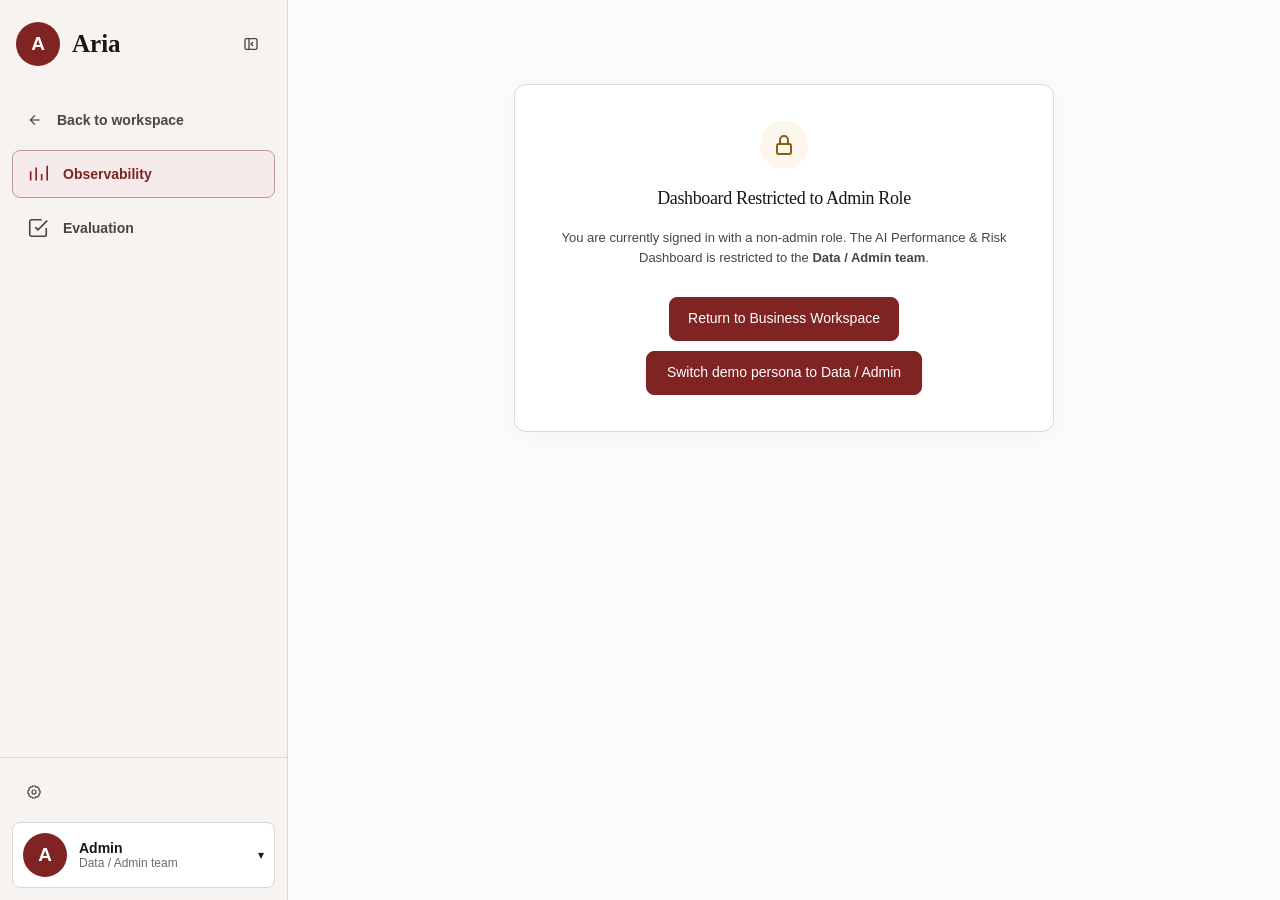
==== admin.html @ cd274049 "feat: unify observability and evaluation with main workspace layout" ====
<!DOCTYPE html>
<html lang="en" data-theme="light">
<head>
  <meta charset="UTF-8">
  <meta name="viewport" content="width=device-width, initial-scale=1.0">
  <title>Aria AI Performance & Risk Dashboard</title>
  <meta name="description" content="Unified observability and evaluation dashboard.">
  <link rel="stylesheet" href="styles.css">
  <style>
    .story-section { margin-bottom: 32px; }
    .story-section h2 { font-size: 18px; margin-bottom: 12px; color: var(--text-primary); border-bottom: 1px solid var(--border-color); padding-bottom: 8px; }
    .collapsible-details { margin-top: 16px; border: 1px solid var(--border-color); border-radius: var(--radius-md); }
    .collapsible-header { padding: 12px 16px; background: var(--bg-surface); cursor: pointer; font-weight: 600; display: flex; justify-content: space-between; }
    .collapsible-body { padding: 16px; border-top: 1px solid var(--border-color); }
    
    .story-line { margin-bottom: 12px; }
    .story-label { font-weight: 700; font-size: 12px; text-transform: uppercase; color: var(--text-muted); margin-bottom: 4px; }
    .story-content { font-size: 14px; color: var(--text-primary); }
    .action-panel { display: flex; gap: 12px; background: var(--bg-surface); padding: 16px; border-radius: var(--radius-md); border: 1px solid var(--border-color); margin-bottom: 24px; align-items: center; justify-content: space-between; }
    .action-title { font-weight: 600; font-size: 15px; }
    .action-desc { font-size: 12px; color: var(--text-secondary); }
  </style>
</head>
<body class="font-md dashboard-page">
  <div class="admin-app-shell">
    <aside class="admin-sidebar" id="adminSidebar" aria-label="Aria admin navigation">
      <div class="admin-sidebar-brand">
        <div class="admin-brand-mark" aria-hidden="true">A</div>
        <span class="admin-brand-name">Aria</span>
        <button type="button" class="admin-sidebar-toggle" id="adminSidebarToggle" aria-label="Collapse sidebar" aria-expanded="true">
          <svg width="18" height="18" fill="none" stroke="currentColor" stroke-width="2" viewBox="0 0 24 24" aria-hidden="true"><rect x="3" y="4" width="18" height="16" rx="2"></rect><path d="M9 4v16"></path><path d="m15 9-3 3 3 3"></path></svg>
        </button>
      </div>

      <nav class="admin-sidebar-nav" aria-label="Admin views">
        <a href="index.html" class="admin-nav-item" title="Back to workspace">
          <svg viewBox="0 0 24 24" aria-hidden="true"><path d="M19 12H5"></path><path d="m12 19-7-7 7-7"></path></svg>
          <span>Back to workspace</span>
        </a>
        <button type="button" class="admin-nav-item active" id="observabilityNavBtn" aria-current="page">
          <svg viewBox="0 0 24 24" aria-hidden="true"><path d="M4 19V9"></path><path d="M10 19V5"></path><path d="M16 19v-7"></path><path d="M22 19V3"></path></svg>
          <span>Observability</span>
        </button>
        <button type="button" class="admin-nav-item" id="evaluationNavBtn">
          <svg viewBox="0 0 24 24" aria-hidden="true"><path d="M9 11 12 14 22 4"></path><path d="M21 12v7a2 2 0 0 1-2 2H5a2 2 0 0 1-2-2V5a2 2 0 0 1 2-2h11"></path></svg>
          <span>Evaluation</span>
        </button>
      </nav>

      <div class="admin-sidebar-footer">
        <a href="index.html" class="admin-settings-link" title="Workspace settings" aria-label="Workspace settings">
          <svg viewBox="0 0 24 24" aria-hidden="true"><circle cx="12" cy="12" r="3"></circle><path d="M19.4 15a1.7 1.7 0 0 0 .34 1.88l.06.06-2.83 2.83-.06-.06a1.7 1.7 0 0 0-1.88-.34 1.7 1.7 0 0 0-1.03 1.56V21h-4v-.09A1.7 1.7 0 0 0 8.95 19.4a1.7 1.7 0 0 0-1.88.34l-.06.06-2.83-2.83.06-.06A1.7 1.7 0 0 0 4.6 15a1.7 1.7 0 0 0-1.56-1.03H3v-4h.09A1.7 1.7 0 0 0 4.6 8.95a1.7 1.7 0 0 0-.34-1.88L4.2 7l2.83-2.83.06.06A1.7 1.7 0 0 0 8.97 4.6 1.7 1.7 0 0 0 10 3.04V3h4v.09a1.7 1.7 0 0 0 1.03 1.56 1.7 1.7 0 0 0 1.88-.34l.06-.06L19.8 7l-.06.06a1.7 1.7 0 0 0-.34 1.88A1.7 1.7 0 0 0 20.96 10H21v4h-.09A1.7 1.7 0 0 0 19.4 15Z"></path></svg>
          <span>Settings</span>
        </a>
        <div class="user-menu-wrapper admin-user-menu" id="adminUserBadge">
          <button type="button" class="admin-persona-button" id="adminUserMenuBtn" aria-label="User profile and roles" aria-expanded="false">
            <span class="admin-persona-avatar" aria-hidden="true">A</span>
            <span class="admin-persona-copy" id="adminUserLabel"><strong>Admin</strong><small>Data / Admin team</small></span>
            <span class="user-menu-chevron" aria-hidden="true">&#9662;</span>
          </button>
          <div class="user-menu-dropdown" id="adminUserMenuDropdown" role="menu">
            <div class="user-menu-context"><strong>Demo persona</strong><span>Access and masking are simulated.</span></div>
            <a href="index.html" class="user-menu-item" role="menuitem">Return to business workspace</a>
            <button type="button" class="user-menu-item" id="adminSwitchPersonaBtn" role="menuitem"><span>Switch demo persona</span></button>
          </div>
        </div>
      </div>
    </aside>

    <div class="admin-main-shell">
      <button type="button" class="admin-mobile-nav-toggle" id="adminMobileNavToggle" aria-label="Open navigation" aria-expanded="false">
        <svg width="22" height="22" fill="none" stroke="currentColor" stroke-width="2" viewBox="0 0 24 24"><path d="M4 6h16M4 12h16M4 18h16"></path></svg>
      </button>

    <div id="restrictedView" class="hidden" style="padding: 24px;">
      <div class="admin-restricted-box">
        <div class="restricted-view-icon" aria-hidden="true"><svg class="ui-icon" viewBox="0 0 24 24"><rect x="5" y="11" width="14" height="10" rx="2"></rect><path d="M8 11V7a4 4 0 0 1 8 0v4"></path></svg></div>
        <h2 style="font-size: 18px; font-weight: 700;">Dashboard Restricted to Admin Role</h2>
        <p style="font-size: 13px; color: var(--text-secondary); line-height: 1.5;" id="restrictedExplanation">
          You are currently signed in with a non-admin role. The AI Performance & Risk Dashboard is restricted to the <strong>Data / Admin team</strong>.
        </p>
        <div style="display: flex; gap: 10px; align-items: center; justify-content: center; flex-wrap: wrap; margin-top: 14px;">
          <a href="index.html" class="btn-new-chat" style="width: auto; background: var(--bg-surface); color: var(--text-primary); border-color: var(--border-color); padding: 8px 18px; text-decoration: none;">Return to Business Workspace</a>
          <button type="button" class="btn-new-chat" id="switchToAdminBtn" style="width: auto; background: var(--accent-primary); color: #fff; padding: 8px 20px;">Switch demo persona to Data / Admin</button>
        </div>
      </div>
    </div>

    <main class="admin-viewport journey-container" id="adminWorkspace">
      
      <!-- Narrative Header -->
      <div class="answer-journey-only" style="padding: 60px 40px; background: var(--bg-app); border-bottom: 1px solid var(--border-color);">
        <h1 style="font-family: var(--font-serif); font-size: 48px; margin-bottom: 16px;">Answer Journey</h1>
        <p style="font-size: 18px; color: var(--text-secondary); max-width: 600px;">
          An editorial case study of AI performance, observing how Aria interprets, validates, and impacts business operations.
        </p>
      </div>

      <!-- 1. The Question -->
      <section class="journey-step answer-journey-only" style="padding: 60px 40px; background: var(--bg-surface);">
        <div class="journey-step-number">01</div>
        <h2 class="journey-step-title">The question</h2>
        <div style="max-width: 800px; font-size: 24px; font-family: var(--font-serif); color: var(--text-primary); border-left: 2px solid var(--accent-primary); padding-left: 24px;">
          "What is the total value of pending procurement contracts expiring this quarter?"
        </div>
      </section>

      <!-- 2. How Aria interpreted it -->
      <section class="journey-step answer-journey-only" style="padding: 60px 40px; background: var(--bg-app);">
        <div class="journey-step-number">02</div>
        <h2 class="journey-step-title">How Aria interpreted it</h2>
        <div style="max-width: 800px; font-size: 16px; color: var(--text-secondary);">
          <p style="margin-bottom: 16px;">Aria mapped the query to the <strong>Procurement</strong> domain, setting the metric to <strong>Contract Value</strong> and applying a time filter for <strong>Q3 2026</strong>. It identified "pending" and "expiring" as key record filters.</p>
          
          <details class="collapsible-details" style="margin-top: 24px;">
            <summary class="collapsible-header" style="font-family: var(--font-sans); text-transform: uppercase; font-size: 12px; letter-spacing: 1px;">View technical interpretation</summary>
            <div class="collapsible-body" style="background: var(--bg-surface); padding: 16px; font-family: var(--font-mono); font-size: 13px;">
              {"metric": "contract_value", "filters": ["status='pending'", "expiry='current_quarter'"]}
            </div>
          </details>
        </div>
      </section>

      <!-- 3. The answer produced -->
      <section class="journey-step answer-journey-only" style="padding: 60px 40px; background: var(--bg-surface);">
        <div class="journey-step-number">03</div>
        <h2 class="journey-step-title">The answer produced</h2>
        <div style="max-width: 800px;">
          <div style="font-size: 48px; font-family: var(--font-serif); margin-bottom: 16px;">$14.2M</div>
          <p style="font-size: 18px; color: var(--text-secondary);">Across 43 pending contracts identified in the active database.</p>
        </div>
      </section>

      <!-- 4. How the answer was validated -->
      <section class="journey-step answer-journey-only" style="padding: 60px 40px; background: var(--bg-app);">
        <div class="journey-step-number">04</div>
        <h2 class="journey-step-title">How the answer was validated</h2>
        <div style="max-width: 800px; font-size: 16px; color: var(--text-secondary);">
          <p>The system ran security checks ensuring the user had access to procurement data, applied data masking to vendor PII, and validated the SQL AST against destructive operations.</p>
          
          <details class="collapsible-details" style="margin-top: 24px;">
            <summary class="collapsible-header" style="font-family: var(--font-sans); text-transform: uppercase; font-size: 12px; letter-spacing: 1px;">Security & Validation Logs</summary>
            <div class="collapsible-body" style="background: var(--bg-surface); padding: 16px; font-family: var(--font-mono); font-size: 13px;">
              > AST Check: PASS<br>
              > Role Auth: PASS (Data Admin)<br>
              > Masking: APPLIED (Vendor ID)
            </div>
          </details>
        </div>
      </section>

      <!-- 5. What happened operationally -->
      <section class="journey-step answer-journey-only" style="padding: 60px 40px; background: var(--bg-surface);">
        <div class="journey-step-number">05</div>
        <h2 class="journey-step-title">What happened operationally</h2>
        <div style="max-width: 800px; font-size: 16px; color: var(--text-secondary);">
          <p>The demo trace records a pipeline duration of <strong>1.45 seconds</strong> with the retrieval-enriched schema strategy. This single trace is descriptive and is not a strategy comparison.</p>
          
          <details class="collapsible-details" style="margin-top: 24px;">
            <summary class="collapsible-header" style="font-family: var(--font-sans); text-transform: uppercase; font-size: 12px; letter-spacing: 1px;">Trace & Benchmark Data</summary>
            <div class="collapsible-body" style="background: var(--bg-surface); padding: 16px; font-family: var(--font-mono); font-size: 13px;">
              > Latency: 1450ms<br>
              > Strategy: retrieval_enriched<br>
              > Tokens: 1,420
            </div>
          </details>
        </div>
      </section>

      <!-- 6. Business impact -->
      <section class="journey-step answer-journey-only" style="padding: 60px 40px; background: var(--bg-app);">
        <div class="journey-step-number">06</div>
        <h2 class="journey-step-title">Business impact</h2>
        <div style="max-width: 800px; font-size: 18px; color: var(--text-primary); border-left: 2px solid var(--accent-primary); padding-left: 24px;">
          Identifying these pending renewals early prevents supply chain disruption and optimizes quarterly expenditure.
        </div>
      </section>

      <!-- 7. Recommended next action -->
      <section class="journey-step answer-journey-only" style="padding: 60px 40px; background: var(--bg-surface); border-bottom: none;">
        <div class="journey-step-number">07</div>
        <h2 class="journey-step-title">Recommended next action</h2>
        <div style="max-width: 800px; font-size: 16px;">
          <p style="margin-bottom: 24px; color: var(--text-secondary);">Review the top 5 highest-value contracts expiring this month and assign renewal workflows to procurement managers.</p>
          <a class="journey-return-link" href="index.html">
            <svg width="15" height="15" fill="none" stroke="currentColor" stroke-width="2" viewBox="0 0 24 24" aria-hidden="true">
              <line x1="19" y1="12" x2="5" y2="12"></line>
              <polyline points="12 19 5 12 12 5"></polyline>
            </svg>
            <span>Return to workspace</span>
          </a>
        </div>
      </section>

      <section class="journey-step observability-section admin-dashboard-view" id="observabilityView" aria-labelledby="observabilityTitle">
        <div class="admin-page-heading"><span>Operations</span><h1 id="observabilityTitle">Observability</h1></div>
        <p class="section-intro">Operational telemetry for the demo workspace. This section reports recorded request outcomes and keeps production observations separate from the simulated evaluation below.</p>

        <div class="observability-context" role="note">
          <div><span>Dataset</span><strong>Demo telemetry</strong></div>
          <div><span>Observation window</span><strong>Current stored session</strong></div>
          <div><span>Last event</span><strong id="observabilityLastEvent">Loading…</strong></div>
          <div><span>Schema coverage</span><strong id="observabilitySchemaCoverage">Loading…</strong></div>
        </div>

        <div class="observability-kpi-grid">
          <article><span>Total requests</span><strong id="kpiQueries">—</strong><small>All recorded requests in the current demo store</small></article>
          <article><span>Successful outcomes</span><strong id="kpiQuality">—</strong><small>SUCCESS or AMBIGUOUS_RESOLVED ÷ traced requests</small></article>
          <article><span>Average latency</span><strong id="kpiLatency">—</strong><small>Mean end-to-end latency across traces</small></article>
          <article><span>Guardrail activity</span><strong id="kpiRisk">—</strong><small>Blocked requests and retry attempts</small></article>
        </div>

        <div class="observability-detail-grid">
          <article class="observability-card">
            <div class="benchmark-section-heading"><div><span class="benchmark-eyebrow">Performance</span><h3>Latency timeline</h3></div><span id="latencyStatsLabel" class="observability-stat"></span></div>
            <div id="latencyChartWrapper"></div>
          </article>
          <article class="observability-card">
            <div class="benchmark-section-heading"><div><span class="benchmark-eyebrow">Answer quality signal</span><h3>User feedback</h3></div><span id="feedbackStatsLabel" class="observability-stat"></span></div>
            <div id="feedbackChartWrapper"></div>
          </article>
        </div>

        <div class="observability-card activity-card">
          <div class="benchmark-section-heading">
            <div><span class="benchmark-eyebrow">Request-level evidence</span><h3>Activity and traces</h3></div>
            <div class="activity-controls">
              <input id="activitySearchInput" class="form-input" type="search" placeholder="Search question or user" aria-label="Search activity">
              <select id="activityTypeFilter" class="form-select" aria-label="Filter activity type"><option>All</option><option>Trace</option><option>Audit</option></select>
            </div>
          </div>
          <div class="table-scroll-wrap">
            <table class="data-table">
              <thead><tr><th>Actor / time</th><th>Request</th><th>Outcome</th><th>Latency</th><th>Details</th></tr></thead>
              <tbody id="activityTableBody"></tbody>
            </table>
          </div>
          <div class="observability-definitions">
            <p><strong>Success:</strong> a completed response, including a clarification that was resolved. <strong>Latency:</strong> elapsed request time in the demo trace.</p>
            <p><strong>Blocked:</strong> a request stopped by access or safety controls. <strong>Retry:</strong> an additional pipeline attempt after a recoverable failure.</p>
          </div>
          <nav class="activity-pagination" aria-label="Activity pagination">
            <button type="button" class="btn-secondary" id="activityPrevBtn">Previous</button>
            <span id="activityPageStatus" aria-live="polite">Page 1 of 1</span>
            <button type="button" class="btn-secondary" id="activityNextBtn">Next</button>
          </nav>
        </div>
      </section>

      <section class="journey-step benchmark-research-section admin-dashboard-view hidden" id="evaluationView" aria-labelledby="benchmarkTitle">
        <div class="admin-page-heading"><span>Research</span><h1 id="benchmarkTitle">Model evaluation benchmark</h1></div>
        <div class="simulated-benchmark-notice" role="note">
          <strong>Simulated benchmark</strong>
          <span>These fixture results illustrate the evaluation workflow. They are not measured model performance and do not establish a preferred strategy.</span>
        </div>

        <div class="benchmark-toolbar">
          <label for="strategySelect">
            <span>Strategy under evaluation</span>
            <select id="strategySelect" class="form-select">
              <option value="full_schema">Full Schema Prompting (Baseline)</option>
              <option value="schema_retrieval">Schema Retrieval (RAG)</option>
              <option value="retrieval_enriched">Retrieval + Enriched Metadata</option>
            </select>
          </label>
          <div class="benchmark-actions">
            <button type="button" class="btn-new-chat" id="runBenchmarkBtn">Run simulated benchmark</button>
            <button type="button" class="btn-secondary" id="downloadBenchmarkCsvBtn" disabled>Download run CSV</button>
          </div>
        </div>
        <div class="benchmark-progress" id="benchmarkProgressBar" style="display:none;" aria-label="Benchmark progress"><div id="progressBarFill"></div></div>

        <div class="benchmark-run-metadata" aria-live="polite">
          <div class="benchmark-section-heading">
            <div><span class="benchmark-eyebrow">Traceability</span><h3>Run metadata</h3></div>
            <span class="badge-status" id="benchmarkRunStatus">Not run</span>
          </div>
          <dl class="benchmark-metadata-grid">
            <div><dt>Run ID</dt><dd id="benchmarkRunId">Not assigned</dd></div>
            <div><dt>Result type</dt><dd id="benchmarkResultType">Simulated fixture</dd></div>
            <div><dt>Strategy</dt><dd id="benchmarkStrategy">Not run</dd></div>
            <div><dt>Model</dt><dd id="benchmarkModel">Not executed</dd></div>
            <div><dt>Config</dt><dd id="benchmarkConfig">Not run</dd></div>
            <div><dt>Dataset version</dt><dd id="benchmarkDataset">aria-eval-fixtures@1.0.0</dd></div>
            <div><dt>Run time</dt><dd id="benchmarkRunTime">Not run</dd></div>
            <div><dt>Environment</dt><dd id="benchmarkEnvironment">Browser demo</dd></div>
          </dl>
        </div>

        <div class="benchmark-summary-grid">
          <article><span>Simulated pass rate</span><strong id="benchmarkPassRate">Not run</strong><small id="benchmarkPassCount">Binary fixture checks</small></article>
          <article><span>Simulated latency</span><strong id="benchmarkLatency">Not run</strong><small>Configured estimate per query</small></article>
          <article><span>Context size</span><strong id="benchmarkTokens">Not run</strong><small>Configured tokens per query</small></article>
          <article><span>Simulated cost</span><strong id="benchmarkCost">Not run</strong><small>Estimated USD per 1,000 queries</small></article>
        </div>

        <div class="benchmark-definition-note">
          <h3>Metric definitions</h3>
          <p><strong>Accuracy / pass rate:</strong> passed fixture assertions divided by all eligible test cases. The pass flags in this demo are predefined; no model response is executed or judged.</p>
          <p><strong>Cost:</strong> a configured estimate per 1,000 queries based on assumed context usage. It is not an observed invoice, billed amount, or measured production cost.</p>
        </div>

        <div class="benchmark-chart-card">
          <h3>Simulated pass rate by category</h3>
          <div id="categoryChartWrapper" class="benchmark-chart-empty">Run the simulated benchmark to view fixture results.</div>
        </div>

        <div class="benchmark-results-card">
          <div class="benchmark-section-heading"><div><span class="benchmark-eyebrow">Fixture-level evidence</span><h3>Run results</h3></div></div>
          <div class="table-scroll-wrap">
            <table class="data-table">
              <thead><tr><th>Category</th><th>Question</th><th>Expected outcome</th><th>Fixture result</th><th>Details</th></tr></thead>
              <tbody id="benchmarkTableBody"><tr><td colspan="5" class="benchmark-not-run">No run results yet.</td></tr></tbody>
            </table>
          </div>
        </div>
      </section>

    </main>
    </div>
  </div>

  <!-- Unified Inspection Modal -->
  <div class="modal-backdrop" id="inspectionModalBackdrop" aria-hidden="true">
    <div class="app-modal" role="dialog" aria-modal="true" aria-labelledby="inspectionModalTitle" tabindex="-1" style="max-width: 600px;">
      <div class="modal-header">
        <div class="modal-title" id="inspectionModalTitle">Event Details</div>
        <button type="button" class="header-icon-btn" id="closeInspectionModalBtn">✕</button>
      </div>
      <div class="modal-body" id="inspectionModalBody"></div>
    </div>
  </div>

  <script src="mock-data.js"></script>
  <script>
    (function () {
      'use strict';
      let currentUser = null;
      try { const stored = localStorage.getItem('aria_user_profile'); if (stored) currentUser = JSON.parse(stored); } catch (e) {}

      const restrictedView = document.getElementById('restrictedView');
      const adminWorkspace = document.getElementById('adminWorkspace');
      const isAdmin = Boolean(currentUser && currentUser.role === 'data_admin');
      
      if (currentUser) {
         document.getElementById('adminUserLabel').innerHTML = `<strong>${currentUser.name}</strong><small>${currentUser.roleTitle || 'Data / Admin team'}</small>`;
      }

      if (!isAdmin) {
        restrictedView.classList.remove('hidden');
        adminWorkspace.classList.add('hidden');
      } else {
        restrictedView.classList.add('hidden');
        adminWorkspace.classList.remove('hidden');
      }

      document.getElementById('switchToAdminBtn').addEventListener('click', () => {
        localStorage.setItem('aria_user_profile', JSON.stringify({ id: 'data_admin', name: 'Alex Thorne (Admin)', role: 'data_admin', roleTitle: 'Data / Admin team' }));
        location.reload();
      });

      const savedTheme = localStorage.getItem('aria_theme') || 'light';
      const resolvedTheme = savedTheme === 'system'
        ? (window.matchMedia('(prefers-color-scheme: dark)').matches ? 'dark' : 'light')
        : savedTheme;
      document.documentElement.setAttribute('data-theme', resolvedTheme);

      const adminSidebar = document.getElementById('adminSidebar');
      const adminSidebarToggle = document.getElementById('adminSidebarToggle');
      const adminMobileNavToggle = document.getElementById('adminMobileNavToggle');
      const observabilityNavBtn = document.getElementById('observabilityNavBtn');
      const evaluationNavBtn = document.getElementById('evaluationNavBtn');
      const observabilityView = document.getElementById('observabilityView');
      const evaluationView = document.getElementById('evaluationView');

      const setAdminView = (view) => {
        const showEvaluation = view === 'evaluation';
        observabilityView.classList.toggle('hidden', showEvaluation);
        evaluationView.classList.toggle('hidden', !showEvaluation);
        observabilityNavBtn.classList.toggle('active', !showEvaluation);
        evaluationNavBtn.classList.toggle('active', showEvaluation);
        observabilityNavBtn.toggleAttribute('aria-current', !showEvaluation);
        evaluationNavBtn.toggleAttribute('aria-current', showEvaluation);
        history.replaceState(null, '', showEvaluation ? '#evaluation' : '#observability');
        adminSidebar.classList.remove('mobile-open');
        adminMobileNavToggle.setAttribute('aria-expanded', 'false');
        window.scrollTo({ top: 0, behavior: 'smooth' });
      };

      observabilityNavBtn.addEventListener('click', () => setAdminView('observability'));
      evaluationNavBtn.addEventListener('click', () => setAdminView('evaluation'));
      adminSidebarToggle.addEventListener('click', () => {
        const collapsed = adminSidebar.classList.toggle('collapsed');
        adminSidebarToggle.setAttribute('aria-expanded', String(!collapsed));
        adminSidebarToggle.setAttribute('aria-label', collapsed ? 'Expand sidebar' : 'Collapse sidebar');
      });
      adminMobileNavToggle.addEventListener('click', () => {
        const open = adminSidebar.classList.toggle('mobile-open');
        adminMobileNavToggle.setAttribute('aria-expanded', String(open));
      });
      setAdminView(location.hash === '#evaluation' ? 'evaluation' : 'observability');

      const adminUserMenuBtn = document.getElementById('adminUserMenuBtn');
      const adminUserMenuDropdown = document.getElementById('adminUserMenuDropdown');
      adminUserMenuBtn.addEventListener('click', (event) => {
        event.stopPropagation();
        const isOpen = adminUserMenuDropdown.classList.toggle('open');
        adminUserMenuBtn.setAttribute('aria-expanded', String(isOpen));
      });
      adminUserMenuDropdown.addEventListener('click', (event) => event.stopPropagation());
      document.addEventListener('click', () => {
        adminUserMenuDropdown.classList.remove('open');
        adminUserMenuBtn.setAttribute('aria-expanded', 'false');
      });
      document.getElementById('adminSwitchPersonaBtn').addEventListener('click', () => {
        localStorage.removeItem('aria_user_profile');
        window.location.href = 'index.html';
      });

      let currentStrategyKey = 'full_schema';
      let benchmarkHasRun = false;
      let isRunning = false;
      let benchmarkRun = null;
      let activityPage = 1;
      const activityPageSize = 5;

      const legacyDashboard = document.getElementById('strategySelect');
      if (legacyDashboard) {
      legacyDashboard.addEventListener('change', (e) => {
        currentStrategyKey = e.target.value;
        benchmarkHasRun = false;
        benchmarkRun = null;
        document.getElementById('downloadBenchmarkCsvBtn').disabled = true;
        loadData();
      });
      }

      document.getElementById('runBenchmarkBtn').addEventListener('click', () => {
        if(isRunning) return;
        isRunning = true;
        const btn = document.getElementById('runBenchmarkBtn');
        btn.disabled = true;
        btn.textContent = 'Running...';
        const pb = document.getElementById('benchmarkProgressBar');
        pb.style.display = 'block';
        let fill = document.getElementById('progressBarFill');
        fill.style.width = '0%';
        let p = 0;
        const int = setInterval(() => {
          p += 10;
          fill.style.width = Math.min(100, p) + '%';
          if (p >= 100) {
            clearInterval(int);
            setTimeout(() => {
              pb.style.display = 'none';
              isRunning = false;
              btn.disabled = false;
              btn.textContent = 'Run simulated benchmark';
              benchmarkHasRun = true;
              const strat = window.AriaMock.EVALUATION_STRATEGIES[currentStrategyKey];
              const executedAt = new Date();
              benchmarkRun = {
                id: `sim-${executedAt.toISOString().replace(/[-:.TZ]/g, '').slice(0, 14)}-${currentStrategyKey}`,
                executedAt: executedAt.toISOString(),
                strategyKey: currentStrategyKey,
                strategy: strat.name,
                model: strat.model,
                configVersion: strat.configVersion,
                datasetVersion: strat.datasetVersion,
                resultType: 'Simulated fixture'
              };
              document.getElementById('downloadBenchmarkCsvBtn').disabled = false;
              loadData();
            }, 300);
          }
        }, 100);
      });

      function loadData() {
        const strat = window.AriaMock.EVALUATION_STRATEGIES[currentStrategyKey];
        const store = window.AriaMock.getObservabilityStore();
        const latestTrace = (store.traces || [])[0];
        document.getElementById('kpiQueries').textContent = Number(store.metrics.totalQueries || 0).toLocaleString();
        document.getElementById('kpiQuality').textContent = Number(store.metrics.successRatePct || 0).toFixed(1) + '%';
        document.getElementById('kpiLatency').textContent = (Number(store.metrics.avgLatencyMs || 0) / 1000).toFixed(2) + 's';
        document.getElementById('kpiRisk').textContent = `${store.metrics.blockedCount || 0} blocked · ${store.metrics.retryCount || 0} retries`;
        document.getElementById('observabilityLastEvent').textContent = latestTrace ? latestTrace.timestamp : 'No recorded trace';
        document.getElementById('observabilitySchemaCoverage').textContent = `${store.metrics.schemaTablesIndexed || 0} indexed tables`;
        renderLatencyChart(store.latencyHistory || []);
        renderFeedbackChart(store.feedback || {});
        renderActivityTable();
        document.getElementById('benchmarkRunStatus').textContent = benchmarkHasRun ? 'Simulated · complete' : 'Not run';
        document.getElementById('benchmarkRunStatus').className = `badge-status ${benchmarkHasRun ? 'success' : ''}`;
        document.getElementById('benchmarkRunId').textContent = benchmarkRun ? benchmarkRun.id : 'Not assigned';
        document.getElementById('benchmarkStrategy').textContent = benchmarkRun ? benchmarkRun.strategy : strat.name + ' selected';
        document.getElementById('benchmarkModel').textContent = benchmarkRun ? benchmarkRun.model : 'Not executed';
        document.getElementById('benchmarkConfig').textContent = benchmarkRun ? benchmarkRun.configVersion : strat.configVersion;
        document.getElementById('benchmarkDataset').textContent = strat.datasetVersion;
        document.getElementById('benchmarkRunTime').textContent = benchmarkRun ? new Date(benchmarkRun.executedAt).toLocaleString() : 'Not run';
        document.getElementById('benchmarkPassRate').textContent = benchmarkHasRun ? strat.accuracyPct + '%' : 'Not run';
        document.getElementById('benchmarkPassCount').textContent = benchmarkHasRun ? `${strat.passCount} of ${strat.totalCount} fixture assertions passed` : 'Binary fixture checks';
        document.getElementById('benchmarkLatency').textContent = benchmarkHasRun ? (strat.avgLatencyMs / 1000).toFixed(2) + 's' : 'Not run';
        document.getElementById('benchmarkTokens').textContent = benchmarkHasRun ? strat.tokenCount.toLocaleString() : 'Not run';
        document.getElementById('benchmarkCost').textContent = benchmarkHasRun ? strat.costPer1k : 'Not run';
        if(benchmarkHasRun) renderCategoryChart();
        else document.getElementById('categoryChartWrapper').innerHTML = 'Run the simulated benchmark to view fixture results.';
        renderBenchmarkTable();
      }

      function renderLatencyChart(history) {
         const w = document.getElementById('latencyChartWrapper');
         if(!history || history.length===0) { w.innerHTML = '<div class="benchmark-chart-empty">No latency samples recorded.</div>'; return; }
         const values = history.map(h => Number(h.latency) || 0);
         const max = Math.max(...values, 1);
         const avg = values.reduce((a,b)=>a+b,0) / values.length;
         const sorted = [...values].sort((a,b)=>a-b);
         const p95 = sorted[Math.min(sorted.length - 1, Math.ceil(sorted.length * .95) - 1)];
         document.getElementById('latencyStatsLabel').textContent = `Avg ${avg.toFixed(2)}s · P95 ${p95.toFixed(2)}s`;
         w.innerHTML = `<div class="latency-bars">${history.map(h => `<div class="latency-bar-item" title="${h.time}: ${Number(h.latency).toFixed(2)} seconds"><div class="latency-bar" style="height:${Math.max(4, (Number(h.latency)/max)*112)}px"></div><small>${h.time}</small></div>`).join('')}</div>`;
      }

      function renderFeedbackChart(feedback) {
         const w = document.getElementById('feedbackChartWrapper');
         const tot = (feedback.thumbsUp||0) + (feedback.thumbsDown||0) || 1;
         const pct = Math.round(((feedback.thumbsUp||0)/tot)*100);
         document.getElementById('feedbackStatsLabel').textContent = `${pct}% positive · ${tot} ratings`;
         let html = `<div class="feedback-summary-bar" title="${feedback.thumbsUp || 0} positive, ${feedback.thumbsDown || 0} negative"><span style="width:${pct}%"></span></div><div class="feedback-reasons">`;
         Object.keys(feedback.reasons||{}).forEach(k => {
           html += `<div class="feedback-reason"><span>${k}</span><strong>${feedback.reasons[k]}</strong></div>`;
         });
         html += '</div>';
         w.innerHTML = html;
      }

      function renderCategoryChart() {
         const w = document.getElementById('categoryChartWrapper');
         const qs = window.AriaMock.BENCHMARK_QUESTIONS || [];
         const cats = [...new Set(qs.map(q=>q.category))];
         let html = '<div style="display:flex; flex-direction:column; gap:8px;">';
         cats.forEach(c => {
           const items = qs.filter(q=>q.category===c);
           const passed = items.filter(q => currentStrategyKey === 'full_schema' ? q.fullSchemaPass : (currentStrategyKey === 'schema_retrieval' ? q.retrievalPass : q.enrichedPass)).length;
           const pct = Math.round((passed/items.length)*100);
           html += `<div style="display:flex; align-items:center; gap:10px; font-size:12px;">
             <div style="width:100px;">${c}</div>
             <div style="flex:1; height:8px; background:var(--bg-hover); border-radius:4px;"><div style="width:${pct}%; height:100%; background:var(--accent-primary); border-radius:4px;"></div></div>
             <div style="width:30px; text-align:right;">${pct}%</div>
           </div>`;
         });
         html += '</div>';
         w.innerHTML = html;
      }

      function renderActivityTable() {
         const trail = window.AriaMock.getAuditTrail() || [];
         const store = window.AriaMock.getObservabilityStore();
         const traces = store.traces || [];
         
         let combined = trail.map(t => ({type:'Audit', time:t.timestamp, user:t.user, role:t.role, q:t.question, out:t.outcome, lat:t.latencyMs, details:t.details, id:t.id}))
           .concat(traces.map(t => ({type:'Trace', time:t.timestamp, user:t.user, role:t.role, q:t.query, out:t.status, lat:t.latencyMs, details:t.stages + ' stages', id:t.requestId})));
         
         const filter = document.getElementById('activitySearchInput').value.toLowerCase();
         const tFilter = document.getElementById('activityTypeFilter').value;
         
         combined = combined.filter(c => (tFilter==='All' || c.type===tFilter) && ((c.q || '').toLowerCase().includes(filter) || (c.user || '').toLowerCase().includes(filter)));
         combined = combined.map((item, index) => ({ ...item, _originalOrder: index }));
         combined.sort((a, b) => {
           const aTime = Date.parse(a.time);
           const bTime = Date.parse(b.time);
           if (Number.isFinite(aTime) && Number.isFinite(bTime) && aTime !== bTime) return bTime - aTime;
           if (Number.isFinite(aTime) !== Number.isFinite(bTime)) return Number.isFinite(bTime) ? 1 : -1;
           return a._originalOrder - b._originalOrder;
         });

         const totalPages = Math.max(1, Math.ceil(combined.length / activityPageSize));
         activityPage = Math.min(Math.max(1, activityPage), totalPages);
         const pageStart = (activityPage - 1) * activityPageSize;
         const pageItems = combined.slice(pageStart, pageStart + activityPageSize);
         
         const tbody = document.getElementById('activityTableBody');
         tbody.innerHTML = pageItems.length ? pageItems.map(c => `
           <tr>
             <td style="font-size:12px;"><strong>${c.user}</strong><br><span style="color:var(--text-muted);">${c.time}</span></td>
             <td style="font-size:13px; max-width:200px;">
               <span class="brand-badge" style="font-size: 12px; margin-bottom:4px; display:inline-block;">${c.type}</span><br>
               ${c.q}
             </td>
             <td><span class="badge-status ${c.out.includes('ERROR')||c.out.includes('BLOCKED')||c.out.includes('DENIED')?'error':'success'}">${c.out.replaceAll('_', ' ')}</span></td>
             <td>${(c.lat/1000).toFixed(2)}s</td>
             <td><button class="btn-table-action inspect-btn" data-id="${c.id}" data-type="${c.type}">Inspect</button></td>
           </tr>
         `).join('') : '<tr><td colspan="5" class="benchmark-not-run">No activities match the current filters.</td></tr>';

         document.getElementById('activityPageStatus').textContent = `Page ${activityPage} of ${totalPages} · ${combined.length} activities`;
         document.getElementById('activityPrevBtn').disabled = activityPage <= 1;
         document.getElementById('activityNextBtn').disabled = activityPage >= totalPages;
         
         tbody.querySelectorAll('.inspect-btn').forEach(btn => {
           btn.addEventListener('click', () => openModal(btn.dataset.id, btn.dataset.type));
         });
      }

      function renderBenchmarkTable() {
         const qs = window.AriaMock.BENCHMARK_QUESTIONS || [];
         const tbody = document.getElementById('benchmarkTableBody');
         if(!benchmarkHasRun) { tbody.innerHTML = '<tr><td colspan="5" class="benchmark-not-run">Run the simulated benchmark to view fixture results.</td></tr>'; return; }
         
         tbody.innerHTML = qs.map(q => {
           let pass = currentStrategyKey === 'full_schema' ? q.fullSchemaPass : (currentStrategyKey === 'schema_retrieval' ? q.retrievalPass : q.enrichedPass);
           return `<tr>
             <td><span class="brand-badge">${q.category}</span></td>
             <td style="font-size:13px; max-width:200px;">${q.question}</td>
             <td style="font-size:12px; color:var(--text-secondary); max-width:200px;">${q.expectedOutcome}</td>
             <td><span class="${pass?'badge-pass':'badge-fail'}">${pass?'PASS':'FAIL'}</span></td>
             <td><button class="btn-table-action inspect-bm" data-id="${q.id}">Inspect</button></td>
           </tr>`;
         }).join('');

         tbody.querySelectorAll('.inspect-bm').forEach(btn => {
           btn.addEventListener('click', () => openModal(btn.dataset.id, 'Benchmark'));
         });
      }

      function openModal(id, type) {
        let item, whatAsked, whatAnswered, whatHappened, whyMatters, action, advDetails;
        const readable = value => {
          if (value === null || value === undefined || value === '') return 'Not recorded';
          if (Array.isArray(value)) return value.map(readable).join('; ') || 'None';
          if (typeof value === 'object') return value.label || value.value || value.name || value.key || JSON.stringify(value);
          return String(value);
        };
        const renderAnswerText = value => String(value || '').replace(/\*\*(.*?)\*\*/g, '<strong>$1</strong>');
        if(type==='Audit') {
           document.getElementById('inspectionModalTitle').textContent = 'Audit event details';
           item = window.AriaMock.getAuditTrail().find(x=>x.id===id);
           const context = item.context || {};
           const scope = context.appliedScope || {};
           const fullQuestion = context.originalQuestion || item.question;
           const isLegacySelection = !item.context && /^(next|last|current|all time|q[1-4]|fy\d{2,4})\b/i.test(item.question || '');
           whatAsked = `<div><strong>Original question:</strong> ${fullQuestion || 'Not recorded'}</div>`;
           if (context.selectedClarification) whatAsked += `<div class="audit-detail-row"><strong>Clarification selected:</strong> ${context.selectedClarification}</div>`;
           if (context.displayedQuestion && context.displayedQuestion !== fullQuestion && context.displayedQuestion !== context.selectedClarification) whatAsked += `<div class="audit-detail-row"><strong>Displayed rerun question:</strong> ${context.displayedQuestion}</div>`;
           if (isLegacySelection) whatAsked += `<div class="audit-legacy-note">This legacy event stored only the clarification selection. The original question was not recorded in the older audit format.</div>`;
           if (context.reconstructedFromLegacyAudit) whatAsked += `<div class="audit-legacy-note">The original question was linked from the preceding clarification audit event. Detailed scope fields unavailable in the legacy record are marked as not recorded.</div>`;
           const outcomeText = item.outcome === 'ANSWERED'
             ? 'The request completed and an answer was returned.'
             : (item.outcome.includes('DENIED') || item.outcome.includes('BLOCKED')
               ? 'The request was stopped by an access or safety control.'
               : `The request finished with outcome ${item.outcome.replaceAll('_', ' ')}.`);
           if (context.answer) {
             whatAnswered = `<div class="audit-answer-text">${renderAnswerText(context.answer)}</div>`;
             if (context.answerSummary) whatAnswered += `<div class="audit-answer-meta"><strong>Summary:</strong> ${context.answerSummary}</div>`;
             if (context.answerDataAsOf) whatAnswered += `<div class="audit-answer-meta"><strong>Data as of:</strong> ${context.answerDataAsOf}</div>`;
             if (Number.isFinite(context.answerRowCount)) whatAnswered += `<div class="audit-answer-meta"><strong>Rows returned:</strong> ${context.answerRowCount}</div>`;
             whatAnswered += `<div class="audit-answer-meta"><strong>Recorded outcome:</strong> ${item.outcome.replaceAll('_', ' ')}</div>`;
             if (context.answerSource === 'demo_fixture_reconstruction') whatAnswered += `<div class="audit-legacy-note">This answer was reconstructed from the matching demo fixture because the older audit event did not store its answer payload.</div>`;
           } else {
             whatAnswered = `${outcomeText}<br><strong>Recorded outcome:</strong> ${item.outcome.replaceAll('_', ' ')}<div class="audit-legacy-note">The answer payload was not recorded for this event, so the audit view cannot reproduce the response text.</div>`;
           }
           const hasScope = Object.keys(scope).length > 0 || context.domain || context.period;
           whatHappened = `Request was processed in ${(item.latencyMs/1000).toFixed(2)}s. ${item.details}`;
           if (hasScope) whatHappened += `<div class="audit-context-grid">
             <div><span>Metric</span><strong>${readable(context.metric || scope.metric)}</strong></div>
             <div><span>Grain</span><strong>${readable(context.grain || scope.grain || scope.breakdown)}</strong></div>
             <div><span>Period</span><strong>${readable(context.period || scope.period || scope.time)}</strong></div>
             <div><span>Domain / project</span><strong>${readable(context.project || scope.project || scope.projectScope || context.domain || scope.domain)}</strong></div>
             <div><span>Currency</span><strong>${readable(context.currency || scope.currency)}</strong></div>
             <div><span>Assumptions</span><strong>${readable(context.assumptions || scope.assumptions)}</strong></div>
           </div>`;
           const restrictedOutcome = item.outcome.includes('BLOCKED') || item.outcome.includes('DENIED');
           whyMatters = restrictedOutcome ? 'Security guardrails prevented access to restricted data or an unsafe operation.' : 'The event preserves the business question, applied scope, outcome, and execution context for verification.';
           action = restrictedOutcome ? 'Use the documented access workflow or contact the data owner if this request is legitimate.' : 'No action needed.';
           advDetails = `ID: ${item.id}<br>Time: ${item.timestamp}<br>Actor: ${item.user}<br>Role: ${item.role}<br>Interaction type: ${context.interactionType || 'Legacy audit event'}<br>Executed question: ${context.executedQuestion || item.question}<br>Latency: ${item.latencyMs}ms`;
        } else if (type==='Trace') {
           document.getElementById('inspectionModalTitle').textContent = 'Request trace details';
           item = window.AriaMock.getObservabilityStore().traces.find(x=>x.requestId===id);
           whatAsked = `User (${item.role}) asked: "${item.query}"`;
           const traceOutcome = item.status === 'SUCCESS'
             ? 'The request completed and returned an answer.'
             : (item.status === 'AMBIGUOUS_RESOLVED'
               ? 'The request completed after an ambiguity was resolved.'
               : 'The request did not produce a completed answer.');
           whatAnswered = `${traceOutcome}<br><strong>Recorded outcome:</strong> ${item.status.replaceAll('_', ' ')}`;
           whatHappened = `The pipeline completed ${item.stages} of 5 stages in ${(item.latencyMs/1000).toFixed(2)} seconds and consulted ${(item.tablesUsed||[]).length} data sources.`;
           whyMatters = item.status.includes('ERROR')
             ? 'The incomplete pipeline can explain a missing or partial answer and should be reviewed before using the result.'
             : 'This trace connects the user request, final outcome, execution time, and source usage for operational verification.';
           action = item.status.includes('ERROR') ? 'Inspect the failed stage and retry history before rerunning the request.' : 'No operational intervention is required; retain the trace for comparison.';
           advDetails = `Request ID: ${item.requestId}<br>Time: ${item.timestamp}<br>Status: ${item.status}<br>Stages: ${item.stages}/5<br>Latency: ${item.latencyMs}ms<br>SQL length: ${item.sqlLength || 0} characters<br>Physical tables: ${(item.tablesUsed||[]).join(', ') || 'None'}`;
        } else if (type==='Benchmark') {
           document.getElementById('inspectionModalTitle').textContent = 'Simulated fixture details';
           item = window.AriaMock.BENCHMARK_QUESTIONS.find(x=>x.id===id);
           let pass = currentStrategyKey === 'full_schema' ? item.fullSchemaPass : (currentStrategyKey === 'schema_retrieval' ? item.retrievalPass : item.enrichedPass);
           whatAsked = `Test Question: "${item.question}"`;
           whatAnswered = `Expected fixture outcome: ${item.expectedOutcome}<br>Predefined fixture result: ${pass?'PASS':'FAIL'}`;
           whatHappened = `Simulated fixture evaluated with ${window.AriaMock.EVALUATION_STRATEGIES[currentStrategyKey].name}. No model call was executed.`;
           whyMatters = 'Provides a repeatable test case for the ' + item.category + ' category; it is not measured model evidence.';
           action = pass ? 'Record this fixture result for comparison; no strategy recommendation is inferred.' : 'Review the fixture, configuration, and expected outcome before a measured experiment.';
           advDetails = `Run ID: ${benchmarkRun ? benchmarkRun.id : 'N/A'}<br>Test ID: ${item.id}<br>Dataset: ${window.AriaMock.EVALUATION_STRATEGIES[currentStrategyKey].datasetVersion}<br>Ground Truth SQL:<br><code>${item.groundTruthSql || 'N/A'}</code>`;
        }

        document.getElementById('inspectionModalBody').innerHTML = `
          <div class="story-line">
            <div class="story-label">What the user asked</div>
            <div class="story-content">${whatAsked}</div>
          </div>
          <div class="story-line">
            <div class="story-label">What the AI answered</div>
            <div class="story-content">${whatAnswered}</div>
          </div>
          <div class="story-line">
            <div class="story-label">What happened</div>
            <div class="story-content">${whatHappened}</div>
          </div>
          <div class="story-line">
            <div class="story-label">Why it matters</div>
            <div class="story-content">${whyMatters}</div>
          </div>
          <div class="story-line">
            <div class="story-label" style="color:var(--accent-primary);">Recommended Next Action</div>
            <div class="story-content" style="font-weight:600;">${action}</div>
          </div>
          
          <details class="collapsible-details">
            <summary class="collapsible-header">
              <span>Advanced Implementation Details</span>
              <span>▼</span>
            </summary>
            <div class="collapsible-body" style="font-size:12px; font-family:monospace; color:var(--text-secondary); background:var(--bg-hover);">
              ${advDetails}
            </div>
          </details>
        `;
        inspectionModalTrigger = document.activeElement;
        inspectionModalBackdrop.classList.add('open');
        inspectionModalBackdrop.setAttribute('aria-hidden', 'false');
        requestAnimationFrame(() => closeInspectionModalBtn.focus());
      }

      document.getElementById('activitySearchInput')?.addEventListener('input', () => { activityPage = 1; renderActivityTable(); });
      document.getElementById('activityTypeFilter')?.addEventListener('change', () => { activityPage = 1; renderActivityTable(); });
      document.getElementById('activityPrevBtn').addEventListener('click', () => { activityPage -= 1; renderActivityTable(); });
      document.getElementById('activityNextBtn').addEventListener('click', () => { activityPage += 1; renderActivityTable(); });

      document.getElementById('downloadBenchmarkCsvBtn').addEventListener('click', () => {
        if (!benchmarkRun) return;
        const strat = window.AriaMock.EVALUATION_STRATEGIES[currentStrategyKey];
        const quote = value => `"${String(value ?? '').replace(/"/g, '""')}"`;
        const metadata = [
          ['run_id', benchmarkRun.id], ['result_type', benchmarkRun.resultType], ['strategy', benchmarkRun.strategy],
          ['model', benchmarkRun.model], ['config_version', benchmarkRun.configVersion], ['dataset_version', benchmarkRun.datasetVersion],
          ['run_time_utc', benchmarkRun.executedAt], ['accuracy_definition', 'Passed predefined fixture assertions divided by eligible test cases; no model was executed'],
          ['cost_definition', 'Configured USD estimate per 1,000 queries; not observed or billed cost']
        ];
        const rows = [['category','question','expected_outcome','fixture_result']].concat((window.AriaMock.BENCHMARK_QUESTIONS || []).map(q => {
          const pass = currentStrategyKey === 'full_schema' ? q.fullSchemaPass : (currentStrategyKey === 'schema_retrieval' ? q.retrievalPass : q.enrichedPass);
          return [q.category, q.question, q.expectedOutcome, pass ? 'PASS' : 'FAIL'];
        }));
        const csv = metadata.map(row => row.map(quote).join(',')).join('\r\n') + '\r\n\r\n' + rows.map(row => row.map(quote).join(',')).join('\r\n');
        const link = document.createElement('a');
        link.href = URL.createObjectURL(new Blob([csv], { type: 'text/csv;charset=utf-8' }));
        link.download = `${benchmarkRun.id}.csv`;
        link.click();
        URL.revokeObjectURL(link.href);
      });

      loadData();

      const closeInspectionModalBtn = document.getElementById('closeInspectionModalBtn');
      const inspectionModalBackdrop = document.getElementById('inspectionModalBackdrop');
      let inspectionModalTrigger = null;
      closeInspectionModalBtn.setAttribute('aria-label', 'Close event details');
      const closeInspectionModal = () => {
        inspectionModalBackdrop.classList.remove('open');
        inspectionModalBackdrop.setAttribute('aria-hidden', 'true');
        const returnTarget = inspectionModalTrigger;
        inspectionModalTrigger = null;
        if (returnTarget && document.contains(returnTarget)) requestAnimationFrame(() => returnTarget.focus());
      };
      closeInspectionModalBtn.addEventListener('click', closeInspectionModal);
      inspectionModalBackdrop.addEventListener('click', (event) => {
        if (event.target === inspectionModalBackdrop) closeInspectionModal();
      });
      document.addEventListener('keydown', (event) => {
        if (!inspectionModalBackdrop.classList.contains('open')) return;
        if (event.key === 'Escape') {
          event.preventDefault();
          closeInspectionModal();
          return;
        }
        if (event.key !== 'Tab') return;
        const focusable = Array.from(inspectionModalBackdrop.querySelectorAll(
          'button:not([disabled]), a[href], input:not([disabled]), select:not([disabled]), textarea:not([disabled]), summary, [tabindex]:not([tabindex="-1"])'
        )).filter(element => element.offsetParent !== null);
        if (!focusable.length) {
          event.preventDefault();
          inspectionModalBackdrop.querySelector('[role="dialog"]').focus();
          return;
        }
        const first = focusable[0];
        const last = focusable[focusable.length - 1];
        if (event.shiftKey && document.activeElement === first) {
          event.preventDefault();
          last.focus();
        } else if (!event.shiftKey && document.activeElement === last) {
          event.preventDefault();
          first.focus();
        }
      });

    })();
  </script>
</body>
</html>
---- styles.css ----
/* ==========================================================================
   Aria - Enterprise NL Query Assistant
   Design System & Stylesheet (Flat, Crisp, Enterprise-Appropriate)
   ========================================================================== */

/* 1. CSS VARIABLES (Theme Definitions) */
:root {
  /* Light Mode (Editorial Ivory & Oxblood) */
  --bg-app: #fcfbfa; /* Warm ivory */
  --bg-surface: #ffffff;
  --bg-sidebar: #f6f3f1; /* Subtle contrast from the warm ivory app canvas */
  --bg-hover: #eae7e1;
  --bg-active: #dfdcd5;
  --bg-code: #1c1919;
  --text-code: #fcfbfa;

  --border-color: #dcd8d3;
  --border-strong: #bcb7b0;

  --text-primary: #1a1516; /* Near-black with warm undertone */
  --text-secondary: #4a4443;
  --text-muted: #736b69;
  --text-inverse: #ffffff;

  --accent-primary: #802323; /* Oxblood / Burgundy */
  --accent-hover: #631919;
  --accent-subtle: #f7eaea;
  --accent-border: #dcb3b3;
  --accent-text: #802323;
  --focus-ring: #802323;
  --control-bg: #ffffff;
  --control-disabled-bg: #eae7e1;
  --control-disabled-text: #625b59;

  /* Interactive colour pairs: foreground and background always move together. */
  --button-primary-bg: #802323;
  --button-primary-fg: #ffffff;
  --button-primary-hover-bg: #631919;
  --button-primary-hover-fg: #ffffff;
  --button-primary-active-bg: #4f1212;
  --button-primary-active-fg: #ffffff;
  --button-secondary-bg: #ffffff;
  --button-secondary-fg: #1a1516;
  --button-secondary-hover-bg: #eae7e1;
  --button-secondary-hover-fg: #1a1516;
  --button-secondary-active-bg: #dfdcd5;
  --button-secondary-active-fg: #1a1516;
  --button-disabled-bg: #eae7e1;
  --button-disabled-fg: #625b59;
  --user-turn-bg: #802323;
  --user-turn-fg: #ffffff;
  --assistant-turn-bg: #f5f3f0;
  --assistant-turn-border: #cfc9c2;

  --success-color: #2b593f;
  --success-bg: #eaf3ed;
  --success-border: #b8d4c4;

  --warning-color: #8c5b19;
  --warning-bg: #fdf6ec;
  --warning-border: #e6c89e;

  --danger-color: #a63131;
  --danger-bg: #fbeded;
  --danger-border: #e8baba;

  --user-bubble-bg: transparent;
  --user-bubble-text: #1a1516;
  --agent-bubble-bg: transparent;

  --table-header-bg: #fcfbfa;
  --table-row-hover: #f5f4f1;
  --table-border: #dcd8d3;

  /* No shadows, or very crisp */
  --shadow-sm: none;
  --shadow-md: none;
  --shadow-lg: 0 4px 20px rgba(0,0,0,0.03);

  /* Shared shape tokens */
  --radius-sm: 8px;
  --radius-md: 8px;
  --radius-lg: 12px;
  --radius-full: 9999px; /* keep for circles if needed */
  --radius-control: 8px;
  --radius-container: 12px;

  /* Editorial Typography */
  --type-body: 14px;
  --type-body-lg: 16px;
  --type-title-sm: 20px;
  --type-title-md: 28px;
  --type-title-lg: 36px;
  --space-1: 8px;
  --space-2: 16px;
  --space-3: 24px;
  --space-4: 32px;
  --space-5: 40px;
  --space-6: 48px;

  /* Fonts */
  --font-sans: -apple-system, BlinkMacSystemFont, "Segoe UI", Roboto, "Helvetica Neue", Arial, sans-serif;
  --font-serif: "Sitka Text", Cambria, "Times New Roman", Times, serif;
  --font-mono: ui-monospace, SFMono-Regular, Menlo, Monaco, Consolas, monospace;

  --sidebar-width: 200px; /* Slimmer navigation rail */
  --header-height: 48px; /* Slim header */
  --drawer-width: 440px;
  --font-scale: 14px;
}

/* Dark Mode Overrides */
[data-theme="dark"] {
  --bg-app: #151313; /* Near-black warm */
  --bg-surface: #151313;
  --bg-sidebar: #1c1919;
  --bg-hover: #2a2626;
  --bg-active: #383333;
  --bg-code: #000000;
  --text-code: #fcfbfa;

  --border-color: #383333;
  --border-strong: #4f4848;

  --text-primary: #f5f4f1;
  --text-secondary: #bcb7b0;
  --text-muted: #aaa29f;
  --text-inverse: #ffffff;

  --accent-primary: #a83c3c;
  --accent-hover: #c44e4e;
  --accent-subtle: #2d1414;
  --accent-border: #4d2323;
  --accent-text: #eebfbf;
  --focus-ring: #eebfbf;
  --control-bg: #201d1d;
  --control-disabled-bg: #2a2626;
  --control-disabled-text: #bcb7b0;

  --button-primary-bg: #8f3030;
  --button-primary-fg: #ffffff;
  --button-primary-hover-bg: #762525;
  --button-primary-hover-fg: #ffffff;
  --button-primary-active-bg: #641d1d;
  --button-primary-active-fg: #ffffff;
  --button-secondary-bg: #201d1d;
  --button-secondary-fg: #f5f4f1;
  --button-secondary-hover-bg: #383333;
  --button-secondary-hover-fg: #ffffff;
  --button-secondary-active-bg: #4f4848;
  --button-secondary-active-fg: #ffffff;
  --button-disabled-bg: #2a2626;
  --button-disabled-fg: #bcb7b0;
  --user-turn-bg: #8f3030;
  --user-turn-fg: #ffffff;
  --assistant-turn-bg: #201d1d;
  --assistant-turn-border: #4f4848;

  --success-color: #5bb07e;
  --success-bg: #143020;
  --success-border: #1e4a31;

  --warning-color: #e3a956;
  --warning-bg: #3d270c;
  --warning-border: #5c3a12;

  --danger-color: #e06060;
  --danger-bg: #3d1414;
  --danger-border: #632121;

  --user-bubble-bg: transparent;
  --user-bubble-text: #f5f4f1;
  --agent-bubble-bg: transparent;

  --table-header-bg: #151313;
  --table-row-hover: #1c1919;
  --table-border: #383333;
}

/* Font Size Scales */
body.font-sm { --font-scale: 14px; font-size: 14px; }
body.font-md { --font-scale: 14px; font-size: 14px; }
body.font-lg { --font-scale: 16px; font-size: 16px; }

/* Compact mode */
body.compact-mode .chat-inner-container { gap: 12px; }
body.compact-mode .agent-response-card { padding: 12px 14px; gap: 10px; }
body.compact-mode .user-bubble { padding: 7px 12px; }

/* 2. BASE & RESET */
*, *::before, *::after {
  box-sizing: border-box;
  margin: 0;
  padding: 0;
}

html, body {
  height: 100%;
  font-family: var(--font-sans);
  background-color: var(--bg-app);
  color: var(--text-primary);
  font-size: var(--font-scale);
  line-height: 1.5;
  -webkit-font-smoothing: antialiased;
}

button, input, textarea, select {
  font-family: inherit;
  font-size: inherit;
  color: inherit;
}

button {
  cursor: pointer;
  background: none;
  border: none;
}

:where(button, a, input, select, textarea, summary, [tabindex]):focus-visible {
  outline: 2px solid var(--focus-ring) !important;
  outline-offset: 2px !important;
  box-shadow: none !important;
}

/* Keep the complete ring visible inside clipped menus and scrollable drawers. */
:where(.user-menu-dropdown, .evidence-desk-drawer) :where(button, a, input, select, textarea, summary, [tabindex]):focus-visible {
  outline-offset: -2px !important;
  position: relative;
  z-index: 1;
}

a {
  color: var(--accent-primary);
  text-decoration: none;
}
a:hover {
  text-decoration: underline;
}

.sr-only {
  position: absolute;
  width: 1px;
  height: 1px;
  padding: 0;
  margin: -1px;
  overflow: hidden;
  clip: rect(0, 0, 0, 0);
  white-space: nowrap;
  border: 0;
}

/* 3. APP CONTAINER & HEADER */
.app-container {
  display: flex;
  flex-direction: column;
  height: 100vh;
  overflow: hidden;
}

.app-header {
  height: var(--header-height);
  background-color: var(--bg-surface);
  border-bottom: 0;
  display: flex;
  align-items: center;
  justify-content: space-between;
  padding: 0 16px;
  z-index: 25;
  flex-shrink: 0;
}

.header-left {
  display: flex;
  align-items: center;
  gap: 16px;
}

.brand-wrapper {
  display: flex;
  align-items: center;
  gap: 10px;
}

.brand-icon {
  width: 28px;
  height: 28px;
  background: var(--accent-primary);
  color: #fff;
  border-radius: var(--radius-sm);
  display: flex;
  align-items: center;
  justify-content: center;
  font-weight: 700;
  font-size: 15px;
  letter-spacing: -0.5px;
}

.app-logo-toggle {
  width: 48px;
  height: 48px;
  padding: 0;
  border: 0;
  background: transparent;
}
.app-logo-mark {
  display: inline-flex;
  width: 36px;
  height: 36px;
  align-items: center;
  justify-content: center;
  border-radius: var(--radius-sm);
  background: var(--accent-primary);
  color: #fff;
  font-size: 16px;
  font-weight: 800;
}
.desktop-sidebar-close-btn {
  margin-left: auto;
  width: 36px;
  height: 36px;
  background: transparent;
}
.sidebar-brand-header {
  display: flex;
  min-height: 64px;
  flex: 0 0 64px;
  align-items: center;
  gap: 10px;
  padding: 0 12px;
}
.sidebar-brand-name {
  color: var(--text-primary);
  font-family: var(--font-serif);
  font-size: 22px;
  font-weight: 600;
}
.mobile-sidebar-launcher { display: none; }

.brand-title {
  font-size: 15px;
  font-weight: 600;
  color: var(--text-primary);
  display: flex;
  align-items: center;
  gap: 8px;
}

.brand-badge {
  font-size: 12px;
  font-weight: 500;
  padding: 2px 6px;
  background-color: var(--accent-subtle);
  color: var(--accent-text);
  border: 1px solid var(--accent-border);
  border-radius: var(--radius-sm);
}

.demo-status-badge {
  display: inline-flex;
  align-items: center;
  gap: 4px;
  padding: 3px 8px;
  border: 1px solid var(--warning-border);
  border-radius: var(--radius-full);
  background: var(--warning-bg);
  color: var(--warning-color);
  font-size: 12px;
  font-weight: 700;
  white-space: nowrap;
}

/* Header Action Button & Top Navigation */
.header-action-btn {
  display: inline-flex;
  align-items: center;
  gap: 6px;
  padding: 5px 12px;
  background-color: var(--bg-hover);
  border: 1px solid var(--border-color);
  border-radius: var(--radius-md);
  font-size: 12px;
  font-weight: 500;
  color: var(--text-secondary);
  text-decoration: none;
  transition: all 0.15s ease;
  white-space: nowrap;
}
.header-action-btn:hover {
  background-color: var(--accent-subtle);
  border-color: var(--accent-primary);
  color: var(--accent-primary);
  text-decoration: none;
}

/* Header Top Navigation */
.header-nav {
  display: flex;
  align-items: center;
  gap: 4px;
  margin-left: 12px;
}

.header-nav-link {
  padding: 5px 10px;
  border-radius: var(--radius-md);
  color: var(--text-secondary);
  font-size: 12px;
  font-weight: 500;
  display: inline-flex;
  align-items: center;
  gap: 5px;
  transition: all 0.15s ease;
}
.header-nav-link:hover {
  background-color: var(--bg-hover);
  color: var(--text-primary);
  text-decoration: none;
}
.header-nav-link.active {
  background-color: var(--accent-subtle);
  color: var(--accent-text);
  font-weight: 600;
}

.header-right {
  display: flex;
  align-items: center;
  gap: 10px;
}

/* User Badge & Dropdown */
.user-menu-wrapper {
  position: relative;
}

.user-badge-btn {
  display: flex;
  align-items: center;
  gap: 8px;
  padding: 5px 12px;
  background-color: var(--bg-hover);
  border: 1px solid var(--border-color);
  border-radius: var(--radius-full);
  font-size: 12px;
  font-weight: 500;
  color: var(--text-secondary);
  transition: all 0.15s ease;
}
.user-badge-btn:hover {
  border-color: var(--border-strong);
  color: var(--text-primary);
}

.user-badge-dot {
  width: 8px;
  height: 8px;
  border-radius: 50%;
  background-color: #10b981;
}

.user-menu-dropdown {
  position: absolute;
  top: calc(100% + 6px);
  right: 0;
  width: 250px;
  background-color: var(--bg-surface);
  border: 1px solid var(--border-color);
  border-radius: var(--radius-md);
  box-shadow: var(--shadow-lg);
  padding: 6px;
  display: none;
  flex-direction: column;
  gap: 2px;
  z-index: 60;
}

.user-menu-context {
  display: flex;
  flex-direction: column;
  gap: 2px;
  padding: 7px 10px 9px;
  border-bottom: 1px solid var(--border-color);
  color: var(--text-secondary);
  font-size: 12px;
}

.user-menu-context strong {
  color: var(--text-primary);
  font-size: 14px;
  line-height: 1.35;
}
.user-menu-context-label {
  color: var(--text-muted);
  font-size: 11px;
  font-weight: 700;
  letter-spacing: .05em;
  text-transform: uppercase;
}
#userMenuPersonaRole { color: var(--accent-text); font-size: 12px; font-weight: 700; }
.user-menu-context small { margin-top: 3px; color: var(--text-muted); font-size: 11px; line-height: 1.4; }

.user-menu-separator {
  height: 1px;
  margin: 4px 2px;
  background: var(--border-color);
}

.user-menu-admin-links {
  display: none;
}

.user-menu-chevron {
  font-size: 12px;
}
.user-menu-dropdown.open {
  display: flex;
}

.user-menu-item {
  display: flex;
  align-items: center;
  gap: 8px;
  padding: 8px 10px;
  border-radius: var(--radius-sm);
  color: var(--text-secondary);
  font-size: 12px;
  transition: all 0.1s ease;
  text-align: left;
  width: 100%;
}
.user-menu-item:hover {
  background-color: var(--bg-hover);
  color: var(--text-primary);
}

.sidebar-account {
  display: flex;
  align-items: center;
  gap: 4px;
  flex: 0 0 auto;
  padding: 10px 12px;
  border-top: 1px solid var(--border-color);
  background: var(--bg-sidebar);
}

.sidebar-account .user-menu-wrapper { min-width: 0; flex: 1; }
.sidebar-account .user-badge-btn {
  width: 100%;
  min-height: 52px;
  padding: 6px 8px;
  border: 0;
  border-radius: var(--radius-md) !important;
  background: transparent;
  text-align: left;
}
.sidebar-account .user-badge-btn:hover { background: var(--bg-hover); }
.sidebar-user-avatar {
  display: inline-flex;
  width: 36px;
  height: 36px;
  flex: 0 0 36px;
  align-items: center;
  justify-content: center;
  border-radius: 50%;
  background: var(--accent-primary);
  color: #fff;
  font-size: 15px;
  font-weight: 800;
}
.sidebar-user-copy {
  display: flex;
  min-width: 0;
  flex: 1;
  flex-direction: column;
  gap: 2px;
}
.sidebar-user-copy strong,
.sidebar-user-copy small {
  overflow: hidden;
  text-overflow: ellipsis;
  white-space: nowrap;
}
.sidebar-user-copy strong { color: var(--text-primary); font-size: 13px; }
.sidebar-user-copy small { color: var(--text-muted); font-size: 11px; }
.sidebar-account .user-menu-dropdown {
  top: auto;
  right: auto;
  bottom: calc(100% + 8px);
  left: 0;
  max-height: calc(100dvh - var(--header-height) - 88px);
  overflow-y: auto;
  overscroll-behavior: contain;
  scrollbar-gutter: stable;
}

/* Lift the sidebar's entire stacking context while the persona toolbox is open.
   The dropdown's own z-index cannot escape a lower-z-index sidebar ancestor. */
.sidebar.persona-menu-open,
.sidebar:has(.sidebar-account .user-menu-dropdown.open) {
  z-index: 70;
}
.sidebar-settings-shortcut {
  display: inline-flex;
  width: 40px;
  height: 40px;
  flex: 0 0 40px;
  align-items: center;
  justify-content: center;
  border: 0;
  border-radius: var(--radius-md);
  background: transparent;
  color: var(--text-secondary);
}
.sidebar-settings-shortcut:hover {
  background: var(--bg-hover);
  color: var(--text-primary);
}

.settings-primary-tabs {
  display: grid;
  grid-template-columns: 1fr 1fr;
  border-bottom: 1px solid var(--border-color);
  background: var(--bg-surface);
}
.settings-primary-tab {
  min-height: 44px;
  padding: 10px 12px;
  border: 0;
  border-bottom: 2px solid transparent;
  background: transparent;
  color: var(--text-secondary);
  font-size: 12px;
  font-weight: 700;
}
.settings-primary-tab:hover { background: var(--bg-hover); color: var(--text-primary); }
.settings-primary-tab.active {
  border-bottom-color: var(--accent-primary);
  color: var(--accent-primary);
}
#settingsDrawer [hidden] { display: none !important; }
.settings-help-panel {
  min-width: 0;
  overflow-x: hidden;
  overflow-y: auto;
}
.settings-help-intro { display: grid; gap: 4px; }
.settings-help-intro span { color: var(--text-secondary); font-size: 12px; line-height: 1.45; }
.settings-help-panel .schema-table-card {
  min-width: 0;
  white-space: normal;
  overflow-wrap: anywhere;
}
.settings-help-panel .explorer-tabs {
  display: grid;
  grid-template-columns: repeat(3, minmax(0, 1fr));
  width: 100%;
}
.settings-help-panel .explorer-tab-btn {
  min-width: 0;
  padding: 8px 6px;
  white-space: normal;
  line-height: 1.35;
  text-align: center;
}
.settings-shortcuts-list {
  display: grid;
  width: 100%;
  min-width: 0;
  border-top: 1px solid var(--border-color);
}
.settings-shortcut-item {
  display: grid;
  min-width: 0;
  gap: 7px;
  padding: 14px 12px;
  border-bottom: 1px solid var(--border-color);
}
.settings-shortcut-item kbd {
  width: fit-content;
  max-width: 100%;
  white-space: normal;
  overflow-wrap: anywhere;
  color: var(--text-primary);
  font-size: 12px;
  font-weight: 700;
}
.settings-shortcut-item span {
  min-width: 0;
  color: var(--text-secondary);
  font-size: 12px;
  line-height: 1.5;
  overflow-wrap: anywhere;
}

@media (min-width: 821px) {
  .sidebar-account { position: relative; }
  .sidebar-account .user-menu-wrapper { position: static; }
  .sidebar-account .user-menu-dropdown {
    top: auto;
    right: auto;
    bottom: 0;
    left: calc(100% + 8px);
    max-height: calc(100dvh - var(--header-height) - 24px);
  }
}
.user-menu-item.danger:hover {
  background-color: var(--danger-bg);
  color: var(--danger-color);
}

.header-icon-btn {
  width: 32px;
  height: 32px;
  display: flex;
  align-items: center;
  justify-content: center;
  border-radius: var(--radius-md);
  border: 1px solid var(--border-color);
  background-color: var(--bg-surface);
  color: var(--text-secondary);
  transition: all 0.15s ease;
}
.header-icon-btn:hover {
  background-color: var(--bg-hover);
  color: var(--text-primary);
}

/* 4. MAIN LAYOUT & SIDEBAR */
.main-wrapper {
  display: flex;
  flex: 1;
  overflow: hidden;
  position: relative;
}

.sidebar {
  width: var(--sidebar-width);
  background-color: var(--bg-sidebar);
  border-right: 1px solid var(--border-color);
  display: flex;
  flex-direction: column;
  flex-shrink: 0;
  transition: transform 0.2s ease, width 0.2s ease;
  z-index: 10;
}

.sidebar-mobile-backdrop { display: none; }
.sidebar-mobile-header { display: none; }

/* Workspace Rail Navigation (Requirement A) */
.workspace-rail-nav {
  display: flex;
  flex-direction: column;
  gap: 3px;
  padding: 10px 10px 6px;
}

.workspace-rail-item {
  display: flex;
  align-items: center;
  gap: 10px;
  width: 100%;
  padding: 8px 12px;
  border-radius: var(--radius-md);
  font-size: 13px;
  font-weight: 500;
  color: var(--text-secondary);
  background: transparent;
  border: 1px solid transparent;
  cursor: pointer;
  text-align: left;
  transition: all 0.15s ease;
}

.workspace-rail-item:hover {
  background-color: var(--bg-hover);
  color: var(--text-primary);
}

.workspace-rail-item.active {
  background-color: var(--accent-subtle);
  border-color: var(--accent-border);
  color: var(--accent-primary);
  font-weight: 600;
}

.workspace-rail-item svg {
  flex-shrink: 0;
  width: 22px;
  height: 22px;
}

.workspace-tool-primary {
  background: var(--danger-color);
  border-color: var(--danger-color);
  color: #fff;
  font-weight: 700;
}

.workspace-tool-primary:hover {
  border-color: #991b1b;
  background: #991b1b;
  color: #fff;
}

.workspace-tool-divider {
  height: 1px;
  margin: 4px 6px;
  background: var(--border-color);
}

.sidebar-rail-separator {
  height: 1px;
  background: var(--border-color);
  margin: 4px 10px 6px;
}

/* Recent Conversations Section in Rail */
.sidebar-conv-section {
  display: flex;
  flex-direction: column;
  flex: 1;
  min-height: 0;
  overflow: hidden;
}

.sidebar-conv-section-header {
  display: flex;
  align-items: center;
  justify-content: space-between;
  padding: 6px 12px 6px 14px;
}

.sidebar-section-heading {
  font-size: 12px;
  font-weight: 700;
  text-transform: uppercase;
  letter-spacing: 0.6px;
  color: var(--text-muted);
}

.sidebar-collapse-toggle-btn {
  width: 22px;
  height: 22px;
  display: flex;
  align-items: center;
  justify-content: center;
  background: transparent;
  border: none;
  color: var(--text-muted);
  cursor: pointer;
  border-radius: var(--radius-sm);
  transition: transform 0.2s ease, color 0.15s ease;
}

.sidebar-collapse-toggle-btn:hover {
  color: var(--text-primary);
  background: var(--bg-hover);
}

.sidebar-collapse-toggle-btn.collapsed svg {
  transform: rotate(-90deg);
}

.sidebar-conv-collapsible {
  display: flex;
  flex-direction: column;
  flex: 1;
  min-height: 0;
  overflow: hidden;
}

.sidebar-conv-collapsible.collapsed {
  display: none;
}

.sidebar-header {
  padding: 10px 12px;
  border-bottom: 1px solid var(--border-color);
  display: flex;
  flex-direction: column;
  gap: 8px;
}

.sidebar-primary-actions {
  display: flex;
  align-items: stretch;
  gap: 8px;
}
.sidebar-primary-actions .btn-new-chat { flex: 1 1 auto; min-width: 0; }
.sidebar-search-trigger {
  display: inline-flex;
  width: 44px;
  min-width: 44px;
  min-height: 44px;
  align-items: center;
  justify-content: center;
  border: 1px solid var(--border-color);
  background: var(--button-secondary-bg);
  color: var(--button-secondary-fg);
}
.sidebar-search-trigger:hover {
  border-color: var(--border-strong);
  background: var(--button-secondary-hover-bg);
  color: var(--button-secondary-hover-fg);
}

.btn-new-chat {
  width: 100%;
  display: flex;
  align-items: center;
  justify-content: center;
  gap: 8px;
  padding: 8px 12px;
  background-color: var(--bg-surface);
  border: 1px solid var(--border-color);
  border-radius: var(--radius-md);
  font-size: 13px;
  font-weight: 500;
  color: var(--text-primary);
  transition: all 0.15s ease;
}
.btn-new-chat:hover {
  border-color: var(--accent-border);
  background-color: var(--accent-subtle);
  color: var(--accent-text);
}

.sidebar-search-box {
  display: flex;
  align-items: center;
  gap: 6px;
  background-color: var(--bg-surface);
  border: 1px solid var(--border-color);
  border-radius: var(--radius-sm);
  padding: 4px 8px;
}
.sidebar-search-box input {
  border: none;
  background: transparent;
  outline: none;
  font-size: 12px;
  color: var(--text-primary);
  width: 100%;
}

.history-search-modal { width: min(640px, calc(100vw - 32px)); }
.history-search-help { margin-top: 4px; color: var(--text-secondary); font-size: 12px; line-height: 1.4; }
.history-search-field {
  display: flex;
  align-items: center;
  gap: 10px;
  min-height: 48px;
  padding: 0 12px;
  border: 1px solid var(--border-strong);
  background: var(--control-bg);
  color: var(--text-secondary);
}
.history-search-field:focus-within { outline: 2px solid var(--focus-ring); outline-offset: 2px; }
.history-search-field input {
  flex: 1;
  min-width: 0;
  border: 0;
  outline: 0 !important;
  background: transparent;
  color: var(--text-primary);
}
.history-search-field kbd { color: var(--text-muted); font-size: 11px; }
.history-search-status { min-height: 20px; margin-top: 12px; color: var(--text-muted); font-size: 12px; }
.history-search-results { display: grid; gap: 6px; max-height: min(430px, 55vh); overflow-y: auto; }
.history-search-result {
  display: grid;
  gap: 4px;
  width: 100%;
  min-height: 64px;
  padding: 10px 12px;
  border: 1px solid var(--border-color);
  background: var(--button-secondary-bg);
  color: var(--button-secondary-fg);
  text-align: left;
}
.history-search-result:hover,
.history-search-result[aria-selected="true"] {
  border-color: var(--border-strong);
  background: var(--button-secondary-hover-bg);
  color: var(--button-secondary-hover-fg);
}
.history-search-result-title { font-size: 14px; font-weight: 700; }
.history-search-result-snippet { color: var(--text-secondary); font-size: 12px; line-height: 1.45; }
.history-search-result-meta { color: var(--text-muted); font-size: 11px; }
.history-search-empty {
  display: grid;
  justify-items: center;
  gap: 8px;
  padding: 32px 16px;
  border: 1px dashed var(--border-color);
  color: var(--text-muted);
  text-align: center;
}
.history-search-empty strong { color: var(--text-primary); font-size: 14px; }
.history-search-empty span { line-height: 1.45; }
.history-empty-new-chat { width: auto; min-width: 132px; margin-top: 8px; }

.sidebar-content {
  flex: 1;
  overflow-y: auto;
  padding: 8px;
  display: flex;
  flex-direction: column;
  gap: 12px;
}

.sidebar-history-empty {
  display: grid;
  justify-items: center;
  gap: 6px;
  padding: 20px 8px;
  color: var(--text-muted);
  font-size: 12px;
  line-height: 1.45;
  text-align: center;
}
.sidebar-history-empty strong { color: var(--text-primary); font-size: 13px; }

.history-group-title {
  font-size: 12px;
  font-weight: 600;
  text-transform: uppercase;
  letter-spacing: 0.5px;
  color: var(--text-muted);
  padding: 4px 8px;
  margin-top: 4px;
}

.history-group-list {
  list-style: none;
  display: flex;
  flex-direction: column;
  gap: 2px;
}

.conversation-item {
  display: flex;
  align-items: center;
  justify-content: space-between;
  padding: 7px 8px;
  border-radius: var(--radius-md);
  color: var(--text-secondary);
  font-size: 12px;
  cursor: pointer;
  transition: all 0.1s ease;
  border: 1px solid transparent;
  position: relative;
  overflow: visible;
}
.conversation-item:hover {
  background-color: var(--bg-hover);
  color: var(--text-primary);
}
.conversation-item.active {
  background-color: var(--bg-surface);
  border-color: var(--border-color);
  color: var(--accent-primary);
  font-weight: 500;
}

.conv-title {
  white-space: nowrap;
  overflow: hidden;
  text-overflow: ellipsis;
  flex: 1;
  margin-right: 6px;
}

.conv-actions {
  display: none;
  align-items: center;
  gap: 3px;
  position: relative;
}
.conversation-item:hover .conv-actions,
.conversation-item.active .conv-actions,
.conversation-item:focus-within .conv-actions {
  display: flex;
}

.conv-action-btn {
  padding: 2px 4px;
  color: var(--text-muted);
  border-radius: var(--radius-sm);
  font-size: 12px;
  line-height: 1;
}
.conv-action-btn:hover {
  background-color: var(--bg-active);
  color: var(--text-primary);
}

.conv-menu-trigger {
  display: inline-flex;
  align-items: center;
  justify-content: center;
  width: 28px;
  height: 28px;
  padding: 0;
}

.conv-menu-trigger[aria-expanded="true"] {
  background-color: var(--bg-active);
  color: var(--text-primary);
}

.conv-action-menu {
  display: none;
  position: fixed;
  z-index: 120;
  width: 210px;
  padding: 6px;
  border: 1px solid var(--border-color);
  border-radius: var(--radius-md);
  background: var(--bg-surface);
  box-shadow: 0 12px 30px rgba(15, 23, 42, 0.18);
  color: var(--text-primary);
}

.conv-action-menu.open {
  display: grid;
  gap: 2px;
}

.conv-menu-item {
  display: flex;
  align-items: center;
  gap: 10px;
  width: 100%;
  min-height: 36px;
  padding: 8px 10px;
  border: 0;
  border-radius: var(--radius-sm);
  background: transparent;
  color: var(--text-primary);
  font: inherit;
  font-size: 13px;
  text-align: left;
  cursor: pointer;
}

.conv-menu-item:hover,
.conv-menu-item:focus-visible {
  background: var(--bg-hover);
  outline: none;
}

.conv-menu-item svg { flex: 0 0 auto; color: var(--text-secondary); }
.conv-menu-item.danger { color: var(--danger-color); }
.conv-menu-item.danger svg { color: currentColor; }
.conv-menu-separator { height: 1px; margin: 4px 6px; background: var(--border-color); }

.active-conversation-header {
  height: 0;
  margin: 0;
  padding: 0;
}
.active-conversation-actions {
  position: fixed;
  z-index: 90;
  top: 16px;
  right: 20px;
}
.active-conversation-menu-trigger {
  display: inline-flex;
  width: 48px;
  height: 48px;
  align-items: center;
  justify-content: center;
  border: 0;
  border-radius: var(--radius-md);
  background: transparent;
  color: var(--text-secondary);
}
.active-conversation-menu-trigger:hover,
.active-conversation-menu-trigger[aria-expanded="true"] {
  background: var(--bg-hover);
  color: var(--text-primary);
}
.active-conversation-menu-trigger svg { width: 32px; height: 32px; }
.active-conversation-menu {
  display: none;
  position: absolute;
  z-index: 80;
  top: calc(100% + 6px);
  right: 0;
  width: 230px;
  padding: 7px;
  border: 1px solid var(--border-color);
  border-radius: var(--radius-lg);
  background: var(--bg-surface);
  box-shadow: var(--shadow-lg);
}
.active-conversation-menu.open {
  display: grid;
  gap: 2px;
}

.conv-pin-icon {
  font-size: 12px;
  margin-right: 4px;
  color: var(--accent-primary);
}

.sidebar-footer {
  padding: 10px 12px;
  border-top: 1px solid var(--border-color);
  display: flex;
  align-items: center;
  justify-content: space-between;
  font-size: 12px;
  color: var(--text-muted);
  background-color: var(--bg-sidebar);
}

.btn-clear-history {
  color: var(--text-muted);
  font-size: 12px;
}
.btn-clear-history:hover {
  color: var(--danger-color);
  text-decoration: underline;
}

/* 5. CHAT VIEWPORT */
.chat-viewport {
  flex: 1;
  display: flex;
  flex-direction: column;
  background-color: var(--bg-app);
  position: relative;
  overflow: hidden;
}

.chat-messages {
  flex: 1;
  overflow-y: auto;
  padding: 20px 24px;
  scroll-behavior: smooth;
}

.chat-inner-container {
  max-width: 860px;
  margin: 0 auto;
  display: flex;
  flex-direction: column;
  gap: 20px;
}

/* 6. IDLE STATE / WELCOME HERO */
.welcome-hero {
  padding: 24px 0 12px 0;
  display: flex;
  flex-direction: column;
  align-items: center;
  text-align: center;
}

.hero-chip {
  display: inline-flex;
  align-items: center;
  gap: 6px;
  padding: 4px 10px;
  background-color: var(--accent-subtle);
  border: 1px solid var(--accent-border);
  border-radius: var(--radius-full);
  font-size: 12px;
  font-weight: 600;
  color: var(--accent-text);
  margin-bottom: 12px;
}

.hero-title {
  font-size: 26px;
  font-weight: 700;
  letter-spacing: -0.5px;
  color: var(--text-primary);
  margin-bottom: 8px;
}

.hero-subtitle {
  font-size: 13.5px;
  color: var(--text-muted);
  max-width: 580px;
  line-height: 1.5;
  margin-bottom: 24px;
}

/* Example Prompts Grid */
.example-section {
  width: 100%;
}

.example-section-label {
  font-size: 12px;
  font-weight: 600;
  text-transform: uppercase;
  letter-spacing: 0.5px;
  color: var(--text-muted);
  margin-bottom: 10px;
  text-align: left;
  display: flex;
  align-items: center;
  justify-content: space-between;
}

.example-grid {
  display: grid;
  grid-template-columns: repeat(auto-fill, minmax(260px, 1fr));
  gap: 10px;
  width: 100%;
}

.example-card {
  background-color: var(--bg-surface);
  border: 1px solid var(--border-color);
  border-radius: var(--radius-md);
  padding: 12px 14px;
  text-align: left;
  transition: all 0.15s ease;
  cursor: pointer;
  display: flex;
  flex-direction: column;
  gap: 6px;
}
.example-card:hover {
  border-color: var(--accent-primary);
  background-color: var(--accent-subtle);
  transform: translateY(-1px);
}

.example-card-header {
  display: flex;
  align-items: center;
  justify-content: space-between;
}

.example-card-category {
  font-size: 12px;
  font-weight: 600;
  text-transform: uppercase;
  color: var(--accent-text);
  letter-spacing: 0.3px;
}

.example-card-text {
  font-size: 16px;
  color: var(--text-secondary);
  font-weight: 500;
  line-height: 1.5;
}

/* 7. CHAT MESSAGE NODES */
.chat-row {
  display: flex;
  flex-direction: column;
  gap: 8px;
  width: 100%;
  animation: fadeIn 0.2s ease forwards;
}

@keyframes fadeIn {
  from { opacity: 0; transform: translateY(4px); }
  to { opacity: 1; transform: translateY(0); }
}

/* User Message */
.user-row {
  align-items: flex-end;
}

.user-bubble-container {
  max-width: 78%;
  display: flex;
  flex-direction: column;
  align-items: flex-end;
  gap: 4px;
}

.user-bubble {
  background-color: var(--user-bubble-bg);
  color: var(--user-bubble-text);
  padding: 10px 16px;
  border-radius: 14px 14px 2px 14px;
  font-size: 13.5px;
  font-weight: 450;
  line-height: 1.45;
  word-break: break-word;
}

.user-bubble-meta {
  display: flex;
  align-items: center;
  gap: 8px;
  font-size: 12px;
  color: var(--text-muted);
}
.user-edit-btn {
  color: var(--text-muted);
  text-decoration: underline;
  cursor: pointer;
}
.user-edit-btn:hover {
  color: var(--accent-primary);
}

/* Agent Response Container */
.agent-row {
  align-items: flex-start;
  width: 100%;
}

.agent-response-card {
  width: 100%;
  background-color: var(--agent-bubble-bg);
  border: 1px solid var(--border-color);
  border-radius: var(--radius-lg);
  padding: 18px 20px;
  display: flex;
  flex-direction: column;
  gap: 16px;
}

/* 8. THINKING STATE & STOP BUTTON */
.thinking-container {
  background-color: var(--bg-surface);
  border: 1px solid var(--border-color);
  border-radius: var(--radius-md);
  padding: 14px 16px;
  width: 100%;
}

.thinking-header {
  display: flex;
  align-items: center;
  justify-content: space-between;
  margin-bottom: 12px;
}

.thinking-title-area {
  display: flex;
  align-items: center;
  gap: 8px;
  font-size: 13px;
  font-weight: 600;
  color: var(--text-primary);
}

.btn-stop-generating {
  padding: 4px 10px;
  background-color: var(--bg-surface);
  border: 1px solid var(--danger-border);
  color: var(--danger-color);
  border-radius: var(--radius-sm);
  font-size: 12px;
  font-weight: 500;
  display: flex;
  align-items: center;
  gap: 5px;
  transition: all 0.15s ease;
}
.btn-stop-generating:hover {
  background-color: var(--danger-bg);
}

.pulse-spinner {
  width: 14px;
  height: 14px;
  border: 2px solid var(--border-strong);
  border-top-color: var(--accent-primary);
  border-radius: 50%;
  animation: spin 0.8s linear infinite;
}

@keyframes spin {
  to { transform: rotate(360deg); }
}

.stage-trail-list {
  display: flex;
  flex-direction: column;
  gap: 8px;
  list-style: none;
}

.stage-item {
  display: flex;
  align-items: center;
  gap: 10px;
  font-size: 12px;
  color: var(--text-muted);
}

.stage-dot {
  width: 18px;
  height: 18px;
  border-radius: 50%;
  border: 1px solid var(--border-strong);
  background: var(--bg-surface);
  display: flex;
  align-items: center;
  justify-content: center;
  font-size: 12px;
  flex-shrink: 0;
}

.stage-item.pending .stage-dot {
  border-color: var(--border-color);
  color: var(--text-muted);
}
.stage-item.active {
  color: var(--accent-primary);
  font-weight: 500;
}
.stage-item.active .stage-dot {
  border-color: var(--accent-primary);
  background-color: var(--accent-subtle);
  color: var(--accent-primary);
}
.stage-item.completed {
  color: var(--text-secondary);
}
.stage-item.completed .stage-dot {
  border-color: var(--success-color);
  background-color: var(--success-bg);
  color: var(--success-color);
}
.stage-item.retry-active {
  color: var(--warning-color);
  font-weight: 500;
}
.stage-item.retry-active .stage-dot {
  border-color: var(--warning-color);
  background-color: var(--warning-bg);
  color: var(--warning-color);
}

/* Collapsed Pipeline Summary */
.collapsed-pipeline {
  display: flex;
  align-items: center;
  justify-content: space-between;
  padding: 6px 10px;
  background-color: var(--bg-hover);
  border: 1px solid var(--border-color);
  border-radius: var(--radius-sm);
  font-size: 12px;
  color: var(--text-muted);
  cursor: pointer;
  user-select: none;
}
.collapsed-pipeline:hover {
  color: var(--text-primary);
}

.collapsed-pipeline-text {
  display: flex;
  align-items: center;
  gap: 6px;
  font-weight: 500;
}
.collapsed-pipeline-text svg {
  color: var(--success-color);
}

.pipeline-details-drawer {
  display: none;
  margin-top: 8px;
  padding: 8px;
  background: var(--bg-app);
  border-radius: var(--radius-sm);
  border: 1px solid var(--border-color);
}
.pipeline-details-drawer.expanded {
  display: block;
}

/* 9. ANSWER META & LIMITATIONS LINE */
.answer-meta-bar {
  display: flex;
  flex-wrap: wrap;
  align-items: center;
  gap: 12px;
  font-size: 12px;
  color: var(--text-muted);
  border-bottom: 1px solid var(--border-color);
  padding-bottom: 8px;
}

.answer-meta-item {
  display: flex;
  align-items: center;
  gap: 4px;
}

.limitations-note-box {
  background-color: var(--bg-app);
  border-left: 3px solid var(--accent-primary);
  padding: 8px 12px;
  font-size: 12px;
  color: var(--text-secondary);
  border-radius: 0 var(--radius-sm) var(--radius-sm) 0;
}

/* 10. PLAIN ENGLISH EXPLANATION BOX */
.explanation-details {
  border: 1px solid var(--border-color);
  border-radius: var(--radius-sm);
  background-color: var(--bg-app);
  font-size: 12px;
}
.explanation-summary {
  padding: 6px 10px;
  cursor: pointer;
  font-weight: 500;
  color: var(--text-secondary);
  user-select: none;
}
.explanation-content {
  padding: 8px 12px;
  border-top: 1px solid var(--border-color);
  color: var(--text-primary);
  line-height: 1.5;
}

/* 11. DATA TABLE CONTROLS & PAGINATION */
.result-table-container {
  border: 1px solid var(--table-border);
  border-radius: var(--radius-md);
  overflow: hidden;
  background-color: var(--bg-surface);
}

.table-toolbar {
  padding: 8px 12px;
  background-color: var(--table-header-bg);
  border-bottom: 1px solid var(--table-border);
  display: flex;
  align-items: center;
  justify-content: space-between;
  gap: 8px;
  flex-wrap: wrap;
}

.table-toolbar-left {
  display: flex;
  align-items: center;
  gap: 8px;
}

.table-search-input {
  border: 1px solid var(--border-color);
  background-color: var(--bg-surface);
  border-radius: var(--radius-sm);
  padding: 3px 8px;
  font-size: 12px;
  width: 140px;
}

.table-view-toggle {
  display: flex;
  align-items: center;
  border: 1px solid var(--border-color);
  border-radius: var(--radius-sm);
  overflow: hidden;
}
.view-btn {
  padding: 3px 8px;
  font-size: 12px;
  font-weight: 500;
  background-color: var(--bg-surface);
  color: var(--text-secondary);
}
.view-btn.active {
  background-color: var(--accent-subtle);
  color: var(--accent-text);
  font-weight: 600;
}

.result-data-table {
  width: 100%;
  border-collapse: collapse;
  font-size: 12px;
  text-align: left;
}

.result-data-table th {
  background-color: var(--table-header-bg);
  color: var(--text-secondary);
  font-weight: 600;
  padding: 8px 12px;
  border-bottom: 1px solid var(--table-border);
  cursor: pointer;
  user-select: none;
  white-space: nowrap;
}
.result-data-table th:hover {
  background-color: var(--bg-hover);
  color: var(--text-primary);
}
.result-data-table th.sort-asc::after {
  content: " ▲";
  font-size: 12px;
  color: var(--accent-primary);
}
.result-data-table th.sort-desc::after {
  content: " ▼";
  font-size: 12px;
  color: var(--accent-primary);
}

.result-data-table td {
  padding: 8px 12px;
  border-bottom: 1px solid var(--table-border);
  color: var(--text-primary);
}
.result-data-table tr:hover td {
  background-color: var(--table-row-hover);
}

.td-masked {
  color: var(--text-muted);
  font-family: var(--font-mono);
  display: inline-flex;
  align-items: center;
  gap: 4px;
  cursor: help;
}

.access-boundary-summary {
  display: grid;
  grid-template-columns: repeat(2, minmax(0, 1fr));
  gap: 10px;
  margin: 14px 0;
}

.access-boundary-summary > div {
  padding: 10px 12px;
  border: 1px solid var(--border-color);
  border-radius: var(--radius-sm);
  background: var(--bg-surface);
}

.access-boundary-summary span,
.access-boundary-summary strong {
  display: block;
}

.access-boundary-summary span {
  margin-bottom: 3px;
  color: var(--text-muted);
  font-size: 12px;
  font-weight: 700;
  letter-spacing: .06em;
  text-transform: uppercase;
}

.access-boundary-summary strong {
  color: var(--text-primary);
  font-size: 12px;
  line-height: 1.45;
}

.access-request-note {
  margin-top: 8px;
  color: var(--text-muted);
  font-size: 12px;
}

.masked-data-notice {
  display: flex;
  flex-direction: column;
  gap: 3px;
  margin-bottom: 10px;
  padding: 10px 12px;
  border: 1px solid var(--warning-color);
  border-radius: var(--radius-sm);
  background: var(--warning-bg);
  color: var(--text-secondary);
  font-size: 12px;
  line-height: 1.45;
}

.masked-data-notice strong {
  color: var(--text-primary);
}

.restricted-column-header {
  display: inline-flex;
  min-width: 150px;
  flex-direction: column;
  align-items: flex-start;
  gap: 3px;
  white-space: normal;
}

.restricted-column-name {
  color: var(--text-primary);
}

.restricted-column-badge {
  padding: 1px 5px;
  border: 1px solid var(--danger-color);
  border-radius: 999px;
  color: var(--danger-color);
  font-size: 12px;
  font-weight: 700;
  letter-spacing: .04em;
  text-transform: uppercase;
}

.restricted-column-reason {
  max-width: 220px;
  color: var(--text-muted);
  font-size: 12px;
  font-weight: 400;
  line-height: 1.35;
}

@media (max-width: 680px) {
  .access-boundary-summary {
    grid-template-columns: 1fr;
  }
}

/* ==========================================================================
   R2-30 accessible interaction states
   Each filled state declares its foreground and background as one pair. The
   focus indicator remains an independent outline so keyboard focus never
   depends on a colour change inside the control.
   ========================================================================== */
:where(.btn-new-chat, .btn-primary, .btn-send, .btn-apply-custom-date) {
  border-color: var(--button-primary-bg) !important;
  background: var(--button-primary-bg) !important;
  color: var(--button-primary-fg) !important;
}
:where(.btn-new-chat, .btn-primary, .btn-send, .btn-apply-custom-date):hover:not(:disabled) {
  border-color: var(--button-primary-hover-bg) !important;
  background: var(--button-primary-hover-bg) !important;
  color: var(--button-primary-hover-fg) !important;
}
:where(.btn-new-chat, .btn-primary, .btn-send, .btn-apply-custom-date):active:not(:disabled) {
  border-color: var(--button-primary-active-bg) !important;
  background: var(--button-primary-active-bg) !important;
  color: var(--button-primary-active-fg) !important;
}

:where(.btn-secondary, .btn-table-action, .header-action-btn, .header-icon-btn,
  .user-badge-btn, .user-menu-item, .action-tool-btn, .source-badge-btn,
  .pagination-btn, .view-btn, .scope-chip, .followup-chip, .reason-chip-btn,
  .role-select-card, .example-card, .audit-prompt-card, .clarification-chip,
  .conflict-option-btn) {
  border-color: var(--border-color);
  background: var(--button-secondary-bg) !important;
  color: var(--button-secondary-fg) !important;
}
:where(.btn-secondary, .btn-table-action, .header-action-btn, .header-icon-btn,
  .user-badge-btn, .user-menu-item, .action-tool-btn, .source-badge-btn,
  .pagination-btn, .view-btn, .scope-chip, .followup-chip, .reason-chip-btn,
  .role-select-card, .example-card, .audit-prompt-card, .clarification-chip,
  .conflict-option-btn):hover:not(:disabled) {
  border-color: var(--border-strong) !important;
  background: var(--button-secondary-hover-bg) !important;
  color: var(--button-secondary-hover-fg) !important;
}
:where(.btn-secondary, .btn-table-action, .header-action-btn, .header-icon-btn,
  .user-badge-btn, .user-menu-item, .action-tool-btn, .source-badge-btn,
  .pagination-btn, .view-btn, .scope-chip, .followup-chip, .reason-chip-btn,
  .role-select-card, .example-card, .audit-prompt-card, .clarification-chip,
  .conflict-option-btn):active:not(:disabled) {
  border-color: var(--border-strong) !important;
  background: var(--button-secondary-active-bg) !important;
  color: var(--button-secondary-active-fg) !important;
}

/* Selected/pressed controls use a readable accent surface and an explicit
   border/check state, so selection is not communicated by colour alone. */
:where(.role-select-card.selected, .view-btn.active, .scope-chip.active,
  .reason-chip-btn.selected, .action-tool-btn.pinned,
  .clarification-chip.selected-resolution, .conflict-option-btn.selected-resolution) {
  border-color: var(--accent-border) !important;
  background: var(--accent-subtle) !important;
  color: var(--accent-text) !important;
}

:where(button, .btn, [role="button"]):disabled,
:where(button, .btn, [role="button"])[aria-disabled="true"] {
  border-color: var(--border-color) !important;
  background: var(--button-disabled-bg) !important;
  color: var(--button-disabled-fg) !important;
  opacity: 1 !important;
  cursor: not-allowed !important;
}

:where(a, button, [role="button"]):focus-visible {
  outline-color: var(--focus-ring) !important;
}

/* Neutral, traceable research benchmark */
.benchmark-research-section { max-width: none; }
.benchmark-research-section > * { max-width: 1120px; }
.simulated-benchmark-notice { display:flex; align-items:flex-start; gap:12px; margin:0 0 24px; padding:14px 16px; border:1px solid var(--warning-color); border-radius:var(--radius-md); background:var(--warning-bg); color:var(--text-primary); font-size:13px; line-height:1.5; }
.simulated-benchmark-notice strong { white-space:nowrap; }
.benchmark-toolbar { display:flex; align-items:end; justify-content:space-between; gap:20px; margin-bottom:16px; }
.benchmark-toolbar label { display:grid; gap:7px; min-width:320px; font-size:12px; font-weight:700; }
.benchmark-actions { display:flex; gap:10px; flex-wrap:wrap; }
.benchmark-actions .btn-new-chat { width:auto; padding:9px 16px; }
.benchmark-progress { height:5px; background:var(--border-color); border-radius:999px; overflow:hidden; margin-bottom:20px; }
.benchmark-progress > div { width:0; height:100%; background:var(--accent-primary); transition:width 100ms linear; }
.benchmark-run-metadata,.benchmark-definition-note,.benchmark-chart-card,.benchmark-results-card { border:1px solid var(--border-color); border-radius:var(--radius-md); background:var(--bg-surface); padding:20px; margin-top:18px; }
.benchmark-research-section .benchmark-run-metadata { display:block; }
.benchmark-research-section .benchmark-run-metadata > .benchmark-section-heading { padding:0; border:0; border-radius:0; background:transparent; }
.benchmark-section-heading { display:flex; align-items:center; justify-content:space-between; gap:16px; margin-bottom:16px; }
.benchmark-section-heading h3,.benchmark-definition-note h3,.benchmark-chart-card h3 { margin:2px 0 0; font-size:16px; }
.benchmark-eyebrow { color:var(--text-muted); font-size: 12px; font-weight:700; letter-spacing:.09em; text-transform:uppercase; }
.benchmark-metadata-grid { display:grid; grid-template-columns:repeat(4,minmax(0,1fr)); gap:16px; margin:0; }
.benchmark-metadata-grid div { min-width:0; }
.benchmark-metadata-grid dt { color:var(--text-muted); font-size: 12px; font-weight:700; letter-spacing:.06em; text-transform:uppercase; }
.benchmark-metadata-grid dd { margin:5px 0 0; color:var(--text-primary); font-size:12px; overflow-wrap:anywhere; }
.benchmark-summary-grid { display:grid; grid-template-columns:repeat(4,minmax(0,1fr)); gap:12px; margin-top:18px; }
.benchmark-summary-grid article { border:1px solid var(--border-color); border-radius:var(--radius-md); background:var(--bg-surface); padding:16px; }
.benchmark-summary-grid span,.benchmark-summary-grid small { display:block; color:var(--text-muted); font-size: 12px; }
.benchmark-summary-grid strong { display:block; margin:8px 0; color:var(--text-primary); font-size:22px; }
.benchmark-definition-note p { margin:10px 0 0; color:var(--text-secondary); font-size:12px; line-height:1.55; }
.benchmark-chart-empty { padding:24px 0 6px; color:var(--text-muted); font-size:13px; }
.benchmark-not-run { text-align:center; color:var(--text-muted); padding:24px !important; }
.table-scroll-wrap { overflow-x:auto; }
@media (max-width:900px) { .benchmark-metadata-grid,.benchmark-summary-grid { grid-template-columns:repeat(2,minmax(0,1fr)); } .benchmark-toolbar { align-items:stretch; flex-direction:column; } .benchmark-toolbar label { min-width:0; } }
@media (max-width:560px) { .benchmark-metadata-grid,.benchmark-summary-grid { grid-template-columns:1fr; } .simulated-benchmark-notice { flex-direction:column; gap:4px; } }

/* Operational observability */
.section-intro { max-width:780px; margin:0 0 22px; color:var(--text-secondary); font-size:14px; line-height:1.6; }
.observability-context { display:grid; grid-template-columns:repeat(4,minmax(0,1fr)); gap:1px; overflow:hidden; border:1px solid var(--border-color); border-radius:var(--radius-md); background:var(--border-color); }
.observability-context > div { padding:13px 15px; background:var(--bg-app); }
.observability-context span,.observability-context strong { display:block; }
.observability-context span { margin-bottom:5px; color:var(--text-muted); font-size: 12px; font-weight:700; letter-spacing:.06em; text-transform:uppercase; }
.observability-context strong { color:var(--text-primary); font-size:12px; overflow-wrap:anywhere; }
.observability-kpi-grid { display:grid; grid-template-columns:repeat(4,minmax(0,1fr)); gap:12px; margin-top:18px; }
.observability-kpi-grid article,.observability-card { border:1px solid var(--border-color); border-radius:var(--radius-md); background:var(--bg-surface); padding:18px; }
.observability-kpi-grid span,.observability-kpi-grid small { display:block; color:var(--text-muted); font-size: 12px; line-height:1.4; }
.observability-kpi-grid strong { display:block; margin:8px 0; color:var(--text-primary); font-size:24px; }
.observability-detail-grid { display:grid; grid-template-columns:1fr 1fr; gap:14px; margin-top:14px; }
.observability-card { margin-top:14px; }
.observability-detail-grid .observability-card { margin-top:0; }
.observability-stat { color:var(--text-secondary); font-size:12px; font-weight:700; }
.latency-bars { display:flex; align-items:end; gap:8px; height:150px; padding-top:12px; }
.latency-bar-item { display:flex; flex:1; flex-direction:column; justify-content:end; align-items:center; gap:6px; height:100%; min-width:28px; }
.latency-bar { width:min(26px,80%); min-height:3px; border-radius:3px 3px 0 0; background:var(--accent-primary); }
.latency-bar-item small { color:var(--text-muted); font-size: 12px; }
.feedback-summary-bar { display:flex; overflow:hidden; height:9px; margin:8px 0 18px; border-radius:99px; background:var(--danger-bg); }
.feedback-summary-bar span { background:var(--success-color); }
.feedback-reasons { display:grid; gap:9px; }
.feedback-reason { display:flex; justify-content:space-between; gap:12px; color:var(--text-secondary); font-size:12px; }
.activity-controls { display:flex; gap:8px; }
.activity-controls .form-input { min-width:220px; }
.activity-controls .form-select { width:auto; min-width:100px; }
.observability-definitions { margin-top:16px; padding-top:12px; border-top:1px solid var(--border-color); color:var(--text-secondary); font-size: 12px; line-height:1.5; }
.observability-definitions p { margin:4px 0; }
@media (max-width:900px) { .observability-context,.observability-kpi-grid { grid-template-columns:repeat(2,minmax(0,1fr)); } .observability-detail-grid { grid-template-columns:1fr; } }
@media (max-width:650px) { .observability-context,.observability-kpi-grid { grid-template-columns:1fr; } .benchmark-section-heading { align-items:flex-start; flex-direction:column; } .activity-controls { width:100%; flex-direction:column; } .activity-controls .form-input,.activity-controls .form-select { width:100%; min-width:0; } }

.table-pagination-bar {
  padding: 6px 12px;
  border-top: 1px solid var(--table-border);
  display: flex;
  align-items: center;
  justify-content: space-between;
  font-size: 12px;
  color: var(--text-muted);
  background-color: var(--table-header-bg);
}

.pagination-btn {
  padding: 2px 6px;
  border: 1px solid var(--border-color);
  background-color: var(--bg-surface);
  border-radius: var(--radius-sm);
  color: var(--text-secondary);
}
.pagination-btn:disabled {
  opacity: 0.4;
  cursor: not-allowed;
}

/* 12. CHARTS (BAR / LINE / PIE SVG) */
.chart-panel-container {
  border: 1px solid var(--border-color);
  border-radius: var(--radius-md);
  padding: 14px 16px;
  background-color: var(--bg-surface);
  display: flex;
  flex-direction: column;
  gap: 12px;
}

.chart-header-row {
  display: flex;
  align-items: center;
  justify-content: space-between;
}
.chart-header-row strong { display: block; font-size: 14px; }
.chart-axis-summary { display: block; margin-top: 4px; color: var(--text-muted); font-size: 12px; line-height: 1.4; }
.visual-choice-note { padding: 3px 7px; border: 1px solid var(--border-color); border-radius: 999px; color: var(--text-secondary); font-size: 12px; font-weight: 600; }
.chart-svg-wrapper {
  width: 100%;
  display: flex;
  justify-content: center;
}

/* 13. SOURCES PILL BADGES & POPOVER */
.sources-row {
  display: flex;
  flex-wrap: wrap;
  align-items: center;
  gap: 6px;
  font-size: 12px;
}

.source-badge-btn {
  display: inline-flex;
  align-items: center;
  gap: 4px;
  padding: 2px 8px;
  background-color: var(--bg-hover);
  border: 1px solid var(--border-color);
  border-radius: var(--radius-full);
  font-family: var(--font-mono);
  font-size: 12px;
  color: var(--text-secondary);
  transition: all 0.15s ease;
}
.source-badge-btn:hover {
  background-color: var(--accent-subtle);
  color: var(--accent-text);
  border-color: var(--accent-border);
}

/* 14. FEEDBACK & ACTION TOOLS */
.response-actions-row {
  display: flex;
  flex-wrap: wrap;
  align-items: center;
  justify-content: space-between;
  border-top: 1px solid var(--border-color);
  padding-top: 10px;
  gap: 8px;
}

.action-tools-group {
  display: flex;
  align-items: center;
  gap: 6px;
}

.action-tool-btn {
  display: inline-flex;
  align-items: center;
  gap: 4px;
  padding: 4px 8px;
  background-color: var(--bg-surface);
  border: 1px solid var(--border-color);
  border-radius: var(--radius-sm);
  font-size: 12px;
  color: var(--text-secondary);
  transition: all 0.15s ease;
}
.action-tool-btn:hover {
  background-color: var(--bg-hover);
  color: var(--text-primary);
}
.action-tool-btn.pinned {
  background-color: var(--accent-subtle);
  color: var(--accent-text);
  border-color: var(--accent-border);
}

/* Thumbs down reason popup */
.feedback-reason-popup {
  display: none;
  background: var(--bg-surface);
  border: 1px solid var(--border-color);
  border-radius: var(--radius-md);
  padding: 10px;
  box-shadow: var(--shadow-md);
  width: 280px;
  position: absolute;
  z-index: 50;
  flex-direction: column;
  gap: 6px;
}
.feedback-reason-popup.open {
  display: flex;
}

.reason-chip-btn {
  padding: 3px 8px;
  border-radius: var(--radius-full);
  border: 1px solid var(--border-color);
  font-size: 12px;
  color: var(--text-secondary);
}
.reason-chip-btn.selected {
  background: var(--accent-primary);
  color: #fff;
  border-color: var(--accent-primary);
}

/* 15. INPUT BAR & HELPERS */
.chat-input-bar {
  padding: 10px 24px 14px;
  background-color: var(--bg-surface);
  border-top: 1px solid var(--border-color);
  display: flex;
  flex-direction: column;
  gap: 6px;
  position: relative;
  z-index: 30;
  overflow: visible;
}

/* Reading mode: history opens with a compact composer. Scope controls are
   disclosed only while the user is actively composing or editing scope. */
.chat-input-bar:not(:focus-within) {
  padding: 12px 24px !important;
  gap: 0;
}
.chat-input-bar:not(:focus-within) > .input-helpers-bar,
.chat-input-bar:not(:focus-within) > .custom-date-range-bar {
  display: none !important;
}

/* Scope & Time Chips Bar */
.input-helpers-bar {
  max-width: 860px;
  width: 100%;
  margin: 0 auto;
  display: flex;
  flex-wrap: wrap;
  align-items: center;
  justify-content: space-between;
  gap: 10px 16px;
  overflow: visible;
  padding-bottom: 2px;
}

.scope-chips-list {
  display: flex;
  align-items: center;
  gap: 4px;
  flex-shrink: 0;
}

.scope-domain-control {
  display: flex;
  align-items: center;
  gap: 6px;
  flex-shrink: 0;
  position: relative;
}

.scope-select-control {
  min-height: 32px;
  padding: 4px 30px 4px 10px;
  border: 1px solid var(--border-color);
  border-radius: var(--radius-control);
  background: var(--bg-surface);
  color: var(--text-primary);
  font-family: inherit;
  font-size: 14px;
  font-weight: 500;
  letter-spacing: 0;
  text-transform: none;
  cursor: pointer;
}

.scope-select-control:focus {
  border-color: var(--accent-primary);
  box-shadow: none;
}

.domain-multiselect-trigger {
  display: inline-flex;
  align-items: center;
  justify-content: space-between;
  gap: 10px;
  min-width: 210px;
  text-align: left;
}

.domain-multiselect-menu {
  position: absolute;
  left: 0;
  bottom: calc(100% + 8px);
  z-index: 80;
  width: min(360px, calc(100vw - 32px));
  max-height: min(420px, calc(100vh - 180px));
  overflow-y: auto;
  padding: 16px;
  border: 1px solid var(--border-color);
  border-radius: var(--radius-container);
  background: var(--bg-surface);
  box-shadow: var(--shadow-lg);
  color: var(--text-primary);
  letter-spacing: 0;
  text-transform: none;
}

.domain-multiselect-menu[hidden] { display: none; }
.domain-multiselect-heading { margin-bottom: 4px; font-size: 14px; font-weight: 700; }
.domain-multiselect-menu > p { margin: 0 0 12px; color: var(--text-secondary); font-size: 12px; line-height: 1.5; }
.domain-multiselect-options { display: grid; grid-template-columns: 1fr 1fr; gap: 8px; }
.domain-multiselect-options label { display: flex; align-items: center; gap: 8px; min-height: 36px; padding: 6px 8px; border: 1px solid var(--border-color); border-radius: var(--radius-control); font-size: 14px; cursor: pointer; }
.domain-multiselect-options label:has(input:checked) { border-color: var(--accent-border); background: var(--accent-subtle); color: var(--accent-text); }
.domain-multiselect-footer { display: flex; align-items: flex-start; justify-content: space-between; gap: 12px; margin-top: 12px; padding-top: 12px; border-top: 1px solid var(--border-color); }
.domain-multiselect-footer span { color: var(--text-secondary); font-size: 12px; line-height: 1.4; }
.domain-multiselect-footer button { flex: 0 0 auto; border: 0; background: transparent; color: var(--accent-text); font: inherit; font-size: 12px; font-weight: 700; cursor: pointer; }
.applied-domain-chips { display: flex; flex-wrap: wrap; gap: 6px; }
.applied-domain-chip { display: inline-flex; align-items: center; min-height: 26px; padding: 3px 9px; border: 1px solid var(--accent-border); border-radius: var(--radius-full); background: var(--accent-subtle); color: var(--accent-text); font-size: 12px; font-weight: 700; }
.domain-access-note { color: var(--text-muted); font-size: 12px; line-height: 1.4; }

.scope-chip {
  padding: 2px 8px;
  background-color: var(--bg-app);
  border: 1px solid var(--border-color);
  border-radius: var(--radius-full);
  font-size: 12px;
  font-weight: 500;
  color: var(--text-muted);
  transition: all 0.15s ease;
}
.scope-chip:hover {
  color: var(--text-primary);
}
.scope-chip.active {
  background-color: var(--accent-subtle);
  border-color: var(--accent-border);
  color: var(--accent-text);
  font-weight: 600;
}

.time-range-select {
  border: 1px solid var(--border-color);
  background: var(--bg-app);
  border-radius: var(--radius-sm);
  padding: 2px 6px;
  font-size: 12px;
  color: var(--text-secondary);
}

.input-box-wrapper {
  max-width: 860px;
  width: 100%;
  margin: 0 auto;
  position: relative;
  display: flex;
  align-items: center;
  background-color: var(--bg-app);
  border: 1px solid var(--border-strong);
  border-radius: var(--radius-lg);
  padding: 6px 10px;
  transition: border-color 0.15s ease;
}
.input-box-wrapper:focus-within {
  border-color: var(--accent-primary);
  outline: 2px solid var(--focus-ring);
  outline-offset: 2px;
  box-shadow: none;
}

.chat-input-field {
  flex: 1;
  border: none;
  background: transparent;
  width: 100%;
  min-height: 52px;
  max-height: 144px;
  padding: 13px 82px 13px 12px;
  overflow-y: hidden;
  resize: none;
  font-family: var(--font-serif);
  font-size: 17px;
  line-height: 1.5;
  color: var(--text-primary);
  outline: none;
  white-space: pre-wrap;
  overflow-wrap: anywhere;
  word-break: break-word;
}

/* The wrapper owns the chat input focus indicator, avoiding a nested ring. */
.chat-input-field:focus-visible {
  outline: none !important;
  box-shadow: none !important;
}

.composer-actions {
  position: absolute;
  right: 14px;
  bottom: 16px;
  display: flex;
  align-items: center;
  gap: 6px;
}

.btn-mic {
  width: 30px;
  height: 30px;
  border-radius: var(--radius-md);
  color: var(--text-muted);
  display: flex;
  align-items: center;
  justify-content: center;
  transition: all 0.15s ease;
}
.btn-mic:hover {
  color: var(--accent-primary);
  background: var(--bg-hover);
}
.btn-mic.recording {
  color: #fff;
  background: var(--danger-color);
  animation: pulse-mic 1s infinite alternate;
}
@keyframes pulse-mic {
  from { transform: scale(1); }
  to { transform: scale(1.1); }
}

.btn-send {
  width: 32px;
  height: 32px;
  border-radius: var(--radius-md);
  background-color: var(--accent-primary);
  color: #fff;
  display: flex;
  align-items: center;
  justify-content: center;
  flex-shrink: 0;
  transition: all 0.15s ease;
}
.btn-send:hover:not(:disabled) {
  background-color: var(--accent-hover);
}
.btn-send:disabled {
  opacity: 0.4;
  cursor: not-allowed;
}

/* Typeahead Autocomplete Box */
.typeahead-popup {
  position: absolute;
  bottom: calc(100% + 4px);
  left: 0;
  right: 0;
  background: var(--bg-surface);
  border: 1px solid var(--border-color);
  border-radius: var(--radius-md);
  box-shadow: var(--shadow-lg);
  max-height: 200px;
  overflow-y: auto;
  display: none;
  flex-direction: column;
  z-index: 40;
}
.typeahead-popup.open {
  display: flex;
}
.typeahead-item {
  padding: 8px 12px;
  font-size: 12px;
  color: var(--text-secondary);
  cursor: pointer;
  border-bottom: 1px solid var(--border-color);
  text-align: left;
}
.typeahead-item:hover, .typeahead-item.selected {
  background-color: var(--accent-subtle);
  color: var(--accent-text);
}

/* 16. MODALS & DRAWERS (General) */
.modal-backdrop {
  display: none;
  position: fixed;
  top: 0; left: 0; right: 0; bottom: 0;
  background: rgba(0, 0, 0, 0.55);
  z-index: 100;
  align-items: center;
  justify-content: center;
  padding: 16px;
}
.modal-backdrop.open {
  display: flex;
}

.app-modal {
  background: var(--bg-surface);
  border: 1px solid var(--border-color);
  border-radius: var(--radius-lg);
  width: 100%;
  max-width: 640px;
  max-height: 90vh;
  overflow-y: auto;
  display: flex;
  flex-direction: column;
  box-shadow: var(--shadow-lg);
}

.modal-header {
  padding: 14px 18px;
  border-bottom: 1px solid var(--border-color);
  display: flex;
  align-items: center;
  justify-content: space-between;
}
.modal-title {
  font-size: 15px;
  font-weight: 700;
  color: var(--text-primary);
}

.modal-body {
  padding: 18px;
  display: flex;
  flex-direction: column;
  gap: 14px;
}

.export-options-modal { max-width: 560px; }
.export-options-modal .modal-body > p { margin: 0; color: var(--text-secondary); font-size: 14px; line-height: 1.5; }
.export-row-options { display: grid; gap: 8px; margin: 0; padding: 0; border: 0; }
.export-row-options legend { margin-bottom: 8px; color: var(--text-primary); font-size: 14px; font-weight: 700; }
.export-row-options label { display: flex; align-items: flex-start; gap: 10px; padding: 12px; border: 1px solid var(--border-color); border-radius: var(--radius-control); cursor: pointer; }
.export-row-options label:has(input:checked) { border-color: var(--accent-primary); background: var(--accent-subtle); }
.export-row-options label.is-disabled { cursor: not-allowed; opacity: .55; }
.export-row-options input { margin-top: 3px; }
.export-row-options span, .export-row-options strong, .export-row-options small { display: block; }
.export-row-options strong { font-size: 14px; }
.export-row-options small { margin-top: 3px; color: var(--text-muted); font-size: 12px; line-height: 1.4; }
.export-context-preview { display: grid; grid-template-columns: repeat(2, minmax(0, 1fr)); gap: 8px; padding: 12px; border: 1px solid var(--border-color); border-radius: var(--radius-control); background: var(--bg-app); }
.export-context-preview > div { min-width: 0; }
.export-context-preview span, .export-context-preview strong { display: block; }
.export-context-preview span { color: var(--text-muted); font-size: 12px; text-transform: uppercase; letter-spacing: .04em; }
.export-context-preview strong { margin-top: 2px; overflow-wrap: anywhere; color: var(--text-primary); font-size: 13px; line-height: 1.4; }
.modal-action-row { display: flex; justify-content: flex-end; gap: 8px; }
@media (max-width: 560px) { .export-context-preview { grid-template-columns: 1fr; } }

/* Who is Using Role Picker Cards */
.role-cards-grid {
  display: grid;
  grid-template-columns: repeat(auto-fit, minmax(240px, 1fr));
  gap: 10px;
}

.role-select-card {
  width: 100%;
  background: var(--bg-app);
  border: 1px solid var(--border-color);
  border-radius: var(--radius-md);
  padding: 12px;
  cursor: pointer;
  transition: all 0.15s ease;
  display: flex;
  flex-direction: column;
  gap: 4px;
  color: var(--text-primary);
  font: inherit;
  text-align: left;
}
.role-select-card:hover {
  border-color: var(--accent-primary);
  background: var(--accent-subtle);
}
.role-select-card.selected {
  border-color: var(--accent-primary);
  background: var(--accent-subtle);
  box-shadow: 0 0 0 1px var(--accent-primary);
}

.role-card-title {
  font-size: 13px;
  font-weight: 700;
  color: var(--text-primary);
}
.role-card-desc {
  font-size: 12px;
  color: var(--text-secondary);
  line-height: 1.4;
}

/* Drawers */
.app-drawer {
  position: fixed;
  top: 0;
  right: 0;
  bottom: 0;
  width: var(--drawer-width);
  max-width: 90vw;
  background: var(--bg-surface);
  border-left: 1px solid var(--border-color);
  box-shadow: var(--shadow-lg);
  z-index: 105;
  display: flex;
  flex-direction: column;
  transform: translateX(100%);
  transition: transform 0.25s cubic-bezier(0.16, 1, 0.3, 1);
}
.app-drawer.open {
  transform: translateX(0);
}

.data-guide-backdrop {
  display: block;
  position: fixed;
  inset: 0;
  z-index: 104;
  border: 0;
  background: rgba(10, 8, 8, .2);
  opacity: 0;
  visibility: hidden;
  pointer-events: none;
  backdrop-filter: blur(3px);
  transition: opacity .2s ease, visibility .2s ease;
}
.data-guide-backdrop.open {
  opacity: 1;
  visibility: visible;
  pointer-events: auto;
}
#dataExplorerDrawer {
  transition: width .22s ease, inset .22s ease, transform .25s cubic-bezier(.16, 1, .3, 1);
}
#dataExplorerDrawer .drawer-header > div:first-child { margin-right: auto; }
#dataExplorerDrawer .drawer-header {
  position: relative;
  z-index: 2;
  pointer-events: auto;
}
#dataExplorerDrawer .drawer-header button { pointer-events: auto; }
#dataExplorerDrawer.expanded {
  top: 16px;
  right: 16px;
  bottom: 16px;
  width: min(1100px, calc(100vw - 32px));
  max-width: calc(100vw - 32px);
  border: 1px solid var(--border-strong);
}
.drawer-expand-btn .restore-icon { display: none; }
.drawer-expand-btn[aria-pressed="true"] .expand-icon { display: none; }
.drawer-expand-btn[aria-pressed="true"] .restore-icon { display: block; }

.drawer-header {
  padding: 14px 18px;
  border-bottom: 1px solid var(--border-color);
  display: flex;
  align-items: center;
  justify-content: space-between;
}
.drawer-body {
  flex: 1;
  overflow-y: auto;
  padding: 16px;
  display: flex;
  flex-direction: column;
  gap: 14px;
}

/* Data Explorer Drawer Tables List */
.explorer-tabs {
  display: flex;
  border-bottom: 1px solid var(--border-color);
  margin-bottom: 10px;
}
.explorer-tab-btn {
  padding: 8px 14px;
  font-size: 12px;
  font-weight: 500;
  color: var(--text-muted);
}
.explorer-tab-btn.active {
  color: var(--accent-primary);
  border-bottom: 2px solid var(--accent-primary);
  font-weight: 600;
}

.schema-table-card {
  border: 1px solid var(--border-color);
  border-radius: var(--radius-md);
  padding: 10px 12px;
  background: var(--bg-app);
  display: flex;
  flex-direction: column;
  gap: 6px;
}
.schema-table-name {
  font-family: var(--font-mono);
  font-weight: 600;
  font-size: 13px;
  color: var(--accent-primary);
}

/* 17. TOAST NOTIFICATIONS */
.toast-container {
  position: fixed;
  bottom: 24px;
  right: 24px;
  display: flex;
  flex-direction: column;
  gap: 8px;
  z-index: 150;
  pointer-events: none;
}

.toast-message {
  background: var(--bg-surface);
  border: 1px solid var(--border-strong);
  box-shadow: var(--shadow-lg);
  padding: 10px 16px;
  border-radius: var(--radius-md);
  font-size: 12px;
  color: var(--text-primary);
  pointer-events: auto;
  animation: slideUpToast 0.2s ease forwards;
}
@keyframes slideUpToast {
  from { opacity: 0; transform: translateY(10px); }
  to { opacity: 1; transform: translateY(0); }
}

/* 18. PRINT STYLESHEET */
@media print {
  body {
    background: #ffffff !important;
    color: #000000 !important;
  }
  body::before {
    content: "DEMO • SYNTHETIC DATA — Access and masking behaviours are simulated.";
    display: block;
    margin-bottom: 12px;
    padding: 8px 10px;
    border: 1px solid #cbd5e1;
    color: #334155;
    font: 600 11px/1.4 Arial, sans-serif;
  }
  .app-header, .sidebar, .chat-input-bar, .response-actions-row, .table-toolbar, .collapsed-pipeline, .btn-new-chat, .header-action-btn, .theme-toggle-btn {
    display: none !important;
  }
  .chat-viewport, .main-wrapper, .chat-messages {
    overflow: visible !important;
    height: auto !important;
    padding: 0 !important;
  }
  .agent-response-card, .user-bubble {
    box-shadow: none !important;
    border: 1px solid #ccc !important;
    page-break-inside: avoid;
  }
}

@media (max-width: 1100px) and (min-width: 821px) {
  .app-header { padding-inline: 12px; }
  .header-left { gap: 10px; }
  .header-nav { margin-left: 4px; }
  .user-badge-btn { max-width: 240px; }
  #headerUserLabel {
    overflow: hidden;
    text-overflow: ellipsis;
    white-space: nowrap;
  }
}

/* 19. RESPONSIVE BREAKPOINTS */
@media (max-width: 820px) {
  .header-nav { display: none; }
  .user-badge-btn span { display: none; }
  .sidebar {
    position: absolute;
    top: var(--header-height);
    bottom: 0;
    left: 0;
    transform: translateX(-100%);
    box-shadow: 2px 0 8px rgba(0, 0, 0, 0.15);
  }
  .sidebar.open { transform: translateX(0); }
  .sidebar-mobile-header {
    display: flex;
    min-height: 52px;
    flex: 0 0 52px;
    align-items: center;
    justify-content: space-between;
    padding: 0 12px 0 16px;
    border-bottom: 1px solid var(--border-color);
    color: var(--text-primary);
    font-size: 14px;
    font-weight: 700;
  }
  .sidebar-mobile-close {
    display: inline-flex;
    width: 40px;
    height: 40px;
    align-items: center;
    justify-content: center;
    border: 1px solid var(--border-color);
    background: var(--button-secondary-bg);
    color: var(--button-secondary-fg);
  }
  .sidebar-mobile-close:hover {
    background: var(--button-secondary-hover-bg);
    color: var(--button-secondary-hover-fg);
  }
  .chat-messages { padding: 12px; }
  .chat-input-bar { padding: 8px 12px 10px; }
  .scope-inspector-panel {
    position: fixed;
    top: var(--header-height);
    right: 0;
    bottom: 0;
    width: 320px;
    max-width: 85vw;
    z-index: 106;
    box-shadow: -4px 0 20px rgba(0, 0, 0, 0.25);
    border-left: 1px solid var(--border-color);
  }
  .scope-inspector-backdrop.open {
    display: block;
    position: fixed;
    top: var(--header-height);
    left: 0;
    right: 0;
    bottom: 0;
    background: rgba(0, 0, 0, 0.45);
    z-index: 105;
  }
}

/* ==========================================================================
   20. ENTERPRISE OBSERVABILITY & EVALUATION DASHBOARD STYLES
   ========================================================================== */

/* Full Page Natural Scrolling for Dashboards */
body.dashboard-page,
body.dashboard-page .app-container {
  height: auto !important;
  min-height: 100vh !important;
  overflow-x: hidden !important;
  overflow-y: auto !important;
}

body.dashboard-page .app-header {
  position: sticky !important;
  top: 0 !important;
  z-index: 100 !important;
  background-color: var(--bg-surface) !important;
  box-shadow: 0 1px 3px rgba(0, 0, 0, 0.05);
}

/* Main Viewport Containers */
.admin-viewport,
.eval-container {
  display: flex !important;
  flex-direction: column !important;
  gap: 22px !important;
  max-width: 1280px;
  width: 100%;
  margin: 0 auto;
  padding: 24px 28px 60px;
  flex: 1 0 auto;
  min-height: 0;
}

.admin-viewport.hidden,
.eval-container.hidden,
#restrictedView.hidden {
  display: none !important;
}

/* Header Row & Title Area */
.admin-header-row {
  display: flex;
  align-items: flex-start;
  justify-content: space-between;
  gap: 18px;
  border-bottom: 1px solid var(--border-color);
  padding-bottom: 18px;
  flex-wrap: wrap;
}

.admin-title-area h1 {
  font-size: 22px;
  font-weight: 700;
  color: var(--text-primary);
  letter-spacing: -0.4px;
}

.admin-title-area p {
  font-size: 13.5px;
  color: var(--text-muted);
  margin-top: 4px;
  line-height: 1.5;
  max-width: 760px;
}

/* KPI Summary Cards Grid */
.kpi-cards-grid {
  display: grid;
  grid-template-columns: repeat(auto-fit, minmax(210px, 1fr));
  gap: 14px;
  width: 100%;
}

.kpi-card {
  background-color: var(--bg-surface);
  border: 1px solid var(--border-color);
  border-radius: var(--radius-lg);
  padding: 16px 18px;
  display: flex;
  flex-direction: column;
  gap: 4px;
  box-shadow: var(--shadow-sm);
  transition: transform 0.15s ease, box-shadow 0.15s ease, border-color 0.15s ease;
  position: relative;
  overflow: hidden;
}

.kpi-card::before {
  content: "";
  position: absolute;
  top: 0;
  left: 0;
  right: 0;
  height: 3px;
  background: var(--accent-primary);
  opacity: 0.85;
}

.kpi-card.kpi-accent-blue::before { background: #3b82f6; }
.kpi-card.kpi-accent-green::before { background: #10b981; }
.kpi-card.kpi-accent-purple::before { background: #8b5cf6; }
.kpi-card.kpi-accent-amber::before { background: #f59e0b; }
.kpi-card.kpi-accent-rose::before { background: #ef4444; }

.kpi-card:hover {
  transform: translateY(-2px);
  box-shadow: var(--shadow-md);
  border-color: var(--border-strong);
}

.kpi-label {
  font-size: 12px;
  font-weight: 700;
  text-transform: uppercase;
  letter-spacing: 0.6px;
  color: var(--text-muted);
}

.kpi-value {
  font-size: 28px;
  font-weight: 800;
  color: var(--text-primary);
  font-family: var(--font-mono);
  line-height: 1.15;
  margin: 2px 0;
}

.kpi-meta {
  font-size: 12px;
  color: var(--text-secondary);
  display: flex;
  align-items: center;
  gap: 4px;
}

/* Strategy Comparison Grid (eval.html) */
.strategy-card-grid {
  display: grid;
  grid-template-columns: repeat(3, 1fr);
  gap: 14px;
  width: 100%;
}

@media (max-width: 960px) {
  .strategy-card-grid {
    grid-template-columns: 1fr;
  }
}

.strategy-card {
  background: var(--bg-surface);
  border: 1.5px solid var(--border-color);
  border-radius: var(--radius-lg);
  padding: 18px;
  cursor: pointer;
  transition: all 0.2s cubic-bezier(0.16, 1, 0.3, 1);
  display: flex;
  flex-direction: column;
  gap: 8px;
  box-shadow: var(--shadow-sm);
  position: relative;
}

.strategy-card:hover {
  border-color: var(--accent-primary);
  transform: translateY(-2px);
  box-shadow: var(--shadow-md);
}

.strategy-card.selected {
  border-color: var(--accent-primary);
  background: var(--accent-subtle);
  box-shadow: 0 0 0 1.5px var(--accent-primary);
}

.strategy-card.selected::after {
  content: "ACTIVE";
  position: absolute;
  top: 14px;
  right: 14px;
  font-size: 12px;
  font-weight: 700;
  padding: 2px 7px;
  border-radius: var(--radius-sm);
  background: var(--accent-primary);
  color: #fff;
  letter-spacing: 0.5px;
}

.strategy-title {
  font-size: 14px;
  font-weight: 700;
  color: var(--text-primary);
  padding-right: 55px;
}

.strategy-desc {
  font-size: 12px;
  color: var(--text-secondary);
  line-height: 1.45;
  flex: 1;
}

.strategy-metrics-row {
  display: flex;
  align-items: center;
  justify-content: space-between;
  border-top: 1px solid var(--border-color);
  padding-top: 10px;
  margin-top: 4px;
  font-size: 12px;
  color: var(--text-muted);
}

.strategy-metrics-row strong {
  color: var(--text-primary);
  font-family: var(--font-mono);
}

/* Section Cards & Tables */
.admin-card {
  background-color: var(--bg-surface);
  border: 1px solid var(--border-color);
  border-radius: var(--radius-lg);
  box-shadow: var(--shadow-sm);
  overflow: hidden;
  display: flex;
  flex-direction: column;
}

.admin-card-header {
  padding: 14px 20px;
  border-bottom: 1px solid var(--border-color);
  display: flex;
  align-items: center;
  justify-content: space-between;
  background-color: var(--table-header-bg);
  flex-wrap: wrap;
  gap: 12px;
}

.admin-card-title {
  font-size: 14.5px;
  font-weight: 700;
  color: var(--text-primary);
  letter-spacing: -0.2px;
}

/* Table Toolbar Group & Form Controls */
.table-toolbar-group {
  display: flex;
  align-items: center;
  gap: 8px;
  flex-wrap: wrap;
}

.table-filter-input {
  border: 1px solid var(--border-color);
  background-color: var(--bg-surface);
  color: var(--text-primary);
  border-radius: var(--radius-md);
  padding: 6px 12px;
  font-size: 12px;
  width: 190px;
  transition: all 0.15s ease;
}

.table-filter-input:focus {
  border-color: var(--accent-primary);
  box-shadow: none;
}

.table-filter-select {
  border: 1px solid var(--border-color);
  background-color: var(--bg-surface);
  color: var(--text-primary);
  border-radius: var(--radius-md);
  padding: 6px 10px;
  font-size: 12px;
  cursor: pointer;
  transition: all 0.15s ease;
}

.table-filter-select:focus {
  border-color: var(--accent-primary);
  box-shadow: none;
}

.table-count-badge {
  font-size: 12px;
  color: var(--text-secondary);
  font-weight: 600;
  padding: 3px 8px;
  background-color: var(--bg-hover);
  border-radius: var(--radius-full);
  border: 1px solid var(--border-color);
  white-space: nowrap;
}

/* Table Scroll Wrapper & Responsive Layout */
.table-scroll-wrapper {
  width: 100%;
  overflow-x: auto;
  -webkit-overflow-scrolling: touch;
  background-color: var(--bg-surface);
}

.result-data-table {
  width: 100%;
  min-width: 820px;
  border-collapse: collapse;
  font-size: 12px;
  text-align: left;
  line-height: 1.5;
}

.result-data-table thead {
  background-color: var(--table-header-bg);
  border-bottom: 1px solid var(--border-color);
}

.result-data-table th {
  background-color: var(--table-header-bg);
  color: var(--text-secondary);
  font-size: 12px;
  font-weight: 700;
  text-transform: uppercase;
  letter-spacing: 0.5px;
  padding: 11px 16px;
  border-bottom: 1px solid var(--border-color);
  white-space: nowrap;
}

.result-data-table td {
  padding: 12px 16px;
  border-bottom: 1px solid var(--border-color);
  color: var(--text-primary);
  font-size: 12px;
  vertical-align: middle;
}

.result-data-table tbody tr:last-child td {
  border-bottom: none;
}

.result-data-table tbody tr:hover td {
  background-color: var(--table-row-hover);
}

.result-data-table code {
  font-family: var(--font-mono);
  font-size: 12px;
  padding: 2px 6px;
  border-radius: var(--radius-sm);
  background-color: var(--bg-hover);
  color: var(--accent-text);
  border: 1px solid var(--border-color);
  white-space: nowrap;
}

.td-number {
  text-align: right;
  font-family: var(--font-mono);
  font-size: 12px;
  font-weight: 600;
}

/* Benchmark Progress Bar */
.progress-bar-container {
  width: 100%;
  height: 6px;
  background: var(--bg-hover);
  border-radius: var(--radius-full);
  overflow: hidden;
  display: none;
}

.progress-bar-fill {
  height: 100%;
  background: linear-gradient(90deg, var(--accent-primary), #60a5fa);
  width: 0%;
  transition: width 0.12s ease;
}

/* Status Badges */
.badge-status {
  display: inline-flex;
  align-items: center;
  gap: 4px;
  padding: 3px 8px;
  border-radius: var(--radius-full);
  font-size: 12px;
  font-weight: 600;
  letter-spacing: 0.2px;
  white-space: nowrap;
}

.badge-status.success {
  background-color: var(--success-bg);
  color: var(--success-color);
  border: 1px solid var(--success-border);
}

.badge-status.error {
  background-color: var(--danger-bg);
  color: var(--danger-color);
  border: 1px solid var(--danger-border);
}

.badge-status.warning,
.badge-status.ambiguous {
  background-color: var(--warning-bg);
  color: var(--warning-color);
  border: 1px solid var(--warning-border);
}

.badge-pass {
  background-color: var(--success-bg);
  color: var(--success-color);
  border: 1px solid var(--success-border);
  padding: 3px 9px;
  border-radius: var(--radius-full);
  font-size: 12px;
  font-weight: 700;
  white-space: nowrap;
}

.badge-fail {
  background-color: var(--danger-bg);
  color: var(--danger-color);
  border: 1px solid var(--danger-border);
  padding: 3px 9px;
  border-radius: var(--radius-full);
  font-size: 12px;
  font-weight: 700;
  white-space: nowrap;
}

/* Trace Stage Stepper inside Modal */
.trace-stages-stepper {
  display: flex;
  align-items: center;
  gap: 8px;
  margin: 14px 0;
  overflow-x: auto;
  padding-bottom: 4px;
}

.trace-step-item {
  display: flex;
  align-items: center;
  gap: 6px;
  font-size: 12px;
  color: var(--text-secondary);
  background: var(--bg-hover);
  padding: 5px 10px;
  border-radius: var(--radius-md);
  border: 1px solid var(--border-color);
  white-space: nowrap;
}

.trace-step-item.step-passed {
  border-color: var(--success-border);
  background: var(--success-bg);
  color: var(--success-color);
  font-weight: 600;
}

.trace-step-item.step-blocked {
  border-color: var(--danger-border);
  background: var(--danger-bg);
  color: var(--danger-color);
  font-weight: 600;
}

/* Action tool buttons inside tables */
.btn-table-action {
  padding: 3px 9px;
  font-size: 12px;
  font-weight: 600;
  border-radius: var(--radius-sm);
  background: var(--bg-hover);
  color: var(--text-primary);
  border: 1px solid var(--border-color);
  cursor: pointer;
  transition: all 0.15s ease;
  white-space: nowrap;
}

.btn-table-action:hover {
  background: var(--accent-primary);
  color: #fff;
  border-color: var(--accent-primary);
}

/* Restricted Message Box */
.admin-restricted-box {
  max-width: 540px;
  margin: 60px auto;
  background: var(--bg-surface);
  border: 1px solid var(--border-color);
  border-radius: var(--radius-lg);
  padding: 36px 32px;
  text-align: center;
  display: flex;
  flex-direction: column;
  align-items: center;
  gap: 16px;
  box-shadow: var(--shadow-lg);
}


.followup-chip:hover { background: var(--accent-subtle) !important; border-color: var(--accent-primary) !important; color: var(--accent-primary) !important; cursor: pointer; transform: translateY(-1px); box-shadow: 0 2px 5px rgba(0,0,0,0.05); }
.followup-chip:focus { outline: 2px solid var(--accent-primary); outline-offset: 2px; }
.followup-chip { transition: all 0.2s ease; cursor: pointer; }

.sidebar { transition: width 0.2s ease, opacity 0.2s ease; }
@media (min-width: 821px) {
  .sidebar.collapsed {
    width: 64px !important;
    min-width: 64px;
    border-right: 1px solid var(--border-color) !important;
    opacity: 1;
    pointer-events: auto;
  }
  .sidebar.collapsed .workspace-rail-nav { padding: 12px 8px; }
  .sidebar.collapsed .sidebar-brand-header {
    justify-content: center;
    padding: 0 8px;
  }
  .sidebar.collapsed .sidebar-brand-name,
  .sidebar.collapsed .desktop-sidebar-close-btn { display: none; }
  .sidebar.collapsed .workspace-rail-item {
    width: 48px;
    height: 48px;
    min-height: 48px;
    justify-content: center;
    padding: 0;
  }
  .sidebar.collapsed .workspace-rail-item > span,
  .sidebar.collapsed .workspace-tool-divider,
  .sidebar.collapsed .sidebar-rail-separator,
  .sidebar.collapsed .sidebar-conv-section,
  .sidebar.collapsed .sidebar-user-copy,
  .sidebar.collapsed .user-menu-chevron,
  .sidebar.collapsed .sidebar-resize-handle {
    display: none !important;
  }
  .sidebar.collapsed .workspace-rail-item svg { width: 22px; height: 22px; }
  .sidebar.collapsed .sidebar-account {
    margin-top: auto;
    padding: 8px;
    border-top: 0;
    flex-direction: column-reverse;
    gap: 4px;
  }
  .sidebar.collapsed .sidebar-account .user-badge-btn {
    width: 48px;
    min-height: 48px;
    justify-content: center;
    padding: 0;
  }
  .sidebar.collapsed .sidebar-user-avatar {
    width: 36px;
    height: 36px;
    flex-basis: 36px;
  }
  .sidebar.collapsed .sidebar-account .user-menu-dropdown {
    right: auto;
    bottom: 0;
    left: calc(100% + 8px);
  }
  .sidebar.collapsed .sidebar-settings-shortcut {
    width: 48px;
    height: 48px;
  }
  .sidebar.collapsed .sidebar-settings-shortcut svg { width: 22px; height: 22px; }
}
.mobile-menu-btn { display: flex !important; }
@media (max-width: 820px) { .sidebar.collapsed { width: var(--sidebar-width) !important; opacity: 1; pointer-events: auto; } }

.followup-chip { border: 1.5px solid var(--border-color) !important; padding: 6px 12px; border-radius: 24px; font-weight: 500; display: inline-flex; align-items: center; gap: 6px; box-shadow: 0 1px 3px rgba(0,0,0,0.05); }
.followup-chip:hover { border-color: var(--accent-primary) !important; }

.sql-code-block { white-space: pre-wrap !important; word-wrap: break-word !important; overflow-x: auto; background: var(--bg-surface); padding: 12px; border-radius: var(--radius-md); border: 1px solid var(--border-color); }
.sql-summary { padding: 8px 12px; background: var(--bg-hover); border-radius: var(--radius-sm); border: 1px solid var(--border-color); transition: background 0.2s; }
.sql-summary:hover { background: var(--accent-subtle); border-color: var(--accent-primary); }

.sql-summary::-webkit-details-marker { display: none; }
details[open] .sql-chevron { transform: rotate(180deg); }
.sql-chevron { transition: transform 0.2s ease; }

/* =========================================================================
   R2-06 & R2-08: SCOPE EDITOR, APPLIED SCOPE & CONFLICT RESOLUTION
   ========================================================================= */

.scope-helper-label {
  font-size: 12px;
  font-weight: 600;
  color: var(--text-muted);
  text-transform: uppercase;
  letter-spacing: 0.3px;
  margin-right: 2px;
}

.scope-period-control {
  display: flex;
  align-items: center;
  gap: 6px;
  flex-shrink: 0;
}

.scope-period-control .time-range-select {
  padding: 3px 8px;
  font-size: 12px;
  border-radius: var(--radius-sm);
  background: var(--bg-surface);
  border: 1px solid var(--border-color);
  color: var(--text-primary);
  font-weight: 500;
  cursor: pointer;
  transition: all 0.15s ease;
}

.scope-period-control .time-range-select:focus {
  border-color: var(--accent-primary);
  box-shadow: none;
}

.scope-auto-rule {
  align-self: center;
  flex: 0 0 100%;
  width: 100%;
  color: var(--text-muted);
  font-size: 12px;
  font-weight: 500;
  letter-spacing: 0;
  line-height: 1.4;
  text-align: right;
  text-transform: none;
  white-space: nowrap;
}

@media (max-width: 980px) {
  .scope-domain-control,
  .scope-period-control { min-width: 0; }
}

@media (max-width: 680px) {
  #scopeEditorBar { align-items: stretch; }
  .scope-domain-control,
  .scope-period-control { width: 100%; flex-wrap: wrap; }
  .scope-select-control,
  .scope-period-control .time-range-select { flex: 1 1 240px; min-width: 0; }
  .scope-auto-rule { text-align: left; white-space: normal; }
}

/* Custom Date Range Sub-Bar */
.custom-date-range-bar {
  max-width: 860px;
  width: 100%;
  margin: 0 auto;
  display: flex;
  flex-direction: column;
  gap: 6px;
  background: var(--bg-hover);
  border: 1px solid var(--border-color);
  border-radius: var(--radius-md);
  padding: 8px 12px;
}

.custom-date-inputs {
  display: flex;
  align-items: center;
  flex-wrap: wrap;
  gap: 12px;
}

.date-field-group {
  display: flex;
  align-items: center;
  gap: 6px;
}

.date-field-group label {
  font-size: 12px;
  color: var(--text-secondary);
  font-weight: 500;
}

.date-input {
  border: 1px solid var(--border-color);
  background: var(--bg-surface);
  border-radius: var(--radius-sm);
  padding: 3px 8px;
  font-size: 12px;
  color: var(--text-primary);
  font-family: inherit;
}

.date-input:focus {
  border-color: var(--accent-primary);
}

.btn-apply-custom-date {
  padding: 3px 10px;
  font-size: 12px;
  font-weight: 600;
  border-radius: var(--radius-sm);
  border: 1px solid var(--accent-primary);
  background: var(--accent-primary);
  color: #fff;
  cursor: pointer;
  transition: all 0.15s ease;
}

.btn-apply-custom-date:hover {
  opacity: 0.9;
}

.custom-date-validation {
  font-size: 12px;
  color: var(--danger-color);
  font-weight: 500;
  display: flex;
  align-items: center;
  gap: 4px;
}

/* Scope editor highlight pulse */
@keyframes scope-pulse {
  0% { box-shadow: 0 0 0 0 rgba(37, 99, 235, 0.6); }
  50% { box-shadow: 0 0 0 8px rgba(37, 99, 235, 0); }
  100% { box-shadow: 0 0 0 0 rgba(37, 99, 235, 0); }
}

.scope-editor-pulse {
  animation: scope-pulse 1.2s ease-in-out 2;
  border-radius: var(--radius-md);
}

/* Applied Scope Card (Prominent Answer Block) */
.applied-scope-card {
  background: var(--bg-hover);
  border: 1px solid var(--border-color);
  border-left: 3px solid var(--accent-primary);
  border-radius: var(--radius-md);
  padding: 10px 14px;
  margin-bottom: 12px;
  display: flex;
  flex-direction: column;
  gap: 8px;
}

.applied-scope-header {
  display: flex;
  align-items: center;
  justify-content: space-between;
  border-bottom: 1px solid var(--border-color);
  padding-bottom: 6px;
}

.applied-scope-badge-title {
  display: flex;
  align-items: center;
  gap: 6px;
  font-size: 12px;
  font-weight: 700;
  text-transform: uppercase;
  letter-spacing: 0.4px;
  color: var(--accent-primary);
}

.applied-scope-basis {
  font-size: 12px;
  color: var(--text-muted);
  font-family: var(--font-mono);
}

.applied-scope-grid {
  display: grid;
  grid-template-columns: repeat(auto-fit, minmax(200px, 1fr));
  gap: 8px 16px;
}

.applied-scope-item {
  display: flex;
  flex-direction: column;
  gap: 2px;
}

.applied-scope-label {
  font-size: 12px;
  text-transform: uppercase;
  letter-spacing: 0.4px;
  font-weight: 600;
  color: var(--text-muted);
}

.applied-scope-value {
  font-size: 12px;
  font-weight: 600;
  color: var(--text-primary);
}

.applied-scope-value small {
  font-weight: 400;
  font-size: 12px;
  color: var(--text-muted);
}

.applied-scope-source {
  font-size: 12px;
  font-weight: 500;
  display: inline-block;
  margin-top: 1px;
}

.applied-scope-source.source-confirmed {
  color: var(--success-color);
}

.applied-scope-source.source-inferred {
  color: var(--accent-primary);
}

.applied-scope-source.source-selected {
  color: var(--text-secondary);
}

/* Scope Conflict Clarification Card */
.scope-conflict-card {
  border: 2px solid var(--warning-color) !important;
  background-color: var(--bg-surface);
  box-shadow: 0 4px 16px rgba(0, 0, 0, 0.08);
}

.conflict-header {
  display: flex;
  align-items: center;
  justify-content: space-between;
  margin-bottom: 8px;
}

.conflict-badge {
  display: inline-flex;
  align-items: center;
  gap: 6px;
  padding: 3px 10px;
  background-color: var(--warning-bg);
  border: 1px solid var(--warning-border);
  color: var(--warning-color);
  border-radius: var(--radius-full);
  font-size: 12px;
  font-weight: 600;
}

.conflict-explanation {
  font-size: 13.5px;
  line-height: 1.5;
  color: var(--text-primary);
  margin-bottom: 12px;
}

.conflict-options-list {
  display: flex;
  flex-direction: column;
  gap: 8px;
}

.conflict-option-btn {
  display: flex;
  align-items: center;
  justify-content: space-between;
  padding: 10px 14px;
  border-radius: var(--radius-md);
  border: 1px solid var(--border-color);
  background: var(--bg-surface);
  font-size: 13px;
  font-weight: 500;
  color: var(--text-primary);
  text-align: left;
  cursor: pointer;
  transition: all 0.15s ease;
}

.conflict-option-btn:hover {
  background: var(--bg-hover);
  border-color: var(--accent-primary);
  transform: translateX(2px);
}

.conflict-option-btn.btn-edit-scope-action {
  border-style: dashed;
  color: var(--text-secondary);
  background: var(--bg-hover);
}

.conflict-option-btn.btn-edit-scope-action:hover {
  color: var(--accent-primary);
}

.clarification-chips {
  display: grid;
  gap: 10px;
  margin-top: 16px;
}

.clarification-key-hint {
  margin-bottom: 2px;
  color: var(--text-muted);
  font-size: 12px;
  font-weight: 600;
}

.clarification-choice-content {
  display: inline-flex;
  min-width: 0;
  align-items: center;
  gap: 12px;
}

.clarification-choice-number {
  display: inline-flex;
  width: 28px;
  height: 28px;
  flex: 0 0 28px;
  align-items: center;
  justify-content: center;
  border: 1px solid var(--border-strong);
  border-radius: 50%;
  color: var(--text-secondary);
  font-size: 12px;
  font-weight: 700;
}

.inline-interpretation {
  margin: 18px 0;
  overflow: hidden;
  border: 1px solid var(--border-color);
  border-radius: var(--radius-control);
  background: var(--bg-app);
}

.inline-interpretation-heading {
  display: flex;
  align-items: center;
  justify-content: space-between;
  gap: 16px;
  padding: 12px 16px;
  border-bottom: 1px solid var(--border-color);
  color: var(--text-primary);
  font-size: 14px;
  font-weight: 700;
}

.inline-interpretation-status {
  color: var(--text-muted);
  font-size: 12px;
  font-weight: 600;
}

.inline-interpretation-grid {
  display: grid;
  grid-template-columns: repeat(auto-fit, minmax(180px, 1fr));
  gap: 0;
  margin: 0;
}

.inline-interpretation-grid > div {
  min-width: 0;
  padding: 12px 16px;
  border-bottom: 1px solid var(--border-color);
}

.inline-interpretation-grid dt {
  margin-bottom: 4px;
  color: var(--text-muted);
  font-size: 11px;
  font-weight: 700;
  letter-spacing: .06em;
  text-transform: uppercase;
}

.inline-interpretation-grid dd {
  margin: 0;
  color: var(--text-primary);
  font-size: 14px;
  line-height: 1.45;
  overflow-wrap: anywhere;
}

@media (max-width: 640px) {
  .inline-interpretation-heading {
    align-items: flex-start;
    flex-direction: column;
    gap: 4px;
  }

  .inline-interpretation-grid {
    grid-template-columns: 1fr;
  }
}

.clarification-chip {
  width: 100%;
  display: flex;
  align-items: center;
  justify-content: space-between;
  gap: 12px;
  border: 1px solid var(--border-color);
  background: var(--bg-surface);
  color: var(--text-primary);
  text-align: left;
  cursor: pointer;
}

.clarification-chip:hover,
.clarification-chip:focus-visible {
  border-color: var(--accent-primary);
  background: var(--bg-hover);
}

.clarification-chip:focus {
  outline: 3px solid var(--focus-ring);
  outline-offset: 3px;
}

.conflict-option-btn:disabled,
.clarification-chip:disabled {
  opacity: 0.75;
  cursor: default !important;
  pointer-events: none;
  transform: none !important;
}

.conflict-option-btn.selected-resolution,
.clarification-chip.selected-resolution {
  border-color: var(--success-color, #10b981) !important;
  background-color: var(--success-bg, #ecfdf5) !important;
  color: var(--success-color, #065f46) !important;
  font-weight: 600 !important;
}

.conflict-resolved-banner {
  box-shadow: 0 1px 3px rgba(0, 0, 0, 0.05);
}

/* =========================================================================
   R2-09 UNIFIED "HOW I INTERPRETED YOUR QUESTION" CARD & EDIT MODAL
   ========================================================================= */

.interpretation-card {
  background: var(--bg-hover);
  border: 1px solid var(--border-color);
  border-left: 3px solid var(--accent-primary);
  border-radius: var(--radius-md);
  padding: 12px 16px;
  margin-bottom: 14px;
  display: flex;
  flex-direction: column;
  gap: 10px;
  transition: all 0.2s ease;
}

.interpretation-card.card-superseded {
  opacity: 0.72;
  border-left-color: var(--text-muted);
  background: rgba(148, 163, 184, 0.08);
}

.interpretation-card.card-superseded:hover {
  opacity: 0.95;
}

.interpretation-header {
  display: flex;
  align-items: center;
  justify-content: space-between;
  border-bottom: 1px solid var(--border-color);
  padding-bottom: 8px;
  gap: 8px;
  flex-wrap: wrap;
}

.interpretation-title-group {
  display: flex;
  align-items: center;
  gap: 7px;
  font-size: 12px;
  font-weight: 700;
  text-transform: uppercase;
  letter-spacing: 0.4px;
  color: var(--accent-primary);
}

.interpretation-header-actions {
  display: flex;
  align-items: center;
  gap: 10px;
}

.interpretation-basis {
  font-size: 12px;
  color: var(--text-muted);
  font-family: var(--font-mono);
}

.btn-edit-interpretation {
  display: inline-flex;
  align-items: center;
  gap: 5px;
  padding: 4px 10px;
  font-size: 12px;
  font-weight: 600;
  color: var(--accent-primary);
  background: var(--bg-surface);
  border: 1px solid var(--border-color);
  border-radius: var(--radius-sm);
  cursor: pointer;
  transition: all 0.15s ease;
}

.btn-edit-interpretation:hover {
  background: var(--accent-primary);
  color: #fff;
  border-color: var(--accent-primary);
}

.superseded-badge-pill {
  display: inline-flex;
  align-items: center;
  padding: 2px 8px;
  font-size: 12px;
  font-weight: 600;
  color: var(--text-muted);
  background: var(--bg-surface);
  border: 1px solid var(--border-color);
  border-radius: var(--radius-full);
  text-transform: uppercase;
  letter-spacing: 0.3px;
}

.superseded-callout {
  display: flex;
  align-items: center;
  gap: 8px;
  padding: 8px 12px;
  background: rgba(239, 68, 68, 0.08);
  border: 1px solid rgba(239, 68, 68, 0.3);
  border-radius: 6px;
  color: var(--danger-color);
  font-size: 12px;
  margin-bottom: 12px;
  font-weight: 500;
}

.rerun-callout {
  display: flex;
  align-items: center;
  gap: 8px;
  padding: 6px 12px;
  background: rgba(59, 130, 246, 0.08);
  border: 1px solid rgba(59, 130, 246, 0.25);
  border-radius: 6px;
  color: var(--accent-primary);
  font-size: 12px;
  margin-bottom: 12px;
  font-weight: 500;
}

.interpretation-grid {
  display: grid;
  grid-template-columns: repeat(auto-fit, minmax(180px, 1fr));
  gap: 10px 16px;
}

.interpretation-item {
  display: flex;
  flex-direction: column;
  gap: 2px;
}

.interpretation-item-label {
  font-size: 12px;
  text-transform: uppercase;
  letter-spacing: 0.4px;
  font-weight: 600;
  color: var(--text-muted);
}

.interpretation-item-val {
  font-size: 12px;
  font-weight: 600;
  color: var(--text-primary);
  line-height: 1.35;
}

.interpretation-dates {
  font-weight: 400;
  font-size: 12px;
  color: var(--text-muted);
}

.scope-source-tag {
  font-size: 12px;
  font-weight: 500;
  display: inline-block;
  margin-top: 2px;
}

.scope-source-tag.source-confirmed {
  color: var(--success-color);
}

.scope-source-tag.source-inferred {
  color: var(--accent-primary);
}

.scope-source-tag.source-selected {
  color: var(--text-secondary);
}

.scope-source-tag.source-standard {
  color: var(--text-muted);
}

.interpretation-assumptions-block {
  margin-top: 4px;
  padding-top: 8px;
  border-top: 1px dashed var(--border-color);
  font-size: 12px;
}

.interpretation-assumptions-title {
  display: flex;
  align-items: center;
  gap: 5px;
  font-weight: 600;
  color: var(--text-secondary);
  margin-bottom: 4px;
}

.interpretation-assumptions-list {
  margin: 0;
  padding-left: 18px;
  color: var(--text-secondary);
  line-height: 1.5;
}

.clarification-understood-box {
  margin-bottom: 16px;
  padding: 12px 14px;
  background: var(--bg-hover);
  border-left: 3px solid var(--accent-primary);
  border-radius: 6px;
  font-size: 12px;
}

.interp-dynamic-hint {
  margin-top: 6px;
  padding: 6px 10px;
  background: #fef3c7;
  border: 1px solid #fde68a;
  border-radius: 4px;
  color: #92400e;
  font-size: 12px;
  line-height: 1.4;
}

/* =========================================================================
   R2-10 / R2-11 / R2-21: INTENT-BASED RESULT CANVAS & RESULT STATES
   ========================================================================= */

.result-canvas {
  display: flex;
  flex-direction: column;
  gap: 14px;
}

.result-hero {
  position: relative;
  padding: 18px 20px;
  border: 1px solid var(--border-color);
  border-radius: var(--radius-lg);
  background: linear-gradient(135deg, var(--bg-surface), var(--bg-hover));
  overflow: hidden;
}

.result-hero::before {
  content: '';
  position: absolute;
  inset: 0 auto 0 0;
  width: 4px;
  background: var(--accent-primary);
}

.result-pattern-kpi::before { background: var(--success-color); }
.result-pattern-ranking::before { background: #7c3aed; }
.result-pattern-trend::before { background: #0284c7; }
.result-pattern-record_list::before { background: #475569; }
.result-pattern-entity_detail::before { background: #d97706; }
.result-pattern-comparison::before { background: #0891b2; }

.result-hero-topline,
.result-view-header,
.result-provenance-row {
  display: flex;
  align-items: center;
  justify-content: space-between;
  gap: 10px;
  flex-wrap: wrap;
}

.result-pattern-badge,
.result-period-badge,
.result-state-label {
  display: inline-flex;
  align-items: center;
  width: fit-content;
  padding: 3px 9px;
  border-radius: var(--radius-full);
  font-size: 12px;
  font-weight: 700;
  letter-spacing: 0.35px;
  text-transform: uppercase;
}

.result-state-card.state-warning .result-state-label {
  border-color: var(--warning-border);
  background: var(--warning-bg);
  color: var(--warning-color);
}

.result-state-card.state-danger .result-state-label {
  border-color: var(--danger-border);
  background: var(--danger-bg);
  color: var(--danger-color);
}

.state-applied-scope {
  display: flex;
  flex-direction: column;
  gap: 4px;
  margin-top: 10px;
  padding: 10px 12px;
  border: 1px solid var(--border-color);
  border-radius: var(--radius-control);
  background: var(--bg-surface);
}

.state-applied-scope span {
  color: var(--text-muted);
  font-size: 12px;
  font-weight: 700;
  letter-spacing: .04em;
  text-transform: uppercase;
}

.state-applied-scope strong { color: var(--text-primary); font-size: 14px; line-height: 1.45; }
.state-history-note { margin: 10px 0 0; color: var(--text-muted); font-size: 12px; line-height: 1.45; }

.result-pattern-badge {
  color: var(--accent-primary);
  background: var(--accent-subtle);
  border: 1px solid var(--border-color);
}

.result-period-badge {
  color: var(--text-secondary);
  background: var(--bg-surface);
  border: 1px solid var(--border-color);
  text-transform: none;
  letter-spacing: 0;
}

.result-kpi-block {
  margin-top: 14px;
}

.result-kpi-value {
  font-size: clamp(30px, 5vw, 46px);
  line-height: 1;
  font-weight: 750;
  letter-spacing: -1.5px;
  color: var(--text-primary);
}

.result-kpi-definition {
  margin-top: 7px;
  font-size: 12px;
  font-weight: 650;
  color: var(--text-secondary);
}

.result-headline {
  margin-top: 13px;
  max-width: 920px;
  font-size: 15px;
  line-height: 1.65;
  color: var(--text-primary);
}

.result-headline strong {
  color: var(--text-primary);
  font-weight: 750;
}

.result-highlight-row {
  display: flex;
  align-items: center;
  flex-wrap: wrap;
  gap: 8px;
  margin-top: 13px;
}

.result-highlight-primary,
.result-highlight-secondary {
  padding: 5px 10px;
  border-radius: var(--radius-md);
  font-family: var(--font-mono);
  font-size: 12px;
  font-weight: 700;
}

.result-highlight-primary {
  color: var(--accent-primary);
  background: var(--accent-subtle);
}

.result-highlight-secondary {
  color: var(--text-secondary);
  background: var(--bg-surface);
  border: 1px solid var(--border-color);
}

.result-pattern-description {
  margin-top: 10px;
  font-size: 12px;
  color: var(--text-muted);
}

.result-scope-disclosure,
.supporting-evidence-disclosure {
  border: 1px solid var(--border-color);
  border-radius: var(--radius-md);
  background: var(--bg-surface);
}

.result-scope-disclosure > summary,
.supporting-evidence-disclosure > summary {
  display: flex;
  align-items: center;
  gap: 10px;
  padding: 10px 12px;
  cursor: pointer;
  list-style: none;
}

.result-scope-disclosure > summary::-webkit-details-marker,
.supporting-evidence-disclosure > summary::-webkit-details-marker {
  display: none;
}

.result-scope-summary-label {
  flex: 0 0 auto;
  font-size: 12px;
  font-weight: 750;
  text-transform: uppercase;
  color: var(--text-muted);
}

.result-scope-summary-value {
  min-width: 0;
  flex: 1;
  overflow: hidden;
  text-overflow: ellipsis;
  white-space: nowrap;
  font-size: 12px;
  font-weight: 600;
  color: var(--text-primary);
}

.result-scope-summary-action {
  flex: 0 0 auto;
  font-size: 12px;
  color: var(--accent-primary);
}

.result-scope-expanded {
  padding: 0 10px 10px;
}

.result-scope-expanded .interpretation-card {
  margin: 0;
  box-shadow: none;
}

.result-evidence,
.entity-detail-panel,
.supporting-evidence-content {
  display: flex;
  flex-direction: column;
  gap: 9px;
}

.supporting-evidence-content {
  padding: 0 12px 12px;
}

.evidence-section-heading {
  font-size: 12px;
  font-weight: 700;
  color: var(--text-secondary);
}

.entity-detail-panel {
  padding: 14px;
  border: 1px solid var(--border-color);
  border-radius: var(--radius-lg);
  background: var(--bg-surface);
}

.entity-detail-grid {
  display: grid;
  grid-template-columns: repeat(auto-fit, minmax(170px, 1fr));
  gap: 10px;
}

.entity-detail-field {
  display: flex;
  flex-direction: column;
  gap: 4px;
  padding: 10px 12px;
  border-radius: var(--radius-md);
  background: var(--bg-hover);
}

.entity-detail-field span {
  font-size: 12px;
  font-weight: 700;
  text-transform: uppercase;
  letter-spacing: 0.3px;
  color: var(--text-muted);
}

.entity-detail-field strong {
  font-size: 13px;
  line-height: 1.45;
  color: var(--text-primary);
}

.result-provenance-row {
  padding: 9px 11px;
  border-top: 1px solid var(--border-color);
  border-bottom: 1px solid var(--border-color);
  font-size: 12px;
  color: var(--text-muted);
}

.result-business-sources {
  display: flex;
  align-items: center;
  flex-wrap: wrap;
  gap: 6px;
}

.partial-result-banner {
  display: flex;
  align-items: flex-start;
  gap: 8px;
  padding: 10px 12px;
  border: 1px solid var(--warning-border);
  border-radius: var(--radius-md);
  color: var(--warning-color);
  background: var(--warning-bg);
  font-size: 12px;
}

.result-state-card {
  padding: 22px !important;
  border-width: 1px !important;
  border-style: solid !important;
}

.result-state-card.state-neutral {
  border-color: var(--border-color) !important;
  background: var(--bg-surface);
}

.result-state-card.state-warning {
  border-color: var(--warning-border) !important;
  background: var(--warning-bg);
}

.result-state-card.state-danger,
.result-state-card.state-denied {
  border-color: var(--danger-border) !important;
  background: var(--danger-bg);
}

.result-state-label {
  color: var(--text-secondary);
  background: var(--bg-surface);
  border: 1px solid var(--border-color);
}

.result-state-card h3 {
  margin: 12px 0 7px;
  font-size: 18px;
  line-height: 1.3;
  color: var(--text-primary);
}

.result-state-card > p {
  margin: 0 0 12px;
  line-height: 1.55;
  color: var(--text-secondary);
}

.result-state-detail,
.state-suggestions,
.state-details {
  margin-top: 10px;
  padding: 10px 12px;
  border-radius: var(--radius-md);
  background: var(--bg-surface);
  border: 1px solid var(--border-color);
  color: var(--text-secondary);
  font-size: 12px;
  line-height: 1.5;
}

.state-suggestions ul {
  margin: 6px 0 0;
  padding-left: 18px;
}

.result-state-actions {
  display: flex;
  flex-wrap: wrap;
  gap: 8px;
  margin-top: 14px;
}

@media (max-width: 720px) {
  .result-hero { padding: 15px; }
  .result-kpi-value { font-size: 32px; }
  .result-scope-summary-value { white-space: normal; }
  .result-scope-summary-action { display: none; }
  .entity-detail-grid { grid-template-columns: 1fr; }
}

/* =========================================================================
   SCOPE & SOURCES INSPECTOR PANEL (Requirement B)
   ========================================================================= */

.scope-inspector-panel {
  display: none;
  width: 300px;
  flex-shrink: 0;
  border-left: 1px solid var(--border-color);
  background: var(--bg-surface);
  flex-direction: column;
  height: 100%;
  overflow: hidden;
  z-index: 15;
}

.scope-inspector-panel.open {
  display: flex;
}

.inspector-header {
  padding: 12px 14px;
  border-bottom: 1px solid var(--border-color);
  display: flex;
  align-items: center;
  justify-content: space-between;
  background: var(--bg-surface);
  flex-shrink: 0;
}

.inspector-title-wrap {
  display: flex;
  align-items: center;
  gap: 8px;
  font-size: 13.5px;
  font-weight: 700;
  color: var(--text-primary);
}

.inspector-title-wrap svg {
  color: var(--accent-primary);
}

.inspector-body {
  flex: 1;
  overflow-y: auto;
  padding: 14px;
  display: flex;
  flex-direction: column;
  gap: 14px;
}

.inspector-section {
  display: flex;
  flex-direction: column;
  gap: 6px;
}

.inspector-section-label {
  font-size: 12px;
  font-weight: 700;
  text-transform: uppercase;
  letter-spacing: 0.5px;
  color: var(--text-muted);
}

.inspector-query-title {
  font-size: 12px;
  font-weight: 600;
  color: var(--text-primary);
  line-height: 1.4;
  padding: 8px 10px;
  background: var(--bg-hover);
  border-radius: var(--radius-sm);
  border: 1px solid var(--border-color);
}

.inspector-fields-list {
  display: flex;
  flex-direction: column;
  gap: 6px;
}

.inspector-field {
  display: flex;
  flex-direction: column;
  gap: 3px;
  padding: 8px 10px;
  border: 1px solid var(--border-color);
  border-radius: var(--radius-sm);
  background: var(--bg-app);
}

.inspector-field-label {
  font-size: 12px;
  font-weight: 700;
  text-transform: uppercase;
  letter-spacing: 0.4px;
  color: var(--text-muted);
}

.inspector-field-val {
  font-size: 12px;
  font-weight: 650;
  color: var(--text-primary);
  line-height: 1.35;
}

.inspector-assumptions-list {
  list-style: disc;
  padding-left: 18px;
  display: flex;
  flex-direction: column;
  gap: 4px;
  font-size: 12px;
  color: var(--text-secondary);
  line-height: 1.4;
  margin: 0;
}

.inspector-freshness-box {
  display: flex;
  flex-direction: column;
  gap: 4px;
  font-size: 12px;
  color: var(--text-secondary);
  padding: 8px 10px;
  background: var(--bg-hover);
  border-radius: var(--radius-sm);
  border: 1px solid var(--border-color);
}

.inspector-sources-list {
  display: flex;
  flex-wrap: wrap;
  gap: 6px;
}

.inspector-source-pill {
  display: inline-flex;
  align-items: center;
  gap: 5px;
  padding: 4px 8px;
  border-radius: var(--radius-sm);
  font-size: 12px;
  font-weight: 600;
  background: var(--accent-subtle);
  border: 1px solid var(--accent-border);
  color: var(--accent-text);
  cursor: pointer;
  transition: all 0.15s ease;
}

.inspector-source-pill:hover {
  background: var(--accent-hover);
  color: #fff;
}

.inspector-section-help {
  font-size: 12px;
  color: var(--text-muted);
  line-height: 1.4;
  margin: 0;
}

.inspector-actions {
  margin-top: 6px;
  padding-top: 10px;
  border-top: 1px solid var(--border-color);
}

.btn-inspect-scope {
  display: inline-flex;
  align-items: center;
  gap: 5px;
}

.scope-inspector-backdrop {
  display: none;
}

/* Role gate mobile z-index override and admin responsive header */
@media (max-width: 820px) {
  .scope-inspector-panel {
    position: fixed;
    z-index: 106;
    width: 320px;
    max-width: 85vw;
  }
  .scope-inspector-backdrop.open {
    z-index: 105;
  }
}
@media (max-width: 600px) {
  body.dashboard-page .app-header .header-action-btn span {
    display: none;
  }
  body.dashboard-page .app-header .demo-status-badge {
    display: none;
  }
  body.dashboard-page .app-header .user-badge span {
    display: none;
  }
  body.dashboard-page .app-header .brand-title {
    max-width: 120px;
    overflow: hidden;
    text-overflow: ellipsis;
    white-space: nowrap;
  }
}


/* SAVED INSIGHTS SPECIFIC STYLES */
.saved-insights-viewport {
  overflow-y: auto;
  padding: 24px;
}

.saved-library-summary {
  display: grid;
  grid-template-columns: repeat(2, minmax(0, 1fr));
  gap: 12px;
  margin-bottom: 20px;
}

.saved-library-summary > div {
  display: grid;
  grid-template-columns: 1fr auto;
  gap: 3px 12px;
  padding: 14px 16px;
  border: 1px solid var(--border-color);
  border-radius: var(--radius-container);
  background: var(--bg-surface);
}

.saved-library-summary span { color: var(--text-secondary); font-size: 14px; font-weight: 700; }
.saved-library-summary strong { grid-row: 1 / 3; grid-column: 2; align-self: center; font-family: var(--font-serif); font-size: 28px; }
.saved-library-summary small { color: var(--text-muted); font-size: 12px; }

.saved-insight-card {
  border-left: 4px solid var(--accent-primary);
  border-radius: var(--radius-container);
}

.saved-insight-card.is-snapshot { border-left-color: #0e7490; }
.saved-question-text,
.saved-scope-block { display: flex; flex-direction: column; gap: 4px; margin-top: 10px; }
.saved-question-text > span,
.saved-scope-block > span { color: var(--text-muted); font-size: 12px; font-weight: 700; letter-spacing: .04em; text-transform: uppercase; }
.saved-question-text > strong { color: var(--text-primary); font-family: var(--font-serif); font-size: 16px; line-height: 1.45; }
.saved-scope-block { padding: 10px 12px; border-radius: var(--radius-control); background: var(--bg-hover); }
.saved-scope-block > strong { color: var(--text-primary); font-size: 13px; line-height: 1.5; }
.saved-scope-block > small { color: var(--text-muted); font-size: 12px; line-height: 1.4; }
.saved-item-metadata { display: flex; flex-wrap: wrap; gap: 8px 16px; margin-top: 10px; color: var(--text-muted); font-size: 12px; }
.saved-item-metadata strong { color: var(--text-secondary); }
.saved-action-note { margin-top: 12px; padding: 8px 10px; border-left: 3px solid var(--border-strong); background: var(--bg-hover); color: var(--text-secondary); font-size: 12px; line-height: 1.45; }

@media (max-width: 640px) {
  .saved-library-summary { grid-template-columns: 1fr; }
}

/* R2 visual handoff and result evidence */
.modal-eyebrow,
.result-state-label,
.kpi-label,
.inspector-field-label {
  font-size: 12px;
}

.action-tool-btn,
.btn-table-action,
.view-btn,
.source-badge-btn {
  min-height: 32px;
  font-size: 13px;
  border-radius: var(--radius-control);
}

.business-definitions {
  border: 1px solid var(--border-color);
  border-radius: var(--radius-container);
  padding: 12px 14px;
  background: var(--bg-surface);
}
.business-definitions > summary { cursor: pointer; font-size: 14px; font-weight: 700; }
.metric-definition { display: flex; flex-direction: column; gap: 4px; margin: 12px 0; font-size: 13px; }
.metric-definition span { color: var(--text-secondary); }
.business-source-definition-list { display: grid; gap: 8px; }
.business-source-definition { border-top: 1px solid var(--border-color); padding-top: 10px; }
.business-source-definition > div { display: flex; justify-content: space-between; gap: 12px; font-size: 13px; }
.business-source-definition > div span { color: var(--text-muted); font-size: 12px; }
.business-source-definition p { color: var(--text-secondary); font-size: 13px; margin: 5px 0; }
.business-source-definition dl, .source-definition-grid { display: grid; grid-template-columns: repeat(3, minmax(0, 1fr)); gap: 8px; }
.business-source-definition dl div, .source-definition-grid div { min-width: 0; }
.business-source-definition dt, .source-definition-grid dt { color: var(--text-muted); font-size: 12px; }
.business-source-definition dd, .source-definition-grid dd { color: var(--text-primary); font-size: 13px; margin: 0; }
.prototype-source-label, .restricted-label { color: var(--warning-color); font-size: 12px; font-weight: 700; }
.technical-source-details { border-top: 1px solid var(--border-color); padding-top: 12px; }
.technical-source-details summary { cursor: pointer; font-weight: 650; }
.technical-source-name { color: var(--text-muted); font-size: 12px; margin: 8px 0; }

/* Only contextual primary actions stay visible; secondary actions live in More. */
.action-tools-group > .btn-inspect-scope,
.action-tools-group > .btn-copy-answer,
.action-tools-group > .btn-copy-table,
.action-tools-group > .btn-run-again,
.action-tools-group > .btn-edit-interpretation,
.response-actions-row > .feedback-buttons { display: none; }
.result-more-menu { position: relative; }
.result-more-menu > summary { display: inline-flex; align-items: center; gap: 6px; list-style: none; }
.result-more-menu > summary::-webkit-details-marker { display: none; }
.result-more-popover { position: absolute; right: 0; bottom: calc(100% + 6px); z-index: 20; width: 190px; padding: 6px; border: 1px solid var(--border-color); border-radius: var(--radius-control); background: var(--bg-surface); box-shadow: var(--shadow-lg); }
.result-more-popover button { display: block; width: 100%; padding: 8px 10px; border-radius: 6px; text-align: left; font-size: 13px; }
.result-more-popover button:hover { background: var(--bg-hover); }

.answer-run-metadata {
  display: flex;
  flex-wrap: wrap;
  gap: 6px 16px;
  margin: 8px 0 14px;
  padding: 8px 10px;
  border: 1px solid var(--border-color);
  border-radius: var(--radius-control);
  background: var(--bg-app);
  color: var(--text-secondary);
  font-size: 12px;
  line-height: 1.45;
}

.answer-run-metadata strong { color: var(--text-primary); }
.result-action-note { color: var(--text-secondary); font-size: 12px; line-height: 1.45; }

#clarificationModalBackdrop {
  align-items: center;
  justify-content: flex-end;
  padding: 24px;
  background: rgba(15, 23, 42, 0.34);
  backdrop-filter: blur(2px);
}

#clarificationModalBackdrop.open {
  display: flex;
}

.clarification-modal {
  width: min(560px, calc(100vw - 48px));
  max-width: 560px;
  max-height: min(680px, calc(100vh - 80px));
  border: 1px solid var(--border-strong);
  border-radius: var(--radius-container);
  box-shadow: 0 18px 55px rgba(15, 23, 42, 0.2);
  pointer-events: auto;
  animation: clarification-card-in 180ms ease-out;
}

@keyframes clarification-card-in {
  from { opacity: 0; transform: translateY(12px) scale(0.985); }
  to { opacity: 1; transform: translateY(0) scale(1); }
}

.clarification-modal-header {
  align-items: flex-start;
  padding: 24px 24px 16px;
  border-bottom: 1px solid var(--border-color);
}

.clarification-heading {
  display: flex;
  align-items: center;
  gap: 10px;
}

.clarification-assistant-mark {
  display: inline-flex;
  align-items: center;
  justify-content: center;
  width: 30px;
  height: 30px;
  flex: 0 0 30px;
  border-radius: 50%;
  background: var(--accent-primary);
  color: #fff;
  font-family: var(--font-serif);
  font-size: 16px;
}

.clarification-modal .modal-eyebrow {
  margin-bottom: 2px;
  color: var(--accent-text);
  font-size: 12px;
  font-weight: 700;
  letter-spacing: 0.08em;
  text-transform: uppercase;
}

.clarification-modal .modal-title {
  font-size: var(--type-title-sm);
}

.clarification-modal .modal-body {
  padding: 20px 24px 24px;
}

.clarification-reason {
  margin: 0 0 16px;
  color: var(--text-secondary);
  font-size: var(--type-body);
  line-height: 1.55;
}
.clarification-original-question { margin:0 0 16px; padding:12px 16px; border:1px solid var(--border-color); border-left:3px solid var(--accent-primary); border-radius:var(--radius-control); background:var(--bg-app); }
.clarification-original-question > span { display:block; margin-bottom:6px; color:var(--text-muted); font-size:12px; font-weight:700; letter-spacing:.06em; text-transform:uppercase; }
.clarification-original-question blockquote { margin:0; color:var(--text-primary); font-family:var(--font-serif); font-size:var(--type-body-lg); line-height:1.5; overflow-wrap:anywhere; }

.clarification-understood {
  display: flex;
  flex-direction: column;
  gap: 3px;
  padding: 9px 10px;
  margin-bottom: 12px;
  border-left: 2px solid var(--accent-primary);
  background: var(--bg-hover);
  border-radius: 0 6px 6px 0;
  color: var(--text-secondary);
  font-size: var(--type-body);
  line-height: 1.5;
}

.clarification-understood strong {
  color: var(--text-primary);
  font-size: 12px;
}
.clarification-understood-title { margin-bottom:6px; }
.clarification-understood dl { display:grid; gap:0; margin:0; }
.clarification-understood dl > div { display:grid; grid-template-columns:minmax(120px, 34%) minmax(0, 1fr); gap:12px; padding:8px 0; border-top:1px solid var(--border-color); }
.clarification-understood dl > div:first-child { border-top:0; }
.clarification-understood dt { color:var(--text-muted); font-size:12px; font-weight:700; line-height:1.45; }
.clarification-understood dd { margin:0; color:var(--text-primary); font-size:14px; line-height:1.5; overflow-wrap:anywhere; }
@media (max-width:480px) { .clarification-understood dl > div { grid-template-columns:1fr; gap:2px; } }
.clarification-resolution { display:flex; align-items:center; justify-content:space-between; gap:16px; padding:12px 16px; border:1px solid var(--success-border); }
.clarification-locked-note { display:inline-flex; align-items:center; gap:6px; color:var(--success-color); font-size:12px; font-weight:700; }

.clarification-fieldset {
  min-width: 0;
  border: 0;
}

.clarification-fieldset legend {
  margin-bottom: 8px;
  color: var(--text-primary);
  font-family: var(--font-serif);
  font-size: var(--type-body-lg);
  font-weight: 600;
  line-height: 1.35;
}

.clarification-modal-options {
  display: grid;
  gap: 8px;
}

.clarification-option {
  display: flex;
  align-items: flex-start;
  gap: 9px;
  padding: 12px 16px;
  border: 1px solid var(--border-color);
  border-radius: 8px;
  background: var(--bg-surface);
  color: var(--text-primary);
  cursor: pointer;
  font-size: var(--type-body);
  line-height: 1.5;
  transition: border-color 120ms ease, background-color 120ms ease;
}

.clarification-option:hover {
  border-color: var(--border-strong);
  background: var(--bg-hover);
}

.clarification-option input {
  appearance: none;
  width: 16px;
  height: 16px;
  flex: 0 0 16px;
  margin: 1px 0 0;
  border: 1.5px solid var(--border-strong);
  border-radius: 50%;
  background: var(--bg-surface);
}

.clarification-option input:checked {
  border: 5px solid var(--accent-primary);
}

.clarification-option-number {
  display: inline-grid;
  width: 22px;
  height: 22px;
  flex: 0 0 22px;
  place-items: center;
  margin-top: -2px;
  border: 1px solid var(--border-strong);
  border-radius: 6px;
  background: var(--bg-app);
  color: var(--text-secondary);
  font-size: 12px;
  font-weight: 700;
}

.clarification-option:has(input:checked) .clarification-option-number {
  border-color: var(--accent-primary);
  background: var(--accent-primary);
  color: #fff;
}

.clarification-option:has(input:checked) {
  border-color: var(--accent-primary);
  background: var(--accent-subtle);
}

.clarification-option:focus-within {
  outline: 2px solid var(--accent-border);
  outline-offset: 1px;
}

.clarification-modal-actions {
  display: flex;
  justify-content: flex-end;
  gap: 8px;
  margin-top: 24px;
}

.adjust-question-modal { width: min(640px, calc(100vw - 32px)); }
.adjust-question-help { margin: 0 0 18px; color: var(--text-secondary); font-size: 14px; line-height: 1.55; }
.adjust-question-field { display: grid; gap: 8px; color: var(--text-primary); font-size: 13px; font-weight: 700; }
.adjust-question-field textarea {
  width: 100%;
  min-height: 128px;
  resize: vertical;
  padding: 12px 14px;
  border: 1px solid var(--border-strong);
  border-radius: var(--radius-control);
  background: var(--control-bg);
  color: var(--text-primary);
  font: inherit;
  font-weight: 400;
  line-height: 1.55;
}
.adjust-question-field textarea:focus-visible { outline: 2px solid var(--focus-ring); outline-offset: 2px; }
.adjust-question-scope {
  display: grid;
  gap: 6px;
  margin-top: 16px;
  padding: 14px 16px;
  border: 1px solid var(--border-color);
  border-left: 3px solid var(--accent-primary);
  border-radius: var(--radius-control);
  background: var(--bg-app);
}
.adjust-question-scope > span { color: var(--text-muted); font-size: 12px; font-weight: 700; letter-spacing: .04em; text-transform: uppercase; }
.adjust-question-scope > strong { color: var(--text-primary); font-size: 14px; line-height: 1.5; }
.adjust-question-actions { display: flex; justify-content: flex-end; gap: 8px; margin-top: 20px; }
.clarification-card-actions { display: flex; flex-wrap: wrap; gap: 8px; }
.question-version-note {
  width: fit-content;
  margin-bottom: 6px;
  color: var(--user-turn-fg);
  font-size: 12px;
  font-weight: 700;
  line-height: 1.35;
}
.user-turn-superseded { opacity: .72; }
.user-turn-superseded:hover,
.user-turn-superseded:focus-within { opacity: 1; }
.agent-response-card.answer-superseded { opacity: .76; }
.agent-response-card.answer-superseded:hover,
.agent-response-card.answer-superseded:focus-within { opacity: 1; }

.clarification-modal .action-tool-btn,
.clarification-modal .header-icon-btn {
  border-radius: 8px !important;
}

@media (max-width: 640px) {
  #clarificationModalBackdrop {
    align-items: flex-end;
    justify-content: center;
    padding: 0;
    background: rgba(15, 23, 42, 0.18);
  }

  .clarification-modal {
    width: 100%;
    max-width: none;
    max-height: min(78vh, 680px);
    border-right: 0;
    border-bottom: 0;
    border-left: 0;
    border-radius: 16px 16px 0 0;
  }
}
.clarification-status-card { border-left: 4px solid var(--warning-color); }
.clarification-status-card.is-resolved { border-left-color: var(--success-color); }

.audit-prompt-suite { width: 100%; max-width: 980px; margin-top: 20px; border: 1px solid var(--border-color); border-radius: var(--radius-container); background: var(--bg-surface); }
.audit-prompt-suite > summary { display: flex; justify-content: space-between; align-items: center; padding: 12px 16px; cursor: pointer; font-size: 14px; font-weight: 700; }
.audit-prompt-suite > summary small { color: var(--text-muted); font-size: 12px; font-weight: 500; }
.audit-prompt-help { margin: 0 16px 12px; padding: 10px 12px; border-radius: var(--radius-control); background: var(--accent-subtle); color: var(--text-secondary); font-size: 13px; }
.audit-prompt-group { padding: 0 16px 16px; }
.audit-prompt-group h2 { margin-bottom: 8px; color: var(--text-secondary); font-size: 12px; text-transform: uppercase; letter-spacing: .04em; }
.audit-prompt-grid { display: grid; grid-template-columns: repeat(2, minmax(0, 1fr)); gap: 8px; }
.audit-prompt-card { display: flex; flex-direction: column; gap: 4px; padding: 10px 12px; border: 1px solid var(--border-color); border-radius: var(--radius-control); background: var(--bg-surface); text-align: left; }
.audit-prompt-card:hover, .audit-prompt-card:focus-visible { border-color: var(--accent-primary); background: var(--accent-subtle); }
.audit-prompt-card span { color: var(--accent-text); font-size: 12px; font-weight: 700; }
.audit-prompt-card strong { font-size: 14.5px; line-height: 1.45; }
.audit-manual-checks { margin: 0 16px 16px; padding: 12px 14px; border: 1px dashed var(--border-strong); border-radius: var(--radius-control); color: var(--text-secondary); font-size: 13px; }
.audit-manual-checks ol { margin: 6px 0 0 18px; }
.clarification-resolution { padding: 8px 10px; background: var(--success-bg); border-radius: var(--radius-control); }

.capability-assumption, .simulated-benchmark-notice { padding: 12px 14px; border: 1px solid var(--warning-border); border-radius: var(--radius-container); background: var(--warning-bg); color: var(--text-secondary); }
.capability-status { float: right; font-size: 12px; font-weight: 700; }
.capability-status.available { color: var(--success-color); }
.capability-status.limited { color: var(--warning-color); }
.capability-status.covered { color: var(--success-color); }
.capability-status.partial, .capability-status.simulated { color: var(--warning-color); }
.capability-status.gap { color: var(--danger-color); }
.schema-table-card p { margin-top: 5px; color: var(--text-secondary); }

.capability-map-summary {
  padding: 14px;
  border: 1px solid var(--accent-border);
  border-radius: var(--radius-md);
  background: var(--accent-subtle);
}

.capability-map-summary strong,
.capability-map-summary span {
  display: block;
}

.capability-map-summary span {
  margin-top: 3px;
  color: var(--text-secondary);
  font-size: 12px;
}

.capability-map-summary p {
  margin: 8px 0 0;
  color: var(--text-secondary);
  font-size: 12px;
  line-height: 1.45;
}

.capability-map-card {
  padding: 13px;
  border: 1px solid var(--border-color);
  border-radius: var(--radius-md);
  background: var(--bg-surface);
}

.capability-map-heading {
  display: flex;
  justify-content: space-between;
  gap: 10px;
}

.capability-map-heading > div:first-child span,
.capability-map-heading > div:first-child strong {
  display: block;
}

.capability-map-heading > div:first-child span {
  color: var(--text-muted);
  font-size: 12px;
  font-weight: 700;
  letter-spacing: .06em;
  text-transform: uppercase;
}

.capability-badges {
  display: flex;
  flex-wrap: wrap;
  justify-content: flex-end;
  gap: 6px;
}

.capability-map-card .capability-status {
  float: none;
  padding: 2px 6px;
  border: 1px solid currentColor;
  border-radius: 999px;
  font-size: 12px;
  text-transform: uppercase;
}

.capability-map-card dl {
  display: grid;
  gap: 8px;
  margin-top: 12px;
}

.capability-map-card dt {
  color: var(--text-muted);
  font-size: 12px;
  font-weight: 700;
  text-transform: uppercase;
}

.capability-map-card dd {
  margin-top: 2px;
  color: var(--text-secondary);
  font-size: 12px;
  line-height: 1.4;
}

.capability-map-card code {
  display: inline-block;
  margin: 2px 3px 0 0;
  padding: 2px 4px;
  border-radius: 3px;
  background: var(--bg-hover);
  font-size: 12px;
}

.capability-gap-text { color: var(--danger-color); }
.business-guide-summary {
  padding: 16px;
  border: 1px solid var(--accent-border);
  border-radius: var(--radius-container);
  background: var(--accent-subtle);
}
.business-guide-summary strong { font-size: 16px; }
.business-guide-summary p { margin: 6px 0 12px; color: var(--text-secondary); font-size: 14px; line-height: 1.5; }
.demo-domain-list { display: flex; flex-wrap: wrap; gap: 6px; }
.demo-domain-list span { padding: 4px 8px; border: 1px solid var(--accent-border); border-radius: 999px; background: var(--bg-surface); color: var(--text-secondary); font-size: 12px; font-weight: 600; }
.business-guide-domain { display: grid; gap: 8px; }
.business-guide-domain h3 { margin: 8px 0 0; color: var(--text-primary); font-size: 16px; }
.business-entity-card { display: grid; gap: 10px; padding: 14px; border: 1px solid var(--border-color); border-radius: var(--radius-container); background: var(--bg-surface); }
.business-entity-heading { display: flex; align-items: flex-start; justify-content: space-between; gap: 12px; }
.business-entity-heading strong { font-size: 16px; line-height: 1.35; }
.guide-availability { flex: 0 0 auto; padding: 3px 7px; border: 1px solid currentColor; border-radius: 999px; font-size: 12px; font-weight: 700; }
.guide-availability.available { color: var(--success-color); }
.guide-availability.limited, .guide-availability.simulated { color: var(--warning-color); }
.business-definition { margin: 0 !important; color: var(--text-secondary); font-size: 14px; line-height: 1.5; }
.business-metrics { display: flex; flex-wrap: wrap; align-items: center; gap: 6px; }
.business-metrics > span, .example-question > span { width: 100%; color: var(--text-muted); font-size: 12px; font-weight: 700; letter-spacing: .04em; text-transform: uppercase; }
.business-metrics em { padding: 4px 7px; border-radius: 999px; background: var(--bg-hover); color: var(--text-secondary); font-size: 12px; font-style: normal; }
.example-question { padding: 10px 12px; border-left: 3px solid var(--accent-primary); border-radius: 0 var(--radius-control) var(--radius-control) 0; background: var(--bg-hover); }
.example-question p { margin: 4px 0 0 !important; color: var(--text-primary); font-size: 14px; line-height: 1.45; }
.business-entity-card .action-tool-btn, .business-definition-card .action-tool-btn { justify-self: start; }
.business-definition-card { display: grid; gap: 10px; }
.definition-synonyms { color: var(--text-muted); font-size: 12px; line-height: 1.5; }
.definition-coverage-note { padding: 9px 10px; border: 1px dashed var(--warning-border); border-radius: var(--radius-control); background: var(--warning-bg); color: var(--text-secondary); font-size: 12px; line-height: 1.4; }
.empty-state span { display: block; margin-top: 4px; }
.ck1-grain { margin: 6px 0 8px; color: var(--text-secondary); font-size: 12px; }
.technical-column-list code small { color: var(--text-muted); font-size: 12px; }
.benchmark-run-metadata { display: grid; grid-template-columns: repeat(5, minmax(0, 1fr)); gap: 8px; }
.benchmark-run-metadata > div { padding: 10px 12px; border: 1px solid var(--border-color); border-radius: var(--radius-control); background: var(--bg-surface); }
.benchmark-run-metadata span, .benchmark-run-metadata strong { display: block; font-size: 12px; }
.benchmark-run-metadata span { color: var(--text-muted); }
.benchmark-definition-note { color: var(--text-secondary); font-size: 12px; }
.benchmark-chart-empty { min-height: 150px; display: grid; place-content: center; gap: 4px; text-align: center; color: var(--text-secondary); }
.benchmark-chart-empty strong { color: var(--text-primary); font-size: 16px; }
.restricted-column-reason { color: var(--text-muted); font-size: 12px; font-weight: 400; }
.benchmark-not-run .badge-pass, .benchmark-not-run .badge-fail { font-size: 0; background: var(--bg-hover); color: var(--text-secondary); }
.benchmark-not-run .badge-pass::after, .benchmark-not-run .badge-fail::after { content: "NOT RUN"; font-size: 12px; }

@media (max-width: 700px) {
  .business-source-definition dl, .source-definition-grid, .benchmark-run-metadata { grid-template-columns: 1fr; }
  .response-actions-row { flex-wrap: wrap; }
  .result-more-popover { right: auto; left: 0; }
  .audit-prompt-grid { grid-template-columns: 1fr; }
}

.insight-rename-form {
  display: flex;
  align-items: center;
  gap: 6px;
}

@media (max-width: 600px) {
  .insight-rename-form {
    flex-direction: column;
    align-items: stretch;
  }
  .insight-rename-form input {
    width: 100% !important;
  }
}


/* --- EDITORIAL OVERRIDES --- */

/* Typography */
h1, h2, h3, h4, h5, .hero-title, .brand-title, .page-title, .direct-answer-headline, .evidence-desk-header {
  font-family: var(--font-serif) !important;
  font-weight: normal !important;
  letter-spacing: -0.02em !important;
}

/* Layout */
.app-container {
  background-color: var(--bg-app);
}
.sidebar {
  width: var(--sidebar-width);
  border-right: 1px solid var(--border-color);
  background-color: var(--bg-sidebar);
  position: relative;
}

body.panel-resizing .sidebar,
body.panel-resizing .evidence-desk-drawer {
  transition: none !important;
}
.sidebar-header, .sidebar-conv-section-header, .history-group-title, .sidebar-footer {
  /* Minimal UI, hide some headers */
  display: flex; 
  background-color: var(--bg-sidebar);
}
.workspace-rail-nav {
  padding: 12px 8px;
  gap: 5px;
}
.workspace-rail-item {
  min-height: 40px;
  border-radius: var(--radius-md);
  font-family: var(--font-sans);
}

.workspace-rail-item.workspace-tool-primary {
  border: 1px solid var(--danger-color);
}

/* Header */
.app-header {
  border-bottom: 0;
  background-color: var(--bg-surface);
}
.brand-title {
  font-size: 20px;
}
.header-action-btn, .header-icon-btn, .user-badge-btn {
  border-radius: 0 !important;
  border-color: var(--border-color);
}

/* Landing */
.welcome-hero {
  padding: 60px 0 40px;
  text-align: left;
  align-items: flex-start;
  margin: 0 auto;
  max-width: 800px;
  width: 100%;
}
.hero-title {
  font-size: 48px;
  margin-bottom: 24px;
}
.hero-subtitle {
  font-size: 18px;
  font-family: var(--font-sans);
  margin-bottom: 40px;
}

/* Main input */
.chat-input-wrapper {
  border-radius: 0 !important;
  border: 1px solid var(--border-color) !important;
  box-shadow: none !important;
  background: var(--bg-surface) !important;
}

/* Chat Messages (Business Briefs) */
.user-row {
  align-items: stretch;
  margin-top: 28px;
}

.user-bubble-container {
  width: 100%;
  max-width: 100%;
  align-items: flex-start;
  gap: 8px;
  padding: 18px 20px;
  border-top: 3px solid var(--accent-primary);
  background: var(--bg-hover);
}

.conversation-turn-label {
  display: flex;
  align-items: center;
  gap: 7px;
  color: var(--text-muted);
  font-size: 12px;
  font-weight: 700;
  letter-spacing: 0.09em;
  line-height: 1;
  text-transform: uppercase;
}

.question-turn-label {
  color: var(--accent-text);
}

.answer-turn-label {
  margin-bottom: 4px;
  color: var(--text-secondary);
}

.answer-turn-mark {
  display: inline-flex;
  align-items: center;
  justify-content: center;
  width: 22px;
  height: 22px;
  border-radius: 50%;
  background: var(--accent-primary);
  color: #fff;
  font-family: var(--font-serif);
  font-size: 12px;
  letter-spacing: 0;
  text-transform: none;
}

.user-bubble {
  background: transparent !important;
  color: var(--text-primary) !important;
  border: 0 !important;
  padding: 0 !important;
  font-size: 19px !important;
  font-family: var(--font-serif) !important;
  border-radius: 0 !important;
  margin-bottom: 0 !important;
  align-self: flex-start !important;
  max-width: 100% !important;
  line-height: 1.45 !important;
}
.agent-response-card {
  background: transparent !important;
  border: none !important;
  border-top: 1px solid var(--border-color) !important;
  border-radius: 0 !important;
  box-shadow: none !important;
  padding: 28px 0 36px !important;
}
.agent-header {
  display: none !important;
}
.message-content {
  font-size: 16px;
  line-height: 1.6;
}

/* Direct Answer Brief Styling */
.brief-container {
  display: flex;
  flex-direction: column;
  gap: 18px;
  margin-bottom: 28px;
}
.brief-meta {
  font-size: 12px;
  text-transform: uppercase;
  letter-spacing: 1px;
  color: var(--text-muted);
  border-bottom: 1px solid var(--border-color);
  padding-bottom: 8px;
}
.brief-headline {
  font-size: 19px;
  font-family: var(--font-serif);
  color: var(--text-primary);
  line-height: 1.5;
  font-variant-numeric: lining-nums;
}
.brief-number {
  font-size: 46px;
  font-family: var(--font-sans);
  font-weight: 300;
  color: var(--accent-primary);
  margin: 8px 0;
}
.brief-interpretation {
  font-size: 15px;
  color: var(--text-secondary);
  border-left: 1px solid var(--border-color);
  padding-left: 16px;
}

@media (max-width: 640px) {
  .example-card-text {
    font-size: 15px;
  }

  .user-bubble-container {
    padding: 15px 16px;
  }

  .user-bubble {
    font-size: 17px !important;
  }

  .brief-headline {
    font-size: 18px;
  }

  .brief-number {
    font-size: 38px;
  }
}
.brief-why {
  font-size: 14px;
  background: var(--bg-surface);
  padding: 16px;
  border: 1px solid var(--border-color);
}
.brief-action {
  font-weight: bold;
  color: var(--accent-primary);
  text-transform: uppercase;
  font-size: 12px;
  letter-spacing: 1px;
}

/* Evidence Desk */
.evidence-desk-drawer {
  width: var(--drawer-width);
  border-left: 1px solid var(--border-color);
  background: var(--bg-surface);
  transition: transform 0.3s ease;
  transform: translateX(100%);
  position: absolute;
  right: 0;
  top: 0;
  bottom: 0;
  /* Keep the drawer and its close control above the fixed conversation menu. */
  z-index: 130;
  display: flex;
  flex-direction: column;
  min-height: 0;
  overflow: hidden;
}
.evidence-desk-drawer.open {
  transform: translateX(0);
}

.evidence-desk-drawer.open .inspector-close-btn {
  position: relative;
  z-index: 2;
  pointer-events: auto;
}
.drawer-header {
  padding: 16px;
  border-bottom: 1px solid var(--border-color);
  font-family: var(--font-serif);
  font-size: 20px;
  flex: 0 0 auto;
}
.drawer-tabs {
  border-bottom: 1px solid var(--border-color);
  flex: 0 0 auto;
}
.drawer-tab {
  border-radius: 0;
}
.drawer-tab.active {
  border-bottom: 2px solid var(--accent-primary);
  color: var(--accent-primary);
}

.evidence-desk-drawer > .inspector-body {
  flex: 1 1 auto;
  min-height: 0;
  overflow-x: hidden !important;
  overflow-y: auto !important;
  overscroll-behavior: contain;
  scrollbar-gutter: stable;
}

.panel-resize-handle {
  position: absolute;
  top: 0;
  bottom: 0;
  width: 9px;
  z-index: 60;
  cursor: col-resize;
  touch-action: none;
}

.panel-resize-handle::after {
  content: '';
  position: absolute;
  top: 0;
  bottom: 0;
  width: 1px;
  background: transparent;
  transition: background-color .15s ease, width .15s ease;
}

.panel-resize-handle:hover::after,
.panel-resize-handle:focus-visible::after,
body.panel-resizing .panel-resize-handle::after {
  width: 3px;
  background: var(--accent-primary);
}

.sidebar-resize-handle {
  right: -5px;
}

.sidebar-resize-handle::after {
  right: 4px;
}

.evidence-resize-handle {
  left: -5px;
}

.evidence-resize-handle::after {
  left: 4px;
}

body.panel-resizing {
  cursor: col-resize !important;
  user-select: none;
}

body.panel-resizing iframe {
  pointer-events: none;
}

@media (max-width: 820px) {
  .panel-resize-handle {
    display: none;
  }

  .sidebar {
    position: absolute;
  }

  .evidence-desk-drawer {
    width: min(92vw, 420px) !important;
  }
}

/* Tables */
.data-table-wrapper {
  border: none !important;
  border-radius: 0 !important;
  box-shadow: none !important;
}
.data-table {
  border-collapse: collapse;
  width: 100%;
}
.data-table th, .data-table td {
  border-bottom: 1px solid var(--border-color);
  padding: 12px 16px;
  text-align: left;
}
.data-table th {
  font-weight: normal;
  text-transform: uppercase;
  font-size: 12px;
  letter-spacing: 1px;
  color: var(--text-muted);
  background: transparent !important;
}

/* Charts */
.chart-container {
  border: none !important;
  border-radius: 0 !important;
  box-shadow: none !important;
}
.chart-header {
  border-bottom: 1px solid var(--border-color) !important;
}

/* Cards */
.insight-card, .metric-card {
  border: 1px solid var(--border-color) !important;
  border-radius: 0 !important;
  box-shadow: none !important;
  background: transparent !important;
}

/* Evaluation / Observability (Answer Journey) */
.journey-container {
  display: flex;
  flex-direction: column;
  gap: 0;
}
.journey-step {
  padding: 40px 0;
  border-bottom: 1px solid var(--border-color);
}
.journey-step-number {
  font-family: var(--font-serif);
  font-size: 48px;
  color: var(--border-color);
  margin-bottom: 16px;
}
.journey-step-title {
  font-family: var(--font-serif);
  font-size: 24px;
  margin-bottom: 16px;
}

.journey-return-link {
  display: inline-flex;
  align-items: center;
  justify-content: center;
  gap: 9px;
  min-height: 42px;
  padding: 11px 16px;
  border: 1px solid var(--text-primary);
  background: var(--text-primary);
  color: var(--bg-surface);
  font-size: 12px;
  font-weight: 650;
  letter-spacing: 0.08em;
  line-height: 1;
  text-decoration: none;
  text-transform: uppercase;
  transition: background-color 150ms ease, color 150ms ease, transform 150ms ease;
}

.journey-return-link:hover {
  background: var(--bg-surface);
  color: var(--text-primary);
  text-decoration: none;
  transform: translateY(-1px);
}

.journey-return-link:focus-visible {
  outline: 2px solid var(--accent-primary);
  outline-offset: 3px;
}


/* Buttons */
.btn, button {
  border-radius: 0 !important;
}
.btn-primary {
  background: var(--text-primary) !important;
  color: var(--bg-surface) !important;
  border: none !important;
  text-transform: uppercase !important;
  font-size: 12px !important;
  letter-spacing: 1px !important;
}
.btn-secondary {
  border: 1px solid var(--border-color) !important;
  background: transparent !important;
  text-transform: uppercase !important;
  font-size: 12px !important;
  letter-spacing: 1px !important;
}


/* Force all numbers to sit on the baseline instead of dipping below */
* {
  font-variant-numeric: lining-nums;
}

/* Compact answer actions restored after the editorial layout update. */
.answer-footer {
  position: relative;
  display: flex;
  align-items: center;
  justify-content: flex-end;
  gap: 8px;
  margin-top: 24px;
  padding-top: 16px;
  border-top: 1px solid var(--border-color);
}

.answer-primary-actions {
  display: flex;
  flex-wrap: wrap;
  gap: 8px;
}

.answer-actions-menu {
  position: relative;
}

.answer-actions-menu > summary {
  list-style: none;
  cursor: pointer;
}

.answer-actions-menu > summary::-webkit-details-marker {
  display: none;
}

.answer-actions-popover {
  position: absolute;
  right: 0;
  bottom: calc(100% + 8px);
  z-index: 20;
  display: grid;
  grid-template-columns: repeat(2, minmax(130px, 1fr));
  gap: 6px;
  width: min(360px, calc(100vw - 48px));
  padding: 10px;
  border: 1px solid var(--border-color);
  background: var(--bg-surface);
  box-shadow: 0 12px 32px rgba(15, 23, 42, 0.16);
}

.answer-actions-popover .action-tool-btn {
  justify-content: flex-start;
  width: 100%;
}

.answer-followups {
  grid-column: 1 / -1;
  display: flex;
  flex-wrap: wrap;
  gap: 6px;
  padding-top: 8px;
  border-top: 1px solid var(--border-color);
}

/* Unified admin shell: mirrors the main Aria workspace navigation and surfaces. */
body.dashboard-page {
  --admin-sidebar-width: 288px;
  --admin-sidebar-collapsed-width: 88px;
  background: var(--bg-app);
}

.admin-app-shell {
  display: grid;
  grid-template-columns: var(--admin-sidebar-width) minmax(0, 1fr);
  min-height: 100dvh;
  background: var(--bg-app);
  transition: grid-template-columns .2s ease;
}

.admin-app-shell:has(.admin-sidebar.collapsed) {
  grid-template-columns: var(--admin-sidebar-collapsed-width) minmax(0, 1fr);
}

.admin-sidebar {
  position: sticky;
  top: 0;
  z-index: 120;
  display: flex;
  width: 100%;
  height: 100dvh;
  min-width: 0;
  flex-direction: column;
  overflow: visible;
  border-right: 1px solid var(--border-color);
  background: var(--bg-sidebar);
  color: var(--text-primary);
}

.admin-sidebar-brand {
  display: flex;
  min-height: 88px;
  align-items: center;
  gap: 12px;
  padding: 16px;
}

.admin-brand-mark,
.admin-persona-avatar {
  display: inline-flex;
  width: 44px;
  height: 44px;
  flex: 0 0 44px;
  align-items: center;
  justify-content: center;
  border-radius: 50%;
  background: var(--accent-primary);
  color: var(--button-primary-fg);
  font-size: 19px;
  font-weight: 700;
}

.admin-brand-name {
  min-width: 0;
  flex: 1;
  font-family: var(--font-serif);
  font-size: 25px;
  font-weight: 700;
}

.admin-sidebar-toggle,
.admin-mobile-nav-toggle,
.admin-settings-link {
  display: inline-flex;
  align-items: center;
  justify-content: center;
  border: 0;
  background: transparent;
  color: var(--text-secondary);
}

.admin-sidebar-toggle {
  width: 40px;
  height: 40px;
  flex: 0 0 40px;
}

.admin-sidebar-nav {
  display: grid;
  gap: 6px;
  padding: 8px 12px;
}

.admin-nav-item {
  display: flex;
  width: 100%;
  min-height: 48px;
  align-items: center;
  gap: 14px;
  padding: 10px 14px;
  border: 1px solid transparent;
  border-radius: var(--radius-control) !important;
  background: transparent;
  color: var(--text-secondary);
  font: inherit;
  font-weight: 600;
  text-align: left;
  text-decoration: none;
  cursor: pointer;
}

.admin-nav-item svg,
.admin-settings-link svg {
  width: 22px;
  height: 22px;
  flex: 0 0 22px;
  fill: none;
  stroke: currentColor;
  stroke-width: 1.8;
}

.admin-nav-item:hover,
.admin-nav-item:focus-visible {
  background: var(--bg-hover);
  color: var(--text-primary);
}

.admin-nav-item.active {
  border-color: color-mix(in srgb, var(--accent-primary) 34%, var(--border-color));
  background: var(--accent-subtle);
  color: var(--accent-primary);
}

.admin-sidebar-footer {
  display: grid;
  gap: 8px;
  margin-top: auto;
  padding: 12px;
  border-top: 1px solid var(--border-color);
}

.admin-settings-link {
  width: 44px;
  height: 44px;
  border-radius: var(--radius-control);
  text-decoration: none;
}

.admin-settings-link span { display: none; }
.admin-user-menu { position: relative; min-width: 0; }

.admin-persona-button {
  display: flex;
  width: 100%;
  min-width: 0;
  align-items: center;
  gap: 12px;
  padding: 10px;
  border: 1px solid var(--border-color);
  border-radius: var(--radius-container) !important;
  background: var(--bg-surface);
  color: var(--text-primary);
  text-align: left;
}

.admin-persona-copy {
  display: grid;
  min-width: 0;
  flex: 1;
}

.admin-persona-copy strong,
.admin-persona-copy small {
  overflow: hidden;
  text-overflow: ellipsis;
  white-space: nowrap;
}

.admin-persona-copy small { color: var(--text-muted); font-size: 12px; }
.admin-user-menu .user-menu-dropdown { right: auto; bottom: calc(100% + 8px); left: 0; top: auto; width: 260px; }

.admin-sidebar.collapsed .admin-brand-name,
.admin-sidebar.collapsed .admin-nav-item span,
.admin-sidebar.collapsed .admin-persona-copy,
.admin-sidebar.collapsed .user-menu-chevron {
  display: none;
}

.admin-sidebar.collapsed .admin-sidebar-brand { justify-content: center; padding-inline: 10px; flex-wrap: wrap; }
.admin-sidebar.collapsed .admin-sidebar-toggle { order: 2; }
.admin-sidebar.collapsed .admin-sidebar-nav { padding-inline: 10px; }
.admin-sidebar.collapsed .admin-nav-item { justify-content: center; padding-inline: 0; }
.admin-sidebar.collapsed .admin-persona-button { justify-content: center; padding-inline: 0; }
.admin-sidebar.collapsed .admin-settings-link { margin-inline: auto; }
.admin-sidebar.collapsed .admin-user-menu .user-menu-dropdown { left: calc(100% + 12px); bottom: 0; }

.admin-main-shell { position: relative; min-width: 0; min-height: 100dvh; background: var(--bg-app); }
.admin-mobile-nav-toggle { display: none; }

body.dashboard-page .admin-viewport {
  display: block !important;
  width: min(100%, 1440px);
  max-width: 1440px;
  margin: 0 auto;
  padding: 40px clamp(20px, 4vw, 64px) 72px;
  background: var(--bg-app) !important;
}

body.dashboard-page .admin-viewport.hidden,
body.dashboard-page .admin-dashboard-view.hidden { display: none !important; }

body.dashboard-page .admin-dashboard-view {
  width: 100%;
  max-width: none;
  padding: 0 !important;
  border: 0;
  background: transparent !important;
}

.admin-page-heading { margin-bottom: 12px; }
.admin-page-heading > span { color: var(--accent-primary); font-size: 12px; font-weight: 700; letter-spacing: .08em; text-transform: uppercase; }
.admin-page-heading h1 { margin: 6px 0 0; color: var(--text-primary); font-family: var(--font-serif); font-size: clamp(30px, 4vw, 46px); line-height: 1.08; }
body.dashboard-page .section-intro { max-width: 780px; margin-bottom: 28px; color: var(--text-secondary); font-size: 15px; line-height: 1.65; }

body.dashboard-page :where(.observability-context, .observability-kpi-grid article, .observability-card, .benchmark-toolbar, .benchmark-run-metadata, .benchmark-summary-grid article, .benchmark-definition-note, .benchmark-chart-card, .benchmark-results-card, .simulated-benchmark-notice) {
  border: 1px solid var(--border-color);
  border-radius: var(--radius-container) !important;
  background: var(--bg-surface) !important;
  box-shadow: none;
}

body.dashboard-page :where(button, .btn, .btn-new-chat, .btn-secondary, .form-input, .form-select, input, select) {
  border-radius: var(--radius-control) !important;
}

body.dashboard-page .observability-context { overflow: hidden; }
body.dashboard-page .observability-kpi-grid,
body.dashboard-page .benchmark-summary-grid { gap: 14px; }
body.dashboard-page .observability-detail-grid { gap: 16px; }
body.dashboard-page .observability-card,
body.dashboard-page .benchmark-toolbar,
body.dashboard-page .benchmark-chart-card,
body.dashboard-page .benchmark-results-card,
body.dashboard-page .benchmark-definition-note { padding: 20px; }
body.dashboard-page .benchmark-research-section > * { max-width: none; }
body.dashboard-page .journey-step-number,
body.dashboard-page > .app-container > .app-header { display: none !important; }

@media (max-width: 900px) {
  body.dashboard-page { --admin-sidebar-width: 260px; }
  .admin-app-shell,
  .admin-app-shell:has(.admin-sidebar.collapsed) { display: block; }
  .admin-sidebar {
    position: fixed;
    left: 0;
    transform: translateX(-100%);
    width: min(82vw, 300px);
    box-shadow: var(--shadow-lg);
    transition: transform .2s ease;
  }
  .admin-sidebar.mobile-open { transform: translateX(0); }
  .admin-sidebar.collapsed .admin-brand-name,
  .admin-sidebar.collapsed .admin-nav-item span,
  .admin-sidebar.collapsed .admin-persona-copy,
  .admin-sidebar.collapsed .user-menu-chevron { display: initial; }
  .admin-sidebar.collapsed .admin-sidebar-brand { justify-content: flex-start; flex-wrap: nowrap; padding-inline: 16px; }
  .admin-sidebar.collapsed .admin-sidebar-toggle { order: initial; }
  .admin-sidebar.collapsed .admin-nav-item { justify-content: flex-start; padding-inline: 14px; }
  .admin-sidebar.collapsed .admin-persona-button { justify-content: flex-start; padding-inline: 10px; }
  .admin-mobile-nav-toggle {
    display: inline-flex;
    position: sticky;
    top: 12px;
    z-index: 110;
    width: 44px;
    height: 44px;
    margin: 12px 0 0 12px;
    border: 1px solid var(--border-color);
    border-radius: var(--radius-control) !important;
    background: var(--bg-surface);
  }
  body.dashboard-page .admin-viewport { padding-top: 20px; }
}

@media (max-width: 640px) {
  body.dashboard-page .admin-viewport { padding-inline: 14px; }
  body.dashboard-page .observability-context,
  body.dashboard-page .observability-kpi-grid,
  body.dashboard-page .observability-detail-grid,
  body.dashboard-page .benchmark-summary-grid,
  body.dashboard-page .benchmark-metadata-grid { grid-template-columns: 1fr !important; }
  body.dashboard-page .benchmark-toolbar,
  body.dashboard-page .benchmark-actions,
  body.dashboard-page .benchmark-section-heading { align-items: stretch; flex-direction: column; }
  body.dashboard-page .table-scroll-wrap { overflow-x: auto; }
}

.answer-followups > span {
  width: 100%;
  color: var(--text-muted);
  font-size: 12px;
  font-weight: 700;
  letter-spacing: 0.08em;
  text-transform: uppercase;
}

.evidence-source-list {
  display: flex;
  flex-wrap: wrap;
  gap: 6px;
  margin-top: 8px;
}

@media (max-width: 640px) {
  .answer-footer {
    align-items: stretch;
    flex-direction: column;
  }

  .answer-primary-actions,
  .answer-primary-actions .action-tool-btn,
  .answer-actions-menu > summary {
    width: 100%;
  }

  .answer-actions-popover {
    position: static;
    grid-template-columns: 1fr;
    width: 100%;
    margin-top: 8px;
    box-shadow: none;
  }
}
.user-scope-rerun-summary {
  max-width: min(680px, 88vw);
  margin-top: 8px;
  padding: 9px 11px;
  border: 1px solid var(--border-color);
  border-radius: var(--radius-md);
  background: var(--bg-surface);
  color: var(--text-secondary);
  font-size: 12px;
  line-height: 1.5;
}

.user-scope-rerun-summary summary {
  display: flex;
  align-items: center;
  justify-content: space-between;
  gap: 12px;
  color: var(--text-primary);
  font-weight: 700;
  cursor: pointer;
  list-style: none;
}
.user-scope-rerun-summary summary::-webkit-details-marker { display: none; }
.user-scope-rerun-summary summary::after {
  content: '';
  width: 8px;
  height: 8px;
  flex: 0 0 8px;
  border-right: 2px solid currentColor;
  border-bottom: 2px solid currentColor;
  transform: rotate(45deg) translateY(-2px);
  transition: transform .15s ease;
}
.user-scope-rerun-summary[open] summary::after { transform: rotate(225deg) translate(-2px, -2px); }
.user-scope-rerun-detail {
  margin-top: 10px;
  padding-top: 10px;
  border-top: 1px solid currentColor;
  overflow-wrap: anywhere;
}

.result-provenance {
  display: grid;
  grid-template-columns: minmax(160px, 0.8fr) minmax(240px, 1.2fr);
  gap: 10px;
  margin: 12px 0 16px;
  padding: 10px 12px;
  border: 1px solid var(--border-color);
  border-radius: var(--radius-md);
  background: var(--bg-hover);
}

.result-provenance div,
.result-provenance span,
.result-provenance strong {
  display: block;
}

.result-provenance span,
.evidence-business-summary span {
  margin-bottom: 2px;
  color: var(--text-muted);
  font-size: 12px;
  font-weight: 700;
  letter-spacing: .06em;
  text-transform: uppercase;
}

.result-provenance strong {
  color: var(--text-primary);
  font-size: 12px;
  line-height: 1.45;
}

.evidence-business-summary {
  margin-bottom: 14px;
  padding: 10px 12px;
  border-radius: var(--radius-sm);
  background: var(--bg-hover);
}

.evidence-business-summary strong {
  display: block;
  color: var(--text-primary);
}

.business-source-card {
  margin-bottom: 12px;
  padding: 14px;
  border: 1px solid var(--border-color);
  border-radius: var(--radius-md);
  background: var(--bg-surface);
}

.business-source-title {
  padding: 0;
  border: 0;
  background: transparent;
  color: var(--accent-primary);
  font: inherit;
  font-weight: 700;
  text-align: left;
  cursor: pointer;
}

.business-source-card p {
  margin: 6px 0 12px;
}

.business-source-card .source-definition-grid {
  display: grid;
  grid-template-columns: 1fr 1fr;
  gap: 8px 12px;
}

.business-source-card .source-definition-wide {
  grid-column: 1 / -1;
}

.technical-column-list {
  display: flex;
  flex-wrap: wrap;
  gap: 5px;
  margin: 8px 0 12px;
}

.technical-column-list code {
  padding: 2px 5px;
  border-radius: 3px;
  background: var(--bg-hover);
  font-size: 12px;
}

/* Keep the research metadata panel from inheriting the legacy five-column card layout. */
.answer-journey-only { display:none !important; }
.activity-pagination { display:flex; align-items:center; justify-content:flex-end; gap:12px; margin-top:16px; padding-top:14px; border-top:1px solid var(--border-color); }
.activity-pagination span { min-width:150px; color:var(--text-secondary); font-size:12px; text-align:center; }
.activity-pagination .btn-secondary { min-width:82px; }
.activity-pagination .btn-secondary:disabled { cursor:not-allowed; opacity:.45; }
.audit-detail-row { margin-top:8px; }
.audit-answer-text { padding:12px 14px; border-left:3px solid var(--accent-primary); background:var(--bg-app); color:var(--text-primary); font-size:14px; line-height:1.6; }
.audit-answer-meta { margin-top:8px; color:var(--text-secondary); font-size:12px; line-height:1.45; }
.audit-legacy-note { margin-top:10px; padding:9px 11px; border-left:3px solid var(--warning-color); background:var(--warning-bg); color:var(--text-secondary); font-size:12px; line-height:1.45; }
.audit-context-grid { display:grid; grid-template-columns:repeat(2,minmax(0,1fr)); gap:10px; margin-top:14px; }
.audit-context-grid > div { padding:10px 12px; border:1px solid var(--border-color); border-radius:var(--radius-control); background:var(--bg-app); }
.audit-context-grid span,.audit-context-grid strong { display:block; }
.audit-context-grid span { margin-bottom:4px; color:var(--text-muted); font-size: 12px; font-weight:700; letter-spacing:.05em; text-transform:uppercase; }
.audit-context-grid strong { color:var(--text-primary); font-size:12px; line-height:1.4; overflow-wrap:anywhere; }
@media (max-width:560px) { .audit-context-grid { grid-template-columns:1fr; } }
.benchmark-research-section .benchmark-run-metadata { display:block; }
.benchmark-research-section .benchmark-run-metadata > .benchmark-section-heading { display:flex; padding:0; border:0; border-radius:0; background:transparent; }
.benchmark-research-section .benchmark-run-metadata > .benchmark-metadata-grid { display:grid; grid-template-columns:repeat(4,minmax(0,1fr)); }
.benchmark-research-section .benchmark-run-metadata > .benchmark-metadata-grid > div { padding:0; border:0; border-radius:0; background:transparent; min-width:0; }
@media (max-width:900px) { .benchmark-research-section .benchmark-run-metadata > .benchmark-metadata-grid { grid-template-columns:repeat(2,minmax(0,1fr)); } }
@media (max-width:560px) { .benchmark-research-section .benchmark-run-metadata > .benchmark-metadata-grid { grid-template-columns:1fr; } }

/* ========================================================================== 
   Shared component variants and visual hierarchy
   Type: 14 / 16 / 20 / 28 / 36 · Spacing: 8px grid · Radius: 8 / 12
   ========================================================================== */
.type-body,.body-text { font-size:var(--type-body); line-height:1.55; }
.type-body-lg,.lead-text { font-size:var(--type-body-lg); line-height:1.5; }
.type-title-sm { font-size:var(--type-title-sm); line-height:1.3; }
.type-title-md { font-size:var(--type-title-md); line-height:1.2; }
.type-title-lg { font-size:var(--type-title-lg); line-height:1.15; }

/* Supporting copy never drops below 12px. */
small,
.story-label,.benchmark-eyebrow,.benchmark-metadata-grid dt,
.observability-context span,.observability-kpi-grid span,.observability-kpi-grid small,
.latency-bar-item small,.observability-definitions,.audit-context-grid span,
.source-definition-label,.technical-column-list code small,
.demo-status-badge,.badge-status,.brand-badge,.badge-pass,.badge-fail,
.table-meta,.result-meta,.scope-source,.scope-chip-label { font-size:12px !important; }

/* Buttons */
.btn-new-chat,.btn-secondary,.btn-primary,.btn-table-action,
.header-action-btn,.user-menu-item,.clarification-chip,.followup-chip {
  min-height:44px; padding:8px 16px; border-radius:var(--radius-control);
  font-size:var(--type-body); line-height:1.4;
}
.btn-new-chat,.btn-primary { background:var(--button-primary-bg); color:var(--button-primary-fg); }
.btn-new-chat:hover,.btn-primary:hover { background:var(--button-primary-hover-bg); color:var(--button-primary-hover-fg); }
.btn-secondary,.btn-table-action { border:1px solid var(--border-color); background:var(--bg-surface); color:var(--text-primary); }

/* Inputs */
.form-input,.form-select,input[type="search"],input[type="text"],input[type="date"],textarea,select {
  min-height:44px; border-radius:var(--radius-control); font-size:var(--type-body); line-height:1.4;
}

/* Theme-aware native controls. These classes previously inherited the browser's
   white control surface, which made light text unreadable in dark mode. */
.form-input,.form-select,.scope-select,
input[type="search"],input[type="text"],input[type="date"] {
  border:1px solid var(--border-strong);
  background-color:var(--control-bg);
  color:var(--text-primary);
}
.form-input,.scope-select,input[type="search"],input[type="text"],input[type="date"] { padding:8px 12px; }
.form-select,.scope-select:is(select) { padding:8px 36px 8px 12px; }
input::placeholder,textarea::placeholder { color:var(--text-muted); opacity:1; }
select option { background:var(--control-bg); color:var(--text-primary); }
input:disabled,select:disabled,textarea:disabled,
input[readonly] {
  border-color:var(--border-color);
  background:var(--control-disabled-bg);
  color:var(--control-disabled-text);
  opacity:1;
  cursor:not-allowed;
}
[data-theme="dark"] { color-scheme:dark; }
[data-theme="dark"] a { color:var(--accent-text); }

/* Cards, drawers, tables and statuses */
.agent-response-card,.observability-card,.benchmark-run-metadata,
.benchmark-definition-note,.benchmark-chart-card,.benchmark-results-card,
.business-source-card,.app-modal { border-radius:var(--radius-container); }
.evidence-desk,.history-sidebar,.drawer,.side-panel { font-size:var(--type-body); }
.data-table { font-size:var(--type-body); }
.data-table th { min-height:40px; padding:12px 16px; font-size:12px; line-height:1.4; }
.data-table td { padding:16px; line-height:1.5; }
.badge-status,.brand-badge,.badge-pass,.badge-fail { display:inline-flex; align-items:center; min-height:24px; padding:4px 8px; border-radius:var(--radius-control); line-height:1.2; }

/* One SVG icon language for interactive controls. */
button > svg,a[class] > svg,.header-icon-btn svg {
  width:16px; height:16px; flex:0 0 16px;
}
.ui-icon {
  width:16px; height:16px; fill:none; stroke:currentColor;
  stroke-width:2; stroke-linecap:round; stroke-linejoin:round;
}
.clear-history-modal { width:min(480px,calc(100vw - 32px)); max-width:480px; }
.clear-history-heading { display:flex; align-items:center; gap:12px; }
.clear-history-icon { display:inline-flex; align-items:center; justify-content:center; width:40px; height:40px; flex:0 0 40px; border-radius:var(--radius-control); background:var(--danger-bg); color:var(--danger-color); }
.clear-history-modal .modal-body > p { color:var(--text-primary); font-size:14px; line-height:1.6; }
.clear-history-warning { margin-top:16px; padding:12px 16px; border:1px solid var(--border-color); border-radius:var(--radius-control); background:var(--bg-app); color:var(--text-secondary); font-size:14px; line-height:1.5; }
.clear-history-actions { display:flex; justify-content:flex-end; gap:8px; margin-top:24px; }
.action-tool-btn.danger { border-color:var(--danger-color); background:var(--danger-color); color:#fff; }
.action-tool-btn.danger:hover { filter:brightness(.92); }
.schema-card-badges { display:flex; align-items:center; justify-content:flex-end; gap:8px; flex-wrap:wrap; }
.ck1-fixture-badge,.ck1-no-fixture-badge { display:inline-flex; align-items:center; min-height:24px; padding:4px 8px; border-radius:var(--radius-control); font-size:12px; font-weight:700; }
.ck1-fixture-badge { border:1px solid var(--success-border); background:var(--success-bg); color:var(--success-color); }
.ck1-no-fixture-badge { border:1px solid var(--border-color); background:var(--bg-hover); color:var(--text-muted); }
.ck1-mock-preview { margin-top:12px; border-top:1px solid var(--border-color); padding-top:12px; }
.ck1-mock-preview > summary { cursor:pointer; font-size:14px; font-weight:700; }
.ck1-preview-table { margin-top:12px; min-width:680px; }
.ck1-preview-table th,.ck1-preview-table td { white-space:nowrap; font-size:12px; }

/* Business-state cards: supporting labels may be 12px, actionable content is 14px+. */
.result-state-card { padding:24px !important; }
.result-state-card h3 { margin:16px 0 8px; font-size:var(--type-title-sm); line-height:1.35; }
.result-state-card > p { margin-bottom:16px; font-size:var(--type-body); line-height:1.6; }
.result-state-detail,
.state-suggestions,
.state-details {
  margin-top:16px; padding:16px; border-radius:var(--radius-control);
  font-size:var(--type-body); line-height:1.6;
}
.state-details > summary { min-height:24px; font-size:var(--type-body); font-weight:600; line-height:1.5; }
.state-details > p { margin-top:12px; font-size:var(--type-body); line-height:1.6; }
.result-state-detail strong,.state-details strong,.state-suggestions strong { font-size:var(--type-body); }
.result-state-actions { gap:8px; margin-top:24px; }
.action-tool-btn { min-height:44px; padding:8px 16px; border-radius:var(--radius-control); font-size:var(--type-body); line-height:1.4; }
.business-loading-copy { margin:12px 0 0; color:var(--text-secondary); font-size:14px; line-height:1.5; }
.example-card-meta { display:block; margin-bottom:6px; color:var(--text-muted); font-family:var(--font-sans); font-size:12px; font-weight:700; letter-spacing:.04em; text-transform:uppercase; }
.feedback-help { margin:0; color:var(--text-secondary); font-size:14px; line-height:1.5; }
.feedback-submitted { border-color:var(--success-border) !important; background:var(--success-bg) !important; color:var(--success-color) !important; }
.restricted-view-icon { display:flex; width:48px; height:48px; align-items:center; justify-content:center; border-radius:50%; background:var(--warning-bg); color:var(--warning-color); }
.restricted-view-icon .ui-icon { width:24px; height:24px; }
.technical-sensitive-label { display:inline-flex; min-height:24px; align-items:center; padding:4px 8px; border-radius:var(--radius-control); background:var(--warning-bg); color:var(--warning-color); font-size:12px; font-weight:700; }
.task-home-title { margin:0 0 16px; font-size:clamp(36px,5vw,56px); font-weight:400; line-height:1.08; }
.task-home-subtitle { max-width:720px; margin:0 0 32px; color:var(--text-secondary); font-size:18px; line-height:1.55; }
.task-groups-section { max-width:960px; }
.task-groups-label { display:flex; align-items:flex-end; justify-content:space-between; gap:16px; margin-bottom:16px; color:var(--text-muted); font-size:12px; font-weight:700; letter-spacing:.06em; text-transform:uppercase; }
.task-groups-label small { max-width:380px; font-size:12px; font-weight:500; letter-spacing:0; line-height:1.4; text-align:right; text-transform:none; }
.task-groups-grid { display:grid; grid-template-columns:repeat(3,minmax(0,1fr)); gap:16px; }
.task-group-card { min-width:0; padding:16px; border:1px solid var(--border-color); border-radius:var(--radius-container); background:var(--bg-surface); }
.task-group-heading { display:flex; align-items:flex-start; justify-content:space-between; gap:12px; margin-bottom:16px; }
.task-group-heading h2 { margin:0; font-size:20px; line-height:1.25; }
.task-group-heading p { margin:4px 0 0; color:var(--text-secondary); font-size:14px; line-height:1.4; }
.task-output-badge { flex:0 0 auto; padding:4px 8px; border-radius:var(--radius-control); background:var(--accent-subtle); color:var(--accent-primary); font-size:12px; font-weight:700; }
.task-group-card .example-card { display:flex; min-height:176px; width:100%; flex-direction:column; align-items:flex-start; padding:16px; border:1px solid var(--border-color); border-radius:var(--radius-control); background:var(--bg-app); color:var(--text-primary); text-align:left; }
.task-group-card .example-card:hover { border-color:var(--accent-primary); background:var(--accent-subtle); }
.task-group-card .example-card-text { font-family:var(--font-serif); font-size:16px; line-height:1.5; }
.example-card-action { margin-top:auto; padding-top:16px; color:var(--accent-primary); font-family:var(--font-sans); font-size:14px; font-weight:700; }

/* Final responsive/accessibility contract. Keep these overrides last. */
@media (max-width: 820px) {
  :root { --header-height: 0px; }
  .sidebar-brand-header { padding-inline: 16px 12px; }
  .mobile-sidebar-launcher {
    display: inline-flex;
    position: fixed;
    top: 12px;
    left: 12px;
    z-index: 120;
    width: 40px;
    height: 40px;
    align-items: center;
    justify-content: center;
    border: 0;
    background: transparent;
  }
  /* Dialogs must always sit above mobile navigation and contextual drawers. */
  .modal-backdrop { z-index: 200 !important; }
  .app-header {
    min-height: var(--header-height);
    padding-top: 6px;
    padding-bottom: 6px;
  }
  .task-groups-grid { grid-template-columns:1fr; }
  .task-group-card .example-card { min-height:0; }
  #scopeInspectorPanel.evidence-desk-drawer {
    position: fixed;
    inset: var(--header-height) 0 0 auto;
    width: min(92vw, 420px) !important;
    max-width: 100vw;
    height: calc(100dvh - var(--header-height));
    z-index: 132;
    opacity: 1;
    pointer-events: auto;
  }
  #scopeInspectorBackdrop.scope-inspector-backdrop.open {
    position: fixed;
    inset: var(--header-height) 0 0;
    z-index: 131;
    pointer-events: auto;
  }
  #scopeInspectorPanel .inspector-body {
    min-height: 0;
    overflow-y: auto !important;
    -webkit-overflow-scrolling: touch;
  }
  .app-modal { width:calc(100vw - 24px); max-height:calc(100dvh - 24px); margin:12px; }
  .modal-body { overflow-y:auto; }
  .result-table-wrapper,.table-responsive { max-width:100%; overflow-x:auto; overscroll-behavior-inline:contain; }

  /* Mobile navigation is a full-height drawer, while retaining page context. */
  .sidebar {
    position: fixed !important;
    inset: 0 auto 0 0 !important;
    width: 75vw !important;
    max-width: none;
    height: 100vh;
    height: 100dvh;
    z-index: 121;
    overflow: hidden;
    transform: translateX(-100%);
    box-shadow: 8px 0 28px rgba(0, 0, 0, .28);
  }
  .sidebar.open { transform: translateX(0); }
  .sidebar-mobile-header {
    min-height: 64px;
    flex-basis: 64px;
    padding: 0 104px 0 20px;
    font-size: 18px;
  }
  .sidebar-mobile-close {
    position: absolute;
    top: 10px;
    right: 10px;
    border-color: transparent;
    background: transparent;
  }
  .sidebar-search-trigger {
    position: absolute;
    top: 10px;
    right: 56px;
    z-index: 2;
    width: 40px;
    min-width: 40px;
    min-height: 40px;
    border-color: transparent;
    background: transparent;
  }
  .workspace-rail-nav {
    gap: 6px;
    padding: 12px 12px 10px;
  }
  .workspace-rail-item {
    min-height: 48px;
    padding-inline: 14px;
    font-size: 14px;
  }
  .sidebar-rail-separator { margin: 4px 16px 10px; }
  .sidebar-conv-section-header { padding: 8px 18px; }
  .sidebar-header {
    position: static;
    padding: 0;
    border: 0;
  }
  .sidebar-primary-actions { display: contents; }
  .sidebar-primary-actions .btn-new-chat {
    position: absolute;
    right: auto;
    bottom: max(24px, env(safe-area-inset-bottom));
    left: 20px;
    z-index: 3;
    width: auto;
    min-width: 148px;
    min-height: 52px;
    padding: 12px 22px;
    border: 0;
    border-radius: 999px;
    box-shadow: 0 8px 24px rgba(0, 0, 0, .28);
    font-size: 15px;
    font-weight: 700;
  }
  .sidebar-conv-collapsible { padding-bottom: 0; }
  .sidebar-content {
    gap: 8px;
    padding: 8px 14px 20px;
  }
  .sidebar-history-empty {
    justify-items: start;
    padding: 18px 6px;
    text-align: left;
  }
  .sidebar-footer { display: none; }
  .sidebar-mobile-backdrop {
    display: block;
    position: fixed;
    inset: 0;
    z-index: 120;
    border: 0;
    background: rgba(0, 0, 0, .5);
    opacity: 0;
    visibility: hidden;
    pointer-events: none;
    transition: opacity .2s ease, visibility .2s ease;
  }
  .sidebar-mobile-backdrop.open {
    opacity: 1;
    visibility: visible;
    pointer-events: auto;
  }
  .history-search-modal {
    width: calc(100vw - 24px);
    max-height: calc(100dvh - 24px);
  }
  #historySearchModalBackdrop { z-index: 140; }
  .history-search-results { max-height: calc(100dvh - 250px); }
  #dataExplorerDrawer.expanded {
    inset: 8px;
    width: calc(100vw - 16px);
    max-width: calc(100vw - 16px);
  }
  .toast-container {
    top: calc(var(--header-height) + 10px);
    right: 12px;
    bottom: auto;
    left: 12px;
    align-items: center;
  }
  .toast-message {
    width: auto;
    max-width: min(420px, 100%);
    padding: 8px 12px;
    font-size: 12px;
    line-height: 1.4;
    text-align: center;
    animation-name: slideDownToast;
  }
}
@media (max-width: 480px) {
  .chat-messages { padding:12px 8px; }
  .chat-input-bar { padding:8px; }
  .chat-input-bar:not(:focus-within) { padding:8px !important; }
  .chat-input-bar:focus-within { padding:10px 8px !important; }
  .chat-input-field {
    min-height: 48px;
    padding: 11px 76px 11px 10px;
    font-size: 16px;
    line-height: 1.5;
  }
  .chat-input-field::placeholder {
    white-space: nowrap;
    text-overflow: ellipsis;
  }
  .input-box-wrapper { min-height: 56px; }
  .task-home-title { font-size:36px; }
  .task-home-subtitle { margin-bottom:24px; font-size:16px; }
  .task-groups-label { align-items:flex-start; flex-direction:column; }
  .task-groups-label small { text-align:left; }
  .task-group-card { padding:12px; }
  .answer-actions-popover,.result-state-actions,.clear-history-actions { grid-template-columns:1fr; flex-direction:column; }
  .answer-actions-popover .action-tool-btn,.result-state-actions .action-tool-btn,.clear-history-actions .action-tool-btn { width:100%; }
  .adjust-question-actions { flex-direction: column-reverse; }
  .adjust-question-actions .action-tool-btn,
  .clarification-card-actions .action-tool-btn { width: 100%; }
}

@keyframes slideDownToast {
  from { opacity: 0; transform: translateY(-8px); }
  to { opacity: 1; transform: translateY(0); }
}
.access-boundary-summary { gap:16px; margin:16px 0; }
.access-boundary-summary > div { padding:16px; border-radius:var(--radius-control); }
.access-boundary-summary span { margin-bottom:8px; font-size:12px; }
.access-boundary-summary strong { font-size:var(--type-body); line-height:1.55; }
.access-request-note { font-size:var(--type-body); line-height:1.55; }

@media (max-width: 680px) {
  .result-provenance,
  .business-source-card .source-definition-grid {
    grid-template-columns: 1fr;
  }

  .business-source-card .source-definition-wide {
    grid-column: auto;
  }
}

/* Final cascade guard: legacy editorial rules above also use !important. */
html body :where(.btn-new-chat, .btn-primary, .btn-send, .btn-apply-custom-date) {
  border-color: var(--button-primary-bg) !important;
  background: var(--button-primary-bg) !important;
  color: var(--button-primary-fg) !important;
}
html body :where(.btn-new-chat, .btn-primary, .btn-send, .btn-apply-custom-date):hover:not(:disabled) {
  border-color: var(--button-primary-hover-bg) !important;
  background: var(--button-primary-hover-bg) !important;
  color: var(--button-primary-hover-fg) !important;
}
html body :where(.btn-new-chat, .btn-primary, .btn-send, .btn-apply-custom-date):active:not(:disabled) {
  border-color: var(--button-primary-active-bg) !important;
  background: var(--button-primary-active-bg) !important;
  color: var(--button-primary-active-fg) !important;
}
html body :where(.btn-secondary, .btn-table-action, .header-action-btn, .header-icon-btn,
  .user-badge-btn, .user-menu-item, .action-tool-btn, .source-badge-btn,
  .pagination-btn, .view-btn, .scope-chip, .followup-chip, .reason-chip-btn,
  .role-select-card, .example-card, .audit-prompt-card, .clarification-chip,
  .conflict-option-btn) {
  border-color: var(--border-color) !important;
  background: var(--button-secondary-bg) !important;
  color: var(--button-secondary-fg) !important;
}
html body :where(.btn-secondary, .btn-table-action, .header-action-btn, .header-icon-btn,
  .user-badge-btn, .user-menu-item, .action-tool-btn, .source-badge-btn,
  .pagination-btn, .view-btn, .scope-chip, .followup-chip, .reason-chip-btn,
  .role-select-card, .example-card, .audit-prompt-card, .clarification-chip,
  .conflict-option-btn):hover:not(:disabled) {
  border-color: var(--border-strong) !important;
  background: var(--button-secondary-hover-bg) !important;
  color: var(--button-secondary-hover-fg) !important;
}
html body :where(.btn-secondary, .btn-table-action, .header-action-btn, .header-icon-btn,
  .user-badge-btn, .user-menu-item, .action-tool-btn, .source-badge-btn,
  .pagination-btn, .view-btn, .scope-chip, .followup-chip, .reason-chip-btn,
  .role-select-card, .example-card, .audit-prompt-card, .clarification-chip,
  .conflict-option-btn):active:not(:disabled) {
  border-color: var(--border-strong) !important;
  background: var(--button-secondary-active-bg) !important;
  color: var(--button-secondary-active-fg) !important;
}
html body :where(.role-select-card.selected, .view-btn.active, .scope-chip.active,
  .reason-chip-btn.selected, .action-tool-btn.pinned,
  .clarification-chip.selected-resolution, .conflict-option-btn.selected-resolution) {
  border-color: var(--accent-border) !important;
  background: var(--accent-subtle) !important;
  color: var(--accent-text) !important;
}
html body :where(button, .btn, [role="button"]):disabled,
html body :where(button, .btn, [role="button"])[aria-disabled="true"] {
  border-color: var(--border-color) !important;
  background: var(--button-disabled-bg) !important;
  color: var(--button-disabled-fg) !important;
  opacity: 1 !important;
}

html body :where(.action-tool-btn.danger, .user-menu-item.danger) {
  border-color: var(--button-primary-bg) !important;
  background: var(--button-primary-bg) !important;
  color: var(--button-primary-fg) !important;
}
html body :where(.action-tool-btn.danger, .user-menu-item.danger):hover:not(:disabled) {
  border-color: var(--button-primary-hover-bg) !important;
  background: var(--button-primary-hover-bg) !important;
  color: var(--button-primary-hover-fg) !important;
}
.role-select-card.selected .role-card-title::after {
  content: " (selected)";
  font-family: var(--font-sans);
  font-size: 12px;
  font-weight: 700;
}

/* R3 conversation rhythm: a full-width turn with a readable text measure,
   rather than either a dense 860px strip or a narrow chat bubble. */
.user-row {
  width: 100%;
  margin: 24px 0 8px;
  align-items: stretch;
}
.user-bubble-container {
  width: 100%;
  max-width: 100%;
  padding: 20px 24px 18px;
  align-items: flex-start;
  gap: 0;
  border-top: 0;
  border-left: 4px solid var(--accent-primary);
  background: var(--bg-surface);
}
.user-bubble-container .question-turn-label {
  margin-bottom: 10px;
  color: var(--accent-text);
}
.user-bubble-container .user-bubble {
  width: 100%;
  max-width: 68ch !important;
  padding: 0 !important;
  background: transparent !important;
  color: var(--text-primary) !important;
  font-family: var(--font-serif) !important;
  font-size: 18px !important;
  font-weight: 600;
  line-height: 1.55 !important;
  overflow-wrap: anywhere;
  word-break: normal;
  white-space: pre-wrap;
}
.user-bubble-container .user-scope-rerun-summary {
  width: 100%;
  max-width: 68ch;
  margin: 16px 0 0;
  padding: 10px 12px;
}
.user-bubble-container .user-bubble-meta {
  display: flex;
  width: 100%;
  max-width: 68ch;
  align-items: center;
  flex-wrap: wrap;
  gap: 6px 12px;
  margin-top: 14px;
  padding-top: 10px;
  border-top: 1px solid var(--border-color);
  color: var(--text-muted);
  font-family: var(--font-sans);
  font-size: 12px;
  line-height: 1.4;
}
.user-turn-version { color: var(--text-secondary); font-weight: 700; }
.user-edit-btn {
  min-height: 32px;
  margin-left: auto;
  padding: 4px 8px;
  border: 0;
  background: transparent;
  color: var(--accent-text);
  font-size: 12px;
  font-weight: 700;
  text-decoration: underline;
  text-underline-offset: 3px;
}
.user-edit-btn:hover { color: var(--text-primary); }

@media (max-width: 640px) {
  .user-row { margin-top: 16px; }
  .user-bubble-container { padding: 16px 14px 14px; }
  .user-bubble-container .user-bubble {
    max-width: none !important;
    font-size: 17px !important;
    line-height: 1.55 !important;
  }
  .user-bubble-container .user-scope-rerun-summary,
  .user-bubble-container .user-bubble-meta { max-width: none; }
  .user-edit-btn { margin-left: 0; }
}

/* Conversation surfaces: user and Aria remain visually distinct in both
   themes without reducing either turn to a narrow speech bubble. */
.user-row { align-items: flex-end; }
.user-bubble-container {
  width: fit-content;
  max-width: min(55%, 520px);
  border: 1px solid var(--button-primary-hover-bg);
  border-left: 1px solid var(--button-primary-hover-bg);
  border-radius: var(--radius-container);
  background: var(--user-turn-bg);
  color: var(--user-turn-fg);
}
.user-bubble-container .question-turn-label,
.user-bubble-container .user-bubble,
.user-bubble-container .user-turn-version,
.user-bubble-container .user-bubble-meta {
  color: var(--user-turn-fg) !important;
}
.user-bubble-container .question-turn-label { opacity: .84; }
.user-bubble-container .user-bubble-meta {
  border-top-color: rgba(255, 255, 255, .28);
  color: rgba(255, 255, 255, .82) !important;
}
.user-bubble-container .user-turn-version { opacity: .92; }
.user-bubble-container .user-edit-btn {
  color: var(--user-turn-fg);
}
.user-bubble-container .user-edit-btn:hover {
  background: rgba(255, 255, 255, .12);
  color: var(--user-turn-fg);
}
.user-bubble-container .user-scope-rerun-summary {
  border-color: rgba(255, 255, 255, .3);
  background: rgba(0, 0, 0, .16);
  color: var(--user-turn-fg);
}
.user-bubble-container .user-scope-rerun-summary summary { color: var(--user-turn-fg); }

.agent-response-card:not(.result-state-card) {
  width: 100%;
  padding: 24px !important;
  border: 1px solid var(--assistant-turn-border) !important;
  border-top: 1px solid var(--assistant-turn-border) !important;
  border-radius: var(--radius-container) !important;
  background: var(--assistant-turn-bg) !important;
}
.agent-response-card:not(.result-state-card) .answer-turn-label { color: var(--text-secondary); }

@media (max-width: 640px) {
  .user-bubble-container {
    width: fit-content;
    max-width: 88%;
  }
  .agent-response-card:not(.result-state-card) { padding: 18px 14px !important; }
}

/* Keep the sidebar brand mark aligned with the profile mark. The generic
   header-button theme must not draw a second box around the logo. */
html body .header-icon-btn.app-logo-toggle,
html body .header-icon-btn.app-logo-toggle:hover,
html body .header-icon-btn.app-logo-toggle:active {
  width: 48px;
  height: 48px;
  border: 0 !important;
  border-radius: var(--radius-md) !important;
  background: transparent !important;
  box-shadow: none !important;
}
html body .app-logo-mark {
  width: 36px;
  height: 36px;
  flex: 0 0 36px;
  border-radius: 50%;
}
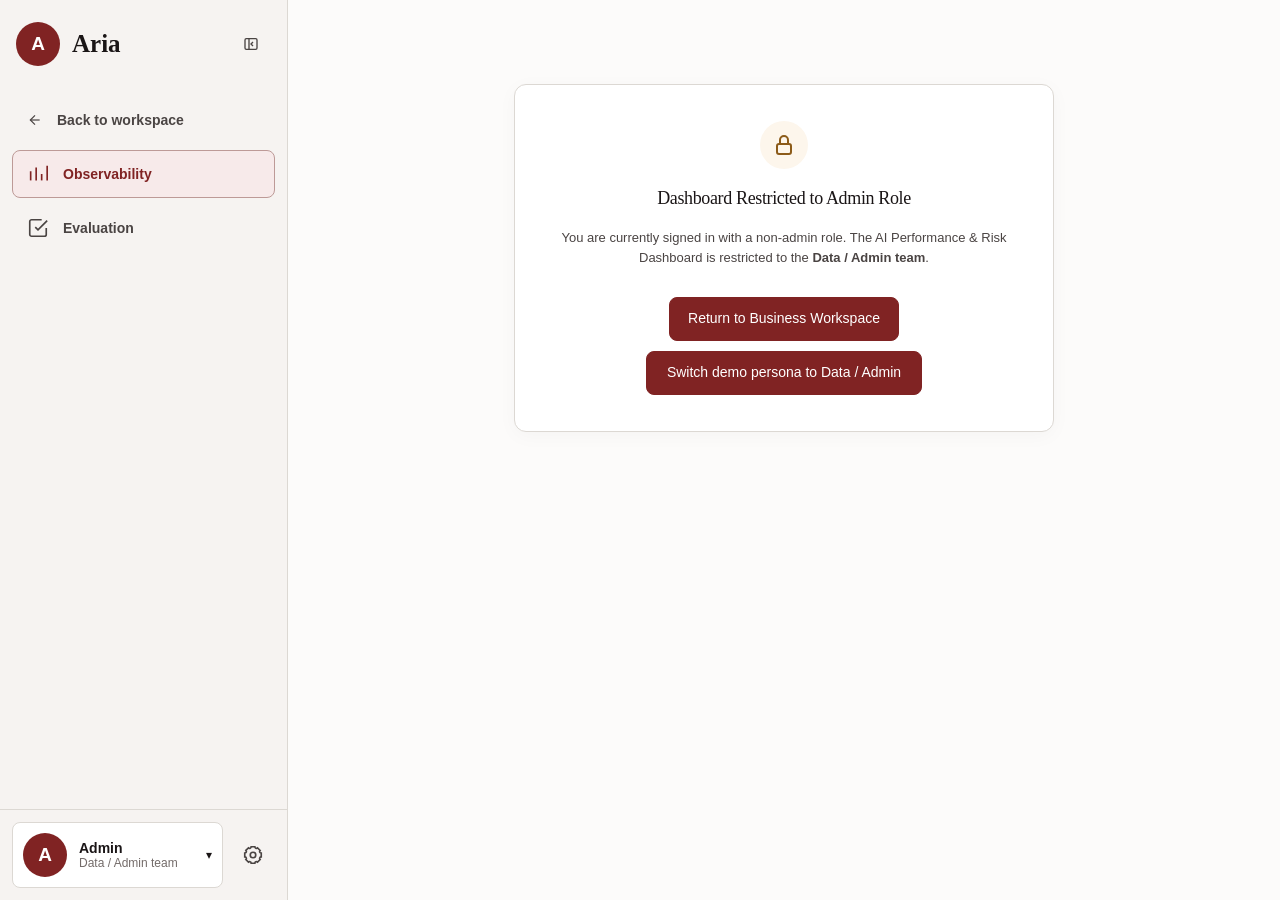
==== commit 30166096: "fix: separate admin settings from workspace navigation Add appearance preferences to the admin panel" ====
--- a/admin.html
+++ b/admin.html
@@ -19,9 +19,17 @@
     .action-panel { display: flex; gap: 12px; background: var(--bg-surface); padding: 16px; border-radius: var(--radius-md); border: 1px solid var(--border-color); margin-bottom: 24px; align-items: center; justify-content: space-between; }
     .action-title { font-weight: 600; font-size: 15px; }
     .action-desc { font-size: 12px; color: var(--text-secondary); }
+    .admin-settings-modal { width: min(560px, calc(100vw - 32px)); }
+    .admin-settings-group h3 { margin: 0 0 10px; font-size: 13px; letter-spacing: .08em; text-transform: uppercase; color: var(--text-muted); }
+    .admin-setting-options { display: grid; grid-template-columns: repeat(3, minmax(0, 1fr)); gap: 8px; }
+    .admin-setting-option { min-height: 48px; padding: 10px 12px; border: 1px solid var(--border-color); border-radius: var(--radius-control); background: var(--bg-surface); color: var(--text-primary); font: inherit; cursor: pointer; }
+    .admin-setting-option:hover,
+    .admin-setting-option:focus-visible { border-color: var(--accent-primary); }
+    .admin-setting-option.active { border-color: var(--accent-primary); background: var(--accent-subtle); color: var(--accent-primary); font-weight: 700; }
+    @media (max-width: 480px) { .admin-setting-options { grid-template-columns: 1fr; } }
   </style>
 </head>
-<body class="font-md dashboard-page">
+<body class="dashboard-page">
   <div class="admin-app-shell">
     <aside class="admin-sidebar" id="adminSidebar" aria-label="Aria admin navigation">
       <div class="admin-sidebar-brand">
@@ -48,10 +56,10 @@
       </nav>
 
       <div class="admin-sidebar-footer">
-        <a href="index.html" class="admin-settings-link" title="Workspace settings" aria-label="Workspace settings">
+        <button type="button" class="admin-settings-link" id="adminSettingsBtn" title="Settings" aria-label="Open settings" aria-haspopup="dialog">
           <svg viewBox="0 0 24 24" aria-hidden="true"><circle cx="12" cy="12" r="3"></circle><path d="M19.4 15a1.7 1.7 0 0 0 .34 1.88l.06.06-2.83 2.83-.06-.06a1.7 1.7 0 0 0-1.88-.34 1.7 1.7 0 0 0-1.03 1.56V21h-4v-.09A1.7 1.7 0 0 0 8.95 19.4a1.7 1.7 0 0 0-1.88.34l-.06.06-2.83-2.83.06-.06A1.7 1.7 0 0 0 4.6 15a1.7 1.7 0 0 0-1.56-1.03H3v-4h.09A1.7 1.7 0 0 0 4.6 8.95a1.7 1.7 0 0 0-.34-1.88L4.2 7l2.83-2.83.06.06A1.7 1.7 0 0 0 8.97 4.6 1.7 1.7 0 0 0 10 3.04V3h4v.09a1.7 1.7 0 0 0 1.03 1.56 1.7 1.7 0 0 0 1.88-.34l.06-.06L19.8 7l-.06.06a1.7 1.7 0 0 0-.34 1.88A1.7 1.7 0 0 0 20.96 10H21v4h-.09A1.7 1.7 0 0 0 19.4 15Z"></path></svg>
           <span>Settings</span>
-        </a>
+        </button>
         <div class="user-menu-wrapper admin-user-menu" id="adminUserBadge">
           <button type="button" class="admin-persona-button" id="adminUserMenuBtn" aria-label="User profile and roles" aria-expanded="false">
             <span class="admin-persona-avatar" aria-hidden="true">A</span>
@@ -331,6 +339,25 @@
     </div>
   </div>
 
+  <div class="modal-backdrop" id="adminSettingsBackdrop" aria-hidden="true">
+    <div class="app-modal admin-settings-modal" role="dialog" aria-modal="true" aria-labelledby="adminSettingsTitle" tabindex="-1">
+      <div class="modal-header">
+        <div class="modal-title" id="adminSettingsTitle">User Preferences &amp; Settings</div>
+        <button type="button" class="header-icon-btn" id="closeAdminSettingsBtn" aria-label="Close settings">✕</button>
+      </div>
+      <div class="modal-body">
+        <section class="admin-settings-group" aria-labelledby="appearanceSettingLabel">
+          <h3 id="appearanceSettingLabel">Appearance</h3>
+          <div class="admin-setting-options" data-setting-group="theme">
+            <button type="button" class="admin-setting-option" data-theme-choice="light">Light</button>
+            <button type="button" class="admin-setting-option" data-theme-choice="dark">Dark</button>
+            <button type="button" class="admin-setting-option" data-theme-choice="system">System</button>
+          </div>
+        </section>
+      </div>
+    </div>
+  </div>
+
   <script src="mock-data.js"></script>
   <script>
     (function () {
@@ -365,6 +392,45 @@
         : savedTheme;
       document.documentElement.setAttribute('data-theme', resolvedTheme);
 
+      const adminSettingsBtn = document.getElementById('adminSettingsBtn');
+      const adminSettingsBackdrop = document.getElementById('adminSettingsBackdrop');
+      const closeAdminSettingsBtn = document.getElementById('closeAdminSettingsBtn');
+      const adminSettingsDialog = adminSettingsBackdrop.querySelector('[role="dialog"]');
+      const syncSettingsControls = () => {
+        const theme = localStorage.getItem('aria_theme') || 'light';
+        document.querySelectorAll('[data-theme-choice]').forEach(button => {
+          const selected = button.dataset.themeChoice === theme;
+          button.classList.toggle('active', selected);
+          button.setAttribute('aria-pressed', String(selected));
+        });
+      };
+      const openAdminSettings = () => {
+        syncSettingsControls();
+        adminSettingsBackdrop.classList.add('open');
+        adminSettingsBackdrop.setAttribute('aria-hidden', 'false');
+        requestAnimationFrame(() => closeAdminSettingsBtn.focus());
+      };
+      const closeAdminSettings = () => {
+        adminSettingsBackdrop.classList.remove('open');
+        adminSettingsBackdrop.setAttribute('aria-hidden', 'true');
+        requestAnimationFrame(() => adminSettingsBtn.focus());
+      };
+      adminSettingsBtn.addEventListener('click', openAdminSettings);
+      closeAdminSettingsBtn.addEventListener('click', closeAdminSettings);
+      adminSettingsBackdrop.addEventListener('click', event => {
+        if (event.target === adminSettingsBackdrop) closeAdminSettings();
+      });
+      document.querySelectorAll('[data-theme-choice]').forEach(button => {
+        button.addEventListener('click', () => {
+          const theme = button.dataset.themeChoice;
+          localStorage.setItem('aria_theme', theme);
+          const resolved = theme === 'system'
+            ? (window.matchMedia('(prefers-color-scheme: dark)').matches ? 'dark' : 'light')
+            : theme;
+          document.documentElement.setAttribute('data-theme', resolved);
+          syncSettingsControls();
+        });
+      });
       const adminSidebar = document.getElementById('adminSidebar');
       const adminSidebarToggle = document.getElementById('adminSidebarToggle');
       const adminMobileNavToggle = document.getElementById('adminMobileNavToggle');
@@ -782,6 +848,26 @@
         if (event.target === inspectionModalBackdrop) closeInspectionModal();
       });
       document.addEventListener('keydown', (event) => {
+        if (adminSettingsBackdrop.classList.contains('open')) {
+          if (event.key === 'Escape') {
+            event.preventDefault();
+            closeAdminSettings();
+            return;
+          }
+          if (event.key === 'Tab') {
+            const focusable = Array.from(adminSettingsDialog.querySelectorAll('button:not([disabled]), [tabindex]:not([tabindex="-1"])'));
+            const first = focusable[0];
+            const last = focusable[focusable.length - 1];
+            if (event.shiftKey && document.activeElement === first) {
+              event.preventDefault();
+              last.focus();
+            } else if (!event.shiftKey && document.activeElement === last) {
+              event.preventDefault();
+              first.focus();
+            }
+          }
+          return;
+        }
         if (!inspectionModalBackdrop.classList.contains('open')) return;
         if (event.key === 'Escape') {
           event.preventDefault();
--- a/styles.css
+++ b/styles.css
@@ -178,10 +178,6 @@
 }
 
 /* Font Size Scales */
-body.font-sm { --font-scale: 14px; font-size: 14px; }
-body.font-md { --font-scale: 14px; font-size: 14px; }
-body.font-lg { --font-scale: 16px; font-size: 16px; }
-
 /* Compact mode */
 body.compact-mode .chat-inner-container { gap: 12px; }
 body.compact-mode .agent-response-card { padding: 12px 14px; gap: 10px; }
@@ -5853,7 +5849,8 @@
 }
 
 .admin-sidebar-footer {
-  display: grid;
+  display: flex;
+  align-items: center;
   gap: 8px;
   margin-top: auto;
   padding: 12px;
@@ -5861,6 +5858,7 @@
 }
 
 .admin-settings-link {
+  order: 2;
   width: 44px;
   height: 44px;
   border-radius: var(--radius-control);
@@ -5868,7 +5866,7 @@
 }
 
 .admin-settings-link span { display: none; }
-.admin-user-menu { position: relative; min-width: 0; }
+.admin-user-menu { position: relative; min-width: 0; flex: 1; order: 1; }
 
 .admin-persona-button {
   display: flex;
@@ -5912,7 +5910,9 @@
 .admin-sidebar.collapsed .admin-sidebar-nav { padding-inline: 10px; }
 .admin-sidebar.collapsed .admin-nav-item { justify-content: center; padding-inline: 0; }
 .admin-sidebar.collapsed .admin-persona-button { justify-content: center; padding-inline: 0; }
-.admin-sidebar.collapsed .admin-settings-link { margin-inline: auto; }
+.admin-sidebar.collapsed .admin-sidebar-footer { flex-direction: column; }
+.admin-sidebar.collapsed .admin-settings-link { margin-inline: auto; order: 1; }
+.admin-sidebar.collapsed .admin-user-menu { flex: 0 0 auto; order: 2; }
 .admin-sidebar.collapsed .admin-user-menu .user-menu-dropdown { left: calc(100% + 12px); bottom: 0; }
 
 .admin-main-shell { position: relative; min-width: 0; min-height: 100dvh; background: var(--bg-app); }
@@ -5988,6 +5988,9 @@
   .admin-sidebar.collapsed .admin-sidebar-toggle { order: initial; }
   .admin-sidebar.collapsed .admin-nav-item { justify-content: flex-start; padding-inline: 14px; }
   .admin-sidebar.collapsed .admin-persona-button { justify-content: flex-start; padding-inline: 10px; }
+  .admin-sidebar.collapsed .admin-sidebar-footer { flex-direction: row; }
+  .admin-sidebar.collapsed .admin-user-menu { flex: 1; order: 1; }
+  .admin-sidebar.collapsed .admin-settings-link { margin-inline: 0; order: 2; }
   .admin-mobile-nav-toggle {
     display: inline-flex;
     position: sticky;
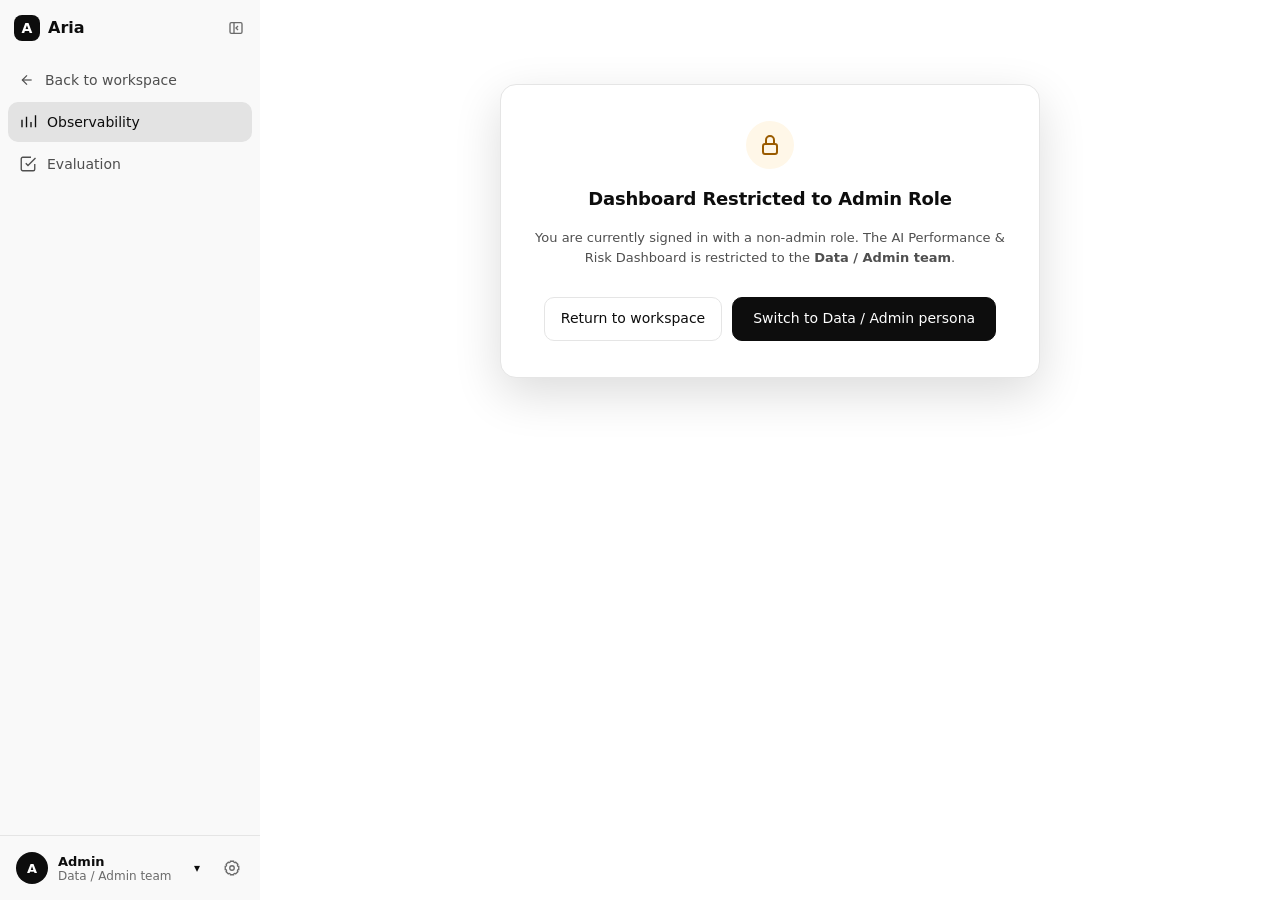
==== commit f6163226: "feat: redesign workspace as conversational chat assistant - Centred greeting and composer for new ch" ====
--- a/admin.html
+++ b/admin.html
@@ -3,7 +3,7 @@
 <head>
   <meta charset="UTF-8">
   <meta name="viewport" content="width=device-width, initial-scale=1.0">
-  <title>Aria AI Performance & Risk Dashboard</title>
+  <title>Aria · Observability &amp; evaluation</title>
   <meta name="description" content="Unified observability and evaluation dashboard.">
   <link rel="stylesheet" href="styles.css">
   <style>
@@ -20,7 +20,7 @@
     .action-title { font-weight: 600; font-size: 15px; }
     .action-desc { font-size: 12px; color: var(--text-secondary); }
     .admin-settings-modal { width: min(560px, calc(100vw - 32px)); }
-    .admin-settings-group h3 { margin: 0 0 10px; font-size: 13px; letter-spacing: .08em; text-transform: uppercase; color: var(--text-muted); }
+    .admin-settings-group h3 { margin: 0 0 10px; font-size: 13px; font-weight: 600; color: var(--text-secondary); }
     .admin-setting-options { display: grid; grid-template-columns: repeat(3, minmax(0, 1fr)); gap: 8px; }
     .admin-setting-option { min-height: 48px; padding: 10px 12px; border: 1px solid var(--border-color); border-radius: var(--radius-control); background: var(--bg-surface); color: var(--text-primary); font: inherit; cursor: pointer; }
     .admin-setting-option:hover,
@@ -88,8 +88,8 @@
           You are currently signed in with a non-admin role. The AI Performance & Risk Dashboard is restricted to the <strong>Data / Admin team</strong>.
         </p>
         <div style="display: flex; gap: 10px; align-items: center; justify-content: center; flex-wrap: wrap; margin-top: 14px;">
-          <a href="index.html" class="btn-new-chat" style="width: auto; background: var(--bg-surface); color: var(--text-primary); border-color: var(--border-color); padding: 8px 18px; text-decoration: none;">Return to Business Workspace</a>
-          <button type="button" class="btn-new-chat" id="switchToAdminBtn" style="width: auto; background: var(--accent-primary); color: #fff; padding: 8px 20px;">Switch demo persona to Data / Admin</button>
+          <a href="index.html" class="btn-secondary" style="display: inline-flex; align-items: center; text-decoration: none;">Return to workspace</a>
+          <button type="button" class="btn-new-chat" id="switchToAdminBtn" style="width: auto; padding: 8px 20px;">Switch to Data / Admin persona</button>
         </div>
       </div>
     </div>
@@ -98,7 +98,7 @@
       
       <!-- Narrative Header -->
       <div class="answer-journey-only" style="padding: 60px 40px; background: var(--bg-app); border-bottom: 1px solid var(--border-color);">
-        <h1 style="font-family: var(--font-serif); font-size: 48px; margin-bottom: 16px;">Answer Journey</h1>
+        <h1 style="font-family: var(--font-sans); font-size: 48px; margin-bottom: 16px;">Answer Journey</h1>
         <p style="font-size: 18px; color: var(--text-secondary); max-width: 600px;">
           An editorial case study of AI performance, observing how Aria interprets, validates, and impacts business operations.
         </p>
@@ -108,7 +108,7 @@
       <section class="journey-step answer-journey-only" style="padding: 60px 40px; background: var(--bg-surface);">
         <div class="journey-step-number">01</div>
         <h2 class="journey-step-title">The question</h2>
-        <div style="max-width: 800px; font-size: 24px; font-family: var(--font-serif); color: var(--text-primary); border-left: 2px solid var(--accent-primary); padding-left: 24px;">
+        <div style="max-width: 800px; font-size: 24px; font-family: var(--font-sans); color: var(--text-primary); border-left: 2px solid var(--accent-primary); padding-left: 24px;">
           "What is the total value of pending procurement contracts expiring this quarter?"
         </div>
       </section>
@@ -134,7 +134,7 @@
         <div class="journey-step-number">03</div>
         <h2 class="journey-step-title">The answer produced</h2>
         <div style="max-width: 800px;">
-          <div style="font-size: 48px; font-family: var(--font-serif); margin-bottom: 16px;">$14.2M</div>
+          <div style="font-size: 48px; font-family: var(--font-sans); margin-bottom: 16px;">$14.2M</div>
           <p style="font-size: 18px; color: var(--text-secondary);">Across 43 pending contracts identified in the active database.</p>
         </div>
       </section>
@@ -562,7 +562,7 @@
         document.getElementById('benchmarkModel').textContent = benchmarkRun ? benchmarkRun.model : 'Not executed';
         document.getElementById('benchmarkConfig').textContent = benchmarkRun ? benchmarkRun.configVersion : strat.configVersion;
         document.getElementById('benchmarkDataset').textContent = strat.datasetVersion;
-        document.getElementById('benchmarkRunTime').textContent = benchmarkRun ? new Date(benchmarkRun.executedAt).toLocaleString() : 'Not run';
+        document.getElementById('benchmarkRunTime').textContent = benchmarkRun ? new Date(benchmarkRun.executedAt).toLocaleString('en-GB', { day: 'numeric', month: 'short', year: 'numeric', hour: '2-digit', minute: '2-digit' }) : 'Not run';
         document.getElementById('benchmarkPassRate').textContent = benchmarkHasRun ? strat.accuracyPct + '%' : 'Not run';
         document.getElementById('benchmarkPassCount').textContent = benchmarkHasRun ? `${strat.passCount} of ${strat.totalCount} fixture assertions passed` : 'Binary fixture checks';
         document.getElementById('benchmarkLatency').textContent = benchmarkHasRun ? (strat.avgLatencyMs / 1000).toFixed(2) + 's' : 'Not run';
--- a/styles.css
+++ b/styles.css
@@ -3,94 +3,117 @@
    Design System & Stylesheet (Flat, Crisp, Enterprise-Appropriate)
    ========================================================================== */
 
-/* 1. CSS VARIABLES (Theme Definitions) */
+/* 1. CSS VARIABLES (Theme Definitions)
+   Conversational workspace: monochrome chrome in the style of modern chat
+   assistants. Black/white carries primary actions; one blue is reserved for
+   links, selection, focus and data series; status colours carry meaning only. */
 :root {
-  /* Light Mode (Editorial Ivory & Oxblood) */
-  --bg-app: #fcfbfa; /* Warm ivory */
+  /* Surfaces */
+  --bg-app: #ffffff;
   --bg-surface: #ffffff;
-  --bg-sidebar: #f6f3f1; /* Subtle contrast from the warm ivory app canvas */
-  --bg-hover: #eae7e1;
-  --bg-active: #dfdcd5;
-  --bg-code: #1c1919;
-  --text-code: #fcfbfa;
-
-  --border-color: #dcd8d3;
-  --border-strong: #bcb7b0;
-
-  --text-primary: #1a1516; /* Near-black with warm undertone */
-  --text-secondary: #4a4443;
-  --text-muted: #736b69;
+  --bg-sidebar: #f9f9f9;
+  --bg-subtle: #f4f4f4;
+  --bg-hover: #ececec;
+  --bg-active: #e3e3e3;
+  --bg-code: #171717;
+  --text-code: #f4f4f4;
+
+  --border-color: #e5e5e5;
+  --border-strong: #d0d0d0;
+
+  /* Text */
+  --text-primary: #0d0d0d;
+  --text-secondary: #4f4f4f;
+  --text-muted: #6b6b6b;
   --text-inverse: #ffffff;
 
-  --accent-primary: #802323; /* Oxblood / Burgundy */
-  --accent-hover: #631919;
-  --accent-subtle: #f7eaea;
-  --accent-border: #dcb3b3;
-  --accent-text: #802323;
-  --focus-ring: #802323;
+  /* Accent: links, selection, focus and data. Never a primary button fill. */
+  --accent-primary: #2563eb;
+  --accent-hover: #1d4ed8;
+  --accent-subtle: #eef4ff;
+  --accent-border: #c7d7fe;
+  --accent-text: #1d4ed8;
+  --focus-ring: #2563eb;
   --control-bg: #ffffff;
-  --control-disabled-bg: #eae7e1;
-  --control-disabled-text: #625b59;
+  --control-disabled-bg: #f4f4f4;
+  --control-disabled-text: #6b6b6b;
 
   /* Interactive colour pairs: foreground and background always move together. */
-  --button-primary-bg: #802323;
+  --button-primary-bg: #0d0d0d;
   --button-primary-fg: #ffffff;
-  --button-primary-hover-bg: #631919;
+  --button-primary-hover-bg: #2f2f2f;
   --button-primary-hover-fg: #ffffff;
-  --button-primary-active-bg: #4f1212;
+  --button-primary-active-bg: #000000;
   --button-primary-active-fg: #ffffff;
   --button-secondary-bg: #ffffff;
-  --button-secondary-fg: #1a1516;
-  --button-secondary-hover-bg: #eae7e1;
-  --button-secondary-hover-fg: #1a1516;
-  --button-secondary-active-bg: #dfdcd5;
-  --button-secondary-active-fg: #1a1516;
-  --button-disabled-bg: #eae7e1;
-  --button-disabled-fg: #625b59;
-  --user-turn-bg: #802323;
-  --user-turn-fg: #ffffff;
-  --assistant-turn-bg: #f5f3f0;
-  --assistant-turn-border: #cfc9c2;
-
-  --success-color: #2b593f;
-  --success-bg: #eaf3ed;
-  --success-border: #b8d4c4;
-
-  --warning-color: #8c5b19;
-  --warning-bg: #fdf6ec;
-  --warning-border: #e6c89e;
-
-  --danger-color: #a63131;
-  --danger-bg: #fbeded;
-  --danger-border: #e8baba;
+  --button-secondary-fg: #0d0d0d;
+  --button-secondary-hover-bg: #f4f4f4;
+  --button-secondary-hover-fg: #0d0d0d;
+  --button-secondary-active-bg: #ececec;
+  --button-secondary-active-fg: #0d0d0d;
+  --button-disabled-bg: #ececec;
+  --button-disabled-fg: #6b6b6b;
+  --button-danger-bg: #c4281c;
+  --button-danger-fg: #ffffff;
+  --button-danger-hover-bg: #a3200f;
+  --user-turn-bg: #f4f4f4;
+  --user-turn-fg: #0d0d0d;
+  --user-turn-border: transparent;
+  --assistant-turn-bg: transparent;
+  --assistant-turn-border: transparent;
+
+  /* Status: reserved for meaning, never decoration. */
+  --success-color: #0f7b3f;
+  --success-bg: #edfaf2;
+  --success-border: #b6e3c7;
+
+  --warning-color: #9a5b00;
+  --warning-bg: #fff7e8;
+  --warning-border: #f2d39b;
+
+  --danger-color: #c4281c;
+  --danger-bg: #fdf1f0;
+  --danger-border: #f5c3be;
+
+  --info-color: #1d4ed8;
 
   --user-bubble-bg: transparent;
-  --user-bubble-text: #1a1516;
+  --user-bubble-text: #0d0d0d;
   --agent-bubble-bg: transparent;
 
-  --table-header-bg: #fcfbfa;
-  --table-row-hover: #f5f4f1;
-  --table-border: #dcd8d3;
-
-  /* No shadows, or very crisp */
-  --shadow-sm: none;
-  --shadow-md: none;
-  --shadow-lg: 0 4px 20px rgba(0,0,0,0.03);
+  --table-header-bg: #f9f9f9;
+  --table-row-hover: #f9f9f9;
+  --table-border: #e5e5e5;
+
+  /* Data visualisation */
+  --chart-1: #2563eb;
+  --chart-2: #10a37f;
+  --chart-3: #f59e0b;
+  --chart-4: #8b5cf6;
+  --chart-5: #64748b;
+  --chart-track: #f0f0f0;
+
+  /* Elevation: only floating layers (composer, menus, dialogs) lift. */
+  --shadow-sm: 0 1px 2px rgba(0, 0, 0, 0.04);
+  --shadow-md: 0 4px 16px rgba(0, 0, 0, 0.06);
+  --shadow-lg: 0 16px 48px rgba(0, 0, 0, 0.14);
+  --shadow-composer: 0 0 0 1px rgba(0, 0, 0, 0.04), 0 4px 20px rgba(0, 0, 0, 0.06);
 
   /* Shared shape tokens */
-  --radius-sm: 8px;
-  --radius-md: 8px;
-  --radius-lg: 12px;
-  --radius-full: 9999px; /* keep for circles if needed */
-  --radius-control: 8px;
-  --radius-container: 12px;
-
-  /* Editorial Typography */
+  --radius-sm: 6px;
+  --radius-md: 10px;
+  --radius-lg: 16px;
+  --radius-full: 9999px;
+  --radius-control: 10px;
+  --radius-container: 16px;
+
+  /* Typography */
+  --type-caption: 12px;
   --type-body: 14px;
   --type-body-lg: 16px;
-  --type-title-sm: 20px;
-  --type-title-md: 28px;
-  --type-title-lg: 36px;
+  --type-title-sm: 18px;
+  --type-title-md: 24px;
+  --type-title-lg: 28px;
   --space-1: 8px;
   --space-2: 16px;
   --space-3: 24px;
@@ -98,83 +121,104 @@
   --space-5: 40px;
   --space-6: 48px;
 
-  /* Fonts */
-  --font-sans: -apple-system, BlinkMacSystemFont, "Segoe UI", Roboto, "Helvetica Neue", Arial, sans-serif;
-  --font-serif: "Sitka Text", Cambria, "Times New Roman", Times, serif;
-  --font-mono: ui-monospace, SFMono-Regular, Menlo, Monaco, Consolas, monospace;
-
-  --sidebar-width: 200px; /* Slimmer navigation rail */
-  --header-height: 48px; /* Slim header */
+  /* Fonts: one UI family throughout; mono only for code and identifiers. */
+  --font-sans: ui-sans-serif, -apple-system, system-ui, "Segoe UI Variable Text", "Segoe UI", Roboto, Helvetica, Arial, sans-serif;
+  --font-display: ui-sans-serif, -apple-system, system-ui, "Segoe UI Variable Display", "Segoe UI", Roboto, Helvetica, Arial, sans-serif;
+  --font-mono: ui-monospace, "Cascadia Mono", SFMono-Regular, Menlo, Consolas, monospace;
+
+  /* Layout */
+  --sidebar-width: 260px;
+  --thread-width: 768px;
+  --header-height: 0px;
   --drawer-width: 440px;
   --font-scale: 14px;
 }
 
 /* Dark Mode Overrides */
 [data-theme="dark"] {
-  --bg-app: #151313; /* Near-black warm */
-  --bg-surface: #151313;
-  --bg-sidebar: #1c1919;
-  --bg-hover: #2a2626;
-  --bg-active: #383333;
-  --bg-code: #000000;
-  --text-code: #fcfbfa;
-
-  --border-color: #383333;
-  --border-strong: #4f4848;
-
-  --text-primary: #f5f4f1;
-  --text-secondary: #bcb7b0;
-  --text-muted: #aaa29f;
-  --text-inverse: #ffffff;
-
-  --accent-primary: #a83c3c;
-  --accent-hover: #c44e4e;
-  --accent-subtle: #2d1414;
-  --accent-border: #4d2323;
-  --accent-text: #eebfbf;
-  --focus-ring: #eebfbf;
-  --control-bg: #201d1d;
-  --control-disabled-bg: #2a2626;
-  --control-disabled-text: #bcb7b0;
-
-  --button-primary-bg: #8f3030;
-  --button-primary-fg: #ffffff;
-  --button-primary-hover-bg: #762525;
-  --button-primary-hover-fg: #ffffff;
-  --button-primary-active-bg: #641d1d;
-  --button-primary-active-fg: #ffffff;
-  --button-secondary-bg: #201d1d;
-  --button-secondary-fg: #f5f4f1;
-  --button-secondary-hover-bg: #383333;
+  --bg-app: #212121;
+  --bg-surface: #212121;
+  --bg-sidebar: #171717;
+  --bg-subtle: #2f2f2f;
+  --bg-hover: #2a2a2a;
+  --bg-active: #383838;
+  --bg-code: #0d0d0d;
+  --text-code: #ececec;
+
+  --border-color: #383838;
+  --border-strong: #4d4d4d;
+
+  --text-primary: #ececec;
+  --text-secondary: #c4c4c4;
+  --text-muted: #a3a3a3;
+  --text-inverse: #0d0d0d;
+
+  --accent-primary: #2f6fe4; /* fill-safe: white text passes 4.5:1; text uses --accent-text */
+  --accent-hover: #4a84f0;
+  --accent-subtle: #1c2840;
+  --accent-border: #2f4a80;
+  --accent-text: #8ab4ff;
+  --focus-ring: #8ab4ff;
+  --control-bg: #2a2a2a;
+  --control-disabled-bg: #2a2a2a;
+  --control-disabled-text: #a3a3a3;
+
+  --button-primary-bg: #ececec;
+  --button-primary-fg: #0d0d0d;
+  --button-primary-hover-bg: #ffffff;
+  --button-primary-hover-fg: #0d0d0d;
+  --button-primary-active-bg: #d4d4d4;
+  --button-primary-active-fg: #0d0d0d;
+  --button-secondary-bg: #212121;
+  --button-secondary-fg: #ececec;
+  --button-secondary-hover-bg: #2f2f2f;
   --button-secondary-hover-fg: #ffffff;
-  --button-secondary-active-bg: #4f4848;
+  --button-secondary-active-bg: #383838;
   --button-secondary-active-fg: #ffffff;
-  --button-disabled-bg: #2a2626;
-  --button-disabled-fg: #bcb7b0;
-  --user-turn-bg: #8f3030;
-  --user-turn-fg: #ffffff;
-  --assistant-turn-bg: #201d1d;
-  --assistant-turn-border: #4f4848;
-
-  --success-color: #5bb07e;
-  --success-bg: #143020;
-  --success-border: #1e4a31;
-
-  --warning-color: #e3a956;
-  --warning-bg: #3d270c;
-  --warning-border: #5c3a12;
-
-  --danger-color: #e06060;
-  --danger-bg: #3d1414;
-  --danger-border: #632121;
+  --button-disabled-bg: #2f2f2f;
+  --button-disabled-fg: #8f8f8f;
+  --button-danger-bg: #d0352a;
+  --button-danger-fg: #ffffff;
+  --button-danger-hover-bg: #e04a3f;
+  --user-turn-bg: #2f2f2f;
+  --user-turn-fg: #ececec;
+  --user-turn-border: transparent;
+  --assistant-turn-bg: transparent;
+  --assistant-turn-border: transparent;
+
+  --success-color: #5fd08f;
+  --success-bg: #12291c;
+  --success-border: #1f4d33;
+
+  --warning-color: #f2b45a;
+  --warning-bg: #2c2210;
+  --warning-border: #5b4016;
+
+  --danger-color: #ff8a80;
+  --danger-bg: #2e1614;
+  --danger-border: #5e2722;
+
+  --info-color: #8ab4ff;
 
   --user-bubble-bg: transparent;
-  --user-bubble-text: #f5f4f1;
+  --user-bubble-text: #ececec;
   --agent-bubble-bg: transparent;
 
-  --table-header-bg: #151313;
-  --table-row-hover: #1c1919;
-  --table-border: #383333;
+  --table-header-bg: #262626;
+  --table-row-hover: #262626;
+  --table-border: #383838;
+
+  --chart-1: #6b9bff;
+  --chart-2: #34c79b;
+  --chart-3: #f2b45a;
+  --chart-4: #b39dff;
+  --chart-5: #94a3b8;
+  --chart-track: #2f2f2f;
+
+  --shadow-sm: 0 1px 2px rgba(0, 0, 0, 0.4);
+  --shadow-md: 0 4px 16px rgba(0, 0, 0, 0.4);
+  --shadow-lg: 0 16px 48px rgba(0, 0, 0, 0.55);
+  --shadow-composer: 0 0 0 1px rgba(255, 255, 255, 0.06), 0 4px 20px rgba(0, 0, 0, 0.35);
 }
 
 /* Font Size Scales */
@@ -326,7 +370,7 @@
 }
 .sidebar-brand-name {
   color: var(--text-primary);
-  font-family: var(--font-serif);
+  font-family: var(--font-sans);
   font-size: 22px;
   font-weight: 600;
 }
@@ -489,8 +533,6 @@
   color: var(--text-muted);
   font-size: 11px;
   font-weight: 700;
-  letter-spacing: .05em;
-  text-transform: uppercase;
 }
 #userMenuPersonaRole { color: var(--accent-text); font-size: 12px; font-weight: 700; }
 .user-menu-context small { margin-top: 3px; color: var(--text-muted); font-size: 11px; line-height: 1.4; }
@@ -830,8 +872,6 @@
 .sidebar-section-heading {
   font-size: 12px;
   font-weight: 700;
-  text-transform: uppercase;
-  letter-spacing: 0.6px;
   color: var(--text-muted);
 }
 
@@ -1021,8 +1061,6 @@
 .history-group-title {
   font-size: 12px;
   font-weight: 600;
-  text-transform: uppercase;
-  letter-spacing: 0.5px;
   color: var(--text-muted);
   padding: 4px 8px;
   margin-top: 4px;
@@ -1296,8 +1334,6 @@
 .example-section-label {
   font-size: 12px;
   font-weight: 600;
-  text-transform: uppercase;
-  letter-spacing: 0.5px;
   color: var(--text-muted);
   margin-bottom: 10px;
   text-align: left;
@@ -1340,9 +1376,7 @@
 .example-card-category {
   font-size: 12px;
   font-weight: 600;
-  text-transform: uppercase;
   color: var(--accent-text);
-  letter-spacing: 0.3px;
 }
 
 .example-card-text {
@@ -1753,8 +1787,6 @@
   color: var(--text-muted);
   font-size: 12px;
   font-weight: 700;
-  letter-spacing: .06em;
-  text-transform: uppercase;
 }
 
 .access-boundary-summary strong {
@@ -1807,8 +1839,6 @@
   color: var(--danger-color);
   font-size: 12px;
   font-weight: 700;
-  letter-spacing: .04em;
-  text-transform: uppercase;
 }
 
 .restricted-column-reason {
@@ -1914,10 +1944,10 @@
 .benchmark-research-section .benchmark-run-metadata > .benchmark-section-heading { padding:0; border:0; border-radius:0; background:transparent; }
 .benchmark-section-heading { display:flex; align-items:center; justify-content:space-between; gap:16px; margin-bottom:16px; }
 .benchmark-section-heading h3,.benchmark-definition-note h3,.benchmark-chart-card h3 { margin:2px 0 0; font-size:16px; }
-.benchmark-eyebrow { color:var(--text-muted); font-size: 12px; font-weight:700; letter-spacing:.09em; text-transform:uppercase; }
+.benchmark-eyebrow { color:var(--text-muted); font-size: 12px; font-weight:700; }
 .benchmark-metadata-grid { display:grid; grid-template-columns:repeat(4,minmax(0,1fr)); gap:16px; margin:0; }
 .benchmark-metadata-grid div { min-width:0; }
-.benchmark-metadata-grid dt { color:var(--text-muted); font-size: 12px; font-weight:700; letter-spacing:.06em; text-transform:uppercase; }
+.benchmark-metadata-grid dt { color:var(--text-muted); font-size: 12px; font-weight:700; }
 .benchmark-metadata-grid dd { margin:5px 0 0; color:var(--text-primary); font-size:12px; overflow-wrap:anywhere; }
 .benchmark-summary-grid { display:grid; grid-template-columns:repeat(4,minmax(0,1fr)); gap:12px; margin-top:18px; }
 .benchmark-summary-grid article { border:1px solid var(--border-color); border-radius:var(--radius-md); background:var(--bg-surface); padding:16px; }
@@ -1935,7 +1965,7 @@
 .observability-context { display:grid; grid-template-columns:repeat(4,minmax(0,1fr)); gap:1px; overflow:hidden; border:1px solid var(--border-color); border-radius:var(--radius-md); background:var(--border-color); }
 .observability-context > div { padding:13px 15px; background:var(--bg-app); }
 .observability-context span,.observability-context strong { display:block; }
-.observability-context span { margin-bottom:5px; color:var(--text-muted); font-size: 12px; font-weight:700; letter-spacing:.06em; text-transform:uppercase; }
+.observability-context span { margin-bottom:5px; color:var(--text-muted); font-size: 12px; font-weight:700; }
 .observability-context strong { color:var(--text-primary); font-size:12px; overflow-wrap:anywhere; }
 .observability-kpi-grid { display:grid; grid-template-columns:repeat(4,minmax(0,1fr)); gap:12px; margin-top:18px; }
 .observability-kpi-grid article,.observability-card { border:1px solid var(--border-color); border-radius:var(--radius-md); background:var(--bg-surface); padding:18px; }
@@ -2279,7 +2309,7 @@
   padding: 13px 82px 13px 12px;
   overflow-y: hidden;
   resize: none;
-  font-family: var(--font-serif);
+  font-family: var(--font-sans);
   font-size: 17px;
   line-height: 1.5;
   color: var(--text-primary);
@@ -2442,7 +2472,7 @@
 .export-context-preview { display: grid; grid-template-columns: repeat(2, minmax(0, 1fr)); gap: 8px; padding: 12px; border: 1px solid var(--border-color); border-radius: var(--radius-control); background: var(--bg-app); }
 .export-context-preview > div { min-width: 0; }
 .export-context-preview span, .export-context-preview strong { display: block; }
-.export-context-preview span { color: var(--text-muted); font-size: 12px; text-transform: uppercase; letter-spacing: .04em; }
+.export-context-preview span { color: var(--text-muted); font-size: 12px; }
 .export-context-preview strong { margin-top: 2px; overflow-wrap: anywhere; color: var(--text-primary); font-size: 13px; line-height: 1.4; }
 .modal-action-row { display: flex; justify-content: flex-end; gap: 8px; }
 @media (max-width: 560px) { .export-context-preview { grid-template-columns: 1fr; } }
@@ -2850,8 +2880,6 @@
 .kpi-label {
   font-size: 12px;
   font-weight: 700;
-  text-transform: uppercase;
-  letter-spacing: 0.6px;
   color: var(--text-muted);
 }
 
@@ -3063,8 +3091,6 @@
   color: var(--text-secondary);
   font-size: 12px;
   font-weight: 700;
-  text-transform: uppercase;
-  letter-spacing: 0.5px;
   padding: 11px 16px;
   border-bottom: 1px solid var(--border-color);
   white-space: nowrap;
@@ -3337,8 +3363,6 @@
   font-size: 12px;
   font-weight: 600;
   color: var(--text-muted);
-  text-transform: uppercase;
-  letter-spacing: 0.3px;
   margin-right: 2px;
 }
 
@@ -3505,8 +3529,6 @@
   gap: 6px;
   font-size: 12px;
   font-weight: 700;
-  text-transform: uppercase;
-  letter-spacing: 0.4px;
   color: var(--accent-primary);
 }
 
@@ -3530,8 +3552,6 @@
 
 .applied-scope-label {
   font-size: 12px;
-  text-transform: uppercase;
-  letter-spacing: 0.4px;
   font-weight: 600;
   color: var(--text-muted);
 }
@@ -3717,8 +3737,6 @@
   color: var(--text-muted);
   font-size: 11px;
   font-weight: 700;
-  letter-spacing: .06em;
-  text-transform: uppercase;
 }
 
 .inline-interpretation-grid dd {
@@ -3828,8 +3846,6 @@
   gap: 7px;
   font-size: 12px;
   font-weight: 700;
-  text-transform: uppercase;
-  letter-spacing: 0.4px;
   color: var(--accent-primary);
 }
 
@@ -3876,8 +3892,6 @@
   background: var(--bg-surface);
   border: 1px solid var(--border-color);
   border-radius: var(--radius-full);
-  text-transform: uppercase;
-  letter-spacing: 0.3px;
 }
 
 .superseded-callout {
@@ -3922,8 +3936,6 @@
 
 .interpretation-item-label {
   font-size: 12px;
-  text-transform: uppercase;
-  letter-spacing: 0.4px;
   font-weight: 600;
   color: var(--text-muted);
 }
@@ -4061,8 +4073,6 @@
   border-radius: var(--radius-full);
   font-size: 12px;
   font-weight: 700;
-  letter-spacing: 0.35px;
-  text-transform: uppercase;
 }
 
 .result-state-card.state-warning .result-state-label {
@@ -4092,8 +4102,6 @@
   color: var(--text-muted);
   font-size: 12px;
   font-weight: 700;
-  letter-spacing: .04em;
-  text-transform: uppercase;
 }
 
 .state-applied-scope strong { color: var(--text-primary); font-size: 14px; line-height: 1.45; }
@@ -4205,7 +4213,6 @@
   flex: 0 0 auto;
   font-size: 12px;
   font-weight: 750;
-  text-transform: uppercase;
   color: var(--text-muted);
 }
 
@@ -4278,8 +4285,6 @@
 .entity-detail-field span {
   font-size: 12px;
   font-weight: 700;
-  text-transform: uppercase;
-  letter-spacing: 0.3px;
   color: var(--text-muted);
 }
 
@@ -4451,8 +4456,6 @@
 .inspector-section-label {
   font-size: 12px;
   font-weight: 700;
-  text-transform: uppercase;
-  letter-spacing: 0.5px;
   color: var(--text-muted);
 }
 
@@ -4486,8 +4489,6 @@
 .inspector-field-label {
   font-size: 12px;
   font-weight: 700;
-  text-transform: uppercase;
-  letter-spacing: 0.4px;
   color: var(--text-muted);
 }
 
@@ -4626,7 +4627,7 @@
 }
 
 .saved-library-summary span { color: var(--text-secondary); font-size: 14px; font-weight: 700; }
-.saved-library-summary strong { grid-row: 1 / 3; grid-column: 2; align-self: center; font-family: var(--font-serif); font-size: 28px; }
+.saved-library-summary strong { grid-row: 1 / 3; grid-column: 2; align-self: center; font-family: var(--font-sans); font-size: 28px; }
 .saved-library-summary small { color: var(--text-muted); font-size: 12px; }
 
 .saved-insight-card {
@@ -4638,8 +4639,8 @@
 .saved-question-text,
 .saved-scope-block { display: flex; flex-direction: column; gap: 4px; margin-top: 10px; }
 .saved-question-text > span,
-.saved-scope-block > span { color: var(--text-muted); font-size: 12px; font-weight: 700; letter-spacing: .04em; text-transform: uppercase; }
-.saved-question-text > strong { color: var(--text-primary); font-family: var(--font-serif); font-size: 16px; line-height: 1.45; }
+.saved-scope-block > span { color: var(--text-muted); font-size: 12px; font-weight: 700; }
+.saved-question-text > strong { color: var(--text-primary); font-family: var(--font-sans); font-size: 16px; line-height: 1.45; }
 .saved-scope-block { padding: 10px 12px; border-radius: var(--radius-control); background: var(--bg-hover); }
 .saved-scope-block > strong { color: var(--text-primary); font-size: 13px; line-height: 1.5; }
 .saved-scope-block > small { color: var(--text-muted); font-size: 12px; line-height: 1.4; }
@@ -4772,7 +4773,7 @@
   border-radius: 50%;
   background: var(--accent-primary);
   color: #fff;
-  font-family: var(--font-serif);
+  font-family: var(--font-sans);
   font-size: 16px;
 }
 
@@ -4781,8 +4782,6 @@
   color: var(--accent-text);
   font-size: 12px;
   font-weight: 700;
-  letter-spacing: 0.08em;
-  text-transform: uppercase;
 }
 
 .clarification-modal .modal-title {
@@ -4800,8 +4799,8 @@
   line-height: 1.55;
 }
 .clarification-original-question { margin:0 0 16px; padding:12px 16px; border:1px solid var(--border-color); border-left:3px solid var(--accent-primary); border-radius:var(--radius-control); background:var(--bg-app); }
-.clarification-original-question > span { display:block; margin-bottom:6px; color:var(--text-muted); font-size:12px; font-weight:700; letter-spacing:.06em; text-transform:uppercase; }
-.clarification-original-question blockquote { margin:0; color:var(--text-primary); font-family:var(--font-serif); font-size:var(--type-body-lg); line-height:1.5; overflow-wrap:anywhere; }
+.clarification-original-question > span { display:block; margin-bottom:6px; color:var(--text-muted); font-size:12px; font-weight:700; }
+.clarification-original-question blockquote { margin:0; color:var(--text-primary); font-family:var(--font-sans); font-size:var(--type-body-lg); line-height:1.5; overflow-wrap:anywhere; }
 
 .clarification-understood {
   display: flex;
@@ -4839,7 +4838,7 @@
 .clarification-fieldset legend {
   margin-bottom: 8px;
   color: var(--text-primary);
-  font-family: var(--font-serif);
+  font-family: var(--font-sans);
   font-size: var(--type-body-lg);
   font-weight: 600;
   line-height: 1.35;
@@ -4950,7 +4949,7 @@
   border-radius: var(--radius-control);
   background: var(--bg-app);
 }
-.adjust-question-scope > span { color: var(--text-muted); font-size: 12px; font-weight: 700; letter-spacing: .04em; text-transform: uppercase; }
+.adjust-question-scope > span { color: var(--text-muted); font-size: 12px; font-weight: 700; }
 .adjust-question-scope > strong { color: var(--text-primary); font-size: 14px; line-height: 1.5; }
 .adjust-question-actions { display: flex; justify-content: flex-end; gap: 8px; margin-top: 20px; }
 .clarification-card-actions { display: flex; flex-wrap: wrap; gap: 8px; }
@@ -5000,7 +4999,7 @@
 .audit-prompt-suite > summary small { color: var(--text-muted); font-size: 12px; font-weight: 500; }
 .audit-prompt-help { margin: 0 16px 12px; padding: 10px 12px; border-radius: var(--radius-control); background: var(--accent-subtle); color: var(--text-secondary); font-size: 13px; }
 .audit-prompt-group { padding: 0 16px 16px; }
-.audit-prompt-group h2 { margin-bottom: 8px; color: var(--text-secondary); font-size: 12px; text-transform: uppercase; letter-spacing: .04em; }
+.audit-prompt-group h2 { margin-bottom: 8px; color: var(--text-secondary); font-size: 12px; }
 .audit-prompt-grid { display: grid; grid-template-columns: repeat(2, minmax(0, 1fr)); gap: 8px; }
 .audit-prompt-card { display: flex; flex-direction: column; gap: 4px; padding: 10px 12px; border: 1px solid var(--border-color); border-radius: var(--radius-control); background: var(--bg-surface); text-align: left; }
 .audit-prompt-card:hover, .audit-prompt-card:focus-visible { border-color: var(--accent-primary); background: var(--accent-subtle); }
@@ -5066,8 +5065,6 @@
   color: var(--text-muted);
   font-size: 12px;
   font-weight: 700;
-  letter-spacing: .06em;
-  text-transform: uppercase;
 }
 
 .capability-badges {
@@ -5083,7 +5080,6 @@
   border: 1px solid currentColor;
   border-radius: 999px;
   font-size: 12px;
-  text-transform: uppercase;
 }
 
 .capability-map-card dl {
@@ -5096,7 +5092,6 @@
   color: var(--text-muted);
   font-size: 12px;
   font-weight: 700;
-  text-transform: uppercase;
 }
 
 .capability-map-card dd {
@@ -5136,7 +5131,7 @@
 .guide-availability.limited, .guide-availability.simulated { color: var(--warning-color); }
 .business-definition { margin: 0 !important; color: var(--text-secondary); font-size: 14px; line-height: 1.5; }
 .business-metrics { display: flex; flex-wrap: wrap; align-items: center; gap: 6px; }
-.business-metrics > span, .example-question > span { width: 100%; color: var(--text-muted); font-size: 12px; font-weight: 700; letter-spacing: .04em; text-transform: uppercase; }
+.business-metrics > span, .example-question > span { width: 100%; color: var(--text-muted); font-size: 12px; font-weight: 700; }
 .business-metrics em { padding: 4px 7px; border-radius: 999px; background: var(--bg-hover); color: var(--text-secondary); font-size: 12px; font-style: normal; }
 .example-question { padding: 10px 12px; border-left: 3px solid var(--accent-primary); border-radius: 0 var(--radius-control) var(--radius-control) 0; background: var(--bg-hover); }
 .example-question p { margin: 4px 0 0 !important; color: var(--text-primary); font-size: 14px; line-height: 1.45; }
@@ -5181,297 +5176,970 @@
   }
 }
 
-
-/* --- EDITORIAL OVERRIDES --- */
-
-/* Typography */
-h1, h2, h3, h4, h5, .hero-title, .brand-title, .page-title, .direct-answer-headline, .evidence-desk-header {
-  font-family: var(--font-serif) !important;
-  font-weight: normal !important;
-  letter-spacing: -0.02em !important;
-}
-
-/* Layout */
-.app-container {
-  background-color: var(--bg-app);
-}
+/* ==========================================================================
+   20. WORKSPACE DESIGN LAYER
+   This single layer owns the final look of shared surfaces. It replaced the
+   former editorial, R3 and cascade-guard override passes; change components
+   here rather than appending another override pass at the end of the file.
+   ========================================================================== */
+
+/* --- Typography --------------------------------------------------------- */
+body { font-variant-numeric: lining-nums; }
+
+h1, h2, h3, h4, h5, .hero-title, .brand-title, .page-title {
+  font-family: var(--font-display);
+  letter-spacing: -0.01em;
+}
+
+/* Figures line up in columns wherever values are compared. */
+.data-table, .brief-number, .answer-run-metadata, .result-provenance,
+.observability-kpi-grid, .benchmark-summary-grid, .latency-bar-item, .chart-svg-wrapper {
+  font-variant-numeric: tabular-nums lining-nums;
+}
+
+.type-body,.body-text { font-size:var(--type-body); line-height:1.55; }
+.type-body-lg,.lead-text { font-size:var(--type-body-lg); line-height:1.5; }
+.type-title-sm { font-size:var(--type-title-sm); line-height:1.3; }
+.type-title-md { font-size:var(--type-title-md); line-height:1.2; }
+.type-title-lg { font-size:var(--type-title-lg); line-height:1.15; }
+
+/* Supporting copy never drops below 12px. */
+small,
+.story-label,.benchmark-eyebrow,.benchmark-metadata-grid dt,
+.observability-context span,.observability-kpi-grid span,.observability-kpi-grid small,
+.latency-bar-item small,.observability-definitions,.audit-context-grid span,
+.source-definition-label,.technical-column-list code small,
+.badge-status,.brand-badge,.badge-pass,.badge-fail,
+.result-meta,.scope-source { font-size:12px !important; }
+
+/* --- Shell -------------------------------------------------------------- */
+.app-container { background-color: var(--bg-app); }
+
+/* Closed side panels sit outside the visible area. `clip` (unlike `hidden`)
+   also stops scrollIntoView from scrolling this wrapper sideways, which used
+   to shift the whole workspace left and hide the sidebar after a question. */
+/* clip is not a scroll container, so the flex minimum must be reset explicitly. */
+.main-wrapper { min-width: 0; min-height: 0; overflow: hidden; overflow: clip; }
+
 .sidebar {
   width: var(--sidebar-width);
-  border-right: 1px solid var(--border-color);
+  border-right: 0;
   background-color: var(--bg-sidebar);
   position: relative;
 }
+[data-theme="dark"] .sidebar { border-right: 0; }
 
 body.panel-resizing .sidebar,
 body.panel-resizing .evidence-desk-drawer {
   transition: none !important;
 }
-.sidebar-header, .sidebar-conv-section-header, .history-group-title, .sidebar-footer {
-  /* Minimal UI, hide some headers */
-  display: flex; 
-  background-color: var(--bg-sidebar);
-}
-.workspace-rail-nav {
-  padding: 12px 8px;
-  gap: 5px;
-}
+
+.sidebar-brand-header {
+  min-height: 52px;
+  flex-basis: 52px;
+  gap: 6px;
+  padding: 0 8px 0 8px;
+}
+.sidebar-brand-name {
+  font-family: var(--font-display);
+  font-size: 16px;
+  font-weight: 600;
+  letter-spacing: -0.01em;
+}
+
+html body .header-icon-btn.app-logo-toggle,
+html body .header-icon-btn.app-logo-toggle:hover,
+html body .header-icon-btn.app-logo-toggle:active {
+  width: 36px;
+  height: 36px;
+  border: 0 !important;
+  border-radius: var(--radius-md) !important;
+  background: transparent !important;
+  box-shadow: none !important;
+}
+html body .header-icon-btn.app-logo-toggle:hover { background: var(--bg-hover) !important; }
+html body .app-logo-mark {
+  width: 26px;
+  height: 26px;
+  flex: 0 0 26px;
+  border-radius: 8px;
+  background: var(--button-primary-bg);
+  color: var(--button-primary-fg);
+  font-size: 13px;
+  font-weight: 700;
+}
+
+/* Quiet icon buttons: panel close/collapse controls carry no box. */
+html body :is(.desktop-sidebar-close-btn, .inspector-close-btn, .modal-header .header-icon-btn, .drawer-header .header-icon-btn) {
+  width: 36px;
+  height: 36px;
+  min-height: 36px;
+  border-color: transparent !important;
+  border-radius: var(--radius-md);
+  background: transparent !important;
+  color: var(--text-muted) !important;
+  font-size: 16px;
+}
+html body :is(.desktop-sidebar-close-btn, .inspector-close-btn, .modal-header .header-icon-btn, .drawer-header .header-icon-btn):hover:not(:disabled) {
+  border-color: transparent !important;
+  background: var(--bg-hover) !important;
+  color: var(--text-primary) !important;
+}
+
+/* Navigation rail: flat rows, neutral selection, no boxed buttons. */
+.workspace-rail-nav { gap: 1px; padding: 2px 8px 4px; }
 .workspace-rail-item {
-  min-height: 40px;
+  min-height: 36px;
+  gap: 10px;
+  padding: 6px 10px;
+  border: 0;
   border-radius: var(--radius-md);
+  color: var(--text-primary);
   font-family: var(--font-sans);
-}
-
-.workspace-rail-item.workspace-tool-primary {
-  border: 1px solid var(--danger-color);
-}
-
-/* Header */
-.app-header {
-  border-bottom: 0;
-  background-color: var(--bg-surface);
-}
-.brand-title {
-  font-size: 20px;
-}
-.header-action-btn, .header-icon-btn, .user-badge-btn {
-  border-radius: 0 !important;
-  border-color: var(--border-color);
-}
-
-/* Landing */
-.welcome-hero {
-  padding: 60px 0 40px;
-  text-align: left;
-  align-items: flex-start;
-  margin: 0 auto;
-  max-width: 800px;
-  width: 100%;
-}
-.hero-title {
-  font-size: 48px;
-  margin-bottom: 24px;
-}
-.hero-subtitle {
-  font-size: 18px;
-  font-family: var(--font-sans);
-  margin-bottom: 40px;
-}
-
-/* Main input */
-.chat-input-wrapper {
-  border-radius: 0 !important;
-  border: 1px solid var(--border-color) !important;
-  box-shadow: none !important;
-  background: var(--bg-surface) !important;
-}
-
-/* Chat Messages (Business Briefs) */
-.user-row {
-  align-items: stretch;
-  margin-top: 28px;
-}
-
-.user-bubble-container {
-  width: 100%;
-  max-width: 100%;
-  align-items: flex-start;
-  gap: 8px;
-  padding: 18px 20px;
-  border-top: 3px solid var(--accent-primary);
-  background: var(--bg-hover);
-}
-
-.conversation-turn-label {
-  display: flex;
-  align-items: center;
-  gap: 7px;
+  font-size: 14px;
+  font-weight: 400;
+}
+.workspace-rail-item svg { width: 18px; height: 18px; flex: 0 0 18px; color: var(--text-secondary); }
+.workspace-rail-item:hover { background: var(--bg-hover); color: var(--text-primary); }
+.workspace-rail-item.active {
+  border: 0;
+  background: var(--bg-active);
+  color: var(--text-primary);
+  font-weight: 500;
+}
+.workspace-rail-item.active svg { color: var(--text-primary); }
+.workspace-rail-item.workspace-tool-primary,
+.workspace-rail-item.workspace-tool-primary:hover {
+  margin: 0;
+  border: 0;
+  background: transparent;
+  color: var(--text-primary);
+  font-weight: 500;
+  box-shadow: none;
+}
+.workspace-rail-item.workspace-tool-primary:hover { background: var(--bg-hover); }
+.workspace-tool-divider { height: 0; margin: 4px 0; background: transparent; }
+.sidebar-rail-separator { height: 0; margin: 6px 0; background: transparent; }
+
+/* Recents */
+.sidebar-conv-section-header { padding: 6px 8px 4px 18px; background: transparent; }
+.sidebar-section-heading {
   color: var(--text-muted);
   font-size: 12px;
-  font-weight: 700;
-  letter-spacing: 0.09em;
-  line-height: 1;
-  text-transform: uppercase;
-}
-
-.question-turn-label {
-  color: var(--accent-text);
-}
-
-.answer-turn-label {
-  margin-bottom: 4px;
-  color: var(--text-secondary);
-}
-
-.answer-turn-mark {
-  display: inline-flex;
-  align-items: center;
-  justify-content: center;
-  width: 22px;
-  height: 22px;
-  border-radius: 50%;
-  background: var(--accent-primary);
-  color: #fff;
-  font-family: var(--font-serif);
-  font-size: 12px;
+  font-weight: 500;
   letter-spacing: 0;
   text-transform: none;
 }
-
-.user-bubble {
+.sidebar-content { gap: 1px; padding: 0 8px 8px; }
+.history-group-list { gap: 1px; }
+.conversation-item {
+  min-height: 36px;
+  padding: 4px 4px 4px 10px;
+  border: 0;
+  border-radius: var(--radius-md);
+  color: var(--text-primary);
+  font-size: 14px;
+}
+.conversation-item:hover { background: var(--bg-hover); color: var(--text-primary); }
+.conversation-item.active { border: 0; background: var(--bg-active); color: var(--text-primary); font-weight: 400; }
+.sidebar-history-empty { justify-items: start; padding: 6px 10px; text-align: left; }
+.sidebar-history-empty strong { font-size: 13px; font-weight: 500; }
+
+/* Account footer */
+.sidebar-account { gap: 4px; padding: 8px; border-top: 0; background: var(--bg-sidebar); }
+html body .sidebar-account .user-badge-btn {
+  min-height: 48px;
+  padding: 6px 8px;
+  border-color: transparent !important;
+  border-radius: var(--radius-md) !important;
   background: transparent !important;
+}
+html body .sidebar-account .user-badge-btn:hover {
+  border-color: transparent !important;
+  background: var(--bg-hover) !important;
+}
+.sidebar-user-avatar {
+  width: 32px;
+  height: 32px;
+  flex: 0 0 32px;
+  background: var(--button-primary-bg);
+  color: var(--button-primary-fg);
+  font-size: 13px;
+  font-weight: 600;
+}
+.sidebar-user-copy strong { font-size: 14px; font-weight: 500; }
+.sidebar-user-copy small { font-size: 12px; }
+.sidebar-settings-shortcut { color: var(--text-muted); }
+
+/* --- Top bar ------------------------------------------------------------ */
+.chat-viewport { background: var(--bg-app); }
+.chat-topbar {
+  display: flex;
+  min-height: 52px;
+  flex: 0 0 auto;
+  align-items: center;
+  gap: 10px;
+  padding: 0 72px 0 20px;
+  background: var(--bg-app);
+}
+.chat-topbar-title {
+  min-width: 0;
+  overflow: hidden;
+  margin: 0;
+  color: var(--text-primary);
+  font-family: var(--font-sans);
+  font-size: 15px;
+  font-weight: 500;
+  letter-spacing: 0;
+  text-overflow: ellipsis;
+  white-space: nowrap;
+}
+.chat-topbar-badge {
+  flex: 0 0 auto;
+  padding: 2px 8px;
+  border: 1px solid var(--border-color);
+  border-radius: var(--radius-full);
+  color: var(--text-muted);
+  font-size: 12px;
+  white-space: nowrap;
+}
+.active-conversation-actions { top: 8px; right: 12px; }
+.active-conversation-menu-trigger { width: 36px; height: 36px; border-radius: var(--radius-md); color: var(--text-secondary); }
+.active-conversation-menu-trigger svg { width: 20px; height: 20px; }
+.active-conversation-menu { border-radius: var(--radius-lg); box-shadow: var(--shadow-lg); }
+
+/* --- Thread ------------------------------------------------------------- */
+.chat-messages { padding: 8px 24px 32px; }
+.chat-inner-container { max-width: var(--thread-width); gap: 28px; }
+
+/* The user's turn: a soft right-aligned bubble; time appears on hover. */
+.user-row { width: 100%; margin: 0; align-items: flex-end; }
+.user-bubble-container {
+  position: relative;
+  width: fit-content;
+  max-width: min(75%, 600px);
+  gap: 4px;
+  padding: 10px 18px;
+  align-items: stretch;
+  border: 0;
+  border-radius: 22px;
+  background: var(--user-turn-bg);
+  color: var(--user-turn-fg);
+}
+.user-bubble-container .user-bubble {
+  max-width: none;
+  margin: 0;
+  padding: 0;
+  border: 0;
+  border-radius: 0;
+  background: transparent;
+  color: inherit;
+  font-family: var(--font-sans);
+  font-size: 16px;
+  font-weight: 400;
+  line-height: 1.55;
+  overflow-wrap: anywhere;
+  white-space: pre-wrap;
+}
+.conversation-turn-label {
+  display: flex;
+  align-items: center;
+  gap: 8px;
+  color: var(--text-muted);
+  font-size: 12px;
+  font-weight: 500;
+  letter-spacing: 0;
+  line-height: 1.3;
+  text-transform: none;
+}
+.user-bubble-container .question-turn-label { color: var(--text-secondary); }
+.question-version-note { color: var(--text-muted); font-size: 12px; }
+.user-bubble-container .user-bubble-meta {
+  position: absolute;
+  top: 100%;
+  right: 6px;
+  display: flex;
+  gap: 8px;
+  margin: 4px 0 0;
+  padding: 0;
+  border: 0;
+  color: var(--text-muted);
+  font-size: 12px;
+  line-height: 1.4;
+  white-space: nowrap;
+  opacity: 0;
+  transition: opacity .15s ease;
+}
+.user-row:hover .user-bubble-meta,
+.user-row:focus-within .user-bubble-meta { opacity: 1; }
+.user-turn-version { color: var(--text-secondary); font-weight: 500; }
+.user-edit-btn {
+  min-height: 28px;
+  padding: 2px 6px;
+  border: 0;
+  background: transparent;
+  color: var(--accent-text);
+  font-size: 12px;
+  font-weight: 500;
+  text-decoration: underline;
+  text-underline-offset: 3px;
+}
+.user-turn-superseded { opacity: .65; }
+.user-bubble-container .user-scope-rerun-summary {
+  width: 100%;
+  margin: 8px 0 2px;
+  padding: 8px 10px;
+  border: 1px solid var(--border-color);
+  border-radius: var(--radius-md);
+  background: var(--bg-surface);
+  color: var(--text-secondary);
+}
+
+.user-scope-rerun-summary {
+  max-width: min(680px, 88vw);
+  margin-top: 8px;
+  padding: 9px 11px;
+  border: 1px solid var(--border-color);
+  border-radius: var(--radius-md);
+  background: var(--bg-surface);
+  color: var(--text-secondary);
+  font-size: 12px;
+  line-height: 1.5;
+}
+.user-scope-rerun-summary summary {
+  display: flex;
+  align-items: center;
+  justify-content: space-between;
+  gap: 12px;
+  color: var(--text-primary);
+  font-weight: 500;
+  cursor: pointer;
+  list-style: none;
+}
+.user-scope-rerun-summary summary::-webkit-details-marker { display: none; }
+.user-scope-rerun-summary summary::after {
+  content: '';
+  width: 7px;
+  height: 7px;
+  flex: 0 0 7px;
+  border-right: 2px solid currentColor;
+  border-bottom: 2px solid currentColor;
+  transform: rotate(45deg) translateY(-2px);
+  transition: transform .15s ease;
+}
+.user-scope-rerun-summary[open] summary::after { transform: rotate(225deg) translate(-2px, -2px); }
+.user-scope-rerun-detail {
+  margin-top: 10px;
+  padding-top: 10px;
+  border-top: 1px solid var(--border-color);
+  overflow-wrap: anywhere;
+}
+
+/* Aria's turn: plain text on the page, like a chat assistant. Structured
+   results sit in one embedded block below the prose. */
+.agent-response-card {
+  width: 100%;
+  gap: 12px;
+  padding: 0;
+  border: 0;
+  border-radius: 0;
+  background: transparent;
+  box-shadow: none;
+}
+.answer-context-note { color: var(--text-muted); font-size: 13px; }
+.superseded-callout {
+  padding: 8px 12px;
+  border-radius: var(--radius-md);
+  background: var(--bg-subtle);
+  color: var(--text-secondary);
+  font-size: 13px;
+}
+.message-content { font-size: 16px; line-height: 1.75; }
+.brief-container { display: flex; flex-direction: column; gap: 16px; margin: 0; }
+.answer-message .message-content { display: flex; flex-direction: column; gap: 16px; }
+.answer-prose, .brief-headline {
+  color: var(--text-primary);
+  font-family: var(--font-sans);
+  font-size: 16px;
+  line-height: 1.75;
+}
+.answer-prose strong, .brief-headline strong { font-weight: 600; }
+
+.result-block {
+  display: flex;
+  flex-direction: column;
+  gap: 16px;
+  padding: 20px;
+  border: 1px solid var(--border-color);
+  border-radius: var(--radius-container);
+  background: var(--bg-surface);
+}
+.brief-kpi { display: flex; flex-direction: column; gap: 2px; }
+.brief-number {
+  margin: 0;
+  color: var(--text-primary);
+  font-family: var(--font-display);
+  font-size: 32px;
+  font-weight: 600;
+  letter-spacing: -0.02em;
+  line-height: 1.15;
+}
+.brief-kpi-label { color: var(--text-muted); font-size: 13px; line-height: 1.45; }
+.brief-evidence:empty { display: none; }
+.result-block .result-view-header { display: none; }
+.result-block .result-evidence { gap: 12px; padding: 0; border: 0; }
+
+/* KPI answers fold their evidence away behind a quiet disclosure link. */
+.supporting-evidence-disclosure { border: 0; border-radius: 0; background: transparent; }
+.supporting-evidence-disclosure > summary {
+  display: inline-flex;
+  width: fit-content;
+  min-height: 32px;
+  padding: 4px 0;
+  color: var(--accent-text);
+  font-size: 14px;
+  font-weight: 500;
+}
+.supporting-evidence-disclosure > summary::after {
+  content: '';
+  width: 6px;
+  height: 6px;
+  border-right: 2px solid currentColor;
+  border-bottom: 2px solid currentColor;
+  transform: rotate(45deg) translateY(-2px);
+  transition: transform .15s ease;
+}
+.supporting-evidence-disclosure[open] > summary::after { transform: rotate(225deg) translate(-1px, -1px); }
+.supporting-evidence-disclosure .supporting-evidence-content { padding: 8px 0 0; }
+
+.result-evidence { display: flex; flex-direction: column; gap: 12px; }
+.evidence-section-heading {
+  color: var(--text-primary);
+  font-size: 13px;
+  font-weight: 600;
+  letter-spacing: 0;
+  text-transform: none;
+}
+.visual-choice-note { padding: 0; border: 0; color: var(--text-muted); font-size: 12px; font-weight: 500; }
+.chart-panel-container { gap: 12px; padding: 0; border: 0; border-radius: 0; background: transparent; }
+.chart-header-row strong { color: var(--text-primary); font-size: 14px; font-weight: 600; }
+.chart-axis-summary { margin-top: 2px; }
+.chart-svg-wrapper { justify-content: flex-start; }
+
+/* Provenance reads as the block's footnote. */
+.result-provenance {
+  display: flex;
+  flex-wrap: wrap;
+  gap: 4px 24px;
+  margin: 0;
+  padding: 12px 0 0;
+  border: 0;
+  border-top: 1px solid var(--border-color);
+  border-radius: 0;
+  background: transparent;
+}
+.result-provenance div { display: flex; align-items: baseline; gap: 6px; min-width: 0; }
+.result-provenance span,
+.result-provenance strong { display: inline; }
+.result-provenance span {
+  margin: 0;
+  color: var(--text-muted);
+  font-size: 12px;
+  font-weight: 400;
+  letter-spacing: 0;
+  text-transform: none;
+  white-space: nowrap;
+}
+.result-provenance strong { color: var(--text-secondary); font-size: 12px; font-weight: 500; line-height: 1.45; }
+
+.evidence-business-summary span { margin-bottom: 2px; color: var(--text-muted); font-size: 12px; font-weight: 500; }
+.evidence-business-summary { margin-bottom: 14px; padding: 10px 12px; border-radius: var(--radius-md); background: var(--bg-subtle); }
+.evidence-business-summary strong { display: block; color: var(--text-primary); }
+
+/* Answer toolbar: icon actions, an evidence pill and quiet run metadata. */
+.answer-footer {
+  position: relative;
+  display: flex;
+  flex-wrap: wrap;
+  align-items: center;
+  gap: 4px;
+  margin: -4px 0 0;
+  padding: 0;
+  border: 0;
+}
+.answer-icon-actions { display: flex; align-items: center; gap: 2px; }
+.icon-action {
+  display: inline-flex;
+  width: 32px;
+  height: 32px;
+  align-items: center;
+  justify-content: center;
+  padding: 0;
+  border: 0;
+  border-radius: 8px;
+  background: transparent;
+  color: var(--text-muted);
+  cursor: pointer;
+  list-style: none;
+}
+.icon-action svg { width: 18px; height: 18px; flex: 0 0 18px; }
+.icon-action:hover { background: var(--bg-hover); color: var(--text-primary); }
+.icon-action.is-active { color: var(--text-primary); }
+.icon-action.is-active svg { fill: currentColor; fill-opacity: .18; }
+.answer-actions-menu { position: relative; }
+.answer-actions-menu > summary { list-style: none; cursor: pointer; }
+.answer-actions-menu > summary::-webkit-details-marker { display: none; }
+.answer-actions-menu[open] > summary { background: var(--bg-hover); color: var(--text-primary); }
+.answer-actions-popover {
+  position: absolute;
+  left: 0;
+  bottom: calc(100% + 6px);
+  z-index: 20;
+  display: grid;
+  gap: 2px;
+  min-width: 190px;
+  padding: 6px;
+  border: 1px solid var(--border-color);
+  border-radius: 14px;
+  background: var(--bg-surface);
+  box-shadow: var(--shadow-lg);
+}
+.menu-action {
+  width: 100%;
+  min-height: 36px;
+  padding: 8px 10px;
+  border: 0;
+  border-radius: 8px;
+  background: transparent;
+  color: var(--text-primary);
+  font-size: 14px;
+  text-align: left;
+  cursor: pointer;
+}
+.menu-action:hover { background: var(--bg-hover); }
+.evidence-pill {
+  display: inline-flex;
+  height: 32px;
+  align-items: center;
+  gap: 6px;
+  margin-left: 6px;
+  padding: 0 12px;
+  border: 1px solid var(--border-color);
+  border-radius: var(--radius-full);
+  background: transparent;
+  color: var(--text-secondary);
+  font-size: 13px;
+  font-weight: 500;
+  cursor: pointer;
+}
+.evidence-pill svg { width: 15px; height: 15px; flex: 0 0 15px; }
+.evidence-pill:hover { background: var(--bg-hover); color: var(--text-primary); }
+.answer-footer .answer-run-metadata { margin-left: auto; }
+
+.answer-run-metadata {
+  display: flex;
+  flex-wrap: wrap;
+  gap: 2px 10px;
+  margin: 0;
+  padding: 0;
+  border: 0;
+  border-radius: 0;
+  background: transparent;
+  color: var(--text-muted);
+  font-size: 12px;
+  line-height: 1.4;
+}
+.answer-run-metadata strong { color: var(--text-secondary); font-weight: 500; }
+.result-action-note { color: var(--text-secondary); font-size: 12px; line-height: 1.45; }
+
+/* Follow-ups read as a "related questions" list under the latest answer. */
+.answer-followups {
+  display: flex;
+  flex-direction: column;
+  margin-top: 8px;
+  padding: 0;
+  border: 0;
+}
+.answer-followups > span { margin-bottom: 4px; color: var(--text-primary); font-size: 15px; font-weight: 600; }
+#chatContainer .answer-followups .followup-chip {
+  display: flex;
+  width: 100%;
+  min-height: 44px;
+  align-items: center;
+  justify-content: space-between;
+  gap: 12px;
+  padding: 10px 2px;
+  border: 0 !important;
+  border-top: 1px solid var(--border-color) !important;
+  border-radius: 0;
+  background: transparent !important;
+  box-shadow: none !important;
+  color: var(--text-secondary) !important;
+  font-size: 15px;
+  font-weight: 400;
+  text-align: left;
+  transform: none !important;
+}
+#chatContainer .answer-followups .followup-chip:hover { color: var(--text-primary) !important; }
+#chatContainer .answer-followups .followup-chip svg { width: 16px; height: 16px; flex: 0 0 16px; color: var(--text-muted); }
+.evidence-source-list { display: flex; flex-wrap: wrap; gap: 6px; margin-top: 8px; }
+
+.action-tool-btn {
+  min-height: 40px;
+  padding: 8px 14px;
+  border-radius: var(--radius-full);
+  font-size: var(--type-body);
+  font-weight: 500;
+  line-height: 1.4;
+}
+
+/* Thinking: a single shimmering line, not a card. */
+.thinking-container { padding: 0; border: 0; background: transparent; }
+.thinking-header { margin-bottom: 4px; }
+.thinking-title-area { gap: 10px; font-size: 15px; font-weight: 500; }
+.thinking-title-area > span {
+  background: linear-gradient(90deg, var(--text-muted) 0%, var(--text-primary) 45%, var(--text-muted) 90%);
+  background-size: 200% 100%;
+  -webkit-background-clip: text;
+  background-clip: text;
+  color: transparent;
+  animation: aria-shimmer 1.8s linear infinite;
+}
+@keyframes aria-shimmer { from { background-position: 100% 0; } to { background-position: -100% 0; } }
+@media (prefers-reduced-motion: reduce) {
+  .thinking-title-area > span { animation: none; color: var(--text-secondary); background: none; }
+}
+.btn-stop-generating {
+  min-height: 32px;
+  padding: 4px 12px;
+  border: 1px solid var(--border-color);
+  border-radius: var(--radius-full);
+  background: var(--bg-surface);
+  color: var(--text-secondary);
+  font-size: 13px;
+}
+.business-loading-copy { margin: 0; color: var(--text-muted); font-size: 14px; line-height: 1.5; }
+
+/* --- Clarification: an inline decision widget --------------------------- */
+#chatContainer .clarification-status-card {
+  gap: 14px;
+  padding: 20px !important;
+  border: 1px solid var(--border-color) !important;
+  border-radius: var(--radius-container) !important;
+  background: var(--bg-surface) !important;
+}
+.result-state-label {
+  padding: 2px 10px;
+  border-radius: var(--radius-full);
+  font-size: 12px;
+  font-weight: 500;
+  letter-spacing: 0;
+  text-transform: none;
+}
+.clarification-status-card .result-state-label {
+  border-color: var(--border-color);
+  background: var(--bg-subtle);
+  color: var(--text-secondary);
+}
+.clarification-status-card h3 { margin: 0; font-size: 17px; font-weight: 600; line-height: 1.4; }
+.clarification-status-card > p { margin: 0; color: var(--text-secondary); font-size: 15px; }
+.inline-interpretation { margin: 0; border: 0; border-radius: 12px; background: var(--bg-subtle); }
+.inline-interpretation-heading { padding: 10px 16px 0; border: 0; color: var(--text-secondary); font-size: 13px; font-weight: 500; }
+.inline-interpretation-grid {
+  grid-template-columns: repeat(auto-fill, minmax(170px, 1fr));
+  gap: 14px 24px;
+  padding: 12px 16px 16px;
+}
+.inline-interpretation-grid > div { padding: 0; border: 0; }
+.inline-interpretation-grid dt {
+  margin-bottom: 2px;
+  color: var(--text-muted);
+  font-size: 12px;
+  font-weight: 400;
+  letter-spacing: 0;
+  text-transform: none;
+}
+.inline-interpretation-grid dd { font-size: 14px; font-weight: 500; }
+.clarification-chips { gap: 6px; margin-top: 0; }
+.clarification-key-hint { color: var(--text-muted); font-weight: 400; }
+.clarification-chip { min-height: 48px; padding: 10px 14px; border-radius: 12px; font-size: 15px; font-weight: 400; }
+html body .clarification-chip:hover:not(:disabled) {
+  border-color: var(--border-strong) !important;
+  background: var(--bg-subtle) !important;
   color: var(--text-primary) !important;
+}
+.clarification-choice-number {
+  width: 24px;
+  height: 24px;
+  flex: 0 0 24px;
+  border-radius: 6px;
+  border-color: var(--border-color);
+  background: var(--bg-subtle);
+  color: var(--text-secondary);
+}
+
+/* --- Result states: told in the answer's own voice ---------------------- */
+#chatContainer .result-state-card {
+  gap: 12px;
+  padding: 0 !important;
   border: 0 !important;
-  padding: 0 !important;
-  font-size: 19px !important;
-  font-family: var(--font-serif) !important;
-  border-radius: 0 !important;
-  margin-bottom: 0 !important;
-  align-self: flex-start !important;
-  max-width: 100% !important;
-  line-height: 1.45 !important;
-}
-.agent-response-card {
   background: transparent !important;
-  border: none !important;
-  border-top: 1px solid var(--border-color) !important;
-  border-radius: 0 !important;
-  box-shadow: none !important;
-  padding: 28px 0 36px !important;
-}
-.agent-header {
-  display: none !important;
-}
-.message-content {
+}
+.result-state-card.state-denied .result-state-label,
+.result-state-card.state-danger .result-state-label {
+  border-color: var(--danger-border);
+  background: var(--danger-bg);
+  color: var(--danger-color);
+}
+.result-state-card.state-warning .result-state-label {
+  border-color: var(--warning-border);
+  background: var(--warning-bg);
+  color: var(--warning-color);
+}
+.result-state-card h3 { margin: 4px 0 0; font-size: 18px; font-weight: 600; line-height: 1.4; }
+.result-state-card > p { margin: 0; color: var(--text-primary); font-size: 16px; line-height: 1.75; }
+.result-state-detail,
+.state-suggestions,
+.state-details {
+  margin-top: 0; padding: 14px 16px; border-radius: 12px;
+  font-size: var(--type-body); line-height: 1.6;
+}
+.state-details > summary { min-height: 24px; font-size: var(--type-body); font-weight: 500; line-height: 1.5; }
+.state-details > p { margin-top: 12px; font-size: var(--type-body); line-height: 1.6; }
+.result-state-detail strong,.state-details strong,.state-suggestions strong { font-size: var(--type-body); }
+.result-state-actions { gap: 8px; margin-top: 4px; }
+.result-state-card .answer-run-metadata { order: 99; }
+.feedback-help { margin:0; color:var(--text-secondary); font-size:14px; line-height:1.5; }
+.feedback-submitted { border-color:var(--success-border) !important; background:var(--success-bg) !important; color:var(--success-color) !important; }
+.restricted-view-icon { display:flex; width:48px; height:48px; align-items:center; justify-content:center; border-radius:50%; background:var(--warning-bg); color:var(--warning-color); }
+.restricted-view-icon .ui-icon { width:24px; height:24px; }
+.technical-sensitive-label { display:inline-flex; min-height:24px; align-items:center; padding:4px 8px; border-radius:var(--radius-control); background:var(--warning-bg); color:var(--warning-color); font-size:12px; font-weight:700; }
+.access-boundary-summary { gap:12px; margin:0; }
+.access-boundary-summary > div { padding:14px 16px; border-radius:12px; }
+.access-boundary-summary span { margin-bottom:4px; font-size:12px; }
+.access-boundary-summary strong { font-size:var(--type-body); font-weight:500; line-height:1.55; }
+.access-request-note { font-size:var(--type-body); line-height:1.55; }
+
+/* --- New chat: centred greeting, composer and starter questions --------- */
+#chatViewport.is-idle {
+  justify-content: center;
+  padding-bottom: 10vh;
+  overflow-y: auto;
+}
+#chatViewport.is-idle .chat-topbar { position: absolute; top: 0; right: 0; left: 0; }
+#chatViewport.is-idle .chat-messages { flex: 0 0 auto; overflow: visible; padding: 0 24px 28px; }
+#chatViewport.is-idle .composer-disclaimer { display: none; }
+#chatViewport:not(.is-idle) .composer-suggestions { display: none; }
+
+.welcome-hero {
+  width: 100%;
+  max-width: var(--thread-width);
+  margin: 0 auto;
+  padding: 0;
+  align-items: center;
+  text-align: center;
+}
+.task-home-title {
+  margin: 0;
+  font-size: clamp(26px, 3vw, 30px);
+  font-weight: 600;
+  letter-spacing: -0.02em;
+  line-height: 1.25;
+}
+.task-home-subtitle { max-width: 560px; margin: 8px 0 0; color: var(--text-secondary); font-size: 16px; line-height: 1.55; }
+
+.composer-suggestions { width: 100%; max-width: var(--thread-width); margin: 8px auto 0; }
+.starter-list { display: grid; gap: 2px; }
+#composerSuggestions .starter-row {
+  display: flex;
+  flex-direction: row;
+  justify-content: flex-start;
+  transform: none !important;
+  width: 100%;
+  min-height: 48px;
+  align-items: center;
+  gap: 12px;
+  padding: 10px 14px;
+  border: 0 !important;
+  border-radius: 12px;
+  background: transparent !important;
+  color: var(--text-secondary) !important;
+  text-align: left;
+}
+#composerSuggestions .starter-row:hover:not(:disabled) { background: var(--bg-subtle) !important; color: var(--text-primary) !important; }
+.starter-row-icon { display: inline-flex; color: var(--text-muted); }
+.starter-row-icon svg { width: 18px; height: 18px; }
+.starter-row-text { min-width: 0; flex: 1; font-size: 15px; line-height: 1.45; }
+.starter-row-tag { flex: 0 0 auto; color: var(--text-muted); font-size: 12px; }
+
+.audit-prompt-suite { max-width: none; margin-top: 12px; border: 0; background: transparent; }
+.audit-prompt-suite > summary {
+  justify-content: center;
+  gap: 8px;
+  min-height: 36px;
+  padding: 6px 12px;
+  color: var(--text-muted);
+  font-size: 13px;
+  font-weight: 500;
+}
+.audit-prompt-suite > summary small { color: var(--text-muted); }
+.audit-prompt-suite[open] {
+  border: 1px solid var(--border-color);
+  border-radius: var(--radius-container);
+  background: var(--bg-surface);
+}
+
+/* --- Composer: one rounded box with its tools inside -------------------- */
+#chatViewport .chat-input-bar {
+  flex: 0 0 auto;
+  gap: 8px;
+  padding: 0 24px 10px !important;
+  border: 0;
+  background: var(--bg-app);
+}
+.input-box-wrapper {
+  position: relative;
+  display: flex;
+  width: 100%;
+  max-width: var(--thread-width);
+  flex-direction: column;
+  align-items: stretch;
+  margin: 0 auto;
+  padding: 10px 10px 10px 14px;
+  border: 1px solid var(--border-color);
+  border-radius: 26px;
+  background: var(--bg-surface);
+  box-shadow: var(--shadow-composer);
+}
+.input-box-wrapper:focus-within {
+  border-color: var(--border-strong);
+  outline: 0;
+  box-shadow: var(--shadow-composer);
+}
+.input-box-wrapper:has(.chat-input-field:focus-visible) { border-color: var(--text-muted); }
+.chat-input-field {
+  min-height: 44px;
+  max-height: 220px;
+  padding: 6px 4px 4px;
+  font-family: var(--font-sans);
   font-size: 16px;
-  line-height: 1.6;
-}
-
-/* Direct Answer Brief Styling */
-.brief-container {
-  display: flex;
+  line-height: 1.5;
+}
+.composer-toolbar { display: flex; align-items: center; justify-content: space-between; gap: 8px; }
+.input-helpers-bar {
+  display: flex;
+  width: auto;
+  max-width: none;
+  margin: 0;
+  padding: 0;
+  gap: 8px;
+}
+.scope-domain-control { position: relative; gap: 0; }
+.scope-select-control {
+  display: inline-flex;
+  min-height: 36px;
+  align-items: center;
+  gap: 6px;
+  padding: 0 12px;
+  border: 1px solid var(--border-color);
+  border-radius: var(--radius-full);
+  background: transparent;
+  color: var(--text-secondary);
+  font-size: 13px;
+  font-weight: 500;
+}
+.scope-select-control:hover { background: var(--bg-hover); color: var(--text-primary); }
+.scope-select-control svg { flex: 0 0 auto; }
+.domain-multiselect-trigger { min-width: 0; }
+.domain-multiselect-menu { border-radius: var(--radius-container); box-shadow: var(--shadow-lg); }
+.composer-actions { position: static; display: flex; align-items: center; gap: 4px; }
+.btn-mic, .btn-send { width: 36px; height: 36px; border-radius: var(--radius-full); }
+.btn-mic { color: var(--text-secondary); }
+.btn-mic:hover { background: var(--bg-hover); color: var(--text-primary); }
+.btn-mic.recording { color: var(--button-danger-fg); background: var(--button-danger-bg); }
+.btn-send svg { width: 18px; height: 18px; }
+.composer-disclaimer {
+  max-width: var(--thread-width);
+  margin: 0 auto;
+  color: var(--text-muted);
+  font-size: 12px;
+  line-height: 1.4;
+  text-align: center;
+}
+
+/* --- Evidence Desk: a side panel that makes room instead of covering ----- */
+.evidence-desk-drawer {
+  position: relative;
+  z-index: 30;
+  display: flex;
+  width: 0;
+  min-width: 0;
+  min-height: 0;
+  flex: 0 0 auto;
   flex-direction: column;
-  gap: 18px;
-  margin-bottom: 28px;
-}
-.brief-meta {
-  font-size: 12px;
-  text-transform: uppercase;
-  letter-spacing: 1px;
-  color: var(--text-muted);
+  overflow: hidden;
+  border-left: 0 solid var(--border-color);
+  background: var(--bg-surface);
+  visibility: hidden;
+  transition: width .2s ease, visibility 0s linear .2s;
+}
+.evidence-desk-drawer.open {
+  width: var(--drawer-width);
+  border-left-width: 1px;
+  visibility: visible;
+  transition: width .2s ease, visibility 0s;
+}
+@media (min-width: 821px) {
+  /* Content keeps its width while the panel animates open. */
+  .evidence-desk-drawer > :not(.panel-resize-handle) { min-width: calc(var(--drawer-width) - 1px); }
+}
+.evidence-desk-drawer.open .inspector-close-btn { position: relative; z-index: 2; pointer-events: auto; }
+.evidence-desk-drawer .drawer-header {
+  display: flex;
+  min-height: 56px;
+  flex: 0 0 auto;
+  align-items: center;
+  justify-content: space-between;
+  padding: 0 12px 0 20px;
   border-bottom: 1px solid var(--border-color);
-  padding-bottom: 8px;
-}
-.brief-headline {
-  font-size: 19px;
-  font-family: var(--font-serif);
-  color: var(--text-primary);
-  line-height: 1.5;
-  font-variant-numeric: lining-nums;
-}
-.brief-number {
-  font-size: 46px;
-  font-family: var(--font-sans);
-  font-weight: 300;
-  color: var(--accent-primary);
-  margin: 8px 0;
-}
-.brief-interpretation {
-  font-size: 15px;
+  font-family: var(--font-display);
+  font-size: 16px;
+  font-weight: 600;
+}
+.drawer-tabs { display: flex; flex: 0 0 auto; gap: 4px; padding: 0 12px; border-bottom: 1px solid var(--border-color); }
+.drawer-tab {
+  min-height: 40px;
+  padding: 8px 10px;
+  border: 0;
+  border-bottom: 2px solid transparent;
+  border-radius: 0;
+  background: transparent;
   color: var(--text-secondary);
-  border-left: 1px solid var(--border-color);
-  padding-left: 16px;
-}
-
-@media (max-width: 640px) {
-  .example-card-text {
-    font-size: 15px;
-  }
-
-  .user-bubble-container {
-    padding: 15px 16px;
-  }
-
-  .user-bubble {
-    font-size: 17px !important;
-  }
-
-  .brief-headline {
-    font-size: 18px;
-  }
-
-  .brief-number {
-    font-size: 38px;
-  }
-}
-.brief-why {
-  font-size: 14px;
-  background: var(--bg-surface);
-  padding: 16px;
-  border: 1px solid var(--border-color);
-}
-.brief-action {
-  font-weight: bold;
-  color: var(--accent-primary);
-  text-transform: uppercase;
-  font-size: 12px;
-  letter-spacing: 1px;
-}
-
-/* Evidence Desk */
-.evidence-desk-drawer {
-  width: var(--drawer-width);
-  border-left: 1px solid var(--border-color);
-  background: var(--bg-surface);
-  transition: transform 0.3s ease;
-  transform: translateX(100%);
-  position: absolute;
-  right: 0;
-  top: 0;
-  bottom: 0;
-  /* Keep the drawer and its close control above the fixed conversation menu. */
-  z-index: 130;
-  display: flex;
-  flex-direction: column;
-  min-height: 0;
-  overflow: hidden;
-}
-.evidence-desk-drawer.open {
-  transform: translateX(0);
-}
-
-.evidence-desk-drawer.open .inspector-close-btn {
-  position: relative;
-  z-index: 2;
-  pointer-events: auto;
-}
-.drawer-header {
-  padding: 16px;
-  border-bottom: 1px solid var(--border-color);
-  font-family: var(--font-serif);
-  font-size: 20px;
-  flex: 0 0 auto;
-}
-.drawer-tabs {
-  border-bottom: 1px solid var(--border-color);
-  flex: 0 0 auto;
-}
-.drawer-tab {
-  border-radius: 0;
-}
-.drawer-tab.active {
-  border-bottom: 2px solid var(--accent-primary);
-  color: var(--accent-primary);
-}
-
+  font-size: 13px;
+  font-weight: 500;
+  cursor: pointer;
+}
+.drawer-tab:hover { color: var(--text-primary); }
+.drawer-tab.active { border-bottom-color: var(--accent-primary); color: var(--accent-text); font-weight: 600; }
 .evidence-desk-drawer > .inspector-body {
   flex: 1 1 auto;
   min-height: 0;
+  padding: 20px;
   overflow-x: hidden !important;
   overflow-y: auto !important;
   overscroll-behavior: contain;
   scrollbar-gutter: stable;
 }
-
+.inspector-empty-copy { color: var(--text-muted); font-size: 14px; }
+@media (min-width: 821px) {
+  /* Keep the conversation menu clear of the open panel's close button. */
+  body:has(#scopeInspectorPanel.open) .active-conversation-actions { right: calc(var(--drawer-width) + 20px); }
+}
+/* Off-canvas panels cast no shadow while parked off-screen; it bled into view. */
+.app-drawer:not(.open) { box-shadow: none; }
+.interpretation-card { border-left-width: 1px; border-radius: var(--radius-md); background: var(--bg-subtle); }
+
+/* Resize handles */
 .panel-resize-handle {
   position: absolute;
   top: 0;
@@ -5481,7 +6149,6 @@
   cursor: col-resize;
   touch-action: none;
 }
-
 .panel-resize-handle::after {
   content: '';
   position: absolute;
@@ -5491,242 +6158,167 @@
   background: transparent;
   transition: background-color .15s ease, width .15s ease;
 }
-
 .panel-resize-handle:hover::after,
 .panel-resize-handle:focus-visible::after,
 body.panel-resizing .panel-resize-handle::after {
   width: 3px;
   background: var(--accent-primary);
 }
-
-.sidebar-resize-handle {
-  right: -5px;
-}
-
-.sidebar-resize-handle::after {
-  right: 4px;
-}
-
-.evidence-resize-handle {
-  left: -5px;
-}
-
-.evidence-resize-handle::after {
-  left: 4px;
-}
-
-body.panel-resizing {
-  cursor: col-resize !important;
-  user-select: none;
-}
-
-body.panel-resizing iframe {
-  pointer-events: none;
-}
+.sidebar-resize-handle { right: -5px; }
+.sidebar-resize-handle::after { right: 4px; }
+.evidence-resize-handle { left: 0; }
+.evidence-resize-handle::after { left: 0; }
+body.panel-resizing { cursor: col-resize !important; user-select: none; }
+body.panel-resizing iframe { pointer-events: none; }
 
 @media (max-width: 820px) {
-  .panel-resize-handle {
-    display: none;
-  }
-
-  .sidebar {
-    position: absolute;
-  }
-
-  .evidence-desk-drawer {
-    width: min(92vw, 420px) !important;
-  }
-}
-
-/* Tables */
-.data-table-wrapper {
-  border: none !important;
-  border-radius: 0 !important;
-  box-shadow: none !important;
-}
-.data-table {
-  border-collapse: collapse;
-  width: 100%;
-}
-.data-table th, .data-table td {
-  border-bottom: 1px solid var(--border-color);
-  padding: 12px 16px;
+  .panel-resize-handle { display: none; }
+  .sidebar { position: absolute; }
+}
+
+/* --- Tables ------------------------------------------------------------- */
+.data-table { width: 100%; border-collapse: collapse; font-size: var(--type-body); }
+.data-table th, .data-table td { padding: 10px 14px; border-bottom: 1px solid var(--table-border); text-align: left; }
+.data-table th {
+  min-height: 40px;
+  background: var(--table-header-bg);
+  color: var(--text-secondary);
+  font-size: 12px;
+  font-weight: 600;
+  letter-spacing: 0;
+  line-height: 1.4;
+  text-transform: none;
+}
+.data-table td { line-height: 1.5; }
+.data-table tbody tr:hover td { background: var(--table-row-hover); }
+
+/* --- Cards, sources and governance detail ------------------------------- */
+.insight-card { border: 1px solid var(--border-color); border-radius: var(--radius-container); background: var(--bg-surface); box-shadow: none; }
+.business-source-card {
+  margin-bottom: 12px;
+  padding: 14px;
+  border: 1px solid var(--border-color);
+  border-radius: var(--radius-md);
+  background: var(--bg-surface);
+}
+.business-source-title {
+  padding: 0;
+  border: 0;
+  background: transparent;
+  color: var(--accent-text);
+  font: inherit;
+  font-weight: 600;
   text-align: left;
-}
-.data-table th {
-  font-weight: normal;
-  text-transform: uppercase;
-  font-size: 12px;
-  letter-spacing: 1px;
-  color: var(--text-muted);
-  background: transparent !important;
-}
-
-/* Charts */
-.chart-container {
-  border: none !important;
-  border-radius: 0 !important;
-  box-shadow: none !important;
-}
-.chart-header {
-  border-bottom: 1px solid var(--border-color) !important;
-}
-
-/* Cards */
-.insight-card, .metric-card {
-  border: 1px solid var(--border-color) !important;
-  border-radius: 0 !important;
-  box-shadow: none !important;
-  background: transparent !important;
-}
-
-/* Evaluation / Observability (Answer Journey) */
-.journey-container {
-  display: flex;
-  flex-direction: column;
-  gap: 0;
-}
-.journey-step {
-  padding: 40px 0;
-  border-bottom: 1px solid var(--border-color);
-}
-.journey-step-number {
-  font-family: var(--font-serif);
-  font-size: 48px;
-  color: var(--border-color);
-  margin-bottom: 16px;
-}
-.journey-step-title {
-  font-family: var(--font-serif);
-  font-size: 24px;
-  margin-bottom: 16px;
-}
-
-.journey-return-link {
-  display: inline-flex;
+  cursor: pointer;
+}
+.business-source-card p { margin: 6px 0 12px; }
+.business-source-card .source-definition-grid { display: grid; grid-template-columns: 1fr 1fr; gap: 8px 12px; }
+.business-source-card .source-definition-wide { grid-column: 1 / -1; }
+.technical-column-list { display: flex; flex-wrap: wrap; gap: 5px; margin: 8px 0 12px; }
+.technical-column-list code { padding: 2px 5px; border-radius: 4px; background: var(--bg-subtle); font-size: 12px; }
+.schema-card-badges { display:flex; align-items:center; justify-content:flex-end; gap:8px; flex-wrap:wrap; }
+.ck1-fixture-badge,.ck1-no-fixture-badge { display:inline-flex; align-items:center; min-height:24px; padding:4px 8px; border-radius:var(--radius-full); font-size:12px; font-weight:600; }
+.ck1-fixture-badge { border:1px solid var(--success-border); background:var(--success-bg); color:var(--success-color); }
+.ck1-no-fixture-badge { border:1px solid var(--border-color); background:var(--bg-subtle); color:var(--text-muted); }
+.ck1-mock-preview { margin-top:12px; border-top:1px solid var(--border-color); padding-top:12px; }
+.ck1-mock-preview > summary { cursor:pointer; font-size:14px; font-weight:600; }
+.ck1-preview-table { margin-top:12px; min-width:680px; }
+.ck1-preview-table th,.ck1-preview-table td { white-space:nowrap; font-size:12px; }
+.badge-status,.brand-badge,.badge-pass,.badge-fail { display:inline-flex; align-items:center; min-height:22px; padding:2px 8px; border-radius:var(--radius-full); line-height:1.2; }
+.app-modal, .observability-card, .benchmark-run-metadata, .benchmark-definition-note,
+.benchmark-chart-card, .benchmark-results-card { border-radius: var(--radius-container); }
+.evidence-desk,.drawer { font-size: var(--type-body); }
+
+/* --- Controls ----------------------------------------------------------- */
+.btn-new-chat,.btn-secondary,.btn-primary,.btn-table-action,
+.header-action-btn,.user-menu-item,.clarification-chip,.followup-chip {
+  min-height: 44px; padding: 8px 16px; border-radius: var(--radius-control);
+  font-size: var(--type-body); line-height: 1.4;
+}
+.user-menu-item { min-height: 40px; padding: 8px 10px; font-size: 13px; }
+.btn-new-chat,.btn-primary { background:var(--button-primary-bg); color:var(--button-primary-fg); }
+.btn-new-chat:hover,.btn-primary:hover { background:var(--button-primary-hover-bg); color:var(--button-primary-hover-fg); }
+.btn-secondary,.btn-table-action { border:1px solid var(--border-color); background:var(--bg-surface); color:var(--text-primary); }
+
+.form-input,.form-select,input[type="search"],input[type="text"],input[type="date"],textarea,select {
+  min-height: 44px; border-radius: var(--radius-control); font-size: var(--type-body); line-height: 1.4;
+}
+/* Theme-aware native controls. */
+.form-input,.form-select,.scope-select,
+input[type="search"],input[type="text"],input[type="date"] {
+  border: 1px solid var(--border-strong);
+  background-color: var(--control-bg);
+  color: var(--text-primary);
+}
+.form-input,.scope-select,input[type="search"],input[type="text"],input[type="date"] { padding: 8px 12px; }
+.form-select,.scope-select:is(select) { padding: 8px 36px 8px 12px; }
+input::placeholder,textarea::placeholder { color: var(--text-muted); opacity: 1; }
+select option { background: var(--control-bg); color: var(--text-primary); }
+input:disabled,select:disabled,textarea:disabled,input[readonly] {
+  border-color: var(--border-color);
+  background: var(--control-disabled-bg);
+  color: var(--control-disabled-text);
+  opacity: 1;
+  cursor: not-allowed;
+}
+[data-theme="dark"] { color-scheme: dark; }
+[data-theme="dark"] a { color: var(--accent-text); }
+
+/* One SVG icon language for interactive controls. */
+button > svg, a[class] > svg, .header-icon-btn svg { width: 16px; height: 16px; flex: 0 0 16px; }
+.workspace-rail-item > svg { width: 18px; height: 18px; flex-basis: 18px; }
+.ui-icon { width: 16px; height: 16px; fill: none; stroke: currentColor; stroke-width: 2; stroke-linecap: round; stroke-linejoin: round; }
+
+/* --- Modals ------------------------------------------------------------- */
+.modal-backdrop { background: rgba(0, 0, 0, 0.45); }
+.app-modal { border: 0; border-radius: 20px; box-shadow: var(--shadow-lg); }
+.modal-header { padding: 16px 16px 16px 20px; }
+.modal-title { font-family: var(--font-display); font-size: 17px; font-weight: 600; }
+.modal-eyebrow { color: var(--text-muted); font-size: 12px; font-weight: 600; letter-spacing: 0; text-transform: none; }
+.modal-body { gap: 16px; padding: 20px; }
+.modal-intro { margin: 0; color: var(--text-secondary); font-size: 14px; line-height: 1.55; }
+.form-field-label { display: block; margin-bottom: 6px; color: var(--text-primary); font-size: 13px; font-weight: 600; }
+.modal-action-row { display: flex; justify-content: flex-end; gap: 8px; }
+
+/* Persona picker */
+.role-cards-grid { grid-template-columns: repeat(auto-fit, minmax(260px, 1fr)); gap: 10px; }
+.role-select-card { position: relative; gap: 6px; padding: 14px 16px; border-radius: var(--radius-md); }
+.role-card-head { display: flex; align-items: flex-start; justify-content: space-between; gap: 8px; }
+.role-card-title { display: block; font-size: 14px; font-weight: 600; }
+.role-card-category { display: block; margin-top: 1px; color: var(--text-muted); font-size: 12px; }
+.role-card-desc { color: var(--text-secondary); font-size: 13px; line-height: 1.45; }
+.role-card-scope { margin-top: 2px; color: var(--text-muted); font-size: 12px; line-height: 1.45; }
+.role-card-check {
+  display: none;
+  width: 20px;
+  height: 20px;
+  flex: 0 0 20px;
   align-items: center;
   justify-content: center;
-  gap: 9px;
-  min-height: 42px;
-  padding: 11px 16px;
-  border: 1px solid var(--text-primary);
-  background: var(--text-primary);
-  color: var(--bg-surface);
-  font-size: 12px;
-  font-weight: 650;
-  letter-spacing: 0.08em;
-  line-height: 1;
-  text-decoration: none;
-  text-transform: uppercase;
-  transition: background-color 150ms ease, color 150ms ease, transform 150ms ease;
-}
-
-.journey-return-link:hover {
-  background: var(--bg-surface);
-  color: var(--text-primary);
-  text-decoration: none;
-  transform: translateY(-1px);
-}
-
-.journey-return-link:focus-visible {
-  outline: 2px solid var(--accent-primary);
-  outline-offset: 3px;
-}
-
-
-/* Buttons */
-.btn, button {
-  border-radius: 0 !important;
-}
-.btn-primary {
-  background: var(--text-primary) !important;
-  color: var(--bg-surface) !important;
-  border: none !important;
-  text-transform: uppercase !important;
-  font-size: 12px !important;
-  letter-spacing: 1px !important;
-}
-.btn-secondary {
-  border: 1px solid var(--border-color) !important;
-  background: transparent !important;
-  text-transform: uppercase !important;
-  font-size: 12px !important;
-  letter-spacing: 1px !important;
-}
-
-
-/* Force all numbers to sit on the baseline instead of dipping below */
-* {
-  font-variant-numeric: lining-nums;
-}
-
-/* Compact answer actions restored after the editorial layout update. */
-.answer-footer {
-  position: relative;
-  display: flex;
-  align-items: center;
-  justify-content: flex-end;
-  gap: 8px;
-  margin-top: 24px;
-  padding-top: 16px;
-  border-top: 1px solid var(--border-color);
-}
-
-.answer-primary-actions {
-  display: flex;
-  flex-wrap: wrap;
-  gap: 8px;
-}
-
-.answer-actions-menu {
-  position: relative;
-}
-
-.answer-actions-menu > summary {
-  list-style: none;
-  cursor: pointer;
-}
-
-.answer-actions-menu > summary::-webkit-details-marker {
-  display: none;
-}
-
-.answer-actions-popover {
-  position: absolute;
-  right: 0;
-  bottom: calc(100% + 8px);
-  z-index: 20;
-  display: grid;
-  grid-template-columns: repeat(2, minmax(130px, 1fr));
-  gap: 6px;
-  width: min(360px, calc(100vw - 48px));
-  padding: 10px;
-  border: 1px solid var(--border-color);
-  background: var(--bg-surface);
-  box-shadow: 0 12px 32px rgba(15, 23, 42, 0.16);
-}
-
-.answer-actions-popover .action-tool-btn {
-  justify-content: flex-start;
-  width: 100%;
-}
-
-.answer-followups {
-  grid-column: 1 / -1;
-  display: flex;
-  flex-wrap: wrap;
-  gap: 6px;
-  padding-top: 8px;
-  border-top: 1px solid var(--border-color);
-}
-
-/* Unified admin shell: mirrors the main Aria workspace navigation and surfaces. */
+  border-radius: 50%;
+  background: var(--button-primary-bg);
+  color: var(--button-primary-fg);
+}
+.role-card-check svg { width: 12px; height: 12px; }
+.role-select-card.selected .role-card-check { display: inline-flex; }
+
+/* Destructive confirmation */
+.clear-history-modal { width:min(480px,calc(100vw - 32px)); max-width:480px; }
+.clear-history-heading { display:flex; align-items:center; gap:12px; }
+.clear-history-icon { display:inline-flex; align-items:center; justify-content:center; width:40px; height:40px; flex:0 0 40px; border-radius:var(--radius-control); background:var(--danger-bg); color:var(--danger-color); }
+.clear-history-modal .modal-body > p { color:var(--text-primary); font-size:14px; line-height:1.6; }
+.clear-history-warning { margin-top:16px; padding:12px 16px; border:1px solid var(--border-color); border-radius:var(--radius-control); background:var(--bg-subtle); color:var(--text-secondary); font-size:14px; line-height:1.5; }
+.clear-history-actions { display:flex; justify-content:flex-end; gap:8px; margin-top:24px; }
+
+/* Toasts */
+.toast-message { border-radius: var(--radius-full); box-shadow: var(--shadow-md); font-size: 13px; }
+
+/* --- Admin workspace ---------------------------------------------------- */
 body.dashboard-page {
-  --admin-sidebar-width: 288px;
-  --admin-sidebar-collapsed-width: 88px;
+  --admin-sidebar-width: var(--sidebar-width);
+  --admin-sidebar-collapsed-width: 72px;
   background: var(--bg-app);
 }
-
 .admin-app-shell {
   display: grid;
   grid-template-columns: var(--admin-sidebar-width) minmax(0, 1fr);
@@ -5734,11 +6326,7 @@
   background: var(--bg-app);
   transition: grid-template-columns .2s ease;
 }
-
-.admin-app-shell:has(.admin-sidebar.collapsed) {
-  grid-template-columns: var(--admin-sidebar-collapsed-width) minmax(0, 1fr);
-}
-
+.admin-app-shell:has(.admin-sidebar.collapsed) { grid-template-columns: var(--admin-sidebar-collapsed-width) minmax(0, 1fr); }
 .admin-sidebar {
   position: sticky;
   top: 0;
@@ -5749,42 +6337,22 @@
   min-width: 0;
   flex-direction: column;
   overflow: visible;
-  border-right: 1px solid var(--border-color);
+  border-right: 0;
   background: var(--bg-sidebar);
   color: var(--text-primary);
 }
-
-.admin-sidebar-brand {
-  display: flex;
-  min-height: 88px;
-  align-items: center;
-  gap: 12px;
-  padding: 16px;
-}
-
+.admin-sidebar-brand { display: flex; min-height: 56px; align-items: center; gap: 8px; padding: 0 8px 0 14px; }
 .admin-brand-mark,
 .admin-persona-avatar {
   display: inline-flex;
-  width: 44px;
-  height: 44px;
-  flex: 0 0 44px;
   align-items: center;
   justify-content: center;
-  border-radius: 50%;
-  background: var(--accent-primary);
-  color: var(--button-primary-fg);
-  font-size: 19px;
+  border-radius: 8px;
   font-weight: 700;
 }
-
-.admin-brand-name {
-  min-width: 0;
-  flex: 1;
-  font-family: var(--font-serif);
-  font-size: 25px;
-  font-weight: 700;
-}
-
+.admin-brand-mark { width: 26px; height: 26px; flex: 0 0 26px; background: var(--button-primary-bg); color: var(--button-primary-fg); font-size: 14px; }
+.admin-persona-avatar { width: 32px; height: 32px; flex: 0 0 32px; border-radius: 50%; background: var(--button-primary-bg); color: var(--button-primary-fg); font-size: 13px; }
+.admin-brand-name { min-width: 0; flex: 1; font-family: var(--font-display); font-size: 16px; font-weight: 650; }
 .admin-sidebar-toggle,
 .admin-mobile-nav-toggle,
 .admin-settings-link {
@@ -5793,121 +6361,74 @@
   justify-content: center;
   border: 0;
   background: transparent;
-  color: var(--text-secondary);
-}
-
-.admin-sidebar-toggle {
-  width: 40px;
-  height: 40px;
-  flex: 0 0 40px;
-}
-
-.admin-sidebar-nav {
-  display: grid;
-  gap: 6px;
-  padding: 8px 12px;
-}
-
+  color: var(--text-muted);
+}
+.admin-sidebar-toggle { width: 32px; height: 32px; flex: 0 0 32px; border-radius: var(--radius-md); }
+.admin-sidebar-toggle:hover, .admin-settings-link:hover { background: var(--bg-hover); color: var(--text-primary); }
+.admin-sidebar-nav { display: grid; gap: 2px; padding: 4px 8px; }
 .admin-nav-item {
   display: flex;
   width: 100%;
-  min-height: 48px;
-  align-items: center;
-  gap: 14px;
-  padding: 10px 14px;
+  min-height: 40px;
+  align-items: center;
+  gap: 10px;
+  padding: 8px 10px;
   border: 1px solid transparent;
-  border-radius: var(--radius-control) !important;
+  border-radius: var(--radius-md) !important;
   background: transparent;
   color: var(--text-secondary);
   font: inherit;
-  font-weight: 600;
+  font-size: 14px;
+  font-weight: 500;
   text-align: left;
   text-decoration: none;
   cursor: pointer;
 }
-
 .admin-nav-item svg,
 .admin-settings-link svg {
-  width: 22px;
-  height: 22px;
-  flex: 0 0 22px;
+  width: 18px;
+  height: 18px;
+  flex: 0 0 18px;
   fill: none;
   stroke: currentColor;
   stroke-width: 1.8;
 }
-
 .admin-nav-item:hover,
-.admin-nav-item:focus-visible {
-  background: var(--bg-hover);
-  color: var(--text-primary);
-}
-
-.admin-nav-item.active {
-  border-color: color-mix(in srgb, var(--accent-primary) 34%, var(--border-color));
-  background: var(--accent-subtle);
-  color: var(--accent-primary);
-}
-
-.admin-sidebar-footer {
-  display: flex;
-  align-items: center;
-  gap: 8px;
-  margin-top: auto;
-  padding: 12px;
-  border-top: 1px solid var(--border-color);
-}
-
-.admin-settings-link {
-  order: 2;
-  width: 44px;
-  height: 44px;
-  border-radius: var(--radius-control);
-  text-decoration: none;
-}
-
+.admin-nav-item:focus-visible { background: var(--bg-hover); color: var(--text-primary); text-decoration: none; }
+.admin-nav-item.active { background: var(--bg-active); color: var(--text-primary); font-weight: 500; }
+.admin-sidebar-footer { display: flex; align-items: center; gap: 4px; margin-top: auto; padding: 8px; border-top: 1px solid var(--border-color); }
+.admin-settings-link { order: 2; width: 40px; height: 40px; border-radius: var(--radius-md); text-decoration: none; }
 .admin-settings-link span { display: none; }
 .admin-user-menu { position: relative; min-width: 0; flex: 1; order: 1; }
-
 .admin-persona-button {
   display: flex;
   width: 100%;
   min-width: 0;
-  align-items: center;
-  gap: 12px;
-  padding: 10px;
-  border: 1px solid var(--border-color);
-  border-radius: var(--radius-container) !important;
-  background: var(--bg-surface);
+  min-height: 48px;
+  align-items: center;
+  gap: 10px;
+  padding: 6px 8px;
+  border: 0;
+  border-radius: var(--radius-md) !important;
+  background: transparent;
   color: var(--text-primary);
   text-align: left;
 }
-
-.admin-persona-copy {
-  display: grid;
-  min-width: 0;
-  flex: 1;
-}
-
+.admin-persona-button:hover { background: var(--bg-hover); }
+.admin-persona-copy { display: grid; min-width: 0; flex: 1; }
 .admin-persona-copy strong,
-.admin-persona-copy small {
-  overflow: hidden;
-  text-overflow: ellipsis;
-  white-space: nowrap;
-}
-
+.admin-persona-copy small { overflow: hidden; text-overflow: ellipsis; white-space: nowrap; }
+.admin-persona-copy strong { font-size: 13px; font-weight: 600; }
 .admin-persona-copy small { color: var(--text-muted); font-size: 12px; }
 .admin-user-menu .user-menu-dropdown { right: auto; bottom: calc(100% + 8px); left: 0; top: auto; width: 260px; }
 
 .admin-sidebar.collapsed .admin-brand-name,
 .admin-sidebar.collapsed .admin-nav-item span,
 .admin-sidebar.collapsed .admin-persona-copy,
-.admin-sidebar.collapsed .user-menu-chevron {
-  display: none;
-}
-
-.admin-sidebar.collapsed .admin-sidebar-brand { justify-content: center; padding-inline: 10px; flex-wrap: wrap; }
+.admin-sidebar.collapsed .user-menu-chevron { display: none; }
+.admin-sidebar.collapsed .admin-sidebar-brand { justify-content: center; padding-inline: 8px; flex-wrap: wrap; }
 .admin-sidebar.collapsed .admin-sidebar-toggle { order: 2; }
-.admin-sidebar.collapsed .admin-sidebar-nav { padding-inline: 10px; }
+.admin-sidebar.collapsed .admin-sidebar-nav { padding-inline: 8px; }
 .admin-sidebar.collapsed .admin-nav-item { justify-content: center; padding-inline: 0; }
 .admin-sidebar.collapsed .admin-persona-button { justify-content: center; padding-inline: 0; }
 .admin-sidebar.collapsed .admin-sidebar-footer { flex-direction: column; }
@@ -5920,16 +6441,14 @@
 
 body.dashboard-page .admin-viewport {
   display: block !important;
-  width: min(100%, 1440px);
-  max-width: 1440px;
+  width: min(100%, 1360px);
+  max-width: 1360px;
   margin: 0 auto;
-  padding: 40px clamp(20px, 4vw, 64px) 72px;
+  padding: 32px clamp(20px, 4vw, 56px) 72px;
   background: var(--bg-app) !important;
 }
-
 body.dashboard-page .admin-viewport.hidden,
 body.dashboard-page .admin-dashboard-view.hidden { display: none !important; }
-
 body.dashboard-page .admin-dashboard-view {
   width: 100%;
   max-width: none;
@@ -5937,27 +6456,24 @@
   border: 0;
   background: transparent !important;
 }
-
-.admin-page-heading { margin-bottom: 12px; }
-.admin-page-heading > span { color: var(--accent-primary); font-size: 12px; font-weight: 700; letter-spacing: .08em; text-transform: uppercase; }
-.admin-page-heading h1 { margin: 6px 0 0; color: var(--text-primary); font-family: var(--font-serif); font-size: clamp(30px, 4vw, 46px); line-height: 1.08; }
-body.dashboard-page .section-intro { max-width: 780px; margin-bottom: 28px; color: var(--text-secondary); font-size: 15px; line-height: 1.65; }
+.admin-page-heading { margin-bottom: 8px; }
+.admin-page-heading > span { color: var(--text-muted); font-size: 12px; font-weight: 600; letter-spacing: 0; text-transform: none; }
+.admin-page-heading h1 { margin: 4px 0 0; color: var(--text-primary); font-family: var(--font-display); font-size: clamp(24px, 3vw, 30px); font-weight: 650; letter-spacing: -0.02em; line-height: 1.2; }
+body.dashboard-page .section-intro { max-width: 760px; margin-bottom: 24px; color: var(--text-secondary); font-size: 14px; line-height: 1.6; }
 
 body.dashboard-page :where(.observability-context, .observability-kpi-grid article, .observability-card, .benchmark-toolbar, .benchmark-run-metadata, .benchmark-summary-grid article, .benchmark-definition-note, .benchmark-chart-card, .benchmark-results-card, .simulated-benchmark-notice) {
   border: 1px solid var(--border-color);
   border-radius: var(--radius-container) !important;
   background: var(--bg-surface) !important;
-  box-shadow: none;
-}
-
+  box-shadow: var(--shadow-sm);
+}
 body.dashboard-page :where(button, .btn, .btn-new-chat, .btn-secondary, .form-input, .form-select, input, select) {
   border-radius: var(--radius-control) !important;
 }
-
 body.dashboard-page .observability-context { overflow: hidden; }
 body.dashboard-page .observability-kpi-grid,
-body.dashboard-page .benchmark-summary-grid { gap: 14px; }
-body.dashboard-page .observability-detail-grid { gap: 16px; }
+body.dashboard-page .benchmark-summary-grid { gap: 12px; }
+body.dashboard-page .observability-detail-grid { gap: 12px; }
 body.dashboard-page .observability-card,
 body.dashboard-page .benchmark-toolbar,
 body.dashboard-page .benchmark-chart-card,
@@ -5966,6 +6482,32 @@
 body.dashboard-page .benchmark-research-section > * { max-width: none; }
 body.dashboard-page .journey-step-number,
 body.dashboard-page > .app-container > .app-header { display: none !important; }
+
+.journey-container { display: flex; flex-direction: column; gap: 0; }
+.journey-step { padding: 40px 0; border-bottom: 1px solid var(--border-color); }
+.journey-step-title { font-family: var(--font-display); font-size: 22px; font-weight: 600; margin-bottom: 16px; }
+.answer-journey-only { display: none !important; }
+
+.activity-pagination { display:flex; align-items:center; justify-content:flex-end; gap:12px; margin-top:16px; padding-top:14px; border-top:1px solid var(--border-color); }
+.activity-pagination span { min-width:150px; color:var(--text-secondary); font-size:12px; text-align:center; }
+.activity-pagination .btn-secondary { min-width:82px; }
+.activity-pagination .btn-secondary:disabled { cursor:not-allowed; opacity:.45; }
+.audit-detail-row { margin-top:8px; }
+.audit-answer-text { padding:12px 14px; border-left:3px solid var(--accent-primary); background:var(--bg-subtle); color:var(--text-primary); font-size:14px; line-height:1.6; }
+.audit-answer-meta { margin-top:8px; color:var(--text-secondary); font-size:12px; line-height:1.45; }
+.audit-legacy-note { margin-top:10px; padding:9px 11px; border-left:3px solid var(--warning-color); background:var(--warning-bg); color:var(--text-secondary); font-size:12px; line-height:1.45; }
+.audit-context-grid { display:grid; grid-template-columns:repeat(2,minmax(0,1fr)); gap:10px; margin-top:14px; }
+.audit-context-grid > div { padding:10px 12px; border:1px solid var(--border-color); border-radius:var(--radius-control); background:var(--bg-subtle); }
+.audit-context-grid span,.audit-context-grid strong { display:block; }
+.audit-context-grid span { margin-bottom:4px; color:var(--text-muted); font-size: 12px; font-weight:600; }
+.audit-context-grid strong { color:var(--text-primary); font-size:12px; line-height:1.4; overflow-wrap:anywhere; }
+@media (max-width:560px) { .audit-context-grid { grid-template-columns:1fr; } }
+.benchmark-research-section .benchmark-run-metadata { display:block; }
+.benchmark-research-section .benchmark-run-metadata > .benchmark-section-heading { display:flex; padding:0; border:0; border-radius:0; background:transparent; }
+.benchmark-research-section .benchmark-run-metadata > .benchmark-metadata-grid { display:grid; grid-template-columns:repeat(4,minmax(0,1fr)); }
+.benchmark-research-section .benchmark-run-metadata > .benchmark-metadata-grid > div { padding:0; border:0; border-radius:0; background:transparent; min-width:0; }
+@media (max-width:900px) { .benchmark-research-section .benchmark-run-metadata > .benchmark-metadata-grid { grid-template-columns:repeat(2,minmax(0,1fr)); } }
+@media (max-width:560px) { .benchmark-research-section .benchmark-run-metadata > .benchmark-metadata-grid { grid-template-columns:1fr; } }
 
 @media (max-width: 900px) {
   body.dashboard-page { --admin-sidebar-width: 260px; }
@@ -5980,14 +6522,15 @@
     transition: transform .2s ease;
   }
   .admin-sidebar.mobile-open { transform: translateX(0); }
+  .admin-sidebar:not(.mobile-open) { box-shadow: none; }
   .admin-sidebar.collapsed .admin-brand-name,
   .admin-sidebar.collapsed .admin-nav-item span,
   .admin-sidebar.collapsed .admin-persona-copy,
   .admin-sidebar.collapsed .user-menu-chevron { display: initial; }
-  .admin-sidebar.collapsed .admin-sidebar-brand { justify-content: flex-start; flex-wrap: nowrap; padding-inline: 16px; }
+  .admin-sidebar.collapsed .admin-sidebar-brand { justify-content: flex-start; flex-wrap: nowrap; padding-inline: 14px 8px; }
   .admin-sidebar.collapsed .admin-sidebar-toggle { order: initial; }
-  .admin-sidebar.collapsed .admin-nav-item { justify-content: flex-start; padding-inline: 14px; }
-  .admin-sidebar.collapsed .admin-persona-button { justify-content: flex-start; padding-inline: 10px; }
+  .admin-sidebar.collapsed .admin-nav-item { justify-content: flex-start; padding-inline: 10px; }
+  .admin-sidebar.collapsed .admin-persona-button { justify-content: flex-start; padding-inline: 8px; }
   .admin-sidebar.collapsed .admin-sidebar-footer { flex-direction: row; }
   .admin-sidebar.collapsed .admin-user-menu { flex: 1; order: 1; }
   .admin-sidebar.collapsed .admin-settings-link { margin-inline: 0; order: 2; }
@@ -6002,10 +6545,10 @@
     border: 1px solid var(--border-color);
     border-radius: var(--radius-control) !important;
     background: var(--bg-surface);
+    box-shadow: var(--shadow-sm);
   }
   body.dashboard-page .admin-viewport { padding-top: 20px; }
 }
-
 @media (max-width: 640px) {
   body.dashboard-page .admin-viewport { padding-inline: 14px; }
   body.dashboard-page .observability-context,
@@ -6019,354 +6562,32 @@
   body.dashboard-page .table-scroll-wrap { overflow-x: auto; }
 }
 
-.answer-followups > span {
-  width: 100%;
-  color: var(--text-muted);
-  font-size: 12px;
-  font-weight: 700;
-  letter-spacing: 0.08em;
-  text-transform: uppercase;
-}
-
-.evidence-source-list {
-  display: flex;
-  flex-wrap: wrap;
-  gap: 6px;
-  margin-top: 8px;
-}
-
-@media (max-width: 640px) {
-  .answer-footer {
-    align-items: stretch;
-    flex-direction: column;
-  }
-
-  .answer-primary-actions,
-  .answer-primary-actions .action-tool-btn,
-  .answer-actions-menu > summary {
-    width: 100%;
-  }
-
-  .answer-actions-popover {
-    position: static;
-    grid-template-columns: 1fr;
-    width: 100%;
-    margin-top: 8px;
-    box-shadow: none;
-  }
-}
-.user-scope-rerun-summary {
-  max-width: min(680px, 88vw);
-  margin-top: 8px;
-  padding: 9px 11px;
-  border: 1px solid var(--border-color);
-  border-radius: var(--radius-md);
-  background: var(--bg-surface);
-  color: var(--text-secondary);
-  font-size: 12px;
-  line-height: 1.5;
-}
-
-.user-scope-rerun-summary summary {
-  display: flex;
-  align-items: center;
-  justify-content: space-between;
-  gap: 12px;
-  color: var(--text-primary);
-  font-weight: 700;
-  cursor: pointer;
-  list-style: none;
-}
-.user-scope-rerun-summary summary::-webkit-details-marker { display: none; }
-.user-scope-rerun-summary summary::after {
-  content: '';
-  width: 8px;
-  height: 8px;
-  flex: 0 0 8px;
-  border-right: 2px solid currentColor;
-  border-bottom: 2px solid currentColor;
-  transform: rotate(45deg) translateY(-2px);
-  transition: transform .15s ease;
-}
-.user-scope-rerun-summary[open] summary::after { transform: rotate(225deg) translate(-2px, -2px); }
-.user-scope-rerun-detail {
-  margin-top: 10px;
-  padding-top: 10px;
-  border-top: 1px solid currentColor;
-  overflow-wrap: anywhere;
-}
-
-.result-provenance {
-  display: grid;
-  grid-template-columns: minmax(160px, 0.8fr) minmax(240px, 1.2fr);
-  gap: 10px;
-  margin: 12px 0 16px;
-  padding: 10px 12px;
-  border: 1px solid var(--border-color);
-  border-radius: var(--radius-md);
-  background: var(--bg-hover);
-}
-
-.result-provenance div,
-.result-provenance span,
-.result-provenance strong {
-  display: block;
-}
-
-.result-provenance span,
-.evidence-business-summary span {
-  margin-bottom: 2px;
-  color: var(--text-muted);
-  font-size: 12px;
-  font-weight: 700;
-  letter-spacing: .06em;
-  text-transform: uppercase;
-}
-
-.result-provenance strong {
-  color: var(--text-primary);
-  font-size: 12px;
-  line-height: 1.45;
-}
-
-.evidence-business-summary {
-  margin-bottom: 14px;
-  padding: 10px 12px;
-  border-radius: var(--radius-sm);
-  background: var(--bg-hover);
-}
-
-.evidence-business-summary strong {
-  display: block;
-  color: var(--text-primary);
-}
-
-.business-source-card {
-  margin-bottom: 12px;
-  padding: 14px;
-  border: 1px solid var(--border-color);
-  border-radius: var(--radius-md);
-  background: var(--bg-surface);
-}
-
-.business-source-title {
-  padding: 0;
-  border: 0;
-  background: transparent;
-  color: var(--accent-primary);
-  font: inherit;
-  font-weight: 700;
-  text-align: left;
-  cursor: pointer;
-}
-
-.business-source-card p {
-  margin: 6px 0 12px;
-}
-
-.business-source-card .source-definition-grid {
-  display: grid;
-  grid-template-columns: 1fr 1fr;
-  gap: 8px 12px;
-}
-
-.business-source-card .source-definition-wide {
-  grid-column: 1 / -1;
-}
-
-.technical-column-list {
-  display: flex;
-  flex-wrap: wrap;
-  gap: 5px;
-  margin: 8px 0 12px;
-}
-
-.technical-column-list code {
-  padding: 2px 5px;
-  border-radius: 3px;
-  background: var(--bg-hover);
-  font-size: 12px;
-}
-
-/* Keep the research metadata panel from inheriting the legacy five-column card layout. */
-.answer-journey-only { display:none !important; }
-.activity-pagination { display:flex; align-items:center; justify-content:flex-end; gap:12px; margin-top:16px; padding-top:14px; border-top:1px solid var(--border-color); }
-.activity-pagination span { min-width:150px; color:var(--text-secondary); font-size:12px; text-align:center; }
-.activity-pagination .btn-secondary { min-width:82px; }
-.activity-pagination .btn-secondary:disabled { cursor:not-allowed; opacity:.45; }
-.audit-detail-row { margin-top:8px; }
-.audit-answer-text { padding:12px 14px; border-left:3px solid var(--accent-primary); background:var(--bg-app); color:var(--text-primary); font-size:14px; line-height:1.6; }
-.audit-answer-meta { margin-top:8px; color:var(--text-secondary); font-size:12px; line-height:1.45; }
-.audit-legacy-note { margin-top:10px; padding:9px 11px; border-left:3px solid var(--warning-color); background:var(--warning-bg); color:var(--text-secondary); font-size:12px; line-height:1.45; }
-.audit-context-grid { display:grid; grid-template-columns:repeat(2,minmax(0,1fr)); gap:10px; margin-top:14px; }
-.audit-context-grid > div { padding:10px 12px; border:1px solid var(--border-color); border-radius:var(--radius-control); background:var(--bg-app); }
-.audit-context-grid span,.audit-context-grid strong { display:block; }
-.audit-context-grid span { margin-bottom:4px; color:var(--text-muted); font-size: 12px; font-weight:700; letter-spacing:.05em; text-transform:uppercase; }
-.audit-context-grid strong { color:var(--text-primary); font-size:12px; line-height:1.4; overflow-wrap:anywhere; }
-@media (max-width:560px) { .audit-context-grid { grid-template-columns:1fr; } }
-.benchmark-research-section .benchmark-run-metadata { display:block; }
-.benchmark-research-section .benchmark-run-metadata > .benchmark-section-heading { display:flex; padding:0; border:0; border-radius:0; background:transparent; }
-.benchmark-research-section .benchmark-run-metadata > .benchmark-metadata-grid { display:grid; grid-template-columns:repeat(4,minmax(0,1fr)); }
-.benchmark-research-section .benchmark-run-metadata > .benchmark-metadata-grid > div { padding:0; border:0; border-radius:0; background:transparent; min-width:0; }
-@media (max-width:900px) { .benchmark-research-section .benchmark-run-metadata > .benchmark-metadata-grid { grid-template-columns:repeat(2,minmax(0,1fr)); } }
-@media (max-width:560px) { .benchmark-research-section .benchmark-run-metadata > .benchmark-metadata-grid { grid-template-columns:1fr; } }
-
-/* ========================================================================== 
-   Shared component variants and visual hierarchy
-   Type: 14 / 16 / 20 / 28 / 36 · Spacing: 8px grid · Radius: 8 / 12
-   ========================================================================== */
-.type-body,.body-text { font-size:var(--type-body); line-height:1.55; }
-.type-body-lg,.lead-text { font-size:var(--type-body-lg); line-height:1.5; }
-.type-title-sm { font-size:var(--type-title-sm); line-height:1.3; }
-.type-title-md { font-size:var(--type-title-md); line-height:1.2; }
-.type-title-lg { font-size:var(--type-title-lg); line-height:1.15; }
-
-/* Supporting copy never drops below 12px. */
-small,
-.story-label,.benchmark-eyebrow,.benchmark-metadata-grid dt,
-.observability-context span,.observability-kpi-grid span,.observability-kpi-grid small,
-.latency-bar-item small,.observability-definitions,.audit-context-grid span,
-.source-definition-label,.technical-column-list code small,
-.demo-status-badge,.badge-status,.brand-badge,.badge-pass,.badge-fail,
-.table-meta,.result-meta,.scope-source,.scope-chip-label { font-size:12px !important; }
-
-/* Buttons */
-.btn-new-chat,.btn-secondary,.btn-primary,.btn-table-action,
-.header-action-btn,.user-menu-item,.clarification-chip,.followup-chip {
-  min-height:44px; padding:8px 16px; border-radius:var(--radius-control);
-  font-size:var(--type-body); line-height:1.4;
-}
-.btn-new-chat,.btn-primary { background:var(--button-primary-bg); color:var(--button-primary-fg); }
-.btn-new-chat:hover,.btn-primary:hover { background:var(--button-primary-hover-bg); color:var(--button-primary-hover-fg); }
-.btn-secondary,.btn-table-action { border:1px solid var(--border-color); background:var(--bg-surface); color:var(--text-primary); }
-
-/* Inputs */
-.form-input,.form-select,input[type="search"],input[type="text"],input[type="date"],textarea,select {
-  min-height:44px; border-radius:var(--radius-control); font-size:var(--type-body); line-height:1.4;
-}
-
-/* Theme-aware native controls. These classes previously inherited the browser's
-   white control surface, which made light text unreadable in dark mode. */
-.form-input,.form-select,.scope-select,
-input[type="search"],input[type="text"],input[type="date"] {
-  border:1px solid var(--border-strong);
-  background-color:var(--control-bg);
-  color:var(--text-primary);
-}
-.form-input,.scope-select,input[type="search"],input[type="text"],input[type="date"] { padding:8px 12px; }
-.form-select,.scope-select:is(select) { padding:8px 36px 8px 12px; }
-input::placeholder,textarea::placeholder { color:var(--text-muted); opacity:1; }
-select option { background:var(--control-bg); color:var(--text-primary); }
-input:disabled,select:disabled,textarea:disabled,
-input[readonly] {
-  border-color:var(--border-color);
-  background:var(--control-disabled-bg);
-  color:var(--control-disabled-text);
-  opacity:1;
-  cursor:not-allowed;
-}
-[data-theme="dark"] { color-scheme:dark; }
-[data-theme="dark"] a { color:var(--accent-text); }
-
-/* Cards, drawers, tables and statuses */
-.agent-response-card,.observability-card,.benchmark-run-metadata,
-.benchmark-definition-note,.benchmark-chart-card,.benchmark-results-card,
-.business-source-card,.app-modal { border-radius:var(--radius-container); }
-.evidence-desk,.history-sidebar,.drawer,.side-panel { font-size:var(--type-body); }
-.data-table { font-size:var(--type-body); }
-.data-table th { min-height:40px; padding:12px 16px; font-size:12px; line-height:1.4; }
-.data-table td { padding:16px; line-height:1.5; }
-.badge-status,.brand-badge,.badge-pass,.badge-fail { display:inline-flex; align-items:center; min-height:24px; padding:4px 8px; border-radius:var(--radius-control); line-height:1.2; }
-
-/* One SVG icon language for interactive controls. */
-button > svg,a[class] > svg,.header-icon-btn svg {
-  width:16px; height:16px; flex:0 0 16px;
-}
-.ui-icon {
-  width:16px; height:16px; fill:none; stroke:currentColor;
-  stroke-width:2; stroke-linecap:round; stroke-linejoin:round;
-}
-.clear-history-modal { width:min(480px,calc(100vw - 32px)); max-width:480px; }
-.clear-history-heading { display:flex; align-items:center; gap:12px; }
-.clear-history-icon { display:inline-flex; align-items:center; justify-content:center; width:40px; height:40px; flex:0 0 40px; border-radius:var(--radius-control); background:var(--danger-bg); color:var(--danger-color); }
-.clear-history-modal .modal-body > p { color:var(--text-primary); font-size:14px; line-height:1.6; }
-.clear-history-warning { margin-top:16px; padding:12px 16px; border:1px solid var(--border-color); border-radius:var(--radius-control); background:var(--bg-app); color:var(--text-secondary); font-size:14px; line-height:1.5; }
-.clear-history-actions { display:flex; justify-content:flex-end; gap:8px; margin-top:24px; }
-.action-tool-btn.danger { border-color:var(--danger-color); background:var(--danger-color); color:#fff; }
-.action-tool-btn.danger:hover { filter:brightness(.92); }
-.schema-card-badges { display:flex; align-items:center; justify-content:flex-end; gap:8px; flex-wrap:wrap; }
-.ck1-fixture-badge,.ck1-no-fixture-badge { display:inline-flex; align-items:center; min-height:24px; padding:4px 8px; border-radius:var(--radius-control); font-size:12px; font-weight:700; }
-.ck1-fixture-badge { border:1px solid var(--success-border); background:var(--success-bg); color:var(--success-color); }
-.ck1-no-fixture-badge { border:1px solid var(--border-color); background:var(--bg-hover); color:var(--text-muted); }
-.ck1-mock-preview { margin-top:12px; border-top:1px solid var(--border-color); padding-top:12px; }
-.ck1-mock-preview > summary { cursor:pointer; font-size:14px; font-weight:700; }
-.ck1-preview-table { margin-top:12px; min-width:680px; }
-.ck1-preview-table th,.ck1-preview-table td { white-space:nowrap; font-size:12px; }
-
-/* Business-state cards: supporting labels may be 12px, actionable content is 14px+. */
-.result-state-card { padding:24px !important; }
-.result-state-card h3 { margin:16px 0 8px; font-size:var(--type-title-sm); line-height:1.35; }
-.result-state-card > p { margin-bottom:16px; font-size:var(--type-body); line-height:1.6; }
-.result-state-detail,
-.state-suggestions,
-.state-details {
-  margin-top:16px; padding:16px; border-radius:var(--radius-control);
-  font-size:var(--type-body); line-height:1.6;
-}
-.state-details > summary { min-height:24px; font-size:var(--type-body); font-weight:600; line-height:1.5; }
-.state-details > p { margin-top:12px; font-size:var(--type-body); line-height:1.6; }
-.result-state-detail strong,.state-details strong,.state-suggestions strong { font-size:var(--type-body); }
-.result-state-actions { gap:8px; margin-top:24px; }
-.action-tool-btn { min-height:44px; padding:8px 16px; border-radius:var(--radius-control); font-size:var(--type-body); line-height:1.4; }
-.business-loading-copy { margin:12px 0 0; color:var(--text-secondary); font-size:14px; line-height:1.5; }
-.example-card-meta { display:block; margin-bottom:6px; color:var(--text-muted); font-family:var(--font-sans); font-size:12px; font-weight:700; letter-spacing:.04em; text-transform:uppercase; }
-.feedback-help { margin:0; color:var(--text-secondary); font-size:14px; line-height:1.5; }
-.feedback-submitted { border-color:var(--success-border) !important; background:var(--success-bg) !important; color:var(--success-color) !important; }
-.restricted-view-icon { display:flex; width:48px; height:48px; align-items:center; justify-content:center; border-radius:50%; background:var(--warning-bg); color:var(--warning-color); }
-.restricted-view-icon .ui-icon { width:24px; height:24px; }
-.technical-sensitive-label { display:inline-flex; min-height:24px; align-items:center; padding:4px 8px; border-radius:var(--radius-control); background:var(--warning-bg); color:var(--warning-color); font-size:12px; font-weight:700; }
-.task-home-title { margin:0 0 16px; font-size:clamp(36px,5vw,56px); font-weight:400; line-height:1.08; }
-.task-home-subtitle { max-width:720px; margin:0 0 32px; color:var(--text-secondary); font-size:18px; line-height:1.55; }
-.task-groups-section { max-width:960px; }
-.task-groups-label { display:flex; align-items:flex-end; justify-content:space-between; gap:16px; margin-bottom:16px; color:var(--text-muted); font-size:12px; font-weight:700; letter-spacing:.06em; text-transform:uppercase; }
-.task-groups-label small { max-width:380px; font-size:12px; font-weight:500; letter-spacing:0; line-height:1.4; text-align:right; text-transform:none; }
-.task-groups-grid { display:grid; grid-template-columns:repeat(3,minmax(0,1fr)); gap:16px; }
-.task-group-card { min-width:0; padding:16px; border:1px solid var(--border-color); border-radius:var(--radius-container); background:var(--bg-surface); }
-.task-group-heading { display:flex; align-items:flex-start; justify-content:space-between; gap:12px; margin-bottom:16px; }
-.task-group-heading h2 { margin:0; font-size:20px; line-height:1.25; }
-.task-group-heading p { margin:4px 0 0; color:var(--text-secondary); font-size:14px; line-height:1.4; }
-.task-output-badge { flex:0 0 auto; padding:4px 8px; border-radius:var(--radius-control); background:var(--accent-subtle); color:var(--accent-primary); font-size:12px; font-weight:700; }
-.task-group-card .example-card { display:flex; min-height:176px; width:100%; flex-direction:column; align-items:flex-start; padding:16px; border:1px solid var(--border-color); border-radius:var(--radius-control); background:var(--bg-app); color:var(--text-primary); text-align:left; }
-.task-group-card .example-card:hover { border-color:var(--accent-primary); background:var(--accent-subtle); }
-.task-group-card .example-card-text { font-family:var(--font-serif); font-size:16px; line-height:1.5; }
-.example-card-action { margin-top:auto; padding-top:16px; color:var(--accent-primary); font-family:var(--font-sans); font-size:14px; font-weight:700; }
-
-/* Final responsive/accessibility contract. Keep these overrides last. */
+/* --- Responsive contract ------------------------------------------------ */
 @media (max-width: 820px) {
   :root { --header-height: 0px; }
   .sidebar-brand-header { padding-inline: 16px 12px; }
   .mobile-sidebar-launcher {
     display: inline-flex;
     position: fixed;
-    top: 12px;
-    left: 12px;
+    top: 6px;
+    left: 10px;
     z-index: 120;
     width: 40px;
     height: 40px;
     align-items: center;
     justify-content: center;
-    border: 0;
-    background: transparent;
+    border: 1px solid var(--border-color);
+    border-radius: var(--radius-md);
+    background: var(--bg-surface);
+    box-shadow: var(--shadow-sm);
   }
+  .mobile-sidebar-launcher .app-logo-mark { width: 26px; height: 26px; flex-basis: 26px; font-size: 13px; }
+  /* The floating launcher sits inside the top bar's left edge. */
+  .chat-topbar { padding-left: 60px; }
+  .chat-topbar-badge { display: none; }
   /* Dialogs must always sit above mobile navigation and contextual drawers. */
   .modal-backdrop { z-index: 200 !important; }
-  .app-header {
-    min-height: var(--header-height);
-    padding-top: 6px;
-    padding-bottom: 6px;
-  }
-  .task-groups-grid { grid-template-columns:1fr; }
-  .task-group-card .example-card { min-height:0; }
+  .starter-row-tag { display: none; }
   #scopeInspectorPanel.evidence-desk-drawer {
     position: fixed;
     inset: var(--header-height) 0 0 auto;
@@ -6374,8 +6595,14 @@
     max-width: 100vw;
     height: calc(100dvh - var(--header-height));
     z-index: 132;
-    opacity: 1;
-    pointer-events: auto;
+    border-left-width: 1px;
+    box-shadow: var(--shadow-lg);
+    transform: translateX(100%);
+    transition: transform .2s ease, visibility 0s linear .2s;
+  }
+  #scopeInspectorPanel.evidence-desk-drawer.open {
+    transform: translateX(0);
+    transition: transform .2s ease, visibility 0s;
   }
   #scopeInspectorBackdrop.scope-inspector-backdrop.open {
     position: fixed;
@@ -6396,119 +6623,43 @@
   .sidebar {
     position: fixed !important;
     inset: 0 auto 0 0 !important;
-    width: 75vw !important;
+    width: min(82vw, 320px) !important;
     max-width: none;
     height: 100vh;
     height: 100dvh;
     z-index: 121;
     overflow: hidden;
     transform: translateX(-100%);
-    box-shadow: 8px 0 28px rgba(0, 0, 0, .28);
+    box-shadow: var(--shadow-lg);
   }
   .sidebar.open { transform: translateX(0); }
-  .sidebar-mobile-header {
-    min-height: 64px;
-    flex-basis: 64px;
-    padding: 0 104px 0 20px;
-    font-size: 18px;
-  }
-  .sidebar-mobile-close {
-    position: absolute;
-    top: 10px;
-    right: 10px;
-    border-color: transparent;
-    background: transparent;
-  }
-  .sidebar-search-trigger {
-    position: absolute;
-    top: 10px;
-    right: 56px;
-    z-index: 2;
-    width: 40px;
-    min-width: 40px;
-    min-height: 40px;
-    border-color: transparent;
-    background: transparent;
-  }
-  .workspace-rail-nav {
-    gap: 6px;
-    padding: 12px 12px 10px;
-  }
-  .workspace-rail-item {
-    min-height: 48px;
-    padding-inline: 14px;
-    font-size: 14px;
-  }
+  .sidebar:not(.open),
+  #scopeInspectorPanel.evidence-desk-drawer:not(.open) { box-shadow: none; }
+  .workspace-rail-nav { gap: 2px; padding: 4px 12px 10px; }
+  .workspace-rail-item { min-height: 44px; padding-inline: 12px; font-size: 14px; }
   .sidebar-rail-separator { margin: 4px 16px 10px; }
   .sidebar-conv-section-header { padding: 8px 18px; }
-  .sidebar-header {
-    position: static;
-    padding: 0;
-    border: 0;
-  }
-  .sidebar-primary-actions { display: contents; }
-  .sidebar-primary-actions .btn-new-chat {
-    position: absolute;
-    right: auto;
-    bottom: max(24px, env(safe-area-inset-bottom));
-    left: 20px;
-    z-index: 3;
-    width: auto;
-    min-width: 148px;
-    min-height: 52px;
-    padding: 12px 22px;
-    border: 0;
-    border-radius: 999px;
-    box-shadow: 0 8px 24px rgba(0, 0, 0, .28);
-    font-size: 15px;
-    font-weight: 700;
-  }
   .sidebar-conv-collapsible { padding-bottom: 0; }
-  .sidebar-content {
-    gap: 8px;
-    padding: 8px 14px 20px;
-  }
-  .sidebar-history-empty {
-    justify-items: start;
-    padding: 18px 6px;
-    text-align: left;
-  }
-  .sidebar-footer { display: none; }
+  .sidebar-content { gap: 2px; padding: 4px 12px 20px; }
+  .sidebar-history-empty { justify-items: start; padding: 12px 8px; text-align: left; }
   .sidebar-mobile-backdrop {
     display: block;
     position: fixed;
     inset: 0;
     z-index: 120;
     border: 0;
-    background: rgba(0, 0, 0, .5);
+    background: rgba(16, 24, 40, .45);
     opacity: 0;
     visibility: hidden;
     pointer-events: none;
     transition: opacity .2s ease, visibility .2s ease;
   }
-  .sidebar-mobile-backdrop.open {
-    opacity: 1;
-    visibility: visible;
-    pointer-events: auto;
-  }
-  .history-search-modal {
-    width: calc(100vw - 24px);
-    max-height: calc(100dvh - 24px);
-  }
+  .sidebar-mobile-backdrop.open { opacity: 1; visibility: visible; pointer-events: auto; }
+  .history-search-modal { width: calc(100vw - 24px); max-height: calc(100dvh - 24px); }
   #historySearchModalBackdrop { z-index: 140; }
   .history-search-results { max-height: calc(100dvh - 250px); }
-  #dataExplorerDrawer.expanded {
-    inset: 8px;
-    width: calc(100vw - 16px);
-    max-width: calc(100vw - 16px);
-  }
-  .toast-container {
-    top: calc(var(--header-height) + 10px);
-    right: 12px;
-    bottom: auto;
-    left: 12px;
-    align-items: center;
-  }
+  #dataExplorerDrawer.expanded { inset: 8px; width: calc(100vw - 16px); max-width: calc(100vw - 16px); }
+  .toast-container { top: calc(var(--header-height) + 10px); right: 12px; bottom: auto; left: 12px; align-items: center; }
   .toast-message {
     width: auto;
     max-width: min(420px, 100%);
@@ -6519,27 +6670,25 @@
     animation-name: slideDownToast;
   }
 }
+
+@media (max-width: 680px) {
+  .business-source-card .source-definition-grid { grid-template-columns: 1fr; }
+  .business-source-card .source-definition-wide { grid-column: auto; }
+}
+
+@media (max-width: 640px) {
+  .user-bubble-container { max-width: 88%; padding: 9px 14px; }
+  .result-block { padding: 16px; }
+  .brief-number { font-size: 28px; }
+  .answer-footer .answer-run-metadata { width: 100%; margin-left: 0; }
+}
+
 @media (max-width: 480px) {
-  .chat-messages { padding:12px 8px; }
-  .chat-input-bar { padding:8px; }
-  .chat-input-bar:not(:focus-within) { padding:8px !important; }
-  .chat-input-bar:focus-within { padding:10px 8px !important; }
-  .chat-input-field {
-    min-height: 48px;
-    padding: 11px 76px 11px 10px;
-    font-size: 16px;
-    line-height: 1.5;
-  }
-  .chat-input-field::placeholder {
-    white-space: nowrap;
-    text-overflow: ellipsis;
-  }
-  .input-box-wrapper { min-height: 56px; }
-  .task-home-title { font-size:36px; }
-  .task-home-subtitle { margin-bottom:24px; font-size:16px; }
-  .task-groups-label { align-items:flex-start; flex-direction:column; }
-  .task-groups-label small { text-align:left; }
-  .task-group-card { padding:12px; }
+  .chat-messages { padding: 4px 12px 16px; }
+  #chatViewport .chat-input-bar { padding: 0 8px 8px !important; }
+  .chat-input-field { min-height: 40px; padding: 4px 2px; }
+  .chat-input-field::placeholder { white-space: nowrap; text-overflow: ellipsis; }
+  .task-home-subtitle { font-size: 15px; }
   .answer-actions-popover,.result-state-actions,.clear-history-actions { grid-template-columns:1fr; flex-direction:column; }
   .answer-actions-popover .action-tool-btn,.result-state-actions .action-tool-btn,.clear-history-actions .action-tool-btn { width:100%; }
   .adjust-question-actions { flex-direction: column-reverse; }
@@ -6551,41 +6700,28 @@
   from { opacity: 0; transform: translateY(-8px); }
   to { opacity: 1; transform: translateY(0); }
 }
-.access-boundary-summary { gap:16px; margin:16px 0; }
-.access-boundary-summary > div { padding:16px; border-radius:var(--radius-control); }
-.access-boundary-summary span { margin-bottom:8px; font-size:12px; }
-.access-boundary-summary strong { font-size:var(--type-body); line-height:1.55; }
-.access-request-note { font-size:var(--type-body); line-height:1.55; }
-
-@media (max-width: 680px) {
-  .result-provenance,
-  .business-source-card .source-definition-grid {
-    grid-template-columns: 1fr;
-  }
-
-  .business-source-card .source-definition-wide {
-    grid-column: auto;
-  }
-}
-
-/* Final cascade guard: legacy editorial rules above also use !important. */
-html body :where(.btn-new-chat, .btn-primary, .btn-send, .btn-apply-custom-date) {
+
+/* --- Interaction state guard --------------------------------------------
+   Kept last on purpose: earlier component rules and a few legacy rules use
+   !important, so filled states declare foreground and background as one pair
+   here. Destructive actions use the danger pair, never the brand accent. */
+html body :where(.btn-new-chat, .btn-primary, .btn-send, .btn-apply-custom-date, .action-tool-btn.primary) {
   border-color: var(--button-primary-bg) !important;
   background: var(--button-primary-bg) !important;
   color: var(--button-primary-fg) !important;
 }
-html body :where(.btn-new-chat, .btn-primary, .btn-send, .btn-apply-custom-date):hover:not(:disabled) {
+html body :where(.btn-new-chat, .btn-primary, .btn-send, .btn-apply-custom-date, .action-tool-btn.primary):hover:not(:disabled) {
   border-color: var(--button-primary-hover-bg) !important;
   background: var(--button-primary-hover-bg) !important;
   color: var(--button-primary-hover-fg) !important;
 }
-html body :where(.btn-new-chat, .btn-primary, .btn-send, .btn-apply-custom-date):active:not(:disabled) {
+html body :where(.btn-new-chat, .btn-primary, .btn-send, .btn-apply-custom-date, .action-tool-btn.primary):active:not(:disabled) {
   border-color: var(--button-primary-active-bg) !important;
   background: var(--button-primary-active-bg) !important;
   color: var(--button-primary-active-fg) !important;
 }
 html body :where(.btn-secondary, .btn-table-action, .header-action-btn, .header-icon-btn,
-  .user-badge-btn, .user-menu-item, .action-tool-btn, .source-badge-btn,
+  .user-badge-btn, .user-menu-item, .action-tool-btn:not(.primary), .source-badge-btn,
   .pagination-btn, .view-btn, .scope-chip, .followup-chip, .reason-chip-btn,
   .role-select-card, .example-card, .audit-prompt-card, .clarification-chip,
   .conflict-option-btn) {
@@ -6594,7 +6730,7 @@
   color: var(--button-secondary-fg) !important;
 }
 html body :where(.btn-secondary, .btn-table-action, .header-action-btn, .header-icon-btn,
-  .user-badge-btn, .user-menu-item, .action-tool-btn, .source-badge-btn,
+  .user-badge-btn, .user-menu-item, .action-tool-btn:not(.primary), .source-badge-btn,
   .pagination-btn, .view-btn, .scope-chip, .followup-chip, .reason-chip-btn,
   .role-select-card, .example-card, .audit-prompt-card, .clarification-chip,
   .conflict-option-btn):hover:not(:disabled) {
@@ -6603,7 +6739,7 @@
   color: var(--button-secondary-hover-fg) !important;
 }
 html body :where(.btn-secondary, .btn-table-action, .header-action-btn, .header-icon-btn,
-  .user-badge-btn, .user-menu-item, .action-tool-btn, .source-badge-btn,
+  .user-badge-btn, .user-menu-item, .action-tool-btn:not(.primary), .source-badge-btn,
   .pagination-btn, .view-btn, .scope-chip, .followup-chip, .reason-chip-btn,
   .role-select-card, .example-card, .audit-prompt-card, .clarification-chip,
   .conflict-option-btn):active:not(:disabled) {
@@ -6611,12 +6747,23 @@
   background: var(--button-secondary-active-bg) !important;
   color: var(--button-secondary-active-fg) !important;
 }
-html body :where(.role-select-card.selected, .view-btn.active, .scope-chip.active,
+/* Menu rows are flat until hovered. */
+html body :where(.user-menu-item) { border-color: transparent !important; background: transparent !important; color: var(--text-secondary) !important; }
+html body :where(.user-menu-item):hover:not(:disabled) { border-color: transparent !important; background: var(--bg-hover) !important; color: var(--text-primary) !important; }
+
+html body :where(.view-btn.active, .scope-chip.active,
   .reason-chip-btn.selected, .action-tool-btn.pinned,
   .clarification-chip.selected-resolution, .conflict-option-btn.selected-resolution) {
   border-color: var(--accent-border) !important;
   background: var(--accent-subtle) !important;
   color: var(--accent-text) !important;
+}
+/* The selected persona keeps readable body copy; the edge and check carry state. */
+html body .role-select-card.selected {
+  border-color: var(--accent-primary) !important;
+  background: var(--accent-subtle) !important;
+  color: var(--text-primary) !important;
+  box-shadow: 0 0 0 1px var(--accent-primary);
 }
 html body :where(button, .btn, [role="button"]):disabled,
 html body :where(button, .btn, [role="button"])[aria-disabled="true"] {
@@ -6625,180 +6772,15 @@
   color: var(--button-disabled-fg) !important;
   opacity: 1 !important;
 }
-
-html body :where(.action-tool-btn.danger, .user-menu-item.danger) {
-  border-color: var(--button-primary-bg) !important;
-  background: var(--button-primary-bg) !important;
-  color: var(--button-primary-fg) !important;
-}
-html body :where(.action-tool-btn.danger, .user-menu-item.danger):hover:not(:disabled) {
-  border-color: var(--button-primary-hover-bg) !important;
-  background: var(--button-primary-hover-bg) !important;
-  color: var(--button-primary-hover-fg) !important;
-}
-.role-select-card.selected .role-card-title::after {
-  content: " (selected)";
-  font-family: var(--font-sans);
-  font-size: 12px;
-  font-weight: 700;
-}
-
-/* R3 conversation rhythm: a full-width turn with a readable text measure,
-   rather than either a dense 860px strip or a narrow chat bubble. */
-.user-row {
-  width: 100%;
-  margin: 24px 0 8px;
-  align-items: stretch;
-}
-.user-bubble-container {
-  width: 100%;
-  max-width: 100%;
-  padding: 20px 24px 18px;
-  align-items: flex-start;
-  gap: 0;
-  border-top: 0;
-  border-left: 4px solid var(--accent-primary);
-  background: var(--bg-surface);
-}
-.user-bubble-container .question-turn-label {
-  margin-bottom: 10px;
-  color: var(--accent-text);
-}
-.user-bubble-container .user-bubble {
-  width: 100%;
-  max-width: 68ch !important;
-  padding: 0 !important;
-  background: transparent !important;
-  color: var(--text-primary) !important;
-  font-family: var(--font-serif) !important;
-  font-size: 18px !important;
-  font-weight: 600;
-  line-height: 1.55 !important;
-  overflow-wrap: anywhere;
-  word-break: normal;
-  white-space: pre-wrap;
-}
-.user-bubble-container .user-scope-rerun-summary {
-  width: 100%;
-  max-width: 68ch;
-  margin: 16px 0 0;
-  padding: 10px 12px;
-}
-.user-bubble-container .user-bubble-meta {
-  display: flex;
-  width: 100%;
-  max-width: 68ch;
-  align-items: center;
-  flex-wrap: wrap;
-  gap: 6px 12px;
-  margin-top: 14px;
-  padding-top: 10px;
-  border-top: 1px solid var(--border-color);
-  color: var(--text-muted);
-  font-family: var(--font-sans);
-  font-size: 12px;
-  line-height: 1.4;
-}
-.user-turn-version { color: var(--text-secondary); font-weight: 700; }
-.user-edit-btn {
-  min-height: 32px;
-  margin-left: auto;
-  padding: 4px 8px;
-  border: 0;
-  background: transparent;
-  color: var(--accent-text);
-  font-size: 12px;
-  font-weight: 700;
-  text-decoration: underline;
-  text-underline-offset: 3px;
-}
-.user-edit-btn:hover { color: var(--text-primary); }
-
-@media (max-width: 640px) {
-  .user-row { margin-top: 16px; }
-  .user-bubble-container { padding: 16px 14px 14px; }
-  .user-bubble-container .user-bubble {
-    max-width: none !important;
-    font-size: 17px !important;
-    line-height: 1.55 !important;
-  }
-  .user-bubble-container .user-scope-rerun-summary,
-  .user-bubble-container .user-bubble-meta { max-width: none; }
-  .user-edit-btn { margin-left: 0; }
-}
-
-/* Conversation surfaces: user and Aria remain visually distinct in both
-   themes without reducing either turn to a narrow speech bubble. */
-.user-row { align-items: flex-end; }
-.user-bubble-container {
-  width: fit-content;
-  max-width: min(55%, 520px);
-  border: 1px solid var(--button-primary-hover-bg);
-  border-left: 1px solid var(--button-primary-hover-bg);
-  border-radius: var(--radius-container);
-  background: var(--user-turn-bg);
-  color: var(--user-turn-fg);
-}
-.user-bubble-container .question-turn-label,
-.user-bubble-container .user-bubble,
-.user-bubble-container .user-turn-version,
-.user-bubble-container .user-bubble-meta {
-  color: var(--user-turn-fg) !important;
-}
-.user-bubble-container .question-turn-label { opacity: .84; }
-.user-bubble-container .user-bubble-meta {
-  border-top-color: rgba(255, 255, 255, .28);
-  color: rgba(255, 255, 255, .82) !important;
-}
-.user-bubble-container .user-turn-version { opacity: .92; }
-.user-bubble-container .user-edit-btn {
-  color: var(--user-turn-fg);
-}
-.user-bubble-container .user-edit-btn:hover {
-  background: rgba(255, 255, 255, .12);
-  color: var(--user-turn-fg);
-}
-.user-bubble-container .user-scope-rerun-summary {
-  border-color: rgba(255, 255, 255, .3);
-  background: rgba(0, 0, 0, .16);
-  color: var(--user-turn-fg);
-}
-.user-bubble-container .user-scope-rerun-summary summary { color: var(--user-turn-fg); }
-
-.agent-response-card:not(.result-state-card) {
-  width: 100%;
-  padding: 24px !important;
-  border: 1px solid var(--assistant-turn-border) !important;
-  border-top: 1px solid var(--assistant-turn-border) !important;
-  border-radius: var(--radius-container) !important;
-  background: var(--assistant-turn-bg) !important;
-}
-.agent-response-card:not(.result-state-card) .answer-turn-label { color: var(--text-secondary); }
-
-@media (max-width: 640px) {
-  .user-bubble-container {
-    width: fit-content;
-    max-width: 88%;
-  }
-  .agent-response-card:not(.result-state-card) { padding: 18px 14px !important; }
-}
-
-/* Keep the sidebar brand mark aligned with the profile mark. The generic
-   header-button theme must not draw a second box around the logo. */
-html body .header-icon-btn.app-logo-toggle,
-html body .header-icon-btn.app-logo-toggle:hover,
-html body .header-icon-btn.app-logo-toggle:active {
-  width: 48px;
-  height: 48px;
-  border: 0 !important;
-  border-radius: var(--radius-md) !important;
-  background: transparent !important;
-  box-shadow: none !important;
-}
-html body .app-logo-mark {
-  width: 36px;
-  height: 36px;
-  flex: 0 0 36px;
-  border-radius: 50%;
-}
-
+html body :where(.action-tool-btn.danger) {
+  border-color: var(--button-danger-bg) !important;
+  background: var(--button-danger-bg) !important;
+  color: var(--button-danger-fg) !important;
+}
+html body :where(.action-tool-btn.danger):hover:not(:disabled) {
+  border-color: var(--button-danger-hover-bg) !important;
+  background: var(--button-danger-hover-bg) !important;
+  color: var(--button-danger-fg) !important;
+}
+html body :where(.user-menu-item.danger) { color: var(--danger-color) !important; }
+html body :where(.user-menu-item.danger):hover:not(:disabled) { background: var(--danger-bg) !important; color: var(--danger-color) !important; }
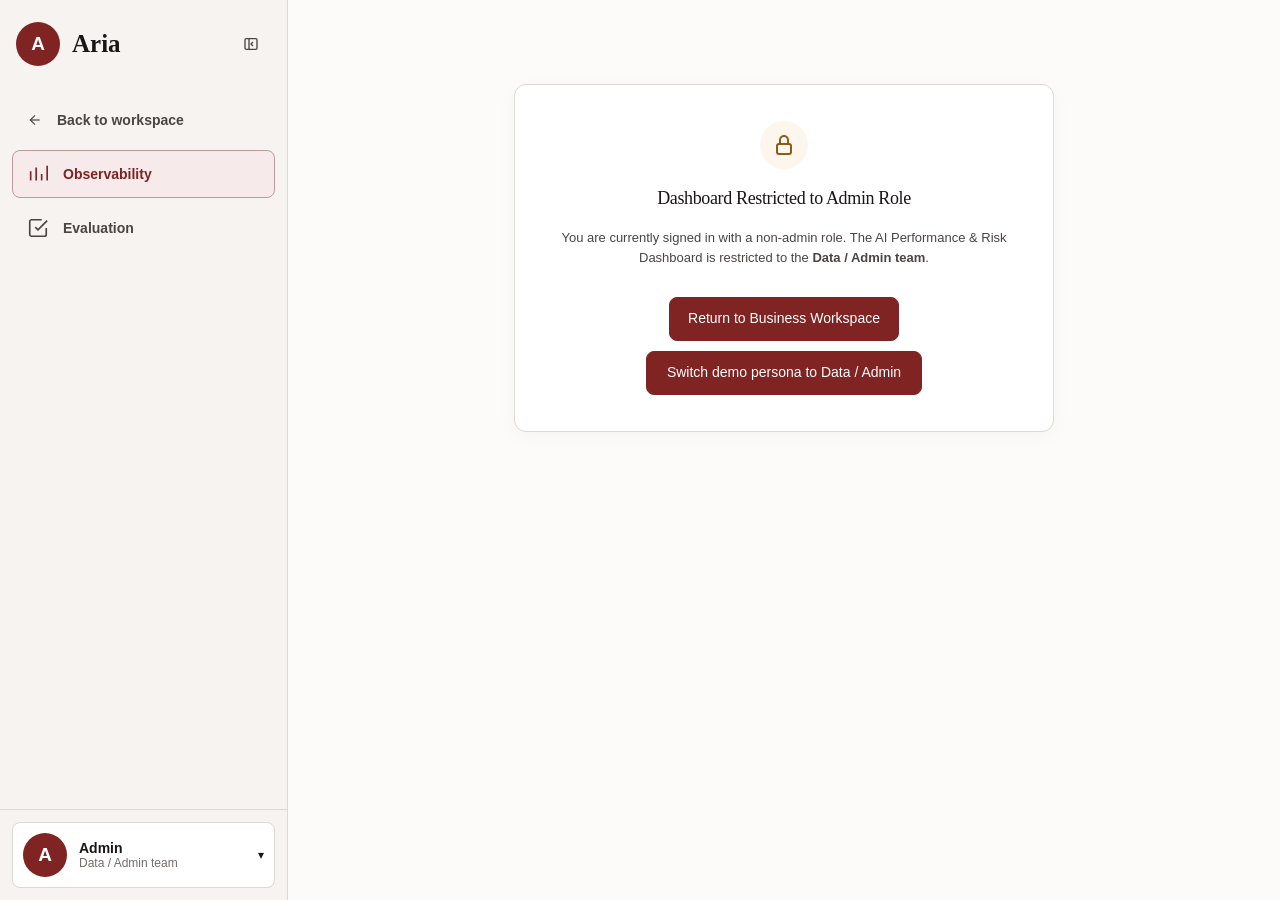
==== commit 8689ae53: "feat(ui): refine help modals, settings layout, and sidebar behavior" ====
--- a/admin.html
+++ b/admin.html
@@ -3,7 +3,7 @@
 <head>
   <meta charset="UTF-8">
   <meta name="viewport" content="width=device-width, initial-scale=1.0">
-  <title>Aria · Observability &amp; evaluation</title>
+  <title>Aria AI Performance & Risk Dashboard</title>
   <meta name="description" content="Unified observability and evaluation dashboard.">
   <link rel="stylesheet" href="styles.css">
   <style>
@@ -19,14 +19,6 @@
     .action-panel { display: flex; gap: 12px; background: var(--bg-surface); padding: 16px; border-radius: var(--radius-md); border: 1px solid var(--border-color); margin-bottom: 24px; align-items: center; justify-content: space-between; }
     .action-title { font-weight: 600; font-size: 15px; }
     .action-desc { font-size: 12px; color: var(--text-secondary); }
-    .admin-settings-modal { width: min(560px, calc(100vw - 32px)); }
-    .admin-settings-group h3 { margin: 0 0 10px; font-size: 13px; font-weight: 600; color: var(--text-secondary); }
-    .admin-setting-options { display: grid; grid-template-columns: repeat(3, minmax(0, 1fr)); gap: 8px; }
-    .admin-setting-option { min-height: 48px; padding: 10px 12px; border: 1px solid var(--border-color); border-radius: var(--radius-control); background: var(--bg-surface); color: var(--text-primary); font: inherit; cursor: pointer; }
-    .admin-setting-option:hover,
-    .admin-setting-option:focus-visible { border-color: var(--accent-primary); }
-    .admin-setting-option.active { border-color: var(--accent-primary); background: var(--accent-subtle); color: var(--accent-primary); font-weight: 700; }
-    @media (max-width: 480px) { .admin-setting-options { grid-template-columns: 1fr; } }
   </style>
 </head>
 <body class="dashboard-page">
@@ -56,10 +48,6 @@
       </nav>
 
       <div class="admin-sidebar-footer">
-        <button type="button" class="admin-settings-link" id="adminSettingsBtn" title="Settings" aria-label="Open settings" aria-haspopup="dialog">
-          <svg viewBox="0 0 24 24" aria-hidden="true"><circle cx="12" cy="12" r="3"></circle><path d="M19.4 15a1.7 1.7 0 0 0 .34 1.88l.06.06-2.83 2.83-.06-.06a1.7 1.7 0 0 0-1.88-.34 1.7 1.7 0 0 0-1.03 1.56V21h-4v-.09A1.7 1.7 0 0 0 8.95 19.4a1.7 1.7 0 0 0-1.88.34l-.06.06-2.83-2.83.06-.06A1.7 1.7 0 0 0 4.6 15a1.7 1.7 0 0 0-1.56-1.03H3v-4h.09A1.7 1.7 0 0 0 4.6 8.95a1.7 1.7 0 0 0-.34-1.88L4.2 7l2.83-2.83.06.06A1.7 1.7 0 0 0 8.97 4.6 1.7 1.7 0 0 0 10 3.04V3h4v.09a1.7 1.7 0 0 0 1.03 1.56 1.7 1.7 0 0 0 1.88-.34l.06-.06L19.8 7l-.06.06a1.7 1.7 0 0 0-.34 1.88A1.7 1.7 0 0 0 20.96 10H21v4h-.09A1.7 1.7 0 0 0 19.4 15Z"></path></svg>
-          <span>Settings</span>
-        </button>
         <div class="user-menu-wrapper admin-user-menu" id="adminUserBadge">
           <button type="button" class="admin-persona-button" id="adminUserMenuBtn" aria-label="User profile and roles" aria-expanded="false">
             <span class="admin-persona-avatar" aria-hidden="true">A</span>
@@ -68,6 +56,10 @@
           </button>
           <div class="user-menu-dropdown" id="adminUserMenuDropdown" role="menu">
             <div class="user-menu-context"><strong>Demo persona</strong><span>Access and masking are simulated.</span></div>
+            <button type="button" class="user-menu-item" id="adminSettingsBtn" role="menuitem" aria-haspopup="dialog">
+              <svg width="14" height="14" fill="none" stroke="currentColor" stroke-width="2" viewBox="0 0 24 24" aria-hidden="true"><circle cx="12" cy="12" r="3"></circle><path d="M19.4 15a1.7 1.7 0 0 0 .34 1.88l.06.06-2.83 2.83-.06-.06a1.7 1.7 0 0 0-1.88-.34 1.7 1.7 0 0 0-1.03 1.56V21h-4v-.09A1.7 1.7 0 0 0 8.95 19.4a1.7 1.7 0 0 0-1.88.34l-.06.06-2.83-2.83.06-.06A1.7 1.7 0 0 0 4.6 15a1.7 1.7 0 0 0-1.56-1.03H3v-4h.09A1.7 1.7 0 0 0 4.6 8.95a1.7 1.7 0 0 0-.34-1.88L4.2 7l2.83-2.83.06.06A1.7 1.7 0 0 0 8.97 4.6 1.7 1.7 0 0 0 10 3.04V3h4v.09a1.7 1.7 0 0 0 1.03 1.56 1.7 1.7 0 0 0 1.88-.34l.06-.06L19.8 7l-.06.06a1.7 1.7 0 0 0-.34 1.88A1.7 1.7 0 0 0 20.96 10H21v4h-.09A1.7 1.7 0 0 0 19.4 15Z"></path></svg>
+              <span>Settings</span>
+            </button>
             <a href="index.html" class="user-menu-item" role="menuitem">Return to business workspace</a>
             <button type="button" class="user-menu-item" id="adminSwitchPersonaBtn" role="menuitem"><span>Switch demo persona</span></button>
           </div>
@@ -88,8 +80,8 @@
           You are currently signed in with a non-admin role. The AI Performance & Risk Dashboard is restricted to the <strong>Data / Admin team</strong>.
         </p>
         <div style="display: flex; gap: 10px; align-items: center; justify-content: center; flex-wrap: wrap; margin-top: 14px;">
-          <a href="index.html" class="btn-secondary" style="display: inline-flex; align-items: center; text-decoration: none;">Return to workspace</a>
-          <button type="button" class="btn-new-chat" id="switchToAdminBtn" style="width: auto; padding: 8px 20px;">Switch to Data / Admin persona</button>
+          <a href="index.html" class="btn-new-chat" style="width: auto; background: var(--bg-surface); color: var(--text-primary); border-color: var(--border-color); padding: 8px 18px; text-decoration: none;">Return to Business Workspace</a>
+          <button type="button" class="btn-new-chat" id="switchToAdminBtn" style="width: auto; background: var(--accent-primary); color: #fff; padding: 8px 20px;">Switch demo persona to Data / Admin</button>
         </div>
       </div>
     </div>
@@ -98,7 +90,7 @@
       
       <!-- Narrative Header -->
       <div class="answer-journey-only" style="padding: 60px 40px; background: var(--bg-app); border-bottom: 1px solid var(--border-color);">
-        <h1 style="font-family: var(--font-sans); font-size: 48px; margin-bottom: 16px;">Answer Journey</h1>
+        <h1 style="font-family: var(--font-serif); font-size: 48px; margin-bottom: 16px;">Answer Journey</h1>
         <p style="font-size: 18px; color: var(--text-secondary); max-width: 600px;">
           An editorial case study of AI performance, observing how Aria interprets, validates, and impacts business operations.
         </p>
@@ -108,7 +100,7 @@
       <section class="journey-step answer-journey-only" style="padding: 60px 40px; background: var(--bg-surface);">
         <div class="journey-step-number">01</div>
         <h2 class="journey-step-title">The question</h2>
-        <div style="max-width: 800px; font-size: 24px; font-family: var(--font-sans); color: var(--text-primary); border-left: 2px solid var(--accent-primary); padding-left: 24px;">
+        <div style="max-width: 800px; font-size: 24px; font-family: var(--font-serif); color: var(--text-primary); border-left: 2px solid var(--accent-primary); padding-left: 24px;">
           "What is the total value of pending procurement contracts expiring this quarter?"
         </div>
       </section>
@@ -134,7 +126,7 @@
         <div class="journey-step-number">03</div>
         <h2 class="journey-step-title">The answer produced</h2>
         <div style="max-width: 800px;">
-          <div style="font-size: 48px; font-family: var(--font-sans); margin-bottom: 16px;">$14.2M</div>
+          <div style="font-size: 48px; font-family: var(--font-serif); margin-bottom: 16px;">$14.2M</div>
           <p style="font-size: 18px; color: var(--text-secondary);">Across 43 pending contracts identified in the active database.</p>
         </div>
       </section>
@@ -339,21 +331,41 @@
     </div>
   </div>
 
-  <div class="modal-backdrop" id="adminSettingsBackdrop" aria-hidden="true">
-    <div class="app-modal admin-settings-modal" role="dialog" aria-modal="true" aria-labelledby="adminSettingsTitle" tabindex="-1">
+  <div class="modal-backdrop settings-page-backdrop" id="adminSettingsBackdrop" aria-hidden="true">
+    <div class="app-modal settings-modal" role="dialog" aria-modal="true" aria-labelledby="adminSettingsTitle" tabindex="-1">
       <div class="modal-header">
-        <div class="modal-title" id="adminSettingsTitle">User Preferences &amp; Settings</div>
+        <div class="modal-title" id="adminSettingsTitle">Aria settings</div>
         <button type="button" class="header-icon-btn" id="closeAdminSettingsBtn" aria-label="Close settings">✕</button>
       </div>
-      <div class="modal-body">
-        <section class="admin-settings-group" aria-labelledby="appearanceSettingLabel">
-          <h3 id="appearanceSettingLabel">Appearance</h3>
-          <div class="admin-setting-options" data-setting-group="theme">
-            <button type="button" class="admin-setting-option" data-theme-choice="light">Light</button>
-            <button type="button" class="admin-setting-option" data-theme-choice="dark">Dark</button>
-            <button type="button" class="admin-setting-option" data-theme-choice="system">System</button>
-          </div>
-        </section>
+      <div class="settings-primary-tabs" role="tablist" aria-label="Settings sections">
+        <button type="button" class="settings-primary-tab active" id="adminAppearanceTabBtn" role="tab" aria-selected="true" aria-controls="adminAppearancePanel">Appearance</button>
+        <button type="button" class="settings-primary-tab" id="adminPreferencesTabBtn" role="tab" aria-selected="false" aria-controls="adminPreferencesPanel">Preferences</button>
+      </div>
+      <div class="modal-body settings-panel" id="adminAppearancePanel" role="tabpanel" aria-labelledby="adminAppearanceTabBtn">
+        <h1>Appearance</h1>
+        <p class="settings-panel-intro">Choose how Aria looks across your workspace.</p>
+        <div class="schema-table-card">
+          <div style="font-weight: 600; font-size: 13px;">Appearance Theme</div>
+          <div style="display: flex; gap: 8px; margin-top: 6px;">
+            <button type="button" class="view-btn theme-choice-btn" data-theme-choice="light">Light</button>
+            <button type="button" class="view-btn theme-choice-btn" data-theme-choice="dark">Dark</button>
+            <button type="button" class="view-btn theme-choice-btn" data-theme-choice="system">System</button>
+          </div>
+        </div>
+      </div>
+      <div class="modal-body settings-panel" id="adminPreferencesPanel" role="tabpanel" aria-labelledby="adminPreferencesTabBtn" hidden>
+        <h1>Preferences</h1>
+        <p class="settings-panel-intro">Control how answers and processing details are displayed.</p>
+        <div class="schema-table-card">
+          <div style="font-weight: 600; font-size: 13px;">Answer Detail Level</div>
+          <div style="display: flex; gap: 8px; margin-top: 6px;">
+            <button type="button" class="view-btn admin-detail-choice-btn active" data-detail="detailed">Detailed (Executive Summary + Stats)</button>
+            <button type="button" class="view-btn admin-detail-choice-btn" data-detail="concise">Concise (Key Takeaway only)</button>
+          </div>
+        </div>
+        <div class="schema-table-card settings-switch-card"><label class="settings-switch-row" for="adminSettingShowSql"><span class="settings-switch-label">Expand SQL query</span><span class="settings-switch-control"><input type="checkbox" id="adminSettingShowSql"><span class="settings-switch-track" aria-hidden="true"><span class="switch-option switch-option-off">No</span><span class="switch-option switch-option-on">Yes</span></span></span></label></div>
+        <div class="schema-table-card settings-switch-card"><label class="settings-switch-row" for="adminSettingShowPipeline"><span class="settings-switch-label">Animated pipeline stages</span><span class="settings-switch-control"><input type="checkbox" id="adminSettingShowPipeline"><span class="settings-switch-track" aria-hidden="true"><span class="switch-option switch-option-off">Off</span><span class="switch-option switch-option-on">Show</span></span></span></label></div>
+        <div class="schema-table-card settings-switch-card"><label class="settings-switch-row" for="adminSettingCompactMode"><span class="settings-switch-label">Compact messages</span><span class="settings-switch-control"><input type="checkbox" id="adminSettingCompactMode"><span class="settings-switch-track" aria-hidden="true"><span class="switch-option switch-option-off">No</span><span class="switch-option switch-option-on">Yes</span></span></span></label></div>
       </div>
     </div>
   </div>
@@ -396,15 +408,48 @@
       const adminSettingsBackdrop = document.getElementById('adminSettingsBackdrop');
       const closeAdminSettingsBtn = document.getElementById('closeAdminSettingsBtn');
       const adminSettingsDialog = adminSettingsBackdrop.querySelector('[role="dialog"]');
+      closeAdminSettingsBtn.innerHTML = '<svg width="18" height="18" fill="none" stroke="currentColor" stroke-width="2" viewBox="0 0 24 24" aria-hidden="true"><path d="m15 18-6-6 6-6"></path></svg><span>Back to app</span>';
+      closeAdminSettingsBtn.setAttribute('aria-label', 'Back to admin workspace');
+      const adminAppearanceTabBtn = document.getElementById('adminAppearanceTabBtn');
+      const adminPreferencesTabBtn = document.getElementById('adminPreferencesTabBtn');
+      const adminAppearancePanel = document.getElementById('adminAppearancePanel');
+      const adminPreferencesPanel = document.getElementById('adminPreferencesPanel');
+      const getWorkspacePreferences = () => {
+        try { return JSON.parse(localStorage.getItem('aria_workspace_preferences')) || {}; } catch (e) { return {}; }
+      };
+      const saveWorkspacePreferences = preferences => localStorage.setItem('aria_workspace_preferences', JSON.stringify(preferences));
+      const setAdminSettingsSection = section => {
+        const showPreferences = section === 'preferences';
+        adminAppearancePanel.hidden = showPreferences;
+        adminPreferencesPanel.hidden = !showPreferences;
+        adminAppearanceTabBtn.classList.toggle('active', !showPreferences);
+        adminPreferencesTabBtn.classList.toggle('active', showPreferences);
+        adminAppearanceTabBtn.setAttribute('aria-selected', String(!showPreferences));
+        adminPreferencesTabBtn.setAttribute('aria-selected', String(showPreferences));
+      };
       const syncSettingsControls = () => {
         const theme = localStorage.getItem('aria_theme') || 'light';
+        const preferences = getWorkspacePreferences();
         document.querySelectorAll('[data-theme-choice]').forEach(button => {
           const selected = button.dataset.themeChoice === theme;
           button.classList.toggle('active', selected);
           button.setAttribute('aria-pressed', String(selected));
         });
+        document.querySelectorAll('.admin-detail-choice-btn').forEach(button => {
+          const selected = button.dataset.detail === (preferences.detailLevel || 'detailed');
+          button.classList.toggle('active', selected);
+          button.setAttribute('aria-pressed', String(selected));
+        });
+        document.getElementById('adminSettingShowSql').checked = Boolean(preferences.showSqlDefault);
+        document.getElementById('adminSettingShowPipeline').checked = Boolean(preferences.showPipelineDefault);
+        document.getElementById('adminSettingCompactMode').checked = Boolean(preferences.compactMode);
       };
       const openAdminSettings = () => {
+        const adminUserMenuDropdown = document.getElementById('adminUserMenuDropdown');
+        const adminUserMenuBtn = document.getElementById('adminUserMenuBtn');
+        adminUserMenuDropdown.classList.remove('open');
+        adminUserMenuBtn.setAttribute('aria-expanded', 'false');
+        setAdminSettingsSection('appearance');
         syncSettingsControls();
         adminSettingsBackdrop.classList.add('open');
         adminSettingsBackdrop.setAttribute('aria-hidden', 'false');
@@ -416,6 +461,8 @@
         requestAnimationFrame(() => adminSettingsBtn.focus());
       };
       adminSettingsBtn.addEventListener('click', openAdminSettings);
+      adminAppearanceTabBtn.addEventListener('click', () => setAdminSettingsSection('appearance'));
+      adminPreferencesTabBtn.addEventListener('click', () => setAdminSettingsSection('preferences'));
       closeAdminSettingsBtn.addEventListener('click', closeAdminSettings);
       adminSettingsBackdrop.addEventListener('click', event => {
         if (event.target === adminSettingsBackdrop) closeAdminSettings();
@@ -429,6 +476,25 @@
             : theme;
           document.documentElement.setAttribute('data-theme', resolved);
           syncSettingsControls();
+        });
+      });
+      document.querySelectorAll('.admin-detail-choice-btn').forEach(button => {
+        button.addEventListener('click', () => {
+          const preferences = getWorkspacePreferences();
+          preferences.detailLevel = button.dataset.detail;
+          saveWorkspacePreferences(preferences);
+          syncSettingsControls();
+        });
+      });
+      [
+        ['adminSettingShowSql', 'showSqlDefault'],
+        ['adminSettingShowPipeline', 'showPipelineDefault'],
+        ['adminSettingCompactMode', 'compactMode']
+      ].forEach(([id, key]) => {
+        document.getElementById(id).addEventListener('change', event => {
+          const preferences = getWorkspacePreferences();
+          preferences[key] = event.target.checked;
+          saveWorkspacePreferences(preferences);
         });
       });
       const adminSidebar = document.getElementById('adminSidebar');
@@ -562,7 +628,7 @@
         document.getElementById('benchmarkModel').textContent = benchmarkRun ? benchmarkRun.model : 'Not executed';
         document.getElementById('benchmarkConfig').textContent = benchmarkRun ? benchmarkRun.configVersion : strat.configVersion;
         document.getElementById('benchmarkDataset').textContent = strat.datasetVersion;
-        document.getElementById('benchmarkRunTime').textContent = benchmarkRun ? new Date(benchmarkRun.executedAt).toLocaleString('en-GB', { day: 'numeric', month: 'short', year: 'numeric', hour: '2-digit', minute: '2-digit' }) : 'Not run';
+        document.getElementById('benchmarkRunTime').textContent = benchmarkRun ? new Date(benchmarkRun.executedAt).toLocaleString() : 'Not run';
         document.getElementById('benchmarkPassRate').textContent = benchmarkHasRun ? strat.accuracyPct + '%' : 'Not run';
         document.getElementById('benchmarkPassCount').textContent = benchmarkHasRun ? `${strat.passCount} of ${strat.totalCount} fixture assertions passed` : 'Binary fixture checks';
         document.getElementById('benchmarkLatency').textContent = benchmarkHasRun ? (strat.avgLatencyMs / 1000).toFixed(2) + 's' : 'Not run';
--- a/styles.css
+++ b/styles.css
@@ -3,117 +3,94 @@
    Design System & Stylesheet (Flat, Crisp, Enterprise-Appropriate)
    ========================================================================== */
 
-/* 1. CSS VARIABLES (Theme Definitions)
-   Conversational workspace: monochrome chrome in the style of modern chat
-   assistants. Black/white carries primary actions; one blue is reserved for
-   links, selection, focus and data series; status colours carry meaning only. */
+/* 1. CSS VARIABLES (Theme Definitions) */
 :root {
-  /* Surfaces */
-  --bg-app: #ffffff;
+  /* Light Mode (Editorial Ivory & Oxblood) */
+  --bg-app: #fcfbfa; /* Warm ivory */
   --bg-surface: #ffffff;
-  --bg-sidebar: #f9f9f9;
-  --bg-subtle: #f4f4f4;
-  --bg-hover: #ececec;
-  --bg-active: #e3e3e3;
-  --bg-code: #171717;
-  --text-code: #f4f4f4;
-
-  --border-color: #e5e5e5;
-  --border-strong: #d0d0d0;
-
-  /* Text */
-  --text-primary: #0d0d0d;
-  --text-secondary: #4f4f4f;
-  --text-muted: #6b6b6b;
+  --bg-sidebar: #f6f3f1; /* Subtle contrast from the warm ivory app canvas */
+  --bg-hover: #eae7e1;
+  --bg-active: #dfdcd5;
+  --bg-code: #1c1919;
+  --text-code: #fcfbfa;
+
+  --border-color: #dcd8d3;
+  --border-strong: #bcb7b0;
+
+  --text-primary: #1a1516; /* Near-black with warm undertone */
+  --text-secondary: #4a4443;
+  --text-muted: #736b69;
   --text-inverse: #ffffff;
 
-  /* Accent: links, selection, focus and data. Never a primary button fill. */
-  --accent-primary: #2563eb;
-  --accent-hover: #1d4ed8;
-  --accent-subtle: #eef4ff;
-  --accent-border: #c7d7fe;
-  --accent-text: #1d4ed8;
-  --focus-ring: #2563eb;
+  --accent-primary: #802323; /* Oxblood / Burgundy */
+  --accent-hover: #631919;
+  --accent-subtle: #f7eaea;
+  --accent-border: #dcb3b3;
+  --accent-text: #802323;
+  --focus-ring: #802323;
   --control-bg: #ffffff;
-  --control-disabled-bg: #f4f4f4;
-  --control-disabled-text: #6b6b6b;
+  --control-disabled-bg: #eae7e1;
+  --control-disabled-text: #625b59;
 
   /* Interactive colour pairs: foreground and background always move together. */
-  --button-primary-bg: #0d0d0d;
+  --button-primary-bg: #802323;
   --button-primary-fg: #ffffff;
-  --button-primary-hover-bg: #2f2f2f;
+  --button-primary-hover-bg: #631919;
   --button-primary-hover-fg: #ffffff;
-  --button-primary-active-bg: #000000;
+  --button-primary-active-bg: #4f1212;
   --button-primary-active-fg: #ffffff;
   --button-secondary-bg: #ffffff;
-  --button-secondary-fg: #0d0d0d;
-  --button-secondary-hover-bg: #f4f4f4;
-  --button-secondary-hover-fg: #0d0d0d;
-  --button-secondary-active-bg: #ececec;
-  --button-secondary-active-fg: #0d0d0d;
-  --button-disabled-bg: #ececec;
-  --button-disabled-fg: #6b6b6b;
-  --button-danger-bg: #c4281c;
-  --button-danger-fg: #ffffff;
-  --button-danger-hover-bg: #a3200f;
-  --user-turn-bg: #f4f4f4;
-  --user-turn-fg: #0d0d0d;
-  --user-turn-border: transparent;
-  --assistant-turn-bg: transparent;
-  --assistant-turn-border: transparent;
-
-  /* Status: reserved for meaning, never decoration. */
-  --success-color: #0f7b3f;
-  --success-bg: #edfaf2;
-  --success-border: #b6e3c7;
-
-  --warning-color: #9a5b00;
-  --warning-bg: #fff7e8;
-  --warning-border: #f2d39b;
-
-  --danger-color: #c4281c;
-  --danger-bg: #fdf1f0;
-  --danger-border: #f5c3be;
-
-  --info-color: #1d4ed8;
+  --button-secondary-fg: #1a1516;
+  --button-secondary-hover-bg: #eae7e1;
+  --button-secondary-hover-fg: #1a1516;
+  --button-secondary-active-bg: #dfdcd5;
+  --button-secondary-active-fg: #1a1516;
+  --button-disabled-bg: #eae7e1;
+  --button-disabled-fg: #625b59;
+  --user-turn-bg: #802323;
+  --user-turn-fg: #ffffff;
+  --assistant-turn-bg: #f5f3f0;
+  --assistant-turn-border: #cfc9c2;
+
+  --success-color: #2b593f;
+  --success-bg: #eaf3ed;
+  --success-border: #b8d4c4;
+
+  --warning-color: #8c5b19;
+  --warning-bg: #fdf6ec;
+  --warning-border: #e6c89e;
+
+  --danger-color: #a63131;
+  --danger-bg: #fbeded;
+  --danger-border: #e8baba;
 
   --user-bubble-bg: transparent;
-  --user-bubble-text: #0d0d0d;
+  --user-bubble-text: #1a1516;
   --agent-bubble-bg: transparent;
 
-  --table-header-bg: #f9f9f9;
-  --table-row-hover: #f9f9f9;
-  --table-border: #e5e5e5;
-
-  /* Data visualisation */
-  --chart-1: #2563eb;
-  --chart-2: #10a37f;
-  --chart-3: #f59e0b;
-  --chart-4: #8b5cf6;
-  --chart-5: #64748b;
-  --chart-track: #f0f0f0;
-
-  /* Elevation: only floating layers (composer, menus, dialogs) lift. */
-  --shadow-sm: 0 1px 2px rgba(0, 0, 0, 0.04);
-  --shadow-md: 0 4px 16px rgba(0, 0, 0, 0.06);
-  --shadow-lg: 0 16px 48px rgba(0, 0, 0, 0.14);
-  --shadow-composer: 0 0 0 1px rgba(0, 0, 0, 0.04), 0 4px 20px rgba(0, 0, 0, 0.06);
+  --table-header-bg: #fcfbfa;
+  --table-row-hover: #f5f4f1;
+  --table-border: #dcd8d3;
+
+  /* No shadows, or very crisp */
+  --shadow-sm: none;
+  --shadow-md: none;
+  --shadow-lg: 0 4px 20px rgba(0,0,0,0.03);
 
   /* Shared shape tokens */
-  --radius-sm: 6px;
-  --radius-md: 10px;
-  --radius-lg: 16px;
-  --radius-full: 9999px;
-  --radius-control: 10px;
-  --radius-container: 16px;
-
-  /* Typography */
-  --type-caption: 12px;
+  --radius-sm: 8px;
+  --radius-md: 8px;
+  --radius-lg: 12px;
+  --radius-full: 9999px; /* keep for circles if needed */
+  --radius-control: 8px;
+  --radius-container: 12px;
+
+  /* Editorial Typography */
   --type-body: 14px;
   --type-body-lg: 16px;
-  --type-title-sm: 18px;
-  --type-title-md: 24px;
-  --type-title-lg: 28px;
+  --type-title-sm: 20px;
+  --type-title-md: 28px;
+  --type-title-lg: 36px;
   --space-1: 8px;
   --space-2: 16px;
   --space-3: 24px;
@@ -121,104 +98,83 @@
   --space-5: 40px;
   --space-6: 48px;
 
-  /* Fonts: one UI family throughout; mono only for code and identifiers. */
-  --font-sans: ui-sans-serif, -apple-system, system-ui, "Segoe UI Variable Text", "Segoe UI", Roboto, Helvetica, Arial, sans-serif;
-  --font-display: ui-sans-serif, -apple-system, system-ui, "Segoe UI Variable Display", "Segoe UI", Roboto, Helvetica, Arial, sans-serif;
-  --font-mono: ui-monospace, "Cascadia Mono", SFMono-Regular, Menlo, Consolas, monospace;
-
-  /* Layout */
-  --sidebar-width: 260px;
-  --thread-width: 768px;
-  --header-height: 0px;
+  /* Fonts */
+  --font-sans: -apple-system, BlinkMacSystemFont, "Segoe UI", Roboto, "Helvetica Neue", Arial, sans-serif;
+  --font-serif: "Sitka Text", Cambria, "Times New Roman", Times, serif;
+  --font-mono: ui-monospace, SFMono-Regular, Menlo, Monaco, Consolas, monospace;
+
+  --sidebar-width: 280px;
+  --header-height: 48px; /* Slim header */
   --drawer-width: 440px;
   --font-scale: 14px;
 }
 
 /* Dark Mode Overrides */
 [data-theme="dark"] {
-  --bg-app: #212121;
-  --bg-surface: #212121;
-  --bg-sidebar: #171717;
-  --bg-subtle: #2f2f2f;
-  --bg-hover: #2a2a2a;
-  --bg-active: #383838;
-  --bg-code: #0d0d0d;
-  --text-code: #ececec;
-
-  --border-color: #383838;
-  --border-strong: #4d4d4d;
-
-  --text-primary: #ececec;
-  --text-secondary: #c4c4c4;
-  --text-muted: #a3a3a3;
-  --text-inverse: #0d0d0d;
-
-  --accent-primary: #2f6fe4; /* fill-safe: white text passes 4.5:1; text uses --accent-text */
-  --accent-hover: #4a84f0;
-  --accent-subtle: #1c2840;
-  --accent-border: #2f4a80;
-  --accent-text: #8ab4ff;
-  --focus-ring: #8ab4ff;
-  --control-bg: #2a2a2a;
-  --control-disabled-bg: #2a2a2a;
-  --control-disabled-text: #a3a3a3;
-
-  --button-primary-bg: #ececec;
-  --button-primary-fg: #0d0d0d;
-  --button-primary-hover-bg: #ffffff;
-  --button-primary-hover-fg: #0d0d0d;
-  --button-primary-active-bg: #d4d4d4;
-  --button-primary-active-fg: #0d0d0d;
-  --button-secondary-bg: #212121;
-  --button-secondary-fg: #ececec;
-  --button-secondary-hover-bg: #2f2f2f;
+  --bg-app: #151313; /* Near-black warm */
+  --bg-surface: #151313;
+  --bg-sidebar: #1c1919;
+  --bg-hover: #2a2626;
+  --bg-active: #383333;
+  --bg-code: #000000;
+  --text-code: #fcfbfa;
+
+  --border-color: #383333;
+  --border-strong: #4f4848;
+
+  --text-primary: #f5f4f1;
+  --text-secondary: #bcb7b0;
+  --text-muted: #aaa29f;
+  --text-inverse: #ffffff;
+
+  --accent-primary: #a83c3c;
+  --accent-hover: #c44e4e;
+  --accent-subtle: #2d1414;
+  --accent-border: #4d2323;
+  --accent-text: #eebfbf;
+  --focus-ring: #eebfbf;
+  --control-bg: #201d1d;
+  --control-disabled-bg: #2a2626;
+  --control-disabled-text: #bcb7b0;
+
+  --button-primary-bg: #8f3030;
+  --button-primary-fg: #ffffff;
+  --button-primary-hover-bg: #762525;
+  --button-primary-hover-fg: #ffffff;
+  --button-primary-active-bg: #641d1d;
+  --button-primary-active-fg: #ffffff;
+  --button-secondary-bg: #201d1d;
+  --button-secondary-fg: #f5f4f1;
+  --button-secondary-hover-bg: #383333;
   --button-secondary-hover-fg: #ffffff;
-  --button-secondary-active-bg: #383838;
+  --button-secondary-active-bg: #4f4848;
   --button-secondary-active-fg: #ffffff;
-  --button-disabled-bg: #2f2f2f;
-  --button-disabled-fg: #8f8f8f;
-  --button-danger-bg: #d0352a;
-  --button-danger-fg: #ffffff;
-  --button-danger-hover-bg: #e04a3f;
-  --user-turn-bg: #2f2f2f;
-  --user-turn-fg: #ececec;
-  --user-turn-border: transparent;
-  --assistant-turn-bg: transparent;
-  --assistant-turn-border: transparent;
-
-  --success-color: #5fd08f;
-  --success-bg: #12291c;
-  --success-border: #1f4d33;
-
-  --warning-color: #f2b45a;
-  --warning-bg: #2c2210;
-  --warning-border: #5b4016;
-
-  --danger-color: #ff8a80;
-  --danger-bg: #2e1614;
-  --danger-border: #5e2722;
-
-  --info-color: #8ab4ff;
+  --button-disabled-bg: #2a2626;
+  --button-disabled-fg: #bcb7b0;
+  --user-turn-bg: #8f3030;
+  --user-turn-fg: #ffffff;
+  --assistant-turn-bg: #201d1d;
+  --assistant-turn-border: #4f4848;
+
+  --success-color: #5bb07e;
+  --success-bg: #143020;
+  --success-border: #1e4a31;
+
+  --warning-color: #e3a956;
+  --warning-bg: #3d270c;
+  --warning-border: #5c3a12;
+
+  --danger-color: #e06060;
+  --danger-bg: #3d1414;
+  --danger-border: #632121;
 
   --user-bubble-bg: transparent;
-  --user-bubble-text: #ececec;
+  --user-bubble-text: #f5f4f1;
   --agent-bubble-bg: transparent;
 
-  --table-header-bg: #262626;
-  --table-row-hover: #262626;
-  --table-border: #383838;
-
-  --chart-1: #6b9bff;
-  --chart-2: #34c79b;
-  --chart-3: #f2b45a;
-  --chart-4: #b39dff;
-  --chart-5: #94a3b8;
-  --chart-track: #2f2f2f;
-
-  --shadow-sm: 0 1px 2px rgba(0, 0, 0, 0.4);
-  --shadow-md: 0 4px 16px rgba(0, 0, 0, 0.4);
-  --shadow-lg: 0 16px 48px rgba(0, 0, 0, 0.55);
-  --shadow-composer: 0 0 0 1px rgba(255, 255, 255, 0.06), 0 4px 20px rgba(0, 0, 0, 0.35);
+  --table-header-bg: #151313;
+  --table-row-hover: #1c1919;
+  --table-border: #383333;
 }
 
 /* Font Size Scales */
@@ -370,7 +326,7 @@
 }
 .sidebar-brand-name {
   color: var(--text-primary);
-  font-family: var(--font-sans);
+  font-family: var(--font-serif);
   font-size: 22px;
   font-weight: 600;
 }
@@ -533,6 +489,8 @@
   color: var(--text-muted);
   font-size: 11px;
   font-weight: 700;
+  letter-spacing: .05em;
+  text-transform: uppercase;
 }
 #userMenuPersonaRole { color: var(--accent-text); font-size: 12px; font-weight: 700; }
 .user-menu-context small { margin-top: 3px; color: var(--text-muted); font-size: 11px; line-height: 1.4; }
@@ -570,6 +528,37 @@
   background-color: var(--bg-hover);
   color: var(--text-primary);
 }
+
+.user-menu-item-chevron { margin-left: auto; }
+.user-help-menu-group { position: relative; }
+.user-help-menu-group::after {
+  content: '';
+  position: absolute;
+  z-index: 1;
+  top: -18px;
+  bottom: -18px;
+  left: 100%;
+  width: 12px;
+}
+.user-help-submenu {
+  position: absolute;
+  bottom: 0;
+  left: calc(100% + 8px);
+  display: none;
+  width: 230px;
+  flex-direction: column;
+  gap: 2px;
+  padding: 6px;
+  border: 1px solid var(--border-color);
+  border-radius: var(--radius-md);
+  background: var(--bg-surface);
+  box-shadow: var(--shadow-lg);
+  z-index: 3;
+}
+.user-help-submenu.open,
+.user-help-menu-group:hover .user-help-submenu,
+.user-help-menu-group:focus-within .user-help-submenu { display: flex; }
+.help-topic-item { min-height: 38px; }
 
 .sidebar-account {
   display: flex;
@@ -675,7 +664,8 @@
   border-bottom-color: var(--accent-primary);
   color: var(--accent-primary);
 }
-#settingsDrawer [hidden] { display: none !important; }
+#settingsDrawer [hidden],
+.settings-modal [hidden] { display: none !important; }
 .settings-help-panel {
   min-width: 0;
   overflow-x: hidden;
@@ -739,6 +729,21 @@
     bottom: 0;
     left: calc(100% + 8px);
     max-height: calc(100dvh - var(--header-height) - 24px);
+    overflow: visible;
+  }
+}
+
+@media (max-width: 820px) {
+  .user-help-menu-group::after { display: none; }
+  .user-help-submenu {
+    position: static;
+    width: 100%;
+    margin-top: 2px;
+    padding: 4px 4px 4px 22px;
+    border: 0;
+    border-left: 1px solid var(--border-color);
+    border-radius: 0;
+    box-shadow: none;
   }
 }
 .user-menu-item.danger:hover {
@@ -872,6 +877,8 @@
 .sidebar-section-heading {
   font-size: 12px;
   font-weight: 700;
+  text-transform: uppercase;
+  letter-spacing: 0.6px;
   color: var(--text-muted);
 }
 
@@ -1061,6 +1068,8 @@
 .history-group-title {
   font-size: 12px;
   font-weight: 600;
+  text-transform: uppercase;
+  letter-spacing: 0.5px;
   color: var(--text-muted);
   padding: 4px 8px;
   margin-top: 4px;
@@ -1334,6 +1343,8 @@
 .example-section-label {
   font-size: 12px;
   font-weight: 600;
+  text-transform: uppercase;
+  letter-spacing: 0.5px;
   color: var(--text-muted);
   margin-bottom: 10px;
   text-align: left;
@@ -1376,7 +1387,9 @@
 .example-card-category {
   font-size: 12px;
   font-weight: 600;
+  text-transform: uppercase;
   color: var(--accent-text);
+  letter-spacing: 0.3px;
 }
 
 .example-card-text {
@@ -1787,6 +1800,8 @@
   color: var(--text-muted);
   font-size: 12px;
   font-weight: 700;
+  letter-spacing: .06em;
+  text-transform: uppercase;
 }
 
 .access-boundary-summary strong {
@@ -1839,6 +1854,8 @@
   color: var(--danger-color);
   font-size: 12px;
   font-weight: 700;
+  letter-spacing: .04em;
+  text-transform: uppercase;
 }
 
 .restricted-column-reason {
@@ -1944,10 +1961,10 @@
 .benchmark-research-section .benchmark-run-metadata > .benchmark-section-heading { padding:0; border:0; border-radius:0; background:transparent; }
 .benchmark-section-heading { display:flex; align-items:center; justify-content:space-between; gap:16px; margin-bottom:16px; }
 .benchmark-section-heading h3,.benchmark-definition-note h3,.benchmark-chart-card h3 { margin:2px 0 0; font-size:16px; }
-.benchmark-eyebrow { color:var(--text-muted); font-size: 12px; font-weight:700; }
+.benchmark-eyebrow { color:var(--text-muted); font-size: 12px; font-weight:700; letter-spacing:.09em; text-transform:uppercase; }
 .benchmark-metadata-grid { display:grid; grid-template-columns:repeat(4,minmax(0,1fr)); gap:16px; margin:0; }
 .benchmark-metadata-grid div { min-width:0; }
-.benchmark-metadata-grid dt { color:var(--text-muted); font-size: 12px; font-weight:700; }
+.benchmark-metadata-grid dt { color:var(--text-muted); font-size: 12px; font-weight:700; letter-spacing:.06em; text-transform:uppercase; }
 .benchmark-metadata-grid dd { margin:5px 0 0; color:var(--text-primary); font-size:12px; overflow-wrap:anywhere; }
 .benchmark-summary-grid { display:grid; grid-template-columns:repeat(4,minmax(0,1fr)); gap:12px; margin-top:18px; }
 .benchmark-summary-grid article { border:1px solid var(--border-color); border-radius:var(--radius-md); background:var(--bg-surface); padding:16px; }
@@ -1965,7 +1982,7 @@
 .observability-context { display:grid; grid-template-columns:repeat(4,minmax(0,1fr)); gap:1px; overflow:hidden; border:1px solid var(--border-color); border-radius:var(--radius-md); background:var(--border-color); }
 .observability-context > div { padding:13px 15px; background:var(--bg-app); }
 .observability-context span,.observability-context strong { display:block; }
-.observability-context span { margin-bottom:5px; color:var(--text-muted); font-size: 12px; font-weight:700; }
+.observability-context span { margin-bottom:5px; color:var(--text-muted); font-size: 12px; font-weight:700; letter-spacing:.06em; text-transform:uppercase; }
 .observability-context strong { color:var(--text-primary); font-size:12px; overflow-wrap:anywhere; }
 .observability-kpi-grid { display:grid; grid-template-columns:repeat(4,minmax(0,1fr)); gap:12px; margin-top:18px; }
 .observability-kpi-grid article,.observability-card { border:1px solid var(--border-color); border-radius:var(--radius-md); background:var(--bg-surface); padding:18px; }
@@ -2309,7 +2326,7 @@
   padding: 13px 82px 13px 12px;
   overflow-y: hidden;
   resize: none;
-  font-family: var(--font-sans);
+  font-family: var(--font-serif);
   font-size: 17px;
   line-height: 1.5;
   color: var(--text-primary);
@@ -2423,6 +2440,270 @@
 }
 .modal-backdrop.open {
   display: flex;
+}
+
+.focused-modal-backdrop {
+  background: rgba(15, 12, 12, 0.48);
+  -webkit-backdrop-filter: blur(8px);
+  backdrop-filter: blur(8px);
+}
+
+.settings-modal,
+.help-modal {
+  width: min(680px, calc(100vw - 32px));
+  max-height: min(760px, calc(100dvh - 32px));
+}
+
+.settings-modal {
+  display: grid;
+  grid-template-columns: 180px minmax(0, 1fr);
+  grid-template-rows: auto minmax(420px, 58vh);
+  max-width: 760px;
+  overflow: hidden;
+}
+
+.settings-modal .modal-header {
+  grid-column: 1 / -1;
+  grid-row: 1;
+}
+
+.settings-modal .settings-primary-tabs {
+  grid-column: 1;
+  grid-row: 2;
+  display: flex;
+  flex-direction: column;
+  justify-content: flex-start;
+  gap: 4px;
+  padding: 18px 12px;
+  border-right: 1px solid var(--border-color);
+  border-bottom: 0;
+  background: var(--bg-app);
+}
+
+.settings-modal .settings-primary-tab {
+  width: 100%;
+  min-height: 42px;
+  padding: 10px 12px;
+  border: 0;
+  border-left: 3px solid transparent;
+  border-radius: var(--radius-control);
+  text-align: left;
+}
+
+.settings-modal .settings-primary-tab.active {
+  border-left-color: var(--accent-primary);
+  border-bottom-color: transparent;
+  background: var(--accent-subtle);
+}
+
+.settings-panel {
+  grid-column: 2;
+  grid-row: 2;
+  min-width: 0;
+  height: 100%;
+  padding: 20px;
+  overflow-y: auto;
+}
+
+.settings-panel > .schema-table-card {
+  width: 100%;
+  box-sizing: border-box;
+}
+
+/* Full-page settings workspace */
+.settings-page-backdrop {
+  padding: 0;
+  background: var(--bg-app);
+  z-index: 200;
+}
+
+.settings-page-backdrop .settings-modal {
+  display: grid;
+  grid-template-columns: 330px minmax(0, 1fr);
+  grid-template-rows: auto 1fr;
+  width: 100vw;
+  max-width: none;
+  height: 100dvh;
+  max-height: none;
+  overflow: hidden;
+  border: 0;
+  border-radius: 0;
+  box-shadow: none;
+}
+
+.settings-page-backdrop .settings-modal .modal-header {
+  grid-column: 1;
+  grid-row: 1;
+  flex-direction: column;
+  align-items: stretch;
+  gap: 22px;
+  padding: 24px 20px 14px;
+  border-right: 1px solid var(--border-strong);
+  border-bottom: 0;
+  background: var(--bg-sidebar);
+}
+
+.settings-page-backdrop .settings-modal .modal-title {
+  padding: 0 10px;
+  color: var(--text-primary);
+  font-size: 22px;
+  font-weight: 800;
+}
+
+.settings-page-backdrop #closeSettingsBtn,
+.settings-page-backdrop #closeAdminSettingsBtn {
+  display: flex;
+  width: 100%;
+  min-height: 50px;
+  align-items: center;
+  justify-content: flex-start;
+  gap: 9px;
+  padding: 8px 10px;
+  border: 0;
+  border-radius: var(--radius-control);
+  color: var(--text-primary);
+  background: var(--button-primary-bg);
+  color: var(--button-primary-fg);
+  font-size: 16px;
+  font-weight: 700;
+}
+
+.settings-page-backdrop #closeSettingsBtn:hover,
+.settings-page-backdrop #closeAdminSettingsBtn:hover {
+  background: var(--button-primary-hover-bg);
+  color: var(--button-primary-hover-fg);
+}
+
+.settings-page-backdrop .settings-modal .settings-primary-tabs {
+  grid-column: 1;
+  grid-row: 2;
+  padding: 8px 12px 24px;
+  border-right: 1px solid var(--border-strong);
+  background: var(--bg-sidebar);
+}
+
+.settings-page-backdrop .settings-panel {
+  grid-column: 2;
+  grid-row: 1 / -1;
+  width: 100%;
+  height: 100%;
+  padding: 28px clamp(32px, 8vw, 140px) 64px;
+  background: var(--bg-surface);
+  color: var(--text-primary);
+}
+
+.settings-page-backdrop .settings-primary-tab {
+  min-height: 50px;
+  padding: 12px 16px;
+  color: var(--text-secondary);
+  font-size: 16px;
+  font-weight: 700;
+}
+
+.settings-page-backdrop .settings-primary-tab:hover {
+  background: var(--bg-hover);
+  color: var(--text-primary);
+}
+
+.settings-page-backdrop .settings-primary-tab.active {
+  border-left-width: 4px;
+  background: var(--accent-subtle);
+  color: var(--accent-text);
+  box-shadow: inset 0 0 0 1px var(--accent-border);
+}
+
+.settings-page-backdrop .settings-panel > h1,
+.settings-page-backdrop .settings-panel > .settings-panel-intro,
+.settings-page-backdrop .settings-panel > .schema-table-card {
+  width: 100%;
+  max-width: 920px;
+  margin-right: auto;
+  margin-left: auto;
+}
+
+.settings-page-backdrop .settings-panel > h1 {
+  margin-top: 0;
+  margin-bottom: 8px;
+  color: var(--text-primary);
+  font-family: var(--font-sans);
+  font-size: 36px;
+  font-weight: 750;
+  line-height: 1.2;
+}
+
+.settings-panel-intro {
+  margin-top: 0;
+  margin-bottom: 24px;
+  color: var(--text-secondary);
+  font-size: 17px;
+  line-height: 1.6;
+}
+
+.settings-page-backdrop .settings-panel > .schema-table-card {
+  padding: 20px;
+  border: 1px solid var(--border-strong);
+  border-radius: var(--radius-md);
+  background: var(--bg-app);
+  color: var(--text-primary);
+  font-size: 16px;
+}
+
+.settings-page-backdrop .schema-table-card > div:first-child,
+.settings-page-backdrop .schema-table-card label > span:first-child {
+  color: var(--text-primary);
+  font-size: 16px !important;
+  font-weight: 700 !important;
+  line-height: 1.5;
+}
+
+.settings-page-backdrop .view-btn {
+  min-height: 48px;
+  padding: 10px 16px;
+  border: 1px solid var(--border-strong);
+  background: var(--control-bg);
+  color: var(--text-primary);
+  font-size: 16px;
+  font-weight: 650;
+}
+
+.settings-page-backdrop .view-btn:hover {
+  border-color: var(--accent-primary);
+  background: var(--bg-hover);
+}
+
+.settings-page-backdrop .view-btn.active {
+  border-color: var(--accent-primary);
+  background: var(--accent-subtle);
+  color: var(--accent-text);
+  box-shadow: inset 0 0 0 1px var(--accent-primary);
+}
+
+.settings-page-backdrop input[type="checkbox"] {
+  width: 20px;
+  height: 20px;
+  flex: 0 0 20px;
+}
+
+@media (max-width: 620px) {
+  .settings-page-backdrop .settings-modal {
+    grid-template-columns: 150px minmax(0, 1fr);
+    grid-template-rows: auto 1fr;
+  }
+  .settings-page-backdrop .settings-panel {
+    padding: 24px 16px 48px;
+  }
+  .settings-page-backdrop .settings-modal .modal-header {
+    padding: 18px 8px 10px;
+  }
+  .settings-page-backdrop .settings-modal .modal-title {
+    padding: 0 6px;
+    font-size: 17px;
+  }
+  .settings-page-backdrop .settings-primary-tab,
+  .settings-page-backdrop #closeSettingsBtn,
+  .settings-page-backdrop #closeAdminSettingsBtn {
+    font-size: 14px;
+  }
 }
 
 .app-modal {
@@ -2472,7 +2753,7 @@
 .export-context-preview { display: grid; grid-template-columns: repeat(2, minmax(0, 1fr)); gap: 8px; padding: 12px; border: 1px solid var(--border-color); border-radius: var(--radius-control); background: var(--bg-app); }
 .export-context-preview > div { min-width: 0; }
 .export-context-preview span, .export-context-preview strong { display: block; }
-.export-context-preview span { color: var(--text-muted); font-size: 12px; }
+.export-context-preview span { color: var(--text-muted); font-size: 12px; text-transform: uppercase; letter-spacing: .04em; }
 .export-context-preview strong { margin-top: 2px; overflow-wrap: anywhere; color: var(--text-primary); font-size: 13px; line-height: 1.4; }
 .modal-action-row { display: flex; justify-content: flex-end; gap: 8px; }
 @media (max-width: 560px) { .export-context-preview { grid-template-columns: 1fr; } }
@@ -2880,6 +3161,8 @@
 .kpi-label {
   font-size: 12px;
   font-weight: 700;
+  text-transform: uppercase;
+  letter-spacing: 0.6px;
   color: var(--text-muted);
 }
 
@@ -3091,6 +3374,8 @@
   color: var(--text-secondary);
   font-size: 12px;
   font-weight: 700;
+  text-transform: uppercase;
+  letter-spacing: 0.5px;
   padding: 11px 16px;
   border-bottom: 1px solid var(--border-color);
   white-space: nowrap;
@@ -3307,8 +3592,7 @@
   .sidebar.collapsed .sidebar-rail-separator,
   .sidebar.collapsed .sidebar-conv-section,
   .sidebar.collapsed .sidebar-user-copy,
-  .sidebar.collapsed .user-menu-chevron,
-  .sidebar.collapsed .sidebar-resize-handle {
+  .sidebar.collapsed .user-menu-chevron {
     display: none !important;
   }
   .sidebar.collapsed .workspace-rail-item svg { width: 22px; height: 22px; }
@@ -3363,6 +3647,8 @@
   font-size: 12px;
   font-weight: 600;
   color: var(--text-muted);
+  text-transform: uppercase;
+  letter-spacing: 0.3px;
   margin-right: 2px;
 }
 
@@ -3529,6 +3815,8 @@
   gap: 6px;
   font-size: 12px;
   font-weight: 700;
+  text-transform: uppercase;
+  letter-spacing: 0.4px;
   color: var(--accent-primary);
 }
 
@@ -3552,6 +3840,8 @@
 
 .applied-scope-label {
   font-size: 12px;
+  text-transform: uppercase;
+  letter-spacing: 0.4px;
   font-weight: 600;
   color: var(--text-muted);
 }
@@ -3737,6 +4027,8 @@
   color: var(--text-muted);
   font-size: 11px;
   font-weight: 700;
+  letter-spacing: .06em;
+  text-transform: uppercase;
 }
 
 .inline-interpretation-grid dd {
@@ -3846,6 +4138,8 @@
   gap: 7px;
   font-size: 12px;
   font-weight: 700;
+  text-transform: uppercase;
+  letter-spacing: 0.4px;
   color: var(--accent-primary);
 }
 
@@ -3892,6 +4186,8 @@
   background: var(--bg-surface);
   border: 1px solid var(--border-color);
   border-radius: var(--radius-full);
+  text-transform: uppercase;
+  letter-spacing: 0.3px;
 }
 
 .superseded-callout {
@@ -3936,6 +4232,8 @@
 
 .interpretation-item-label {
   font-size: 12px;
+  text-transform: uppercase;
+  letter-spacing: 0.4px;
   font-weight: 600;
   color: var(--text-muted);
 }
@@ -4073,6 +4371,8 @@
   border-radius: var(--radius-full);
   font-size: 12px;
   font-weight: 700;
+  letter-spacing: 0.35px;
+  text-transform: uppercase;
 }
 
 .result-state-card.state-warning .result-state-label {
@@ -4102,6 +4402,8 @@
   color: var(--text-muted);
   font-size: 12px;
   font-weight: 700;
+  letter-spacing: .04em;
+  text-transform: uppercase;
 }
 
 .state-applied-scope strong { color: var(--text-primary); font-size: 14px; line-height: 1.45; }
@@ -4213,6 +4515,7 @@
   flex: 0 0 auto;
   font-size: 12px;
   font-weight: 750;
+  text-transform: uppercase;
   color: var(--text-muted);
 }
 
@@ -4285,6 +4588,8 @@
 .entity-detail-field span {
   font-size: 12px;
   font-weight: 700;
+  text-transform: uppercase;
+  letter-spacing: 0.3px;
   color: var(--text-muted);
 }
 
@@ -4456,6 +4761,8 @@
 .inspector-section-label {
   font-size: 12px;
   font-weight: 700;
+  text-transform: uppercase;
+  letter-spacing: 0.5px;
   color: var(--text-muted);
 }
 
@@ -4489,6 +4796,8 @@
 .inspector-field-label {
   font-size: 12px;
   font-weight: 700;
+  text-transform: uppercase;
+  letter-spacing: 0.4px;
   color: var(--text-muted);
 }
 
@@ -4627,7 +4936,7 @@
 }
 
 .saved-library-summary span { color: var(--text-secondary); font-size: 14px; font-weight: 700; }
-.saved-library-summary strong { grid-row: 1 / 3; grid-column: 2; align-self: center; font-family: var(--font-sans); font-size: 28px; }
+.saved-library-summary strong { grid-row: 1 / 3; grid-column: 2; align-self: center; font-family: var(--font-serif); font-size: 28px; }
 .saved-library-summary small { color: var(--text-muted); font-size: 12px; }
 
 .saved-insight-card {
@@ -4639,8 +4948,8 @@
 .saved-question-text,
 .saved-scope-block { display: flex; flex-direction: column; gap: 4px; margin-top: 10px; }
 .saved-question-text > span,
-.saved-scope-block > span { color: var(--text-muted); font-size: 12px; font-weight: 700; }
-.saved-question-text > strong { color: var(--text-primary); font-family: var(--font-sans); font-size: 16px; line-height: 1.45; }
+.saved-scope-block > span { color: var(--text-muted); font-size: 12px; font-weight: 700; letter-spacing: .04em; text-transform: uppercase; }
+.saved-question-text > strong { color: var(--text-primary); font-family: var(--font-serif); font-size: 16px; line-height: 1.45; }
 .saved-scope-block { padding: 10px 12px; border-radius: var(--radius-control); background: var(--bg-hover); }
 .saved-scope-block > strong { color: var(--text-primary); font-size: 13px; line-height: 1.5; }
 .saved-scope-block > small { color: var(--text-muted); font-size: 12px; line-height: 1.4; }
@@ -4773,7 +5082,7 @@
   border-radius: 50%;
   background: var(--accent-primary);
   color: #fff;
-  font-family: var(--font-sans);
+  font-family: var(--font-serif);
   font-size: 16px;
 }
 
@@ -4782,6 +5091,8 @@
   color: var(--accent-text);
   font-size: 12px;
   font-weight: 700;
+  letter-spacing: 0.08em;
+  text-transform: uppercase;
 }
 
 .clarification-modal .modal-title {
@@ -4799,8 +5110,8 @@
   line-height: 1.55;
 }
 .clarification-original-question { margin:0 0 16px; padding:12px 16px; border:1px solid var(--border-color); border-left:3px solid var(--accent-primary); border-radius:var(--radius-control); background:var(--bg-app); }
-.clarification-original-question > span { display:block; margin-bottom:6px; color:var(--text-muted); font-size:12px; font-weight:700; }
-.clarification-original-question blockquote { margin:0; color:var(--text-primary); font-family:var(--font-sans); font-size:var(--type-body-lg); line-height:1.5; overflow-wrap:anywhere; }
+.clarification-original-question > span { display:block; margin-bottom:6px; color:var(--text-muted); font-size:12px; font-weight:700; letter-spacing:.06em; text-transform:uppercase; }
+.clarification-original-question blockquote { margin:0; color:var(--text-primary); font-family:var(--font-serif); font-size:var(--type-body-lg); line-height:1.5; overflow-wrap:anywhere; }
 
 .clarification-understood {
   display: flex;
@@ -4838,7 +5149,7 @@
 .clarification-fieldset legend {
   margin-bottom: 8px;
   color: var(--text-primary);
-  font-family: var(--font-sans);
+  font-family: var(--font-serif);
   font-size: var(--type-body-lg);
   font-weight: 600;
   line-height: 1.35;
@@ -4922,36 +5233,6 @@
   margin-top: 24px;
 }
 
-.adjust-question-modal { width: min(640px, calc(100vw - 32px)); }
-.adjust-question-help { margin: 0 0 18px; color: var(--text-secondary); font-size: 14px; line-height: 1.55; }
-.adjust-question-field { display: grid; gap: 8px; color: var(--text-primary); font-size: 13px; font-weight: 700; }
-.adjust-question-field textarea {
-  width: 100%;
-  min-height: 128px;
-  resize: vertical;
-  padding: 12px 14px;
-  border: 1px solid var(--border-strong);
-  border-radius: var(--radius-control);
-  background: var(--control-bg);
-  color: var(--text-primary);
-  font: inherit;
-  font-weight: 400;
-  line-height: 1.55;
-}
-.adjust-question-field textarea:focus-visible { outline: 2px solid var(--focus-ring); outline-offset: 2px; }
-.adjust-question-scope {
-  display: grid;
-  gap: 6px;
-  margin-top: 16px;
-  padding: 14px 16px;
-  border: 1px solid var(--border-color);
-  border-left: 3px solid var(--accent-primary);
-  border-radius: var(--radius-control);
-  background: var(--bg-app);
-}
-.adjust-question-scope > span { color: var(--text-muted); font-size: 12px; font-weight: 700; }
-.adjust-question-scope > strong { color: var(--text-primary); font-size: 14px; line-height: 1.5; }
-.adjust-question-actions { display: flex; justify-content: flex-end; gap: 8px; margin-top: 20px; }
 .clarification-card-actions { display: flex; flex-wrap: wrap; gap: 8px; }
 .question-version-note {
   width: fit-content;
@@ -4999,7 +5280,7 @@
 .audit-prompt-suite > summary small { color: var(--text-muted); font-size: 12px; font-weight: 500; }
 .audit-prompt-help { margin: 0 16px 12px; padding: 10px 12px; border-radius: var(--radius-control); background: var(--accent-subtle); color: var(--text-secondary); font-size: 13px; }
 .audit-prompt-group { padding: 0 16px 16px; }
-.audit-prompt-group h2 { margin-bottom: 8px; color: var(--text-secondary); font-size: 12px; }
+.audit-prompt-group h2 { margin-bottom: 8px; color: var(--text-secondary); font-size: 12px; text-transform: uppercase; letter-spacing: .04em; }
 .audit-prompt-grid { display: grid; grid-template-columns: repeat(2, minmax(0, 1fr)); gap: 8px; }
 .audit-prompt-card { display: flex; flex-direction: column; gap: 4px; padding: 10px 12px; border: 1px solid var(--border-color); border-radius: var(--radius-control); background: var(--bg-surface); text-align: left; }
 .audit-prompt-card:hover, .audit-prompt-card:focus-visible { border-color: var(--accent-primary); background: var(--accent-subtle); }
@@ -5065,6 +5346,8 @@
   color: var(--text-muted);
   font-size: 12px;
   font-weight: 700;
+  letter-spacing: .06em;
+  text-transform: uppercase;
 }
 
 .capability-badges {
@@ -5080,6 +5363,7 @@
   border: 1px solid currentColor;
   border-radius: 999px;
   font-size: 12px;
+  text-transform: uppercase;
 }
 
 .capability-map-card dl {
@@ -5092,6 +5376,7 @@
   color: var(--text-muted);
   font-size: 12px;
   font-weight: 700;
+  text-transform: uppercase;
 }
 
 .capability-map-card dd {
@@ -5131,7 +5416,7 @@
 .guide-availability.limited, .guide-availability.simulated { color: var(--warning-color); }
 .business-definition { margin: 0 !important; color: var(--text-secondary); font-size: 14px; line-height: 1.5; }
 .business-metrics { display: flex; flex-wrap: wrap; align-items: center; gap: 6px; }
-.business-metrics > span, .example-question > span { width: 100%; color: var(--text-muted); font-size: 12px; font-weight: 700; }
+.business-metrics > span, .example-question > span { width: 100%; color: var(--text-muted); font-size: 12px; font-weight: 700; letter-spacing: .04em; text-transform: uppercase; }
 .business-metrics em { padding: 4px 7px; border-radius: 999px; background: var(--bg-hover); color: var(--text-secondary); font-size: 12px; font-style: normal; }
 .example-question { padding: 10px 12px; border-left: 3px solid var(--accent-primary); border-radius: 0 var(--radius-control) var(--radius-control) 0; background: var(--bg-hover); }
 .example-question p { margin: 4px 0 0 !important; color: var(--text-primary); font-size: 14px; line-height: 1.45; }
@@ -5176,970 +5461,297 @@
   }
 }
 
-/* ==========================================================================
-   20. WORKSPACE DESIGN LAYER
-   This single layer owns the final look of shared surfaces. It replaced the
-   former editorial, R3 and cascade-guard override passes; change components
-   here rather than appending another override pass at the end of the file.
-   ========================================================================== */
-
-/* --- Typography --------------------------------------------------------- */
-body { font-variant-numeric: lining-nums; }
-
-h1, h2, h3, h4, h5, .hero-title, .brand-title, .page-title {
-  font-family: var(--font-display);
-  letter-spacing: -0.01em;
-}
-
-/* Figures line up in columns wherever values are compared. */
-.data-table, .brief-number, .answer-run-metadata, .result-provenance,
-.observability-kpi-grid, .benchmark-summary-grid, .latency-bar-item, .chart-svg-wrapper {
-  font-variant-numeric: tabular-nums lining-nums;
-}
-
-.type-body,.body-text { font-size:var(--type-body); line-height:1.55; }
-.type-body-lg,.lead-text { font-size:var(--type-body-lg); line-height:1.5; }
-.type-title-sm { font-size:var(--type-title-sm); line-height:1.3; }
-.type-title-md { font-size:var(--type-title-md); line-height:1.2; }
-.type-title-lg { font-size:var(--type-title-lg); line-height:1.15; }
-
-/* Supporting copy never drops below 12px. */
-small,
-.story-label,.benchmark-eyebrow,.benchmark-metadata-grid dt,
-.observability-context span,.observability-kpi-grid span,.observability-kpi-grid small,
-.latency-bar-item small,.observability-definitions,.audit-context-grid span,
-.source-definition-label,.technical-column-list code small,
-.badge-status,.brand-badge,.badge-pass,.badge-fail,
-.result-meta,.scope-source { font-size:12px !important; }
-
-/* --- Shell -------------------------------------------------------------- */
-.app-container { background-color: var(--bg-app); }
-
-/* Closed side panels sit outside the visible area. `clip` (unlike `hidden`)
-   also stops scrollIntoView from scrolling this wrapper sideways, which used
-   to shift the whole workspace left and hide the sidebar after a question. */
-/* clip is not a scroll container, so the flex minimum must be reset explicitly. */
-.main-wrapper { min-width: 0; min-height: 0; overflow: hidden; overflow: clip; }
-
+
+/* --- EDITORIAL OVERRIDES --- */
+
+/* Typography */
+h1, h2, h3, h4, h5, .hero-title, .brand-title, .page-title, .direct-answer-headline, .evidence-desk-header {
+  font-family: var(--font-serif) !important;
+  font-weight: normal !important;
+  letter-spacing: -0.02em !important;
+}
+
+/* Layout */
+.app-container {
+  background-color: var(--bg-app);
+}
 .sidebar {
   width: var(--sidebar-width);
-  border-right: 0;
+  border-right: 1px solid var(--border-color);
   background-color: var(--bg-sidebar);
   position: relative;
 }
-[data-theme="dark"] .sidebar { border-right: 0; }
 
 body.panel-resizing .sidebar,
 body.panel-resizing .evidence-desk-drawer {
   transition: none !important;
 }
-
-.sidebar-brand-header {
-  min-height: 52px;
-  flex-basis: 52px;
-  gap: 6px;
-  padding: 0 8px 0 8px;
-}
-.sidebar-brand-name {
-  font-family: var(--font-display);
-  font-size: 16px;
-  font-weight: 600;
-  letter-spacing: -0.01em;
-}
-
-html body .header-icon-btn.app-logo-toggle,
-html body .header-icon-btn.app-logo-toggle:hover,
-html body .header-icon-btn.app-logo-toggle:active {
-  width: 36px;
-  height: 36px;
-  border: 0 !important;
-  border-radius: var(--radius-md) !important;
-  background: transparent !important;
+.sidebar-header, .sidebar-conv-section-header, .history-group-title, .sidebar-footer {
+  /* Minimal UI, hide some headers */
+  display: flex; 
+  background-color: var(--bg-sidebar);
+}
+.workspace-rail-nav {
+  padding: 12px 8px;
+  gap: 5px;
+}
+.workspace-rail-item {
+  min-height: 40px;
+  border-radius: var(--radius-md);
+  font-family: var(--font-sans);
+}
+
+.workspace-rail-item.workspace-tool-primary {
+  border: 1px solid var(--danger-color);
+}
+
+/* Header */
+.app-header {
+  border-bottom: 0;
+  background-color: var(--bg-surface);
+}
+.brand-title {
+  font-size: 20px;
+}
+.header-action-btn, .header-icon-btn, .user-badge-btn {
+  border-radius: 0 !important;
+  border-color: var(--border-color);
+}
+
+/* Landing */
+.welcome-hero {
+  padding: 60px 0 40px;
+  text-align: left;
+  align-items: flex-start;
+  margin: 0 auto;
+  max-width: 800px;
+  width: 100%;
+}
+.hero-title {
+  font-size: 48px;
+  margin-bottom: 24px;
+}
+.hero-subtitle {
+  font-size: 18px;
+  font-family: var(--font-sans);
+  margin-bottom: 40px;
+}
+
+/* Main input */
+.chat-input-wrapper {
+  border-radius: 0 !important;
+  border: 1px solid var(--border-color) !important;
   box-shadow: none !important;
-}
-html body .header-icon-btn.app-logo-toggle:hover { background: var(--bg-hover) !important; }
-html body .app-logo-mark {
-  width: 26px;
-  height: 26px;
-  flex: 0 0 26px;
-  border-radius: 8px;
-  background: var(--button-primary-bg);
-  color: var(--button-primary-fg);
-  font-size: 13px;
+  background: var(--bg-surface) !important;
+}
+
+/* Chat Messages (Business Briefs) */
+.user-row {
+  align-items: stretch;
+  margin-top: 28px;
+}
+
+.user-bubble-container {
+  width: 100%;
+  max-width: 100%;
+  align-items: flex-start;
+  gap: 8px;
+  padding: 18px 20px;
+  border-top: 3px solid var(--accent-primary);
+  background: var(--bg-hover);
+}
+
+.conversation-turn-label {
+  display: flex;
+  align-items: center;
+  gap: 7px;
+  color: var(--text-muted);
+  font-size: 12px;
   font-weight: 700;
-}
-
-/* Quiet icon buttons: panel close/collapse controls carry no box. */
-html body :is(.desktop-sidebar-close-btn, .inspector-close-btn, .modal-header .header-icon-btn, .drawer-header .header-icon-btn) {
-  width: 36px;
-  height: 36px;
-  min-height: 36px;
-  border-color: transparent !important;
-  border-radius: var(--radius-md);
-  background: transparent !important;
-  color: var(--text-muted) !important;
-  font-size: 16px;
-}
-html body :is(.desktop-sidebar-close-btn, .inspector-close-btn, .modal-header .header-icon-btn, .drawer-header .header-icon-btn):hover:not(:disabled) {
-  border-color: transparent !important;
-  background: var(--bg-hover) !important;
-  color: var(--text-primary) !important;
-}
-
-/* Navigation rail: flat rows, neutral selection, no boxed buttons. */
-.workspace-rail-nav { gap: 1px; padding: 2px 8px 4px; }
-.workspace-rail-item {
-  min-height: 36px;
-  gap: 10px;
-  padding: 6px 10px;
-  border: 0;
-  border-radius: var(--radius-md);
-  color: var(--text-primary);
-  font-family: var(--font-sans);
-  font-size: 14px;
-  font-weight: 400;
-}
-.workspace-rail-item svg { width: 18px; height: 18px; flex: 0 0 18px; color: var(--text-secondary); }
-.workspace-rail-item:hover { background: var(--bg-hover); color: var(--text-primary); }
-.workspace-rail-item.active {
-  border: 0;
-  background: var(--bg-active);
-  color: var(--text-primary);
-  font-weight: 500;
-}
-.workspace-rail-item.active svg { color: var(--text-primary); }
-.workspace-rail-item.workspace-tool-primary,
-.workspace-rail-item.workspace-tool-primary:hover {
-  margin: 0;
-  border: 0;
-  background: transparent;
-  color: var(--text-primary);
-  font-weight: 500;
-  box-shadow: none;
-}
-.workspace-rail-item.workspace-tool-primary:hover { background: var(--bg-hover); }
-.workspace-tool-divider { height: 0; margin: 4px 0; background: transparent; }
-.sidebar-rail-separator { height: 0; margin: 6px 0; background: transparent; }
-
-/* Recents */
-.sidebar-conv-section-header { padding: 6px 8px 4px 18px; background: transparent; }
-.sidebar-section-heading {
-  color: var(--text-muted);
-  font-size: 12px;
-  font-weight: 500;
+  letter-spacing: 0.09em;
+  line-height: 1;
+  text-transform: uppercase;
+}
+
+.question-turn-label {
+  color: var(--accent-text);
+}
+
+.answer-turn-label {
+  margin-bottom: 4px;
+  color: var(--text-secondary);
+}
+
+.answer-turn-mark {
+  display: inline-flex;
+  align-items: center;
+  justify-content: center;
+  width: 22px;
+  height: 22px;
+  border-radius: 50%;
+  background: var(--accent-primary);
+  color: #fff;
+  font-family: var(--font-serif);
+  font-size: 12px;
   letter-spacing: 0;
   text-transform: none;
 }
-.sidebar-content { gap: 1px; padding: 0 8px 8px; }
-.history-group-list { gap: 1px; }
-.conversation-item {
-  min-height: 36px;
-  padding: 4px 4px 4px 10px;
-  border: 0;
-  border-radius: var(--radius-md);
-  color: var(--text-primary);
+
+.user-bubble {
+  background: transparent !important;
+  color: var(--text-primary) !important;
+  border: 0 !important;
+  padding: 0 !important;
+  font-size: 19px !important;
+  font-family: var(--font-serif) !important;
+  border-radius: 0 !important;
+  margin-bottom: 0 !important;
+  align-self: flex-start !important;
+  max-width: 100% !important;
+  line-height: 1.45 !important;
+}
+.agent-response-card {
+  background: transparent !important;
+  border: none !important;
+  border-top: 1px solid var(--border-color) !important;
+  border-radius: 0 !important;
+  box-shadow: none !important;
+  padding: 28px 0 36px !important;
+}
+.agent-header {
+  display: none !important;
+}
+.message-content {
+  font-size: 16px;
+  line-height: 1.6;
+}
+
+/* Direct Answer Brief Styling */
+.brief-container {
+  display: flex;
+  flex-direction: column;
+  gap: 18px;
+  margin-bottom: 28px;
+}
+.brief-meta {
+  font-size: 12px;
+  text-transform: uppercase;
+  letter-spacing: 1px;
+  color: var(--text-muted);
+  border-bottom: 1px solid var(--border-color);
+  padding-bottom: 8px;
+}
+.brief-headline {
+  font-size: 19px;
+  font-family: var(--font-serif);
+  color: var(--text-primary);
+  line-height: 1.5;
+  font-variant-numeric: lining-nums;
+}
+.brief-number {
+  font-size: 46px;
+  font-family: var(--font-sans);
+  font-weight: 300;
+  color: var(--accent-primary);
+  margin: 8px 0;
+}
+.brief-interpretation {
+  font-size: 15px;
+  color: var(--text-secondary);
+  border-left: 1px solid var(--border-color);
+  padding-left: 16px;
+}
+
+@media (max-width: 640px) {
+  .example-card-text {
+    font-size: 15px;
+  }
+
+  .user-bubble-container {
+    padding: 15px 16px;
+  }
+
+  .user-bubble {
+    font-size: 17px !important;
+  }
+
+  .brief-headline {
+    font-size: 18px;
+  }
+
+  .brief-number {
+    font-size: 38px;
+  }
+}
+.brief-why {
   font-size: 14px;
-}
-.conversation-item:hover { background: var(--bg-hover); color: var(--text-primary); }
-.conversation-item.active { border: 0; background: var(--bg-active); color: var(--text-primary); font-weight: 400; }
-.sidebar-history-empty { justify-items: start; padding: 6px 10px; text-align: left; }
-.sidebar-history-empty strong { font-size: 13px; font-weight: 500; }
-
-/* Account footer */
-.sidebar-account { gap: 4px; padding: 8px; border-top: 0; background: var(--bg-sidebar); }
-html body .sidebar-account .user-badge-btn {
-  min-height: 48px;
-  padding: 6px 8px;
-  border-color: transparent !important;
-  border-radius: var(--radius-md) !important;
-  background: transparent !important;
-}
-html body .sidebar-account .user-badge-btn:hover {
-  border-color: transparent !important;
-  background: var(--bg-hover) !important;
-}
-.sidebar-user-avatar {
-  width: 32px;
-  height: 32px;
-  flex: 0 0 32px;
-  background: var(--button-primary-bg);
-  color: var(--button-primary-fg);
-  font-size: 13px;
-  font-weight: 600;
-}
-.sidebar-user-copy strong { font-size: 14px; font-weight: 500; }
-.sidebar-user-copy small { font-size: 12px; }
-.sidebar-settings-shortcut { color: var(--text-muted); }
-
-/* --- Top bar ------------------------------------------------------------ */
-.chat-viewport { background: var(--bg-app); }
-.chat-topbar {
-  display: flex;
-  min-height: 52px;
+  background: var(--bg-surface);
+  padding: 16px;
+  border: 1px solid var(--border-color);
+}
+.brief-action {
+  font-weight: bold;
+  color: var(--accent-primary);
+  text-transform: uppercase;
+  font-size: 12px;
+  letter-spacing: 1px;
+}
+
+/* Evidence Desk */
+.evidence-desk-drawer {
+  width: var(--drawer-width);
+  border-left: 1px solid var(--border-color);
+  background: var(--bg-surface);
+  transition: transform 0.3s ease;
+  transform: translateX(100%);
+  position: absolute;
+  right: 0;
+  top: 0;
+  bottom: 0;
+  /* Keep the drawer and its close control above the fixed conversation menu. */
+  z-index: 130;
+  display: flex;
+  flex-direction: column;
+  min-height: 0;
+  overflow: hidden;
+}
+.evidence-desk-drawer.open {
+  transform: translateX(0);
+}
+
+.evidence-desk-drawer.open .inspector-close-btn {
+  position: relative;
+  z-index: 2;
+  pointer-events: auto;
+}
+.drawer-header {
+  padding: 16px;
+  border-bottom: 1px solid var(--border-color);
+  font-family: var(--font-serif);
+  font-size: 20px;
   flex: 0 0 auto;
-  align-items: center;
-  gap: 10px;
-  padding: 0 72px 0 20px;
-  background: var(--bg-app);
-}
-.chat-topbar-title {
-  min-width: 0;
-  overflow: hidden;
-  margin: 0;
-  color: var(--text-primary);
-  font-family: var(--font-sans);
-  font-size: 15px;
-  font-weight: 500;
-  letter-spacing: 0;
-  text-overflow: ellipsis;
-  white-space: nowrap;
-}
-.chat-topbar-badge {
+}
+.drawer-tabs {
+  border-bottom: 1px solid var(--border-color);
   flex: 0 0 auto;
-  padding: 2px 8px;
-  border: 1px solid var(--border-color);
-  border-radius: var(--radius-full);
-  color: var(--text-muted);
-  font-size: 12px;
-  white-space: nowrap;
-}
-.active-conversation-actions { top: 8px; right: 12px; }
-.active-conversation-menu-trigger { width: 36px; height: 36px; border-radius: var(--radius-md); color: var(--text-secondary); }
-.active-conversation-menu-trigger svg { width: 20px; height: 20px; }
-.active-conversation-menu { border-radius: var(--radius-lg); box-shadow: var(--shadow-lg); }
-
-/* --- Thread ------------------------------------------------------------- */
-.chat-messages { padding: 8px 24px 32px; }
-.chat-inner-container { max-width: var(--thread-width); gap: 28px; }
-
-/* The user's turn: a soft right-aligned bubble; time appears on hover. */
-.user-row { width: 100%; margin: 0; align-items: flex-end; }
-.user-bubble-container {
-  position: relative;
-  width: fit-content;
-  max-width: min(75%, 600px);
-  gap: 4px;
-  padding: 10px 18px;
-  align-items: stretch;
-  border: 0;
-  border-radius: 22px;
-  background: var(--user-turn-bg);
-  color: var(--user-turn-fg);
-}
-.user-bubble-container .user-bubble {
-  max-width: none;
-  margin: 0;
-  padding: 0;
-  border: 0;
+}
+.drawer-tab {
   border-radius: 0;
-  background: transparent;
-  color: inherit;
-  font-family: var(--font-sans);
-  font-size: 16px;
-  font-weight: 400;
-  line-height: 1.55;
-  overflow-wrap: anywhere;
-  white-space: pre-wrap;
-}
-.conversation-turn-label {
-  display: flex;
-  align-items: center;
-  gap: 8px;
-  color: var(--text-muted);
-  font-size: 12px;
-  font-weight: 500;
-  letter-spacing: 0;
-  line-height: 1.3;
-  text-transform: none;
-}
-.user-bubble-container .question-turn-label { color: var(--text-secondary); }
-.question-version-note { color: var(--text-muted); font-size: 12px; }
-.user-bubble-container .user-bubble-meta {
-  position: absolute;
-  top: 100%;
-  right: 6px;
-  display: flex;
-  gap: 8px;
-  margin: 4px 0 0;
-  padding: 0;
-  border: 0;
-  color: var(--text-muted);
-  font-size: 12px;
-  line-height: 1.4;
-  white-space: nowrap;
-  opacity: 0;
-  transition: opacity .15s ease;
-}
-.user-row:hover .user-bubble-meta,
-.user-row:focus-within .user-bubble-meta { opacity: 1; }
-.user-turn-version { color: var(--text-secondary); font-weight: 500; }
-.user-edit-btn {
-  min-height: 28px;
-  padding: 2px 6px;
-  border: 0;
-  background: transparent;
-  color: var(--accent-text);
-  font-size: 12px;
-  font-weight: 500;
-  text-decoration: underline;
-  text-underline-offset: 3px;
-}
-.user-turn-superseded { opacity: .65; }
-.user-bubble-container .user-scope-rerun-summary {
-  width: 100%;
-  margin: 8px 0 2px;
-  padding: 8px 10px;
-  border: 1px solid var(--border-color);
-  border-radius: var(--radius-md);
-  background: var(--bg-surface);
-  color: var(--text-secondary);
-}
-
-.user-scope-rerun-summary {
-  max-width: min(680px, 88vw);
-  margin-top: 8px;
-  padding: 9px 11px;
-  border: 1px solid var(--border-color);
-  border-radius: var(--radius-md);
-  background: var(--bg-surface);
-  color: var(--text-secondary);
-  font-size: 12px;
-  line-height: 1.5;
-}
-.user-scope-rerun-summary summary {
-  display: flex;
-  align-items: center;
-  justify-content: space-between;
-  gap: 12px;
-  color: var(--text-primary);
-  font-weight: 500;
-  cursor: pointer;
-  list-style: none;
-}
-.user-scope-rerun-summary summary::-webkit-details-marker { display: none; }
-.user-scope-rerun-summary summary::after {
-  content: '';
-  width: 7px;
-  height: 7px;
-  flex: 0 0 7px;
-  border-right: 2px solid currentColor;
-  border-bottom: 2px solid currentColor;
-  transform: rotate(45deg) translateY(-2px);
-  transition: transform .15s ease;
-}
-.user-scope-rerun-summary[open] summary::after { transform: rotate(225deg) translate(-2px, -2px); }
-.user-scope-rerun-detail {
-  margin-top: 10px;
-  padding-top: 10px;
-  border-top: 1px solid var(--border-color);
-  overflow-wrap: anywhere;
-}
-
-/* Aria's turn: plain text on the page, like a chat assistant. Structured
-   results sit in one embedded block below the prose. */
-.agent-response-card {
-  width: 100%;
-  gap: 12px;
-  padding: 0;
-  border: 0;
-  border-radius: 0;
-  background: transparent;
-  box-shadow: none;
-}
-.answer-context-note { color: var(--text-muted); font-size: 13px; }
-.superseded-callout {
-  padding: 8px 12px;
-  border-radius: var(--radius-md);
-  background: var(--bg-subtle);
-  color: var(--text-secondary);
-  font-size: 13px;
-}
-.message-content { font-size: 16px; line-height: 1.75; }
-.brief-container { display: flex; flex-direction: column; gap: 16px; margin: 0; }
-.answer-message .message-content { display: flex; flex-direction: column; gap: 16px; }
-.answer-prose, .brief-headline {
-  color: var(--text-primary);
-  font-family: var(--font-sans);
-  font-size: 16px;
-  line-height: 1.75;
-}
-.answer-prose strong, .brief-headline strong { font-weight: 600; }
-
-.result-block {
-  display: flex;
-  flex-direction: column;
-  gap: 16px;
-  padding: 20px;
-  border: 1px solid var(--border-color);
-  border-radius: var(--radius-container);
-  background: var(--bg-surface);
-}
-.brief-kpi { display: flex; flex-direction: column; gap: 2px; }
-.brief-number {
-  margin: 0;
-  color: var(--text-primary);
-  font-family: var(--font-display);
-  font-size: 32px;
-  font-weight: 600;
-  letter-spacing: -0.02em;
-  line-height: 1.15;
-}
-.brief-kpi-label { color: var(--text-muted); font-size: 13px; line-height: 1.45; }
-.brief-evidence:empty { display: none; }
-.result-block .result-view-header { display: none; }
-.result-block .result-evidence { gap: 12px; padding: 0; border: 0; }
-
-/* KPI answers fold their evidence away behind a quiet disclosure link. */
-.supporting-evidence-disclosure { border: 0; border-radius: 0; background: transparent; }
-.supporting-evidence-disclosure > summary {
-  display: inline-flex;
-  width: fit-content;
-  min-height: 32px;
-  padding: 4px 0;
-  color: var(--accent-text);
-  font-size: 14px;
-  font-weight: 500;
-}
-.supporting-evidence-disclosure > summary::after {
-  content: '';
-  width: 6px;
-  height: 6px;
-  border-right: 2px solid currentColor;
-  border-bottom: 2px solid currentColor;
-  transform: rotate(45deg) translateY(-2px);
-  transition: transform .15s ease;
-}
-.supporting-evidence-disclosure[open] > summary::after { transform: rotate(225deg) translate(-1px, -1px); }
-.supporting-evidence-disclosure .supporting-evidence-content { padding: 8px 0 0; }
-
-.result-evidence { display: flex; flex-direction: column; gap: 12px; }
-.evidence-section-heading {
-  color: var(--text-primary);
-  font-size: 13px;
-  font-weight: 600;
-  letter-spacing: 0;
-  text-transform: none;
-}
-.visual-choice-note { padding: 0; border: 0; color: var(--text-muted); font-size: 12px; font-weight: 500; }
-.chart-panel-container { gap: 12px; padding: 0; border: 0; border-radius: 0; background: transparent; }
-.chart-header-row strong { color: var(--text-primary); font-size: 14px; font-weight: 600; }
-.chart-axis-summary { margin-top: 2px; }
-.chart-svg-wrapper { justify-content: flex-start; }
-
-/* Provenance reads as the block's footnote. */
-.result-provenance {
-  display: flex;
-  flex-wrap: wrap;
-  gap: 4px 24px;
-  margin: 0;
-  padding: 12px 0 0;
-  border: 0;
-  border-top: 1px solid var(--border-color);
-  border-radius: 0;
-  background: transparent;
-}
-.result-provenance div { display: flex; align-items: baseline; gap: 6px; min-width: 0; }
-.result-provenance span,
-.result-provenance strong { display: inline; }
-.result-provenance span {
-  margin: 0;
-  color: var(--text-muted);
-  font-size: 12px;
-  font-weight: 400;
-  letter-spacing: 0;
-  text-transform: none;
-  white-space: nowrap;
-}
-.result-provenance strong { color: var(--text-secondary); font-size: 12px; font-weight: 500; line-height: 1.45; }
-
-.evidence-business-summary span { margin-bottom: 2px; color: var(--text-muted); font-size: 12px; font-weight: 500; }
-.evidence-business-summary { margin-bottom: 14px; padding: 10px 12px; border-radius: var(--radius-md); background: var(--bg-subtle); }
-.evidence-business-summary strong { display: block; color: var(--text-primary); }
-
-/* Answer toolbar: icon actions, an evidence pill and quiet run metadata. */
-.answer-footer {
-  position: relative;
-  display: flex;
-  flex-wrap: wrap;
-  align-items: center;
-  gap: 4px;
-  margin: -4px 0 0;
-  padding: 0;
-  border: 0;
-}
-.answer-icon-actions { display: flex; align-items: center; gap: 2px; }
-.icon-action {
-  display: inline-flex;
-  width: 32px;
-  height: 32px;
-  align-items: center;
-  justify-content: center;
-  padding: 0;
-  border: 0;
-  border-radius: 8px;
-  background: transparent;
-  color: var(--text-muted);
-  cursor: pointer;
-  list-style: none;
-}
-.icon-action svg { width: 18px; height: 18px; flex: 0 0 18px; }
-.icon-action:hover { background: var(--bg-hover); color: var(--text-primary); }
-.icon-action.is-active { color: var(--text-primary); }
-.icon-action.is-active svg { fill: currentColor; fill-opacity: .18; }
-.answer-actions-menu { position: relative; }
-.answer-actions-menu > summary { list-style: none; cursor: pointer; }
-.answer-actions-menu > summary::-webkit-details-marker { display: none; }
-.answer-actions-menu[open] > summary { background: var(--bg-hover); color: var(--text-primary); }
-.answer-actions-popover {
-  position: absolute;
-  left: 0;
-  bottom: calc(100% + 6px);
-  z-index: 20;
-  display: grid;
-  gap: 2px;
-  min-width: 190px;
-  padding: 6px;
-  border: 1px solid var(--border-color);
-  border-radius: 14px;
-  background: var(--bg-surface);
-  box-shadow: var(--shadow-lg);
-}
-.menu-action {
-  width: 100%;
-  min-height: 36px;
-  padding: 8px 10px;
-  border: 0;
-  border-radius: 8px;
-  background: transparent;
-  color: var(--text-primary);
-  font-size: 14px;
-  text-align: left;
-  cursor: pointer;
-}
-.menu-action:hover { background: var(--bg-hover); }
-.evidence-pill {
-  display: inline-flex;
-  height: 32px;
-  align-items: center;
-  gap: 6px;
-  margin-left: 6px;
-  padding: 0 12px;
-  border: 1px solid var(--border-color);
-  border-radius: var(--radius-full);
-  background: transparent;
-  color: var(--text-secondary);
-  font-size: 13px;
-  font-weight: 500;
-  cursor: pointer;
-}
-.evidence-pill svg { width: 15px; height: 15px; flex: 0 0 15px; }
-.evidence-pill:hover { background: var(--bg-hover); color: var(--text-primary); }
-.answer-footer .answer-run-metadata { margin-left: auto; }
-
-.answer-run-metadata {
-  display: flex;
-  flex-wrap: wrap;
-  gap: 2px 10px;
-  margin: 0;
-  padding: 0;
-  border: 0;
-  border-radius: 0;
-  background: transparent;
-  color: var(--text-muted);
-  font-size: 12px;
-  line-height: 1.4;
-}
-.answer-run-metadata strong { color: var(--text-secondary); font-weight: 500; }
-.result-action-note { color: var(--text-secondary); font-size: 12px; line-height: 1.45; }
-
-/* Follow-ups read as a "related questions" list under the latest answer. */
-.answer-followups {
-  display: flex;
-  flex-direction: column;
-  margin-top: 8px;
-  padding: 0;
-  border: 0;
-}
-.answer-followups > span { margin-bottom: 4px; color: var(--text-primary); font-size: 15px; font-weight: 600; }
-#chatContainer .answer-followups .followup-chip {
-  display: flex;
-  width: 100%;
-  min-height: 44px;
-  align-items: center;
-  justify-content: space-between;
-  gap: 12px;
-  padding: 10px 2px;
-  border: 0 !important;
-  border-top: 1px solid var(--border-color) !important;
-  border-radius: 0;
-  background: transparent !important;
-  box-shadow: none !important;
-  color: var(--text-secondary) !important;
-  font-size: 15px;
-  font-weight: 400;
-  text-align: left;
-  transform: none !important;
-}
-#chatContainer .answer-followups .followup-chip:hover { color: var(--text-primary) !important; }
-#chatContainer .answer-followups .followup-chip svg { width: 16px; height: 16px; flex: 0 0 16px; color: var(--text-muted); }
-.evidence-source-list { display: flex; flex-wrap: wrap; gap: 6px; margin-top: 8px; }
-
-.action-tool-btn {
-  min-height: 40px;
-  padding: 8px 14px;
-  border-radius: var(--radius-full);
-  font-size: var(--type-body);
-  font-weight: 500;
-  line-height: 1.4;
-}
-
-/* Thinking: a single shimmering line, not a card. */
-.thinking-container { padding: 0; border: 0; background: transparent; }
-.thinking-header { margin-bottom: 4px; }
-.thinking-title-area { gap: 10px; font-size: 15px; font-weight: 500; }
-.thinking-title-area > span {
-  background: linear-gradient(90deg, var(--text-muted) 0%, var(--text-primary) 45%, var(--text-muted) 90%);
-  background-size: 200% 100%;
-  -webkit-background-clip: text;
-  background-clip: text;
-  color: transparent;
-  animation: aria-shimmer 1.8s linear infinite;
-}
-@keyframes aria-shimmer { from { background-position: 100% 0; } to { background-position: -100% 0; } }
-@media (prefers-reduced-motion: reduce) {
-  .thinking-title-area > span { animation: none; color: var(--text-secondary); background: none; }
-}
-.btn-stop-generating {
-  min-height: 32px;
-  padding: 4px 12px;
-  border: 1px solid var(--border-color);
-  border-radius: var(--radius-full);
-  background: var(--bg-surface);
-  color: var(--text-secondary);
-  font-size: 13px;
-}
-.business-loading-copy { margin: 0; color: var(--text-muted); font-size: 14px; line-height: 1.5; }
-
-/* --- Clarification: an inline decision widget --------------------------- */
-#chatContainer .clarification-status-card {
-  gap: 14px;
-  padding: 20px !important;
-  border: 1px solid var(--border-color) !important;
-  border-radius: var(--radius-container) !important;
-  background: var(--bg-surface) !important;
-}
-.result-state-label {
-  padding: 2px 10px;
-  border-radius: var(--radius-full);
-  font-size: 12px;
-  font-weight: 500;
-  letter-spacing: 0;
-  text-transform: none;
-}
-.clarification-status-card .result-state-label {
-  border-color: var(--border-color);
-  background: var(--bg-subtle);
-  color: var(--text-secondary);
-}
-.clarification-status-card h3 { margin: 0; font-size: 17px; font-weight: 600; line-height: 1.4; }
-.clarification-status-card > p { margin: 0; color: var(--text-secondary); font-size: 15px; }
-.inline-interpretation { margin: 0; border: 0; border-radius: 12px; background: var(--bg-subtle); }
-.inline-interpretation-heading { padding: 10px 16px 0; border: 0; color: var(--text-secondary); font-size: 13px; font-weight: 500; }
-.inline-interpretation-grid {
-  grid-template-columns: repeat(auto-fill, minmax(170px, 1fr));
-  gap: 14px 24px;
-  padding: 12px 16px 16px;
-}
-.inline-interpretation-grid > div { padding: 0; border: 0; }
-.inline-interpretation-grid dt {
-  margin-bottom: 2px;
-  color: var(--text-muted);
-  font-size: 12px;
-  font-weight: 400;
-  letter-spacing: 0;
-  text-transform: none;
-}
-.inline-interpretation-grid dd { font-size: 14px; font-weight: 500; }
-.clarification-chips { gap: 6px; margin-top: 0; }
-.clarification-key-hint { color: var(--text-muted); font-weight: 400; }
-.clarification-chip { min-height: 48px; padding: 10px 14px; border-radius: 12px; font-size: 15px; font-weight: 400; }
-html body .clarification-chip:hover:not(:disabled) {
-  border-color: var(--border-strong) !important;
-  background: var(--bg-subtle) !important;
-  color: var(--text-primary) !important;
-}
-.clarification-choice-number {
-  width: 24px;
-  height: 24px;
-  flex: 0 0 24px;
-  border-radius: 6px;
-  border-color: var(--border-color);
-  background: var(--bg-subtle);
-  color: var(--text-secondary);
-}
-
-/* --- Result states: told in the answer's own voice ---------------------- */
-#chatContainer .result-state-card {
-  gap: 12px;
-  padding: 0 !important;
-  border: 0 !important;
-  background: transparent !important;
-}
-.result-state-card.state-denied .result-state-label,
-.result-state-card.state-danger .result-state-label {
-  border-color: var(--danger-border);
-  background: var(--danger-bg);
-  color: var(--danger-color);
-}
-.result-state-card.state-warning .result-state-label {
-  border-color: var(--warning-border);
-  background: var(--warning-bg);
-  color: var(--warning-color);
-}
-.result-state-card h3 { margin: 4px 0 0; font-size: 18px; font-weight: 600; line-height: 1.4; }
-.result-state-card > p { margin: 0; color: var(--text-primary); font-size: 16px; line-height: 1.75; }
-.result-state-detail,
-.state-suggestions,
-.state-details {
-  margin-top: 0; padding: 14px 16px; border-radius: 12px;
-  font-size: var(--type-body); line-height: 1.6;
-}
-.state-details > summary { min-height: 24px; font-size: var(--type-body); font-weight: 500; line-height: 1.5; }
-.state-details > p { margin-top: 12px; font-size: var(--type-body); line-height: 1.6; }
-.result-state-detail strong,.state-details strong,.state-suggestions strong { font-size: var(--type-body); }
-.result-state-actions { gap: 8px; margin-top: 4px; }
-.result-state-card .answer-run-metadata { order: 99; }
-.feedback-help { margin:0; color:var(--text-secondary); font-size:14px; line-height:1.5; }
-.feedback-submitted { border-color:var(--success-border) !important; background:var(--success-bg) !important; color:var(--success-color) !important; }
-.restricted-view-icon { display:flex; width:48px; height:48px; align-items:center; justify-content:center; border-radius:50%; background:var(--warning-bg); color:var(--warning-color); }
-.restricted-view-icon .ui-icon { width:24px; height:24px; }
-.technical-sensitive-label { display:inline-flex; min-height:24px; align-items:center; padding:4px 8px; border-radius:var(--radius-control); background:var(--warning-bg); color:var(--warning-color); font-size:12px; font-weight:700; }
-.access-boundary-summary { gap:12px; margin:0; }
-.access-boundary-summary > div { padding:14px 16px; border-radius:12px; }
-.access-boundary-summary span { margin-bottom:4px; font-size:12px; }
-.access-boundary-summary strong { font-size:var(--type-body); font-weight:500; line-height:1.55; }
-.access-request-note { font-size:var(--type-body); line-height:1.55; }
-
-/* --- New chat: centred greeting, composer and starter questions --------- */
-#chatViewport.is-idle {
-  justify-content: center;
-  padding-bottom: 10vh;
-  overflow-y: auto;
-}
-#chatViewport.is-idle .chat-topbar { position: absolute; top: 0; right: 0; left: 0; }
-#chatViewport.is-idle .chat-messages { flex: 0 0 auto; overflow: visible; padding: 0 24px 28px; }
-#chatViewport.is-idle .composer-disclaimer { display: none; }
-#chatViewport:not(.is-idle) .composer-suggestions { display: none; }
-
-.welcome-hero {
-  width: 100%;
-  max-width: var(--thread-width);
-  margin: 0 auto;
-  padding: 0;
-  align-items: center;
-  text-align: center;
-}
-.task-home-title {
-  margin: 0;
-  font-size: clamp(26px, 3vw, 30px);
-  font-weight: 600;
-  letter-spacing: -0.02em;
-  line-height: 1.25;
-}
-.task-home-subtitle { max-width: 560px; margin: 8px 0 0; color: var(--text-secondary); font-size: 16px; line-height: 1.55; }
-
-.composer-suggestions { width: 100%; max-width: var(--thread-width); margin: 8px auto 0; }
-.starter-list { display: grid; gap: 2px; }
-#composerSuggestions .starter-row {
-  display: flex;
-  flex-direction: row;
-  justify-content: flex-start;
-  transform: none !important;
-  width: 100%;
-  min-height: 48px;
-  align-items: center;
-  gap: 12px;
-  padding: 10px 14px;
-  border: 0 !important;
-  border-radius: 12px;
-  background: transparent !important;
-  color: var(--text-secondary) !important;
-  text-align: left;
-}
-#composerSuggestions .starter-row:hover:not(:disabled) { background: var(--bg-subtle) !important; color: var(--text-primary) !important; }
-.starter-row-icon { display: inline-flex; color: var(--text-muted); }
-.starter-row-icon svg { width: 18px; height: 18px; }
-.starter-row-text { min-width: 0; flex: 1; font-size: 15px; line-height: 1.45; }
-.starter-row-tag { flex: 0 0 auto; color: var(--text-muted); font-size: 12px; }
-
-.audit-prompt-suite { max-width: none; margin-top: 12px; border: 0; background: transparent; }
-.audit-prompt-suite > summary {
-  justify-content: center;
-  gap: 8px;
-  min-height: 36px;
-  padding: 6px 12px;
-  color: var(--text-muted);
-  font-size: 13px;
-  font-weight: 500;
-}
-.audit-prompt-suite > summary small { color: var(--text-muted); }
-.audit-prompt-suite[open] {
-  border: 1px solid var(--border-color);
-  border-radius: var(--radius-container);
-  background: var(--bg-surface);
-}
-
-/* --- Composer: one rounded box with its tools inside -------------------- */
-#chatViewport .chat-input-bar {
-  flex: 0 0 auto;
-  gap: 8px;
-  padding: 0 24px 10px !important;
-  border: 0;
-  background: var(--bg-app);
-}
-.input-box-wrapper {
-  position: relative;
-  display: flex;
-  width: 100%;
-  max-width: var(--thread-width);
-  flex-direction: column;
-  align-items: stretch;
-  margin: 0 auto;
-  padding: 10px 10px 10px 14px;
-  border: 1px solid var(--border-color);
-  border-radius: 26px;
-  background: var(--bg-surface);
-  box-shadow: var(--shadow-composer);
-}
-.input-box-wrapper:focus-within {
-  border-color: var(--border-strong);
-  outline: 0;
-  box-shadow: var(--shadow-composer);
-}
-.input-box-wrapper:has(.chat-input-field:focus-visible) { border-color: var(--text-muted); }
-.chat-input-field {
-  min-height: 44px;
-  max-height: 220px;
-  padding: 6px 4px 4px;
-  font-family: var(--font-sans);
-  font-size: 16px;
-  line-height: 1.5;
-}
-.composer-toolbar { display: flex; align-items: center; justify-content: space-between; gap: 8px; }
-.input-helpers-bar {
-  display: flex;
-  width: auto;
-  max-width: none;
-  margin: 0;
-  padding: 0;
-  gap: 8px;
-}
-.scope-domain-control { position: relative; gap: 0; }
-.scope-select-control {
-  display: inline-flex;
-  min-height: 36px;
-  align-items: center;
-  gap: 6px;
-  padding: 0 12px;
-  border: 1px solid var(--border-color);
-  border-radius: var(--radius-full);
-  background: transparent;
-  color: var(--text-secondary);
-  font-size: 13px;
-  font-weight: 500;
-}
-.scope-select-control:hover { background: var(--bg-hover); color: var(--text-primary); }
-.scope-select-control svg { flex: 0 0 auto; }
-.domain-multiselect-trigger { min-width: 0; }
-.domain-multiselect-menu { border-radius: var(--radius-container); box-shadow: var(--shadow-lg); }
-.composer-actions { position: static; display: flex; align-items: center; gap: 4px; }
-.btn-mic, .btn-send { width: 36px; height: 36px; border-radius: var(--radius-full); }
-.btn-mic { color: var(--text-secondary); }
-.btn-mic:hover { background: var(--bg-hover); color: var(--text-primary); }
-.btn-mic.recording { color: var(--button-danger-fg); background: var(--button-danger-bg); }
-.btn-send svg { width: 18px; height: 18px; }
-.composer-disclaimer {
-  max-width: var(--thread-width);
-  margin: 0 auto;
-  color: var(--text-muted);
-  font-size: 12px;
-  line-height: 1.4;
-  text-align: center;
-}
-
-/* --- Evidence Desk: a side panel that makes room instead of covering ----- */
-.evidence-desk-drawer {
-  position: relative;
-  z-index: 30;
-  display: flex;
-  width: 0;
-  min-width: 0;
-  min-height: 0;
-  flex: 0 0 auto;
-  flex-direction: column;
-  overflow: hidden;
-  border-left: 0 solid var(--border-color);
-  background: var(--bg-surface);
-  visibility: hidden;
-  transition: width .2s ease, visibility 0s linear .2s;
-}
-.evidence-desk-drawer.open {
-  width: var(--drawer-width);
-  border-left-width: 1px;
-  visibility: visible;
-  transition: width .2s ease, visibility 0s;
-}
-@media (min-width: 821px) {
-  /* Content keeps its width while the panel animates open. */
-  .evidence-desk-drawer > :not(.panel-resize-handle) { min-width: calc(var(--drawer-width) - 1px); }
-}
-.evidence-desk-drawer.open .inspector-close-btn { position: relative; z-index: 2; pointer-events: auto; }
-.evidence-desk-drawer .drawer-header {
-  display: flex;
-  min-height: 56px;
-  flex: 0 0 auto;
-  align-items: center;
-  justify-content: space-between;
-  padding: 0 12px 0 20px;
-  border-bottom: 1px solid var(--border-color);
-  font-family: var(--font-display);
-  font-size: 16px;
-  font-weight: 600;
-}
-.drawer-tabs { display: flex; flex: 0 0 auto; gap: 4px; padding: 0 12px; border-bottom: 1px solid var(--border-color); }
-.drawer-tab {
-  min-height: 40px;
-  padding: 8px 10px;
-  border: 0;
-  border-bottom: 2px solid transparent;
-  border-radius: 0;
-  background: transparent;
-  color: var(--text-secondary);
-  font-size: 13px;
-  font-weight: 500;
-  cursor: pointer;
-}
-.drawer-tab:hover { color: var(--text-primary); }
-.drawer-tab.active { border-bottom-color: var(--accent-primary); color: var(--accent-text); font-weight: 600; }
+}
+.drawer-tab.active {
+  border-bottom: 2px solid var(--accent-primary);
+  color: var(--accent-primary);
+}
+
 .evidence-desk-drawer > .inspector-body {
   flex: 1 1 auto;
   min-height: 0;
-  padding: 20px;
   overflow-x: hidden !important;
   overflow-y: auto !important;
   overscroll-behavior: contain;
   scrollbar-gutter: stable;
 }
-.inspector-empty-copy { color: var(--text-muted); font-size: 14px; }
-@media (min-width: 821px) {
-  /* Keep the conversation menu clear of the open panel's close button. */
-  body:has(#scopeInspectorPanel.open) .active-conversation-actions { right: calc(var(--drawer-width) + 20px); }
-}
-/* Off-canvas panels cast no shadow while parked off-screen; it bled into view. */
-.app-drawer:not(.open) { box-shadow: none; }
-.interpretation-card { border-left-width: 1px; border-radius: var(--radius-md); background: var(--bg-subtle); }
-
-/* Resize handles */
+
 .panel-resize-handle {
   position: absolute;
   top: 0;
@@ -6149,6 +5761,7 @@
   cursor: col-resize;
   touch-action: none;
 }
+
 .panel-resize-handle::after {
   content: '';
   position: absolute;
@@ -6158,167 +5771,234 @@
   background: transparent;
   transition: background-color .15s ease, width .15s ease;
 }
+
 .panel-resize-handle:hover::after,
 .panel-resize-handle:focus-visible::after,
 body.panel-resizing .panel-resize-handle::after {
   width: 3px;
   background: var(--accent-primary);
 }
-.sidebar-resize-handle { right: -5px; }
-.sidebar-resize-handle::after { right: 4px; }
-.evidence-resize-handle { left: 0; }
-.evidence-resize-handle::after { left: 0; }
-body.panel-resizing { cursor: col-resize !important; user-select: none; }
-body.panel-resizing iframe { pointer-events: none; }
+
+.evidence-resize-handle {
+  left: -5px;
+}
+
+.evidence-resize-handle::after {
+  left: 4px;
+}
+
+body.panel-resizing {
+  cursor: col-resize !important;
+  user-select: none;
+}
+
+body.panel-resizing iframe {
+  pointer-events: none;
+}
 
 @media (max-width: 820px) {
-  .panel-resize-handle { display: none; }
-  .sidebar { position: absolute; }
-}
-
-/* --- Tables ------------------------------------------------------------- */
-.data-table { width: 100%; border-collapse: collapse; font-size: var(--type-body); }
-.data-table th, .data-table td { padding: 10px 14px; border-bottom: 1px solid var(--table-border); text-align: left; }
+  .panel-resize-handle {
+    display: none;
+  }
+
+  .sidebar {
+    position: absolute;
+  }
+
+  .evidence-desk-drawer {
+    width: min(92vw, 420px) !important;
+  }
+}
+
+/* Tables */
+.data-table-wrapper {
+  border: none !important;
+  border-radius: 0 !important;
+  box-shadow: none !important;
+}
+.data-table {
+  border-collapse: collapse;
+  width: 100%;
+}
+.data-table th, .data-table td {
+  border-bottom: 1px solid var(--border-color);
+  padding: 12px 16px;
+  text-align: left;
+}
 .data-table th {
-  min-height: 40px;
-  background: var(--table-header-bg);
-  color: var(--text-secondary);
-  font-size: 12px;
-  font-weight: 600;
-  letter-spacing: 0;
-  line-height: 1.4;
-  text-transform: none;
-}
-.data-table td { line-height: 1.5; }
-.data-table tbody tr:hover td { background: var(--table-row-hover); }
-
-/* --- Cards, sources and governance detail ------------------------------- */
-.insight-card { border: 1px solid var(--border-color); border-radius: var(--radius-container); background: var(--bg-surface); box-shadow: none; }
-.business-source-card {
-  margin-bottom: 12px;
-  padding: 14px;
-  border: 1px solid var(--border-color);
-  border-radius: var(--radius-md);
+  font-weight: normal;
+  text-transform: uppercase;
+  font-size: 12px;
+  letter-spacing: 1px;
+  color: var(--text-muted);
+  background: transparent !important;
+}
+
+/* Charts */
+.chart-container {
+  border: none !important;
+  border-radius: 0 !important;
+  box-shadow: none !important;
+}
+.chart-header {
+  border-bottom: 1px solid var(--border-color) !important;
+}
+
+/* Cards */
+.insight-card, .metric-card {
+  border: 1px solid var(--border-color) !important;
+  border-radius: 0 !important;
+  box-shadow: none !important;
+  background: transparent !important;
+}
+
+/* Evaluation / Observability (Answer Journey) */
+.journey-container {
+  display: flex;
+  flex-direction: column;
+  gap: 0;
+}
+.journey-step {
+  padding: 40px 0;
+  border-bottom: 1px solid var(--border-color);
+}
+.journey-step-number {
+  font-family: var(--font-serif);
+  font-size: 48px;
+  color: var(--border-color);
+  margin-bottom: 16px;
+}
+.journey-step-title {
+  font-family: var(--font-serif);
+  font-size: 24px;
+  margin-bottom: 16px;
+}
+
+.journey-return-link {
+  display: inline-flex;
+  align-items: center;
+  justify-content: center;
+  gap: 9px;
+  min-height: 42px;
+  padding: 11px 16px;
+  border: 1px solid var(--text-primary);
+  background: var(--text-primary);
+  color: var(--bg-surface);
+  font-size: 12px;
+  font-weight: 650;
+  letter-spacing: 0.08em;
+  line-height: 1;
+  text-decoration: none;
+  text-transform: uppercase;
+  transition: background-color 150ms ease, color 150ms ease, transform 150ms ease;
+}
+
+.journey-return-link:hover {
   background: var(--bg-surface);
-}
-.business-source-title {
-  padding: 0;
-  border: 0;
-  background: transparent;
-  color: var(--accent-text);
-  font: inherit;
-  font-weight: 600;
-  text-align: left;
+  color: var(--text-primary);
+  text-decoration: none;
+  transform: translateY(-1px);
+}
+
+.journey-return-link:focus-visible {
+  outline: 2px solid var(--accent-primary);
+  outline-offset: 3px;
+}
+
+
+/* Buttons */
+.btn, button {
+  border-radius: 0 !important;
+}
+.btn-primary {
+  background: var(--text-primary) !important;
+  color: var(--bg-surface) !important;
+  border: none !important;
+  text-transform: uppercase !important;
+  font-size: 12px !important;
+  letter-spacing: 1px !important;
+}
+.btn-secondary {
+  border: 1px solid var(--border-color) !important;
+  background: transparent !important;
+  text-transform: uppercase !important;
+  font-size: 12px !important;
+  letter-spacing: 1px !important;
+}
+
+
+/* Force all numbers to sit on the baseline instead of dipping below */
+* {
+  font-variant-numeric: lining-nums;
+}
+
+/* Compact answer actions restored after the editorial layout update. */
+.answer-footer {
+  position: relative;
+  display: flex;
+  align-items: center;
+  justify-content: flex-end;
+  gap: 8px;
+  margin-top: 24px;
+  padding-top: 16px;
+  border-top: 1px solid var(--border-color);
+}
+
+.answer-primary-actions {
+  display: flex;
+  flex-wrap: wrap;
+  gap: 8px;
+}
+
+.answer-actions-menu {
+  position: relative;
+}
+
+.answer-actions-menu > summary {
+  list-style: none;
   cursor: pointer;
 }
-.business-source-card p { margin: 6px 0 12px; }
-.business-source-card .source-definition-grid { display: grid; grid-template-columns: 1fr 1fr; gap: 8px 12px; }
-.business-source-card .source-definition-wide { grid-column: 1 / -1; }
-.technical-column-list { display: flex; flex-wrap: wrap; gap: 5px; margin: 8px 0 12px; }
-.technical-column-list code { padding: 2px 5px; border-radius: 4px; background: var(--bg-subtle); font-size: 12px; }
-.schema-card-badges { display:flex; align-items:center; justify-content:flex-end; gap:8px; flex-wrap:wrap; }
-.ck1-fixture-badge,.ck1-no-fixture-badge { display:inline-flex; align-items:center; min-height:24px; padding:4px 8px; border-radius:var(--radius-full); font-size:12px; font-weight:600; }
-.ck1-fixture-badge { border:1px solid var(--success-border); background:var(--success-bg); color:var(--success-color); }
-.ck1-no-fixture-badge { border:1px solid var(--border-color); background:var(--bg-subtle); color:var(--text-muted); }
-.ck1-mock-preview { margin-top:12px; border-top:1px solid var(--border-color); padding-top:12px; }
-.ck1-mock-preview > summary { cursor:pointer; font-size:14px; font-weight:600; }
-.ck1-preview-table { margin-top:12px; min-width:680px; }
-.ck1-preview-table th,.ck1-preview-table td { white-space:nowrap; font-size:12px; }
-.badge-status,.brand-badge,.badge-pass,.badge-fail { display:inline-flex; align-items:center; min-height:22px; padding:2px 8px; border-radius:var(--radius-full); line-height:1.2; }
-.app-modal, .observability-card, .benchmark-run-metadata, .benchmark-definition-note,
-.benchmark-chart-card, .benchmark-results-card { border-radius: var(--radius-container); }
-.evidence-desk,.drawer { font-size: var(--type-body); }
-
-/* --- Controls ----------------------------------------------------------- */
-.btn-new-chat,.btn-secondary,.btn-primary,.btn-table-action,
-.header-action-btn,.user-menu-item,.clarification-chip,.followup-chip {
-  min-height: 44px; padding: 8px 16px; border-radius: var(--radius-control);
-  font-size: var(--type-body); line-height: 1.4;
-}
-.user-menu-item { min-height: 40px; padding: 8px 10px; font-size: 13px; }
-.btn-new-chat,.btn-primary { background:var(--button-primary-bg); color:var(--button-primary-fg); }
-.btn-new-chat:hover,.btn-primary:hover { background:var(--button-primary-hover-bg); color:var(--button-primary-hover-fg); }
-.btn-secondary,.btn-table-action { border:1px solid var(--border-color); background:var(--bg-surface); color:var(--text-primary); }
-
-.form-input,.form-select,input[type="search"],input[type="text"],input[type="date"],textarea,select {
-  min-height: 44px; border-radius: var(--radius-control); font-size: var(--type-body); line-height: 1.4;
-}
-/* Theme-aware native controls. */
-.form-input,.form-select,.scope-select,
-input[type="search"],input[type="text"],input[type="date"] {
-  border: 1px solid var(--border-strong);
-  background-color: var(--control-bg);
-  color: var(--text-primary);
-}
-.form-input,.scope-select,input[type="search"],input[type="text"],input[type="date"] { padding: 8px 12px; }
-.form-select,.scope-select:is(select) { padding: 8px 36px 8px 12px; }
-input::placeholder,textarea::placeholder { color: var(--text-muted); opacity: 1; }
-select option { background: var(--control-bg); color: var(--text-primary); }
-input:disabled,select:disabled,textarea:disabled,input[readonly] {
-  border-color: var(--border-color);
-  background: var(--control-disabled-bg);
-  color: var(--control-disabled-text);
-  opacity: 1;
-  cursor: not-allowed;
-}
-[data-theme="dark"] { color-scheme: dark; }
-[data-theme="dark"] a { color: var(--accent-text); }
-
-/* One SVG icon language for interactive controls. */
-button > svg, a[class] > svg, .header-icon-btn svg { width: 16px; height: 16px; flex: 0 0 16px; }
-.workspace-rail-item > svg { width: 18px; height: 18px; flex-basis: 18px; }
-.ui-icon { width: 16px; height: 16px; fill: none; stroke: currentColor; stroke-width: 2; stroke-linecap: round; stroke-linejoin: round; }
-
-/* --- Modals ------------------------------------------------------------- */
-.modal-backdrop { background: rgba(0, 0, 0, 0.45); }
-.app-modal { border: 0; border-radius: 20px; box-shadow: var(--shadow-lg); }
-.modal-header { padding: 16px 16px 16px 20px; }
-.modal-title { font-family: var(--font-display); font-size: 17px; font-weight: 600; }
-.modal-eyebrow { color: var(--text-muted); font-size: 12px; font-weight: 600; letter-spacing: 0; text-transform: none; }
-.modal-body { gap: 16px; padding: 20px; }
-.modal-intro { margin: 0; color: var(--text-secondary); font-size: 14px; line-height: 1.55; }
-.form-field-label { display: block; margin-bottom: 6px; color: var(--text-primary); font-size: 13px; font-weight: 600; }
-.modal-action-row { display: flex; justify-content: flex-end; gap: 8px; }
-
-/* Persona picker */
-.role-cards-grid { grid-template-columns: repeat(auto-fit, minmax(260px, 1fr)); gap: 10px; }
-.role-select-card { position: relative; gap: 6px; padding: 14px 16px; border-radius: var(--radius-md); }
-.role-card-head { display: flex; align-items: flex-start; justify-content: space-between; gap: 8px; }
-.role-card-title { display: block; font-size: 14px; font-weight: 600; }
-.role-card-category { display: block; margin-top: 1px; color: var(--text-muted); font-size: 12px; }
-.role-card-desc { color: var(--text-secondary); font-size: 13px; line-height: 1.45; }
-.role-card-scope { margin-top: 2px; color: var(--text-muted); font-size: 12px; line-height: 1.45; }
-.role-card-check {
+
+.answer-actions-menu > summary::-webkit-details-marker {
   display: none;
-  width: 20px;
-  height: 20px;
-  flex: 0 0 20px;
-  align-items: center;
-  justify-content: center;
-  border-radius: 50%;
-  background: var(--button-primary-bg);
-  color: var(--button-primary-fg);
-}
-.role-card-check svg { width: 12px; height: 12px; }
-.role-select-card.selected .role-card-check { display: inline-flex; }
-
-/* Destructive confirmation */
-.clear-history-modal { width:min(480px,calc(100vw - 32px)); max-width:480px; }
-.clear-history-heading { display:flex; align-items:center; gap:12px; }
-.clear-history-icon { display:inline-flex; align-items:center; justify-content:center; width:40px; height:40px; flex:0 0 40px; border-radius:var(--radius-control); background:var(--danger-bg); color:var(--danger-color); }
-.clear-history-modal .modal-body > p { color:var(--text-primary); font-size:14px; line-height:1.6; }
-.clear-history-warning { margin-top:16px; padding:12px 16px; border:1px solid var(--border-color); border-radius:var(--radius-control); background:var(--bg-subtle); color:var(--text-secondary); font-size:14px; line-height:1.5; }
-.clear-history-actions { display:flex; justify-content:flex-end; gap:8px; margin-top:24px; }
-
-/* Toasts */
-.toast-message { border-radius: var(--radius-full); box-shadow: var(--shadow-md); font-size: 13px; }
-
-/* --- Admin workspace ---------------------------------------------------- */
+}
+
+.answer-actions-popover {
+  position: absolute;
+  right: 0;
+  bottom: calc(100% + 8px);
+  z-index: 20;
+  display: grid;
+  grid-template-columns: repeat(2, minmax(130px, 1fr));
+  gap: 6px;
+  width: min(360px, calc(100vw - 48px));
+  padding: 10px;
+  border: 1px solid var(--border-color);
+  background: var(--bg-surface);
+  box-shadow: 0 12px 32px rgba(15, 23, 42, 0.16);
+}
+
+.answer-actions-popover .action-tool-btn {
+  justify-content: flex-start;
+  width: 100%;
+}
+
+.answer-followups {
+  grid-column: 1 / -1;
+  display: flex;
+  flex-wrap: wrap;
+  gap: 6px;
+  padding-top: 8px;
+  border-top: 1px solid var(--border-color);
+}
+
+/* Unified admin shell: mirrors the main Aria workspace navigation and surfaces. */
 body.dashboard-page {
-  --admin-sidebar-width: var(--sidebar-width);
-  --admin-sidebar-collapsed-width: 72px;
+  --admin-sidebar-width: 288px;
+  --admin-sidebar-collapsed-width: 88px;
   background: var(--bg-app);
 }
+
 .admin-app-shell {
   display: grid;
   grid-template-columns: var(--admin-sidebar-width) minmax(0, 1fr);
@@ -6326,7 +6006,11 @@
   background: var(--bg-app);
   transition: grid-template-columns .2s ease;
 }
-.admin-app-shell:has(.admin-sidebar.collapsed) { grid-template-columns: var(--admin-sidebar-collapsed-width) minmax(0, 1fr); }
+
+.admin-app-shell:has(.admin-sidebar.collapsed) {
+  grid-template-columns: var(--admin-sidebar-collapsed-width) minmax(0, 1fr);
+}
+
 .admin-sidebar {
   position: sticky;
   top: 0;
@@ -6337,103 +6021,157 @@
   min-width: 0;
   flex-direction: column;
   overflow: visible;
-  border-right: 0;
+  border-right: 1px solid var(--border-color);
   background: var(--bg-sidebar);
   color: var(--text-primary);
 }
-.admin-sidebar-brand { display: flex; min-height: 56px; align-items: center; gap: 8px; padding: 0 8px 0 14px; }
+
+.admin-sidebar-brand {
+  display: flex;
+  min-height: 88px;
+  align-items: center;
+  gap: 12px;
+  padding: 16px;
+}
+
 .admin-brand-mark,
 .admin-persona-avatar {
   display: inline-flex;
+  width: 44px;
+  height: 44px;
+  flex: 0 0 44px;
   align-items: center;
   justify-content: center;
-  border-radius: 8px;
+  border-radius: 50%;
+  background: var(--accent-primary);
+  color: var(--button-primary-fg);
+  font-size: 19px;
   font-weight: 700;
 }
-.admin-brand-mark { width: 26px; height: 26px; flex: 0 0 26px; background: var(--button-primary-bg); color: var(--button-primary-fg); font-size: 14px; }
-.admin-persona-avatar { width: 32px; height: 32px; flex: 0 0 32px; border-radius: 50%; background: var(--button-primary-bg); color: var(--button-primary-fg); font-size: 13px; }
-.admin-brand-name { min-width: 0; flex: 1; font-family: var(--font-display); font-size: 16px; font-weight: 650; }
+
+.admin-brand-name {
+  min-width: 0;
+  flex: 1;
+  font-family: var(--font-serif);
+  font-size: 25px;
+  font-weight: 700;
+}
+
 .admin-sidebar-toggle,
-.admin-mobile-nav-toggle,
-.admin-settings-link {
+.admin-mobile-nav-toggle {
   display: inline-flex;
   align-items: center;
   justify-content: center;
   border: 0;
   background: transparent;
-  color: var(--text-muted);
-}
-.admin-sidebar-toggle { width: 32px; height: 32px; flex: 0 0 32px; border-radius: var(--radius-md); }
-.admin-sidebar-toggle:hover, .admin-settings-link:hover { background: var(--bg-hover); color: var(--text-primary); }
-.admin-sidebar-nav { display: grid; gap: 2px; padding: 4px 8px; }
+  color: var(--text-secondary);
+}
+
+.admin-sidebar-toggle {
+  width: 40px;
+  height: 40px;
+  flex: 0 0 40px;
+}
+
+.admin-sidebar-nav {
+  display: grid;
+  gap: 6px;
+  padding: 8px 12px;
+}
+
 .admin-nav-item {
   display: flex;
   width: 100%;
-  min-height: 40px;
-  align-items: center;
-  gap: 10px;
-  padding: 8px 10px;
+  min-height: 48px;
+  align-items: center;
+  gap: 14px;
+  padding: 10px 14px;
   border: 1px solid transparent;
-  border-radius: var(--radius-md) !important;
+  border-radius: var(--radius-control) !important;
   background: transparent;
   color: var(--text-secondary);
   font: inherit;
-  font-size: 14px;
-  font-weight: 500;
+  font-weight: 600;
   text-align: left;
   text-decoration: none;
   cursor: pointer;
 }
-.admin-nav-item svg,
-.admin-settings-link svg {
-  width: 18px;
-  height: 18px;
-  flex: 0 0 18px;
+
+.admin-nav-item svg {
+  width: 22px;
+  height: 22px;
+  flex: 0 0 22px;
   fill: none;
   stroke: currentColor;
   stroke-width: 1.8;
 }
+
 .admin-nav-item:hover,
-.admin-nav-item:focus-visible { background: var(--bg-hover); color: var(--text-primary); text-decoration: none; }
-.admin-nav-item.active { background: var(--bg-active); color: var(--text-primary); font-weight: 500; }
-.admin-sidebar-footer { display: flex; align-items: center; gap: 4px; margin-top: auto; padding: 8px; border-top: 1px solid var(--border-color); }
-.admin-settings-link { order: 2; width: 40px; height: 40px; border-radius: var(--radius-md); text-decoration: none; }
-.admin-settings-link span { display: none; }
-.admin-user-menu { position: relative; min-width: 0; flex: 1; order: 1; }
+.admin-nav-item:focus-visible {
+  background: var(--bg-hover);
+  color: var(--text-primary);
+}
+
+.admin-nav-item.active {
+  border-color: color-mix(in srgb, var(--accent-primary) 34%, var(--border-color));
+  background: var(--accent-subtle);
+  color: var(--accent-primary);
+}
+
+.admin-sidebar-footer {
+  display: flex;
+  align-items: center;
+  margin-top: auto;
+  padding: 12px;
+  border-top: 1px solid var(--border-color);
+}
+
+.admin-user-menu { position: relative; min-width: 0; flex: 1; }
+
 .admin-persona-button {
   display: flex;
   width: 100%;
   min-width: 0;
-  min-height: 48px;
-  align-items: center;
-  gap: 10px;
-  padding: 6px 8px;
-  border: 0;
-  border-radius: var(--radius-md) !important;
-  background: transparent;
+  align-items: center;
+  gap: 12px;
+  padding: 10px;
+  border: 1px solid var(--border-color);
+  border-radius: var(--radius-container) !important;
+  background: var(--bg-surface);
   color: var(--text-primary);
   text-align: left;
 }
-.admin-persona-button:hover { background: var(--bg-hover); }
-.admin-persona-copy { display: grid; min-width: 0; flex: 1; }
+
+.admin-persona-copy {
+  display: grid;
+  min-width: 0;
+  flex: 1;
+}
+
 .admin-persona-copy strong,
-.admin-persona-copy small { overflow: hidden; text-overflow: ellipsis; white-space: nowrap; }
-.admin-persona-copy strong { font-size: 13px; font-weight: 600; }
+.admin-persona-copy small {
+  overflow: hidden;
+  text-overflow: ellipsis;
+  white-space: nowrap;
+}
+
 .admin-persona-copy small { color: var(--text-muted); font-size: 12px; }
 .admin-user-menu .user-menu-dropdown { right: auto; bottom: calc(100% + 8px); left: 0; top: auto; width: 260px; }
 
 .admin-sidebar.collapsed .admin-brand-name,
 .admin-sidebar.collapsed .admin-nav-item span,
 .admin-sidebar.collapsed .admin-persona-copy,
-.admin-sidebar.collapsed .user-menu-chevron { display: none; }
-.admin-sidebar.collapsed .admin-sidebar-brand { justify-content: center; padding-inline: 8px; flex-wrap: wrap; }
+.admin-sidebar.collapsed .user-menu-chevron {
+  display: none;
+}
+
+.admin-sidebar.collapsed .admin-sidebar-brand { justify-content: center; padding-inline: 10px; flex-wrap: wrap; }
 .admin-sidebar.collapsed .admin-sidebar-toggle { order: 2; }
-.admin-sidebar.collapsed .admin-sidebar-nav { padding-inline: 8px; }
+.admin-sidebar.collapsed .admin-sidebar-nav { padding-inline: 10px; }
 .admin-sidebar.collapsed .admin-nav-item { justify-content: center; padding-inline: 0; }
 .admin-sidebar.collapsed .admin-persona-button { justify-content: center; padding-inline: 0; }
-.admin-sidebar.collapsed .admin-sidebar-footer { flex-direction: column; }
-.admin-sidebar.collapsed .admin-settings-link { margin-inline: auto; order: 1; }
-.admin-sidebar.collapsed .admin-user-menu { flex: 0 0 auto; order: 2; }
+.admin-sidebar.collapsed .admin-sidebar-footer { justify-content: center; }
+.admin-sidebar.collapsed .admin-user-menu { flex: 0 0 auto; }
 .admin-sidebar.collapsed .admin-user-menu .user-menu-dropdown { left: calc(100% + 12px); bottom: 0; }
 
 .admin-main-shell { position: relative; min-width: 0; min-height: 100dvh; background: var(--bg-app); }
@@ -6441,14 +6179,16 @@
 
 body.dashboard-page .admin-viewport {
   display: block !important;
-  width: min(100%, 1360px);
-  max-width: 1360px;
+  width: min(100%, 1440px);
+  max-width: 1440px;
   margin: 0 auto;
-  padding: 32px clamp(20px, 4vw, 56px) 72px;
+  padding: 40px clamp(20px, 4vw, 64px) 72px;
   background: var(--bg-app) !important;
 }
+
 body.dashboard-page .admin-viewport.hidden,
 body.dashboard-page .admin-dashboard-view.hidden { display: none !important; }
+
 body.dashboard-page .admin-dashboard-view {
   width: 100%;
   max-width: none;
@@ -6456,24 +6196,27 @@
   border: 0;
   background: transparent !important;
 }
-.admin-page-heading { margin-bottom: 8px; }
-.admin-page-heading > span { color: var(--text-muted); font-size: 12px; font-weight: 600; letter-spacing: 0; text-transform: none; }
-.admin-page-heading h1 { margin: 4px 0 0; color: var(--text-primary); font-family: var(--font-display); font-size: clamp(24px, 3vw, 30px); font-weight: 650; letter-spacing: -0.02em; line-height: 1.2; }
-body.dashboard-page .section-intro { max-width: 760px; margin-bottom: 24px; color: var(--text-secondary); font-size: 14px; line-height: 1.6; }
+
+.admin-page-heading { margin-bottom: 12px; }
+.admin-page-heading > span { color: var(--accent-primary); font-size: 12px; font-weight: 700; letter-spacing: .08em; text-transform: uppercase; }
+.admin-page-heading h1 { margin: 6px 0 0; color: var(--text-primary); font-family: var(--font-serif); font-size: clamp(30px, 4vw, 46px); line-height: 1.08; }
+body.dashboard-page .section-intro { max-width: 780px; margin-bottom: 28px; color: var(--text-secondary); font-size: 15px; line-height: 1.65; }
 
 body.dashboard-page :where(.observability-context, .observability-kpi-grid article, .observability-card, .benchmark-toolbar, .benchmark-run-metadata, .benchmark-summary-grid article, .benchmark-definition-note, .benchmark-chart-card, .benchmark-results-card, .simulated-benchmark-notice) {
   border: 1px solid var(--border-color);
   border-radius: var(--radius-container) !important;
   background: var(--bg-surface) !important;
-  box-shadow: var(--shadow-sm);
-}
+  box-shadow: none;
+}
+
 body.dashboard-page :where(button, .btn, .btn-new-chat, .btn-secondary, .form-input, .form-select, input, select) {
   border-radius: var(--radius-control) !important;
 }
+
 body.dashboard-page .observability-context { overflow: hidden; }
 body.dashboard-page .observability-kpi-grid,
-body.dashboard-page .benchmark-summary-grid { gap: 12px; }
-body.dashboard-page .observability-detail-grid { gap: 12px; }
+body.dashboard-page .benchmark-summary-grid { gap: 14px; }
+body.dashboard-page .observability-detail-grid { gap: 16px; }
 body.dashboard-page .observability-card,
 body.dashboard-page .benchmark-toolbar,
 body.dashboard-page .benchmark-chart-card,
@@ -6482,32 +6225,6 @@
 body.dashboard-page .benchmark-research-section > * { max-width: none; }
 body.dashboard-page .journey-step-number,
 body.dashboard-page > .app-container > .app-header { display: none !important; }
-
-.journey-container { display: flex; flex-direction: column; gap: 0; }
-.journey-step { padding: 40px 0; border-bottom: 1px solid var(--border-color); }
-.journey-step-title { font-family: var(--font-display); font-size: 22px; font-weight: 600; margin-bottom: 16px; }
-.answer-journey-only { display: none !important; }
-
-.activity-pagination { display:flex; align-items:center; justify-content:flex-end; gap:12px; margin-top:16px; padding-top:14px; border-top:1px solid var(--border-color); }
-.activity-pagination span { min-width:150px; color:var(--text-secondary); font-size:12px; text-align:center; }
-.activity-pagination .btn-secondary { min-width:82px; }
-.activity-pagination .btn-secondary:disabled { cursor:not-allowed; opacity:.45; }
-.audit-detail-row { margin-top:8px; }
-.audit-answer-text { padding:12px 14px; border-left:3px solid var(--accent-primary); background:var(--bg-subtle); color:var(--text-primary); font-size:14px; line-height:1.6; }
-.audit-answer-meta { margin-top:8px; color:var(--text-secondary); font-size:12px; line-height:1.45; }
-.audit-legacy-note { margin-top:10px; padding:9px 11px; border-left:3px solid var(--warning-color); background:var(--warning-bg); color:var(--text-secondary); font-size:12px; line-height:1.45; }
-.audit-context-grid { display:grid; grid-template-columns:repeat(2,minmax(0,1fr)); gap:10px; margin-top:14px; }
-.audit-context-grid > div { padding:10px 12px; border:1px solid var(--border-color); border-radius:var(--radius-control); background:var(--bg-subtle); }
-.audit-context-grid span,.audit-context-grid strong { display:block; }
-.audit-context-grid span { margin-bottom:4px; color:var(--text-muted); font-size: 12px; font-weight:600; }
-.audit-context-grid strong { color:var(--text-primary); font-size:12px; line-height:1.4; overflow-wrap:anywhere; }
-@media (max-width:560px) { .audit-context-grid { grid-template-columns:1fr; } }
-.benchmark-research-section .benchmark-run-metadata { display:block; }
-.benchmark-research-section .benchmark-run-metadata > .benchmark-section-heading { display:flex; padding:0; border:0; border-radius:0; background:transparent; }
-.benchmark-research-section .benchmark-run-metadata > .benchmark-metadata-grid { display:grid; grid-template-columns:repeat(4,minmax(0,1fr)); }
-.benchmark-research-section .benchmark-run-metadata > .benchmark-metadata-grid > div { padding:0; border:0; border-radius:0; background:transparent; min-width:0; }
-@media (max-width:900px) { .benchmark-research-section .benchmark-run-metadata > .benchmark-metadata-grid { grid-template-columns:repeat(2,minmax(0,1fr)); } }
-@media (max-width:560px) { .benchmark-research-section .benchmark-run-metadata > .benchmark-metadata-grid { grid-template-columns:1fr; } }
 
 @media (max-width: 900px) {
   body.dashboard-page { --admin-sidebar-width: 260px; }
@@ -6522,18 +6239,16 @@
     transition: transform .2s ease;
   }
   .admin-sidebar.mobile-open { transform: translateX(0); }
-  .admin-sidebar:not(.mobile-open) { box-shadow: none; }
   .admin-sidebar.collapsed .admin-brand-name,
   .admin-sidebar.collapsed .admin-nav-item span,
   .admin-sidebar.collapsed .admin-persona-copy,
   .admin-sidebar.collapsed .user-menu-chevron { display: initial; }
-  .admin-sidebar.collapsed .admin-sidebar-brand { justify-content: flex-start; flex-wrap: nowrap; padding-inline: 14px 8px; }
+  .admin-sidebar.collapsed .admin-sidebar-brand { justify-content: flex-start; flex-wrap: nowrap; padding-inline: 16px; }
   .admin-sidebar.collapsed .admin-sidebar-toggle { order: initial; }
-  .admin-sidebar.collapsed .admin-nav-item { justify-content: flex-start; padding-inline: 10px; }
-  .admin-sidebar.collapsed .admin-persona-button { justify-content: flex-start; padding-inline: 8px; }
+  .admin-sidebar.collapsed .admin-nav-item { justify-content: flex-start; padding-inline: 14px; }
+  .admin-sidebar.collapsed .admin-persona-button { justify-content: flex-start; padding-inline: 10px; }
   .admin-sidebar.collapsed .admin-sidebar-footer { flex-direction: row; }
   .admin-sidebar.collapsed .admin-user-menu { flex: 1; order: 1; }
-  .admin-sidebar.collapsed .admin-settings-link { margin-inline: 0; order: 2; }
   .admin-mobile-nav-toggle {
     display: inline-flex;
     position: sticky;
@@ -6545,10 +6260,10 @@
     border: 1px solid var(--border-color);
     border-radius: var(--radius-control) !important;
     background: var(--bg-surface);
-    box-shadow: var(--shadow-sm);
   }
   body.dashboard-page .admin-viewport { padding-top: 20px; }
 }
+
 @media (max-width: 640px) {
   body.dashboard-page .admin-viewport { padding-inline: 14px; }
   body.dashboard-page .observability-context,
@@ -6562,32 +6277,354 @@
   body.dashboard-page .table-scroll-wrap { overflow-x: auto; }
 }
 
-/* --- Responsive contract ------------------------------------------------ */
+.answer-followups > span {
+  width: 100%;
+  color: var(--text-muted);
+  font-size: 12px;
+  font-weight: 700;
+  letter-spacing: 0.08em;
+  text-transform: uppercase;
+}
+
+.evidence-source-list {
+  display: flex;
+  flex-wrap: wrap;
+  gap: 6px;
+  margin-top: 8px;
+}
+
+@media (max-width: 640px) {
+  .answer-footer {
+    align-items: stretch;
+    flex-direction: column;
+  }
+
+  .answer-primary-actions,
+  .answer-primary-actions .action-tool-btn,
+  .answer-actions-menu > summary {
+    width: 100%;
+  }
+
+  .answer-actions-popover {
+    position: static;
+    grid-template-columns: 1fr;
+    width: 100%;
+    margin-top: 8px;
+    box-shadow: none;
+  }
+}
+.user-scope-rerun-summary {
+  max-width: min(680px, 88vw);
+  margin-top: 8px;
+  padding: 9px 11px;
+  border: 1px solid var(--border-color);
+  border-radius: var(--radius-md);
+  background: var(--bg-surface);
+  color: var(--text-secondary);
+  font-size: 12px;
+  line-height: 1.5;
+}
+
+.user-scope-rerun-summary summary {
+  display: flex;
+  align-items: center;
+  justify-content: space-between;
+  gap: 12px;
+  color: var(--text-primary);
+  font-weight: 700;
+  cursor: pointer;
+  list-style: none;
+}
+.user-scope-rerun-summary summary::-webkit-details-marker { display: none; }
+.user-scope-rerun-summary summary::after {
+  content: '';
+  width: 8px;
+  height: 8px;
+  flex: 0 0 8px;
+  border-right: 2px solid currentColor;
+  border-bottom: 2px solid currentColor;
+  transform: rotate(45deg) translateY(-2px);
+  transition: transform .15s ease;
+}
+.user-scope-rerun-summary[open] summary::after { transform: rotate(225deg) translate(-2px, -2px); }
+.user-scope-rerun-detail {
+  margin-top: 10px;
+  padding-top: 10px;
+  border-top: 1px solid currentColor;
+  overflow-wrap: anywhere;
+}
+
+.result-provenance {
+  display: grid;
+  grid-template-columns: minmax(160px, 0.8fr) minmax(240px, 1.2fr);
+  gap: 10px;
+  margin: 12px 0 16px;
+  padding: 10px 12px;
+  border: 1px solid var(--border-color);
+  border-radius: var(--radius-md);
+  background: var(--bg-hover);
+}
+
+.result-provenance div,
+.result-provenance span,
+.result-provenance strong {
+  display: block;
+}
+
+.result-provenance span,
+.evidence-business-summary span {
+  margin-bottom: 2px;
+  color: var(--text-muted);
+  font-size: 12px;
+  font-weight: 700;
+  letter-spacing: .06em;
+  text-transform: uppercase;
+}
+
+.result-provenance strong {
+  color: var(--text-primary);
+  font-size: 12px;
+  line-height: 1.45;
+}
+
+.evidence-business-summary {
+  margin-bottom: 14px;
+  padding: 10px 12px;
+  border-radius: var(--radius-sm);
+  background: var(--bg-hover);
+}
+
+.evidence-business-summary strong {
+  display: block;
+  color: var(--text-primary);
+}
+
+.business-source-card {
+  margin-bottom: 12px;
+  padding: 14px;
+  border: 1px solid var(--border-color);
+  border-radius: var(--radius-md);
+  background: var(--bg-surface);
+}
+
+.business-source-title {
+  padding: 0;
+  border: 0;
+  background: transparent;
+  color: var(--accent-primary);
+  font: inherit;
+  font-weight: 700;
+  text-align: left;
+  cursor: pointer;
+}
+
+.business-source-card p {
+  margin: 6px 0 12px;
+}
+
+.business-source-card .source-definition-grid {
+  display: grid;
+  grid-template-columns: 1fr 1fr;
+  gap: 8px 12px;
+}
+
+.business-source-card .source-definition-wide {
+  grid-column: 1 / -1;
+}
+
+.technical-column-list {
+  display: flex;
+  flex-wrap: wrap;
+  gap: 5px;
+  margin: 8px 0 12px;
+}
+
+.technical-column-list code {
+  padding: 2px 5px;
+  border-radius: 3px;
+  background: var(--bg-hover);
+  font-size: 12px;
+}
+
+/* Keep the research metadata panel from inheriting the legacy five-column card layout. */
+.answer-journey-only { display:none !important; }
+.activity-pagination { display:flex; align-items:center; justify-content:flex-end; gap:12px; margin-top:16px; padding-top:14px; border-top:1px solid var(--border-color); }
+.activity-pagination span { min-width:150px; color:var(--text-secondary); font-size:12px; text-align:center; }
+.activity-pagination .btn-secondary { min-width:82px; }
+.activity-pagination .btn-secondary:disabled { cursor:not-allowed; opacity:.45; }
+.audit-detail-row { margin-top:8px; }
+.audit-answer-text { padding:12px 14px; border-left:3px solid var(--accent-primary); background:var(--bg-app); color:var(--text-primary); font-size:14px; line-height:1.6; }
+.audit-answer-meta { margin-top:8px; color:var(--text-secondary); font-size:12px; line-height:1.45; }
+.audit-legacy-note { margin-top:10px; padding:9px 11px; border-left:3px solid var(--warning-color); background:var(--warning-bg); color:var(--text-secondary); font-size:12px; line-height:1.45; }
+.audit-context-grid { display:grid; grid-template-columns:repeat(2,minmax(0,1fr)); gap:10px; margin-top:14px; }
+.audit-context-grid > div { padding:10px 12px; border:1px solid var(--border-color); border-radius:var(--radius-control); background:var(--bg-app); }
+.audit-context-grid span,.audit-context-grid strong { display:block; }
+.audit-context-grid span { margin-bottom:4px; color:var(--text-muted); font-size: 12px; font-weight:700; letter-spacing:.05em; text-transform:uppercase; }
+.audit-context-grid strong { color:var(--text-primary); font-size:12px; line-height:1.4; overflow-wrap:anywhere; }
+@media (max-width:560px) { .audit-context-grid { grid-template-columns:1fr; } }
+.benchmark-research-section .benchmark-run-metadata { display:block; }
+.benchmark-research-section .benchmark-run-metadata > .benchmark-section-heading { display:flex; padding:0; border:0; border-radius:0; background:transparent; }
+.benchmark-research-section .benchmark-run-metadata > .benchmark-metadata-grid { display:grid; grid-template-columns:repeat(4,minmax(0,1fr)); }
+.benchmark-research-section .benchmark-run-metadata > .benchmark-metadata-grid > div { padding:0; border:0; border-radius:0; background:transparent; min-width:0; }
+@media (max-width:900px) { .benchmark-research-section .benchmark-run-metadata > .benchmark-metadata-grid { grid-template-columns:repeat(2,minmax(0,1fr)); } }
+@media (max-width:560px) { .benchmark-research-section .benchmark-run-metadata > .benchmark-metadata-grid { grid-template-columns:1fr; } }
+
+/* ========================================================================== 
+   Shared component variants and visual hierarchy
+   Type: 14 / 16 / 20 / 28 / 36 · Spacing: 8px grid · Radius: 8 / 12
+   ========================================================================== */
+.type-body,.body-text { font-size:var(--type-body); line-height:1.55; }
+.type-body-lg,.lead-text { font-size:var(--type-body-lg); line-height:1.5; }
+.type-title-sm { font-size:var(--type-title-sm); line-height:1.3; }
+.type-title-md { font-size:var(--type-title-md); line-height:1.2; }
+.type-title-lg { font-size:var(--type-title-lg); line-height:1.15; }
+
+/* Supporting copy never drops below 12px. */
+small,
+.story-label,.benchmark-eyebrow,.benchmark-metadata-grid dt,
+.observability-context span,.observability-kpi-grid span,.observability-kpi-grid small,
+.latency-bar-item small,.observability-definitions,.audit-context-grid span,
+.source-definition-label,.technical-column-list code small,
+.demo-status-badge,.badge-status,.brand-badge,.badge-pass,.badge-fail,
+.table-meta,.result-meta,.scope-source,.scope-chip-label { font-size:12px !important; }
+
+/* Buttons */
+.btn-new-chat,.btn-secondary,.btn-primary,.btn-table-action,
+.header-action-btn,.user-menu-item,.clarification-chip,.followup-chip {
+  min-height:44px; padding:8px 16px; border-radius:var(--radius-control);
+  font-size:var(--type-body); line-height:1.4;
+}
+.btn-new-chat,.btn-primary { background:var(--button-primary-bg); color:var(--button-primary-fg); }
+.btn-new-chat:hover,.btn-primary:hover { background:var(--button-primary-hover-bg); color:var(--button-primary-hover-fg); }
+.btn-secondary,.btn-table-action { border:1px solid var(--border-color); background:var(--bg-surface); color:var(--text-primary); }
+
+/* Inputs */
+.form-input,.form-select,input[type="search"],input[type="text"],input[type="date"],textarea,select {
+  min-height:44px; border-radius:var(--radius-control); font-size:var(--type-body); line-height:1.4;
+}
+
+/* Theme-aware native controls. These classes previously inherited the browser's
+   white control surface, which made light text unreadable in dark mode. */
+.form-input,.form-select,.scope-select,
+input[type="search"],input[type="text"],input[type="date"] {
+  border:1px solid var(--border-strong);
+  background-color:var(--control-bg);
+  color:var(--text-primary);
+}
+.form-input,.scope-select,input[type="search"],input[type="text"],input[type="date"] { padding:8px 12px; }
+.form-select,.scope-select:is(select) { padding:8px 36px 8px 12px; }
+input::placeholder,textarea::placeholder { color:var(--text-muted); opacity:1; }
+select option { background:var(--control-bg); color:var(--text-primary); }
+input:disabled,select:disabled,textarea:disabled,
+input[readonly] {
+  border-color:var(--border-color);
+  background:var(--control-disabled-bg);
+  color:var(--control-disabled-text);
+  opacity:1;
+  cursor:not-allowed;
+}
+[data-theme="dark"] { color-scheme:dark; }
+[data-theme="dark"] a { color:var(--accent-text); }
+
+/* Cards, drawers, tables and statuses */
+.agent-response-card,.observability-card,.benchmark-run-metadata,
+.benchmark-definition-note,.benchmark-chart-card,.benchmark-results-card,
+.business-source-card,.app-modal { border-radius:var(--radius-container); }
+.evidence-desk,.history-sidebar,.drawer,.side-panel { font-size:var(--type-body); }
+.data-table { font-size:var(--type-body); }
+.data-table th { min-height:40px; padding:12px 16px; font-size:12px; line-height:1.4; }
+.data-table td { padding:16px; line-height:1.5; }
+.badge-status,.brand-badge,.badge-pass,.badge-fail { display:inline-flex; align-items:center; min-height:24px; padding:4px 8px; border-radius:var(--radius-control); line-height:1.2; }
+
+/* One SVG icon language for interactive controls. */
+button > svg,a[class] > svg,.header-icon-btn svg {
+  width:16px; height:16px; flex:0 0 16px;
+}
+.ui-icon {
+  width:16px; height:16px; fill:none; stroke:currentColor;
+  stroke-width:2; stroke-linecap:round; stroke-linejoin:round;
+}
+.clear-history-modal { width:min(480px,calc(100vw - 32px)); max-width:480px; }
+.clear-history-heading { display:flex; align-items:center; gap:12px; }
+.clear-history-icon { display:inline-flex; align-items:center; justify-content:center; width:40px; height:40px; flex:0 0 40px; border-radius:var(--radius-control); background:var(--danger-bg); color:var(--danger-color); }
+.clear-history-modal .modal-body > p { color:var(--text-primary); font-size:14px; line-height:1.6; }
+.clear-history-warning { margin-top:16px; padding:12px 16px; border:1px solid var(--border-color); border-radius:var(--radius-control); background:var(--bg-app); color:var(--text-secondary); font-size:14px; line-height:1.5; }
+.clear-history-actions { display:flex; justify-content:flex-end; gap:8px; margin-top:24px; }
+.action-tool-btn.danger { border-color:var(--danger-color); background:var(--danger-color); color:#fff; }
+.action-tool-btn.danger:hover { filter:brightness(.92); }
+.schema-card-badges { display:flex; align-items:center; justify-content:flex-end; gap:8px; flex-wrap:wrap; }
+.ck1-fixture-badge,.ck1-no-fixture-badge { display:inline-flex; align-items:center; min-height:24px; padding:4px 8px; border-radius:var(--radius-control); font-size:12px; font-weight:700; }
+.ck1-fixture-badge { border:1px solid var(--success-border); background:var(--success-bg); color:var(--success-color); }
+.ck1-no-fixture-badge { border:1px solid var(--border-color); background:var(--bg-hover); color:var(--text-muted); }
+.ck1-mock-preview { margin-top:12px; border-top:1px solid var(--border-color); padding-top:12px; }
+.ck1-mock-preview > summary { cursor:pointer; font-size:14px; font-weight:700; }
+.ck1-preview-table { margin-top:12px; min-width:680px; }
+.ck1-preview-table th,.ck1-preview-table td { white-space:nowrap; font-size:12px; }
+
+/* Business-state cards: supporting labels may be 12px, actionable content is 14px+. */
+.result-state-card { padding:24px !important; }
+.result-state-card h3 { margin:16px 0 8px; font-size:var(--type-title-sm); line-height:1.35; }
+.result-state-card > p { margin-bottom:16px; font-size:var(--type-body); line-height:1.6; }
+.result-state-detail,
+.state-suggestions,
+.state-details {
+  margin-top:16px; padding:16px; border-radius:var(--radius-control);
+  font-size:var(--type-body); line-height:1.6;
+}
+.state-details > summary { min-height:24px; font-size:var(--type-body); font-weight:600; line-height:1.5; }
+.state-details > p { margin-top:12px; font-size:var(--type-body); line-height:1.6; }
+.result-state-detail strong,.state-details strong,.state-suggestions strong { font-size:var(--type-body); }
+.result-state-actions { gap:8px; margin-top:24px; }
+.action-tool-btn { min-height:44px; padding:8px 16px; border-radius:var(--radius-control); font-size:var(--type-body); line-height:1.4; }
+.business-loading-copy { margin:12px 0 0; color:var(--text-secondary); font-size:14px; line-height:1.5; }
+.example-card-meta { display:block; margin-bottom:6px; color:var(--text-muted); font-family:var(--font-sans); font-size:12px; font-weight:700; letter-spacing:.04em; text-transform:uppercase; }
+.feedback-help { margin:0; color:var(--text-secondary); font-size:14px; line-height:1.5; }
+.feedback-submitted { border-color:var(--success-border) !important; background:var(--success-bg) !important; color:var(--success-color) !important; }
+.restricted-view-icon { display:flex; width:48px; height:48px; align-items:center; justify-content:center; border-radius:50%; background:var(--warning-bg); color:var(--warning-color); }
+.restricted-view-icon .ui-icon { width:24px; height:24px; }
+.technical-sensitive-label { display:inline-flex; min-height:24px; align-items:center; padding:4px 8px; border-radius:var(--radius-control); background:var(--warning-bg); color:var(--warning-color); font-size:12px; font-weight:700; }
+.task-home-title { margin:0 0 16px; font-size:clamp(36px,5vw,56px); font-weight:400; line-height:1.08; }
+.task-home-subtitle { max-width:720px; margin:0 0 32px; color:var(--text-secondary); font-size:18px; line-height:1.55; }
+.task-groups-section { max-width:960px; }
+.task-groups-label { display:flex; align-items:flex-end; justify-content:space-between; gap:16px; margin-bottom:16px; color:var(--text-muted); font-size:12px; font-weight:700; letter-spacing:.06em; text-transform:uppercase; }
+.task-groups-label small { max-width:380px; font-size:12px; font-weight:500; letter-spacing:0; line-height:1.4; text-align:right; text-transform:none; }
+.task-groups-grid { display:grid; grid-template-columns:repeat(3,minmax(0,1fr)); gap:16px; }
+.task-group-card { min-width:0; padding:16px; border:1px solid var(--border-color); border-radius:var(--radius-container); background:var(--bg-surface); }
+.task-group-heading { display:flex; align-items:flex-start; justify-content:space-between; gap:12px; margin-bottom:16px; }
+.task-group-heading h2 { margin:0; font-size:20px; line-height:1.25; }
+.task-group-heading p { margin:4px 0 0; color:var(--text-secondary); font-size:14px; line-height:1.4; }
+.task-output-badge { flex:0 0 auto; padding:4px 8px; border-radius:var(--radius-control); background:var(--accent-subtle); color:var(--accent-primary); font-size:12px; font-weight:700; }
+.task-group-card .example-card { display:flex; min-height:176px; width:100%; flex-direction:column; align-items:flex-start; padding:16px; border:1px solid var(--border-color); border-radius:var(--radius-control); background:var(--bg-app); color:var(--text-primary); text-align:left; }
+.task-group-card .example-card:hover { border-color:var(--accent-primary); background:var(--accent-subtle); }
+.task-group-card .example-card-text { font-family:var(--font-serif); font-size:16px; line-height:1.5; }
+.example-card-action { margin-top:auto; padding-top:16px; color:var(--accent-primary); font-family:var(--font-sans); font-size:14px; font-weight:700; }
+
+/* Final responsive/accessibility contract. Keep these overrides last. */
 @media (max-width: 820px) {
   :root { --header-height: 0px; }
   .sidebar-brand-header { padding-inline: 16px 12px; }
   .mobile-sidebar-launcher {
     display: inline-flex;
     position: fixed;
-    top: 6px;
-    left: 10px;
+    top: 12px;
+    left: 12px;
     z-index: 120;
     width: 40px;
     height: 40px;
     align-items: center;
     justify-content: center;
-    border: 1px solid var(--border-color);
-    border-radius: var(--radius-md);
-    background: var(--bg-surface);
-    box-shadow: var(--shadow-sm);
-  }
-  .mobile-sidebar-launcher .app-logo-mark { width: 26px; height: 26px; flex-basis: 26px; font-size: 13px; }
-  /* The floating launcher sits inside the top bar's left edge. */
-  .chat-topbar { padding-left: 60px; }
-  .chat-topbar-badge { display: none; }
+    border: 0;
+    background: transparent;
+  }
   /* Dialogs must always sit above mobile navigation and contextual drawers. */
   .modal-backdrop { z-index: 200 !important; }
-  .starter-row-tag { display: none; }
+  .app-header {
+    min-height: var(--header-height);
+    padding-top: 6px;
+    padding-bottom: 6px;
+  }
+  .task-groups-grid { grid-template-columns:1fr; }
+  .task-group-card .example-card { min-height:0; }
   #scopeInspectorPanel.evidence-desk-drawer {
     position: fixed;
     inset: var(--header-height) 0 0 auto;
@@ -6595,14 +6632,8 @@
     max-width: 100vw;
     height: calc(100dvh - var(--header-height));
     z-index: 132;
-    border-left-width: 1px;
-    box-shadow: var(--shadow-lg);
-    transform: translateX(100%);
-    transition: transform .2s ease, visibility 0s linear .2s;
-  }
-  #scopeInspectorPanel.evidence-desk-drawer.open {
-    transform: translateX(0);
-    transition: transform .2s ease, visibility 0s;
+    opacity: 1;
+    pointer-events: auto;
   }
   #scopeInspectorBackdrop.scope-inspector-backdrop.open {
     position: fixed;
@@ -6623,43 +6654,119 @@
   .sidebar {
     position: fixed !important;
     inset: 0 auto 0 0 !important;
-    width: min(82vw, 320px) !important;
+    width: 75vw !important;
     max-width: none;
     height: 100vh;
     height: 100dvh;
     z-index: 121;
     overflow: hidden;
     transform: translateX(-100%);
-    box-shadow: var(--shadow-lg);
+    box-shadow: 8px 0 28px rgba(0, 0, 0, .28);
   }
   .sidebar.open { transform: translateX(0); }
-  .sidebar:not(.open),
-  #scopeInspectorPanel.evidence-desk-drawer:not(.open) { box-shadow: none; }
-  .workspace-rail-nav { gap: 2px; padding: 4px 12px 10px; }
-  .workspace-rail-item { min-height: 44px; padding-inline: 12px; font-size: 14px; }
+  .sidebar-mobile-header {
+    min-height: 64px;
+    flex-basis: 64px;
+    padding: 0 104px 0 20px;
+    font-size: 18px;
+  }
+  .sidebar-mobile-close {
+    position: absolute;
+    top: 10px;
+    right: 10px;
+    border-color: transparent;
+    background: transparent;
+  }
+  .sidebar-search-trigger {
+    position: absolute;
+    top: 10px;
+    right: 56px;
+    z-index: 2;
+    width: 40px;
+    min-width: 40px;
+    min-height: 40px;
+    border-color: transparent;
+    background: transparent;
+  }
+  .workspace-rail-nav {
+    gap: 6px;
+    padding: 12px 12px 10px;
+  }
+  .workspace-rail-item {
+    min-height: 48px;
+    padding-inline: 14px;
+    font-size: 14px;
+  }
   .sidebar-rail-separator { margin: 4px 16px 10px; }
   .sidebar-conv-section-header { padding: 8px 18px; }
+  .sidebar-header {
+    position: static;
+    padding: 0;
+    border: 0;
+  }
+  .sidebar-primary-actions { display: contents; }
+  .sidebar-primary-actions .btn-new-chat {
+    position: absolute;
+    right: auto;
+    bottom: max(24px, env(safe-area-inset-bottom));
+    left: 20px;
+    z-index: 3;
+    width: auto;
+    min-width: 148px;
+    min-height: 52px;
+    padding: 12px 22px;
+    border: 0;
+    border-radius: 999px;
+    box-shadow: 0 8px 24px rgba(0, 0, 0, .28);
+    font-size: 15px;
+    font-weight: 700;
+  }
   .sidebar-conv-collapsible { padding-bottom: 0; }
-  .sidebar-content { gap: 2px; padding: 4px 12px 20px; }
-  .sidebar-history-empty { justify-items: start; padding: 12px 8px; text-align: left; }
+  .sidebar-content {
+    gap: 8px;
+    padding: 8px 14px 20px;
+  }
+  .sidebar-history-empty {
+    justify-items: start;
+    padding: 18px 6px;
+    text-align: left;
+  }
+  .sidebar-footer { display: none; }
   .sidebar-mobile-backdrop {
     display: block;
     position: fixed;
     inset: 0;
     z-index: 120;
     border: 0;
-    background: rgba(16, 24, 40, .45);
+    background: rgba(0, 0, 0, .5);
     opacity: 0;
     visibility: hidden;
     pointer-events: none;
     transition: opacity .2s ease, visibility .2s ease;
   }
-  .sidebar-mobile-backdrop.open { opacity: 1; visibility: visible; pointer-events: auto; }
-  .history-search-modal { width: calc(100vw - 24px); max-height: calc(100dvh - 24px); }
+  .sidebar-mobile-backdrop.open {
+    opacity: 1;
+    visibility: visible;
+    pointer-events: auto;
+  }
+  .history-search-modal {
+    width: calc(100vw - 24px);
+    max-height: calc(100dvh - 24px);
+  }
   #historySearchModalBackdrop { z-index: 140; }
   .history-search-results { max-height: calc(100dvh - 250px); }
-  #dataExplorerDrawer.expanded { inset: 8px; width: calc(100vw - 16px); max-width: calc(100vw - 16px); }
-  .toast-container { top: calc(var(--header-height) + 10px); right: 12px; bottom: auto; left: 12px; align-items: center; }
+  #dataExplorerDrawer.expanded {
+    inset: 8px;
+    width: calc(100vw - 16px);
+    max-width: calc(100vw - 16px);
+  }
+  .toast-container {
+    top: calc(var(--header-height) + 10px);
+    right: 12px;
+    bottom: auto;
+    left: 12px;
+    align-items: center;
+  }
   .toast-message {
     width: auto;
     max-width: min(420px, 100%);
@@ -6670,29 +6777,29 @@
     animation-name: slideDownToast;
   }
 }
-
-@media (max-width: 680px) {
-  .business-source-card .source-definition-grid { grid-template-columns: 1fr; }
-  .business-source-card .source-definition-wide { grid-column: auto; }
-}
-
-@media (max-width: 640px) {
-  .user-bubble-container { max-width: 88%; padding: 9px 14px; }
-  .result-block { padding: 16px; }
-  .brief-number { font-size: 28px; }
-  .answer-footer .answer-run-metadata { width: 100%; margin-left: 0; }
-}
-
 @media (max-width: 480px) {
-  .chat-messages { padding: 4px 12px 16px; }
-  #chatViewport .chat-input-bar { padding: 0 8px 8px !important; }
-  .chat-input-field { min-height: 40px; padding: 4px 2px; }
-  .chat-input-field::placeholder { white-space: nowrap; text-overflow: ellipsis; }
-  .task-home-subtitle { font-size: 15px; }
+  .chat-messages { padding:12px 8px; }
+  .chat-input-bar { padding:8px; }
+  .chat-input-bar:not(:focus-within) { padding:8px !important; }
+  .chat-input-bar:focus-within { padding:10px 8px !important; }
+  .chat-input-field {
+    min-height: 48px;
+    padding: 11px 76px 11px 10px;
+    font-size: 16px;
+    line-height: 1.5;
+  }
+  .chat-input-field::placeholder {
+    white-space: nowrap;
+    text-overflow: ellipsis;
+  }
+  .input-box-wrapper { min-height: 56px; }
+  .task-home-title { font-size:36px; }
+  .task-home-subtitle { margin-bottom:24px; font-size:16px; }
+  .task-groups-label { align-items:flex-start; flex-direction:column; }
+  .task-groups-label small { text-align:left; }
+  .task-group-card { padding:12px; }
   .answer-actions-popover,.result-state-actions,.clear-history-actions { grid-template-columns:1fr; flex-direction:column; }
   .answer-actions-popover .action-tool-btn,.result-state-actions .action-tool-btn,.clear-history-actions .action-tool-btn { width:100%; }
-  .adjust-question-actions { flex-direction: column-reverse; }
-  .adjust-question-actions .action-tool-btn,
   .clarification-card-actions .action-tool-btn { width: 100%; }
 }
 
@@ -6700,28 +6807,41 @@
   from { opacity: 0; transform: translateY(-8px); }
   to { opacity: 1; transform: translateY(0); }
 }
-
-/* --- Interaction state guard --------------------------------------------
-   Kept last on purpose: earlier component rules and a few legacy rules use
-   !important, so filled states declare foreground and background as one pair
-   here. Destructive actions use the danger pair, never the brand accent. */
-html body :where(.btn-new-chat, .btn-primary, .btn-send, .btn-apply-custom-date, .action-tool-btn.primary) {
+.access-boundary-summary { gap:16px; margin:16px 0; }
+.access-boundary-summary > div { padding:16px; border-radius:var(--radius-control); }
+.access-boundary-summary span { margin-bottom:8px; font-size:12px; }
+.access-boundary-summary strong { font-size:var(--type-body); line-height:1.55; }
+.access-request-note { font-size:var(--type-body); line-height:1.55; }
+
+@media (max-width: 680px) {
+  .result-provenance,
+  .business-source-card .source-definition-grid {
+    grid-template-columns: 1fr;
+  }
+
+  .business-source-card .source-definition-wide {
+    grid-column: auto;
+  }
+}
+
+/* Final cascade guard: legacy editorial rules above also use !important. */
+html body :where(.btn-new-chat, .btn-primary, .btn-send, .btn-apply-custom-date) {
   border-color: var(--button-primary-bg) !important;
   background: var(--button-primary-bg) !important;
   color: var(--button-primary-fg) !important;
 }
-html body :where(.btn-new-chat, .btn-primary, .btn-send, .btn-apply-custom-date, .action-tool-btn.primary):hover:not(:disabled) {
+html body :where(.btn-new-chat, .btn-primary, .btn-send, .btn-apply-custom-date):hover:not(:disabled) {
   border-color: var(--button-primary-hover-bg) !important;
   background: var(--button-primary-hover-bg) !important;
   color: var(--button-primary-hover-fg) !important;
 }
-html body :where(.btn-new-chat, .btn-primary, .btn-send, .btn-apply-custom-date, .action-tool-btn.primary):active:not(:disabled) {
+html body :where(.btn-new-chat, .btn-primary, .btn-send, .btn-apply-custom-date):active:not(:disabled) {
   border-color: var(--button-primary-active-bg) !important;
   background: var(--button-primary-active-bg) !important;
   color: var(--button-primary-active-fg) !important;
 }
 html body :where(.btn-secondary, .btn-table-action, .header-action-btn, .header-icon-btn,
-  .user-badge-btn, .user-menu-item, .action-tool-btn:not(.primary), .source-badge-btn,
+  .user-badge-btn, .user-menu-item, .action-tool-btn, .source-badge-btn,
   .pagination-btn, .view-btn, .scope-chip, .followup-chip, .reason-chip-btn,
   .role-select-card, .example-card, .audit-prompt-card, .clarification-chip,
   .conflict-option-btn) {
@@ -6730,7 +6850,7 @@
   color: var(--button-secondary-fg) !important;
 }
 html body :where(.btn-secondary, .btn-table-action, .header-action-btn, .header-icon-btn,
-  .user-badge-btn, .user-menu-item, .action-tool-btn:not(.primary), .source-badge-btn,
+  .user-badge-btn, .user-menu-item, .action-tool-btn, .source-badge-btn,
   .pagination-btn, .view-btn, .scope-chip, .followup-chip, .reason-chip-btn,
   .role-select-card, .example-card, .audit-prompt-card, .clarification-chip,
   .conflict-option-btn):hover:not(:disabled) {
@@ -6739,7 +6859,7 @@
   color: var(--button-secondary-hover-fg) !important;
 }
 html body :where(.btn-secondary, .btn-table-action, .header-action-btn, .header-icon-btn,
-  .user-badge-btn, .user-menu-item, .action-tool-btn:not(.primary), .source-badge-btn,
+  .user-badge-btn, .user-menu-item, .action-tool-btn, .source-badge-btn,
   .pagination-btn, .view-btn, .scope-chip, .followup-chip, .reason-chip-btn,
   .role-select-card, .example-card, .audit-prompt-card, .clarification-chip,
   .conflict-option-btn):active:not(:disabled) {
@@ -6747,23 +6867,12 @@
   background: var(--button-secondary-active-bg) !important;
   color: var(--button-secondary-active-fg) !important;
 }
-/* Menu rows are flat until hovered. */
-html body :where(.user-menu-item) { border-color: transparent !important; background: transparent !important; color: var(--text-secondary) !important; }
-html body :where(.user-menu-item):hover:not(:disabled) { border-color: transparent !important; background: var(--bg-hover) !important; color: var(--text-primary) !important; }
-
-html body :where(.view-btn.active, .scope-chip.active,
+html body :where(.role-select-card.selected, .view-btn.active, .scope-chip.active,
   .reason-chip-btn.selected, .action-tool-btn.pinned,
   .clarification-chip.selected-resolution, .conflict-option-btn.selected-resolution) {
   border-color: var(--accent-border) !important;
   background: var(--accent-subtle) !important;
   color: var(--accent-text) !important;
-}
-/* The selected persona keeps readable body copy; the edge and check carry state. */
-html body .role-select-card.selected {
-  border-color: var(--accent-primary) !important;
-  background: var(--accent-subtle) !important;
-  color: var(--text-primary) !important;
-  box-shadow: 0 0 0 1px var(--accent-primary);
 }
 html body :where(button, .btn, [role="button"]):disabled,
 html body :where(button, .btn, [role="button"])[aria-disabled="true"] {
@@ -6772,15 +6881,317 @@
   color: var(--button-disabled-fg) !important;
   opacity: 1 !important;
 }
-html body :where(.action-tool-btn.danger) {
-  border-color: var(--button-danger-bg) !important;
-  background: var(--button-danger-bg) !important;
-  color: var(--button-danger-fg) !important;
-}
-html body :where(.action-tool-btn.danger):hover:not(:disabled) {
-  border-color: var(--button-danger-hover-bg) !important;
-  background: var(--button-danger-hover-bg) !important;
-  color: var(--button-danger-fg) !important;
-}
-html body :where(.user-menu-item.danger) { color: var(--danger-color) !important; }
-html body :where(.user-menu-item.danger):hover:not(:disabled) { background: var(--danger-bg) !important; color: var(--danger-color) !important; }
+
+html body :where(.action-tool-btn.danger, .user-menu-item.danger) {
+  border-color: var(--button-primary-bg) !important;
+  background: var(--button-primary-bg) !important;
+  color: var(--button-primary-fg) !important;
+}
+html body :where(.action-tool-btn.danger, .user-menu-item.danger):hover:not(:disabled) {
+  border-color: var(--button-primary-hover-bg) !important;
+  background: var(--button-primary-hover-bg) !important;
+  color: var(--button-primary-hover-fg) !important;
+}
+.role-select-card.selected .role-card-title::after {
+  content: " (selected)";
+  font-family: var(--font-sans);
+  font-size: 12px;
+  font-weight: 700;
+}
+
+/* R3 conversation rhythm: a full-width turn with a readable text measure,
+   rather than either a dense 860px strip or a narrow chat bubble. */
+.user-row {
+  width: 100%;
+  margin: 24px 0 8px;
+  align-items: stretch;
+}
+.user-bubble-container {
+  width: 100%;
+  max-width: 100%;
+  padding: 20px 24px 18px;
+  align-items: flex-start;
+  gap: 0;
+  border-top: 0;
+  border-left: 4px solid var(--accent-primary);
+  background: var(--bg-surface);
+}
+.user-bubble-container .question-turn-label {
+  margin-bottom: 10px;
+  color: var(--accent-text);
+}
+.user-bubble-container .user-bubble {
+  width: 100%;
+  max-width: 68ch !important;
+  padding: 0 !important;
+  background: transparent !important;
+  color: var(--text-primary) !important;
+  font-family: var(--font-serif) !important;
+  font-size: 18px !important;
+  font-weight: 600;
+  line-height: 1.55 !important;
+  overflow-wrap: anywhere;
+  word-break: normal;
+  white-space: pre-wrap;
+}
+.user-bubble-container .user-scope-rerun-summary {
+  width: 100%;
+  max-width: 68ch;
+  margin: 16px 0 0;
+  padding: 10px 12px;
+}
+.user-bubble-container .user-bubble-meta {
+  display: flex;
+  width: 100%;
+  max-width: 68ch;
+  align-items: center;
+  flex-wrap: wrap;
+  gap: 6px 12px;
+  margin-top: 14px;
+  padding-top: 10px;
+  border-top: 1px solid var(--border-color);
+  color: var(--text-muted);
+  font-family: var(--font-sans);
+  font-size: 12px;
+  line-height: 1.4;
+}
+.user-turn-version { color: var(--text-secondary); font-weight: 700; }
+.user-edit-btn {
+  min-height: 32px;
+  margin-left: auto;
+  padding: 4px 8px;
+  border: 0;
+  background: transparent;
+  color: var(--accent-text);
+  font-size: 12px;
+  font-weight: 700;
+  text-decoration: underline;
+  text-underline-offset: 3px;
+}
+.user-edit-btn:hover { color: var(--text-primary); }
+
+.user-bubble-container.is-editing {
+  width: min(100%, 720px);
+  max-width: 100%;
+}
+.inline-question-editor {
+  display: grid;
+  width: min(100%, 68ch);
+  gap: 10px;
+}
+.inline-question-editor > label {
+  color: var(--user-turn-fg);
+  font-size: 12px;
+  font-weight: 700;
+}
+.inline-question-input {
+  width: 100%;
+  min-height: 96px;
+  resize: vertical;
+  padding: 12px 14px;
+  border: 1px solid rgba(255, 255, 255, .45);
+  border-radius: var(--radius-sm);
+  background: var(--bg-surface);
+  color: var(--text-primary);
+  font: 500 16px/1.5 var(--font-sans);
+}
+.inline-question-input:focus-visible {
+  outline: 2px solid var(--focus-ring);
+  outline-offset: 2px;
+}
+.inline-question-scope {
+  color: var(--user-turn-fg);
+  font-size: 12px;
+  line-height: 1.45;
+  opacity: .84;
+}
+.inline-question-actions {
+  display: flex;
+  justify-content: flex-end;
+  gap: 8px;
+}
+
+@media (max-width: 640px) {
+  .user-row { margin-top: 16px; }
+  .user-bubble-container { padding: 16px 14px 14px; }
+  .user-bubble-container .user-bubble {
+    max-width: none !important;
+    font-size: 17px !important;
+    line-height: 1.55 !important;
+  }
+  .user-bubble-container .user-scope-rerun-summary,
+  .user-bubble-container .user-bubble-meta { max-width: none; }
+  .user-edit-btn { margin-left: 0; }
+}
+
+/* Conversation surfaces: user and Aria remain visually distinct in both
+   themes without reducing either turn to a narrow speech bubble. */
+.user-row { align-items: flex-end; }
+.user-bubble-container {
+  width: fit-content;
+  max-width: min(55%, 520px);
+  border: 1px solid var(--button-primary-hover-bg);
+  border-left: 1px solid var(--button-primary-hover-bg);
+  border-radius: var(--radius-container);
+  background: var(--user-turn-bg);
+  color: var(--user-turn-fg);
+}
+.user-bubble-container .question-turn-label,
+.user-bubble-container .user-bubble,
+.user-bubble-container .user-turn-version,
+.user-bubble-container .user-bubble-meta {
+  color: var(--user-turn-fg) !important;
+}
+.user-bubble-container .question-turn-label { opacity: .84; }
+.user-bubble-container .user-bubble-meta {
+  border-top-color: rgba(255, 255, 255, .28);
+  color: rgba(255, 255, 255, .82) !important;
+}
+.user-bubble-container .user-turn-version { opacity: .92; }
+.user-bubble-container .user-edit-btn {
+  color: var(--user-turn-fg);
+}
+.user-bubble-container .user-edit-btn:hover {
+  background: rgba(255, 255, 255, .12);
+  color: var(--user-turn-fg);
+}
+.user-bubble-container .user-scope-rerun-summary {
+  border-color: rgba(255, 255, 255, .3);
+  background: rgba(0, 0, 0, .16);
+  color: var(--user-turn-fg);
+}
+.user-bubble-container .user-scope-rerun-summary summary { color: var(--user-turn-fg); }
+
+.agent-response-card:not(.result-state-card) {
+  width: 100%;
+  padding: 24px !important;
+  border: 1px solid var(--assistant-turn-border) !important;
+  border-top: 1px solid var(--assistant-turn-border) !important;
+  border-radius: var(--radius-container) !important;
+  background: var(--assistant-turn-bg) !important;
+}
+.agent-response-card:not(.result-state-card) .answer-turn-label { color: var(--text-secondary); }
+
+@media (max-width: 640px) {
+  .user-bubble-container {
+    width: fit-content;
+    max-width: 88%;
+  }
+  .agent-response-card:not(.result-state-card) { padding: 18px 14px !important; }
+}
+
+/* Keep the sidebar brand mark aligned with the profile mark. The generic
+   header-button theme must not draw a second box around the logo. */
+html body .header-icon-btn.app-logo-toggle,
+html body .header-icon-btn.app-logo-toggle:hover,
+html body .header-icon-btn.app-logo-toggle:active {
+  width: 48px;
+  height: 48px;
+  border: 0 !important;
+  border-radius: var(--radius-md) !important;
+  background: transparent !important;
+  box-shadow: none !important;
+}
+
+/* Settings navigation is a primary exit action, not a generic header icon. */
+html body .settings-page-backdrop #closeSettingsBtn {
+  border-color: var(--button-primary-bg) !important;
+  background: var(--button-primary-bg) !important;
+  color: var(--button-primary-fg) !important;
+}
+html body .settings-page-backdrop #closeSettingsBtn:hover:not(:disabled) {
+  border-color: var(--button-primary-hover-bg) !important;
+  background: var(--button-primary-hover-bg) !important;
+  color: var(--button-primary-hover-fg) !important;
+}
+html body .settings-page-backdrop #closeSettingsBtn:active:not(:disabled) {
+  border-color: var(--button-primary-active-bg) !important;
+  background: var(--button-primary-active-bg) !important;
+  color: var(--button-primary-active-fg) !important;
+}
+
+html body .settings-page-backdrop .theme-choice-btn.active {
+  border-color: var(--button-primary-bg) !important;
+  background: var(--button-primary-bg) !important;
+  color: var(--button-primary-fg) !important;
+}
+html body .settings-page-backdrop .theme-choice-btn.active:hover:not(:disabled) {
+  border-color: var(--button-primary-hover-bg) !important;
+  background: var(--button-primary-hover-bg) !important;
+  color: var(--button-primary-hover-fg) !important;
+}
+
+.settings-page-backdrop .settings-switch-card {
+  padding: 0 !important;
+}
+.settings-switch-row {
+  display: flex;
+  min-height: 76px;
+  align-items: center;
+  justify-content: space-between;
+  gap: 20px;
+  padding: 16px 20px;
+  cursor: pointer;
+}
+.settings-switch-label {
+  color: var(--text-primary);
+  font-size: 17px;
+  font-weight: 700;
+}
+.settings-switch-control {
+  display: inline-flex;
+  flex: 0 0 auto;
+  align-items: center;
+  gap: 10px;
+}
+.settings-switch-control input {
+  position: absolute;
+  width: 1px !important;
+  height: 1px !important;
+  overflow: hidden;
+  clip: rect(0 0 0 0);
+  clip-path: inset(50%);
+  white-space: nowrap;
+}
+.settings-switch-track {
+  display: grid;
+  grid-template-columns: 1fr 1fr;
+  min-width: 124px;
+  min-height: 40px;
+  padding: 3px;
+  border: 1px solid var(--border-strong);
+  border-radius: var(--radius-control);
+  background: var(--control-bg);
+  transition: background .16s ease, border-color .16s ease;
+}
+.settings-switch-track .switch-option {
+  display: inline-flex;
+  min-width: 54px;
+  align-items: center;
+  justify-content: center;
+  padding: 6px 10px;
+  border-radius: 5px;
+  color: var(--text-secondary);
+  font-size: 14px;
+  font-weight: 750;
+  transition: background .16s ease, color .16s ease;
+}
+.settings-switch-control input:not(:checked) + .settings-switch-track .switch-option-off,
+.settings-switch-control input:checked + .settings-switch-track .switch-option-on {
+  background: var(--button-primary-bg);
+  color: var(--button-primary-fg);
+}
+.settings-switch-control input:checked + .settings-switch-track {
+  border-color: var(--accent-primary);
+}
+.settings-switch-control input:focus-visible + .settings-switch-track {
+  outline: 3px solid var(--accent-border);
+  outline-offset: 2px;
+}
+html body .app-logo-mark {
+  width: 36px;
+  height: 36px;
+  flex: 0 0 36px;
+  border-radius: 50%;
+}
+
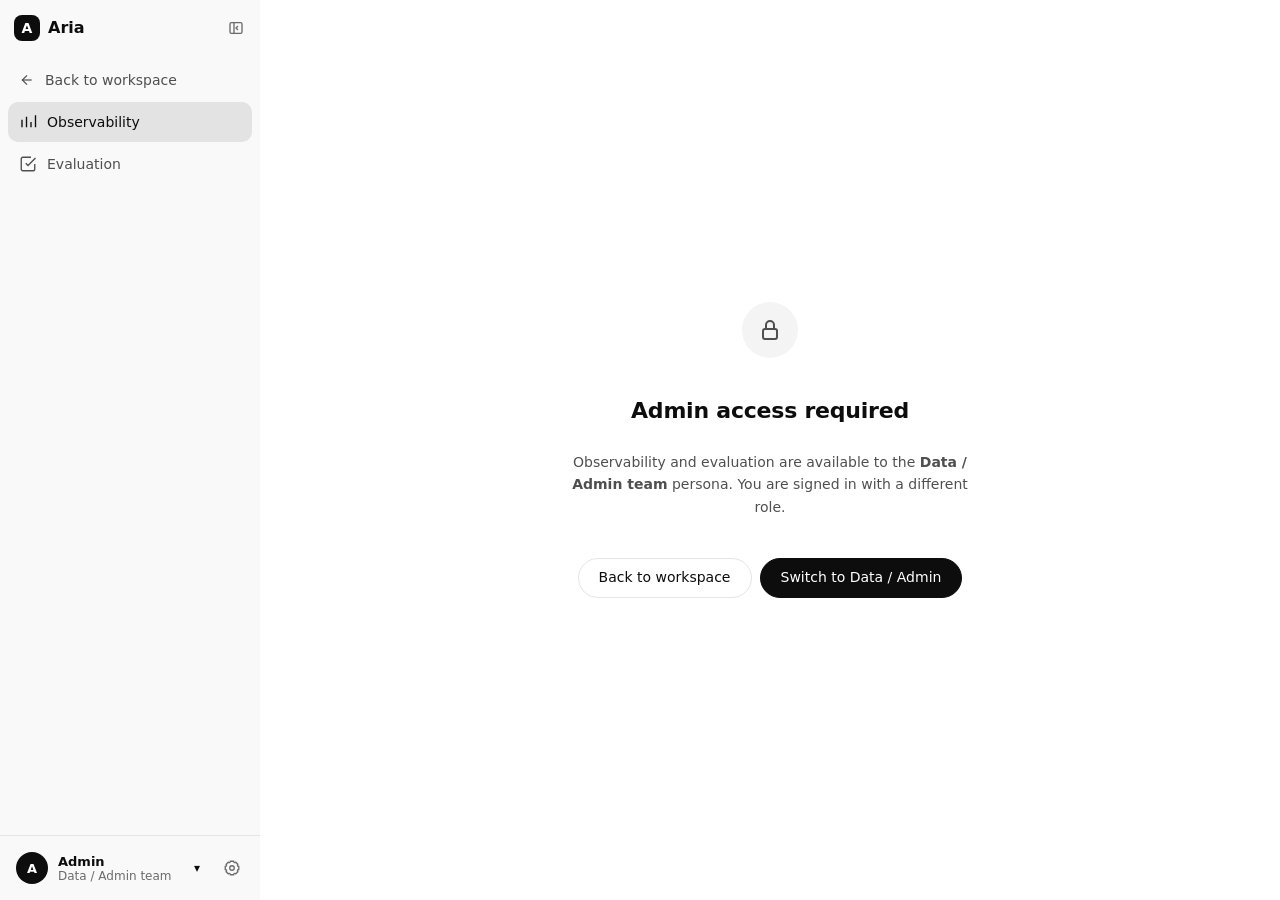
==== commit e8ad9331: "Refactor code structure for improved readability and maintainability" ====
--- a/admin.html
+++ b/admin.html
@@ -3,7 +3,7 @@
 <head>
   <meta charset="UTF-8">
   <meta name="viewport" content="width=device-width, initial-scale=1.0">
-  <title>Aria AI Performance & Risk Dashboard</title>
+  <title>Aria · Observability &amp; evaluation</title>
   <meta name="description" content="Unified observability and evaluation dashboard.">
   <link rel="stylesheet" href="styles.css">
   <style>
@@ -14,11 +14,12 @@
     .collapsible-body { padding: 16px; border-top: 1px solid var(--border-color); }
     
     .story-line { margin-bottom: 12px; }
-    .story-label { font-weight: 700; font-size: 12px; text-transform: uppercase; color: var(--text-muted); margin-bottom: 4px; }
+    .story-label { font-weight: 600; font-size: 13px; color: var(--text-muted); margin-bottom: 4px; }
     .story-content { font-size: 14px; color: var(--text-primary); }
     .action-panel { display: flex; gap: 12px; background: var(--bg-surface); padding: 16px; border-radius: var(--radius-md); border: 1px solid var(--border-color); margin-bottom: 24px; align-items: center; justify-content: space-between; }
     .action-title { font-weight: 600; font-size: 15px; }
     .action-desc { font-size: 12px; color: var(--text-secondary); }
+    .admin-settings-modal { width: min(520px, calc(100vw - 32px)); }
   </style>
 </head>
 <body class="dashboard-page">
@@ -48,6 +49,10 @@
       </nav>
 
       <div class="admin-sidebar-footer">
+        <button type="button" class="admin-settings-link" id="adminSettingsBtn" title="Settings" aria-label="Open settings" aria-haspopup="dialog">
+          <svg viewBox="0 0 24 24" aria-hidden="true"><circle cx="12" cy="12" r="3"></circle><path d="M19.4 15a1.7 1.7 0 0 0 .34 1.88l.06.06-2.83 2.83-.06-.06a1.7 1.7 0 0 0-1.88-.34 1.7 1.7 0 0 0-1.03 1.56V21h-4v-.09A1.7 1.7 0 0 0 8.95 19.4a1.7 1.7 0 0 0-1.88.34l-.06.06-2.83-2.83.06-.06A1.7 1.7 0 0 0 4.6 15a1.7 1.7 0 0 0-1.56-1.03H3v-4h.09A1.7 1.7 0 0 0 4.6 8.95a1.7 1.7 0 0 0-.34-1.88L4.2 7l2.83-2.83.06.06A1.7 1.7 0 0 0 8.97 4.6 1.7 1.7 0 0 0 10 3.04V3h4v.09a1.7 1.7 0 0 0 1.03 1.56 1.7 1.7 0 0 0 1.88-.34l.06-.06L19.8 7l-.06.06a1.7 1.7 0 0 0-.34 1.88A1.7 1.7 0 0 0 20.96 10H21v4h-.09A1.7 1.7 0 0 0 19.4 15Z"></path></svg>
+          <span>Settings</span>
+        </button>
         <div class="user-menu-wrapper admin-user-menu" id="adminUserBadge">
           <button type="button" class="admin-persona-button" id="adminUserMenuBtn" aria-label="User profile and roles" aria-expanded="false">
             <span class="admin-persona-avatar" aria-hidden="true">A</span>
@@ -56,10 +61,6 @@
           </button>
           <div class="user-menu-dropdown" id="adminUserMenuDropdown" role="menu">
             <div class="user-menu-context"><strong>Demo persona</strong><span>Access and masking are simulated.</span></div>
-            <button type="button" class="user-menu-item" id="adminSettingsBtn" role="menuitem" aria-haspopup="dialog">
-              <svg width="14" height="14" fill="none" stroke="currentColor" stroke-width="2" viewBox="0 0 24 24" aria-hidden="true"><circle cx="12" cy="12" r="3"></circle><path d="M19.4 15a1.7 1.7 0 0 0 .34 1.88l.06.06-2.83 2.83-.06-.06a1.7 1.7 0 0 0-1.88-.34 1.7 1.7 0 0 0-1.03 1.56V21h-4v-.09A1.7 1.7 0 0 0 8.95 19.4a1.7 1.7 0 0 0-1.88.34l-.06.06-2.83-2.83.06-.06A1.7 1.7 0 0 0 4.6 15a1.7 1.7 0 0 0-1.56-1.03H3v-4h.09A1.7 1.7 0 0 0 4.6 8.95a1.7 1.7 0 0 0-.34-1.88L4.2 7l2.83-2.83.06.06A1.7 1.7 0 0 0 8.97 4.6 1.7 1.7 0 0 0 10 3.04V3h4v.09a1.7 1.7 0 0 0 1.03 1.56 1.7 1.7 0 0 0 1.88-.34l.06-.06L19.8 7l-.06.06a1.7 1.7 0 0 0-.34 1.88A1.7 1.7 0 0 0 20.96 10H21v4h-.09A1.7 1.7 0 0 0 19.4 15Z"></path></svg>
-              <span>Settings</span>
-            </button>
             <a href="index.html" class="user-menu-item" role="menuitem">Return to business workspace</a>
             <button type="button" class="user-menu-item" id="adminSwitchPersonaBtn" role="menuitem"><span>Switch demo persona</span></button>
           </div>
@@ -72,16 +73,16 @@
         <svg width="22" height="22" fill="none" stroke="currentColor" stroke-width="2" viewBox="0 0 24 24"><path d="M4 6h16M4 12h16M4 18h16"></path></svg>
       </button>
 
-    <div id="restrictedView" class="hidden" style="padding: 24px;">
+    <div id="restrictedView" class="hidden restricted-page">
       <div class="admin-restricted-box">
         <div class="restricted-view-icon" aria-hidden="true"><svg class="ui-icon" viewBox="0 0 24 24"><rect x="5" y="11" width="14" height="10" rx="2"></rect><path d="M8 11V7a4 4 0 0 1 8 0v4"></path></svg></div>
-        <h2 style="font-size: 18px; font-weight: 700;">Dashboard Restricted to Admin Role</h2>
-        <p style="font-size: 13px; color: var(--text-secondary); line-height: 1.5;" id="restrictedExplanation">
-          You are currently signed in with a non-admin role. The AI Performance & Risk Dashboard is restricted to the <strong>Data / Admin team</strong>.
+        <h1>Admin access required</h1>
+        <p id="restrictedExplanation">
+          Observability and evaluation are available to the <strong>Data / Admin team</strong> persona. You are signed in with a different role.
         </p>
-        <div style="display: flex; gap: 10px; align-items: center; justify-content: center; flex-wrap: wrap; margin-top: 14px;">
-          <a href="index.html" class="btn-new-chat" style="width: auto; background: var(--bg-surface); color: var(--text-primary); border-color: var(--border-color); padding: 8px 18px; text-decoration: none;">Return to Business Workspace</a>
-          <button type="button" class="btn-new-chat" id="switchToAdminBtn" style="width: auto; background: var(--accent-primary); color: #fff; padding: 8px 20px;">Switch demo persona to Data / Admin</button>
+        <div class="restricted-actions">
+          <a href="index.html" class="btn-secondary">Back to workspace</a>
+          <button type="button" class="btn-new-chat" id="switchToAdminBtn">Switch to Data / Admin</button>
         </div>
       </div>
     </div>
@@ -90,7 +91,7 @@
       
       <!-- Narrative Header -->
       <div class="answer-journey-only" style="padding: 60px 40px; background: var(--bg-app); border-bottom: 1px solid var(--border-color);">
-        <h1 style="font-family: var(--font-serif); font-size: 48px; margin-bottom: 16px;">Answer Journey</h1>
+        <h1 style="font-family: var(--font-sans); font-size: 48px; margin-bottom: 16px;">Answer Journey</h1>
         <p style="font-size: 18px; color: var(--text-secondary); max-width: 600px;">
           An editorial case study of AI performance, observing how Aria interprets, validates, and impacts business operations.
         </p>
@@ -100,7 +101,7 @@
       <section class="journey-step answer-journey-only" style="padding: 60px 40px; background: var(--bg-surface);">
         <div class="journey-step-number">01</div>
         <h2 class="journey-step-title">The question</h2>
-        <div style="max-width: 800px; font-size: 24px; font-family: var(--font-serif); color: var(--text-primary); border-left: 2px solid var(--accent-primary); padding-left: 24px;">
+        <div style="max-width: 800px; font-size: 24px; font-family: var(--font-sans); color: var(--text-primary); border-left: 2px solid var(--accent-primary); padding-left: 24px;">
           "What is the total value of pending procurement contracts expiring this quarter?"
         </div>
       </section>
@@ -126,7 +127,7 @@
         <div class="journey-step-number">03</div>
         <h2 class="journey-step-title">The answer produced</h2>
         <div style="max-width: 800px;">
-          <div style="font-size: 48px; font-family: var(--font-serif); margin-bottom: 16px;">$14.2M</div>
+          <div style="font-size: 48px; font-family: var(--font-sans); margin-bottom: 16px;">$14.2M</div>
           <p style="font-size: 18px; color: var(--text-secondary);">Across 43 pending contracts identified in the active database.</p>
         </div>
       </section>
@@ -193,17 +194,22 @@
       </section>
 
       <section class="journey-step observability-section admin-dashboard-view" id="observabilityView" aria-labelledby="observabilityTitle">
-        <div class="admin-page-heading"><span>Operations</span><h1 id="observabilityTitle">Observability</h1></div>
-        <p class="section-intro">Operational telemetry for the demo workspace. This section reports recorded request outcomes and keeps production observations separate from the simulated evaluation below.</p>
-
-        <div class="observability-context" role="note">
+        <header class="console-header">
+          <div>
+            <h1 id="observabilityTitle">Observability</h1>
+            <p class="section-intro">Requests, latency and feedback recorded in this browser's demo workspace.</p>
+          </div>
+          <span class="console-live-pill"><span class="console-live-dot" aria-hidden="true"></span>Demo telemetry</span>
+        </header>
+
+        <div class="observability-context console-meta" role="note">
           <div><span>Dataset</span><strong>Demo telemetry</strong></div>
           <div><span>Observation window</span><strong>Current stored session</strong></div>
           <div><span>Last event</span><strong id="observabilityLastEvent">Loading…</strong></div>
           <div><span>Schema coverage</span><strong id="observabilitySchemaCoverage">Loading…</strong></div>
         </div>
 
-        <div class="observability-kpi-grid">
+        <div class="observability-kpi-grid stat-strip">
           <article><span>Total requests</span><strong id="kpiQueries">—</strong><small>All recorded requests in the current demo store</small></article>
           <article><span>Successful outcomes</span><strong id="kpiQuality">—</strong><small>SUCCESS or AMBIGUOUS_RESOLVED ÷ traced requests</small></article>
           <article><span>Average latency</span><strong id="kpiLatency">—</strong><small>Mean end-to-end latency across traces</small></article>
@@ -248,10 +254,15 @@
       </section>
 
       <section class="journey-step benchmark-research-section admin-dashboard-view hidden" id="evaluationView" aria-labelledby="benchmarkTitle">
-        <div class="admin-page-heading"><span>Research</span><h1 id="benchmarkTitle">Model evaluation benchmark</h1></div>
+        <header class="console-header">
+          <div>
+            <h1 id="benchmarkTitle">Evaluation</h1>
+            <p class="section-intro">Run the fixture benchmark against a prompting strategy and review each test case.</p>
+          </div>
+        </header>
         <div class="simulated-benchmark-notice" role="note">
-          <strong>Simulated benchmark</strong>
-          <span>These fixture results illustrate the evaluation workflow. They are not measured model performance and do not establish a preferred strategy.</span>
+          <svg width="16" height="16" fill="none" stroke="currentColor" stroke-width="2" viewBox="0 0 24 24" aria-hidden="true"><circle cx="12" cy="12" r="10"></circle><path d="M12 16v-4M12 8h.01"></path></svg>
+          <span><strong>Simulated benchmark.</strong> Results come from predefined fixtures. They are not measured model performance and do not rank strategies.</span>
         </div>
 
         <div class="benchmark-toolbar">
@@ -287,7 +298,7 @@
           </dl>
         </div>
 
-        <div class="benchmark-summary-grid">
+        <div class="benchmark-summary-grid stat-strip">
           <article><span>Simulated pass rate</span><strong id="benchmarkPassRate">Not run</strong><small id="benchmarkPassCount">Binary fixture checks</small></article>
           <article><span>Simulated latency</span><strong id="benchmarkLatency">Not run</strong><small>Configured estimate per query</small></article>
           <article><span>Context size</span><strong id="benchmarkTokens">Not run</strong><small>Configured tokens per query</small></article>
@@ -321,51 +332,31 @@
   </div>
 
   <!-- Unified Inspection Modal -->
-  <div class="modal-backdrop" id="inspectionModalBackdrop" aria-hidden="true">
-    <div class="app-modal" role="dialog" aria-modal="true" aria-labelledby="inspectionModalTitle" tabindex="-1" style="max-width: 600px;">
+  <div class="modal-backdrop sheet-backdrop" id="inspectionModalBackdrop" aria-hidden="true">
+    <div class="app-modal sheet-modal" role="dialog" aria-modal="true" aria-labelledby="inspectionModalTitle" tabindex="-1">
       <div class="modal-header">
-        <div class="modal-title" id="inspectionModalTitle">Event Details</div>
-        <button type="button" class="header-icon-btn" id="closeInspectionModalBtn">✕</button>
+        <div class="modal-title" id="inspectionModalTitle">Event details</div>
+        <button type="button" class="header-icon-btn modal-close" id="closeInspectionModalBtn" aria-label="Close event details"><svg width="18" height="18" fill="none" stroke="currentColor" stroke-width="2" viewBox="0 0 24 24" aria-hidden="true"><path d="M18 6 6 18M6 6l12 12"></path></svg></button>
       </div>
       <div class="modal-body" id="inspectionModalBody"></div>
     </div>
   </div>
 
-  <div class="modal-backdrop settings-page-backdrop" id="adminSettingsBackdrop" aria-hidden="true">
-    <div class="app-modal settings-modal" role="dialog" aria-modal="true" aria-labelledby="adminSettingsTitle" tabindex="-1">
+  <div class="modal-backdrop" id="adminSettingsBackdrop" aria-hidden="true">
+    <div class="app-modal admin-settings-modal" role="dialog" aria-modal="true" aria-labelledby="adminSettingsTitle" tabindex="-1">
       <div class="modal-header">
-        <div class="modal-title" id="adminSettingsTitle">Aria settings</div>
-        <button type="button" class="header-icon-btn" id="closeAdminSettingsBtn" aria-label="Close settings">✕</button>
+        <div class="modal-title" id="adminSettingsTitle">Settings</div>
+        <button type="button" class="header-icon-btn modal-close" id="closeAdminSettingsBtn" aria-label="Close settings"><svg width="18" height="18" fill="none" stroke="currentColor" stroke-width="2" viewBox="0 0 24 24" aria-hidden="true"><path d="M18 6 6 18M6 6l12 12"></path></svg></button>
       </div>
-      <div class="settings-primary-tabs" role="tablist" aria-label="Settings sections">
-        <button type="button" class="settings-primary-tab active" id="adminAppearanceTabBtn" role="tab" aria-selected="true" aria-controls="adminAppearancePanel">Appearance</button>
-        <button type="button" class="settings-primary-tab" id="adminPreferencesTabBtn" role="tab" aria-selected="false" aria-controls="adminPreferencesPanel">Preferences</button>
-      </div>
-      <div class="modal-body settings-panel" id="adminAppearancePanel" role="tabpanel" aria-labelledby="adminAppearanceTabBtn">
-        <h1>Appearance</h1>
-        <p class="settings-panel-intro">Choose how Aria looks across your workspace.</p>
-        <div class="schema-table-card">
-          <div style="font-weight: 600; font-size: 13px;">Appearance Theme</div>
-          <div style="display: flex; gap: 8px; margin-top: 6px;">
-            <button type="button" class="view-btn theme-choice-btn" data-theme-choice="light">Light</button>
-            <button type="button" class="view-btn theme-choice-btn" data-theme-choice="dark">Dark</button>
-            <button type="button" class="view-btn theme-choice-btn" data-theme-choice="system">System</button>
-          </div>
-        </div>
-      </div>
-      <div class="modal-body settings-panel" id="adminPreferencesPanel" role="tabpanel" aria-labelledby="adminPreferencesTabBtn" hidden>
-        <h1>Preferences</h1>
-        <p class="settings-panel-intro">Control how answers and processing details are displayed.</p>
-        <div class="schema-table-card">
-          <div style="font-weight: 600; font-size: 13px;">Answer Detail Level</div>
-          <div style="display: flex; gap: 8px; margin-top: 6px;">
-            <button type="button" class="view-btn admin-detail-choice-btn active" data-detail="detailed">Detailed (Executive Summary + Stats)</button>
-            <button type="button" class="view-btn admin-detail-choice-btn" data-detail="concise">Concise (Key Takeaway only)</button>
-          </div>
-        </div>
-        <div class="schema-table-card settings-switch-card"><label class="settings-switch-row" for="adminSettingShowSql"><span class="settings-switch-label">Expand SQL query</span><span class="settings-switch-control"><input type="checkbox" id="adminSettingShowSql"><span class="settings-switch-track" aria-hidden="true"><span class="switch-option switch-option-off">No</span><span class="switch-option switch-option-on">Yes</span></span></span></label></div>
-        <div class="schema-table-card settings-switch-card"><label class="settings-switch-row" for="adminSettingShowPipeline"><span class="settings-switch-label">Animated pipeline stages</span><span class="settings-switch-control"><input type="checkbox" id="adminSettingShowPipeline"><span class="settings-switch-track" aria-hidden="true"><span class="switch-option switch-option-off">Off</span><span class="switch-option switch-option-on">Show</span></span></span></label></div>
-        <div class="schema-table-card settings-switch-card"><label class="settings-switch-row" for="adminSettingCompactMode"><span class="settings-switch-label">Compact messages</span><span class="settings-switch-control"><input type="checkbox" id="adminSettingCompactMode"><span class="settings-switch-track" aria-hidden="true"><span class="switch-option switch-option-off">No</span><span class="switch-option switch-option-on">Yes</span></span></span></label></div>
+      <div class="modal-body">
+        <section class="settings-row admin-settings-group" aria-labelledby="appearanceSettingLabel">
+          <div class="settings-row-copy"><strong id="appearanceSettingLabel">Theme</strong><span>Light, dark, or follow your system.</span></div>
+          <div class="admin-setting-options segmented-control" data-setting-group="theme">
+            <button type="button" class="admin-setting-option" data-theme-choice="light">Light</button>
+            <button type="button" class="admin-setting-option" data-theme-choice="dark">Dark</button>
+            <button type="button" class="admin-setting-option" data-theme-choice="system">System</button>
+          </div>
+        </section>
       </div>
     </div>
   </div>
@@ -374,6 +365,7 @@
   <script>
     (function () {
       'use strict';
+      const esc = (value) => String(value ?? '').replace(/[&<>"']/g, (ch) => ({ '&': '&amp;', '<': '&lt;', '>': '&gt;', '"': '&quot;', "'": '&#39;' })[ch]);
       let currentUser = null;
       try { const stored = localStorage.getItem('aria_user_profile'); if (stored) currentUser = JSON.parse(stored); } catch (e) {}
 
@@ -382,7 +374,7 @@
       const isAdmin = Boolean(currentUser && currentUser.role === 'data_admin');
       
       if (currentUser) {
-         document.getElementById('adminUserLabel').innerHTML = `<strong>${currentUser.name}</strong><small>${currentUser.roleTitle || 'Data / Admin team'}</small>`;
+         document.getElementById('adminUserLabel').innerHTML = `<strong>${esc(currentUser.name)}</strong><small>${esc(currentUser.roleTitle || 'Data / Admin team')}</small>`;
       }
 
       if (!isAdmin) {
@@ -403,53 +395,25 @@
         ? (window.matchMedia('(prefers-color-scheme: dark)').matches ? 'dark' : 'light')
         : savedTheme;
       document.documentElement.setAttribute('data-theme', resolvedTheme);
+      window.matchMedia('(prefers-color-scheme: dark)').addEventListener('change', (event) => {
+        if ((localStorage.getItem('aria_theme') || 'light') === 'system') {
+          document.documentElement.setAttribute('data-theme', event.matches ? 'dark' : 'light');
+        }
+      });
 
       const adminSettingsBtn = document.getElementById('adminSettingsBtn');
       const adminSettingsBackdrop = document.getElementById('adminSettingsBackdrop');
       const closeAdminSettingsBtn = document.getElementById('closeAdminSettingsBtn');
       const adminSettingsDialog = adminSettingsBackdrop.querySelector('[role="dialog"]');
-      closeAdminSettingsBtn.innerHTML = '<svg width="18" height="18" fill="none" stroke="currentColor" stroke-width="2" viewBox="0 0 24 24" aria-hidden="true"><path d="m15 18-6-6 6-6"></path></svg><span>Back to app</span>';
-      closeAdminSettingsBtn.setAttribute('aria-label', 'Back to admin workspace');
-      const adminAppearanceTabBtn = document.getElementById('adminAppearanceTabBtn');
-      const adminPreferencesTabBtn = document.getElementById('adminPreferencesTabBtn');
-      const adminAppearancePanel = document.getElementById('adminAppearancePanel');
-      const adminPreferencesPanel = document.getElementById('adminPreferencesPanel');
-      const getWorkspacePreferences = () => {
-        try { return JSON.parse(localStorage.getItem('aria_workspace_preferences')) || {}; } catch (e) { return {}; }
-      };
-      const saveWorkspacePreferences = preferences => localStorage.setItem('aria_workspace_preferences', JSON.stringify(preferences));
-      const setAdminSettingsSection = section => {
-        const showPreferences = section === 'preferences';
-        adminAppearancePanel.hidden = showPreferences;
-        adminPreferencesPanel.hidden = !showPreferences;
-        adminAppearanceTabBtn.classList.toggle('active', !showPreferences);
-        adminPreferencesTabBtn.classList.toggle('active', showPreferences);
-        adminAppearanceTabBtn.setAttribute('aria-selected', String(!showPreferences));
-        adminPreferencesTabBtn.setAttribute('aria-selected', String(showPreferences));
-      };
       const syncSettingsControls = () => {
         const theme = localStorage.getItem('aria_theme') || 'light';
-        const preferences = getWorkspacePreferences();
         document.querySelectorAll('[data-theme-choice]').forEach(button => {
           const selected = button.dataset.themeChoice === theme;
           button.classList.toggle('active', selected);
           button.setAttribute('aria-pressed', String(selected));
         });
-        document.querySelectorAll('.admin-detail-choice-btn').forEach(button => {
-          const selected = button.dataset.detail === (preferences.detailLevel || 'detailed');
-          button.classList.toggle('active', selected);
-          button.setAttribute('aria-pressed', String(selected));
-        });
-        document.getElementById('adminSettingShowSql').checked = Boolean(preferences.showSqlDefault);
-        document.getElementById('adminSettingShowPipeline').checked = Boolean(preferences.showPipelineDefault);
-        document.getElementById('adminSettingCompactMode').checked = Boolean(preferences.compactMode);
       };
       const openAdminSettings = () => {
-        const adminUserMenuDropdown = document.getElementById('adminUserMenuDropdown');
-        const adminUserMenuBtn = document.getElementById('adminUserMenuBtn');
-        adminUserMenuDropdown.classList.remove('open');
-        adminUserMenuBtn.setAttribute('aria-expanded', 'false');
-        setAdminSettingsSection('appearance');
         syncSettingsControls();
         adminSettingsBackdrop.classList.add('open');
         adminSettingsBackdrop.setAttribute('aria-hidden', 'false');
@@ -461,8 +425,6 @@
         requestAnimationFrame(() => adminSettingsBtn.focus());
       };
       adminSettingsBtn.addEventListener('click', openAdminSettings);
-      adminAppearanceTabBtn.addEventListener('click', () => setAdminSettingsSection('appearance'));
-      adminPreferencesTabBtn.addEventListener('click', () => setAdminSettingsSection('preferences'));
       closeAdminSettingsBtn.addEventListener('click', closeAdminSettings);
       adminSettingsBackdrop.addEventListener('click', event => {
         if (event.target === adminSettingsBackdrop) closeAdminSettings();
@@ -476,25 +438,6 @@
             : theme;
           document.documentElement.setAttribute('data-theme', resolved);
           syncSettingsControls();
-        });
-      });
-      document.querySelectorAll('.admin-detail-choice-btn').forEach(button => {
-        button.addEventListener('click', () => {
-          const preferences = getWorkspacePreferences();
-          preferences.detailLevel = button.dataset.detail;
-          saveWorkspacePreferences(preferences);
-          syncSettingsControls();
-        });
-      });
-      [
-        ['adminSettingShowSql', 'showSqlDefault'],
-        ['adminSettingShowPipeline', 'showPipelineDefault'],
-        ['adminSettingCompactMode', 'compactMode']
-      ].forEach(([id, key]) => {
-        document.getElementById(id).addEventListener('change', event => {
-          const preferences = getWorkspacePreferences();
-          preferences[key] = event.target.checked;
-          saveWorkspacePreferences(preferences);
         });
       });
       const adminSidebar = document.getElementById('adminSidebar');
@@ -530,7 +473,7 @@
         const open = adminSidebar.classList.toggle('mobile-open');
         adminMobileNavToggle.setAttribute('aria-expanded', String(open));
       });
-      setAdminView(location.hash === '#evaluation' ? 'evaluation' : 'observability');
+      setAdminView(location.hash === '#evaluation' || location.hash === '#benchmarkTitle' ? 'evaluation' : 'observability');
 
       const adminUserMenuBtn = document.getElementById('adminUserMenuBtn');
       const adminUserMenuDropdown = document.getElementById('adminUserMenuDropdown');
@@ -573,6 +516,8 @@
         const btn = document.getElementById('runBenchmarkBtn');
         btn.disabled = true;
         btn.textContent = 'Running...';
+        const strategySelect = document.getElementById('strategySelect');
+        if (strategySelect) strategySelect.disabled = true;
         const pb = document.getElementById('benchmarkProgressBar');
         pb.style.display = 'block';
         let fill = document.getElementById('progressBarFill');
@@ -588,6 +533,7 @@
               isRunning = false;
               btn.disabled = false;
               btn.textContent = 'Run simulated benchmark';
+              if (strategySelect) strategySelect.disabled = false;
               benchmarkHasRun = true;
               const strat = window.AriaMock.EVALUATION_STRATEGIES[currentStrategyKey];
               const executedAt = new Date();
@@ -628,7 +574,7 @@
         document.getElementById('benchmarkModel').textContent = benchmarkRun ? benchmarkRun.model : 'Not executed';
         document.getElementById('benchmarkConfig').textContent = benchmarkRun ? benchmarkRun.configVersion : strat.configVersion;
         document.getElementById('benchmarkDataset').textContent = strat.datasetVersion;
-        document.getElementById('benchmarkRunTime').textContent = benchmarkRun ? new Date(benchmarkRun.executedAt).toLocaleString() : 'Not run';
+        document.getElementById('benchmarkRunTime').textContent = benchmarkRun ? new Date(benchmarkRun.executedAt).toLocaleString('en-GB', { day: 'numeric', month: 'short', year: 'numeric', hour: '2-digit', minute: '2-digit' }) : 'Not run';
         document.getElementById('benchmarkPassRate').textContent = benchmarkHasRun ? strat.accuracyPct + '%' : 'Not run';
         document.getElementById('benchmarkPassCount').textContent = benchmarkHasRun ? `${strat.passCount} of ${strat.totalCount} fixture assertions passed` : 'Binary fixture checks';
         document.getElementById('benchmarkLatency').textContent = benchmarkHasRun ? (strat.avgLatencyMs / 1000).toFixed(2) + 's' : 'Not run';
@@ -653,9 +599,9 @@
 
       function renderFeedbackChart(feedback) {
          const w = document.getElementById('feedbackChartWrapper');
-         const tot = (feedback.thumbsUp||0) + (feedback.thumbsDown||0) || 1;
-         const pct = Math.round(((feedback.thumbsUp||0)/tot)*100);
-         document.getElementById('feedbackStatsLabel').textContent = `${pct}% positive · ${tot} ratings`;
+         const tot = (feedback.thumbsUp||0) + (feedback.thumbsDown||0);
+         const pct = tot ? Math.round(((feedback.thumbsUp||0)/tot)*100) : 0;
+         document.getElementById('feedbackStatsLabel').textContent = tot ? `${pct}% positive · ${tot} ${tot === 1 ? 'rating' : 'ratings'}` : 'No ratings yet';
          let html = `<div class="feedback-summary-bar" title="${feedback.thumbsUp || 0} positive, ${feedback.thumbsDown || 0} negative"><span style="width:${pct}%"></span></div><div class="feedback-reasons">`;
          Object.keys(feedback.reasons||{}).forEach(k => {
            html += `<div class="feedback-reason"><span>${k}</span><strong>${feedback.reasons[k]}</strong></div>`;
@@ -712,14 +658,14 @@
          const tbody = document.getElementById('activityTableBody');
          tbody.innerHTML = pageItems.length ? pageItems.map(c => `
            <tr>
-             <td style="font-size:12px;"><strong>${c.user}</strong><br><span style="color:var(--text-muted);">${c.time}</span></td>
+             <td style="font-size:12px;"><strong>${esc(c.user)}</strong><br><span style="color:var(--text-muted);">${esc(c.time)}</span></td>
              <td style="font-size:13px; max-width:200px;">
-               <span class="brand-badge" style="font-size: 12px; margin-bottom:4px; display:inline-block;">${c.type}</span><br>
-               ${c.q}
+               <span class="brand-badge" style="font-size: 12px; margin-bottom:4px; display:inline-block;">${esc(c.type)}</span><br>
+               ${esc(c.q)}
              </td>
-             <td><span class="badge-status ${c.out.includes('ERROR')||c.out.includes('BLOCKED')||c.out.includes('DENIED')?'error':'success'}">${c.out.replaceAll('_', ' ')}</span></td>
+             <td><span class="badge-status ${c.out.includes('ERROR')||c.out.includes('BLOCKED')||c.out.includes('DENIED')?'error':'success'}">${c.out.replaceAll('_', ' ').toLowerCase().replace(/^./, ch => ch.toUpperCase())}</span></td>
              <td>${(c.lat/1000).toFixed(2)}s</td>
-             <td><button class="btn-table-action inspect-btn" data-id="${c.id}" data-type="${c.type}">Inspect</button></td>
+             <td><button class="btn-table-action inspect-btn" data-id="${esc(c.id)}" data-type="${esc(c.type)}" aria-label="View details">View</button></td>
            </tr>
          `).join('') : '<tr><td colspan="5" class="benchmark-not-run">No activities match the current filters.</td></tr>';
 
@@ -744,7 +690,7 @@
              <td style="font-size:13px; max-width:200px;">${q.question}</td>
              <td style="font-size:12px; color:var(--text-secondary); max-width:200px;">${q.expectedOutcome}</td>
              <td><span class="${pass?'badge-pass':'badge-fail'}">${pass?'PASS':'FAIL'}</span></td>
-             <td><button class="btn-table-action inspect-bm" data-id="${q.id}">Inspect</button></td>
+             <td><button class="btn-table-action inspect-bm" data-id="${q.id}" aria-label="View details">View</button></td>
            </tr>`;
          }).join('');
 
@@ -761,7 +707,8 @@
           if (typeof value === 'object') return value.label || value.value || value.name || value.key || JSON.stringify(value);
           return String(value);
         };
-        const renderAnswerText = value => String(value || '').replace(/\*\*(.*?)\*\*/g, '<strong>$1</strong>');
+        const readableHtml = value => esc(readable(value));
+        const renderAnswerText = value => esc(value || '').replace(/\*\*(.*?)\*\*/g, '<strong>$1</strong>');
         if(type==='Audit') {
            document.getElementById('inspectionModalTitle').textContent = 'Audit event details';
            item = window.AriaMock.getAuditTrail().find(x=>x.id===id);
@@ -769,9 +716,9 @@
            const scope = context.appliedScope || {};
            const fullQuestion = context.originalQuestion || item.question;
            const isLegacySelection = !item.context && /^(next|last|current|all time|q[1-4]|fy\d{2,4})\b/i.test(item.question || '');
-           whatAsked = `<div><strong>Original question:</strong> ${fullQuestion || 'Not recorded'}</div>`;
-           if (context.selectedClarification) whatAsked += `<div class="audit-detail-row"><strong>Clarification selected:</strong> ${context.selectedClarification}</div>`;
-           if (context.displayedQuestion && context.displayedQuestion !== fullQuestion && context.displayedQuestion !== context.selectedClarification) whatAsked += `<div class="audit-detail-row"><strong>Displayed rerun question:</strong> ${context.displayedQuestion}</div>`;
+           whatAsked = `<div><strong>Original question:</strong> ${esc(fullQuestion || 'Not recorded')}</div>`;
+           if (context.selectedClarification) whatAsked += `<div class="audit-detail-row"><strong>Clarification selected:</strong> ${esc(context.selectedClarification)}</div>`;
+           if (context.displayedQuestion && context.displayedQuestion !== fullQuestion && context.displayedQuestion !== context.selectedClarification) whatAsked += `<div class="audit-detail-row"><strong>Displayed rerun question:</strong> ${esc(context.displayedQuestion)}</div>`;
            if (isLegacySelection) whatAsked += `<div class="audit-legacy-note">This legacy event stored only the clarification selection. The original question was not recorded in the older audit format.</div>`;
            if (context.reconstructedFromLegacyAudit) whatAsked += `<div class="audit-legacy-note">The original question was linked from the preceding clarification audit event. Detailed scope fields unavailable in the legacy record are marked as not recorded.</div>`;
            const outcomeText = item.outcome === 'ANSWERED'
@@ -781,8 +728,8 @@
                : `The request finished with outcome ${item.outcome.replaceAll('_', ' ')}.`);
            if (context.answer) {
              whatAnswered = `<div class="audit-answer-text">${renderAnswerText(context.answer)}</div>`;
-             if (context.answerSummary) whatAnswered += `<div class="audit-answer-meta"><strong>Summary:</strong> ${context.answerSummary}</div>`;
-             if (context.answerDataAsOf) whatAnswered += `<div class="audit-answer-meta"><strong>Data as of:</strong> ${context.answerDataAsOf}</div>`;
+             if (context.answerSummary) whatAnswered += `<div class="audit-answer-meta"><strong>Summary:</strong> ${esc(context.answerSummary)}</div>`;
+             if (context.answerDataAsOf) whatAnswered += `<div class="audit-answer-meta"><strong>Data as of:</strong> ${esc(context.answerDataAsOf)}</div>`;
              if (Number.isFinite(context.answerRowCount)) whatAnswered += `<div class="audit-answer-meta"><strong>Rows returned:</strong> ${context.answerRowCount}</div>`;
              whatAnswered += `<div class="audit-answer-meta"><strong>Recorded outcome:</strong> ${item.outcome.replaceAll('_', ' ')}</div>`;
              if (context.answerSource === 'demo_fixture_reconstruction') whatAnswered += `<div class="audit-legacy-note">This answer was reconstructed from the matching demo fixture because the older audit event did not store its answer payload.</div>`;
@@ -790,23 +737,23 @@
              whatAnswered = `${outcomeText}<br><strong>Recorded outcome:</strong> ${item.outcome.replaceAll('_', ' ')}<div class="audit-legacy-note">The answer payload was not recorded for this event, so the audit view cannot reproduce the response text.</div>`;
            }
            const hasScope = Object.keys(scope).length > 0 || context.domain || context.period;
-           whatHappened = `Request was processed in ${(item.latencyMs/1000).toFixed(2)}s. ${item.details}`;
+           whatHappened = `Request was processed in ${(item.latencyMs/1000).toFixed(2)}s. ${esc(item.details)}`;
            if (hasScope) whatHappened += `<div class="audit-context-grid">
-             <div><span>Metric</span><strong>${readable(context.metric || scope.metric)}</strong></div>
-             <div><span>Grain</span><strong>${readable(context.grain || scope.grain || scope.breakdown)}</strong></div>
-             <div><span>Period</span><strong>${readable(context.period || scope.period || scope.time)}</strong></div>
-             <div><span>Domain / project</span><strong>${readable(context.project || scope.project || scope.projectScope || context.domain || scope.domain)}</strong></div>
-             <div><span>Currency</span><strong>${readable(context.currency || scope.currency)}</strong></div>
-             <div><span>Assumptions</span><strong>${readable(context.assumptions || scope.assumptions)}</strong></div>
+             <div><span>Metric</span><strong>${readableHtml(context.metric || scope.metric)}</strong></div>
+             <div><span>Grain</span><strong>${readableHtml(context.grain || scope.grain || scope.breakdown)}</strong></div>
+             <div><span>Period</span><strong>${readableHtml(context.period || scope.period || scope.time)}</strong></div>
+             <div><span>Domain / project</span><strong>${readableHtml(context.project || scope.project || scope.projectScope || context.domain || scope.domain)}</strong></div>
+             <div><span>Currency</span><strong>${readableHtml(context.currency || scope.currency)}</strong></div>
+             <div><span>Assumptions</span><strong>${readableHtml(context.assumptions || scope.assumptions)}</strong></div>
            </div>`;
            const restrictedOutcome = item.outcome.includes('BLOCKED') || item.outcome.includes('DENIED');
            whyMatters = restrictedOutcome ? 'Security guardrails prevented access to restricted data or an unsafe operation.' : 'The event preserves the business question, applied scope, outcome, and execution context for verification.';
            action = restrictedOutcome ? 'Use the documented access workflow or contact the data owner if this request is legitimate.' : 'No action needed.';
-           advDetails = `ID: ${item.id}<br>Time: ${item.timestamp}<br>Actor: ${item.user}<br>Role: ${item.role}<br>Interaction type: ${context.interactionType || 'Legacy audit event'}<br>Executed question: ${context.executedQuestion || item.question}<br>Latency: ${item.latencyMs}ms`;
+           advDetails = `ID: ${esc(item.id)}<br>Time: ${esc(item.timestamp)}<br>Actor: ${esc(item.user)}<br>Role: ${esc(item.role)}<br>Interaction type: ${esc(context.interactionType || 'Legacy audit event')}<br>Executed question: ${esc(context.executedQuestion || item.question)}<br>Latency: ${esc(item.latencyMs)}ms`;
         } else if (type==='Trace') {
            document.getElementById('inspectionModalTitle').textContent = 'Request trace details';
            item = window.AriaMock.getObservabilityStore().traces.find(x=>x.requestId===id);
-           whatAsked = `User (${item.role}) asked: "${item.query}"`;
+           whatAsked = `User (${esc(item.role)}) asked: "${esc(item.query)}"`;
            const traceOutcome = item.status === 'SUCCESS'
              ? 'The request completed and returned an answer.'
              : (item.status === 'AMBIGUOUS_RESOLVED'
@@ -818,7 +765,7 @@
              ? 'The incomplete pipeline can explain a missing or partial answer and should be reviewed before using the result.'
              : 'This trace connects the user request, final outcome, execution time, and source usage for operational verification.';
            action = item.status.includes('ERROR') ? 'Inspect the failed stage and retry history before rerunning the request.' : 'No operational intervention is required; retain the trace for comparison.';
-           advDetails = `Request ID: ${item.requestId}<br>Time: ${item.timestamp}<br>Status: ${item.status}<br>Stages: ${item.stages}/5<br>Latency: ${item.latencyMs}ms<br>SQL length: ${item.sqlLength || 0} characters<br>Physical tables: ${(item.tablesUsed||[]).join(', ') || 'None'}`;
+           advDetails = `Request ID: ${esc(item.requestId)}<br>Time: ${esc(item.timestamp)}<br>Status: ${item.status}<br>Stages: ${item.stages}/5<br>Latency: ${item.latencyMs}ms<br>SQL length: ${item.sqlLength || 0} characters<br>Physical tables: ${(item.tablesUsed||[]).join(', ') || 'None'}`;
         } else if (type==='Benchmark') {
            document.getElementById('inspectionModalTitle').textContent = 'Simulated fixture details';
            item = window.AriaMock.BENCHMARK_QUESTIONS.find(x=>x.id===id);
--- a/styles.css
+++ b/styles.css
@@ -3,94 +3,117 @@
    Design System & Stylesheet (Flat, Crisp, Enterprise-Appropriate)
    ========================================================================== */
 
-/* 1. CSS VARIABLES (Theme Definitions) */
+/* 1. CSS VARIABLES (Theme Definitions)
+   Conversational workspace: monochrome chrome in the style of modern chat
+   assistants. Black/white carries primary actions; one blue is reserved for
+   links, selection, focus and data series; status colours carry meaning only. */
 :root {
-  /* Light Mode (Editorial Ivory & Oxblood) */
-  --bg-app: #fcfbfa; /* Warm ivory */
+  /* Surfaces */
+  --bg-app: #ffffff;
   --bg-surface: #ffffff;
-  --bg-sidebar: #f6f3f1; /* Subtle contrast from the warm ivory app canvas */
-  --bg-hover: #eae7e1;
-  --bg-active: #dfdcd5;
-  --bg-code: #1c1919;
-  --text-code: #fcfbfa;
-
-  --border-color: #dcd8d3;
-  --border-strong: #bcb7b0;
-
-  --text-primary: #1a1516; /* Near-black with warm undertone */
-  --text-secondary: #4a4443;
-  --text-muted: #736b69;
+  --bg-sidebar: #f9f9f9;
+  --bg-subtle: #f4f4f4;
+  --bg-hover: #ececec;
+  --bg-active: #e3e3e3;
+  --bg-code: #171717;
+  --text-code: #f4f4f4;
+
+  --border-color: #e5e5e5;
+  --border-strong: #d0d0d0;
+
+  /* Text */
+  --text-primary: #0d0d0d;
+  --text-secondary: #4f4f4f;
+  --text-muted: #6b6b6b;
   --text-inverse: #ffffff;
 
-  --accent-primary: #802323; /* Oxblood / Burgundy */
-  --accent-hover: #631919;
-  --accent-subtle: #f7eaea;
-  --accent-border: #dcb3b3;
-  --accent-text: #802323;
-  --focus-ring: #802323;
+  /* Accent: links, selection, focus and data. Never a primary button fill. */
+  --accent-primary: #2563eb;
+  --accent-hover: #1d4ed8;
+  --accent-subtle: #eef4ff;
+  --accent-border: #c7d7fe;
+  --accent-text: #1d4ed8;
+  --focus-ring: #2563eb;
   --control-bg: #ffffff;
-  --control-disabled-bg: #eae7e1;
-  --control-disabled-text: #625b59;
+  --control-disabled-bg: #f4f4f4;
+  --control-disabled-text: #6b6b6b;
 
   /* Interactive colour pairs: foreground and background always move together. */
-  --button-primary-bg: #802323;
+  --button-primary-bg: #0d0d0d;
   --button-primary-fg: #ffffff;
-  --button-primary-hover-bg: #631919;
+  --button-primary-hover-bg: #2f2f2f;
   --button-primary-hover-fg: #ffffff;
-  --button-primary-active-bg: #4f1212;
+  --button-primary-active-bg: #000000;
   --button-primary-active-fg: #ffffff;
   --button-secondary-bg: #ffffff;
-  --button-secondary-fg: #1a1516;
-  --button-secondary-hover-bg: #eae7e1;
-  --button-secondary-hover-fg: #1a1516;
-  --button-secondary-active-bg: #dfdcd5;
-  --button-secondary-active-fg: #1a1516;
-  --button-disabled-bg: #eae7e1;
-  --button-disabled-fg: #625b59;
-  --user-turn-bg: #802323;
-  --user-turn-fg: #ffffff;
-  --assistant-turn-bg: #f5f3f0;
-  --assistant-turn-border: #cfc9c2;
-
-  --success-color: #2b593f;
-  --success-bg: #eaf3ed;
-  --success-border: #b8d4c4;
-
-  --warning-color: #8c5b19;
-  --warning-bg: #fdf6ec;
-  --warning-border: #e6c89e;
-
-  --danger-color: #a63131;
-  --danger-bg: #fbeded;
-  --danger-border: #e8baba;
+  --button-secondary-fg: #0d0d0d;
+  --button-secondary-hover-bg: #f4f4f4;
+  --button-secondary-hover-fg: #0d0d0d;
+  --button-secondary-active-bg: #ececec;
+  --button-secondary-active-fg: #0d0d0d;
+  --button-disabled-bg: #ececec;
+  --button-disabled-fg: #6b6b6b;
+  --button-danger-bg: #c4281c;
+  --button-danger-fg: #ffffff;
+  --button-danger-hover-bg: #a3200f;
+  --user-turn-bg: #f4f4f4;
+  --user-turn-fg: #0d0d0d;
+  --user-turn-border: transparent;
+  --assistant-turn-bg: transparent;
+  --assistant-turn-border: transparent;
+
+  /* Status: reserved for meaning, never decoration. */
+  --success-color: #0f7b3f;
+  --success-bg: #edfaf2;
+  --success-border: #b6e3c7;
+
+  --warning-color: #9a5b00;
+  --warning-bg: #fff7e8;
+  --warning-border: #f2d39b;
+
+  --danger-color: #c4281c;
+  --danger-bg: #fdf1f0;
+  --danger-border: #f5c3be;
+
+  --info-color: #1d4ed8;
 
   --user-bubble-bg: transparent;
-  --user-bubble-text: #1a1516;
+  --user-bubble-text: #0d0d0d;
   --agent-bubble-bg: transparent;
 
-  --table-header-bg: #fcfbfa;
-  --table-row-hover: #f5f4f1;
-  --table-border: #dcd8d3;
-
-  /* No shadows, or very crisp */
-  --shadow-sm: none;
-  --shadow-md: none;
-  --shadow-lg: 0 4px 20px rgba(0,0,0,0.03);
+  --table-header-bg: #f9f9f9;
+  --table-row-hover: #f9f9f9;
+  --table-border: #e5e5e5;
+
+  /* Data visualisation */
+  --chart-1: #2563eb;
+  --chart-2: #10a37f;
+  --chart-3: #f59e0b;
+  --chart-4: #8b5cf6;
+  --chart-5: #64748b;
+  --chart-track: #f0f0f0;
+
+  /* Elevation: only floating layers (composer, menus, dialogs) lift. */
+  --shadow-sm: 0 1px 2px rgba(0, 0, 0, 0.04);
+  --shadow-md: 0 4px 16px rgba(0, 0, 0, 0.06);
+  --shadow-lg: 0 16px 48px rgba(0, 0, 0, 0.14);
+  --shadow-composer: 0 0 0 1px rgba(0, 0, 0, 0.04), 0 4px 20px rgba(0, 0, 0, 0.06);
 
   /* Shared shape tokens */
-  --radius-sm: 8px;
-  --radius-md: 8px;
-  --radius-lg: 12px;
-  --radius-full: 9999px; /* keep for circles if needed */
-  --radius-control: 8px;
-  --radius-container: 12px;
-
-  /* Editorial Typography */
+  --radius-sm: 6px;
+  --radius-md: 10px;
+  --radius-lg: 16px;
+  --radius-full: 9999px;
+  --radius-control: 10px;
+  --radius-container: 16px;
+
+  /* Typography */
+  --type-caption: 12px;
   --type-body: 14px;
   --type-body-lg: 16px;
-  --type-title-sm: 20px;
-  --type-title-md: 28px;
-  --type-title-lg: 36px;
+  --type-title-sm: 18px;
+  --type-title-md: 24px;
+  --type-title-lg: 28px;
   --space-1: 8px;
   --space-2: 16px;
   --space-3: 24px;
@@ -98,83 +121,104 @@
   --space-5: 40px;
   --space-6: 48px;
 
-  /* Fonts */
-  --font-sans: -apple-system, BlinkMacSystemFont, "Segoe UI", Roboto, "Helvetica Neue", Arial, sans-serif;
-  --font-serif: "Sitka Text", Cambria, "Times New Roman", Times, serif;
-  --font-mono: ui-monospace, SFMono-Regular, Menlo, Monaco, Consolas, monospace;
-
-  --sidebar-width: 280px;
-  --header-height: 48px; /* Slim header */
+  /* Fonts: one UI family throughout; mono only for code and identifiers. */
+  --font-sans: ui-sans-serif, -apple-system, system-ui, "Segoe UI Variable Text", "Segoe UI", Roboto, Helvetica, Arial, sans-serif;
+  --font-display: ui-sans-serif, -apple-system, system-ui, "Segoe UI Variable Display", "Segoe UI", Roboto, Helvetica, Arial, sans-serif;
+  --font-mono: ui-monospace, "Cascadia Mono", SFMono-Regular, Menlo, Consolas, monospace;
+
+  /* Layout */
+  --sidebar-width: 260px;
+  --thread-width: 768px;
+  --header-height: 0px;
   --drawer-width: 440px;
   --font-scale: 14px;
 }
 
 /* Dark Mode Overrides */
 [data-theme="dark"] {
-  --bg-app: #151313; /* Near-black warm */
-  --bg-surface: #151313;
-  --bg-sidebar: #1c1919;
-  --bg-hover: #2a2626;
-  --bg-active: #383333;
-  --bg-code: #000000;
-  --text-code: #fcfbfa;
-
-  --border-color: #383333;
-  --border-strong: #4f4848;
-
-  --text-primary: #f5f4f1;
-  --text-secondary: #bcb7b0;
-  --text-muted: #aaa29f;
-  --text-inverse: #ffffff;
-
-  --accent-primary: #a83c3c;
-  --accent-hover: #c44e4e;
-  --accent-subtle: #2d1414;
-  --accent-border: #4d2323;
-  --accent-text: #eebfbf;
-  --focus-ring: #eebfbf;
-  --control-bg: #201d1d;
-  --control-disabled-bg: #2a2626;
-  --control-disabled-text: #bcb7b0;
-
-  --button-primary-bg: #8f3030;
-  --button-primary-fg: #ffffff;
-  --button-primary-hover-bg: #762525;
-  --button-primary-hover-fg: #ffffff;
-  --button-primary-active-bg: #641d1d;
-  --button-primary-active-fg: #ffffff;
-  --button-secondary-bg: #201d1d;
-  --button-secondary-fg: #f5f4f1;
-  --button-secondary-hover-bg: #383333;
+  --bg-app: #212121;
+  --bg-surface: #212121;
+  --bg-sidebar: #171717;
+  --bg-subtle: #2f2f2f;
+  --bg-hover: #2a2a2a;
+  --bg-active: #383838;
+  --bg-code: #0d0d0d;
+  --text-code: #ececec;
+
+  --border-color: #383838;
+  --border-strong: #4d4d4d;
+
+  --text-primary: #ececec;
+  --text-secondary: #c4c4c4;
+  --text-muted: #a3a3a3;
+  --text-inverse: #0d0d0d;
+
+  --accent-primary: #2f6fe4; /* fill-safe: white text passes 4.5:1; text uses --accent-text */
+  --accent-hover: #4a84f0;
+  --accent-subtle: #1c2840;
+  --accent-border: #2f4a80;
+  --accent-text: #8ab4ff;
+  --focus-ring: #8ab4ff;
+  --control-bg: #2a2a2a;
+  --control-disabled-bg: #2a2a2a;
+  --control-disabled-text: #a3a3a3;
+
+  --button-primary-bg: #ececec;
+  --button-primary-fg: #0d0d0d;
+  --button-primary-hover-bg: #ffffff;
+  --button-primary-hover-fg: #0d0d0d;
+  --button-primary-active-bg: #d4d4d4;
+  --button-primary-active-fg: #0d0d0d;
+  --button-secondary-bg: #212121;
+  --button-secondary-fg: #ececec;
+  --button-secondary-hover-bg: #2f2f2f;
   --button-secondary-hover-fg: #ffffff;
-  --button-secondary-active-bg: #4f4848;
+  --button-secondary-active-bg: #383838;
   --button-secondary-active-fg: #ffffff;
-  --button-disabled-bg: #2a2626;
-  --button-disabled-fg: #bcb7b0;
-  --user-turn-bg: #8f3030;
-  --user-turn-fg: #ffffff;
-  --assistant-turn-bg: #201d1d;
-  --assistant-turn-border: #4f4848;
-
-  --success-color: #5bb07e;
-  --success-bg: #143020;
-  --success-border: #1e4a31;
-
-  --warning-color: #e3a956;
-  --warning-bg: #3d270c;
-  --warning-border: #5c3a12;
-
-  --danger-color: #e06060;
-  --danger-bg: #3d1414;
-  --danger-border: #632121;
+  --button-disabled-bg: #2f2f2f;
+  --button-disabled-fg: #8f8f8f;
+  --button-danger-bg: #d0352a;
+  --button-danger-fg: #ffffff;
+  --button-danger-hover-bg: #e04a3f;
+  --user-turn-bg: #2f2f2f;
+  --user-turn-fg: #ececec;
+  --user-turn-border: transparent;
+  --assistant-turn-bg: transparent;
+  --assistant-turn-border: transparent;
+
+  --success-color: #5fd08f;
+  --success-bg: #12291c;
+  --success-border: #1f4d33;
+
+  --warning-color: #f2b45a;
+  --warning-bg: #2c2210;
+  --warning-border: #5b4016;
+
+  --danger-color: #ff8a80;
+  --danger-bg: #2e1614;
+  --danger-border: #5e2722;
+
+  --info-color: #8ab4ff;
 
   --user-bubble-bg: transparent;
-  --user-bubble-text: #f5f4f1;
+  --user-bubble-text: #ececec;
   --agent-bubble-bg: transparent;
 
-  --table-header-bg: #151313;
-  --table-row-hover: #1c1919;
-  --table-border: #383333;
+  --table-header-bg: #262626;
+  --table-row-hover: #262626;
+  --table-border: #383838;
+
+  --chart-1: #6b9bff;
+  --chart-2: #34c79b;
+  --chart-3: #f2b45a;
+  --chart-4: #b39dff;
+  --chart-5: #94a3b8;
+  --chart-track: #2f2f2f;
+
+  --shadow-sm: 0 1px 2px rgba(0, 0, 0, 0.4);
+  --shadow-md: 0 4px 16px rgba(0, 0, 0, 0.4);
+  --shadow-lg: 0 16px 48px rgba(0, 0, 0, 0.55);
+  --shadow-composer: 0 0 0 1px rgba(255, 255, 255, 0.06), 0 4px 20px rgba(0, 0, 0, 0.35);
 }
 
 /* Font Size Scales */
@@ -326,7 +370,7 @@
 }
 .sidebar-brand-name {
   color: var(--text-primary);
-  font-family: var(--font-serif);
+  font-family: var(--font-sans);
   font-size: 22px;
   font-weight: 600;
 }
@@ -489,8 +533,6 @@
   color: var(--text-muted);
   font-size: 11px;
   font-weight: 700;
-  letter-spacing: .05em;
-  text-transform: uppercase;
 }
 #userMenuPersonaRole { color: var(--accent-text); font-size: 12px; font-weight: 700; }
 .user-menu-context small { margin-top: 3px; color: var(--text-muted); font-size: 11px; line-height: 1.4; }
@@ -528,37 +570,6 @@
   background-color: var(--bg-hover);
   color: var(--text-primary);
 }
-
-.user-menu-item-chevron { margin-left: auto; }
-.user-help-menu-group { position: relative; }
-.user-help-menu-group::after {
-  content: '';
-  position: absolute;
-  z-index: 1;
-  top: -18px;
-  bottom: -18px;
-  left: 100%;
-  width: 12px;
-}
-.user-help-submenu {
-  position: absolute;
-  bottom: 0;
-  left: calc(100% + 8px);
-  display: none;
-  width: 230px;
-  flex-direction: column;
-  gap: 2px;
-  padding: 6px;
-  border: 1px solid var(--border-color);
-  border-radius: var(--radius-md);
-  background: var(--bg-surface);
-  box-shadow: var(--shadow-lg);
-  z-index: 3;
-}
-.user-help-submenu.open,
-.user-help-menu-group:hover .user-help-submenu,
-.user-help-menu-group:focus-within .user-help-submenu { display: flex; }
-.help-topic-item { min-height: 38px; }
 
 .sidebar-account {
   display: flex;
@@ -664,8 +675,7 @@
   border-bottom-color: var(--accent-primary);
   color: var(--accent-primary);
 }
-#settingsDrawer [hidden],
-.settings-modal [hidden] { display: none !important; }
+#settingsDrawer [hidden] { display: none !important; }
 .settings-help-panel {
   min-width: 0;
   overflow-x: hidden;
@@ -729,21 +739,6 @@
     bottom: 0;
     left: calc(100% + 8px);
     max-height: calc(100dvh - var(--header-height) - 24px);
-    overflow: visible;
-  }
-}
-
-@media (max-width: 820px) {
-  .user-help-menu-group::after { display: none; }
-  .user-help-submenu {
-    position: static;
-    width: 100%;
-    margin-top: 2px;
-    padding: 4px 4px 4px 22px;
-    border: 0;
-    border-left: 1px solid var(--border-color);
-    border-radius: 0;
-    box-shadow: none;
   }
 }
 .user-menu-item.danger:hover {
@@ -877,8 +872,6 @@
 .sidebar-section-heading {
   font-size: 12px;
   font-weight: 700;
-  text-transform: uppercase;
-  letter-spacing: 0.6px;
   color: var(--text-muted);
 }
 
@@ -1068,8 +1061,6 @@
 .history-group-title {
   font-size: 12px;
   font-weight: 600;
-  text-transform: uppercase;
-  letter-spacing: 0.5px;
   color: var(--text-muted);
   padding: 4px 8px;
   margin-top: 4px;
@@ -1343,8 +1334,6 @@
 .example-section-label {
   font-size: 12px;
   font-weight: 600;
-  text-transform: uppercase;
-  letter-spacing: 0.5px;
   color: var(--text-muted);
   margin-bottom: 10px;
   text-align: left;
@@ -1387,9 +1376,7 @@
 .example-card-category {
   font-size: 12px;
   font-weight: 600;
-  text-transform: uppercase;
   color: var(--accent-text);
-  letter-spacing: 0.3px;
 }
 
 .example-card-text {
@@ -1800,8 +1787,6 @@
   color: var(--text-muted);
   font-size: 12px;
   font-weight: 700;
-  letter-spacing: .06em;
-  text-transform: uppercase;
 }
 
 .access-boundary-summary strong {
@@ -1854,8 +1839,6 @@
   color: var(--danger-color);
   font-size: 12px;
   font-weight: 700;
-  letter-spacing: .04em;
-  text-transform: uppercase;
 }
 
 .restricted-column-reason {
@@ -1897,7 +1880,7 @@
 :where(.btn-secondary, .btn-table-action, .header-action-btn, .header-icon-btn,
   .user-badge-btn, .user-menu-item, .action-tool-btn, .source-badge-btn,
   .pagination-btn, .view-btn, .scope-chip, .followup-chip, .reason-chip-btn,
-  .role-select-card, .example-card, .audit-prompt-card, .clarification-chip,
+  .example-card, .audit-prompt-card, .clarification-chip,
   .conflict-option-btn) {
   border-color: var(--border-color);
   background: var(--button-secondary-bg) !important;
@@ -1906,7 +1889,7 @@
 :where(.btn-secondary, .btn-table-action, .header-action-btn, .header-icon-btn,
   .user-badge-btn, .user-menu-item, .action-tool-btn, .source-badge-btn,
   .pagination-btn, .view-btn, .scope-chip, .followup-chip, .reason-chip-btn,
-  .role-select-card, .example-card, .audit-prompt-card, .clarification-chip,
+  .example-card, .audit-prompt-card, .clarification-chip,
   .conflict-option-btn):hover:not(:disabled) {
   border-color: var(--border-strong) !important;
   background: var(--button-secondary-hover-bg) !important;
@@ -1915,7 +1898,7 @@
 :where(.btn-secondary, .btn-table-action, .header-action-btn, .header-icon-btn,
   .user-badge-btn, .user-menu-item, .action-tool-btn, .source-badge-btn,
   .pagination-btn, .view-btn, .scope-chip, .followup-chip, .reason-chip-btn,
-  .role-select-card, .example-card, .audit-prompt-card, .clarification-chip,
+  .example-card, .audit-prompt-card, .clarification-chip,
   .conflict-option-btn):active:not(:disabled) {
   border-color: var(--border-strong) !important;
   background: var(--button-secondary-active-bg) !important;
@@ -1961,10 +1944,10 @@
 .benchmark-research-section .benchmark-run-metadata > .benchmark-section-heading { padding:0; border:0; border-radius:0; background:transparent; }
 .benchmark-section-heading { display:flex; align-items:center; justify-content:space-between; gap:16px; margin-bottom:16px; }
 .benchmark-section-heading h3,.benchmark-definition-note h3,.benchmark-chart-card h3 { margin:2px 0 0; font-size:16px; }
-.benchmark-eyebrow { color:var(--text-muted); font-size: 12px; font-weight:700; letter-spacing:.09em; text-transform:uppercase; }
+.benchmark-eyebrow { color:var(--text-muted); font-size: 12px; font-weight:700; }
 .benchmark-metadata-grid { display:grid; grid-template-columns:repeat(4,minmax(0,1fr)); gap:16px; margin:0; }
 .benchmark-metadata-grid div { min-width:0; }
-.benchmark-metadata-grid dt { color:var(--text-muted); font-size: 12px; font-weight:700; letter-spacing:.06em; text-transform:uppercase; }
+.benchmark-metadata-grid dt { color:var(--text-muted); font-size: 12px; font-weight:700; }
 .benchmark-metadata-grid dd { margin:5px 0 0; color:var(--text-primary); font-size:12px; overflow-wrap:anywhere; }
 .benchmark-summary-grid { display:grid; grid-template-columns:repeat(4,minmax(0,1fr)); gap:12px; margin-top:18px; }
 .benchmark-summary-grid article { border:1px solid var(--border-color); border-radius:var(--radius-md); background:var(--bg-surface); padding:16px; }
@@ -1982,7 +1965,7 @@
 .observability-context { display:grid; grid-template-columns:repeat(4,minmax(0,1fr)); gap:1px; overflow:hidden; border:1px solid var(--border-color); border-radius:var(--radius-md); background:var(--border-color); }
 .observability-context > div { padding:13px 15px; background:var(--bg-app); }
 .observability-context span,.observability-context strong { display:block; }
-.observability-context span { margin-bottom:5px; color:var(--text-muted); font-size: 12px; font-weight:700; letter-spacing:.06em; text-transform:uppercase; }
+.observability-context span { margin-bottom:5px; color:var(--text-muted); font-size: 12px; font-weight:700; }
 .observability-context strong { color:var(--text-primary); font-size:12px; overflow-wrap:anywhere; }
 .observability-kpi-grid { display:grid; grid-template-columns:repeat(4,minmax(0,1fr)); gap:12px; margin-top:18px; }
 .observability-kpi-grid article,.observability-card { border:1px solid var(--border-color); border-radius:var(--radius-md); background:var(--bg-surface); padding:18px; }
@@ -2326,7 +2309,7 @@
   padding: 13px 82px 13px 12px;
   overflow-y: hidden;
   resize: none;
-  font-family: var(--font-serif);
+  font-family: var(--font-sans);
   font-size: 17px;
   line-height: 1.5;
   color: var(--text-primary);
@@ -2440,270 +2423,6 @@
 }
 .modal-backdrop.open {
   display: flex;
-}
-
-.focused-modal-backdrop {
-  background: rgba(15, 12, 12, 0.48);
-  -webkit-backdrop-filter: blur(8px);
-  backdrop-filter: blur(8px);
-}
-
-.settings-modal,
-.help-modal {
-  width: min(680px, calc(100vw - 32px));
-  max-height: min(760px, calc(100dvh - 32px));
-}
-
-.settings-modal {
-  display: grid;
-  grid-template-columns: 180px minmax(0, 1fr);
-  grid-template-rows: auto minmax(420px, 58vh);
-  max-width: 760px;
-  overflow: hidden;
-}
-
-.settings-modal .modal-header {
-  grid-column: 1 / -1;
-  grid-row: 1;
-}
-
-.settings-modal .settings-primary-tabs {
-  grid-column: 1;
-  grid-row: 2;
-  display: flex;
-  flex-direction: column;
-  justify-content: flex-start;
-  gap: 4px;
-  padding: 18px 12px;
-  border-right: 1px solid var(--border-color);
-  border-bottom: 0;
-  background: var(--bg-app);
-}
-
-.settings-modal .settings-primary-tab {
-  width: 100%;
-  min-height: 42px;
-  padding: 10px 12px;
-  border: 0;
-  border-left: 3px solid transparent;
-  border-radius: var(--radius-control);
-  text-align: left;
-}
-
-.settings-modal .settings-primary-tab.active {
-  border-left-color: var(--accent-primary);
-  border-bottom-color: transparent;
-  background: var(--accent-subtle);
-}
-
-.settings-panel {
-  grid-column: 2;
-  grid-row: 2;
-  min-width: 0;
-  height: 100%;
-  padding: 20px;
-  overflow-y: auto;
-}
-
-.settings-panel > .schema-table-card {
-  width: 100%;
-  box-sizing: border-box;
-}
-
-/* Full-page settings workspace */
-.settings-page-backdrop {
-  padding: 0;
-  background: var(--bg-app);
-  z-index: 200;
-}
-
-.settings-page-backdrop .settings-modal {
-  display: grid;
-  grid-template-columns: 330px minmax(0, 1fr);
-  grid-template-rows: auto 1fr;
-  width: 100vw;
-  max-width: none;
-  height: 100dvh;
-  max-height: none;
-  overflow: hidden;
-  border: 0;
-  border-radius: 0;
-  box-shadow: none;
-}
-
-.settings-page-backdrop .settings-modal .modal-header {
-  grid-column: 1;
-  grid-row: 1;
-  flex-direction: column;
-  align-items: stretch;
-  gap: 22px;
-  padding: 24px 20px 14px;
-  border-right: 1px solid var(--border-strong);
-  border-bottom: 0;
-  background: var(--bg-sidebar);
-}
-
-.settings-page-backdrop .settings-modal .modal-title {
-  padding: 0 10px;
-  color: var(--text-primary);
-  font-size: 22px;
-  font-weight: 800;
-}
-
-.settings-page-backdrop #closeSettingsBtn,
-.settings-page-backdrop #closeAdminSettingsBtn {
-  display: flex;
-  width: 100%;
-  min-height: 50px;
-  align-items: center;
-  justify-content: flex-start;
-  gap: 9px;
-  padding: 8px 10px;
-  border: 0;
-  border-radius: var(--radius-control);
-  color: var(--text-primary);
-  background: var(--button-primary-bg);
-  color: var(--button-primary-fg);
-  font-size: 16px;
-  font-weight: 700;
-}
-
-.settings-page-backdrop #closeSettingsBtn:hover,
-.settings-page-backdrop #closeAdminSettingsBtn:hover {
-  background: var(--button-primary-hover-bg);
-  color: var(--button-primary-hover-fg);
-}
-
-.settings-page-backdrop .settings-modal .settings-primary-tabs {
-  grid-column: 1;
-  grid-row: 2;
-  padding: 8px 12px 24px;
-  border-right: 1px solid var(--border-strong);
-  background: var(--bg-sidebar);
-}
-
-.settings-page-backdrop .settings-panel {
-  grid-column: 2;
-  grid-row: 1 / -1;
-  width: 100%;
-  height: 100%;
-  padding: 28px clamp(32px, 8vw, 140px) 64px;
-  background: var(--bg-surface);
-  color: var(--text-primary);
-}
-
-.settings-page-backdrop .settings-primary-tab {
-  min-height: 50px;
-  padding: 12px 16px;
-  color: var(--text-secondary);
-  font-size: 16px;
-  font-weight: 700;
-}
-
-.settings-page-backdrop .settings-primary-tab:hover {
-  background: var(--bg-hover);
-  color: var(--text-primary);
-}
-
-.settings-page-backdrop .settings-primary-tab.active {
-  border-left-width: 4px;
-  background: var(--accent-subtle);
-  color: var(--accent-text);
-  box-shadow: inset 0 0 0 1px var(--accent-border);
-}
-
-.settings-page-backdrop .settings-panel > h1,
-.settings-page-backdrop .settings-panel > .settings-panel-intro,
-.settings-page-backdrop .settings-panel > .schema-table-card {
-  width: 100%;
-  max-width: 920px;
-  margin-right: auto;
-  margin-left: auto;
-}
-
-.settings-page-backdrop .settings-panel > h1 {
-  margin-top: 0;
-  margin-bottom: 8px;
-  color: var(--text-primary);
-  font-family: var(--font-sans);
-  font-size: 36px;
-  font-weight: 750;
-  line-height: 1.2;
-}
-
-.settings-panel-intro {
-  margin-top: 0;
-  margin-bottom: 24px;
-  color: var(--text-secondary);
-  font-size: 17px;
-  line-height: 1.6;
-}
-
-.settings-page-backdrop .settings-panel > .schema-table-card {
-  padding: 20px;
-  border: 1px solid var(--border-strong);
-  border-radius: var(--radius-md);
-  background: var(--bg-app);
-  color: var(--text-primary);
-  font-size: 16px;
-}
-
-.settings-page-backdrop .schema-table-card > div:first-child,
-.settings-page-backdrop .schema-table-card label > span:first-child {
-  color: var(--text-primary);
-  font-size: 16px !important;
-  font-weight: 700 !important;
-  line-height: 1.5;
-}
-
-.settings-page-backdrop .view-btn {
-  min-height: 48px;
-  padding: 10px 16px;
-  border: 1px solid var(--border-strong);
-  background: var(--control-bg);
-  color: var(--text-primary);
-  font-size: 16px;
-  font-weight: 650;
-}
-
-.settings-page-backdrop .view-btn:hover {
-  border-color: var(--accent-primary);
-  background: var(--bg-hover);
-}
-
-.settings-page-backdrop .view-btn.active {
-  border-color: var(--accent-primary);
-  background: var(--accent-subtle);
-  color: var(--accent-text);
-  box-shadow: inset 0 0 0 1px var(--accent-primary);
-}
-
-.settings-page-backdrop input[type="checkbox"] {
-  width: 20px;
-  height: 20px;
-  flex: 0 0 20px;
-}
-
-@media (max-width: 620px) {
-  .settings-page-backdrop .settings-modal {
-    grid-template-columns: 150px minmax(0, 1fr);
-    grid-template-rows: auto 1fr;
-  }
-  .settings-page-backdrop .settings-panel {
-    padding: 24px 16px 48px;
-  }
-  .settings-page-backdrop .settings-modal .modal-header {
-    padding: 18px 8px 10px;
-  }
-  .settings-page-backdrop .settings-modal .modal-title {
-    padding: 0 6px;
-    font-size: 17px;
-  }
-  .settings-page-backdrop .settings-primary-tab,
-  .settings-page-backdrop #closeSettingsBtn,
-  .settings-page-backdrop #closeAdminSettingsBtn {
-    font-size: 14px;
-  }
 }
 
 .app-modal {
@@ -2753,7 +2472,7 @@
 .export-context-preview { display: grid; grid-template-columns: repeat(2, minmax(0, 1fr)); gap: 8px; padding: 12px; border: 1px solid var(--border-color); border-radius: var(--radius-control); background: var(--bg-app); }
 .export-context-preview > div { min-width: 0; }
 .export-context-preview span, .export-context-preview strong { display: block; }
-.export-context-preview span { color: var(--text-muted); font-size: 12px; text-transform: uppercase; letter-spacing: .04em; }
+.export-context-preview span { color: var(--text-muted); font-size: 12px; }
 .export-context-preview strong { margin-top: 2px; overflow-wrap: anywhere; color: var(--text-primary); font-size: 13px; line-height: 1.4; }
 .modal-action-row { display: flex; justify-content: flex-end; gap: 8px; }
 @media (max-width: 560px) { .export-context-preview { grid-template-columns: 1fr; } }
@@ -3161,8 +2880,6 @@
 .kpi-label {
   font-size: 12px;
   font-weight: 700;
-  text-transform: uppercase;
-  letter-spacing: 0.6px;
   color: var(--text-muted);
 }
 
@@ -3374,8 +3091,6 @@
   color: var(--text-secondary);
   font-size: 12px;
   font-weight: 700;
-  text-transform: uppercase;
-  letter-spacing: 0.5px;
   padding: 11px 16px;
   border-bottom: 1px solid var(--border-color);
   white-space: nowrap;
@@ -3592,7 +3307,8 @@
   .sidebar.collapsed .sidebar-rail-separator,
   .sidebar.collapsed .sidebar-conv-section,
   .sidebar.collapsed .sidebar-user-copy,
-  .sidebar.collapsed .user-menu-chevron {
+  .sidebar.collapsed .user-menu-chevron,
+  .sidebar.collapsed .sidebar-resize-handle {
     display: none !important;
   }
   .sidebar.collapsed .workspace-rail-item svg { width: 22px; height: 22px; }
@@ -3647,8 +3363,6 @@
   font-size: 12px;
   font-weight: 600;
   color: var(--text-muted);
-  text-transform: uppercase;
-  letter-spacing: 0.3px;
   margin-right: 2px;
 }
 
@@ -3815,8 +3529,6 @@
   gap: 6px;
   font-size: 12px;
   font-weight: 700;
-  text-transform: uppercase;
-  letter-spacing: 0.4px;
   color: var(--accent-primary);
 }
 
@@ -3840,8 +3552,6 @@
 
 .applied-scope-label {
   font-size: 12px;
-  text-transform: uppercase;
-  letter-spacing: 0.4px;
   font-weight: 600;
   color: var(--text-muted);
 }
@@ -4027,8 +3737,6 @@
   color: var(--text-muted);
   font-size: 11px;
   font-weight: 700;
-  letter-spacing: .06em;
-  text-transform: uppercase;
 }
 
 .inline-interpretation-grid dd {
@@ -4138,8 +3846,6 @@
   gap: 7px;
   font-size: 12px;
   font-weight: 700;
-  text-transform: uppercase;
-  letter-spacing: 0.4px;
   color: var(--accent-primary);
 }
 
@@ -4186,8 +3892,6 @@
   background: var(--bg-surface);
   border: 1px solid var(--border-color);
   border-radius: var(--radius-full);
-  text-transform: uppercase;
-  letter-spacing: 0.3px;
 }
 
 .superseded-callout {
@@ -4232,8 +3936,6 @@
 
 .interpretation-item-label {
   font-size: 12px;
-  text-transform: uppercase;
-  letter-spacing: 0.4px;
   font-weight: 600;
   color: var(--text-muted);
 }
@@ -4371,8 +4073,6 @@
   border-radius: var(--radius-full);
   font-size: 12px;
   font-weight: 700;
-  letter-spacing: 0.35px;
-  text-transform: uppercase;
 }
 
 .result-state-card.state-warning .result-state-label {
@@ -4402,8 +4102,6 @@
   color: var(--text-muted);
   font-size: 12px;
   font-weight: 700;
-  letter-spacing: .04em;
-  text-transform: uppercase;
 }
 
 .state-applied-scope strong { color: var(--text-primary); font-size: 14px; line-height: 1.45; }
@@ -4515,7 +4213,6 @@
   flex: 0 0 auto;
   font-size: 12px;
   font-weight: 750;
-  text-transform: uppercase;
   color: var(--text-muted);
 }
 
@@ -4588,8 +4285,6 @@
 .entity-detail-field span {
   font-size: 12px;
   font-weight: 700;
-  text-transform: uppercase;
-  letter-spacing: 0.3px;
   color: var(--text-muted);
 }
 
@@ -4761,8 +4456,6 @@
 .inspector-section-label {
   font-size: 12px;
   font-weight: 700;
-  text-transform: uppercase;
-  letter-spacing: 0.5px;
   color: var(--text-muted);
 }
 
@@ -4796,8 +4489,6 @@
 .inspector-field-label {
   font-size: 12px;
   font-weight: 700;
-  text-transform: uppercase;
-  letter-spacing: 0.4px;
   color: var(--text-muted);
 }
 
@@ -4936,7 +4627,7 @@
 }
 
 .saved-library-summary span { color: var(--text-secondary); font-size: 14px; font-weight: 700; }
-.saved-library-summary strong { grid-row: 1 / 3; grid-column: 2; align-self: center; font-family: var(--font-serif); font-size: 28px; }
+.saved-library-summary strong { grid-row: 1 / 3; grid-column: 2; align-self: center; font-family: var(--font-sans); font-size: 28px; }
 .saved-library-summary small { color: var(--text-muted); font-size: 12px; }
 
 .saved-insight-card {
@@ -4948,8 +4639,8 @@
 .saved-question-text,
 .saved-scope-block { display: flex; flex-direction: column; gap: 4px; margin-top: 10px; }
 .saved-question-text > span,
-.saved-scope-block > span { color: var(--text-muted); font-size: 12px; font-weight: 700; letter-spacing: .04em; text-transform: uppercase; }
-.saved-question-text > strong { color: var(--text-primary); font-family: var(--font-serif); font-size: 16px; line-height: 1.45; }
+.saved-scope-block > span { color: var(--text-muted); font-size: 12px; font-weight: 700; }
+.saved-question-text > strong { color: var(--text-primary); font-family: var(--font-sans); font-size: 16px; line-height: 1.45; }
 .saved-scope-block { padding: 10px 12px; border-radius: var(--radius-control); background: var(--bg-hover); }
 .saved-scope-block > strong { color: var(--text-primary); font-size: 13px; line-height: 1.5; }
 .saved-scope-block > small { color: var(--text-muted); font-size: 12px; line-height: 1.4; }
@@ -5082,7 +4773,7 @@
   border-radius: 50%;
   background: var(--accent-primary);
   color: #fff;
-  font-family: var(--font-serif);
+  font-family: var(--font-sans);
   font-size: 16px;
 }
 
@@ -5091,8 +4782,6 @@
   color: var(--accent-text);
   font-size: 12px;
   font-weight: 700;
-  letter-spacing: 0.08em;
-  text-transform: uppercase;
 }
 
 .clarification-modal .modal-title {
@@ -5110,8 +4799,8 @@
   line-height: 1.55;
 }
 .clarification-original-question { margin:0 0 16px; padding:12px 16px; border:1px solid var(--border-color); border-left:3px solid var(--accent-primary); border-radius:var(--radius-control); background:var(--bg-app); }
-.clarification-original-question > span { display:block; margin-bottom:6px; color:var(--text-muted); font-size:12px; font-weight:700; letter-spacing:.06em; text-transform:uppercase; }
-.clarification-original-question blockquote { margin:0; color:var(--text-primary); font-family:var(--font-serif); font-size:var(--type-body-lg); line-height:1.5; overflow-wrap:anywhere; }
+.clarification-original-question > span { display:block; margin-bottom:6px; color:var(--text-muted); font-size:12px; font-weight:700; }
+.clarification-original-question blockquote { margin:0; color:var(--text-primary); font-family:var(--font-sans); font-size:var(--type-body-lg); line-height:1.5; overflow-wrap:anywhere; }
 
 .clarification-understood {
   display: flex;
@@ -5149,7 +4838,7 @@
 .clarification-fieldset legend {
   margin-bottom: 8px;
   color: var(--text-primary);
-  font-family: var(--font-serif);
+  font-family: var(--font-sans);
   font-size: var(--type-body-lg);
   font-weight: 600;
   line-height: 1.35;
@@ -5233,6 +4922,36 @@
   margin-top: 24px;
 }
 
+.adjust-question-modal { width: min(640px, calc(100vw - 32px)); }
+.adjust-question-help { margin: 0 0 18px; color: var(--text-secondary); font-size: 14px; line-height: 1.55; }
+.adjust-question-field { display: grid; gap: 8px; color: var(--text-primary); font-size: 13px; font-weight: 700; }
+.adjust-question-field textarea {
+  width: 100%;
+  min-height: 128px;
+  resize: vertical;
+  padding: 12px 14px;
+  border: 1px solid var(--border-strong);
+  border-radius: var(--radius-control);
+  background: var(--control-bg);
+  color: var(--text-primary);
+  font: inherit;
+  font-weight: 400;
+  line-height: 1.55;
+}
+.adjust-question-field textarea:focus-visible { outline: 2px solid var(--focus-ring); outline-offset: 2px; }
+.adjust-question-scope {
+  display: grid;
+  gap: 6px;
+  margin-top: 16px;
+  padding: 14px 16px;
+  border: 1px solid var(--border-color);
+  border-left: 3px solid var(--accent-primary);
+  border-radius: var(--radius-control);
+  background: var(--bg-app);
+}
+.adjust-question-scope > span { color: var(--text-muted); font-size: 12px; font-weight: 700; }
+.adjust-question-scope > strong { color: var(--text-primary); font-size: 14px; line-height: 1.5; }
+.adjust-question-actions { display: flex; justify-content: flex-end; gap: 8px; margin-top: 20px; }
 .clarification-card-actions { display: flex; flex-wrap: wrap; gap: 8px; }
 .question-version-note {
   width: fit-content;
@@ -5280,7 +4999,7 @@
 .audit-prompt-suite > summary small { color: var(--text-muted); font-size: 12px; font-weight: 500; }
 .audit-prompt-help { margin: 0 16px 12px; padding: 10px 12px; border-radius: var(--radius-control); background: var(--accent-subtle); color: var(--text-secondary); font-size: 13px; }
 .audit-prompt-group { padding: 0 16px 16px; }
-.audit-prompt-group h2 { margin-bottom: 8px; color: var(--text-secondary); font-size: 12px; text-transform: uppercase; letter-spacing: .04em; }
+.audit-prompt-group h2 { margin-bottom: 8px; color: var(--text-secondary); font-size: 12px; }
 .audit-prompt-grid { display: grid; grid-template-columns: repeat(2, minmax(0, 1fr)); gap: 8px; }
 .audit-prompt-card { display: flex; flex-direction: column; gap: 4px; padding: 10px 12px; border: 1px solid var(--border-color); border-radius: var(--radius-control); background: var(--bg-surface); text-align: left; }
 .audit-prompt-card:hover, .audit-prompt-card:focus-visible { border-color: var(--accent-primary); background: var(--accent-subtle); }
@@ -5346,8 +5065,6 @@
   color: var(--text-muted);
   font-size: 12px;
   font-weight: 700;
-  letter-spacing: .06em;
-  text-transform: uppercase;
 }
 
 .capability-badges {
@@ -5363,7 +5080,6 @@
   border: 1px solid currentColor;
   border-radius: 999px;
   font-size: 12px;
-  text-transform: uppercase;
 }
 
 .capability-map-card dl {
@@ -5376,7 +5092,6 @@
   color: var(--text-muted);
   font-size: 12px;
   font-weight: 700;
-  text-transform: uppercase;
 }
 
 .capability-map-card dd {
@@ -5416,7 +5131,7 @@
 .guide-availability.limited, .guide-availability.simulated { color: var(--warning-color); }
 .business-definition { margin: 0 !important; color: var(--text-secondary); font-size: 14px; line-height: 1.5; }
 .business-metrics { display: flex; flex-wrap: wrap; align-items: center; gap: 6px; }
-.business-metrics > span, .example-question > span { width: 100%; color: var(--text-muted); font-size: 12px; font-weight: 700; letter-spacing: .04em; text-transform: uppercase; }
+.business-metrics > span, .example-question > span { width: 100%; color: var(--text-muted); font-size: 12px; font-weight: 700; }
 .business-metrics em { padding: 4px 7px; border-radius: 999px; background: var(--bg-hover); color: var(--text-secondary); font-size: 12px; font-style: normal; }
 .example-question { padding: 10px 12px; border-left: 3px solid var(--accent-primary); border-radius: 0 var(--radius-control) var(--radius-control) 0; background: var(--bg-hover); }
 .example-question p { margin: 4px 0 0 !important; color: var(--text-primary); font-size: 14px; line-height: 1.45; }
@@ -5461,297 +5176,970 @@
   }
 }
 
-
-/* --- EDITORIAL OVERRIDES --- */
-
-/* Typography */
-h1, h2, h3, h4, h5, .hero-title, .brand-title, .page-title, .direct-answer-headline, .evidence-desk-header {
-  font-family: var(--font-serif) !important;
-  font-weight: normal !important;
-  letter-spacing: -0.02em !important;
-}
-
-/* Layout */
-.app-container {
-  background-color: var(--bg-app);
-}
+/* ==========================================================================
+   20. WORKSPACE DESIGN LAYER
+   This single layer owns the final look of shared surfaces. It replaced the
+   former editorial, R3 and cascade-guard override passes; change components
+   here rather than appending another override pass at the end of the file.
+   ========================================================================== */
+
+/* --- Typography --------------------------------------------------------- */
+body { font-variant-numeric: lining-nums; }
+
+h1, h2, h3, h4, h5, .hero-title, .brand-title, .page-title {
+  font-family: var(--font-display);
+  letter-spacing: -0.01em;
+}
+
+/* Figures line up in columns wherever values are compared. */
+.data-table, .brief-number, .answer-run-metadata, .result-provenance,
+.observability-kpi-grid, .benchmark-summary-grid, .latency-bar-item, .chart-svg-wrapper {
+  font-variant-numeric: tabular-nums lining-nums;
+}
+
+.type-body,.body-text { font-size:var(--type-body); line-height:1.55; }
+.type-body-lg,.lead-text { font-size:var(--type-body-lg); line-height:1.5; }
+.type-title-sm { font-size:var(--type-title-sm); line-height:1.3; }
+.type-title-md { font-size:var(--type-title-md); line-height:1.2; }
+.type-title-lg { font-size:var(--type-title-lg); line-height:1.15; }
+
+/* Supporting copy never drops below 12px. */
+small,
+.story-label,.benchmark-eyebrow,.benchmark-metadata-grid dt,
+.observability-context span,.observability-kpi-grid span,.observability-kpi-grid small,
+.latency-bar-item small,.observability-definitions,.audit-context-grid span,
+.source-definition-label,.technical-column-list code small,
+.badge-status,.brand-badge,.badge-pass,.badge-fail,
+.result-meta,.scope-source { font-size:12px !important; }
+
+/* --- Shell -------------------------------------------------------------- */
+.app-container { background-color: var(--bg-app); }
+
+/* Closed side panels sit outside the visible area. `clip` (unlike `hidden`)
+   also stops scrollIntoView from scrolling this wrapper sideways, which used
+   to shift the whole workspace left and hide the sidebar after a question. */
+/* clip is not a scroll container, so the flex minimum must be reset explicitly. */
+.main-wrapper { min-width: 0; min-height: 0; overflow: hidden; overflow: clip; }
+
 .sidebar {
   width: var(--sidebar-width);
-  border-right: 1px solid var(--border-color);
+  border-right: 0;
   background-color: var(--bg-sidebar);
   position: relative;
 }
+[data-theme="dark"] .sidebar { border-right: 0; }
 
 body.panel-resizing .sidebar,
 body.panel-resizing .evidence-desk-drawer {
   transition: none !important;
 }
-.sidebar-header, .sidebar-conv-section-header, .history-group-title, .sidebar-footer {
-  /* Minimal UI, hide some headers */
-  display: flex; 
-  background-color: var(--bg-sidebar);
-}
-.workspace-rail-nav {
-  padding: 12px 8px;
-  gap: 5px;
-}
+
+.sidebar-brand-header {
+  min-height: 52px;
+  flex-basis: 52px;
+  gap: 6px;
+  padding: 0 8px 0 8px;
+}
+.sidebar-brand-name {
+  font-family: var(--font-display);
+  font-size: 16px;
+  font-weight: 600;
+  letter-spacing: -0.01em;
+}
+
+html body .header-icon-btn.app-logo-toggle,
+html body .header-icon-btn.app-logo-toggle:hover,
+html body .header-icon-btn.app-logo-toggle:active {
+  width: 36px;
+  height: 36px;
+  border: 0 !important;
+  border-radius: var(--radius-md) !important;
+  background: transparent !important;
+  box-shadow: none !important;
+}
+html body .header-icon-btn.app-logo-toggle:hover { background: var(--bg-hover) !important; }
+html body .app-logo-mark {
+  width: 26px;
+  height: 26px;
+  flex: 0 0 26px;
+  border-radius: 8px;
+  background: var(--button-primary-bg);
+  color: var(--button-primary-fg);
+  font-size: 13px;
+  font-weight: 700;
+}
+
+/* Quiet icon buttons: panel close/collapse controls carry no box. */
+html body :is(.desktop-sidebar-close-btn, .inspector-close-btn, .modal-header .header-icon-btn, .drawer-header .header-icon-btn) {
+  width: 36px;
+  height: 36px;
+  min-height: 36px;
+  border-color: transparent !important;
+  border-radius: var(--radius-md);
+  background: transparent !important;
+  color: var(--text-muted) !important;
+  font-size: 16px;
+}
+html body :is(.desktop-sidebar-close-btn, .inspector-close-btn, .modal-header .header-icon-btn, .drawer-header .header-icon-btn):hover:not(:disabled) {
+  border-color: transparent !important;
+  background: var(--bg-hover) !important;
+  color: var(--text-primary) !important;
+}
+
+/* Navigation rail: flat rows, neutral selection, no boxed buttons. */
+.workspace-rail-nav { gap: 1px; padding: 2px 8px 4px; }
 .workspace-rail-item {
-  min-height: 40px;
+  min-height: 36px;
+  gap: 10px;
+  padding: 6px 10px;
+  border: 0;
   border-radius: var(--radius-md);
+  color: var(--text-primary);
   font-family: var(--font-sans);
-}
-
-.workspace-rail-item.workspace-tool-primary {
-  border: 1px solid var(--danger-color);
-}
-
-/* Header */
-.app-header {
-  border-bottom: 0;
-  background-color: var(--bg-surface);
-}
-.brand-title {
-  font-size: 20px;
-}
-.header-action-btn, .header-icon-btn, .user-badge-btn {
-  border-radius: 0 !important;
-  border-color: var(--border-color);
-}
-
-/* Landing */
-.welcome-hero {
-  padding: 60px 0 40px;
-  text-align: left;
-  align-items: flex-start;
-  margin: 0 auto;
-  max-width: 800px;
-  width: 100%;
-}
-.hero-title {
-  font-size: 48px;
-  margin-bottom: 24px;
-}
-.hero-subtitle {
-  font-size: 18px;
-  font-family: var(--font-sans);
-  margin-bottom: 40px;
-}
-
-/* Main input */
-.chat-input-wrapper {
-  border-radius: 0 !important;
-  border: 1px solid var(--border-color) !important;
-  box-shadow: none !important;
-  background: var(--bg-surface) !important;
-}
-
-/* Chat Messages (Business Briefs) */
-.user-row {
-  align-items: stretch;
-  margin-top: 28px;
-}
-
-.user-bubble-container {
-  width: 100%;
-  max-width: 100%;
-  align-items: flex-start;
-  gap: 8px;
-  padding: 18px 20px;
-  border-top: 3px solid var(--accent-primary);
-  background: var(--bg-hover);
-}
-
-.conversation-turn-label {
-  display: flex;
-  align-items: center;
-  gap: 7px;
+  font-size: 14px;
+  font-weight: 400;
+}
+.workspace-rail-item svg { width: 18px; height: 18px; flex: 0 0 18px; color: var(--text-secondary); }
+.workspace-rail-item:hover { background: var(--bg-hover); color: var(--text-primary); }
+.workspace-rail-item.active {
+  border: 0;
+  background: var(--bg-active);
+  color: var(--text-primary);
+  font-weight: 500;
+}
+.workspace-rail-item.active svg { color: var(--text-primary); }
+.workspace-rail-item.workspace-tool-primary,
+.workspace-rail-item.workspace-tool-primary:hover {
+  margin: 0;
+  border: 0;
+  background: transparent;
+  color: var(--text-primary);
+  font-weight: 500;
+  box-shadow: none;
+}
+.workspace-rail-item.workspace-tool-primary:hover { background: var(--bg-hover); }
+.workspace-tool-divider { height: 0; margin: 4px 0; background: transparent; }
+.sidebar-rail-separator { height: 0; margin: 6px 0; background: transparent; }
+
+/* Recents */
+.sidebar-conv-section-header { padding: 6px 8px 4px 18px; background: transparent; }
+.sidebar-section-heading {
   color: var(--text-muted);
   font-size: 12px;
-  font-weight: 700;
-  letter-spacing: 0.09em;
-  line-height: 1;
-  text-transform: uppercase;
-}
-
-.question-turn-label {
-  color: var(--accent-text);
-}
-
-.answer-turn-label {
-  margin-bottom: 4px;
-  color: var(--text-secondary);
-}
-
-.answer-turn-mark {
-  display: inline-flex;
-  align-items: center;
-  justify-content: center;
-  width: 22px;
-  height: 22px;
-  border-radius: 50%;
-  background: var(--accent-primary);
-  color: #fff;
-  font-family: var(--font-serif);
-  font-size: 12px;
+  font-weight: 500;
   letter-spacing: 0;
   text-transform: none;
 }
-
-.user-bubble {
+.sidebar-content { gap: 1px; padding: 0 8px 8px; }
+.history-group-list { gap: 1px; }
+.conversation-item {
+  min-height: 36px;
+  padding: 4px 4px 4px 10px;
+  border: 0;
+  border-radius: var(--radius-md);
+  color: var(--text-primary);
+  font-size: 14px;
+}
+.conversation-item:hover { background: var(--bg-hover); color: var(--text-primary); }
+.conversation-item.active { border: 0; background: var(--bg-active); color: var(--text-primary); font-weight: 400; }
+.sidebar-history-empty { justify-items: start; padding: 6px 10px; text-align: left; }
+.sidebar-history-empty strong { font-size: 13px; font-weight: 500; }
+
+/* Account footer */
+.sidebar-account { gap: 4px; padding: 8px; border-top: 0; background: var(--bg-sidebar); }
+html body .sidebar-account .user-badge-btn {
+  min-height: 48px;
+  padding: 6px 8px;
+  border-color: transparent !important;
+  border-radius: var(--radius-md) !important;
   background: transparent !important;
+}
+html body .sidebar-account .user-badge-btn:hover {
+  border-color: transparent !important;
+  background: var(--bg-hover) !important;
+}
+.sidebar-user-avatar {
+  width: 32px;
+  height: 32px;
+  flex: 0 0 32px;
+  background: var(--button-primary-bg);
+  color: var(--button-primary-fg);
+  font-size: 13px;
+  font-weight: 600;
+}
+.sidebar-user-copy strong { font-size: 14px; font-weight: 500; }
+.sidebar-user-copy small { font-size: 12px; }
+.sidebar-settings-shortcut { color: var(--text-muted); }
+
+/* --- Top bar ------------------------------------------------------------ */
+.chat-viewport { background: var(--bg-app); }
+.chat-topbar {
+  display: flex;
+  min-height: 52px;
+  flex: 0 0 auto;
+  align-items: center;
+  gap: 10px;
+  padding: 0 72px 0 20px;
+  background: var(--bg-app);
+}
+.chat-topbar-title {
+  min-width: 0;
+  overflow: hidden;
+  margin: 0;
+  color: var(--text-primary);
+  font-family: var(--font-sans);
+  font-size: 15px;
+  font-weight: 500;
+  letter-spacing: 0;
+  text-overflow: ellipsis;
+  white-space: nowrap;
+}
+.chat-topbar-badge {
+  flex: 0 0 auto;
+  padding: 2px 8px;
+  border: 1px solid var(--border-color);
+  border-radius: var(--radius-full);
+  color: var(--text-muted);
+  font-size: 12px;
+  white-space: nowrap;
+}
+.active-conversation-actions { top: 8px; right: 12px; }
+.active-conversation-menu-trigger { width: 36px; height: 36px; border-radius: var(--radius-md); color: var(--text-secondary); }
+.active-conversation-menu-trigger svg { width: 20px; height: 20px; }
+.active-conversation-menu { border-radius: var(--radius-lg); box-shadow: var(--shadow-lg); }
+
+/* --- Thread ------------------------------------------------------------- */
+.chat-messages { padding: 8px 24px 32px; }
+.chat-inner-container { max-width: var(--thread-width); gap: 28px; }
+
+/* The user's turn: a soft right-aligned bubble; time appears on hover. */
+.user-row { width: 100%; margin: 0; align-items: flex-end; }
+.user-bubble-container {
+  position: relative;
+  width: fit-content;
+  max-width: min(75%, 600px);
+  gap: 4px;
+  padding: 10px 18px;
+  align-items: stretch;
+  border: 0;
+  border-radius: 22px;
+  background: var(--user-turn-bg);
+  color: var(--user-turn-fg);
+}
+.user-bubble-container .user-bubble {
+  max-width: none;
+  margin: 0;
+  padding: 0;
+  border: 0;
+  border-radius: 0;
+  background: transparent;
+  color: inherit;
+  font-family: var(--font-sans);
+  font-size: 16px;
+  font-weight: 400;
+  line-height: 1.55;
+  overflow-wrap: anywhere;
+  white-space: pre-wrap;
+}
+.conversation-turn-label {
+  display: flex;
+  align-items: center;
+  gap: 8px;
+  color: var(--text-muted);
+  font-size: 12px;
+  font-weight: 500;
+  letter-spacing: 0;
+  line-height: 1.3;
+  text-transform: none;
+}
+.user-bubble-container .question-turn-label { color: var(--text-secondary); }
+.question-version-note { color: var(--text-muted); font-size: 12px; }
+.user-bubble-container .user-bubble-meta {
+  position: absolute;
+  top: 100%;
+  right: 6px;
+  display: flex;
+  gap: 8px;
+  margin: 4px 0 0;
+  padding: 0;
+  border: 0;
+  color: var(--text-muted);
+  font-size: 12px;
+  line-height: 1.4;
+  white-space: nowrap;
+  opacity: 0;
+  transition: opacity .15s ease;
+}
+.user-row:hover .user-bubble-meta,
+.user-row:focus-within .user-bubble-meta { opacity: 1; }
+.user-turn-version { color: var(--text-secondary); font-weight: 500; }
+.user-edit-btn {
+  min-height: 28px;
+  padding: 2px 6px;
+  border: 0;
+  background: transparent;
+  color: var(--accent-text);
+  font-size: 12px;
+  font-weight: 500;
+  text-decoration: underline;
+  text-underline-offset: 3px;
+}
+.user-turn-superseded { opacity: .65; }
+.user-bubble-container .user-scope-rerun-summary {
+  width: 100%;
+  margin: 8px 0 2px;
+  padding: 8px 10px;
+  border: 1px solid var(--border-color);
+  border-radius: var(--radius-md);
+  background: var(--bg-surface);
+  color: var(--text-secondary);
+}
+
+.user-scope-rerun-summary {
+  max-width: min(680px, 88vw);
+  margin-top: 8px;
+  padding: 9px 11px;
+  border: 1px solid var(--border-color);
+  border-radius: var(--radius-md);
+  background: var(--bg-surface);
+  color: var(--text-secondary);
+  font-size: 12px;
+  line-height: 1.5;
+}
+.user-scope-rerun-summary summary {
+  display: flex;
+  align-items: center;
+  justify-content: space-between;
+  gap: 12px;
+  color: var(--text-primary);
+  font-weight: 500;
+  cursor: pointer;
+  list-style: none;
+}
+.user-scope-rerun-summary summary::-webkit-details-marker { display: none; }
+.user-scope-rerun-summary summary::after {
+  content: '';
+  width: 7px;
+  height: 7px;
+  flex: 0 0 7px;
+  border-right: 2px solid currentColor;
+  border-bottom: 2px solid currentColor;
+  transform: rotate(45deg) translateY(-2px);
+  transition: transform .15s ease;
+}
+.user-scope-rerun-summary[open] summary::after { transform: rotate(225deg) translate(-2px, -2px); }
+.user-scope-rerun-detail {
+  margin-top: 10px;
+  padding-top: 10px;
+  border-top: 1px solid var(--border-color);
+  overflow-wrap: anywhere;
+}
+
+/* Aria's turn: plain text on the page, like a chat assistant. Structured
+   results sit in one embedded block below the prose. */
+.agent-response-card {
+  width: 100%;
+  gap: 12px;
+  padding: 0;
+  border: 0;
+  border-radius: 0;
+  background: transparent;
+  box-shadow: none;
+}
+.answer-context-note { color: var(--text-muted); font-size: 13px; }
+.superseded-callout {
+  padding: 8px 12px;
+  border-radius: var(--radius-md);
+  background: var(--bg-subtle);
+  color: var(--text-secondary);
+  font-size: 13px;
+}
+.message-content { font-size: 16px; line-height: 1.75; }
+.brief-container { display: flex; flex-direction: column; gap: 16px; margin: 0; }
+.answer-message .message-content { display: flex; flex-direction: column; gap: 16px; }
+.answer-prose, .brief-headline {
+  color: var(--text-primary);
+  font-family: var(--font-sans);
+  font-size: 16px;
+  line-height: 1.75;
+}
+.answer-prose strong, .brief-headline strong { font-weight: 600; }
+
+.result-block {
+  display: flex;
+  flex-direction: column;
+  gap: 16px;
+  padding: 20px;
+  border: 1px solid var(--border-color);
+  border-radius: var(--radius-container);
+  background: var(--bg-surface);
+}
+.brief-kpi { display: flex; flex-direction: column; gap: 2px; }
+.brief-number {
+  margin: 0;
+  color: var(--text-primary);
+  font-family: var(--font-display);
+  font-size: 32px;
+  font-weight: 600;
+  letter-spacing: -0.02em;
+  line-height: 1.15;
+}
+.brief-kpi-label { color: var(--text-muted); font-size: 13px; line-height: 1.45; }
+.brief-evidence:empty { display: none; }
+.result-block .result-view-header { display: none; }
+.result-block .result-evidence { gap: 12px; padding: 0; border: 0; }
+
+/* KPI answers fold their evidence away behind a quiet disclosure link. */
+.supporting-evidence-disclosure { border: 0; border-radius: 0; background: transparent; }
+.supporting-evidence-disclosure > summary {
+  display: inline-flex;
+  width: fit-content;
+  min-height: 32px;
+  padding: 4px 0;
+  color: var(--accent-text);
+  font-size: 14px;
+  font-weight: 500;
+}
+.supporting-evidence-disclosure > summary::after {
+  content: '';
+  width: 6px;
+  height: 6px;
+  border-right: 2px solid currentColor;
+  border-bottom: 2px solid currentColor;
+  transform: rotate(45deg) translateY(-2px);
+  transition: transform .15s ease;
+}
+.supporting-evidence-disclosure[open] > summary::after { transform: rotate(225deg) translate(-1px, -1px); }
+.supporting-evidence-disclosure .supporting-evidence-content { padding: 8px 0 0; }
+
+.result-evidence { display: flex; flex-direction: column; gap: 12px; }
+.evidence-section-heading {
+  color: var(--text-primary);
+  font-size: 13px;
+  font-weight: 600;
+  letter-spacing: 0;
+  text-transform: none;
+}
+.visual-choice-note { padding: 0; border: 0; color: var(--text-muted); font-size: 12px; font-weight: 500; }
+.chart-panel-container { gap: 12px; padding: 0; border: 0; border-radius: 0; background: transparent; }
+.chart-header-row strong { color: var(--text-primary); font-size: 14px; font-weight: 600; }
+.chart-axis-summary { margin-top: 2px; }
+.chart-svg-wrapper { justify-content: flex-start; }
+
+/* Provenance reads as the block's footnote. */
+.result-provenance {
+  display: flex;
+  flex-wrap: wrap;
+  gap: 4px 24px;
+  margin: 0;
+  padding: 12px 0 0;
+  border: 0;
+  border-top: 1px solid var(--border-color);
+  border-radius: 0;
+  background: transparent;
+}
+.result-provenance div { display: flex; align-items: baseline; gap: 6px; min-width: 0; }
+.result-provenance span,
+.result-provenance strong { display: inline; }
+.result-provenance span {
+  margin: 0;
+  color: var(--text-muted);
+  font-size: 12px;
+  font-weight: 400;
+  letter-spacing: 0;
+  text-transform: none;
+  white-space: nowrap;
+}
+.result-provenance strong { color: var(--text-secondary); font-size: 12px; font-weight: 500; line-height: 1.45; }
+
+.evidence-business-summary span { margin-bottom: 2px; color: var(--text-muted); font-size: 12px; font-weight: 500; }
+.evidence-business-summary { margin-bottom: 14px; padding: 10px 12px; border-radius: var(--radius-md); background: var(--bg-subtle); }
+.evidence-business-summary strong { display: block; color: var(--text-primary); }
+
+/* Answer toolbar: icon actions, an evidence pill and quiet run metadata. */
+.answer-footer {
+  position: relative;
+  display: flex;
+  flex-wrap: wrap;
+  align-items: center;
+  gap: 4px;
+  margin: -4px 0 0;
+  padding: 0;
+  border: 0;
+}
+.answer-icon-actions { display: flex; align-items: center; gap: 2px; }
+.icon-action {
+  display: inline-flex;
+  width: 32px;
+  height: 32px;
+  align-items: center;
+  justify-content: center;
+  padding: 0;
+  border: 0;
+  border-radius: 8px;
+  background: transparent;
+  color: var(--text-muted);
+  cursor: pointer;
+  list-style: none;
+}
+.icon-action svg { width: 18px; height: 18px; flex: 0 0 18px; }
+.icon-action:hover { background: var(--bg-hover); color: var(--text-primary); }
+.icon-action.is-active { color: var(--text-primary); }
+.icon-action.is-active svg { fill: currentColor; fill-opacity: .18; }
+.answer-actions-menu { position: relative; }
+.answer-actions-menu > summary { list-style: none; cursor: pointer; }
+.answer-actions-menu > summary::-webkit-details-marker { display: none; }
+.answer-actions-menu[open] > summary { background: var(--bg-hover); color: var(--text-primary); }
+.answer-actions-popover {
+  position: absolute;
+  left: 0;
+  bottom: calc(100% + 6px);
+  z-index: 20;
+  display: grid;
+  gap: 2px;
+  min-width: 190px;
+  padding: 6px;
+  border: 1px solid var(--border-color);
+  border-radius: 14px;
+  background: var(--bg-surface);
+  box-shadow: var(--shadow-lg);
+}
+.menu-action {
+  width: 100%;
+  min-height: 36px;
+  padding: 8px 10px;
+  border: 0;
+  border-radius: 8px;
+  background: transparent;
+  color: var(--text-primary);
+  font-size: 14px;
+  text-align: left;
+  cursor: pointer;
+}
+.menu-action:hover { background: var(--bg-hover); }
+.evidence-pill {
+  display: inline-flex;
+  height: 32px;
+  align-items: center;
+  gap: 6px;
+  margin-left: 6px;
+  padding: 0 12px;
+  border: 1px solid var(--border-color);
+  border-radius: var(--radius-full);
+  background: transparent;
+  color: var(--text-secondary);
+  font-size: 13px;
+  font-weight: 500;
+  cursor: pointer;
+}
+.evidence-pill svg { width: 15px; height: 15px; flex: 0 0 15px; }
+.evidence-pill:hover { background: var(--bg-hover); color: var(--text-primary); }
+.answer-footer .answer-run-metadata { margin-left: auto; }
+
+.answer-run-metadata {
+  display: flex;
+  flex-wrap: wrap;
+  gap: 2px 10px;
+  margin: 0;
+  padding: 0;
+  border: 0;
+  border-radius: 0;
+  background: transparent;
+  color: var(--text-muted);
+  font-size: 12px;
+  line-height: 1.4;
+}
+.answer-run-metadata strong { color: var(--text-secondary); font-weight: 500; }
+.result-action-note { color: var(--text-secondary); font-size: 12px; line-height: 1.45; }
+
+/* Follow-ups read as a "related questions" list under the latest answer. */
+.answer-followups {
+  display: flex;
+  flex-direction: column;
+  margin-top: 8px;
+  padding: 0;
+  border: 0;
+}
+.answer-followups > span { margin-bottom: 4px; color: var(--text-primary); font-size: 15px; font-weight: 600; }
+#chatContainer .answer-followups .followup-chip {
+  display: flex;
+  width: 100%;
+  min-height: 44px;
+  align-items: center;
+  justify-content: space-between;
+  gap: 12px;
+  padding: 10px 2px;
+  border: 0 !important;
+  border-top: 1px solid var(--border-color) !important;
+  border-radius: 0;
+  background: transparent !important;
+  box-shadow: none !important;
+  color: var(--text-secondary) !important;
+  font-size: 15px;
+  font-weight: 400;
+  text-align: left;
+  transform: none !important;
+}
+#chatContainer .answer-followups .followup-chip:hover { color: var(--text-primary) !important; }
+#chatContainer .answer-followups .followup-chip svg { width: 16px; height: 16px; flex: 0 0 16px; color: var(--text-muted); }
+.evidence-source-list { display: flex; flex-wrap: wrap; gap: 6px; margin-top: 8px; }
+
+.action-tool-btn {
+  min-height: 40px;
+  padding: 8px 14px;
+  border-radius: var(--radius-full);
+  font-size: var(--type-body);
+  font-weight: 500;
+  line-height: 1.4;
+}
+
+/* Thinking: a single shimmering line, not a card. */
+.thinking-container { padding: 0; border: 0; background: transparent; }
+.thinking-header { margin-bottom: 4px; }
+.thinking-title-area { gap: 10px; font-size: 15px; font-weight: 500; }
+.thinking-title-area > span {
+  background: linear-gradient(90deg, var(--text-muted) 0%, var(--text-primary) 45%, var(--text-muted) 90%);
+  background-size: 200% 100%;
+  -webkit-background-clip: text;
+  background-clip: text;
+  color: transparent;
+  animation: aria-shimmer 1.8s linear infinite;
+}
+@keyframes aria-shimmer { from { background-position: 100% 0; } to { background-position: -100% 0; } }
+@media (prefers-reduced-motion: reduce) {
+  .thinking-title-area > span { animation: none; color: var(--text-secondary); background: none; }
+}
+.btn-stop-generating {
+  min-height: 32px;
+  padding: 4px 12px;
+  border: 1px solid var(--border-color);
+  border-radius: var(--radius-full);
+  background: var(--bg-surface);
+  color: var(--text-secondary);
+  font-size: 13px;
+}
+.business-loading-copy { margin: 0; color: var(--text-muted); font-size: 14px; line-height: 1.5; }
+
+/* --- Clarification: an inline decision widget --------------------------- */
+#chatContainer .clarification-status-card {
+  gap: 14px;
+  padding: 20px !important;
+  border: 1px solid var(--border-color) !important;
+  border-radius: var(--radius-container) !important;
+  background: var(--bg-surface) !important;
+}
+.result-state-label {
+  padding: 2px 10px;
+  border-radius: var(--radius-full);
+  font-size: 12px;
+  font-weight: 500;
+  letter-spacing: 0;
+  text-transform: none;
+}
+.clarification-status-card .result-state-label {
+  border-color: var(--border-color);
+  background: var(--bg-subtle);
+  color: var(--text-secondary);
+}
+.clarification-status-card h3 { margin: 0; font-size: 17px; font-weight: 600; line-height: 1.4; }
+.clarification-status-card > p { margin: 0; color: var(--text-secondary); font-size: 15px; }
+.inline-interpretation { margin: 0; border: 0; border-radius: 12px; background: var(--bg-subtle); }
+.inline-interpretation-heading { padding: 10px 16px 0; border: 0; color: var(--text-secondary); font-size: 13px; font-weight: 500; }
+.inline-interpretation-grid {
+  grid-template-columns: repeat(auto-fill, minmax(170px, 1fr));
+  gap: 14px 24px;
+  padding: 12px 16px 16px;
+}
+.inline-interpretation-grid > div { padding: 0; border: 0; }
+.inline-interpretation-grid dt {
+  margin-bottom: 2px;
+  color: var(--text-muted);
+  font-size: 12px;
+  font-weight: 400;
+  letter-spacing: 0;
+  text-transform: none;
+}
+.inline-interpretation-grid dd { font-size: 14px; font-weight: 500; }
+.clarification-chips { gap: 6px; margin-top: 0; }
+.clarification-key-hint { color: var(--text-muted); font-weight: 400; }
+.clarification-chip { min-height: 48px; padding: 10px 14px; border-radius: 12px; font-size: 15px; font-weight: 400; }
+html body .clarification-chip:hover:not(:disabled) {
+  border-color: var(--border-strong) !important;
+  background: var(--bg-subtle) !important;
   color: var(--text-primary) !important;
+}
+.clarification-choice-number {
+  width: 24px;
+  height: 24px;
+  flex: 0 0 24px;
+  border-radius: 6px;
+  border-color: var(--border-color);
+  background: var(--bg-subtle);
+  color: var(--text-secondary);
+}
+
+/* --- Result states: told in the answer's own voice ---------------------- */
+#chatContainer .result-state-card {
+  gap: 12px;
+  padding: 0 !important;
   border: 0 !important;
-  padding: 0 !important;
-  font-size: 19px !important;
-  font-family: var(--font-serif) !important;
-  border-radius: 0 !important;
-  margin-bottom: 0 !important;
-  align-self: flex-start !important;
-  max-width: 100% !important;
-  line-height: 1.45 !important;
-}
-.agent-response-card {
   background: transparent !important;
-  border: none !important;
-  border-top: 1px solid var(--border-color) !important;
-  border-radius: 0 !important;
-  box-shadow: none !important;
-  padding: 28px 0 36px !important;
-}
-.agent-header {
-  display: none !important;
-}
-.message-content {
+}
+.result-state-card.state-denied .result-state-label,
+.result-state-card.state-danger .result-state-label {
+  border-color: var(--danger-border);
+  background: var(--danger-bg);
+  color: var(--danger-color);
+}
+.result-state-card.state-warning .result-state-label {
+  border-color: var(--warning-border);
+  background: var(--warning-bg);
+  color: var(--warning-color);
+}
+.result-state-card h3 { margin: 4px 0 0; font-size: 18px; font-weight: 600; line-height: 1.4; }
+.result-state-card > p { margin: 0; color: var(--text-primary); font-size: 16px; line-height: 1.75; }
+.result-state-detail,
+.state-suggestions,
+.state-details {
+  margin-top: 0; padding: 14px 16px; border-radius: 12px;
+  font-size: var(--type-body); line-height: 1.6;
+}
+.state-details > summary { min-height: 24px; font-size: var(--type-body); font-weight: 500; line-height: 1.5; }
+.state-details > p { margin-top: 12px; font-size: var(--type-body); line-height: 1.6; }
+.result-state-detail strong,.state-details strong,.state-suggestions strong { font-size: var(--type-body); }
+.result-state-actions { gap: 8px; margin-top: 4px; }
+.result-state-card .answer-run-metadata { order: 99; }
+.feedback-help { margin:0; color:var(--text-secondary); font-size:14px; line-height:1.5; }
+.feedback-submitted { border-color:var(--success-border) !important; background:var(--success-bg) !important; color:var(--success-color) !important; }
+.restricted-view-icon { display:flex; width:48px; height:48px; align-items:center; justify-content:center; border-radius:50%; background:var(--warning-bg); color:var(--warning-color); }
+.restricted-view-icon .ui-icon { width:24px; height:24px; }
+.technical-sensitive-label { display:inline-flex; min-height:24px; align-items:center; padding:4px 8px; border-radius:var(--radius-control); background:var(--warning-bg); color:var(--warning-color); font-size:12px; font-weight:700; }
+.access-boundary-summary { gap:12px; margin:0; }
+.access-boundary-summary > div { padding:14px 16px; border-radius:12px; }
+.access-boundary-summary span { margin-bottom:4px; font-size:12px; }
+.access-boundary-summary strong { font-size:var(--type-body); font-weight:500; line-height:1.55; }
+.access-request-note { font-size:var(--type-body); line-height:1.55; }
+
+/* --- New chat: centred greeting, composer and starter questions --------- */
+#chatViewport.is-idle {
+  justify-content: center;
+  padding-bottom: 10vh;
+  overflow-y: auto;
+}
+#chatViewport.is-idle .chat-topbar { position: absolute; top: 0; right: 0; left: 0; }
+#chatViewport.is-idle .chat-messages { flex: 0 0 auto; overflow: visible; padding: 0 24px 28px; }
+#chatViewport.is-idle .composer-disclaimer { display: none; }
+#chatViewport:not(.is-idle) .composer-suggestions { display: none; }
+
+.welcome-hero {
+  width: 100%;
+  max-width: var(--thread-width);
+  margin: 0 auto;
+  padding: 0;
+  align-items: center;
+  text-align: center;
+}
+.task-home-title {
+  margin: 0;
+  font-size: clamp(26px, 3vw, 30px);
+  font-weight: 600;
+  letter-spacing: -0.02em;
+  line-height: 1.25;
+}
+.task-home-subtitle { max-width: 560px; margin: 8px 0 0; color: var(--text-secondary); font-size: 16px; line-height: 1.55; }
+
+.composer-suggestions { width: 100%; max-width: var(--thread-width); margin: 8px auto 0; }
+.starter-list { display: grid; gap: 2px; }
+#composerSuggestions .starter-row {
+  display: flex;
+  flex-direction: row;
+  justify-content: flex-start;
+  transform: none !important;
+  width: 100%;
+  min-height: 48px;
+  align-items: center;
+  gap: 12px;
+  padding: 10px 14px;
+  border: 0 !important;
+  border-radius: 12px;
+  background: transparent !important;
+  color: var(--text-secondary) !important;
+  text-align: left;
+}
+#composerSuggestions .starter-row:hover:not(:disabled) { background: var(--bg-subtle) !important; color: var(--text-primary) !important; }
+.starter-row-icon { display: inline-flex; color: var(--text-muted); }
+.starter-row-icon svg { width: 18px; height: 18px; }
+.starter-row-text { min-width: 0; flex: 1; font-size: 15px; line-height: 1.45; }
+.starter-row-tag { flex: 0 0 auto; color: var(--text-muted); font-size: 12px; }
+
+.audit-prompt-suite { max-width: none; margin-top: 12px; border: 0; background: transparent; }
+.audit-prompt-suite > summary {
+  justify-content: center;
+  gap: 8px;
+  min-height: 36px;
+  padding: 6px 12px;
+  color: var(--text-muted);
+  font-size: 13px;
+  font-weight: 500;
+}
+.audit-prompt-suite > summary small { color: var(--text-muted); }
+.audit-prompt-suite[open] {
+  border: 1px solid var(--border-color);
+  border-radius: var(--radius-container);
+  background: var(--bg-surface);
+}
+
+/* --- Composer: one rounded box with its tools inside -------------------- */
+#chatViewport .chat-input-bar {
+  flex: 0 0 auto;
+  gap: 8px;
+  padding: 0 24px 10px !important;
+  border: 0;
+  background: var(--bg-app);
+}
+.input-box-wrapper {
+  position: relative;
+  display: flex;
+  width: 100%;
+  max-width: var(--thread-width);
+  flex-direction: column;
+  align-items: stretch;
+  margin: 0 auto;
+  padding: 10px 10px 10px 14px;
+  border: 1px solid var(--border-color);
+  border-radius: 26px;
+  background: var(--bg-surface);
+  box-shadow: var(--shadow-composer);
+}
+.input-box-wrapper:focus-within {
+  border-color: var(--border-strong);
+  outline: 0;
+  box-shadow: var(--shadow-composer);
+}
+.input-box-wrapper:has(.chat-input-field:focus-visible) { border-color: var(--text-muted); }
+.chat-input-field {
+  min-height: 44px;
+  max-height: 220px;
+  padding: 6px 4px 4px;
+  font-family: var(--font-sans);
   font-size: 16px;
-  line-height: 1.6;
-}
-
-/* Direct Answer Brief Styling */
-.brief-container {
-  display: flex;
+  line-height: 1.5;
+}
+.composer-toolbar { display: flex; align-items: center; justify-content: space-between; gap: 8px; }
+.input-helpers-bar {
+  display: flex;
+  width: auto;
+  max-width: none;
+  margin: 0;
+  padding: 0;
+  gap: 8px;
+}
+.scope-domain-control { position: relative; gap: 0; }
+.scope-select-control {
+  display: inline-flex;
+  min-height: 36px;
+  align-items: center;
+  gap: 6px;
+  padding: 0 12px;
+  border: 1px solid var(--border-color);
+  border-radius: var(--radius-full);
+  background: transparent;
+  color: var(--text-secondary);
+  font-size: 13px;
+  font-weight: 500;
+}
+.scope-select-control:hover { background: var(--bg-hover); color: var(--text-primary); }
+.scope-select-control svg { flex: 0 0 auto; }
+.domain-multiselect-trigger { min-width: 0; }
+.domain-multiselect-menu { border-radius: var(--radius-container); box-shadow: var(--shadow-lg); }
+.composer-actions { position: static; display: flex; align-items: center; gap: 4px; }
+.btn-mic, .btn-send { width: 36px; height: 36px; border-radius: var(--radius-full); }
+.btn-mic { color: var(--text-secondary); }
+.btn-mic:hover { background: var(--bg-hover); color: var(--text-primary); }
+.btn-mic.recording { color: var(--button-danger-fg); background: var(--button-danger-bg); }
+.btn-send svg { width: 18px; height: 18px; }
+.composer-disclaimer {
+  max-width: var(--thread-width);
+  margin: 0 auto;
+  color: var(--text-muted);
+  font-size: 12px;
+  line-height: 1.4;
+  text-align: center;
+}
+
+/* --- Evidence Desk: a side panel that makes room instead of covering ----- */
+.evidence-desk-drawer {
+  position: relative;
+  z-index: 30;
+  display: flex;
+  width: 0;
+  min-width: 0;
+  min-height: 0;
+  flex: 0 0 auto;
   flex-direction: column;
-  gap: 18px;
-  margin-bottom: 28px;
-}
-.brief-meta {
-  font-size: 12px;
-  text-transform: uppercase;
-  letter-spacing: 1px;
-  color: var(--text-muted);
+  overflow: hidden;
+  border-left: 0 solid var(--border-color);
+  background: var(--bg-surface);
+  visibility: hidden;
+  transition: width .2s ease, visibility 0s linear .2s;
+}
+.evidence-desk-drawer.open {
+  width: var(--drawer-width);
+  border-left-width: 1px;
+  visibility: visible;
+  transition: width .2s ease, visibility 0s;
+}
+@media (min-width: 821px) {
+  /* Content keeps its width while the panel animates open. */
+  .evidence-desk-drawer > :not(.panel-resize-handle) { min-width: calc(var(--drawer-width) - 1px); }
+}
+.evidence-desk-drawer.open .inspector-close-btn { position: relative; z-index: 2; pointer-events: auto; }
+.evidence-desk-drawer .drawer-header {
+  display: flex;
+  min-height: 56px;
+  flex: 0 0 auto;
+  align-items: center;
+  justify-content: space-between;
+  padding: 0 12px 0 20px;
   border-bottom: 1px solid var(--border-color);
-  padding-bottom: 8px;
-}
-.brief-headline {
-  font-size: 19px;
-  font-family: var(--font-serif);
-  color: var(--text-primary);
-  line-height: 1.5;
-  font-variant-numeric: lining-nums;
-}
-.brief-number {
-  font-size: 46px;
-  font-family: var(--font-sans);
-  font-weight: 300;
-  color: var(--accent-primary);
-  margin: 8px 0;
-}
-.brief-interpretation {
-  font-size: 15px;
+  font-family: var(--font-display);
+  font-size: 16px;
+  font-weight: 600;
+}
+.drawer-tabs { display: flex; flex: 0 0 auto; gap: 4px; padding: 0 12px; border-bottom: 1px solid var(--border-color); }
+.drawer-tab {
+  min-height: 40px;
+  padding: 8px 10px;
+  border: 0;
+  border-bottom: 2px solid transparent;
+  border-radius: 0;
+  background: transparent;
   color: var(--text-secondary);
-  border-left: 1px solid var(--border-color);
-  padding-left: 16px;
-}
-
-@media (max-width: 640px) {
-  .example-card-text {
-    font-size: 15px;
-  }
-
-  .user-bubble-container {
-    padding: 15px 16px;
-  }
-
-  .user-bubble {
-    font-size: 17px !important;
-  }
-
-  .brief-headline {
-    font-size: 18px;
-  }
-
-  .brief-number {
-    font-size: 38px;
-  }
-}
-.brief-why {
-  font-size: 14px;
-  background: var(--bg-surface);
-  padding: 16px;
-  border: 1px solid var(--border-color);
-}
-.brief-action {
-  font-weight: bold;
-  color: var(--accent-primary);
-  text-transform: uppercase;
-  font-size: 12px;
-  letter-spacing: 1px;
-}
-
-/* Evidence Desk */
-.evidence-desk-drawer {
-  width: var(--drawer-width);
-  border-left: 1px solid var(--border-color);
-  background: var(--bg-surface);
-  transition: transform 0.3s ease;
-  transform: translateX(100%);
-  position: absolute;
-  right: 0;
-  top: 0;
-  bottom: 0;
-  /* Keep the drawer and its close control above the fixed conversation menu. */
-  z-index: 130;
-  display: flex;
-  flex-direction: column;
-  min-height: 0;
-  overflow: hidden;
-}
-.evidence-desk-drawer.open {
-  transform: translateX(0);
-}
-
-.evidence-desk-drawer.open .inspector-close-btn {
-  position: relative;
-  z-index: 2;
-  pointer-events: auto;
-}
-.drawer-header {
-  padding: 16px;
-  border-bottom: 1px solid var(--border-color);
-  font-family: var(--font-serif);
-  font-size: 20px;
-  flex: 0 0 auto;
-}
-.drawer-tabs {
-  border-bottom: 1px solid var(--border-color);
-  flex: 0 0 auto;
-}
-.drawer-tab {
-  border-radius: 0;
-}
-.drawer-tab.active {
-  border-bottom: 2px solid var(--accent-primary);
-  color: var(--accent-primary);
-}
-
+  font-size: 13px;
+  font-weight: 500;
+  cursor: pointer;
+}
+.drawer-tab:hover { color: var(--text-primary); }
+.drawer-tab.active { border-bottom-color: var(--accent-primary); color: var(--accent-text); font-weight: 600; }
 .evidence-desk-drawer > .inspector-body {
   flex: 1 1 auto;
   min-height: 0;
+  padding: 20px;
   overflow-x: hidden !important;
   overflow-y: auto !important;
   overscroll-behavior: contain;
   scrollbar-gutter: stable;
 }
-
+.inspector-empty-copy { color: var(--text-muted); font-size: 14px; }
+@media (min-width: 821px) {
+  /* Keep the conversation menu clear of the open panel's close button. */
+  body:has(#scopeInspectorPanel.open) .active-conversation-actions { right: calc(var(--drawer-width) + 20px); }
+}
+/* Off-canvas panels cast no shadow while parked off-screen; it bled into view. */
+.app-drawer:not(.open) { box-shadow: none; }
+.interpretation-card { border-left-width: 1px; border-radius: var(--radius-md); background: var(--bg-subtle); }
+
+/* Resize handles */
 .panel-resize-handle {
   position: absolute;
   top: 0;
@@ -5761,7 +6149,6 @@
   cursor: col-resize;
   touch-action: none;
 }
-
 .panel-resize-handle::after {
   content: '';
   position: absolute;
@@ -5771,234 +6158,137 @@
   background: transparent;
   transition: background-color .15s ease, width .15s ease;
 }
-
 .panel-resize-handle:hover::after,
 .panel-resize-handle:focus-visible::after,
 body.panel-resizing .panel-resize-handle::after {
   width: 3px;
   background: var(--accent-primary);
 }
-
-.evidence-resize-handle {
-  left: -5px;
-}
-
-.evidence-resize-handle::after {
-  left: 4px;
-}
-
-body.panel-resizing {
-  cursor: col-resize !important;
-  user-select: none;
-}
-
-body.panel-resizing iframe {
-  pointer-events: none;
-}
+.sidebar-resize-handle { right: -5px; }
+.sidebar-resize-handle::after { right: 4px; }
+.evidence-resize-handle { left: 0; }
+.evidence-resize-handle::after { left: 0; }
+body.panel-resizing { cursor: col-resize !important; user-select: none; }
+body.panel-resizing iframe { pointer-events: none; }
 
 @media (max-width: 820px) {
-  .panel-resize-handle {
-    display: none;
-  }
-
-  .sidebar {
-    position: absolute;
-  }
-
-  .evidence-desk-drawer {
-    width: min(92vw, 420px) !important;
-  }
-}
-
-/* Tables */
-.data-table-wrapper {
-  border: none !important;
-  border-radius: 0 !important;
-  box-shadow: none !important;
-}
-.data-table {
-  border-collapse: collapse;
-  width: 100%;
-}
-.data-table th, .data-table td {
-  border-bottom: 1px solid var(--border-color);
-  padding: 12px 16px;
+  .panel-resize-handle { display: none; }
+  .sidebar { position: absolute; }
+}
+
+/* --- Tables ------------------------------------------------------------- */
+.data-table { width: 100%; border-collapse: collapse; font-size: var(--type-body); }
+.data-table th, .data-table td { padding: 10px 14px; border-bottom: 1px solid var(--table-border); text-align: left; }
+.data-table th {
+  min-height: 40px;
+  background: var(--table-header-bg);
+  color: var(--text-secondary);
+  font-size: 12px;
+  font-weight: 600;
+  letter-spacing: 0;
+  line-height: 1.4;
+  text-transform: none;
+}
+.data-table td { line-height: 1.5; }
+.data-table tbody tr:hover td { background: var(--table-row-hover); }
+
+/* --- Cards, sources and governance detail ------------------------------- */
+.insight-card { border: 1px solid var(--border-color); border-radius: var(--radius-container); background: var(--bg-surface); box-shadow: none; }
+.business-source-card {
+  margin-bottom: 12px;
+  padding: 14px;
+  border: 1px solid var(--border-color);
+  border-radius: var(--radius-md);
+  background: var(--bg-surface);
+}
+.business-source-title {
+  padding: 0;
+  border: 0;
+  background: transparent;
+  color: var(--accent-text);
+  font: inherit;
+  font-weight: 600;
   text-align: left;
-}
-.data-table th {
-  font-weight: normal;
-  text-transform: uppercase;
-  font-size: 12px;
-  letter-spacing: 1px;
-  color: var(--text-muted);
-  background: transparent !important;
-}
-
-/* Charts */
-.chart-container {
-  border: none !important;
-  border-radius: 0 !important;
-  box-shadow: none !important;
-}
-.chart-header {
-  border-bottom: 1px solid var(--border-color) !important;
-}
-
-/* Cards */
-.insight-card, .metric-card {
-  border: 1px solid var(--border-color) !important;
-  border-radius: 0 !important;
-  box-shadow: none !important;
-  background: transparent !important;
-}
-
-/* Evaluation / Observability (Answer Journey) */
-.journey-container {
-  display: flex;
-  flex-direction: column;
-  gap: 0;
-}
-.journey-step {
-  padding: 40px 0;
-  border-bottom: 1px solid var(--border-color);
-}
-.journey-step-number {
-  font-family: var(--font-serif);
-  font-size: 48px;
-  color: var(--border-color);
-  margin-bottom: 16px;
-}
-.journey-step-title {
-  font-family: var(--font-serif);
-  font-size: 24px;
-  margin-bottom: 16px;
-}
-
-.journey-return-link {
-  display: inline-flex;
-  align-items: center;
-  justify-content: center;
-  gap: 9px;
-  min-height: 42px;
-  padding: 11px 16px;
-  border: 1px solid var(--text-primary);
-  background: var(--text-primary);
-  color: var(--bg-surface);
-  font-size: 12px;
-  font-weight: 650;
-  letter-spacing: 0.08em;
-  line-height: 1;
-  text-decoration: none;
-  text-transform: uppercase;
-  transition: background-color 150ms ease, color 150ms ease, transform 150ms ease;
-}
-
-.journey-return-link:hover {
-  background: var(--bg-surface);
-  color: var(--text-primary);
-  text-decoration: none;
-  transform: translateY(-1px);
-}
-
-.journey-return-link:focus-visible {
-  outline: 2px solid var(--accent-primary);
-  outline-offset: 3px;
-}
-
-
-/* Buttons */
-.btn, button {
-  border-radius: 0 !important;
-}
-.btn-primary {
-  background: var(--text-primary) !important;
-  color: var(--bg-surface) !important;
-  border: none !important;
-  text-transform: uppercase !important;
-  font-size: 12px !important;
-  letter-spacing: 1px !important;
-}
-.btn-secondary {
-  border: 1px solid var(--border-color) !important;
-  background: transparent !important;
-  text-transform: uppercase !important;
-  font-size: 12px !important;
-  letter-spacing: 1px !important;
-}
-
-
-/* Force all numbers to sit on the baseline instead of dipping below */
-* {
-  font-variant-numeric: lining-nums;
-}
-
-/* Compact answer actions restored after the editorial layout update. */
-.answer-footer {
-  position: relative;
-  display: flex;
-  align-items: center;
-  justify-content: flex-end;
-  gap: 8px;
-  margin-top: 24px;
-  padding-top: 16px;
-  border-top: 1px solid var(--border-color);
-}
-
-.answer-primary-actions {
-  display: flex;
-  flex-wrap: wrap;
-  gap: 8px;
-}
-
-.answer-actions-menu {
-  position: relative;
-}
-
-.answer-actions-menu > summary {
-  list-style: none;
   cursor: pointer;
 }
-
-.answer-actions-menu > summary::-webkit-details-marker {
-  display: none;
-}
-
-.answer-actions-popover {
-  position: absolute;
-  right: 0;
-  bottom: calc(100% + 8px);
-  z-index: 20;
-  display: grid;
-  grid-template-columns: repeat(2, minmax(130px, 1fr));
-  gap: 6px;
-  width: min(360px, calc(100vw - 48px));
-  padding: 10px;
-  border: 1px solid var(--border-color);
-  background: var(--bg-surface);
-  box-shadow: 0 12px 32px rgba(15, 23, 42, 0.16);
-}
-
-.answer-actions-popover .action-tool-btn {
-  justify-content: flex-start;
-  width: 100%;
-}
-
-.answer-followups {
-  grid-column: 1 / -1;
-  display: flex;
-  flex-wrap: wrap;
-  gap: 6px;
-  padding-top: 8px;
-  border-top: 1px solid var(--border-color);
-}
-
-/* Unified admin shell: mirrors the main Aria workspace navigation and surfaces. */
+.business-source-card p { margin: 6px 0 12px; }
+.business-source-card .source-definition-grid { display: grid; grid-template-columns: 1fr 1fr; gap: 8px 12px; }
+.business-source-card .source-definition-wide { grid-column: 1 / -1; }
+.technical-column-list { display: flex; flex-wrap: wrap; gap: 5px; margin: 8px 0 12px; }
+.technical-column-list code { padding: 2px 5px; border-radius: 4px; background: var(--bg-subtle); font-size: 12px; }
+.schema-card-badges { display:flex; align-items:center; justify-content:flex-end; gap:8px; flex-wrap:wrap; }
+.ck1-fixture-badge,.ck1-no-fixture-badge { display:inline-flex; align-items:center; min-height:24px; padding:4px 8px; border-radius:var(--radius-full); font-size:12px; font-weight:600; }
+.ck1-fixture-badge { border:1px solid var(--success-border); background:var(--success-bg); color:var(--success-color); }
+.ck1-no-fixture-badge { border:1px solid var(--border-color); background:var(--bg-subtle); color:var(--text-muted); }
+.ck1-mock-preview { margin-top:12px; border-top:1px solid var(--border-color); padding-top:12px; }
+.ck1-mock-preview > summary { cursor:pointer; font-size:14px; font-weight:600; }
+.ck1-preview-table { margin-top:12px; min-width:680px; }
+.ck1-preview-table th,.ck1-preview-table td { white-space:nowrap; font-size:12px; }
+.badge-status,.brand-badge,.badge-pass,.badge-fail { display:inline-flex; align-items:center; min-height:22px; padding:2px 8px; border-radius:var(--radius-full); line-height:1.2; }
+.app-modal, .observability-card, .benchmark-run-metadata, .benchmark-definition-note,
+.benchmark-chart-card, .benchmark-results-card { border-radius: var(--radius-container); }
+.evidence-desk,.drawer { font-size: var(--type-body); }
+
+/* --- Controls ----------------------------------------------------------- */
+.btn-new-chat,.btn-secondary,.btn-primary,.btn-table-action,
+.header-action-btn,.user-menu-item,.clarification-chip,.followup-chip {
+  min-height: 44px; padding: 8px 16px; border-radius: var(--radius-control);
+  font-size: var(--type-body); line-height: 1.4;
+}
+.user-menu-item { min-height: 40px; padding: 8px 10px; font-size: 13px; }
+.btn-new-chat,.btn-primary { background:var(--button-primary-bg); color:var(--button-primary-fg); }
+.btn-new-chat:hover,.btn-primary:hover { background:var(--button-primary-hover-bg); color:var(--button-primary-hover-fg); }
+.btn-secondary,.btn-table-action { border:1px solid var(--border-color); background:var(--bg-surface); color:var(--text-primary); }
+
+.form-input,.form-select,input[type="search"],input[type="text"],input[type="date"],textarea,select {
+  min-height: 44px; border-radius: var(--radius-control); font-size: var(--type-body); line-height: 1.4;
+}
+/* Theme-aware native controls. */
+.form-input,.form-select,.scope-select,
+input[type="search"],input[type="text"],input[type="date"] {
+  border: 1px solid var(--border-strong);
+  background-color: var(--control-bg);
+  color: var(--text-primary);
+}
+.form-input,.scope-select,input[type="search"],input[type="text"],input[type="date"] { padding: 8px 12px; }
+.form-select,.scope-select:is(select) { padding: 8px 36px 8px 12px; }
+input::placeholder,textarea::placeholder { color: var(--text-muted); opacity: 1; }
+select option { background: var(--control-bg); color: var(--text-primary); }
+input:disabled,select:disabled,textarea:disabled,input[readonly] {
+  border-color: var(--border-color);
+  background: var(--control-disabled-bg);
+  color: var(--control-disabled-text);
+  opacity: 1;
+  cursor: not-allowed;
+}
+[data-theme="dark"] { color-scheme: dark; }
+[data-theme="dark"] a { color: var(--accent-text); }
+
+/* One SVG icon language for interactive controls. */
+button > svg, a[class] > svg, .header-icon-btn svg { width: 16px; height: 16px; flex: 0 0 16px; }
+.workspace-rail-item > svg { width: 18px; height: 18px; flex-basis: 18px; }
+.ui-icon { width: 16px; height: 16px; fill: none; stroke: currentColor; stroke-width: 2; stroke-linecap: round; stroke-linejoin: round; }
+
+/* --- Modals ------------------------------------------------------------- */
+.modal-backdrop { background: rgba(0, 0, 0, 0.45); }
+.app-modal { border: 0; border-radius: 20px; box-shadow: var(--shadow-lg); }
+.modal-header { padding: 16px 16px 16px 20px; }
+.modal-title { font-family: var(--font-display); font-size: 17px; font-weight: 600; }
+.modal-eyebrow { color: var(--text-muted); font-size: 12px; font-weight: 600; letter-spacing: 0; text-transform: none; }
+.modal-body { gap: 16px; padding: 20px; }
+.modal-intro { margin: 0; color: var(--text-secondary); font-size: 14px; line-height: 1.55; }
+.form-field-label { display: block; margin-bottom: 6px; color: var(--text-primary); font-size: 13px; font-weight: 600; }
+.modal-action-row { display: flex; justify-content: flex-end; gap: 8px; }
+
+/* Toasts */
+.toast-message { border-radius: var(--radius-full); box-shadow: var(--shadow-md); font-size: 13px; }
+
+/* --- Admin workspace ---------------------------------------------------- */
 body.dashboard-page {
-  --admin-sidebar-width: 288px;
-  --admin-sidebar-collapsed-width: 88px;
+  --admin-sidebar-width: var(--sidebar-width);
+  --admin-sidebar-collapsed-width: 72px;
   background: var(--bg-app);
 }
-
 .admin-app-shell {
   display: grid;
   grid-template-columns: var(--admin-sidebar-width) minmax(0, 1fr);
@@ -6006,11 +6296,7 @@
   background: var(--bg-app);
   transition: grid-template-columns .2s ease;
 }
-
-.admin-app-shell:has(.admin-sidebar.collapsed) {
-  grid-template-columns: var(--admin-sidebar-collapsed-width) minmax(0, 1fr);
-}
-
+.admin-app-shell:has(.admin-sidebar.collapsed) { grid-template-columns: var(--admin-sidebar-collapsed-width) minmax(0, 1fr); }
 .admin-sidebar {
   position: sticky;
   top: 0;
@@ -6021,157 +6307,103 @@
   min-width: 0;
   flex-direction: column;
   overflow: visible;
-  border-right: 1px solid var(--border-color);
+  border-right: 0;
   background: var(--bg-sidebar);
   color: var(--text-primary);
 }
-
-.admin-sidebar-brand {
-  display: flex;
-  min-height: 88px;
-  align-items: center;
-  gap: 12px;
-  padding: 16px;
-}
-
+.admin-sidebar-brand { display: flex; min-height: 56px; align-items: center; gap: 8px; padding: 0 8px 0 14px; }
 .admin-brand-mark,
 .admin-persona-avatar {
   display: inline-flex;
-  width: 44px;
-  height: 44px;
-  flex: 0 0 44px;
   align-items: center;
   justify-content: center;
-  border-radius: 50%;
-  background: var(--accent-primary);
-  color: var(--button-primary-fg);
-  font-size: 19px;
+  border-radius: 8px;
   font-weight: 700;
 }
-
-.admin-brand-name {
-  min-width: 0;
-  flex: 1;
-  font-family: var(--font-serif);
-  font-size: 25px;
-  font-weight: 700;
-}
-
+.admin-brand-mark { width: 26px; height: 26px; flex: 0 0 26px; background: var(--button-primary-bg); color: var(--button-primary-fg); font-size: 14px; }
+.admin-persona-avatar { width: 32px; height: 32px; flex: 0 0 32px; border-radius: 50%; background: var(--button-primary-bg); color: var(--button-primary-fg); font-size: 13px; }
+.admin-brand-name { min-width: 0; flex: 1; font-family: var(--font-display); font-size: 16px; font-weight: 650; }
 .admin-sidebar-toggle,
-.admin-mobile-nav-toggle {
+.admin-mobile-nav-toggle,
+.admin-settings-link {
   display: inline-flex;
   align-items: center;
   justify-content: center;
   border: 0;
   background: transparent;
-  color: var(--text-secondary);
-}
-
-.admin-sidebar-toggle {
-  width: 40px;
-  height: 40px;
-  flex: 0 0 40px;
-}
-
-.admin-sidebar-nav {
-  display: grid;
-  gap: 6px;
-  padding: 8px 12px;
-}
-
+  color: var(--text-muted);
+}
+.admin-sidebar-toggle { width: 32px; height: 32px; flex: 0 0 32px; border-radius: var(--radius-md); }
+.admin-sidebar-toggle:hover, .admin-settings-link:hover { background: var(--bg-hover); color: var(--text-primary); }
+.admin-sidebar-nav { display: grid; gap: 2px; padding: 4px 8px; }
 .admin-nav-item {
   display: flex;
   width: 100%;
-  min-height: 48px;
-  align-items: center;
-  gap: 14px;
-  padding: 10px 14px;
+  min-height: 40px;
+  align-items: center;
+  gap: 10px;
+  padding: 8px 10px;
   border: 1px solid transparent;
-  border-radius: var(--radius-control) !important;
+  border-radius: var(--radius-md) !important;
   background: transparent;
   color: var(--text-secondary);
   font: inherit;
-  font-weight: 600;
+  font-size: 14px;
+  font-weight: 500;
   text-align: left;
   text-decoration: none;
   cursor: pointer;
 }
-
-.admin-nav-item svg {
-  width: 22px;
-  height: 22px;
-  flex: 0 0 22px;
+.admin-nav-item svg,
+.admin-settings-link svg {
+  width: 18px;
+  height: 18px;
+  flex: 0 0 18px;
   fill: none;
   stroke: currentColor;
   stroke-width: 1.8;
 }
-
 .admin-nav-item:hover,
-.admin-nav-item:focus-visible {
-  background: var(--bg-hover);
-  color: var(--text-primary);
-}
-
-.admin-nav-item.active {
-  border-color: color-mix(in srgb, var(--accent-primary) 34%, var(--border-color));
-  background: var(--accent-subtle);
-  color: var(--accent-primary);
-}
-
-.admin-sidebar-footer {
-  display: flex;
-  align-items: center;
-  margin-top: auto;
-  padding: 12px;
-  border-top: 1px solid var(--border-color);
-}
-
-.admin-user-menu { position: relative; min-width: 0; flex: 1; }
-
+.admin-nav-item:focus-visible { background: var(--bg-hover); color: var(--text-primary); text-decoration: none; }
+.admin-nav-item.active { background: var(--bg-active); color: var(--text-primary); font-weight: 500; }
+.admin-sidebar-footer { display: flex; align-items: center; gap: 4px; margin-top: auto; padding: 8px; border-top: 1px solid var(--border-color); }
+.admin-settings-link { order: 2; width: 40px; height: 40px; border-radius: var(--radius-md); text-decoration: none; }
+.admin-settings-link span { display: none; }
+.admin-user-menu { position: relative; min-width: 0; flex: 1; order: 1; }
 .admin-persona-button {
   display: flex;
   width: 100%;
   min-width: 0;
-  align-items: center;
-  gap: 12px;
-  padding: 10px;
-  border: 1px solid var(--border-color);
-  border-radius: var(--radius-container) !important;
-  background: var(--bg-surface);
+  min-height: 48px;
+  align-items: center;
+  gap: 10px;
+  padding: 6px 8px;
+  border: 0;
+  border-radius: var(--radius-md) !important;
+  background: transparent;
   color: var(--text-primary);
   text-align: left;
 }
-
-.admin-persona-copy {
-  display: grid;
-  min-width: 0;
-  flex: 1;
-}
-
+.admin-persona-button:hover { background: var(--bg-hover); }
+.admin-persona-copy { display: grid; min-width: 0; flex: 1; }
 .admin-persona-copy strong,
-.admin-persona-copy small {
-  overflow: hidden;
-  text-overflow: ellipsis;
-  white-space: nowrap;
-}
-
+.admin-persona-copy small { overflow: hidden; text-overflow: ellipsis; white-space: nowrap; }
+.admin-persona-copy strong { font-size: 13px; font-weight: 600; }
 .admin-persona-copy small { color: var(--text-muted); font-size: 12px; }
 .admin-user-menu .user-menu-dropdown { right: auto; bottom: calc(100% + 8px); left: 0; top: auto; width: 260px; }
 
 .admin-sidebar.collapsed .admin-brand-name,
 .admin-sidebar.collapsed .admin-nav-item span,
 .admin-sidebar.collapsed .admin-persona-copy,
-.admin-sidebar.collapsed .user-menu-chevron {
-  display: none;
-}
-
-.admin-sidebar.collapsed .admin-sidebar-brand { justify-content: center; padding-inline: 10px; flex-wrap: wrap; }
+.admin-sidebar.collapsed .user-menu-chevron { display: none; }
+.admin-sidebar.collapsed .admin-sidebar-brand { justify-content: center; padding-inline: 8px; flex-wrap: wrap; }
 .admin-sidebar.collapsed .admin-sidebar-toggle { order: 2; }
-.admin-sidebar.collapsed .admin-sidebar-nav { padding-inline: 10px; }
+.admin-sidebar.collapsed .admin-sidebar-nav { padding-inline: 8px; }
 .admin-sidebar.collapsed .admin-nav-item { justify-content: center; padding-inline: 0; }
 .admin-sidebar.collapsed .admin-persona-button { justify-content: center; padding-inline: 0; }
-.admin-sidebar.collapsed .admin-sidebar-footer { justify-content: center; }
-.admin-sidebar.collapsed .admin-user-menu { flex: 0 0 auto; }
+.admin-sidebar.collapsed .admin-sidebar-footer { flex-direction: column; }
+.admin-sidebar.collapsed .admin-settings-link { margin-inline: auto; order: 1; }
+.admin-sidebar.collapsed .admin-user-menu { flex: 0 0 auto; order: 2; }
 .admin-sidebar.collapsed .admin-user-menu .user-menu-dropdown { left: calc(100% + 12px); bottom: 0; }
 
 .admin-main-shell { position: relative; min-width: 0; min-height: 100dvh; background: var(--bg-app); }
@@ -6179,16 +6411,14 @@
 
 body.dashboard-page .admin-viewport {
   display: block !important;
-  width: min(100%, 1440px);
-  max-width: 1440px;
+  width: min(100%, 1360px);
+  max-width: 1360px;
   margin: 0 auto;
-  padding: 40px clamp(20px, 4vw, 64px) 72px;
+  padding: 32px clamp(20px, 4vw, 56px) 72px;
   background: var(--bg-app) !important;
 }
-
 body.dashboard-page .admin-viewport.hidden,
 body.dashboard-page .admin-dashboard-view.hidden { display: none !important; }
-
 body.dashboard-page .admin-dashboard-view {
   width: 100%;
   max-width: none;
@@ -6196,27 +6426,24 @@
   border: 0;
   background: transparent !important;
 }
-
-.admin-page-heading { margin-bottom: 12px; }
-.admin-page-heading > span { color: var(--accent-primary); font-size: 12px; font-weight: 700; letter-spacing: .08em; text-transform: uppercase; }
-.admin-page-heading h1 { margin: 6px 0 0; color: var(--text-primary); font-family: var(--font-serif); font-size: clamp(30px, 4vw, 46px); line-height: 1.08; }
-body.dashboard-page .section-intro { max-width: 780px; margin-bottom: 28px; color: var(--text-secondary); font-size: 15px; line-height: 1.65; }
+.admin-page-heading { margin-bottom: 8px; }
+.admin-page-heading > span { color: var(--text-muted); font-size: 12px; font-weight: 600; letter-spacing: 0; text-transform: none; }
+.admin-page-heading h1 { margin: 4px 0 0; color: var(--text-primary); font-family: var(--font-display); font-size: clamp(24px, 3vw, 30px); font-weight: 650; letter-spacing: -0.02em; line-height: 1.2; }
+body.dashboard-page .section-intro { max-width: 760px; margin-bottom: 24px; color: var(--text-secondary); font-size: 14px; line-height: 1.6; }
 
 body.dashboard-page :where(.observability-context, .observability-kpi-grid article, .observability-card, .benchmark-toolbar, .benchmark-run-metadata, .benchmark-summary-grid article, .benchmark-definition-note, .benchmark-chart-card, .benchmark-results-card, .simulated-benchmark-notice) {
   border: 1px solid var(--border-color);
   border-radius: var(--radius-container) !important;
   background: var(--bg-surface) !important;
-  box-shadow: none;
-}
-
+  box-shadow: var(--shadow-sm);
+}
 body.dashboard-page :where(button, .btn, .btn-new-chat, .btn-secondary, .form-input, .form-select, input, select) {
   border-radius: var(--radius-control) !important;
 }
-
 body.dashboard-page .observability-context { overflow: hidden; }
 body.dashboard-page .observability-kpi-grid,
-body.dashboard-page .benchmark-summary-grid { gap: 14px; }
-body.dashboard-page .observability-detail-grid { gap: 16px; }
+body.dashboard-page .benchmark-summary-grid { gap: 12px; }
+body.dashboard-page .observability-detail-grid { gap: 12px; }
 body.dashboard-page .observability-card,
 body.dashboard-page .benchmark-toolbar,
 body.dashboard-page .benchmark-chart-card,
@@ -6225,6 +6452,32 @@
 body.dashboard-page .benchmark-research-section > * { max-width: none; }
 body.dashboard-page .journey-step-number,
 body.dashboard-page > .app-container > .app-header { display: none !important; }
+
+.journey-container { display: flex; flex-direction: column; gap: 0; }
+.journey-step { padding: 40px 0; border-bottom: 1px solid var(--border-color); }
+.journey-step-title { font-family: var(--font-display); font-size: 22px; font-weight: 600; margin-bottom: 16px; }
+.answer-journey-only { display: none !important; }
+
+.activity-pagination { display:flex; align-items:center; justify-content:flex-end; gap:12px; margin-top:16px; padding-top:14px; border-top:1px solid var(--border-color); }
+.activity-pagination span { min-width:150px; color:var(--text-secondary); font-size:12px; text-align:center; }
+.activity-pagination .btn-secondary { min-width:82px; }
+.activity-pagination .btn-secondary:disabled { cursor:not-allowed; opacity:.45; }
+.audit-detail-row { margin-top:8px; }
+.audit-answer-text { padding:12px 14px; border-left:3px solid var(--accent-primary); background:var(--bg-subtle); color:var(--text-primary); font-size:14px; line-height:1.6; }
+.audit-answer-meta { margin-top:8px; color:var(--text-secondary); font-size:12px; line-height:1.45; }
+.audit-legacy-note { margin-top:10px; padding:9px 11px; border-left:3px solid var(--warning-color); background:var(--warning-bg); color:var(--text-secondary); font-size:12px; line-height:1.45; }
+.audit-context-grid { display:grid; grid-template-columns:repeat(2,minmax(0,1fr)); gap:10px; margin-top:14px; }
+.audit-context-grid > div { padding:10px 12px; border:1px solid var(--border-color); border-radius:var(--radius-control); background:var(--bg-subtle); }
+.audit-context-grid span,.audit-context-grid strong { display:block; }
+.audit-context-grid span { margin-bottom:4px; color:var(--text-muted); font-size: 12px; font-weight:600; }
+.audit-context-grid strong { color:var(--text-primary); font-size:12px; line-height:1.4; overflow-wrap:anywhere; }
+@media (max-width:560px) { .audit-context-grid { grid-template-columns:1fr; } }
+.benchmark-research-section .benchmark-run-metadata { display:block; }
+.benchmark-research-section .benchmark-run-metadata > .benchmark-section-heading { display:flex; padding:0; border:0; border-radius:0; background:transparent; }
+.benchmark-research-section .benchmark-run-metadata > .benchmark-metadata-grid { display:grid; grid-template-columns:repeat(4,minmax(0,1fr)); }
+.benchmark-research-section .benchmark-run-metadata > .benchmark-metadata-grid > div { padding:0; border:0; border-radius:0; background:transparent; min-width:0; }
+@media (max-width:900px) { .benchmark-research-section .benchmark-run-metadata > .benchmark-metadata-grid { grid-template-columns:repeat(2,minmax(0,1fr)); } }
+@media (max-width:560px) { .benchmark-research-section .benchmark-run-metadata > .benchmark-metadata-grid { grid-template-columns:1fr; } }
 
 @media (max-width: 900px) {
   body.dashboard-page { --admin-sidebar-width: 260px; }
@@ -6239,16 +6492,18 @@
     transition: transform .2s ease;
   }
   .admin-sidebar.mobile-open { transform: translateX(0); }
+  .admin-sidebar:not(.mobile-open) { box-shadow: none; }
   .admin-sidebar.collapsed .admin-brand-name,
   .admin-sidebar.collapsed .admin-nav-item span,
   .admin-sidebar.collapsed .admin-persona-copy,
   .admin-sidebar.collapsed .user-menu-chevron { display: initial; }
-  .admin-sidebar.collapsed .admin-sidebar-brand { justify-content: flex-start; flex-wrap: nowrap; padding-inline: 16px; }
+  .admin-sidebar.collapsed .admin-sidebar-brand { justify-content: flex-start; flex-wrap: nowrap; padding-inline: 14px 8px; }
   .admin-sidebar.collapsed .admin-sidebar-toggle { order: initial; }
-  .admin-sidebar.collapsed .admin-nav-item { justify-content: flex-start; padding-inline: 14px; }
-  .admin-sidebar.collapsed .admin-persona-button { justify-content: flex-start; padding-inline: 10px; }
+  .admin-sidebar.collapsed .admin-nav-item { justify-content: flex-start; padding-inline: 10px; }
+  .admin-sidebar.collapsed .admin-persona-button { justify-content: flex-start; padding-inline: 8px; }
   .admin-sidebar.collapsed .admin-sidebar-footer { flex-direction: row; }
   .admin-sidebar.collapsed .admin-user-menu { flex: 1; order: 1; }
+  .admin-sidebar.collapsed .admin-settings-link { margin-inline: 0; order: 2; }
   .admin-mobile-nav-toggle {
     display: inline-flex;
     position: sticky;
@@ -6260,10 +6515,10 @@
     border: 1px solid var(--border-color);
     border-radius: var(--radius-control) !important;
     background: var(--bg-surface);
+    box-shadow: var(--shadow-sm);
   }
   body.dashboard-page .admin-viewport { padding-top: 20px; }
 }
-
 @media (max-width: 640px) {
   body.dashboard-page .admin-viewport { padding-inline: 14px; }
   body.dashboard-page .observability-context,
@@ -6277,354 +6532,32 @@
   body.dashboard-page .table-scroll-wrap { overflow-x: auto; }
 }
 
-.answer-followups > span {
-  width: 100%;
-  color: var(--text-muted);
-  font-size: 12px;
-  font-weight: 700;
-  letter-spacing: 0.08em;
-  text-transform: uppercase;
-}
-
-.evidence-source-list {
-  display: flex;
-  flex-wrap: wrap;
-  gap: 6px;
-  margin-top: 8px;
-}
-
-@media (max-width: 640px) {
-  .answer-footer {
-    align-items: stretch;
-    flex-direction: column;
-  }
-
-  .answer-primary-actions,
-  .answer-primary-actions .action-tool-btn,
-  .answer-actions-menu > summary {
-    width: 100%;
-  }
-
-  .answer-actions-popover {
-    position: static;
-    grid-template-columns: 1fr;
-    width: 100%;
-    margin-top: 8px;
-    box-shadow: none;
-  }
-}
-.user-scope-rerun-summary {
-  max-width: min(680px, 88vw);
-  margin-top: 8px;
-  padding: 9px 11px;
-  border: 1px solid var(--border-color);
-  border-radius: var(--radius-md);
-  background: var(--bg-surface);
-  color: var(--text-secondary);
-  font-size: 12px;
-  line-height: 1.5;
-}
-
-.user-scope-rerun-summary summary {
-  display: flex;
-  align-items: center;
-  justify-content: space-between;
-  gap: 12px;
-  color: var(--text-primary);
-  font-weight: 700;
-  cursor: pointer;
-  list-style: none;
-}
-.user-scope-rerun-summary summary::-webkit-details-marker { display: none; }
-.user-scope-rerun-summary summary::after {
-  content: '';
-  width: 8px;
-  height: 8px;
-  flex: 0 0 8px;
-  border-right: 2px solid currentColor;
-  border-bottom: 2px solid currentColor;
-  transform: rotate(45deg) translateY(-2px);
-  transition: transform .15s ease;
-}
-.user-scope-rerun-summary[open] summary::after { transform: rotate(225deg) translate(-2px, -2px); }
-.user-scope-rerun-detail {
-  margin-top: 10px;
-  padding-top: 10px;
-  border-top: 1px solid currentColor;
-  overflow-wrap: anywhere;
-}
-
-.result-provenance {
-  display: grid;
-  grid-template-columns: minmax(160px, 0.8fr) minmax(240px, 1.2fr);
-  gap: 10px;
-  margin: 12px 0 16px;
-  padding: 10px 12px;
-  border: 1px solid var(--border-color);
-  border-radius: var(--radius-md);
-  background: var(--bg-hover);
-}
-
-.result-provenance div,
-.result-provenance span,
-.result-provenance strong {
-  display: block;
-}
-
-.result-provenance span,
-.evidence-business-summary span {
-  margin-bottom: 2px;
-  color: var(--text-muted);
-  font-size: 12px;
-  font-weight: 700;
-  letter-spacing: .06em;
-  text-transform: uppercase;
-}
-
-.result-provenance strong {
-  color: var(--text-primary);
-  font-size: 12px;
-  line-height: 1.45;
-}
-
-.evidence-business-summary {
-  margin-bottom: 14px;
-  padding: 10px 12px;
-  border-radius: var(--radius-sm);
-  background: var(--bg-hover);
-}
-
-.evidence-business-summary strong {
-  display: block;
-  color: var(--text-primary);
-}
-
-.business-source-card {
-  margin-bottom: 12px;
-  padding: 14px;
-  border: 1px solid var(--border-color);
-  border-radius: var(--radius-md);
-  background: var(--bg-surface);
-}
-
-.business-source-title {
-  padding: 0;
-  border: 0;
-  background: transparent;
-  color: var(--accent-primary);
-  font: inherit;
-  font-weight: 700;
-  text-align: left;
-  cursor: pointer;
-}
-
-.business-source-card p {
-  margin: 6px 0 12px;
-}
-
-.business-source-card .source-definition-grid {
-  display: grid;
-  grid-template-columns: 1fr 1fr;
-  gap: 8px 12px;
-}
-
-.business-source-card .source-definition-wide {
-  grid-column: 1 / -1;
-}
-
-.technical-column-list {
-  display: flex;
-  flex-wrap: wrap;
-  gap: 5px;
-  margin: 8px 0 12px;
-}
-
-.technical-column-list code {
-  padding: 2px 5px;
-  border-radius: 3px;
-  background: var(--bg-hover);
-  font-size: 12px;
-}
-
-/* Keep the research metadata panel from inheriting the legacy five-column card layout. */
-.answer-journey-only { display:none !important; }
-.activity-pagination { display:flex; align-items:center; justify-content:flex-end; gap:12px; margin-top:16px; padding-top:14px; border-top:1px solid var(--border-color); }
-.activity-pagination span { min-width:150px; color:var(--text-secondary); font-size:12px; text-align:center; }
-.activity-pagination .btn-secondary { min-width:82px; }
-.activity-pagination .btn-secondary:disabled { cursor:not-allowed; opacity:.45; }
-.audit-detail-row { margin-top:8px; }
-.audit-answer-text { padding:12px 14px; border-left:3px solid var(--accent-primary); background:var(--bg-app); color:var(--text-primary); font-size:14px; line-height:1.6; }
-.audit-answer-meta { margin-top:8px; color:var(--text-secondary); font-size:12px; line-height:1.45; }
-.audit-legacy-note { margin-top:10px; padding:9px 11px; border-left:3px solid var(--warning-color); background:var(--warning-bg); color:var(--text-secondary); font-size:12px; line-height:1.45; }
-.audit-context-grid { display:grid; grid-template-columns:repeat(2,minmax(0,1fr)); gap:10px; margin-top:14px; }
-.audit-context-grid > div { padding:10px 12px; border:1px solid var(--border-color); border-radius:var(--radius-control); background:var(--bg-app); }
-.audit-context-grid span,.audit-context-grid strong { display:block; }
-.audit-context-grid span { margin-bottom:4px; color:var(--text-muted); font-size: 12px; font-weight:700; letter-spacing:.05em; text-transform:uppercase; }
-.audit-context-grid strong { color:var(--text-primary); font-size:12px; line-height:1.4; overflow-wrap:anywhere; }
-@media (max-width:560px) { .audit-context-grid { grid-template-columns:1fr; } }
-.benchmark-research-section .benchmark-run-metadata { display:block; }
-.benchmark-research-section .benchmark-run-metadata > .benchmark-section-heading { display:flex; padding:0; border:0; border-radius:0; background:transparent; }
-.benchmark-research-section .benchmark-run-metadata > .benchmark-metadata-grid { display:grid; grid-template-columns:repeat(4,minmax(0,1fr)); }
-.benchmark-research-section .benchmark-run-metadata > .benchmark-metadata-grid > div { padding:0; border:0; border-radius:0; background:transparent; min-width:0; }
-@media (max-width:900px) { .benchmark-research-section .benchmark-run-metadata > .benchmark-metadata-grid { grid-template-columns:repeat(2,minmax(0,1fr)); } }
-@media (max-width:560px) { .benchmark-research-section .benchmark-run-metadata > .benchmark-metadata-grid { grid-template-columns:1fr; } }
-
-/* ========================================================================== 
-   Shared component variants and visual hierarchy
-   Type: 14 / 16 / 20 / 28 / 36 · Spacing: 8px grid · Radius: 8 / 12
-   ========================================================================== */
-.type-body,.body-text { font-size:var(--type-body); line-height:1.55; }
-.type-body-lg,.lead-text { font-size:var(--type-body-lg); line-height:1.5; }
-.type-title-sm { font-size:var(--type-title-sm); line-height:1.3; }
-.type-title-md { font-size:var(--type-title-md); line-height:1.2; }
-.type-title-lg { font-size:var(--type-title-lg); line-height:1.15; }
-
-/* Supporting copy never drops below 12px. */
-small,
-.story-label,.benchmark-eyebrow,.benchmark-metadata-grid dt,
-.observability-context span,.observability-kpi-grid span,.observability-kpi-grid small,
-.latency-bar-item small,.observability-definitions,.audit-context-grid span,
-.source-definition-label,.technical-column-list code small,
-.demo-status-badge,.badge-status,.brand-badge,.badge-pass,.badge-fail,
-.table-meta,.result-meta,.scope-source,.scope-chip-label { font-size:12px !important; }
-
-/* Buttons */
-.btn-new-chat,.btn-secondary,.btn-primary,.btn-table-action,
-.header-action-btn,.user-menu-item,.clarification-chip,.followup-chip {
-  min-height:44px; padding:8px 16px; border-radius:var(--radius-control);
-  font-size:var(--type-body); line-height:1.4;
-}
-.btn-new-chat,.btn-primary { background:var(--button-primary-bg); color:var(--button-primary-fg); }
-.btn-new-chat:hover,.btn-primary:hover { background:var(--button-primary-hover-bg); color:var(--button-primary-hover-fg); }
-.btn-secondary,.btn-table-action { border:1px solid var(--border-color); background:var(--bg-surface); color:var(--text-primary); }
-
-/* Inputs */
-.form-input,.form-select,input[type="search"],input[type="text"],input[type="date"],textarea,select {
-  min-height:44px; border-radius:var(--radius-control); font-size:var(--type-body); line-height:1.4;
-}
-
-/* Theme-aware native controls. These classes previously inherited the browser's
-   white control surface, which made light text unreadable in dark mode. */
-.form-input,.form-select,.scope-select,
-input[type="search"],input[type="text"],input[type="date"] {
-  border:1px solid var(--border-strong);
-  background-color:var(--control-bg);
-  color:var(--text-primary);
-}
-.form-input,.scope-select,input[type="search"],input[type="text"],input[type="date"] { padding:8px 12px; }
-.form-select,.scope-select:is(select) { padding:8px 36px 8px 12px; }
-input::placeholder,textarea::placeholder { color:var(--text-muted); opacity:1; }
-select option { background:var(--control-bg); color:var(--text-primary); }
-input:disabled,select:disabled,textarea:disabled,
-input[readonly] {
-  border-color:var(--border-color);
-  background:var(--control-disabled-bg);
-  color:var(--control-disabled-text);
-  opacity:1;
-  cursor:not-allowed;
-}
-[data-theme="dark"] { color-scheme:dark; }
-[data-theme="dark"] a { color:var(--accent-text); }
-
-/* Cards, drawers, tables and statuses */
-.agent-response-card,.observability-card,.benchmark-run-metadata,
-.benchmark-definition-note,.benchmark-chart-card,.benchmark-results-card,
-.business-source-card,.app-modal { border-radius:var(--radius-container); }
-.evidence-desk,.history-sidebar,.drawer,.side-panel { font-size:var(--type-body); }
-.data-table { font-size:var(--type-body); }
-.data-table th { min-height:40px; padding:12px 16px; font-size:12px; line-height:1.4; }
-.data-table td { padding:16px; line-height:1.5; }
-.badge-status,.brand-badge,.badge-pass,.badge-fail { display:inline-flex; align-items:center; min-height:24px; padding:4px 8px; border-radius:var(--radius-control); line-height:1.2; }
-
-/* One SVG icon language for interactive controls. */
-button > svg,a[class] > svg,.header-icon-btn svg {
-  width:16px; height:16px; flex:0 0 16px;
-}
-.ui-icon {
-  width:16px; height:16px; fill:none; stroke:currentColor;
-  stroke-width:2; stroke-linecap:round; stroke-linejoin:round;
-}
-.clear-history-modal { width:min(480px,calc(100vw - 32px)); max-width:480px; }
-.clear-history-heading { display:flex; align-items:center; gap:12px; }
-.clear-history-icon { display:inline-flex; align-items:center; justify-content:center; width:40px; height:40px; flex:0 0 40px; border-radius:var(--radius-control); background:var(--danger-bg); color:var(--danger-color); }
-.clear-history-modal .modal-body > p { color:var(--text-primary); font-size:14px; line-height:1.6; }
-.clear-history-warning { margin-top:16px; padding:12px 16px; border:1px solid var(--border-color); border-radius:var(--radius-control); background:var(--bg-app); color:var(--text-secondary); font-size:14px; line-height:1.5; }
-.clear-history-actions { display:flex; justify-content:flex-end; gap:8px; margin-top:24px; }
-.action-tool-btn.danger { border-color:var(--danger-color); background:var(--danger-color); color:#fff; }
-.action-tool-btn.danger:hover { filter:brightness(.92); }
-.schema-card-badges { display:flex; align-items:center; justify-content:flex-end; gap:8px; flex-wrap:wrap; }
-.ck1-fixture-badge,.ck1-no-fixture-badge { display:inline-flex; align-items:center; min-height:24px; padding:4px 8px; border-radius:var(--radius-control); font-size:12px; font-weight:700; }
-.ck1-fixture-badge { border:1px solid var(--success-border); background:var(--success-bg); color:var(--success-color); }
-.ck1-no-fixture-badge { border:1px solid var(--border-color); background:var(--bg-hover); color:var(--text-muted); }
-.ck1-mock-preview { margin-top:12px; border-top:1px solid var(--border-color); padding-top:12px; }
-.ck1-mock-preview > summary { cursor:pointer; font-size:14px; font-weight:700; }
-.ck1-preview-table { margin-top:12px; min-width:680px; }
-.ck1-preview-table th,.ck1-preview-table td { white-space:nowrap; font-size:12px; }
-
-/* Business-state cards: supporting labels may be 12px, actionable content is 14px+. */
-.result-state-card { padding:24px !important; }
-.result-state-card h3 { margin:16px 0 8px; font-size:var(--type-title-sm); line-height:1.35; }
-.result-state-card > p { margin-bottom:16px; font-size:var(--type-body); line-height:1.6; }
-.result-state-detail,
-.state-suggestions,
-.state-details {
-  margin-top:16px; padding:16px; border-radius:var(--radius-control);
-  font-size:var(--type-body); line-height:1.6;
-}
-.state-details > summary { min-height:24px; font-size:var(--type-body); font-weight:600; line-height:1.5; }
-.state-details > p { margin-top:12px; font-size:var(--type-body); line-height:1.6; }
-.result-state-detail strong,.state-details strong,.state-suggestions strong { font-size:var(--type-body); }
-.result-state-actions { gap:8px; margin-top:24px; }
-.action-tool-btn { min-height:44px; padding:8px 16px; border-radius:var(--radius-control); font-size:var(--type-body); line-height:1.4; }
-.business-loading-copy { margin:12px 0 0; color:var(--text-secondary); font-size:14px; line-height:1.5; }
-.example-card-meta { display:block; margin-bottom:6px; color:var(--text-muted); font-family:var(--font-sans); font-size:12px; font-weight:700; letter-spacing:.04em; text-transform:uppercase; }
-.feedback-help { margin:0; color:var(--text-secondary); font-size:14px; line-height:1.5; }
-.feedback-submitted { border-color:var(--success-border) !important; background:var(--success-bg) !important; color:var(--success-color) !important; }
-.restricted-view-icon { display:flex; width:48px; height:48px; align-items:center; justify-content:center; border-radius:50%; background:var(--warning-bg); color:var(--warning-color); }
-.restricted-view-icon .ui-icon { width:24px; height:24px; }
-.technical-sensitive-label { display:inline-flex; min-height:24px; align-items:center; padding:4px 8px; border-radius:var(--radius-control); background:var(--warning-bg); color:var(--warning-color); font-size:12px; font-weight:700; }
-.task-home-title { margin:0 0 16px; font-size:clamp(36px,5vw,56px); font-weight:400; line-height:1.08; }
-.task-home-subtitle { max-width:720px; margin:0 0 32px; color:var(--text-secondary); font-size:18px; line-height:1.55; }
-.task-groups-section { max-width:960px; }
-.task-groups-label { display:flex; align-items:flex-end; justify-content:space-between; gap:16px; margin-bottom:16px; color:var(--text-muted); font-size:12px; font-weight:700; letter-spacing:.06em; text-transform:uppercase; }
-.task-groups-label small { max-width:380px; font-size:12px; font-weight:500; letter-spacing:0; line-height:1.4; text-align:right; text-transform:none; }
-.task-groups-grid { display:grid; grid-template-columns:repeat(3,minmax(0,1fr)); gap:16px; }
-.task-group-card { min-width:0; padding:16px; border:1px solid var(--border-color); border-radius:var(--radius-container); background:var(--bg-surface); }
-.task-group-heading { display:flex; align-items:flex-start; justify-content:space-between; gap:12px; margin-bottom:16px; }
-.task-group-heading h2 { margin:0; font-size:20px; line-height:1.25; }
-.task-group-heading p { margin:4px 0 0; color:var(--text-secondary); font-size:14px; line-height:1.4; }
-.task-output-badge { flex:0 0 auto; padding:4px 8px; border-radius:var(--radius-control); background:var(--accent-subtle); color:var(--accent-primary); font-size:12px; font-weight:700; }
-.task-group-card .example-card { display:flex; min-height:176px; width:100%; flex-direction:column; align-items:flex-start; padding:16px; border:1px solid var(--border-color); border-radius:var(--radius-control); background:var(--bg-app); color:var(--text-primary); text-align:left; }
-.task-group-card .example-card:hover { border-color:var(--accent-primary); background:var(--accent-subtle); }
-.task-group-card .example-card-text { font-family:var(--font-serif); font-size:16px; line-height:1.5; }
-.example-card-action { margin-top:auto; padding-top:16px; color:var(--accent-primary); font-family:var(--font-sans); font-size:14px; font-weight:700; }
-
-/* Final responsive/accessibility contract. Keep these overrides last. */
+/* --- Responsive contract ------------------------------------------------ */
 @media (max-width: 820px) {
   :root { --header-height: 0px; }
   .sidebar-brand-header { padding-inline: 16px 12px; }
   .mobile-sidebar-launcher {
     display: inline-flex;
     position: fixed;
-    top: 12px;
-    left: 12px;
+    top: 6px;
+    left: 10px;
     z-index: 120;
     width: 40px;
     height: 40px;
     align-items: center;
     justify-content: center;
-    border: 0;
-    background: transparent;
+    border: 1px solid var(--border-color);
+    border-radius: var(--radius-md);
+    background: var(--bg-surface);
+    box-shadow: var(--shadow-sm);
   }
+  .mobile-sidebar-launcher .app-logo-mark { width: 26px; height: 26px; flex-basis: 26px; font-size: 13px; }
+  /* The floating launcher sits inside the top bar's left edge. */
+  .chat-topbar { padding-left: 60px; }
+  .chat-topbar-badge { display: none; }
   /* Dialogs must always sit above mobile navigation and contextual drawers. */
   .modal-backdrop { z-index: 200 !important; }
-  .app-header {
-    min-height: var(--header-height);
-    padding-top: 6px;
-    padding-bottom: 6px;
-  }
-  .task-groups-grid { grid-template-columns:1fr; }
-  .task-group-card .example-card { min-height:0; }
+  .starter-row-tag { display: none; }
   #scopeInspectorPanel.evidence-desk-drawer {
     position: fixed;
     inset: var(--header-height) 0 0 auto;
@@ -6632,8 +6565,14 @@
     max-width: 100vw;
     height: calc(100dvh - var(--header-height));
     z-index: 132;
-    opacity: 1;
-    pointer-events: auto;
+    border-left-width: 1px;
+    box-shadow: var(--shadow-lg);
+    transform: translateX(100%);
+    transition: transform .2s ease, visibility 0s linear .2s;
+  }
+  #scopeInspectorPanel.evidence-desk-drawer.open {
+    transform: translateX(0);
+    transition: transform .2s ease, visibility 0s;
   }
   #scopeInspectorBackdrop.scope-inspector-backdrop.open {
     position: fixed;
@@ -6654,119 +6593,43 @@
   .sidebar {
     position: fixed !important;
     inset: 0 auto 0 0 !important;
-    width: 75vw !important;
+    width: min(82vw, 320px) !important;
     max-width: none;
     height: 100vh;
     height: 100dvh;
     z-index: 121;
     overflow: hidden;
     transform: translateX(-100%);
-    box-shadow: 8px 0 28px rgba(0, 0, 0, .28);
+    box-shadow: var(--shadow-lg);
   }
   .sidebar.open { transform: translateX(0); }
-  .sidebar-mobile-header {
-    min-height: 64px;
-    flex-basis: 64px;
-    padding: 0 104px 0 20px;
-    font-size: 18px;
-  }
-  .sidebar-mobile-close {
-    position: absolute;
-    top: 10px;
-    right: 10px;
-    border-color: transparent;
-    background: transparent;
-  }
-  .sidebar-search-trigger {
-    position: absolute;
-    top: 10px;
-    right: 56px;
-    z-index: 2;
-    width: 40px;
-    min-width: 40px;
-    min-height: 40px;
-    border-color: transparent;
-    background: transparent;
-  }
-  .workspace-rail-nav {
-    gap: 6px;
-    padding: 12px 12px 10px;
-  }
-  .workspace-rail-item {
-    min-height: 48px;
-    padding-inline: 14px;
-    font-size: 14px;
-  }
+  .sidebar:not(.open),
+  #scopeInspectorPanel.evidence-desk-drawer:not(.open) { box-shadow: none; }
+  .workspace-rail-nav { gap: 2px; padding: 4px 12px 10px; }
+  .workspace-rail-item { min-height: 44px; padding-inline: 12px; font-size: 14px; }
   .sidebar-rail-separator { margin: 4px 16px 10px; }
   .sidebar-conv-section-header { padding: 8px 18px; }
-  .sidebar-header {
-    position: static;
-    padding: 0;
-    border: 0;
-  }
-  .sidebar-primary-actions { display: contents; }
-  .sidebar-primary-actions .btn-new-chat {
-    position: absolute;
-    right: auto;
-    bottom: max(24px, env(safe-area-inset-bottom));
-    left: 20px;
-    z-index: 3;
-    width: auto;
-    min-width: 148px;
-    min-height: 52px;
-    padding: 12px 22px;
-    border: 0;
-    border-radius: 999px;
-    box-shadow: 0 8px 24px rgba(0, 0, 0, .28);
-    font-size: 15px;
-    font-weight: 700;
-  }
   .sidebar-conv-collapsible { padding-bottom: 0; }
-  .sidebar-content {
-    gap: 8px;
-    padding: 8px 14px 20px;
-  }
-  .sidebar-history-empty {
-    justify-items: start;
-    padding: 18px 6px;
-    text-align: left;
-  }
-  .sidebar-footer { display: none; }
+  .sidebar-content { gap: 2px; padding: 4px 12px 20px; }
+  .sidebar-history-empty { justify-items: start; padding: 12px 8px; text-align: left; }
   .sidebar-mobile-backdrop {
     display: block;
     position: fixed;
     inset: 0;
     z-index: 120;
     border: 0;
-    background: rgba(0, 0, 0, .5);
+    background: rgba(16, 24, 40, .45);
     opacity: 0;
     visibility: hidden;
     pointer-events: none;
     transition: opacity .2s ease, visibility .2s ease;
   }
-  .sidebar-mobile-backdrop.open {
-    opacity: 1;
-    visibility: visible;
-    pointer-events: auto;
-  }
-  .history-search-modal {
-    width: calc(100vw - 24px);
-    max-height: calc(100dvh - 24px);
-  }
+  .sidebar-mobile-backdrop.open { opacity: 1; visibility: visible; pointer-events: auto; }
+  .history-search-modal { width: calc(100vw - 24px); max-height: calc(100dvh - 24px); }
   #historySearchModalBackdrop { z-index: 140; }
   .history-search-results { max-height: calc(100dvh - 250px); }
-  #dataExplorerDrawer.expanded {
-    inset: 8px;
-    width: calc(100vw - 16px);
-    max-width: calc(100vw - 16px);
-  }
-  .toast-container {
-    top: calc(var(--header-height) + 10px);
-    right: 12px;
-    bottom: auto;
-    left: 12px;
-    align-items: center;
-  }
+  #dataExplorerDrawer.expanded { inset: 8px; width: calc(100vw - 16px); max-width: calc(100vw - 16px); }
+  .toast-container { top: calc(var(--header-height) + 10px); right: 12px; bottom: auto; left: 12px; align-items: center; }
   .toast-message {
     width: auto;
     max-width: min(420px, 100%);
@@ -6777,29 +6640,29 @@
     animation-name: slideDownToast;
   }
 }
+
+@media (max-width: 680px) {
+  .business-source-card .source-definition-grid { grid-template-columns: 1fr; }
+  .business-source-card .source-definition-wide { grid-column: auto; }
+}
+
+@media (max-width: 640px) {
+  .user-bubble-container { max-width: 88%; padding: 9px 14px; }
+  .result-block { padding: 16px; }
+  .brief-number { font-size: 28px; }
+  .answer-footer .answer-run-metadata { width: 100%; margin-left: 0; }
+}
+
 @media (max-width: 480px) {
-  .chat-messages { padding:12px 8px; }
-  .chat-input-bar { padding:8px; }
-  .chat-input-bar:not(:focus-within) { padding:8px !important; }
-  .chat-input-bar:focus-within { padding:10px 8px !important; }
-  .chat-input-field {
-    min-height: 48px;
-    padding: 11px 76px 11px 10px;
-    font-size: 16px;
-    line-height: 1.5;
-  }
-  .chat-input-field::placeholder {
-    white-space: nowrap;
-    text-overflow: ellipsis;
-  }
-  .input-box-wrapper { min-height: 56px; }
-  .task-home-title { font-size:36px; }
-  .task-home-subtitle { margin-bottom:24px; font-size:16px; }
-  .task-groups-label { align-items:flex-start; flex-direction:column; }
-  .task-groups-label small { text-align:left; }
-  .task-group-card { padding:12px; }
-  .answer-actions-popover,.result-state-actions,.clear-history-actions { grid-template-columns:1fr; flex-direction:column; }
-  .answer-actions-popover .action-tool-btn,.result-state-actions .action-tool-btn,.clear-history-actions .action-tool-btn { width:100%; }
+  .chat-messages { padding: 4px 12px 16px; }
+  #chatViewport .chat-input-bar { padding: 0 8px 8px !important; }
+  .chat-input-field { min-height: 40px; padding: 4px 2px; }
+  .chat-input-field::placeholder { white-space: nowrap; text-overflow: ellipsis; }
+  .task-home-subtitle { font-size: 15px; }
+  .answer-actions-popover,.result-state-actions { grid-template-columns:1fr; flex-direction:column; }
+  .answer-actions-popover .action-tool-btn,.result-state-actions .action-tool-btn { width:100%; }
+  .adjust-question-actions { flex-direction: column-reverse; }
+  .adjust-question-actions .action-tool-btn,
   .clarification-card-actions .action-tool-btn { width: 100%; }
 }
 
@@ -6807,67 +6670,1421 @@
   from { opacity: 0; transform: translateY(-8px); }
   to { opacity: 1; transform: translateY(0); }
 }
-.access-boundary-summary { gap:16px; margin:16px 0; }
-.access-boundary-summary > div { padding:16px; border-radius:var(--radius-control); }
-.access-boundary-summary span { margin-bottom:8px; font-size:12px; }
-.access-boundary-summary strong { font-size:var(--type-body); line-height:1.55; }
-.access-request-note { font-size:var(--type-body); line-height:1.55; }
-
-@media (max-width: 680px) {
-  .result-provenance,
-  .business-source-card .source-definition-grid {
+
+/* ==========================================================================
+   21. SECONDARY SURFACES
+   Everything around the thread speaks the same quiet language as the chat:
+   flat dialog headers, pill actions, list rows instead of boxed card grids,
+   segmented controls instead of underline tabs, and switches for settings.
+   Selectors carry an id or extra class where the guard below would win.
+   ========================================================================== */
+
+/* --- Shared primitives ---------------------------------------------------- */
+.segmented-control {
+  display: inline-flex;
+  flex: 0 0 auto;
+  gap: 2px;
+  padding: 3px;
+  border: 0;
+  border-radius: var(--radius-full);
+  background: var(--bg-subtle);
+}
+html body .segmented-control > button {
+  min-height: 32px !important;
+  padding: 5px 14px !important;
+  border: 0 !important;
+  border-radius: var(--radius-full) !important;
+  background: transparent !important;
+  color: var(--text-secondary) !important;
+  font-size: 13px;
+  font-weight: 500;
+  white-space: nowrap;
+  box-shadow: none !important;
+  cursor: pointer;
+}
+html body .segmented-control > button:hover:not(:disabled) { color: var(--text-primary) !important; }
+html body .segmented-control > button.active {
+  background: var(--bg-surface) !important;
+  color: var(--text-primary) !important;
+  box-shadow: 0 1px 3px rgba(0, 0, 0, 0.12), 0 0 0 1px rgba(0, 0, 0, 0.04) !important;
+}
+html[data-theme="dark"] body .segmented-control > button.active { background: var(--bg-active) !important; box-shadow: none !important; }
+
+.switch-input {
+  position: relative;
+  width: 40px;
+  height: 24px;
+  flex: 0 0 40px;
+  margin: 0;
+  border-radius: var(--radius-full);
+  background: var(--border-strong);
+  cursor: pointer;
+  appearance: none;
+  -webkit-appearance: none;
+  transition: background-color .15s ease;
+}
+.switch-input::after {
+  content: '';
+  position: absolute;
+  top: 3px;
+  left: 3px;
+  width: 18px;
+  height: 18px;
+  border-radius: 50%;
+  background: #ffffff;
+  box-shadow: 0 1px 2px rgba(0, 0, 0, 0.25);
+  transition: transform .15s ease;
+}
+.switch-input:checked { background: var(--accent-primary); }
+.switch-input:checked::after { transform: translateX(16px); }
+.switch-input:focus-visible { outline: 2px solid var(--focus-ring); outline-offset: 2px; }
+
+kbd {
+  display: inline-flex;
+  min-width: 24px;
+  align-items: center;
+  justify-content: center;
+  padding: 1px 6px;
+  border: 1px solid var(--border-color);
+  border-bottom-width: 2px;
+  border-radius: 6px;
+  background: var(--bg-subtle);
+  color: var(--text-secondary);
+  font-family: var(--font-sans);
+  font-size: 12px;
+  line-height: 1.6;
+}
+.kbd-group { display: inline-flex; flex: 0 0 auto; gap: 4px; }
+
+/* Form controls inside dialogs and pages. */
+.form-label { display: block; margin: 0 0 6px; color: var(--text-secondary); font-size: 13px; font-weight: 500; }
+.app-modal .form-group + .form-group,
+.app-modal .form-group + .form-grid-2,
+.app-modal .form-grid-2 + .form-group { margin-top: 14px; }
+.form-grid-2 { display: grid; grid-template-columns: repeat(2, minmax(0, 1fr)); gap: 12px; margin-top: 14px; }
+:is(.app-modal, .library-card) .form-control {
+  width: 100%;
+  min-height: 44px;
+  padding: 10px 14px;
+  border: 1px solid var(--border-strong);
+  border-radius: 12px;
+  background-color: var(--control-bg);
+  color: var(--text-primary);
+  font: inherit;
+  font-size: 14px;
+  line-height: 1.4;
+}
+.app-modal select.form-control {
+  padding-right: 38px;
+  appearance: none;
+  -webkit-appearance: none;
+  background-image: url("data:image/svg+xml,%3Csvg xmlns='http://www.w3.org/2000/svg' width='16' height='16' fill='none' stroke='%238f8f8f' stroke-width='2' viewBox='0 0 24 24'%3E%3Cpath d='m6 9 6 6 6-6'/%3E%3C/svg%3E");
+  background-position: right 12px center;
+  background-repeat: no-repeat;
+}
+.app-modal .form-control:focus { border-color: var(--focus-ring); outline: none; box-shadow: 0 0 0 3px var(--accent-subtle); }
+.app-modal .form-control:disabled,
+.app-modal .form-control[readonly] { border-color: var(--border-color); background-color: var(--bg-subtle); color: var(--text-secondary); }
+.app-modal .form-textarea { min-height: 96px; resize: vertical; line-height: 1.5; }
+
+/* --- Dialogs -------------------------------------------------------------- */
+.modal-backdrop { background: rgba(0, 0, 0, 0.5); }
+.modal-backdrop.open > .app-modal { animation: aria-dialog-in .18s ease-out; }
+.app-modal {
+  width: min(560px, calc(100vw - 32px));
+  max-width: none;
+  border: 0;
+  border-radius: 24px;
+  box-shadow: 0 24px 64px rgba(0, 0, 0, 0.18), 0 0 0 1px rgba(0, 0, 0, 0.04);
+}
+[data-theme="dark"] .app-modal { box-shadow: 0 24px 64px rgba(0, 0, 0, 0.6), 0 0 0 1px rgba(255, 255, 255, 0.06); }
+.app-modal.modal-sm { width: min(460px, calc(100vw - 32px)); }
+.app-modal.modal-md { width: min(540px, calc(100vw - 32px)); }
+.app-modal.modal-confirm { width: min(420px, calc(100vw - 32px)); }
+.app-modal > .modal-header {
+  position: relative;
+  gap: 12px;
+  padding: 20px 16px 4px 24px;
+  border-bottom: 0;
+}
+.app-modal .modal-title {
+  min-width: 0;
+  flex: 1;
+  font-family: var(--font-display);
+  font-size: 18px;
+  font-weight: 600;
+  letter-spacing: -0.01em;
+  line-height: 1.35;
+}
+.app-modal > .modal-body { gap: 16px; padding: 12px 24px 8px; }
+.app-modal .modal-body > p,
+.app-modal .feedback-help,
+.app-modal .modal-lead,
+.app-modal .adjust-question-help { margin: 0; color: var(--text-secondary); font-size: 14px; line-height: 1.55; }
+.app-modal.modal-confirm .modal-body > p { color: var(--text-primary); }
+.modal-footer { display: flex; justify-content: flex-end; gap: 8px; padding: 16px 24px 24px; }
+.modal-footer-inline { padding: 24px 0 16px; }
+html body .app-modal :is(.modal-footer, .library-card-actions) .action-tool-btn,
+html body .app-modal .ask-about-table-btn {
+  min-height: 40px;
+  padding: 8px 18px;
+  border-radius: var(--radius-full) !important;
+  font-size: 14px;
+  font-weight: 500;
+}
+html body .app-modal .modal-close,
+html body .settings-dialog .settings-close,
+html body .data-guide-page .data-guide-close,
+html body #scopeInspectorPanel .inspector-close-btn {
+  display: inline-flex;
+  width: 36px;
+  height: 36px;
+  min-height: 36px;
+  flex: 0 0 36px;
+  align-items: center;
+  justify-content: center;
+  padding: 0;
+  border: 0 !important;
+  border-radius: 50% !important;
+  background: transparent !important;
+  color: var(--text-muted) !important;
+  box-shadow: none;
+}
+html body .app-modal .modal-close:hover,
+html body .settings-dialog .settings-close:hover,
+html body .data-guide-page .data-guide-close:hover,
+html body #scopeInspectorPanel .inspector-close-btn:hover { background: var(--bg-hover) !important; color: var(--text-primary) !important; }
+:is(.modal-close, .settings-close, .data-guide-close, .inspector-close-btn) svg { width: 18px; height: 18px; flex-basis: 18px; }
+.modal-eyebrow { display: none; }
+
+@keyframes aria-dialog-in { from { opacity: 0; transform: translateY(8px) scale(.98); } to { opacity: 1; transform: none; } }
+@keyframes aria-sheet-in { from { opacity: 0; transform: translateX(32px); } to { opacity: 1; transform: none; } }
+@media (prefers-reduced-motion: reduce) {
+  .modal-backdrop.open > .app-modal,
+  #inspectionModalBackdrop.open .sheet-modal { animation: none; }
+}
+
+/* Feedback: pill choices, one selected at a time. */
+.reason-chip-group { display: flex; flex-wrap: wrap; gap: 8px; }
+html body #feedbackReasonChips .reason-chip-btn {
+  min-height: 36px;
+  padding: 6px 14px;
+  border: 1px solid var(--border-color) !important;
+  border-radius: var(--radius-full) !important;
+  background: transparent !important;
+  color: var(--text-primary) !important;
+  font-size: 13px;
+  font-weight: 500;
+}
+html body #feedbackReasonChips .reason-chip-btn:hover:not(.selected) { border-color: var(--border-strong) !important; background: var(--bg-subtle) !important; }
+html body #feedbackReasonChips .reason-chip-btn.selected { border-color: var(--text-primary) !important; background: var(--text-primary) !important; color: var(--bg-app) !important; }
+
+/* Edit question */
+.adjust-question-input { min-height: 112px; }
+.app-modal .adjust-question-scope {
+  display: grid;
+  gap: 2px;
+  padding: 12px 14px;
+  border: 0;
+  border-radius: 12px;
+  background: var(--bg-subtle);
+}
+.app-modal .adjust-question-scope span { color: var(--text-muted); font-size: 12px; font-weight: 500; letter-spacing: 0; text-transform: none; }
+.app-modal .adjust-question-scope strong { color: var(--text-primary); font-size: 13px; font-weight: 500; line-height: 1.5; }
+
+/* CSV export: a radio list and a collapsible context summary. */
+#csvExportModalBackdrop .export-row-options { display: grid; gap: 0; margin: 0; padding: 0; border: 0; }
+#csvExportModalBackdrop .export-row-options legend { margin: 0 0 8px; padding: 0; color: var(--text-secondary); font-size: 13px; font-weight: 500; letter-spacing: 0; text-transform: none; }
+#csvExportModalBackdrop .export-row-options label {
+  display: flex;
+  align-items: center;
+  gap: 12px;
+  margin: 0;
+  padding: 14px 16px;
+  border: 1px solid var(--border-color);
+  border-radius: 0;
+  background: transparent;
+  box-shadow: none;
+  cursor: pointer;
+}
+#csvExportModalBackdrop .export-row-options label + label { border-top: 0; }
+#csvExportModalBackdrop .export-row-options label:first-of-type { border-radius: 16px 16px 0 0; }
+#csvExportModalBackdrop .export-row-options label:last-of-type { border-radius: 0 0 16px 16px; }
+#csvExportModalBackdrop .export-row-options label:has(input:checked) { background: var(--bg-subtle); }
+#csvExportModalBackdrop .export-row-options label.is-disabled { opacity: .55; cursor: not-allowed; }
+#csvExportModalBackdrop .export-row-options input { order: 2; width: 18px; height: 18px; margin: 0 0 0 auto; accent-color: var(--text-primary); }
+#csvExportModalBackdrop .export-row-options strong { font-size: 14px; font-weight: 500; }
+#csvExportModalBackdrop .export-row-options small { margin-top: 2px; color: var(--text-muted); font-size: 13px; }
+.export-context-disclosure > summary {
+  display: inline-flex;
+  align-items: center;
+  gap: 6px;
+  color: var(--text-secondary);
+  font-size: 13px;
+  font-weight: 500;
+  list-style: none;
+  cursor: pointer;
+}
+.export-context-disclosure > summary::-webkit-details-marker { display: none; }
+.export-context-disclosure > summary::after { content: ''; width: 6px; height: 6px; border-right: 1.5px solid currentColor; border-bottom: 1.5px solid currentColor; transform: rotate(45deg) translateY(-2px); transition: transform .15s ease; }
+.export-context-disclosure[open] > summary::after { transform: rotate(-135deg) translate(-2px, 0); }
+#csvExportModalBackdrop .export-context-preview {
+  display: grid;
+  grid-template-columns: repeat(2, minmax(0, 1fr));
+  gap: 12px 20px;
+  margin-top: 12px;
+  padding: 0;
+  border: 0;
+  background: none;
+}
+#csvExportModalBackdrop .export-context-preview > div { padding: 0; border: 0; background: none; }
+#csvExportModalBackdrop .export-context-preview span { color: var(--text-muted); font-size: 12px; font-weight: 500; letter-spacing: 0; text-transform: none; }
+#csvExportModalBackdrop .export-context-preview strong { margin-top: 2px; color: var(--text-primary); font-size: 13px; font-weight: 500; line-height: 1.45; }
+
+/* Source details: an icon header and a definition list. */
+.source-sheet .modal-header { align-items: center; }
+.source-sheet-icon {
+  display: inline-flex;
+  width: 36px;
+  height: 36px;
+  flex: 0 0 36px;
+  align-items: center;
+  justify-content: center;
+  border-radius: 10px;
+  background: var(--bg-subtle);
+  color: var(--text-secondary);
+}
+#sourceTableModalBody { padding-bottom: 24px; }
+#sourceTableModalBody .business-source-overview { display: grid; gap: 12px; padding: 0; border: 0; background: none; box-shadow: none; }
+#sourceTableModalBody .business-source-overview > p { margin: 0; color: var(--text-secondary); font-size: 14px; line-height: 1.55; }
+#sourceTableModalBody .source-definition-grid { display: grid; grid-template-columns: 136px minmax(0, 1fr); gap: 0; margin: 4px 0 0; border-top: 1px solid var(--border-color); }
+#sourceTableModalBody .source-definition-grid > div { display: contents; }
+#sourceTableModalBody .source-definition-grid :is(dt, dd) { margin: 0; padding: 10px 0; border-bottom: 1px solid var(--border-color); }
+#sourceTableModalBody .source-definition-grid dt { padding-right: 12px; color: var(--text-muted); font-size: 13px; font-weight: 500; letter-spacing: 0; text-transform: none; }
+#sourceTableModalBody .source-definition-grid dd { color: var(--text-primary); font-size: 14px; line-height: 1.5; }
+#sourceTableModalBody .technical-source-details { border: 0; padding: 0; background: none; }
+#sourceTableModalBody .technical-source-details > summary { color: var(--text-secondary); font-size: 13px; font-weight: 500; cursor: pointer; }
+#sourceTableModalBody .prototype-source-label { color: var(--text-muted); font-size: 12px; font-weight: 500; }
+
+/* Edit interpretation */
+.app-modal .interpretation-assumptions-edit-box {
+  display: grid;
+  gap: 8px;
+  max-height: 140px;
+  overflow-y: auto;
+  padding: 12px 14px;
+  border: 0;
+  border-radius: 12px;
+  background: var(--bg-subtle);
+  font-size: 13px;
+}
+.app-modal .interpretation-assumptions-edit-box input { accent-color: var(--text-primary); }
+
+/* --- Onboarding: a full-screen welcome instead of a modal ----------------- */
+#userProfileModalBackdrop.onboarding-screen {
+  z-index: 300;
+  align-items: flex-start;
+  padding: 40px 16px;
+  overflow-y: auto;
+  background: var(--bg-app);
+}
+#userProfileModalBackdrop .onboarding-panel {
+  width: min(480px, 100%);
+  max-height: none;
+  margin: auto;
+  padding: 0 0 16px;
+  overflow: visible;
+  border: 0;
+  border-radius: 0;
+  background: transparent;
+  box-shadow: none;
+  animation: none;
+}
+.onboarding-logo {
+  display: flex;
+  width: 48px;
+  height: 48px;
+  align-items: center;
+  justify-content: center;
+  margin: 0 auto 20px;
+  border-radius: 14px;
+  background: var(--button-primary-bg);
+  color: var(--button-primary-fg);
+  font-family: var(--font-display);
+  font-size: 22px;
+  font-weight: 700;
+}
+.onboarding-title { margin: 0; color: var(--text-primary); font-family: var(--font-display); font-size: 28px; font-weight: 600; letter-spacing: -0.02em; text-align: center; }
+.onboarding-intro { margin: 8px auto 28px; max-width: 380px; color: var(--text-secondary); font-size: 15px; line-height: 1.55; text-align: center; }
+.onboarding-field { display: grid; gap: 8px; margin-bottom: 20px; }
+.onboarding-field > label,
+.onboarding-field-label { color: var(--text-secondary); font-size: 13px; font-weight: 500; }
+#userProfileModalBackdrop .onboarding-input {
+  width: 100%;
+  min-height: 48px;
+  padding: 12px 16px;
+  border: 1px solid var(--border-strong);
+  border-radius: 12px;
+  background: var(--control-bg);
+  color: var(--text-primary);
+  font-size: 15px;
+}
+#userProfileModalBackdrop .onboarding-input:focus { border-color: var(--focus-ring); outline: none; box-shadow: 0 0 0 3px var(--accent-subtle); }
+.role-list { display: grid; overflow: hidden; border: 1px solid var(--border-color); border-radius: 16px; }
+html body .role-list .role-option {
+  display: flex;
+  width: 100%;
+  min-height: 0;
+  align-items: flex-start;
+  gap: 12px;
+  padding: 14px 16px;
+  border: 0 !important;
+  border-radius: 0 !important;
+  background: transparent !important;
+  color: var(--text-primary) !important;
+  font: inherit;
+  text-align: left;
+  cursor: pointer;
+}
+html body .role-list .role-option + .role-option { box-shadow: inset 0 1px 0 var(--border-color); }
+html body .role-list .role-option:hover { background: var(--bg-subtle) !important; }
+html body .role-list .role-option.selected { background: var(--bg-subtle) !important; }
+.role-option-avatar {
+  display: flex;
+  width: 36px;
+  height: 36px;
+  flex: 0 0 36px;
+  align-items: center;
+  justify-content: center;
+  border-radius: 50%;
+  background: var(--bg-active);
+  color: var(--text-primary);
+  font-size: 12px;
+  font-weight: 600;
+}
+.role-option.selected .role-option-avatar { background: var(--button-primary-bg); color: var(--button-primary-fg); }
+.role-option-copy { display: grid; min-width: 0; flex: 1; gap: 2px; }
+.role-option-title { font-size: 14px; font-weight: 600; line-height: 1.4; }
+.role-option-category { margin-left: 4px; color: var(--text-muted); font-size: 13px; font-weight: 400; }
+.role-option-desc { color: var(--text-secondary); font-size: 13px; line-height: 1.45; }
+.role-option-scope { margin-top: 4px; color: var(--accent-text); font-size: 12px; font-weight: 500; line-height: 1.45; }
+.role-option-radio { width: 20px; height: 20px; flex: 0 0 20px; margin-top: 8px; border: 1.5px solid var(--border-strong); border-radius: 50%; transition: border-width .12s ease; }
+.role-option.selected .role-option-radio { border: 6px solid var(--text-primary); }
+html body .onboarding-continue {
+  width: 100%;
+  min-height: 48px;
+  margin-top: 4px;
+  border: 0;
+  border-radius: var(--radius-full);
+  background: var(--button-primary-bg);
+  color: var(--button-primary-fg);
+  font-size: 15px;
+  font-weight: 600;
+  cursor: pointer;
+}
+html body .onboarding-continue:hover { background: var(--button-primary-hover-bg); }
+html body .onboarding-cancel { width: 100%; min-height: 44px; margin-top: 8px; border: 0; border-radius: var(--radius-full); background: transparent; color: var(--text-secondary); font-size: 14px; font-weight: 500; cursor: pointer; }
+html body .onboarding-cancel:hover { background: var(--bg-subtle); color: var(--text-primary); }
+html body .onboarding-cancel[hidden] { display: none; }
+.onboarding-footnote { margin: 16px 0 0; color: var(--text-muted); font-size: 12px; line-height: 1.5; text-align: center; }
+
+/* --- Search chats: a command palette --------------------------------------- */
+#historySearchModalBackdrop.palette-backdrop { align-items: flex-start; padding-top: 12vh; background: rgba(0, 0, 0, 0.35); }
+#historySearchModalBackdrop .history-search-modal {
+  width: min(640px, calc(100vw - 32px));
+  gap: 0;
+  padding: 0;
+  overflow: hidden;
+  border-radius: 20px;
+}
+.palette-input-row {
+  display: flex;
+  align-items: center;
+  gap: 12px;
+  padding: 6px 10px 6px 20px;
+  border-bottom: 1px solid var(--border-color);
+  color: var(--text-muted);
+}
+.palette-input-row > svg { width: 18px; height: 18px; flex: 0 0 18px; }
+#historySearchModalBackdrop #historySearchDialogInput {
+  min-width: 0;
+  min-height: 52px;
+  flex: 1;
+  padding: 0;
+  border: 0;
+  background: transparent;
+  box-shadow: none;
+  color: var(--text-primary);
+  font-size: 16px;
+  outline: none;
+}
+#historySearchDialogInput::-webkit-search-cancel-button { display: none; }
+.palette-body { max-height: min(60vh, 460px); overflow-y: auto; padding: 8px; }
+#historySearchModalBackdrop .history-search-results { display: block; max-height: none; overflow: visible; }
+html body .palette-row {
+  display: flex;
+  width: 100%;
+  min-height: 44px;
+  align-items: center;
+  gap: 12px;
+  margin: 0;
+  padding: 8px 12px;
+  border: 0 !important;
+  border-radius: 12px !important;
+  background: transparent !important;
+  color: var(--text-primary) !important;
+  font: inherit;
+  text-align: left;
+  cursor: pointer;
+}
+html body .palette-row:hover,
+html body .palette-row:focus-visible { background: var(--bg-hover) !important; outline: none; box-shadow: none; }
+.palette-row-icon { display: flex; width: 28px; height: 28px; flex: 0 0 28px; align-items: center; justify-content: center; border-radius: 8px; color: var(--text-secondary); }
+.palette-new-chat .palette-row-icon { background: var(--bg-subtle); }
+.palette-row-title { font-size: 14px; font-weight: 500; }
+.palette-row-text { display: grid; min-width: 0; flex: 1; gap: 1px; }
+.palette-row .history-search-result-title { overflow: hidden; font-size: 14px; font-weight: 500; text-overflow: ellipsis; white-space: nowrap; }
+.palette-row .history-search-result-snippet { overflow: hidden; color: var(--text-muted); font-size: 13px; text-overflow: ellipsis; white-space: nowrap; }
+.palette-row .history-search-result-meta { flex: 0 0 auto; color: var(--text-muted); font-size: 12px; }
+.palette-group-label { padding: 14px 12px 4px; color: var(--text-muted); font-size: 12px; font-weight: 500; }
+#historySearchModalBackdrop .history-search-empty { padding: 28px 12px; border: 0; background: none; color: var(--text-muted); font-size: 14px; text-align: center; }
+.palette-footer { display: flex; gap: 16px; padding: 10px 20px; border-top: 1px solid var(--border-color); color: var(--text-muted); font-size: 12px; }
+.palette-footer span { display: inline-flex; align-items: center; gap: 4px; }
+.palette-footer kbd { min-width: 20px; padding: 0 4px; font-size: 11px; }
+
+/* --- Settings: a centred dialog with a left section list ------------------- */
+#settingsDrawer.settings-dialog {
+  top: 50%;
+  right: auto;
+  bottom: auto;
+  left: 50%;
+  z-index: 150;
+  display: grid;
+  width: min(720px, calc(100vw - 32px));
+  max-width: none;
+  height: min(560px, calc(100dvh - 32px));
+  grid-template-columns: 200px minmax(0, 1fr);
+  overflow: hidden;
+  border: 0;
+  border-radius: 24px;
+  box-shadow: 0 24px 64px rgba(0, 0, 0, 0.2);
+  opacity: 0;
+  visibility: hidden;
+  pointer-events: none;
+  transform: translate(-50%, -48%) scale(.98);
+  transition: opacity .15s ease, transform .15s ease, visibility 0s linear .15s;
+}
+#settingsDrawer.settings-dialog.open {
+  opacity: 1;
+  visibility: visible;
+  pointer-events: auto;
+  transform: translate(-50%, -50%);
+  transition: opacity .15s ease, transform .15s ease;
+}
+.settings-backdrop {
+  position: fixed;
+  inset: 0;
+  z-index: 149;
+  border: 0;
+  background: rgba(0, 0, 0, 0.5);
+  opacity: 0;
+  visibility: hidden;
+  pointer-events: none;
+  transition: opacity .15s ease, visibility 0s linear .15s;
+}
+#settingsDrawer.open ~ .settings-backdrop { opacity: 1; visibility: visible; pointer-events: auto; transition: opacity .15s ease; }
+.settings-nav { display: flex; min-width: 0; flex-direction: column; gap: 12px; padding: 12px; border-right: 1px solid var(--border-color); background: var(--bg-sidebar); }
+#settingsDrawer .settings-primary-tabs { display: grid; grid-template-columns: 1fr; gap: 2px; border: 0; background: none; }
+html body #settingsDrawer .settings-primary-tab {
+  display: flex;
+  min-height: 40px;
+  align-items: center;
+  gap: 10px;
+  padding: 8px 12px;
+  border: 0 !important;
+  border-radius: 10px !important;
+  background: transparent !important;
+  color: var(--text-secondary) !important;
+  font-size: 14px;
+  font-weight: 500;
+  text-align: left;
+}
+html body #settingsDrawer .settings-primary-tab:hover { background: var(--bg-hover) !important; color: var(--text-primary) !important; }
+html body #settingsDrawer .settings-primary-tab.active { background: var(--bg-active) !important; color: var(--text-primary) !important; }
+#settingsDrawer .settings-panel { display: flex; min-width: 0; flex-direction: column; gap: 0; padding: 20px 28px 28px; overflow-y: auto; border: 0; background: var(--bg-surface); color: var(--text-primary); }
+.settings-panel-title { margin: 6px 0 4px; padding-bottom: 14px; border-bottom: 1px solid var(--border-color); color: var(--text-primary); font-family: var(--font-display); font-size: 18px; font-weight: 600; }
+.settings-row { display: flex; align-items: center; justify-content: space-between; gap: 20px; padding: 16px 0; border-bottom: 1px solid var(--border-color); }
+.settings-row:last-child { border-bottom: 0; }
+.settings-toggle-row { cursor: pointer; }
+.settings-row-copy { display: grid; min-width: 0; gap: 2px; }
+.settings-row-copy strong { color: var(--text-primary); font-size: 14px; font-weight: 500; }
+.settings-row-copy > span { color: var(--text-muted); font-size: 13px; line-height: 1.45; }
+#settingsDrawer .settings-help-tabs { align-self: flex-start; margin: 16px 0 4px; border: 0; }
+.settings-help-note { margin: 12px 0 0; color: var(--text-muted); font-size: 13px; line-height: 1.5; }
+.settings-list { margin: 0; padding: 0; list-style: none; }
+#settingsDrawer .settings-list-row { display: flex; align-items: center; justify-content: space-between; gap: 16px; padding: 14px 0; border: 0; border-bottom: 1px solid var(--border-color); border-radius: 0; background: none; color: var(--text-primary); font-size: 14px; }
+#settingsDrawer .settings-list-row:last-child { border-bottom: 0; }
+#settingsDrawer .settings-shortcuts-list { display: block; }
+.settings-list .capability-status { float: none; flex: 0 0 auto; padding: 2px 10px; border-radius: var(--radius-full); background: var(--success-bg); font-size: 12px; font-weight: 500; }
+.settings-list .capability-status.limited { background: var(--warning-bg); }
+
+/* --- Data Guide: a page in the main area ---------------------------------- */
+#dataExplorerDrawer.data-guide-page {
+  position: relative;
+  inset: auto;
+  z-index: auto;
+  display: none;
+  width: auto;
+  max-width: none;
+  min-width: 0;
+  min-height: 0;
+  flex: 1 1 auto;
+  flex-direction: column;
+  border: 0;
+  background: var(--bg-app);
+  box-shadow: none;
+  transform: none;
+  transition: none;
+}
+#dataExplorerDrawer.data-guide-page.open { display: flex; }
+.main-wrapper:has(#dataExplorerDrawer.open) > :is(#chatViewport, #savedInsightsViewport) { display: none !important; }
+html body .data-guide-page .data-guide-close { position: absolute; top: 10px; right: 12px; z-index: 3; }
+#dataExplorerDrawer .data-guide-scroll { display: block; flex: 1 1 auto; min-height: 0; padding: 0 24px 72px; overflow-y: auto; }
+.data-guide-inner { max-width: 880px; margin: 0 auto; }
+.data-guide-hero { padding: 56px 0 20px; text-align: center; }
+.data-guide-hero-icon { display: inline-flex; width: 48px; height: 48px; align-items: center; justify-content: center; margin-bottom: 16px; border-radius: 14px; background: var(--bg-subtle); color: var(--text-primary); }
+.data-guide-hero-icon svg { width: 22px; height: 22px; }
+.data-guide-hero h1 { margin: 0; color: var(--text-primary); font-family: var(--font-display); font-size: 32px; font-weight: 600; letter-spacing: -0.02em; }
+.data-guide-hero p { max-width: 520px; margin: 8px auto 24px; color: var(--text-secondary); font-size: 15px; line-height: 1.55; }
+#dataExplorerDrawer .data-guide-search {
+  max-width: 560px;
+  min-height: 48px;
+  gap: 10px;
+  margin: 0 auto;
+  padding: 0 18px;
+  border: 1px solid var(--border-color);
+  border-radius: var(--radius-full);
+  background: var(--bg-surface);
+  box-shadow: var(--shadow-composer);
+  color: var(--text-muted);
+}
+#dataExplorerDrawer .data-guide-search svg { width: 18px; height: 18px; flex: 0 0 18px; }
+#dataExplorerDrawer #explorerSearchInput { min-height: 46px; padding: 0; border: 0; background: transparent; box-shadow: none; color: var(--text-primary); font-size: 15px; outline: none; }
+#dataExplorerDrawer .data-guide-tabs { display: flex; justify-content: center; gap: 8px; margin: 8px 0 28px; border: 0; }
+html body #dataExplorerDrawer .data-guide-tabs .explorer-tab-btn {
+  min-height: 36px;
+  padding: 6px 16px;
+  border: 1px solid var(--border-color) !important;
+  border-radius: var(--radius-full) !important;
+  background: transparent !important;
+  color: var(--text-secondary) !important;
+  font-size: 14px;
+  font-weight: 500;
+}
+html body #dataExplorerDrawer .data-guide-tabs .explorer-tab-btn:hover { background: var(--bg-subtle) !important; color: var(--text-primary) !important; }
+html body #dataExplorerDrawer .data-guide-tabs .explorer-tab-btn.active { border-color: var(--text-primary) !important; background: var(--text-primary) !important; color: var(--bg-app) !important; }
+#dataExplorerDrawer .data-guide-content { display: grid; gap: 32px; }
+#dataExplorerDrawer .data-guide-content:has(> .schema-table-card) { grid-template-columns: repeat(2, minmax(0, 1fr)); gap: 12px; }
+#dataExplorerDrawer .business-guide-summary { padding: 0; border: 0; background: none; text-align: center; }
+#dataExplorerDrawer .business-guide-summary :is(strong, .demo-domain-list) { display: none; }
+#dataExplorerDrawer .business-guide-summary p { margin: 0; color: var(--text-muted); font-size: 13px; }
+#dataExplorerDrawer .business-guide-domain { display: grid; grid-template-columns: repeat(2, minmax(0, 1fr)); gap: 12px; }
+#dataExplorerDrawer .business-guide-domain h3 { grid-column: 1 / -1; margin: 0; color: var(--text-primary); font-size: 15px; font-weight: 600; }
+#dataExplorerDrawer :is(.business-entity-card, .schema-table-card) {
+  display: flex;
+  min-width: 0;
+  flex-direction: column;
+  gap: 10px;
+  margin: 0;
+  padding: 18px;
+  border: 1px solid var(--border-color);
+  border-radius: 16px;
+  background: var(--bg-surface);
+  box-shadow: none;
+  transition: border-color .15s ease, box-shadow .15s ease;
+}
+#dataExplorerDrawer :is(.business-entity-card, .schema-table-card):hover { border-color: var(--border-strong); box-shadow: var(--shadow-sm); }
+#dataExplorerDrawer .business-entity-heading { display: flex; align-items: flex-start; justify-content: space-between; gap: 12px; }
+#dataExplorerDrawer .business-entity-heading strong { font-size: 15px; font-weight: 600; }
+#dataExplorerDrawer .guide-availability { display: inline-flex; flex: 0 0 auto; align-items: center; gap: 6px; padding: 0; border: 0; font-size: 12px; font-weight: 500; }
+#dataExplorerDrawer .guide-availability::before { content: ''; width: 7px; height: 7px; border-radius: 50%; background: currentColor; }
+#dataExplorerDrawer .business-definition { color: var(--text-secondary); font-size: 14px; line-height: 1.55; }
+#dataExplorerDrawer .business-metrics { display: flex; flex-wrap: wrap; gap: 6px; }
+#dataExplorerDrawer .business-metrics > span,
+#dataExplorerDrawer .example-question > span { display: none; }
+#dataExplorerDrawer .business-metrics em { padding: 2px 8px; border: 0; border-radius: 6px; background: var(--bg-subtle); color: var(--text-secondary); font-size: 12px; font-style: normal; }
+#dataExplorerDrawer .example-question { padding: 0; border: 0; border-radius: 0; background: none; }
+#dataExplorerDrawer .example-question p { color: var(--text-primary); font-size: 14px; font-style: italic; line-height: 1.5; }
+#dataExplorerDrawer .example-question p::before { content: '“'; }
+#dataExplorerDrawer .example-question p::after { content: '”'; }
+html body #dataExplorerDrawer .use-guide-question { align-self: flex-start; min-height: 34px; margin-top: auto; padding: 6px 14px; border-radius: var(--radius-full) !important; font-size: 13px; font-weight: 500; }
+#dataExplorerDrawer .brand-badge { padding: 2px 8px; border: 0; background: var(--bg-subtle); color: var(--text-secondary); font-size: 12px; font-weight: 500; }
+#dataExplorerDrawer .schema-table-card > div:first-child { gap: 12px; }
+#dataExplorerDrawer .schema-table-name { font-size: 14px; font-weight: 600; font-family: var(--font-sans); }
+#dataExplorerDrawer .schema-table-card p { margin: 0; color: var(--text-secondary); font-size: 13px; line-height: 1.5; }
+#dataExplorerDrawer .technical-source-details > summary,
+#dataExplorerDrawer .ck1-mock-preview > summary { color: var(--text-secondary); font-size: 13px; font-weight: 500; }
+#dataExplorerDrawer .definition-synonyms,
+#dataExplorerDrawer .definition-coverage-note,
+#dataExplorerDrawer .ck1-grain { color: var(--text-muted); font-size: 13px; }
+
+/* --- Saved insights: a library page --------------------------------------- */
+#savedInsightsViewport .library-scroll { padding: 0 24px 72px; }
+.library-page { max-width: 960px; margin: 0 auto; padding-top: 48px; }
+.library-header { display: flex; align-items: flex-end; justify-content: space-between; gap: 16px; margin-bottom: 24px; }
+.library-header h1 { margin: 0; color: var(--text-primary); font-family: var(--font-display); font-size: 28px; font-weight: 600; letter-spacing: -0.02em; }
+.library-header p { max-width: 560px; margin: 6px 0 0; color: var(--text-secondary); font-size: 14px; line-height: 1.55; }
+.library-toolbar { display: flex; gap: 20px; margin-bottom: 16px; padding-bottom: 12px; border-bottom: 1px solid var(--border-color); color: var(--text-muted); font-size: 13px; }
+.library-count strong { color: var(--text-primary); font-weight: 600; }
+.library-grid { display: grid; grid-template-columns: repeat(auto-fill, minmax(280px, 1fr)); gap: 12px; }
+#savedInsightsViewport .library-card {
+  display: flex;
+  min-width: 0;
+  flex-direction: column;
+  gap: 8px;
+  margin: 0;
+  padding: 16px;
+  border: 1px solid var(--border-color);
+  border-radius: 16px;
+  background: var(--bg-surface);
+  box-shadow: none;
+}
+#savedInsightsViewport .library-card:hover { border-color: var(--border-strong); }
+.library-card-head { display: flex; align-items: center; justify-content: space-between; gap: 8px; }
+.library-card-kind { display: inline-flex; align-items: center; gap: 6px; color: var(--text-muted); font-size: 12px; font-weight: 500; }
+.library-card.is-query .library-card-kind { color: var(--accent-text); }
+.library-card-kind svg { width: 14px; height: 14px; }
+html body .library-card .btn-rename-insight { width: 30px; height: 30px; min-height: 30px; padding: 0; border: 0 !important; border-radius: 50% !important; background: transparent !important; color: var(--text-muted) !important; }
+html body .library-card .btn-rename-insight:hover { background: var(--bg-hover) !important; color: var(--text-primary) !important; }
+.library-card .insight-title-text { margin: 0; color: var(--text-primary); font-size: 15px; font-weight: 600; line-height: 1.35; }
+.library-card .insight-rename-form { display: none; align-items: center; gap: 6px; }
+.library-card .insight-rename-form .form-control { min-height: 36px; padding: 6px 10px; }
+#savedInsightsViewport .library-card :is(.saved-question-text, .saved-scope-block, .saved-item-metadata, .saved-action-note) { margin: 0; padding: 0; border: 0; background: none; }
+#savedInsightsViewport .library-card .saved-question-text { color: var(--text-secondary); font-size: 13px; line-height: 1.5; }
+#savedInsightsViewport .library-card .saved-scope-block { color: var(--text-muted); font-size: 12px; line-height: 1.45; }
+.library-card-preview { padding: 12px; border-radius: 12px; background: var(--bg-subtle); }
+.library-card-figure { display: block; margin-bottom: 4px; color: var(--text-primary); font-size: 20px; font-weight: 600; }
+.library-card-preview p { margin: 0; color: var(--text-secondary); font-size: 13px; line-height: 1.5; }
+#savedInsightsViewport .library-card .saved-item-metadata { color: var(--text-muted); font-size: 12px; line-height: 1.5; }
+#savedInsightsViewport .library-card .saved-action-note { color: var(--warning-color); font-size: 12px; }
+.library-card-actions { display: flex; flex-wrap: wrap; align-items: center; gap: 6px; margin-top: auto; padding-top: 8px; }
+html body .library-card-actions .action-tool-btn { min-height: 34px; padding: 6px 14px; border-radius: var(--radius-full) !important; font-size: 13px; font-weight: 500; }
+html body .library-card-actions .library-remove {
+  display: inline-flex;
+  width: 34px;
+  height: 34px;
+  min-height: 34px;
+  align-items: center;
+  justify-content: center;
+  margin-left: auto;
+  padding: 0;
+  border: 0 !important;
+  border-radius: 50% !important;
+  background: transparent !important;
+  color: var(--text-muted) !important;
+}
+html body .library-card-actions .library-remove:hover { background: var(--danger-bg) !important; color: var(--danger-color) !important; }
+.library-empty { display: flex; flex-direction: column; align-items: center; padding: 80px 16px; text-align: center; }
+.library-empty-icon { display: flex; width: 56px; height: 56px; align-items: center; justify-content: center; margin-bottom: 16px; border-radius: 50%; background: var(--bg-subtle); color: var(--text-secondary); }
+.library-empty-icon svg { width: 22px; height: 22px; }
+.library-empty h2 { margin: 0; color: var(--text-primary); font-size: 18px; font-weight: 600; }
+.library-empty p { max-width: 400px; margin: 8px 0 20px; color: var(--text-secondary); font-size: 14px; line-height: 1.55; }
+html body .library-empty-action { min-height: 40px; padding: 8px 20px; border: 0; border-radius: var(--radius-full); background: var(--button-primary-bg); color: var(--button-primary-fg); font-weight: 500; cursor: pointer; }
+html body .library-empty-action:hover { background: var(--button-primary-hover-bg); }
+
+/* --- Evidence panel: segmented sections and definition rows --------------- */
+#scopeInspectorPanel .drawer-header { min-height: 56px; padding: 0 10px 0 20px; border-bottom: 0; }
+#scopeInspectorPanel .drawer-title { font-size: 16px; font-weight: 600; }
+#scopeInspectorPanel > .drawer-tabs.segmented-control { min-width: 0; align-self: flex-start; margin: 0 20px 8px; padding: 3px; border: 0; }
+#scopeInspectorPanel > .inspector-body { padding-top: 12px; }
+.evidence-tab-title { margin: 0 0 12px; color: var(--text-primary); font-family: var(--font-display); font-size: 16px; font-weight: 600; }
+.evidence-tab-body { color: var(--text-secondary); font-size: 14px; line-height: 1.6; }
+.evidence-subhead { margin: 20px 0 8px; color: var(--text-muted); font-size: 13px; font-weight: 500; }
+#scopeInspectorPanel .interpretation-card { margin: 0; padding: 0; border: 0; border-radius: 0; background: none; box-shadow: none; }
+#scopeInspectorPanel .interpretation-header { display: flex; justify-content: space-between; padding: 0 0 12px; border: 0; background: none; }
+#scopeInspectorPanel .interpretation-title-group { display: none; }
+#scopeInspectorPanel .interpretation-header-actions { width: 100%; justify-content: space-between; }
+#scopeInspectorPanel .interpretation-grid { display: block; padding: 0; border: 0; background: none; }
+#scopeInspectorPanel .interpretation-item {
+  display: grid;
+  grid-template-columns: 112px minmax(0, 1fr);
+  column-gap: 12px;
+  row-gap: 2px;
+  padding: 12px 0;
+  border: 0;
+  border-top: 1px solid var(--border-color);
+  border-radius: 0;
+  background: none;
+}
+#scopeInspectorPanel .interpretation-item > * { grid-column: 2; }
+#scopeInspectorPanel .interpretation-item > .interpretation-item-label { grid-column: 1; grid-row: 1 / span 3; color: var(--text-muted); font-size: 13px; font-weight: 500; letter-spacing: 0; text-transform: none; }
+#scopeInspectorPanel .interpretation-item-val { color: var(--text-primary); font-size: 14px; font-weight: 500; }
+#scopeInspectorPanel .scope-source-tag { justify-self: start; }
+#scopeInspectorPanel .interpretation-assumptions-block { margin-top: 0; padding: 12px 0 0; border: 0; border-top: 1px solid var(--border-color); border-radius: 0; background: none; }
+#scopeInspectorPanel .evidence-business-summary { display: flex; justify-content: space-between; gap: 12px; margin: 0 0 4px; padding: 0 0 12px; border: 0; border-bottom: 1px solid var(--border-color); border-radius: 0; background: none; }
+#scopeInspectorPanel .evidence-business-summary span { color: var(--text-muted); font-size: 13px; }
+#scopeInspectorPanel .evidence-business-summary strong { color: var(--text-primary); font-size: 13px; font-weight: 500; }
+#scopeInspectorPanel .evidence-source-list { display: grid; gap: 0; counter-reset: evidence-source; }
+#scopeInspectorPanel .business-source-card {
+  position: relative;
+  margin: 0;
+  padding: 16px 0 16px 38px;
+  border: 0;
+  border-bottom: 1px solid var(--border-color);
+  border-radius: 0;
+  background: none;
+  counter-increment: evidence-source;
+}
+#scopeInspectorPanel .business-source-card::before {
+  content: counter(evidence-source);
+  position: absolute;
+  top: 16px;
+  left: 0;
+  display: flex;
+  width: 24px;
+  height: 24px;
+  align-items: center;
+  justify-content: center;
+  border-radius: 50%;
+  background: var(--bg-subtle);
+  color: var(--text-secondary);
+  font-size: 12px;
+  font-weight: 600;
+}
+#scopeInspectorPanel .business-source-title { font-size: 14px; }
+#scopeInspectorPanel .business-source-card p { margin: 4px 0 12px; font-size: 13px; }
+#scopeInspectorPanel .business-source-card .source-definition-grid { gap: 10px 16px; }
+#scopeInspectorPanel .source-definition-grid dt { color: var(--text-muted); font-size: 12px; font-weight: 500; letter-spacing: 0; text-transform: none; }
+#scopeInspectorPanel .source-definition-grid dd { margin: 2px 0 0; color: var(--text-primary); font-size: 13px; line-height: 1.45; }
+.evidence-trace-list { display: grid; margin: 0; border-top: 1px solid var(--border-color); }
+.evidence-trace-list > div { display: grid; grid-template-columns: 112px minmax(0, 1fr); gap: 12px; padding: 12px 0; border-bottom: 1px solid var(--border-color); }
+.evidence-trace-list dt { color: var(--text-muted); font-size: 13px; font-weight: 500; }
+.evidence-trace-list dd { margin: 0; color: var(--text-primary); font-size: 13px; line-height: 1.5; }
+#scopeInspectorPanel .sql-code-block { margin: 0; padding: 14px 16px; border: 0; border-radius: 12px; background: var(--bg-code); color: var(--text-code); font-size: 12px; line-height: 1.6; }
+html body #scopeInspectorPanel .evidence-copy-sql-btn { min-height: 34px; margin-top: 10px; padding: 6px 14px; border-radius: var(--radius-full) !important; font-size: 13px; }
+#scopeInspectorPanel .technical-source-details { padding: 10px 0; border: 0; border-bottom: 1px solid var(--border-color); background: none; }
+
+/* --- Result states: facts as rows, not a grid of boxes ------------------- */
+#chatContainer .access-boundary-summary { display: grid; grid-template-columns: 1fr; gap: 0; margin: 4px 0 4px; border-top: 1px solid var(--border-color); }
+#chatContainer .access-boundary-summary > div {
+  display: grid;
+  grid-template-columns: 148px minmax(0, 1fr);
+  gap: 16px;
+  padding: 12px 0;
+  border: 0;
+  border-bottom: 1px solid var(--border-color);
+  border-radius: 0;
+  background: none;
+}
+#chatContainer .access-boundary-summary span { margin: 0; color: var(--text-muted); font-size: 13px; font-weight: 500; letter-spacing: 0; text-transform: none; }
+#chatContainer .access-boundary-summary strong { color: var(--text-primary); font-size: 14px; font-weight: 400; line-height: 1.55; }
+
+/* --- Search-area menu: one column with check marks ------------------------ */
+#domainScopeMenu.domain-multiselect-menu { width: 300px; padding: 8px; border: 1px solid var(--border-color); border-radius: 16px; background: var(--bg-surface); box-shadow: var(--shadow-lg); }
+#domainScopeMenu .domain-multiselect-heading { margin: 0; padding: 6px 8px 0; color: var(--text-primary); font-size: 13px; font-weight: 600; }
+#domainScopeMenu > p { margin: 2px 0 6px; padding: 0 8px; color: var(--text-muted); font-size: 12px; line-height: 1.45; }
+#domainScopeMenu .domain-multiselect-options { display: grid; grid-template-columns: 1fr; gap: 0; }
+#domainScopeMenu .domain-multiselect-options label {
+  display: flex;
+  min-height: 38px;
+  align-items: center;
+  gap: 10px;
+  padding: 6px 8px;
+  border: 0;
+  border-radius: 10px;
+  background: transparent;
+  color: var(--text-primary);
+  font-size: 14px;
+  cursor: pointer;
+}
+#domainScopeMenu .domain-multiselect-options label:hover { background: var(--bg-hover); }
+#domainScopeMenu .domain-multiselect-options label:has(input:checked) { background: transparent; color: var(--text-primary); font-weight: 500; }
+#domainScopeMenu .domain-multiselect-options label:has(input:checked):hover { background: var(--bg-hover); }
+#domainScopeMenu .domain-multiselect-options input {
+  order: 2;
+  width: 16px;
+  height: 16px;
+  min-height: 0;
+  margin: 0 0 0 auto;
+  border: 0;
+  background: none;
+  appearance: none;
+  -webkit-appearance: none;
+  cursor: pointer;
+}
+#domainScopeMenu .domain-multiselect-options input:checked {
+  background: url("data:image/svg+xml,%3Csvg xmlns='http://www.w3.org/2000/svg' width='16' height='16' fill='none' stroke='%232f6fe4' stroke-width='2.5' stroke-linecap='round' stroke-linejoin='round' viewBox='0 0 24 24'%3E%3Cpath d='M20 6 9 17l-5-5'/%3E%3C/svg%3E") center / 16px no-repeat;
+}
+#domainScopeMenu .domain-multiselect-options input:focus-visible { outline: 2px solid var(--focus-ring); outline-offset: 2px; border-radius: 4px; }
+#domainScopeMenu .domain-multiselect-footer { margin-top: 6px; padding: 10px 8px 4px; border-top: 1px solid var(--border-color); }
+
+/* --- Account menu ------------------------------------------------------- */
+/* Account menu: identity card on top, icon rows, quiet footnote. It opens
+   upward over the account row and spans the sidebar, like chat assistants. */
+#userMenuDropdown.account-menu {
+  gap: 1px;
+  padding: 6px;
+  border: 1px solid var(--border-color);
+  border-radius: 18px;
+  background: var(--bg-surface);
+  box-shadow: 0 16px 48px rgba(0, 0, 0, 0.14), 0 0 0 1px rgba(0, 0, 0, 0.02);
+  scrollbar-gutter: auto;
+}
+#userMenuDropdown.account-menu.open { animation: aria-menu-in .14s ease-out; }
+@keyframes aria-menu-in { from { opacity: 0; transform: translateY(6px); } to { opacity: 1; transform: none; } }
+@media (min-width: 821px) {
+  .sidebar:not(.collapsed) .sidebar-account #userMenuDropdown.account-menu {
+    top: auto;
+    right: 0;
+    bottom: calc(100% + 6px);
+    left: 0;
+    width: auto;
+  }
+}
+#userMenuDropdown .account-menu-header {
+  display: flex;
+  flex-direction: row;
+  align-items: center;
+  gap: 12px;
+  margin: 0 0 6px;
+  padding: 10px;
+  border: 0;
+  border-radius: 12px;
+  background: var(--bg-subtle);
+}
+.account-menu-avatar {
+  display: flex;
+  width: 36px;
+  height: 36px;
+  flex: 0 0 36px;
+  align-items: center;
+  justify-content: center;
+  border-radius: 50%;
+  background: var(--button-primary-bg);
+  color: var(--button-primary-fg);
+  font-size: 15px;
+  font-weight: 600;
+}
+.account-menu-identity { display: grid; min-width: 0; flex: 1; gap: 1px; }
+#userMenuDropdown #userMenuPersonaName { overflow: hidden; color: var(--text-primary); font-size: 14px; font-weight: 600; line-height: 1.3; text-overflow: ellipsis; white-space: nowrap; }
+#userMenuDropdown #userMenuPersonaRole { overflow: hidden; color: var(--text-muted); font-size: 12px; font-weight: 400; text-overflow: ellipsis; white-space: nowrap; }
+.account-menu-badge { flex: 0 0 auto; padding: 2px 8px; border: 1px solid var(--border-color); border-radius: var(--radius-full); background: var(--bg-surface); color: var(--text-secondary); font-size: 11px; font-weight: 500; }
+html body #userMenuDropdown .user-menu-item {
+  display: flex;
+  width: 100%;
+  min-height: 40px;
+  align-items: center;
+  gap: 12px;
+  padding: 8px 10px;
+  border-radius: 10px !important;
+  color: var(--text-primary) !important;
+  font-size: 14px;
+  font-weight: 400;
+  text-decoration: none;
+}
+html body #userMenuDropdown .user-menu-item svg { width: 18px; height: 18px; flex: 0 0 18px; color: var(--text-secondary); }
+html body #userMenuDropdown .user-menu-item:hover:not(:disabled) { background: var(--bg-hover) !important; }
+html body #userMenuDropdown .user-menu-item.danger,
+html body #userMenuDropdown .user-menu-item.danger svg { color: var(--danger-color) !important; }
+html body #userMenuDropdown .user-menu-item.danger:hover { background: var(--danger-bg) !important; }
+html body #userMenuDropdown .user-menu-item .account-menu-trailing { width: 14px; height: 14px; flex-basis: 14px; margin-left: auto; color: var(--text-muted); }
+#userMenuDropdown .user-menu-separator { margin: 5px 8px; }
+.account-menu-note { margin: 4px 0 2px; padding: 6px 10px 2px; border-top: 1px solid var(--border-color); color: var(--text-muted); font-size: 11.5px; line-height: 1.4; }
+@media (prefers-reduced-motion: reduce) { #userMenuDropdown.account-menu.open { animation: none; } }
+/* On phones the sidebar is a drawer above its backdrop; opening the account
+   menu must not drop it beneath that backdrop. */
+@media (max-width: 820px) {
+  .sidebar.persona-menu-open,
+  .sidebar:has(.sidebar-account .user-menu-dropdown.open) { z-index: 122; }
+  /* An old header rule hid every span in the badge on phones, emptying the account row. */
+  .sidebar-account .user-badge-btn .sidebar-user-avatar { display: inline-flex; }
+  .sidebar-account .user-badge-btn .sidebar-user-copy { display: flex; }
+}
+
+/* --- Admin console ------------------------------------------------------ */
+.console-header { display: flex; align-items: flex-start; justify-content: space-between; gap: 16px; margin-bottom: 16px; }
+.console-header h1 { margin: 0; color: var(--text-primary); font-family: var(--font-display); font-size: 26px; font-weight: 600; letter-spacing: -0.02em; line-height: 1.25; }
+body.dashboard-page .console-header .section-intro { margin: 6px 0 0; }
+.console-live-pill { display: inline-flex; flex: 0 0 auto; align-items: center; gap: 8px; padding: 6px 12px; border: 1px solid var(--border-color); border-radius: var(--radius-full); color: var(--text-secondary); font-size: 13px; white-space: nowrap; }
+.console-live-dot { width: 8px; height: 8px; border-radius: 50%; background: var(--success-color); box-shadow: 0 0 0 3px var(--success-bg); }
+body.dashboard-page .observability-context.console-meta {
+  display: flex;
+  flex-wrap: wrap;
+  gap: 8px 28px;
+  margin-bottom: 24px;
+  padding: 0 0 18px;
+  overflow: visible;
+  border: 0 !important;
+  border-bottom: 1px solid var(--border-color) !important;
+  border-radius: 0 !important;
+  background: none !important;
+  box-shadow: none;
+}
+body.dashboard-page .console-meta > div { display: flex; align-items: baseline; gap: 6px; padding: 0; border: 0; background: none; }
+body.dashboard-page .console-meta span { margin: 0; color: var(--text-muted); font-size: 13px; letter-spacing: 0; text-transform: none; }
+body.dashboard-page .console-meta strong { color: var(--text-primary); font-size: 13px; font-weight: 500; }
+body.dashboard-page .stat-strip {
+  display: grid;
+  grid-template-columns: repeat(4, minmax(0, 1fr));
+  gap: 0 !important;
+  margin-bottom: 40px;
+  overflow: hidden;
+  border: 1px solid var(--border-color);
+  border-radius: 16px;
+}
+body.dashboard-page .stat-strip article {
+  padding: 20px 24px !important;
+  border: 0 !important;
+  border-left: 1px solid var(--border-color) !important;
+  border-radius: 0 !important;
+  background: transparent !important;
+  box-shadow: none !important;
+}
+body.dashboard-page .stat-strip article:first-child { border-left: 0 !important; }
+body.dashboard-page .stat-strip span { color: var(--text-muted); font-size: 13px; font-weight: 500; letter-spacing: 0; text-transform: none; }
+body.dashboard-page .stat-strip strong { margin: 8px 0 4px; color: var(--text-primary); font-family: var(--font-display); font-size: 28px; font-weight: 600; letter-spacing: -0.02em; line-height: 1.15; }
+body.dashboard-page .stat-strip small { color: var(--text-muted); font-size: 12px; line-height: 1.45; }
+
+/* Sections sit on the page, separated by headings and hairlines. */
+body.dashboard-page :is(.observability-card, .benchmark-run-metadata, .benchmark-definition-note, .benchmark-chart-card, .benchmark-results-card) {
+  padding: 0 !important;
+  border: 0 !important;
+  border-radius: 0 !important;
+  background: transparent !important;
+  box-shadow: none !important;
+}
+body.dashboard-page .observability-detail-grid { gap: 48px; }
+body.dashboard-page .activity-card,
+body.dashboard-page :is(.benchmark-definition-note, .benchmark-chart-card, .benchmark-results-card) { margin-top: 40px; }
+body.dashboard-page .benchmark-section-heading { align-items: flex-end; margin-bottom: 16px; padding-bottom: 12px; border-bottom: 1px solid var(--border-color); }
+body.dashboard-page .benchmark-eyebrow { display: none; }
+body.dashboard-page :is(.benchmark-section-heading h3, .benchmark-chart-card h3, .benchmark-definition-note h3) { margin: 0; color: var(--text-primary); font-family: var(--font-display); font-size: 16px; font-weight: 600; }
+body.dashboard-page :is(.benchmark-chart-card, .benchmark-definition-note) > h3 { margin-bottom: 16px; padding-bottom: 12px; border-bottom: 1px solid var(--border-color); }
+body.dashboard-page .observability-stat { color: var(--text-muted); font-size: 13px; }
+body.dashboard-page .latency-bars {
+  height: 168px;
+  align-items: flex-end;
+  gap: 14px;
+  padding: 8px 4px 0;
+  border-bottom: 1px solid var(--border-color);
+  background-image: repeating-linear-gradient(to top, transparent 0 39px, var(--border-color) 39px 40px);
+}
+body.dashboard-page .latency-bar-item { justify-content: flex-end; }
+body.dashboard-page .latency-bar { width: 100%; max-width: 28px; margin: 0 auto; border-radius: 6px 6px 2px 2px; background: var(--chart-1); }
+body.dashboard-page .latency-bar-item small { margin-top: 6px; color: var(--text-muted); font-size: 11px; }
+body.dashboard-page .feedback-summary-bar { height: 8px; overflow: hidden; border-radius: var(--radius-full); background: var(--bg-active); }
+body.dashboard-page .feedback-summary-bar span { border-radius: var(--radius-full); background: var(--success-color); }
+body.dashboard-page .feedback-reasons { display: grid; gap: 0; margin-top: 16px; }
+body.dashboard-page .feedback-reason { padding: 10px 0; border-bottom: 1px solid var(--border-color); font-size: 13px; }
+body.dashboard-page .feedback-reason:last-child { border-bottom: 0; }
+body.dashboard-page .activity-controls { display: flex; gap: 8px; }
+body.dashboard-page .activity-controls .form-input { min-width: 240px; border-radius: var(--radius-full) !important; }
+body.dashboard-page .activity-controls .form-select { border-radius: var(--radius-full) !important; }
+body.dashboard-page .data-table th { padding: 10px 14px; border-bottom: 1px solid var(--border-color); background: transparent; color: var(--text-muted); font-size: 12px; font-weight: 500; }
+body.dashboard-page .data-table td { padding: 14px; vertical-align: top; }
+body.dashboard-page .data-table .brand-badge { min-height: 0; padding: 1px 8px; border: 0; border-radius: 6px; background: var(--bg-subtle); color: var(--text-secondary); font-size: 12px; font-weight: 500; }
+body.dashboard-page :is(.badge-status, .badge-pass, .badge-fail) {
+  min-height: 0;
+  gap: 6px;
+  padding: 0;
+  border: 0;
+  background: none !important;
+  color: var(--text-primary);
+  font-size: 13px;
+  font-weight: 500;
+  text-transform: capitalize;
+}
+body.dashboard-page :is(.badge-status, .badge-pass, .badge-fail)::before { content: ''; width: 8px; height: 8px; flex: 0 0 8px; border-radius: 50%; background: var(--text-muted); }
+body.dashboard-page :is(.badge-status.success, .badge-pass)::before { background: var(--success-color); }
+body.dashboard-page :is(.badge-status.error, .badge-fail)::before { background: var(--danger-color); }
+html body.dashboard-page .btn-table-action {
+  min-height: 32px;
+  padding: 4px 10px;
+  border: 0 !important;
+  border-radius: 8px !important;
+  background: transparent !important;
+  color: var(--accent-text) !important;
+  font-size: 13px;
+  font-weight: 500;
+}
+html body.dashboard-page .btn-table-action:hover { background: var(--bg-hover) !important; }
+body.dashboard-page .activity-pagination { margin-top: 0; border-top: 0; }
+html body.dashboard-page .activity-pagination .btn-secondary { min-height: 34px; padding: 6px 14px; border-radius: var(--radius-full) !important; font-size: 13px; }
+body.dashboard-page .observability-definitions { margin-top: 12px; color: var(--text-muted); font-size: 12px; }
+
+/* Evaluation */
+body.dashboard-page .simulated-benchmark-notice {
+  display: flex;
+  align-items: flex-start;
+  gap: 10px;
+  margin-bottom: 24px;
+  padding: 12px 16px !important;
+  border: 0 !important;
+  border-radius: 12px !important;
+  background: var(--bg-subtle) !important;
+  box-shadow: none;
+  color: var(--text-secondary);
+  font-size: 13px;
+  line-height: 1.5;
+}
+body.dashboard-page .simulated-benchmark-notice svg { width: 16px; height: 16px; flex: 0 0 16px; margin-top: 2px; }
+body.dashboard-page .simulated-benchmark-notice strong { color: var(--text-primary); white-space: normal; }
+body.dashboard-page .benchmark-toolbar {
+  align-items: flex-end;
+  margin-bottom: 32px;
+  padding: 0 0 24px !important;
+  border: 0 !important;
+  border-bottom: 1px solid var(--border-color) !important;
+  border-radius: 0 !important;
+  background: none !important;
+  box-shadow: none;
+}
+body.dashboard-page .benchmark-toolbar label > span { color: var(--text-secondary); font-size: 13px; font-weight: 500; }
+html body.dashboard-page .benchmark-actions :is(.btn-new-chat, .btn-secondary) { min-height: 40px; padding: 8px 18px; border-radius: var(--radius-full) !important; font-size: 14px; }
+body.dashboard-page .benchmark-research-section .benchmark-run-metadata { margin-bottom: 32px; }
+body.dashboard-page .benchmark-metadata-grid { gap: 16px 24px; }
+body.dashboard-page .benchmark-metadata-grid dt { color: var(--text-muted); font-size: 12px; font-weight: 500; letter-spacing: 0; text-transform: none; }
+body.dashboard-page .benchmark-metadata-grid dd { margin-top: 2px; color: var(--text-primary); font-size: 13px; }
+body.dashboard-page .benchmark-definition-note p { color: var(--text-secondary); font-size: 13px; line-height: 1.6; }
+
+/* Restricted: a full-page empty state */
+#restrictedView.restricted-page:not(.hidden) { display: flex; min-height: 100dvh; align-items: center; justify-content: center; padding: 24px; }
+.restricted-page .admin-restricted-box { max-width: 420px; margin: 0; padding: 0; border: 0; background: none; box-shadow: none; text-align: center; }
+.restricted-page .restricted-view-icon { display: flex; width: 56px; height: 56px; align-items: center; justify-content: center; margin: 0 auto 20px; border: 0; border-radius: 50%; background: var(--bg-subtle); color: var(--text-secondary); }
+.restricted-page .restricted-view-icon svg { width: 24px; height: 24px; }
+.restricted-page h1 { margin: 0; color: var(--text-primary); font-family: var(--font-display); font-size: 22px; font-weight: 600; letter-spacing: -0.01em; }
+.restricted-page p { margin: 8px 0 24px; color: var(--text-secondary); font-size: 14px; line-height: 1.6; }
+.restricted-actions { display: flex; flex-wrap: wrap; justify-content: center; gap: 8px; }
+html body .restricted-actions :is(.btn-secondary, .btn-new-chat) { display: inline-flex; width: auto; min-height: 40px; align-items: center; padding: 8px 20px; border-radius: var(--radius-full) !important; font-size: 14px; font-weight: 500; text-decoration: none; }
+
+/* Event details: a slide-over sheet from the right */
+#inspectionModalBackdrop.sheet-backdrop { align-items: stretch; justify-content: flex-end; padding: 0; background: rgba(0, 0, 0, 0.3); }
+#inspectionModalBackdrop .sheet-modal {
+  width: min(520px, 100vw);
+  height: 100dvh;
+  max-height: none;
+  border-left: 1px solid var(--border-color);
+  border-radius: 0;
+  box-shadow: var(--shadow-lg);
+}
+#inspectionModalBackdrop.open .sheet-modal { animation: aria-sheet-in .2s ease-out; }
+#inspectionModalBackdrop .sheet-modal > .modal-header { padding: 14px 12px 14px 24px; border-bottom: 1px solid var(--border-color); }
+#inspectionModalBackdrop .sheet-modal > .modal-body { gap: 0; padding: 8px 24px 24px; overflow-y: auto; }
+#inspectionModalBody .story-line { margin: 0; padding: 14px 0; border-bottom: 1px solid var(--border-color); }
+#inspectionModalBody .collapsible-details { margin-top: 16px; border-radius: 12px; }
+#inspectionModalBody .collapsible-header { border-radius: 12px; font-size: 13px; }
+
+/* Admin settings */
+#adminSettingsBackdrop .admin-settings-modal > .modal-body { padding-bottom: 20px; }
+#adminSettingsBackdrop .admin-settings-group { padding-top: 8px; border-bottom: 0; }
+
+/* --- Fit and finish ------------------------------------------------------ */
+/* The Data Guide is a page now; its old dimming backdrop never shows. */
+#dataGuideBackdrop.data-guide-backdrop,
+#dataExplorerDrawer #expandExplorerBtn[hidden] { display: none !important; }
+/* Inputs that sit inside an obviously focused container draw no extra ring. */
+#historySearchModalBackdrop #historySearchDialogInput:focus-visible,
+#dataExplorerDrawer #explorerSearchInput:focus-visible { outline: none !important; }
+#dataExplorerDrawer .data-guide-search:focus-within { border-color: var(--border-strong); }
+.app-modal .form-grid-2 > .form-group { margin-top: 0; }
+/* On a new chat the composer sits mid-screen, so the area menu opens downward. */
+#chatViewport.is-idle #domainScopeMenu { top: calc(100% + 8px); bottom: auto; }
+#domainScopeMenu .domain-multiselect-options input:focus-visible { outline: none !important; }
+#domainScopeMenu .domain-multiselect-options label:has(input:focus-visible) { background: var(--bg-hover); box-shadow: inset 0 0 0 2px var(--focus-ring); }
+#scopeInspectorPanel .interpretation-basis { color: var(--text-muted); font-family: var(--font-sans); font-size: 13px; }
+#scopeInspectorPanel .interpretation-basis strong { color: var(--text-primary); font-weight: 500; }
+body.dashboard-page #categoryChartWrapper { display: block; padding: 0; text-align: left; }
+body.dashboard-page #categoryChartWrapper > div { width: 100%; }
+body.dashboard-page .modal-backdrop { z-index: 130; }
+
+/* --- Clarification: the reading card ------------------------------------------
+   Aria restates the question as one sentence; each interpreted value is a tinted
+   token (hover names the field, click opens the scope editor). A slowly turning
+   gradient edge marks the one place in the thread that is waiting on the user. */
+@property --reading-angle { syntax: '<angle>'; inherits: false; initial-value: 0deg; }
+#chatContainer .clarification-status-card.reading-card {
+  position: relative;
+  display: grid;
+  gap: 14px;
+  padding: 18px 22px 18px !important;
+  border: 1px solid transparent !important;
+  border-radius: 20px !important;
+  background:
+    linear-gradient(180deg, color-mix(in srgb, var(--chart-4) 5%, var(--bg-app)), var(--bg-app) 55%) padding-box,
+    conic-gradient(from var(--reading-angle), var(--chart-1), var(--chart-4), var(--chart-2), var(--border-color) 38%, var(--border-color) 72%, var(--chart-1)) border-box !important;
+  box-shadow: 0 12px 36px -18px color-mix(in srgb, var(--chart-4) 55%, transparent);
+  animation: reading-turn 7s linear infinite;
+}
+@keyframes reading-turn { to { --reading-angle: 360deg; } }
+#chatContainer .reading-card.answer-superseded {
+  background: var(--bg-app) padding-box, var(--border-color) border-box !important;
+  box-shadow: none;
+  animation: none;
+}
+
+.reading-head { display: flex; align-items: center; gap: 10px; }
+.reading-mark {
+  display: flex;
+  width: 28px;
+  height: 28px;
+  flex: 0 0 28px;
+  align-items: center;
+  justify-content: center;
+  border-radius: 9px;
+  background: linear-gradient(135deg, var(--chart-1), var(--chart-4));
+  color: #ffffff;
+}
+.reading-mark svg { width: 15px; height: 15px; }
+#chatContainer .reading-card .reading-title { min-width: 0; flex: 1; margin: 0; color: var(--text-primary); font-size: 15px; font-weight: 600; }
+#chatContainer .reading-card .reading-status {
+  display: inline-flex;
+  align-items: center;
+  gap: 7px;
+  padding: 3px 10px;
+  border: 0;
+  border-radius: var(--radius-full);
+  background: var(--bg-subtle);
+  color: var(--text-secondary);
+  font-size: 12px;
+  font-weight: 500;
+}
+.reading-status-dot { width: 7px; height: 7px; border-radius: 50%; background: var(--chart-1); animation: reading-pulse 1.8s ease-in-out infinite; }
+@keyframes reading-pulse {
+  0%, 100% { box-shadow: 0 0 0 0 color-mix(in srgb, var(--chart-1) 55%, transparent); }
+  60% { box-shadow: 0 0 0 6px transparent; }
+}
+
+#chatContainer .reading-card .reading-sentence {
+  margin: 0;
+  color: var(--text-secondary);
+  font-family: var(--font-display);
+  font-size: 19px;
+  letter-spacing: -0.005em;
+  line-height: 2.05;
+}
+.reading-token {
+  --token: var(--chart-1);
+  position: relative;
+  display: inline-block;
+  max-width: 100%;
+  margin: 0 1px;
+  padding: 1px 9px;
+  border: 0;
+  border-radius: 8px;
+  background: color-mix(in srgb, var(--token) 11%, transparent);
+  box-shadow: inset 0 -2px 0 color-mix(in srgb, var(--token) 55%, transparent);
+  color: var(--text-primary);
+  font: inherit;
+  font-weight: 600;
+  line-height: 1.5;
+  white-space: normal;
+  vertical-align: baseline;
+  text-align: left;
+}
+.reading-token[data-field="Breakdown"] { --token: var(--chart-4); }
+.reading-token[data-field="Period"] { --token: var(--chart-2); }
+.reading-token[data-field="Business area"] { --token: var(--chart-3); }
+.reading-token:is([data-field="Project scope"], [data-field="Unit"]) { --token: var(--chart-5); }
+button.reading-token { cursor: pointer; transition: background-color .12s ease, box-shadow .12s ease; }
+button.reading-token:hover { background: color-mix(in srgb, var(--token) 20%, transparent); box-shadow: inset 0 -2px 0 var(--token); }
+.reading-token-field {
+  position: absolute;
+  bottom: calc(100% + 6px);
+  left: 50%;
+  z-index: 5;
+  padding: 3px 8px;
+  border-radius: 6px;
+  background: var(--text-primary);
+  color: var(--bg-app);
+  font-family: var(--font-sans);
+  font-size: 11px;
+  font-weight: 500;
+  letter-spacing: 0;
+  line-height: 1.4;
+  white-space: nowrap;
+  opacity: 0;
+  pointer-events: none;
+  transform: translate(-50%, 3px);
+  transition: opacity .12s ease, transform .12s ease;
+}
+.reading-token:hover .reading-token-field,
+.reading-token:focus-visible .reading-token-field { opacity: 1; transform: translate(-50%, 0); }
+.reading-gap {
+  display: inline;
+  padding: 2px 9px;
+  border: 1.5px dashed var(--warning-color);
+  border-radius: 8px;
+  background: var(--warning-bg);
+  color: var(--warning-color);
+  font-weight: 600;
+  line-height: 1.6;
+  -webkit-box-decoration-break: clone;
+  box-decoration-break: clone;
+}
+#chatContainer .reading-card .reading-assumptions { display: flex; align-items: center; gap: 6px; margin: -4px 0 0; color: var(--text-muted); font-size: 13px; }
+.reading-assumptions svg { width: 14px; height: 14px; flex: 0 0 14px; }
+
+.reading-actions { display: grid; gap: 10px; padding-top: 14px; border-top: 1px dashed var(--border-color); }
+#chatContainer .reading-card .reading-question { margin: 0; color: var(--text-primary); font-size: 14px; font-weight: 500; }
+#chatContainer .reading-card .clarification-chips { display: flex; flex-wrap: wrap; align-items: center; gap: 8px; margin: 0; overflow: visible; border: 0; border-radius: 0; }
+html body #chatContainer .reading-card .clarification-chips .clarification-chip {
+  display: inline-flex;
+  width: auto;
+  min-height: 40px;
+  align-items: center;
+  justify-content: flex-start;
+  padding: 6px 16px 6px 7px;
+  border: 1px solid var(--border-color) !important;
+  border-radius: var(--radius-full) !important;
+  background: var(--bg-surface) !important;
+  color: var(--text-primary) !important;
+  font-size: 14px;
+  font-weight: 500;
+  text-align: left;
+  box-shadow: none !important;
+}
+html body #chatContainer .reading-card .clarification-chips .clarification-chip:hover:not(:disabled) { border-color: var(--border-strong) !important; background: var(--bg-subtle) !important; }
+html body #chatContainer .reading-card .clarification-chips .clarification-chip.is-primary { border-color: var(--button-primary-bg) !important; background: var(--button-primary-bg) !important; color: var(--button-primary-fg) !important; }
+html body #chatContainer .reading-card .clarification-chips .clarification-chip.is-primary:hover:not(:disabled) { border-color: var(--button-primary-hover-bg) !important; background: var(--button-primary-hover-bg) !important; }
+#chatContainer .reading-card .clarification-chip:focus-visible { outline-offset: 2px !important; }
+#chatContainer .reading-card .clarification-choice-content { display: inline-flex; align-items: center; gap: 10px; }
+#chatContainer .reading-card .clarification-choice-number {
+  display: inline-flex;
+  width: 24px;
+  height: 24px;
+  min-width: 24px;
+  flex: 0 0 24px;
+  align-items: center;
+  justify-content: center;
+  padding: 0;
+  border: 1px solid var(--border-color);
+  border-radius: 50%;
+  background: var(--bg-subtle);
+  color: var(--text-secondary);
+  font-size: 12px;
+  font-weight: 600;
+}
+#chatContainer .reading-card .is-primary .clarification-choice-number { border-color: transparent; background: rgba(255, 255, 255, 0.18); color: inherit; }
+[data-theme="dark"] #chatContainer .reading-card .is-primary .clarification-choice-number { background: rgba(0, 0, 0, 0.12); }
+#chatContainer .reading-card .clarification-key-hint { margin-left: auto; padding: 0; border: 0; background: none; color: var(--text-muted); font-size: 12px; }
+@media (prefers-reduced-motion: reduce) {
+  #chatContainer .clarification-status-card.reading-card,
+  .reading-status-dot { animation: none; }
+}
+@media (max-width: 640px) {
+  #chatContainer .clarification-status-card.reading-card { padding: 16px !important; }
+  #chatContainer .reading-card .reading-sentence { font-size: 16px; line-height: 2; }
+  #chatContainer .reading-card .clarification-key-hint { display: none; }
+}
+
+/* A chat's action menu overhangs the sidebar; lift the sidebar above the
+   composer (which stacks over the thread) while a menu is open. */
+.sidebar:has(.conv-action-menu.open) { z-index: 140; }
+
+/* --- Narrow screens -------------------------------------------------------- */
+@media (max-width: 820px) {
+  .data-guide-hero { padding-top: 64px; }
+  html body .data-guide-page .data-guide-close { top: 8px; right: 8px; }
+  #dataExplorerDrawer :is(.data-guide-content:has(> .schema-table-card), .business-guide-domain) { grid-template-columns: 1fr; }
+  #dataExplorerDrawer .data-guide-tabs { flex-wrap: wrap; }
+  #savedInsightsViewport .library-scroll { padding-inline: 16px; }
+  .library-page { padding-top: 64px; }
+  #settingsDrawer.settings-dialog { z-index: 210; }
+  .settings-backdrop { z-index: 209; }
+}
+@media (max-width: 640px) {
+  #settingsDrawer.settings-dialog {
+    width: 100vw;
+    height: 100dvh;
     grid-template-columns: 1fr;
+    grid-template-rows: auto minmax(0, 1fr);
+    border-radius: 0;
   }
-
-  .business-source-card .source-definition-wide {
-    grid-column: auto;
-  }
-}
-
-/* Final cascade guard: legacy editorial rules above also use !important. */
-html body :where(.btn-new-chat, .btn-primary, .btn-send, .btn-apply-custom-date) {
+  .settings-nav { flex-direction: row; align-items: center; gap: 8px; padding: 8px 12px; border-right: 0; border-bottom: 1px solid var(--border-color); }
+  #settingsDrawer .settings-primary-tabs { display: flex; gap: 4px; overflow-x: auto; }
+  html body #settingsDrawer .settings-primary-tab { min-height: 36px; padding: 6px 12px; white-space: nowrap; }
+  #settingsDrawer .settings-panel { padding: 12px 16px 24px; }
+  .settings-row { flex-wrap: wrap; }
+  .app-modal > .modal-header { padding: 18px 12px 4px 20px; }
+  .app-modal > .modal-body { padding-inline: 20px; }
+  .modal-footer { padding: 16px 20px 20px; }
+  .form-grid-2 { grid-template-columns: 1fr; }
+  #sourceTableModalBody .source-definition-grid { grid-template-columns: 1fr; }
+  #sourceTableModalBody .source-definition-grid dt { padding-bottom: 0; border-bottom: 0; }
+  #csvExportModalBackdrop .export-context-preview { grid-template-columns: 1fr; }
+  #chatContainer .access-boundary-summary > div { grid-template-columns: 1fr; gap: 2px; }
+  #historySearchModalBackdrop.palette-backdrop { padding-top: 12px; }
+  .palette-footer { display: none; }
+  .console-header { flex-direction: column; }
+  body.dashboard-page .observability-context.console-meta { display: grid; grid-template-columns: 1fr; gap: 6px; }
+  body.dashboard-page .benchmark-section-heading { align-items: flex-start; }
+  body.dashboard-page .stat-strip { grid-template-columns: repeat(2, minmax(0, 1fr)) !important; }
+  body.dashboard-page .stat-strip article { padding: 16px !important; }
+  body.dashboard-page .stat-strip strong { font-size: 22px; }
+  body.dashboard-page .stat-strip article:nth-child(odd) { border-left: 0 !important; }
+  body.dashboard-page .stat-strip article:nth-child(n + 3) { border-top: 1px solid var(--border-color) !important; }
+  body.dashboard-page .activity-controls { width: 100%; flex-direction: column; }
+  body.dashboard-page .activity-controls .form-input { min-width: 0; }
+}
+@media (max-width: 480px) {
+  .onboarding-title { font-size: 24px; }
+  #userProfileModalBackdrop.onboarding-screen { padding-top: 24px; }
+  .role-option-category { display: block; margin-left: 0; }
+  .modal-footer { flex-direction: column-reverse; }
+  html body .modal-footer .action-tool-btn { width: 100%; }
+}
+
+/* --- Interaction state guard --------------------------------------------
+   Kept last on purpose: earlier component rules and a few legacy rules use
+   !important, so filled states declare foreground and background as one pair
+   here. Destructive actions use the danger pair, never the brand accent. */
+html body :where(.btn-new-chat, .btn-primary, .btn-send, .btn-apply-custom-date, .action-tool-btn.primary) {
   border-color: var(--button-primary-bg) !important;
   background: var(--button-primary-bg) !important;
   color: var(--button-primary-fg) !important;
 }
-html body :where(.btn-new-chat, .btn-primary, .btn-send, .btn-apply-custom-date):hover:not(:disabled) {
+html body :where(.btn-new-chat, .btn-primary, .btn-send, .btn-apply-custom-date, .action-tool-btn.primary):hover:not(:disabled) {
   border-color: var(--button-primary-hover-bg) !important;
   background: var(--button-primary-hover-bg) !important;
   color: var(--button-primary-hover-fg) !important;
 }
-html body :where(.btn-new-chat, .btn-primary, .btn-send, .btn-apply-custom-date):active:not(:disabled) {
+html body :where(.btn-new-chat, .btn-primary, .btn-send, .btn-apply-custom-date, .action-tool-btn.primary):active:not(:disabled) {
   border-color: var(--button-primary-active-bg) !important;
   background: var(--button-primary-active-bg) !important;
   color: var(--button-primary-active-fg) !important;
 }
 html body :where(.btn-secondary, .btn-table-action, .header-action-btn, .header-icon-btn,
-  .user-badge-btn, .user-menu-item, .action-tool-btn, .source-badge-btn,
+  .user-badge-btn, .user-menu-item, .action-tool-btn:not(.primary), .source-badge-btn,
   .pagination-btn, .view-btn, .scope-chip, .followup-chip, .reason-chip-btn,
-  .role-select-card, .example-card, .audit-prompt-card, .clarification-chip,
+  .example-card, .audit-prompt-card, .clarification-chip,
   .conflict-option-btn) {
   border-color: var(--border-color) !important;
   background: var(--button-secondary-bg) !important;
   color: var(--button-secondary-fg) !important;
 }
 html body :where(.btn-secondary, .btn-table-action, .header-action-btn, .header-icon-btn,
-  .user-badge-btn, .user-menu-item, .action-tool-btn, .source-badge-btn,
+  .user-badge-btn, .user-menu-item, .action-tool-btn:not(.primary), .source-badge-btn,
   .pagination-btn, .view-btn, .scope-chip, .followup-chip, .reason-chip-btn,
-  .role-select-card, .example-card, .audit-prompt-card, .clarification-chip,
+  .example-card, .audit-prompt-card, .clarification-chip,
   .conflict-option-btn):hover:not(:disabled) {
   border-color: var(--border-strong) !important;
   background: var(--button-secondary-hover-bg) !important;
   color: var(--button-secondary-hover-fg) !important;
 }
 html body :where(.btn-secondary, .btn-table-action, .header-action-btn, .header-icon-btn,
-  .user-badge-btn, .user-menu-item, .action-tool-btn, .source-badge-btn,
+  .user-badge-btn, .user-menu-item, .action-tool-btn:not(.primary), .source-badge-btn,
   .pagination-btn, .view-btn, .scope-chip, .followup-chip, .reason-chip-btn,
-  .role-select-card, .example-card, .audit-prompt-card, .clarification-chip,
+  .example-card, .audit-prompt-card, .clarification-chip,
   .conflict-option-btn):active:not(:disabled) {
   border-color: var(--border-strong) !important;
   background: var(--button-secondary-active-bg) !important;
   color: var(--button-secondary-active-fg) !important;
 }
-html body :where(.role-select-card.selected, .view-btn.active, .scope-chip.active,
+/* Menu rows are flat until hovered. */
+html body :where(.user-menu-item) { border-color: transparent !important; background: transparent !important; color: var(--text-secondary) !important; }
+html body :where(.user-menu-item):hover:not(:disabled) { border-color: transparent !important; background: var(--bg-hover) !important; color: var(--text-primary) !important; }
+
+html body :where(.view-btn.active, .scope-chip.active,
   .reason-chip-btn.selected, .action-tool-btn.pinned,
   .clarification-chip.selected-resolution, .conflict-option-btn.selected-resolution) {
   border-color: var(--accent-border) !important;
@@ -6881,317 +8098,15 @@
   color: var(--button-disabled-fg) !important;
   opacity: 1 !important;
 }
-
-html body :where(.action-tool-btn.danger, .user-menu-item.danger) {
-  border-color: var(--button-primary-bg) !important;
-  background: var(--button-primary-bg) !important;
-  color: var(--button-primary-fg) !important;
-}
-html body :where(.action-tool-btn.danger, .user-menu-item.danger):hover:not(:disabled) {
-  border-color: var(--button-primary-hover-bg) !important;
-  background: var(--button-primary-hover-bg) !important;
-  color: var(--button-primary-hover-fg) !important;
-}
-.role-select-card.selected .role-card-title::after {
-  content: " (selected)";
-  font-family: var(--font-sans);
-  font-size: 12px;
-  font-weight: 700;
-}
-
-/* R3 conversation rhythm: a full-width turn with a readable text measure,
-   rather than either a dense 860px strip or a narrow chat bubble. */
-.user-row {
-  width: 100%;
-  margin: 24px 0 8px;
-  align-items: stretch;
-}
-.user-bubble-container {
-  width: 100%;
-  max-width: 100%;
-  padding: 20px 24px 18px;
-  align-items: flex-start;
-  gap: 0;
-  border-top: 0;
-  border-left: 4px solid var(--accent-primary);
-  background: var(--bg-surface);
-}
-.user-bubble-container .question-turn-label {
-  margin-bottom: 10px;
-  color: var(--accent-text);
-}
-.user-bubble-container .user-bubble {
-  width: 100%;
-  max-width: 68ch !important;
-  padding: 0 !important;
-  background: transparent !important;
-  color: var(--text-primary) !important;
-  font-family: var(--font-serif) !important;
-  font-size: 18px !important;
-  font-weight: 600;
-  line-height: 1.55 !important;
-  overflow-wrap: anywhere;
-  word-break: normal;
-  white-space: pre-wrap;
-}
-.user-bubble-container .user-scope-rerun-summary {
-  width: 100%;
-  max-width: 68ch;
-  margin: 16px 0 0;
-  padding: 10px 12px;
-}
-.user-bubble-container .user-bubble-meta {
-  display: flex;
-  width: 100%;
-  max-width: 68ch;
-  align-items: center;
-  flex-wrap: wrap;
-  gap: 6px 12px;
-  margin-top: 14px;
-  padding-top: 10px;
-  border-top: 1px solid var(--border-color);
-  color: var(--text-muted);
-  font-family: var(--font-sans);
-  font-size: 12px;
-  line-height: 1.4;
-}
-.user-turn-version { color: var(--text-secondary); font-weight: 700; }
-.user-edit-btn {
-  min-height: 32px;
-  margin-left: auto;
-  padding: 4px 8px;
-  border: 0;
-  background: transparent;
-  color: var(--accent-text);
-  font-size: 12px;
-  font-weight: 700;
-  text-decoration: underline;
-  text-underline-offset: 3px;
-}
-.user-edit-btn:hover { color: var(--text-primary); }
-
-.user-bubble-container.is-editing {
-  width: min(100%, 720px);
-  max-width: 100%;
-}
-.inline-question-editor {
-  display: grid;
-  width: min(100%, 68ch);
-  gap: 10px;
-}
-.inline-question-editor > label {
-  color: var(--user-turn-fg);
-  font-size: 12px;
-  font-weight: 700;
-}
-.inline-question-input {
-  width: 100%;
-  min-height: 96px;
-  resize: vertical;
-  padding: 12px 14px;
-  border: 1px solid rgba(255, 255, 255, .45);
-  border-radius: var(--radius-sm);
-  background: var(--bg-surface);
-  color: var(--text-primary);
-  font: 500 16px/1.5 var(--font-sans);
-}
-.inline-question-input:focus-visible {
-  outline: 2px solid var(--focus-ring);
-  outline-offset: 2px;
-}
-.inline-question-scope {
-  color: var(--user-turn-fg);
-  font-size: 12px;
-  line-height: 1.45;
-  opacity: .84;
-}
-.inline-question-actions {
-  display: flex;
-  justify-content: flex-end;
-  gap: 8px;
-}
-
-@media (max-width: 640px) {
-  .user-row { margin-top: 16px; }
-  .user-bubble-container { padding: 16px 14px 14px; }
-  .user-bubble-container .user-bubble {
-    max-width: none !important;
-    font-size: 17px !important;
-    line-height: 1.55 !important;
-  }
-  .user-bubble-container .user-scope-rerun-summary,
-  .user-bubble-container .user-bubble-meta { max-width: none; }
-  .user-edit-btn { margin-left: 0; }
-}
-
-/* Conversation surfaces: user and Aria remain visually distinct in both
-   themes without reducing either turn to a narrow speech bubble. */
-.user-row { align-items: flex-end; }
-.user-bubble-container {
-  width: fit-content;
-  max-width: min(55%, 520px);
-  border: 1px solid var(--button-primary-hover-bg);
-  border-left: 1px solid var(--button-primary-hover-bg);
-  border-radius: var(--radius-container);
-  background: var(--user-turn-bg);
-  color: var(--user-turn-fg);
-}
-.user-bubble-container .question-turn-label,
-.user-bubble-container .user-bubble,
-.user-bubble-container .user-turn-version,
-.user-bubble-container .user-bubble-meta {
-  color: var(--user-turn-fg) !important;
-}
-.user-bubble-container .question-turn-label { opacity: .84; }
-.user-bubble-container .user-bubble-meta {
-  border-top-color: rgba(255, 255, 255, .28);
-  color: rgba(255, 255, 255, .82) !important;
-}
-.user-bubble-container .user-turn-version { opacity: .92; }
-.user-bubble-container .user-edit-btn {
-  color: var(--user-turn-fg);
-}
-.user-bubble-container .user-edit-btn:hover {
-  background: rgba(255, 255, 255, .12);
-  color: var(--user-turn-fg);
-}
-.user-bubble-container .user-scope-rerun-summary {
-  border-color: rgba(255, 255, 255, .3);
-  background: rgba(0, 0, 0, .16);
-  color: var(--user-turn-fg);
-}
-.user-bubble-container .user-scope-rerun-summary summary { color: var(--user-turn-fg); }
-
-.agent-response-card:not(.result-state-card) {
-  width: 100%;
-  padding: 24px !important;
-  border: 1px solid var(--assistant-turn-border) !important;
-  border-top: 1px solid var(--assistant-turn-border) !important;
-  border-radius: var(--radius-container) !important;
-  background: var(--assistant-turn-bg) !important;
-}
-.agent-response-card:not(.result-state-card) .answer-turn-label { color: var(--text-secondary); }
-
-@media (max-width: 640px) {
-  .user-bubble-container {
-    width: fit-content;
-    max-width: 88%;
-  }
-  .agent-response-card:not(.result-state-card) { padding: 18px 14px !important; }
-}
-
-/* Keep the sidebar brand mark aligned with the profile mark. The generic
-   header-button theme must not draw a second box around the logo. */
-html body .header-icon-btn.app-logo-toggle,
-html body .header-icon-btn.app-logo-toggle:hover,
-html body .header-icon-btn.app-logo-toggle:active {
-  width: 48px;
-  height: 48px;
-  border: 0 !important;
-  border-radius: var(--radius-md) !important;
-  background: transparent !important;
-  box-shadow: none !important;
-}
-
-/* Settings navigation is a primary exit action, not a generic header icon. */
-html body .settings-page-backdrop #closeSettingsBtn {
-  border-color: var(--button-primary-bg) !important;
-  background: var(--button-primary-bg) !important;
-  color: var(--button-primary-fg) !important;
-}
-html body .settings-page-backdrop #closeSettingsBtn:hover:not(:disabled) {
-  border-color: var(--button-primary-hover-bg) !important;
-  background: var(--button-primary-hover-bg) !important;
-  color: var(--button-primary-hover-fg) !important;
-}
-html body .settings-page-backdrop #closeSettingsBtn:active:not(:disabled) {
-  border-color: var(--button-primary-active-bg) !important;
-  background: var(--button-primary-active-bg) !important;
-  color: var(--button-primary-active-fg) !important;
-}
-
-html body .settings-page-backdrop .theme-choice-btn.active {
-  border-color: var(--button-primary-bg) !important;
-  background: var(--button-primary-bg) !important;
-  color: var(--button-primary-fg) !important;
-}
-html body .settings-page-backdrop .theme-choice-btn.active:hover:not(:disabled) {
-  border-color: var(--button-primary-hover-bg) !important;
-  background: var(--button-primary-hover-bg) !important;
-  color: var(--button-primary-hover-fg) !important;
-}
-
-.settings-page-backdrop .settings-switch-card {
-  padding: 0 !important;
-}
-.settings-switch-row {
-  display: flex;
-  min-height: 76px;
-  align-items: center;
-  justify-content: space-between;
-  gap: 20px;
-  padding: 16px 20px;
-  cursor: pointer;
-}
-.settings-switch-label {
-  color: var(--text-primary);
-  font-size: 17px;
-  font-weight: 700;
-}
-.settings-switch-control {
-  display: inline-flex;
-  flex: 0 0 auto;
-  align-items: center;
-  gap: 10px;
-}
-.settings-switch-control input {
-  position: absolute;
-  width: 1px !important;
-  height: 1px !important;
-  overflow: hidden;
-  clip: rect(0 0 0 0);
-  clip-path: inset(50%);
-  white-space: nowrap;
-}
-.settings-switch-track {
-  display: grid;
-  grid-template-columns: 1fr 1fr;
-  min-width: 124px;
-  min-height: 40px;
-  padding: 3px;
-  border: 1px solid var(--border-strong);
-  border-radius: var(--radius-control);
-  background: var(--control-bg);
-  transition: background .16s ease, border-color .16s ease;
-}
-.settings-switch-track .switch-option {
-  display: inline-flex;
-  min-width: 54px;
-  align-items: center;
-  justify-content: center;
-  padding: 6px 10px;
-  border-radius: 5px;
-  color: var(--text-secondary);
-  font-size: 14px;
-  font-weight: 750;
-  transition: background .16s ease, color .16s ease;
-}
-.settings-switch-control input:not(:checked) + .settings-switch-track .switch-option-off,
-.settings-switch-control input:checked + .settings-switch-track .switch-option-on {
-  background: var(--button-primary-bg);
-  color: var(--button-primary-fg);
-}
-.settings-switch-control input:checked + .settings-switch-track {
-  border-color: var(--accent-primary);
-}
-.settings-switch-control input:focus-visible + .settings-switch-track {
-  outline: 3px solid var(--accent-border);
-  outline-offset: 2px;
-}
-html body .app-logo-mark {
-  width: 36px;
-  height: 36px;
-  flex: 0 0 36px;
-  border-radius: 50%;
-}
-
+html body :where(.action-tool-btn.danger) {
+  border-color: var(--button-danger-bg) !important;
+  background: var(--button-danger-bg) !important;
+  color: var(--button-danger-fg) !important;
+}
+html body :where(.action-tool-btn.danger):hover:not(:disabled) {
+  border-color: var(--button-danger-hover-bg) !important;
+  background: var(--button-danger-hover-bg) !important;
+  color: var(--button-danger-fg) !important;
+}
+html body :where(.user-menu-item.danger) { color: var(--danger-color) !important; }
+html body :where(.user-menu-item.danger):hover:not(:disabled) { background: var(--danger-bg) !important; color: var(--danger-color) !important; }
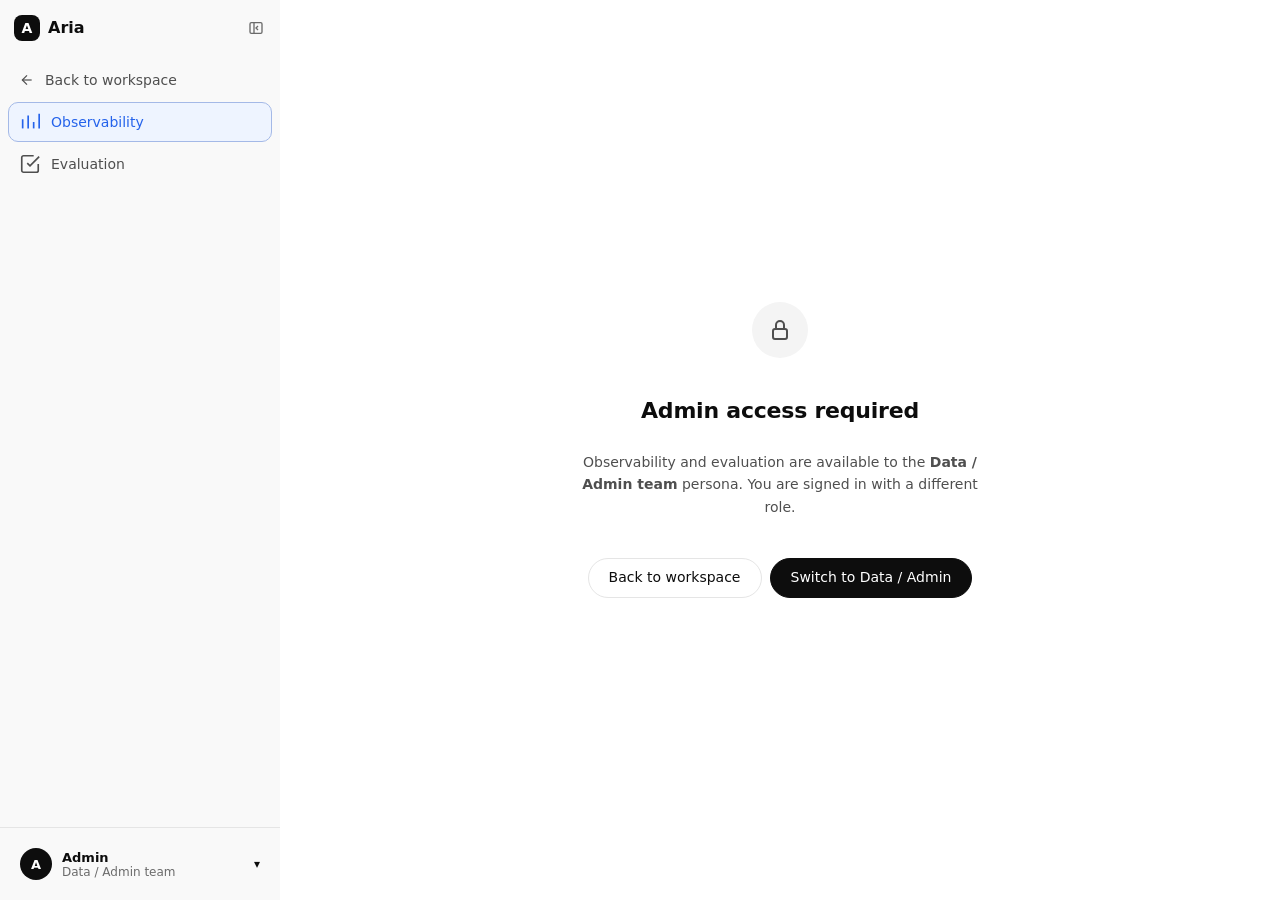
==== commit b678832b: "Merge main into UI/UX_ver2_nam" ====
--- a/admin.html
+++ b/admin.html
@@ -19,7 +19,6 @@
     .action-panel { display: flex; gap: 12px; background: var(--bg-surface); padding: 16px; border-radius: var(--radius-md); border: 1px solid var(--border-color); margin-bottom: 24px; align-items: center; justify-content: space-between; }
     .action-title { font-weight: 600; font-size: 15px; }
     .action-desc { font-size: 12px; color: var(--text-secondary); }
-    .admin-settings-modal { width: min(520px, calc(100vw - 32px)); }
   </style>
 </head>
 <body class="dashboard-page">
@@ -49,10 +48,6 @@
       </nav>
 
       <div class="admin-sidebar-footer">
-        <button type="button" class="admin-settings-link" id="adminSettingsBtn" title="Settings" aria-label="Open settings" aria-haspopup="dialog">
-          <svg viewBox="0 0 24 24" aria-hidden="true"><circle cx="12" cy="12" r="3"></circle><path d="M19.4 15a1.7 1.7 0 0 0 .34 1.88l.06.06-2.83 2.83-.06-.06a1.7 1.7 0 0 0-1.88-.34 1.7 1.7 0 0 0-1.03 1.56V21h-4v-.09A1.7 1.7 0 0 0 8.95 19.4a1.7 1.7 0 0 0-1.88.34l-.06.06-2.83-2.83.06-.06A1.7 1.7 0 0 0 4.6 15a1.7 1.7 0 0 0-1.56-1.03H3v-4h.09A1.7 1.7 0 0 0 4.6 8.95a1.7 1.7 0 0 0-.34-1.88L4.2 7l2.83-2.83.06.06A1.7 1.7 0 0 0 8.97 4.6 1.7 1.7 0 0 0 10 3.04V3h4v.09a1.7 1.7 0 0 0 1.03 1.56 1.7 1.7 0 0 0 1.88-.34l.06-.06L19.8 7l-.06.06a1.7 1.7 0 0 0-.34 1.88A1.7 1.7 0 0 0 20.96 10H21v4h-.09A1.7 1.7 0 0 0 19.4 15Z"></path></svg>
-          <span>Settings</span>
-        </button>
         <div class="user-menu-wrapper admin-user-menu" id="adminUserBadge">
           <button type="button" class="admin-persona-button" id="adminUserMenuBtn" aria-label="User profile and roles" aria-expanded="false">
             <span class="admin-persona-avatar" aria-hidden="true">A</span>
@@ -61,6 +56,10 @@
           </button>
           <div class="user-menu-dropdown" id="adminUserMenuDropdown" role="menu">
             <div class="user-menu-context"><strong>Demo persona</strong><span>Access and masking are simulated.</span></div>
+            <button type="button" class="user-menu-item" id="adminSettingsBtn" role="menuitem" aria-haspopup="dialog">
+              <svg width="14" height="14" fill="none" stroke="currentColor" stroke-width="2" viewBox="0 0 24 24" aria-hidden="true"><circle cx="12" cy="12" r="3"></circle><path d="M19.4 15a1.7 1.7 0 0 0 .34 1.88l.06.06-2.83 2.83-.06-.06a1.7 1.7 0 0 0-1.88-.34 1.7 1.7 0 0 0-1.03 1.56V21h-4v-.09A1.7 1.7 0 0 0 8.95 19.4a1.7 1.7 0 0 0-1.88.34l-.06.06-2.83-2.83.06-.06A1.7 1.7 0 0 0 4.6 15a1.7 1.7 0 0 0-1.56-1.03H3v-4h.09A1.7 1.7 0 0 0 4.6 8.95a1.7 1.7 0 0 0-.34-1.88L4.2 7l2.83-2.83.06.06A1.7 1.7 0 0 0 8.97 4.6 1.7 1.7 0 0 0 10 3.04V3h4v.09a1.7 1.7 0 0 0 1.03 1.56 1.7 1.7 0 0 0 1.88-.34l.06-.06L19.8 7l-.06.06a1.7 1.7 0 0 0-.34 1.88A1.7 1.7 0 0 0 20.96 10H21v4h-.09A1.7 1.7 0 0 0 19.4 15Z"></path></svg>
+              <span>Settings</span>
+            </button>
             <a href="index.html" class="user-menu-item" role="menuitem">Return to business workspace</a>
             <button type="button" class="user-menu-item" id="adminSwitchPersonaBtn" role="menuitem"><span>Switch demo persona</span></button>
           </div>
@@ -342,21 +341,41 @@
     </div>
   </div>
 
-  <div class="modal-backdrop" id="adminSettingsBackdrop" aria-hidden="true">
-    <div class="app-modal admin-settings-modal" role="dialog" aria-modal="true" aria-labelledby="adminSettingsTitle" tabindex="-1">
+  <div class="modal-backdrop settings-page-backdrop" id="adminSettingsBackdrop" aria-hidden="true">
+    <div class="app-modal settings-modal" role="dialog" aria-modal="true" aria-labelledby="adminSettingsTitle" tabindex="-1">
       <div class="modal-header">
-        <div class="modal-title" id="adminSettingsTitle">Settings</div>
-        <button type="button" class="header-icon-btn modal-close" id="closeAdminSettingsBtn" aria-label="Close settings"><svg width="18" height="18" fill="none" stroke="currentColor" stroke-width="2" viewBox="0 0 24 24" aria-hidden="true"><path d="M18 6 6 18M6 6l12 12"></path></svg></button>
+        <div class="modal-title" id="adminSettingsTitle">Aria settings</div>
+        <button type="button" class="header-icon-btn" id="closeAdminSettingsBtn" aria-label="Close settings">✕</button>
       </div>
-      <div class="modal-body">
-        <section class="settings-row admin-settings-group" aria-labelledby="appearanceSettingLabel">
-          <div class="settings-row-copy"><strong id="appearanceSettingLabel">Theme</strong><span>Light, dark, or follow your system.</span></div>
-          <div class="admin-setting-options segmented-control" data-setting-group="theme">
-            <button type="button" class="admin-setting-option" data-theme-choice="light">Light</button>
-            <button type="button" class="admin-setting-option" data-theme-choice="dark">Dark</button>
-            <button type="button" class="admin-setting-option" data-theme-choice="system">System</button>
-          </div>
-        </section>
+      <div class="settings-primary-tabs" role="tablist" aria-label="Settings sections">
+        <button type="button" class="settings-primary-tab active" id="adminAppearanceTabBtn" role="tab" aria-selected="true" aria-controls="adminAppearancePanel">Appearance</button>
+        <button type="button" class="settings-primary-tab" id="adminPreferencesTabBtn" role="tab" aria-selected="false" aria-controls="adminPreferencesPanel">Preferences</button>
+      </div>
+      <div class="modal-body settings-panel" id="adminAppearancePanel" role="tabpanel" aria-labelledby="adminAppearanceTabBtn">
+        <h1>Appearance</h1>
+        <p class="settings-panel-intro">Choose how Aria looks across your workspace.</p>
+        <div class="schema-table-card">
+          <div style="font-weight: 600; font-size: 13px;">Appearance Theme</div>
+          <div style="display: flex; gap: 8px; margin-top: 6px;">
+            <button type="button" class="view-btn theme-choice-btn" data-theme-choice="light">Light</button>
+            <button type="button" class="view-btn theme-choice-btn" data-theme-choice="dark">Dark</button>
+            <button type="button" class="view-btn theme-choice-btn" data-theme-choice="system">System</button>
+          </div>
+        </div>
+      </div>
+      <div class="modal-body settings-panel" id="adminPreferencesPanel" role="tabpanel" aria-labelledby="adminPreferencesTabBtn" hidden>
+        <h1>Preferences</h1>
+        <p class="settings-panel-intro">Control how answers and processing details are displayed.</p>
+        <div class="schema-table-card">
+          <div style="font-weight: 600; font-size: 13px;">Answer Detail Level</div>
+          <div style="display: flex; gap: 8px; margin-top: 6px;">
+            <button type="button" class="view-btn admin-detail-choice-btn active" data-detail="detailed">Detailed (Executive Summary + Stats)</button>
+            <button type="button" class="view-btn admin-detail-choice-btn" data-detail="concise">Concise (Key Takeaway only)</button>
+          </div>
+        </div>
+        <div class="schema-table-card settings-switch-card"><label class="settings-switch-row" for="adminSettingShowSql"><span class="settings-switch-label">Expand SQL query</span><span class="settings-switch-control"><input type="checkbox" id="adminSettingShowSql"><span class="settings-switch-track" aria-hidden="true"><span class="switch-option switch-option-off">No</span><span class="switch-option switch-option-on">Yes</span></span></span></label></div>
+        <div class="schema-table-card settings-switch-card"><label class="settings-switch-row" for="adminSettingShowPipeline"><span class="settings-switch-label">Animated pipeline stages</span><span class="settings-switch-control"><input type="checkbox" id="adminSettingShowPipeline"><span class="settings-switch-track" aria-hidden="true"><span class="switch-option switch-option-off">Off</span><span class="switch-option switch-option-on">Show</span></span></span></label></div>
+        <div class="schema-table-card settings-switch-card"><label class="settings-switch-row" for="adminSettingCompactMode"><span class="settings-switch-label">Compact messages</span><span class="settings-switch-control"><input type="checkbox" id="adminSettingCompactMode"><span class="settings-switch-track" aria-hidden="true"><span class="switch-option switch-option-off">No</span><span class="switch-option switch-option-on">Yes</span></span></span></label></div>
       </div>
     </div>
   </div>
@@ -405,15 +424,48 @@
       const adminSettingsBackdrop = document.getElementById('adminSettingsBackdrop');
       const closeAdminSettingsBtn = document.getElementById('closeAdminSettingsBtn');
       const adminSettingsDialog = adminSettingsBackdrop.querySelector('[role="dialog"]');
+      closeAdminSettingsBtn.innerHTML = '<svg width="18" height="18" fill="none" stroke="currentColor" stroke-width="2" viewBox="0 0 24 24" aria-hidden="true"><path d="m15 18-6-6 6-6"></path></svg><span>Back to app</span>';
+      closeAdminSettingsBtn.setAttribute('aria-label', 'Back to admin workspace');
+      const adminAppearanceTabBtn = document.getElementById('adminAppearanceTabBtn');
+      const adminPreferencesTabBtn = document.getElementById('adminPreferencesTabBtn');
+      const adminAppearancePanel = document.getElementById('adminAppearancePanel');
+      const adminPreferencesPanel = document.getElementById('adminPreferencesPanel');
+      const getWorkspacePreferences = () => {
+        try { return JSON.parse(localStorage.getItem('aria_workspace_preferences')) || {}; } catch (e) { return {}; }
+      };
+      const saveWorkspacePreferences = preferences => localStorage.setItem('aria_workspace_preferences', JSON.stringify(preferences));
+      const setAdminSettingsSection = section => {
+        const showPreferences = section === 'preferences';
+        adminAppearancePanel.hidden = showPreferences;
+        adminPreferencesPanel.hidden = !showPreferences;
+        adminAppearanceTabBtn.classList.toggle('active', !showPreferences);
+        adminPreferencesTabBtn.classList.toggle('active', showPreferences);
+        adminAppearanceTabBtn.setAttribute('aria-selected', String(!showPreferences));
+        adminPreferencesTabBtn.setAttribute('aria-selected', String(showPreferences));
+      };
       const syncSettingsControls = () => {
         const theme = localStorage.getItem('aria_theme') || 'light';
+        const preferences = getWorkspacePreferences();
         document.querySelectorAll('[data-theme-choice]').forEach(button => {
           const selected = button.dataset.themeChoice === theme;
           button.classList.toggle('active', selected);
           button.setAttribute('aria-pressed', String(selected));
         });
+        document.querySelectorAll('.admin-detail-choice-btn').forEach(button => {
+          const selected = button.dataset.detail === (preferences.detailLevel || 'detailed');
+          button.classList.toggle('active', selected);
+          button.setAttribute('aria-pressed', String(selected));
+        });
+        document.getElementById('adminSettingShowSql').checked = Boolean(preferences.showSqlDefault);
+        document.getElementById('adminSettingShowPipeline').checked = Boolean(preferences.showPipelineDefault);
+        document.getElementById('adminSettingCompactMode').checked = Boolean(preferences.compactMode);
       };
       const openAdminSettings = () => {
+        const adminUserMenuDropdown = document.getElementById('adminUserMenuDropdown');
+        const adminUserMenuBtn = document.getElementById('adminUserMenuBtn');
+        adminUserMenuDropdown.classList.remove('open');
+        adminUserMenuBtn.setAttribute('aria-expanded', 'false');
+        setAdminSettingsSection('appearance');
         syncSettingsControls();
         adminSettingsBackdrop.classList.add('open');
         adminSettingsBackdrop.setAttribute('aria-hidden', 'false');
@@ -425,6 +477,8 @@
         requestAnimationFrame(() => adminSettingsBtn.focus());
       };
       adminSettingsBtn.addEventListener('click', openAdminSettings);
+      adminAppearanceTabBtn.addEventListener('click', () => setAdminSettingsSection('appearance'));
+      adminPreferencesTabBtn.addEventListener('click', () => setAdminSettingsSection('preferences'));
       closeAdminSettingsBtn.addEventListener('click', closeAdminSettings);
       adminSettingsBackdrop.addEventListener('click', event => {
         if (event.target === adminSettingsBackdrop) closeAdminSettings();
@@ -438,6 +492,25 @@
             : theme;
           document.documentElement.setAttribute('data-theme', resolved);
           syncSettingsControls();
+        });
+      });
+      document.querySelectorAll('.admin-detail-choice-btn').forEach(button => {
+        button.addEventListener('click', () => {
+          const preferences = getWorkspacePreferences();
+          preferences.detailLevel = button.dataset.detail;
+          saveWorkspacePreferences(preferences);
+          syncSettingsControls();
+        });
+      });
+      [
+        ['adminSettingShowSql', 'showSqlDefault'],
+        ['adminSettingShowPipeline', 'showPipelineDefault'],
+        ['adminSettingCompactMode', 'compactMode']
+      ].forEach(([id, key]) => {
+        document.getElementById(id).addEventListener('change', event => {
+          const preferences = getWorkspacePreferences();
+          preferences[key] = event.target.checked;
+          saveWorkspacePreferences(preferences);
         });
       });
       const adminSidebar = document.getElementById('adminSidebar');
--- a/styles.css
+++ b/styles.css
@@ -126,10 +126,8 @@
   --font-display: ui-sans-serif, -apple-system, system-ui, "Segoe UI Variable Display", "Segoe UI", Roboto, Helvetica, Arial, sans-serif;
   --font-mono: ui-monospace, "Cascadia Mono", SFMono-Regular, Menlo, Consolas, monospace;
 
-  /* Layout */
-  --sidebar-width: 260px;
-  --thread-width: 768px;
-  --header-height: 0px;
+  --sidebar-width: 280px;
+  --header-height: 48px; /* Slim header */
   --drawer-width: 440px;
   --font-scale: 14px;
 }
@@ -571,6 +569,37 @@
   color: var(--text-primary);
 }
 
+.user-menu-item-chevron { margin-left: auto; }
+.user-help-menu-group { position: relative; }
+.user-help-menu-group::after {
+  content: '';
+  position: absolute;
+  z-index: 1;
+  top: -18px;
+  bottom: -18px;
+  left: 100%;
+  width: 12px;
+}
+.user-help-submenu {
+  position: absolute;
+  bottom: 0;
+  left: calc(100% + 8px);
+  display: none;
+  width: 230px;
+  flex-direction: column;
+  gap: 2px;
+  padding: 6px;
+  border: 1px solid var(--border-color);
+  border-radius: var(--radius-md);
+  background: var(--bg-surface);
+  box-shadow: var(--shadow-lg);
+  z-index: 3;
+}
+.user-help-submenu.open,
+.user-help-menu-group:hover .user-help-submenu,
+.user-help-menu-group:focus-within .user-help-submenu { display: flex; }
+.help-topic-item { min-height: 38px; }
+
 .sidebar-account {
   display: flex;
   align-items: center;
@@ -675,7 +704,8 @@
   border-bottom-color: var(--accent-primary);
   color: var(--accent-primary);
 }
-#settingsDrawer [hidden] { display: none !important; }
+#settingsDrawer [hidden],
+.settings-modal [hidden] { display: none !important; }
 .settings-help-panel {
   min-width: 0;
   overflow-x: hidden;
@@ -739,6 +769,21 @@
     bottom: 0;
     left: calc(100% + 8px);
     max-height: calc(100dvh - var(--header-height) - 24px);
+    overflow: visible;
+  }
+}
+
+@media (max-width: 820px) {
+  .user-help-menu-group::after { display: none; }
+  .user-help-submenu {
+    position: static;
+    width: 100%;
+    margin-top: 2px;
+    padding: 4px 4px 4px 22px;
+    border: 0;
+    border-left: 1px solid var(--border-color);
+    border-radius: 0;
+    box-shadow: none;
   }
 }
 .user-menu-item.danger:hover {
@@ -2423,6 +2468,270 @@
 }
 .modal-backdrop.open {
   display: flex;
+}
+
+.focused-modal-backdrop {
+  background: rgba(15, 12, 12, 0.48);
+  -webkit-backdrop-filter: blur(8px);
+  backdrop-filter: blur(8px);
+}
+
+.settings-modal,
+.help-modal {
+  width: min(680px, calc(100vw - 32px));
+  max-height: min(760px, calc(100dvh - 32px));
+}
+
+.settings-modal {
+  display: grid;
+  grid-template-columns: 180px minmax(0, 1fr);
+  grid-template-rows: auto minmax(420px, 58vh);
+  max-width: 760px;
+  overflow: hidden;
+}
+
+.settings-modal .modal-header {
+  grid-column: 1 / -1;
+  grid-row: 1;
+}
+
+.settings-modal .settings-primary-tabs {
+  grid-column: 1;
+  grid-row: 2;
+  display: flex;
+  flex-direction: column;
+  justify-content: flex-start;
+  gap: 4px;
+  padding: 18px 12px;
+  border-right: 1px solid var(--border-color);
+  border-bottom: 0;
+  background: var(--bg-app);
+}
+
+.settings-modal .settings-primary-tab {
+  width: 100%;
+  min-height: 42px;
+  padding: 10px 12px;
+  border: 0;
+  border-left: 3px solid transparent;
+  border-radius: var(--radius-control);
+  text-align: left;
+}
+
+.settings-modal .settings-primary-tab.active {
+  border-left-color: var(--accent-primary);
+  border-bottom-color: transparent;
+  background: var(--accent-subtle);
+}
+
+.settings-panel {
+  grid-column: 2;
+  grid-row: 2;
+  min-width: 0;
+  height: 100%;
+  padding: 20px;
+  overflow-y: auto;
+}
+
+.settings-panel > .schema-table-card {
+  width: 100%;
+  box-sizing: border-box;
+}
+
+/* Full-page settings workspace */
+.settings-page-backdrop {
+  padding: 0;
+  background: var(--bg-app);
+  z-index: 200;
+}
+
+.settings-page-backdrop .settings-modal {
+  display: grid;
+  grid-template-columns: 330px minmax(0, 1fr);
+  grid-template-rows: auto 1fr;
+  width: 100vw;
+  max-width: none;
+  height: 100dvh;
+  max-height: none;
+  overflow: hidden;
+  border: 0;
+  border-radius: 0;
+  box-shadow: none;
+}
+
+.settings-page-backdrop .settings-modal .modal-header {
+  grid-column: 1;
+  grid-row: 1;
+  flex-direction: column;
+  align-items: stretch;
+  gap: 22px;
+  padding: 24px 20px 14px;
+  border-right: 1px solid var(--border-strong);
+  border-bottom: 0;
+  background: var(--bg-sidebar);
+}
+
+.settings-page-backdrop .settings-modal .modal-title {
+  padding: 0 10px;
+  color: var(--text-primary);
+  font-size: 22px;
+  font-weight: 800;
+}
+
+.settings-page-backdrop #closeSettingsBtn,
+.settings-page-backdrop #closeAdminSettingsBtn {
+  display: flex;
+  width: 100%;
+  min-height: 50px;
+  align-items: center;
+  justify-content: flex-start;
+  gap: 9px;
+  padding: 8px 10px;
+  border: 0;
+  border-radius: var(--radius-control);
+  color: var(--text-primary);
+  background: var(--button-primary-bg);
+  color: var(--button-primary-fg);
+  font-size: 16px;
+  font-weight: 700;
+}
+
+.settings-page-backdrop #closeSettingsBtn:hover,
+.settings-page-backdrop #closeAdminSettingsBtn:hover {
+  background: var(--button-primary-hover-bg);
+  color: var(--button-primary-hover-fg);
+}
+
+.settings-page-backdrop .settings-modal .settings-primary-tabs {
+  grid-column: 1;
+  grid-row: 2;
+  padding: 8px 12px 24px;
+  border-right: 1px solid var(--border-strong);
+  background: var(--bg-sidebar);
+}
+
+.settings-page-backdrop .settings-panel {
+  grid-column: 2;
+  grid-row: 1 / -1;
+  width: 100%;
+  height: 100%;
+  padding: 28px clamp(32px, 8vw, 140px) 64px;
+  background: var(--bg-surface);
+  color: var(--text-primary);
+}
+
+.settings-page-backdrop .settings-primary-tab {
+  min-height: 50px;
+  padding: 12px 16px;
+  color: var(--text-secondary);
+  font-size: 16px;
+  font-weight: 700;
+}
+
+.settings-page-backdrop .settings-primary-tab:hover {
+  background: var(--bg-hover);
+  color: var(--text-primary);
+}
+
+.settings-page-backdrop .settings-primary-tab.active {
+  border-left-width: 4px;
+  background: var(--accent-subtle);
+  color: var(--accent-text);
+  box-shadow: inset 0 0 0 1px var(--accent-border);
+}
+
+.settings-page-backdrop .settings-panel > h1,
+.settings-page-backdrop .settings-panel > .settings-panel-intro,
+.settings-page-backdrop .settings-panel > .schema-table-card {
+  width: 100%;
+  max-width: 920px;
+  margin-right: auto;
+  margin-left: auto;
+}
+
+.settings-page-backdrop .settings-panel > h1 {
+  margin-top: 0;
+  margin-bottom: 8px;
+  color: var(--text-primary);
+  font-family: var(--font-sans);
+  font-size: 36px;
+  font-weight: 750;
+  line-height: 1.2;
+}
+
+.settings-panel-intro {
+  margin-top: 0;
+  margin-bottom: 24px;
+  color: var(--text-secondary);
+  font-size: 17px;
+  line-height: 1.6;
+}
+
+.settings-page-backdrop .settings-panel > .schema-table-card {
+  padding: 20px;
+  border: 1px solid var(--border-strong);
+  border-radius: var(--radius-md);
+  background: var(--bg-app);
+  color: var(--text-primary);
+  font-size: 16px;
+}
+
+.settings-page-backdrop .schema-table-card > div:first-child,
+.settings-page-backdrop .schema-table-card label > span:first-child {
+  color: var(--text-primary);
+  font-size: 16px !important;
+  font-weight: 700 !important;
+  line-height: 1.5;
+}
+
+.settings-page-backdrop .view-btn {
+  min-height: 48px;
+  padding: 10px 16px;
+  border: 1px solid var(--border-strong);
+  background: var(--control-bg);
+  color: var(--text-primary);
+  font-size: 16px;
+  font-weight: 650;
+}
+
+.settings-page-backdrop .view-btn:hover {
+  border-color: var(--accent-primary);
+  background: var(--bg-hover);
+}
+
+.settings-page-backdrop .view-btn.active {
+  border-color: var(--accent-primary);
+  background: var(--accent-subtle);
+  color: var(--accent-text);
+  box-shadow: inset 0 0 0 1px var(--accent-primary);
+}
+
+.settings-page-backdrop input[type="checkbox"] {
+  width: 20px;
+  height: 20px;
+  flex: 0 0 20px;
+}
+
+@media (max-width: 620px) {
+  .settings-page-backdrop .settings-modal {
+    grid-template-columns: 150px minmax(0, 1fr);
+    grid-template-rows: auto 1fr;
+  }
+  .settings-page-backdrop .settings-panel {
+    padding: 24px 16px 48px;
+  }
+  .settings-page-backdrop .settings-modal .modal-header {
+    padding: 18px 8px 10px;
+  }
+  .settings-page-backdrop .settings-modal .modal-title {
+    padding: 0 6px;
+    font-size: 17px;
+  }
+  .settings-page-backdrop .settings-primary-tab,
+  .settings-page-backdrop #closeSettingsBtn,
+  .settings-page-backdrop #closeAdminSettingsBtn {
+    font-size: 14px;
+  }
 }
 
 .app-modal {
@@ -3307,8 +3616,7 @@
   .sidebar.collapsed .sidebar-rail-separator,
   .sidebar.collapsed .sidebar-conv-section,
   .sidebar.collapsed .sidebar-user-copy,
-  .sidebar.collapsed .user-menu-chevron,
-  .sidebar.collapsed .sidebar-resize-handle {
+  .sidebar.collapsed .user-menu-chevron {
     display: none !important;
   }
   .sidebar.collapsed .workspace-rail-item svg { width: 22px; height: 22px; }
@@ -4922,36 +5230,6 @@
   margin-top: 24px;
 }
 
-.adjust-question-modal { width: min(640px, calc(100vw - 32px)); }
-.adjust-question-help { margin: 0 0 18px; color: var(--text-secondary); font-size: 14px; line-height: 1.55; }
-.adjust-question-field { display: grid; gap: 8px; color: var(--text-primary); font-size: 13px; font-weight: 700; }
-.adjust-question-field textarea {
-  width: 100%;
-  min-height: 128px;
-  resize: vertical;
-  padding: 12px 14px;
-  border: 1px solid var(--border-strong);
-  border-radius: var(--radius-control);
-  background: var(--control-bg);
-  color: var(--text-primary);
-  font: inherit;
-  font-weight: 400;
-  line-height: 1.55;
-}
-.adjust-question-field textarea:focus-visible { outline: 2px solid var(--focus-ring); outline-offset: 2px; }
-.adjust-question-scope {
-  display: grid;
-  gap: 6px;
-  margin-top: 16px;
-  padding: 14px 16px;
-  border: 1px solid var(--border-color);
-  border-left: 3px solid var(--accent-primary);
-  border-radius: var(--radius-control);
-  background: var(--bg-app);
-}
-.adjust-question-scope > span { color: var(--text-muted); font-size: 12px; font-weight: 700; }
-.adjust-question-scope > strong { color: var(--text-primary); font-size: 14px; line-height: 1.5; }
-.adjust-question-actions { display: flex; justify-content: flex-end; gap: 8px; margin-top: 20px; }
 .clarification-card-actions { display: flex; flex-wrap: wrap; gap: 8px; }
 .question-version-note {
   width: fit-content;
@@ -6164,12 +6442,23 @@
   width: 3px;
   background: var(--accent-primary);
 }
-.sidebar-resize-handle { right: -5px; }
-.sidebar-resize-handle::after { right: 4px; }
-.evidence-resize-handle { left: 0; }
-.evidence-resize-handle::after { left: 0; }
-body.panel-resizing { cursor: col-resize !important; user-select: none; }
-body.panel-resizing iframe { pointer-events: none; }
+
+.evidence-resize-handle {
+  left: -5px;
+}
+
+.evidence-resize-handle::after {
+  left: 4px;
+}
+
+body.panel-resizing {
+  cursor: col-resize !important;
+  user-select: none;
+}
+
+body.panel-resizing iframe {
+  pointer-events: none;
+}
 
 @media (max-width: 820px) {
   .panel-resize-handle { display: none; }
@@ -6324,8 +6613,7 @@
 .admin-persona-avatar { width: 32px; height: 32px; flex: 0 0 32px; border-radius: 50%; background: var(--button-primary-bg); color: var(--button-primary-fg); font-size: 13px; }
 .admin-brand-name { min-width: 0; flex: 1; font-family: var(--font-display); font-size: 16px; font-weight: 650; }
 .admin-sidebar-toggle,
-.admin-mobile-nav-toggle,
-.admin-settings-link {
+.admin-mobile-nav-toggle {
   display: inline-flex;
   align-items: center;
   justify-content: center;
@@ -6354,22 +6642,37 @@
   text-decoration: none;
   cursor: pointer;
 }
-.admin-nav-item svg,
-.admin-settings-link svg {
-  width: 18px;
-  height: 18px;
-  flex: 0 0 18px;
+
+.admin-nav-item svg {
+  width: 22px;
+  height: 22px;
+  flex: 0 0 22px;
   fill: none;
   stroke: currentColor;
   stroke-width: 1.8;
 }
 .admin-nav-item:hover,
-.admin-nav-item:focus-visible { background: var(--bg-hover); color: var(--text-primary); text-decoration: none; }
-.admin-nav-item.active { background: var(--bg-active); color: var(--text-primary); font-weight: 500; }
-.admin-sidebar-footer { display: flex; align-items: center; gap: 4px; margin-top: auto; padding: 8px; border-top: 1px solid var(--border-color); }
-.admin-settings-link { order: 2; width: 40px; height: 40px; border-radius: var(--radius-md); text-decoration: none; }
-.admin-settings-link span { display: none; }
-.admin-user-menu { position: relative; min-width: 0; flex: 1; order: 1; }
+.admin-nav-item:focus-visible {
+  background: var(--bg-hover);
+  color: var(--text-primary);
+}
+
+.admin-nav-item.active {
+  border-color: color-mix(in srgb, var(--accent-primary) 34%, var(--border-color));
+  background: var(--accent-subtle);
+  color: var(--accent-primary);
+}
+
+.admin-sidebar-footer {
+  display: flex;
+  align-items: center;
+  margin-top: auto;
+  padding: 12px;
+  border-top: 1px solid var(--border-color);
+}
+
+.admin-user-menu { position: relative; min-width: 0; flex: 1; }
+
 .admin-persona-button {
   display: flex;
   width: 100%;
@@ -6401,9 +6704,8 @@
 .admin-sidebar.collapsed .admin-sidebar-nav { padding-inline: 8px; }
 .admin-sidebar.collapsed .admin-nav-item { justify-content: center; padding-inline: 0; }
 .admin-sidebar.collapsed .admin-persona-button { justify-content: center; padding-inline: 0; }
-.admin-sidebar.collapsed .admin-sidebar-footer { flex-direction: column; }
-.admin-sidebar.collapsed .admin-settings-link { margin-inline: auto; order: 1; }
-.admin-sidebar.collapsed .admin-user-menu { flex: 0 0 auto; order: 2; }
+.admin-sidebar.collapsed .admin-sidebar-footer { justify-content: center; }
+.admin-sidebar.collapsed .admin-user-menu { flex: 0 0 auto; }
 .admin-sidebar.collapsed .admin-user-menu .user-menu-dropdown { left: calc(100% + 12px); bottom: 0; }
 
 .admin-main-shell { position: relative; min-width: 0; min-height: 100dvh; background: var(--bg-app); }
@@ -6503,7 +6805,6 @@
   .admin-sidebar.collapsed .admin-persona-button { justify-content: flex-start; padding-inline: 8px; }
   .admin-sidebar.collapsed .admin-sidebar-footer { flex-direction: row; }
   .admin-sidebar.collapsed .admin-user-menu { flex: 1; order: 1; }
-  .admin-sidebar.collapsed .admin-settings-link { margin-inline: 0; order: 2; }
   .admin-mobile-nav-toggle {
     display: inline-flex;
     position: sticky;
@@ -6654,15 +6955,28 @@
 }
 
 @media (max-width: 480px) {
-  .chat-messages { padding: 4px 12px 16px; }
-  #chatViewport .chat-input-bar { padding: 0 8px 8px !important; }
-  .chat-input-field { min-height: 40px; padding: 4px 2px; }
-  .chat-input-field::placeholder { white-space: nowrap; text-overflow: ellipsis; }
-  .task-home-subtitle { font-size: 15px; }
-  .answer-actions-popover,.result-state-actions { grid-template-columns:1fr; flex-direction:column; }
-  .answer-actions-popover .action-tool-btn,.result-state-actions .action-tool-btn { width:100%; }
-  .adjust-question-actions { flex-direction: column-reverse; }
-  .adjust-question-actions .action-tool-btn,
+  .chat-messages { padding:12px 8px; }
+  .chat-input-bar { padding:8px; }
+  .chat-input-bar:not(:focus-within) { padding:8px !important; }
+  .chat-input-bar:focus-within { padding:10px 8px !important; }
+  .chat-input-field {
+    min-height: 48px;
+    padding: 11px 76px 11px 10px;
+    font-size: 16px;
+    line-height: 1.5;
+  }
+  .chat-input-field::placeholder {
+    white-space: nowrap;
+    text-overflow: ellipsis;
+  }
+  .input-box-wrapper { min-height: 56px; }
+  .task-home-title { font-size:36px; }
+  .task-home-subtitle { margin-bottom:24px; font-size:16px; }
+  .task-groups-label { align-items:flex-start; flex-direction:column; }
+  .task-groups-label small { text-align:left; }
+  .task-group-card { padding:12px; }
+  .answer-actions-popover,.result-state-actions,.clear-history-actions { grid-template-columns:1fr; flex-direction:column; }
+  .answer-actions-popover .action-tool-btn,.result-state-actions .action-tool-btn,.clear-history-actions .action-tool-btn { width:100%; }
   .clarification-card-actions .action-tool-btn { width: 100%; }
 }
 
@@ -8108,5 +8422,305 @@
   background: var(--button-danger-hover-bg) !important;
   color: var(--button-danger-fg) !important;
 }
-html body :where(.user-menu-item.danger) { color: var(--danger-color) !important; }
-html body :where(.user-menu-item.danger):hover:not(:disabled) { background: var(--danger-bg) !important; color: var(--danger-color) !important; }
+.role-select-card.selected .role-card-title::after {
+  content: " (selected)";
+  font-family: var(--font-sans);
+  font-size: 12px;
+  font-weight: 700;
+}
+
+/* R3 conversation rhythm: a full-width turn with a readable text measure,
+   rather than either a dense 860px strip or a narrow chat bubble. */
+.user-row {
+  width: 100%;
+  margin: 24px 0 8px;
+  align-items: stretch;
+}
+.user-bubble-container {
+  width: 100%;
+  max-width: 100%;
+  padding: 20px 24px 18px;
+  align-items: flex-start;
+  gap: 0;
+  border-top: 0;
+  border-left: 4px solid var(--accent-primary);
+  background: var(--bg-surface);
+}
+.user-bubble-container .question-turn-label {
+  margin-bottom: 10px;
+  color: var(--accent-text);
+}
+.user-bubble-container .user-bubble {
+  width: 100%;
+  max-width: 68ch !important;
+  padding: 0 !important;
+  background: transparent !important;
+  color: var(--text-primary) !important;
+  font-family: var(--font-serif) !important;
+  font-size: 18px !important;
+  font-weight: 600;
+  line-height: 1.55 !important;
+  overflow-wrap: anywhere;
+  word-break: normal;
+  white-space: pre-wrap;
+}
+.user-bubble-container .user-scope-rerun-summary {
+  width: 100%;
+  max-width: 68ch;
+  margin: 16px 0 0;
+  padding: 10px 12px;
+}
+.user-bubble-container .user-bubble-meta {
+  display: flex;
+  width: 100%;
+  max-width: 68ch;
+  align-items: center;
+  flex-wrap: wrap;
+  gap: 6px 12px;
+  margin-top: 14px;
+  padding-top: 10px;
+  border-top: 1px solid var(--border-color);
+  color: var(--text-muted);
+  font-family: var(--font-sans);
+  font-size: 12px;
+  line-height: 1.4;
+}
+.user-turn-version { color: var(--text-secondary); font-weight: 700; }
+.user-edit-btn {
+  min-height: 32px;
+  margin-left: auto;
+  padding: 4px 8px;
+  border: 0;
+  background: transparent;
+  color: var(--accent-text);
+  font-size: 12px;
+  font-weight: 700;
+  text-decoration: underline;
+  text-underline-offset: 3px;
+}
+.user-edit-btn:hover { color: var(--text-primary); }
+
+.user-bubble-container.is-editing {
+  width: min(100%, 720px);
+  max-width: 100%;
+}
+.inline-question-editor {
+  display: grid;
+  width: min(100%, 68ch);
+  gap: 10px;
+}
+.inline-question-editor > label {
+  color: var(--user-turn-fg);
+  font-size: 12px;
+  font-weight: 700;
+}
+.inline-question-input {
+  width: 100%;
+  min-height: 96px;
+  resize: vertical;
+  padding: 12px 14px;
+  border: 1px solid rgba(255, 255, 255, .45);
+  border-radius: var(--radius-sm);
+  background: var(--bg-surface);
+  color: var(--text-primary);
+  font: 500 16px/1.5 var(--font-sans);
+}
+.inline-question-input:focus-visible {
+  outline: 2px solid var(--focus-ring);
+  outline-offset: 2px;
+}
+.inline-question-scope {
+  color: var(--user-turn-fg);
+  font-size: 12px;
+  line-height: 1.45;
+  opacity: .84;
+}
+.inline-question-actions {
+  display: flex;
+  justify-content: flex-end;
+  gap: 8px;
+}
+
+@media (max-width: 640px) {
+  .user-row { margin-top: 16px; }
+  .user-bubble-container { padding: 16px 14px 14px; }
+  .user-bubble-container .user-bubble {
+    max-width: none !important;
+    font-size: 17px !important;
+    line-height: 1.55 !important;
+  }
+  .user-bubble-container .user-scope-rerun-summary,
+  .user-bubble-container .user-bubble-meta { max-width: none; }
+  .user-edit-btn { margin-left: 0; }
+}
+
+/* Conversation surfaces: user and Aria remain visually distinct in both
+   themes without reducing either turn to a narrow speech bubble. */
+.user-row { align-items: flex-end; }
+.user-bubble-container {
+  width: fit-content;
+  max-width: min(55%, 520px);
+  border: 1px solid var(--button-primary-hover-bg);
+  border-left: 1px solid var(--button-primary-hover-bg);
+  border-radius: var(--radius-container);
+  background: var(--user-turn-bg);
+  color: var(--user-turn-fg);
+}
+.user-bubble-container .question-turn-label,
+.user-bubble-container .user-bubble,
+.user-bubble-container .user-turn-version,
+.user-bubble-container .user-bubble-meta {
+  color: var(--user-turn-fg) !important;
+}
+.user-bubble-container .question-turn-label { opacity: .84; }
+.user-bubble-container .user-bubble-meta {
+  border-top-color: rgba(255, 255, 255, .28);
+  color: rgba(255, 255, 255, .82) !important;
+}
+.user-bubble-container .user-turn-version { opacity: .92; }
+.user-bubble-container .user-edit-btn {
+  color: var(--user-turn-fg);
+}
+.user-bubble-container .user-edit-btn:hover {
+  background: rgba(255, 255, 255, .12);
+  color: var(--user-turn-fg);
+}
+.user-bubble-container .user-scope-rerun-summary {
+  border-color: rgba(255, 255, 255, .3);
+  background: rgba(0, 0, 0, .16);
+  color: var(--user-turn-fg);
+}
+.user-bubble-container .user-scope-rerun-summary summary { color: var(--user-turn-fg); }
+
+.agent-response-card:not(.result-state-card) {
+  width: 100%;
+  padding: 24px !important;
+  border: 1px solid var(--assistant-turn-border) !important;
+  border-top: 1px solid var(--assistant-turn-border) !important;
+  border-radius: var(--radius-container) !important;
+  background: var(--assistant-turn-bg) !important;
+}
+.agent-response-card:not(.result-state-card) .answer-turn-label { color: var(--text-secondary); }
+
+@media (max-width: 640px) {
+  .user-bubble-container {
+    width: fit-content;
+    max-width: 88%;
+  }
+  .agent-response-card:not(.result-state-card) { padding: 18px 14px !important; }
+}
+
+/* Keep the sidebar brand mark aligned with the profile mark. The generic
+   header-button theme must not draw a second box around the logo. */
+html body .header-icon-btn.app-logo-toggle,
+html body .header-icon-btn.app-logo-toggle:hover,
+html body .header-icon-btn.app-logo-toggle:active {
+  width: 48px;
+  height: 48px;
+  border: 0 !important;
+  border-radius: var(--radius-md) !important;
+  background: transparent !important;
+  box-shadow: none !important;
+}
+
+/* Settings navigation is a primary exit action, not a generic header icon. */
+html body .settings-page-backdrop #closeSettingsBtn {
+  border-color: var(--button-primary-bg) !important;
+  background: var(--button-primary-bg) !important;
+  color: var(--button-primary-fg) !important;
+}
+html body .settings-page-backdrop #closeSettingsBtn:hover:not(:disabled) {
+  border-color: var(--button-primary-hover-bg) !important;
+  background: var(--button-primary-hover-bg) !important;
+  color: var(--button-primary-hover-fg) !important;
+}
+html body .settings-page-backdrop #closeSettingsBtn:active:not(:disabled) {
+  border-color: var(--button-primary-active-bg) !important;
+  background: var(--button-primary-active-bg) !important;
+  color: var(--button-primary-active-fg) !important;
+}
+
+html body .settings-page-backdrop .theme-choice-btn.active {
+  border-color: var(--button-primary-bg) !important;
+  background: var(--button-primary-bg) !important;
+  color: var(--button-primary-fg) !important;
+}
+html body .settings-page-backdrop .theme-choice-btn.active:hover:not(:disabled) {
+  border-color: var(--button-primary-hover-bg) !important;
+  background: var(--button-primary-hover-bg) !important;
+  color: var(--button-primary-hover-fg) !important;
+}
+
+.settings-page-backdrop .settings-switch-card {
+  padding: 0 !important;
+}
+.settings-switch-row {
+  display: flex;
+  min-height: 76px;
+  align-items: center;
+  justify-content: space-between;
+  gap: 20px;
+  padding: 16px 20px;
+  cursor: pointer;
+}
+.settings-switch-label {
+  color: var(--text-primary);
+  font-size: 17px;
+  font-weight: 700;
+}
+.settings-switch-control {
+  display: inline-flex;
+  flex: 0 0 auto;
+  align-items: center;
+  gap: 10px;
+}
+.settings-switch-control input {
+  position: absolute;
+  width: 1px !important;
+  height: 1px !important;
+  overflow: hidden;
+  clip: rect(0 0 0 0);
+  clip-path: inset(50%);
+  white-space: nowrap;
+}
+.settings-switch-track {
+  display: grid;
+  grid-template-columns: 1fr 1fr;
+  min-width: 124px;
+  min-height: 40px;
+  padding: 3px;
+  border: 1px solid var(--border-strong);
+  border-radius: var(--radius-control);
+  background: var(--control-bg);
+  transition: background .16s ease, border-color .16s ease;
+}
+.settings-switch-track .switch-option {
+  display: inline-flex;
+  min-width: 54px;
+  align-items: center;
+  justify-content: center;
+  padding: 6px 10px;
+  border-radius: 5px;
+  color: var(--text-secondary);
+  font-size: 14px;
+  font-weight: 750;
+  transition: background .16s ease, color .16s ease;
+}
+.settings-switch-control input:not(:checked) + .settings-switch-track .switch-option-off,
+.settings-switch-control input:checked + .settings-switch-track .switch-option-on {
+  background: var(--button-primary-bg);
+  color: var(--button-primary-fg);
+}
+.settings-switch-control input:checked + .settings-switch-track {
+  border-color: var(--accent-primary);
+}
+.settings-switch-control input:focus-visible + .settings-switch-track {
+  outline: 3px solid var(--accent-border);
+  outline-offset: 2px;
+}
+html body .app-logo-mark {
+  width: 36px;
+  height: 36px;
+  flex: 0 0 36px;
+  border-radius: 50%;
+}
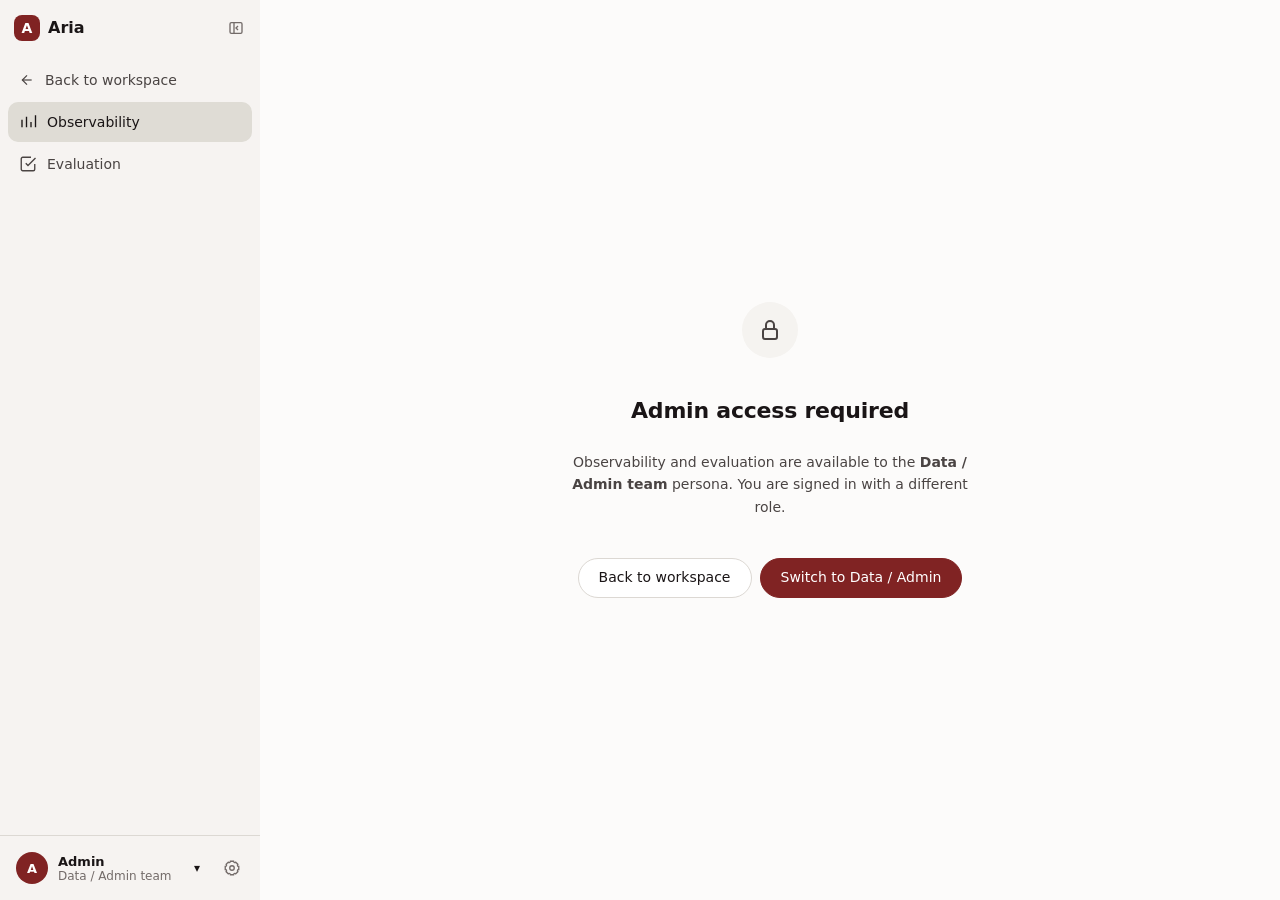
==== commit 9e9e9e08: "Preserve v2 layout with main theme and fixes" ====
--- a/admin.html
+++ b/admin.html
@@ -19,6 +19,7 @@
     .action-panel { display: flex; gap: 12px; background: var(--bg-surface); padding: 16px; border-radius: var(--radius-md); border: 1px solid var(--border-color); margin-bottom: 24px; align-items: center; justify-content: space-between; }
     .action-title { font-weight: 600; font-size: 15px; }
     .action-desc { font-size: 12px; color: var(--text-secondary); }
+    .admin-settings-modal { width: min(520px, calc(100vw - 32px)); }
   </style>
 </head>
 <body class="dashboard-page">
@@ -48,6 +49,10 @@
       </nav>
 
       <div class="admin-sidebar-footer">
+        <button type="button" class="admin-settings-link" id="adminSettingsBtn" title="Settings" aria-label="Open settings" aria-haspopup="dialog">
+          <svg viewBox="0 0 24 24" aria-hidden="true"><circle cx="12" cy="12" r="3"></circle><path d="M19.4 15a1.7 1.7 0 0 0 .34 1.88l.06.06-2.83 2.83-.06-.06a1.7 1.7 0 0 0-1.88-.34 1.7 1.7 0 0 0-1.03 1.56V21h-4v-.09A1.7 1.7 0 0 0 8.95 19.4a1.7 1.7 0 0 0-1.88.34l-.06.06-2.83-2.83.06-.06A1.7 1.7 0 0 0 4.6 15a1.7 1.7 0 0 0-1.56-1.03H3v-4h.09A1.7 1.7 0 0 0 4.6 8.95a1.7 1.7 0 0 0-.34-1.88L4.2 7l2.83-2.83.06.06A1.7 1.7 0 0 0 8.97 4.6 1.7 1.7 0 0 0 10 3.04V3h4v.09a1.7 1.7 0 0 0 1.03 1.56 1.7 1.7 0 0 0 1.88-.34l.06-.06L19.8 7l-.06.06a1.7 1.7 0 0 0-.34 1.88A1.7 1.7 0 0 0 20.96 10H21v4h-.09A1.7 1.7 0 0 0 19.4 15Z"></path></svg>
+          <span>Settings</span>
+        </button>
         <div class="user-menu-wrapper admin-user-menu" id="adminUserBadge">
           <button type="button" class="admin-persona-button" id="adminUserMenuBtn" aria-label="User profile and roles" aria-expanded="false">
             <span class="admin-persona-avatar" aria-hidden="true">A</span>
@@ -56,10 +61,6 @@
           </button>
           <div class="user-menu-dropdown" id="adminUserMenuDropdown" role="menu">
             <div class="user-menu-context"><strong>Demo persona</strong><span>Access and masking are simulated.</span></div>
-            <button type="button" class="user-menu-item" id="adminSettingsBtn" role="menuitem" aria-haspopup="dialog">
-              <svg width="14" height="14" fill="none" stroke="currentColor" stroke-width="2" viewBox="0 0 24 24" aria-hidden="true"><circle cx="12" cy="12" r="3"></circle><path d="M19.4 15a1.7 1.7 0 0 0 .34 1.88l.06.06-2.83 2.83-.06-.06a1.7 1.7 0 0 0-1.88-.34 1.7 1.7 0 0 0-1.03 1.56V21h-4v-.09A1.7 1.7 0 0 0 8.95 19.4a1.7 1.7 0 0 0-1.88.34l-.06.06-2.83-2.83.06-.06A1.7 1.7 0 0 0 4.6 15a1.7 1.7 0 0 0-1.56-1.03H3v-4h.09A1.7 1.7 0 0 0 4.6 8.95a1.7 1.7 0 0 0-.34-1.88L4.2 7l2.83-2.83.06.06A1.7 1.7 0 0 0 8.97 4.6 1.7 1.7 0 0 0 10 3.04V3h4v.09a1.7 1.7 0 0 0 1.03 1.56 1.7 1.7 0 0 0 1.88-.34l.06-.06L19.8 7l-.06.06a1.7 1.7 0 0 0-.34 1.88A1.7 1.7 0 0 0 20.96 10H21v4h-.09A1.7 1.7 0 0 0 19.4 15Z"></path></svg>
-              <span>Settings</span>
-            </button>
             <a href="index.html" class="user-menu-item" role="menuitem">Return to business workspace</a>
             <button type="button" class="user-menu-item" id="adminSwitchPersonaBtn" role="menuitem"><span>Switch demo persona</span></button>
           </div>
@@ -341,41 +342,21 @@
     </div>
   </div>
 
-  <div class="modal-backdrop settings-page-backdrop" id="adminSettingsBackdrop" aria-hidden="true">
-    <div class="app-modal settings-modal" role="dialog" aria-modal="true" aria-labelledby="adminSettingsTitle" tabindex="-1">
+  <div class="modal-backdrop" id="adminSettingsBackdrop" aria-hidden="true">
+    <div class="app-modal admin-settings-modal" role="dialog" aria-modal="true" aria-labelledby="adminSettingsTitle" tabindex="-1">
       <div class="modal-header">
-        <div class="modal-title" id="adminSettingsTitle">Aria settings</div>
-        <button type="button" class="header-icon-btn" id="closeAdminSettingsBtn" aria-label="Close settings">✕</button>
+        <div class="modal-title" id="adminSettingsTitle">Settings</div>
+        <button type="button" class="header-icon-btn modal-close" id="closeAdminSettingsBtn" aria-label="Close settings"><svg width="18" height="18" fill="none" stroke="currentColor" stroke-width="2" viewBox="0 0 24 24" aria-hidden="true"><path d="M18 6 6 18M6 6l12 12"></path></svg></button>
       </div>
-      <div class="settings-primary-tabs" role="tablist" aria-label="Settings sections">
-        <button type="button" class="settings-primary-tab active" id="adminAppearanceTabBtn" role="tab" aria-selected="true" aria-controls="adminAppearancePanel">Appearance</button>
-        <button type="button" class="settings-primary-tab" id="adminPreferencesTabBtn" role="tab" aria-selected="false" aria-controls="adminPreferencesPanel">Preferences</button>
-      </div>
-      <div class="modal-body settings-panel" id="adminAppearancePanel" role="tabpanel" aria-labelledby="adminAppearanceTabBtn">
-        <h1>Appearance</h1>
-        <p class="settings-panel-intro">Choose how Aria looks across your workspace.</p>
-        <div class="schema-table-card">
-          <div style="font-weight: 600; font-size: 13px;">Appearance Theme</div>
-          <div style="display: flex; gap: 8px; margin-top: 6px;">
-            <button type="button" class="view-btn theme-choice-btn" data-theme-choice="light">Light</button>
-            <button type="button" class="view-btn theme-choice-btn" data-theme-choice="dark">Dark</button>
-            <button type="button" class="view-btn theme-choice-btn" data-theme-choice="system">System</button>
-          </div>
-        </div>
-      </div>
-      <div class="modal-body settings-panel" id="adminPreferencesPanel" role="tabpanel" aria-labelledby="adminPreferencesTabBtn" hidden>
-        <h1>Preferences</h1>
-        <p class="settings-panel-intro">Control how answers and processing details are displayed.</p>
-        <div class="schema-table-card">
-          <div style="font-weight: 600; font-size: 13px;">Answer Detail Level</div>
-          <div style="display: flex; gap: 8px; margin-top: 6px;">
-            <button type="button" class="view-btn admin-detail-choice-btn active" data-detail="detailed">Detailed (Executive Summary + Stats)</button>
-            <button type="button" class="view-btn admin-detail-choice-btn" data-detail="concise">Concise (Key Takeaway only)</button>
-          </div>
-        </div>
-        <div class="schema-table-card settings-switch-card"><label class="settings-switch-row" for="adminSettingShowSql"><span class="settings-switch-label">Expand SQL query</span><span class="settings-switch-control"><input type="checkbox" id="adminSettingShowSql"><span class="settings-switch-track" aria-hidden="true"><span class="switch-option switch-option-off">No</span><span class="switch-option switch-option-on">Yes</span></span></span></label></div>
-        <div class="schema-table-card settings-switch-card"><label class="settings-switch-row" for="adminSettingShowPipeline"><span class="settings-switch-label">Animated pipeline stages</span><span class="settings-switch-control"><input type="checkbox" id="adminSettingShowPipeline"><span class="settings-switch-track" aria-hidden="true"><span class="switch-option switch-option-off">Off</span><span class="switch-option switch-option-on">Show</span></span></span></label></div>
-        <div class="schema-table-card settings-switch-card"><label class="settings-switch-row" for="adminSettingCompactMode"><span class="settings-switch-label">Compact messages</span><span class="settings-switch-control"><input type="checkbox" id="adminSettingCompactMode"><span class="settings-switch-track" aria-hidden="true"><span class="switch-option switch-option-off">No</span><span class="switch-option switch-option-on">Yes</span></span></span></label></div>
+      <div class="modal-body">
+        <section class="settings-row admin-settings-group" aria-labelledby="appearanceSettingLabel">
+          <div class="settings-row-copy"><strong id="appearanceSettingLabel">Theme</strong><span>Light, dark, or follow your system.</span></div>
+          <div class="admin-setting-options segmented-control" data-setting-group="theme">
+            <button type="button" class="admin-setting-option" data-theme-choice="light">Light</button>
+            <button type="button" class="admin-setting-option" data-theme-choice="dark">Dark</button>
+            <button type="button" class="admin-setting-option" data-theme-choice="system">System</button>
+          </div>
+        </section>
       </div>
     </div>
   </div>
@@ -424,48 +405,15 @@
       const adminSettingsBackdrop = document.getElementById('adminSettingsBackdrop');
       const closeAdminSettingsBtn = document.getElementById('closeAdminSettingsBtn');
       const adminSettingsDialog = adminSettingsBackdrop.querySelector('[role="dialog"]');
-      closeAdminSettingsBtn.innerHTML = '<svg width="18" height="18" fill="none" stroke="currentColor" stroke-width="2" viewBox="0 0 24 24" aria-hidden="true"><path d="m15 18-6-6 6-6"></path></svg><span>Back to app</span>';
-      closeAdminSettingsBtn.setAttribute('aria-label', 'Back to admin workspace');
-      const adminAppearanceTabBtn = document.getElementById('adminAppearanceTabBtn');
-      const adminPreferencesTabBtn = document.getElementById('adminPreferencesTabBtn');
-      const adminAppearancePanel = document.getElementById('adminAppearancePanel');
-      const adminPreferencesPanel = document.getElementById('adminPreferencesPanel');
-      const getWorkspacePreferences = () => {
-        try { return JSON.parse(localStorage.getItem('aria_workspace_preferences')) || {}; } catch (e) { return {}; }
-      };
-      const saveWorkspacePreferences = preferences => localStorage.setItem('aria_workspace_preferences', JSON.stringify(preferences));
-      const setAdminSettingsSection = section => {
-        const showPreferences = section === 'preferences';
-        adminAppearancePanel.hidden = showPreferences;
-        adminPreferencesPanel.hidden = !showPreferences;
-        adminAppearanceTabBtn.classList.toggle('active', !showPreferences);
-        adminPreferencesTabBtn.classList.toggle('active', showPreferences);
-        adminAppearanceTabBtn.setAttribute('aria-selected', String(!showPreferences));
-        adminPreferencesTabBtn.setAttribute('aria-selected', String(showPreferences));
-      };
       const syncSettingsControls = () => {
         const theme = localStorage.getItem('aria_theme') || 'light';
-        const preferences = getWorkspacePreferences();
         document.querySelectorAll('[data-theme-choice]').forEach(button => {
           const selected = button.dataset.themeChoice === theme;
           button.classList.toggle('active', selected);
           button.setAttribute('aria-pressed', String(selected));
         });
-        document.querySelectorAll('.admin-detail-choice-btn').forEach(button => {
-          const selected = button.dataset.detail === (preferences.detailLevel || 'detailed');
-          button.classList.toggle('active', selected);
-          button.setAttribute('aria-pressed', String(selected));
-        });
-        document.getElementById('adminSettingShowSql').checked = Boolean(preferences.showSqlDefault);
-        document.getElementById('adminSettingShowPipeline').checked = Boolean(preferences.showPipelineDefault);
-        document.getElementById('adminSettingCompactMode').checked = Boolean(preferences.compactMode);
       };
       const openAdminSettings = () => {
-        const adminUserMenuDropdown = document.getElementById('adminUserMenuDropdown');
-        const adminUserMenuBtn = document.getElementById('adminUserMenuBtn');
-        adminUserMenuDropdown.classList.remove('open');
-        adminUserMenuBtn.setAttribute('aria-expanded', 'false');
-        setAdminSettingsSection('appearance');
         syncSettingsControls();
         adminSettingsBackdrop.classList.add('open');
         adminSettingsBackdrop.setAttribute('aria-hidden', 'false');
@@ -477,8 +425,6 @@
         requestAnimationFrame(() => adminSettingsBtn.focus());
       };
       adminSettingsBtn.addEventListener('click', openAdminSettings);
-      adminAppearanceTabBtn.addEventListener('click', () => setAdminSettingsSection('appearance'));
-      adminPreferencesTabBtn.addEventListener('click', () => setAdminSettingsSection('preferences'));
       closeAdminSettingsBtn.addEventListener('click', closeAdminSettings);
       adminSettingsBackdrop.addEventListener('click', event => {
         if (event.target === adminSettingsBackdrop) closeAdminSettings();
@@ -492,25 +438,6 @@
             : theme;
           document.documentElement.setAttribute('data-theme', resolved);
           syncSettingsControls();
-        });
-      });
-      document.querySelectorAll('.admin-detail-choice-btn').forEach(button => {
-        button.addEventListener('click', () => {
-          const preferences = getWorkspacePreferences();
-          preferences.detailLevel = button.dataset.detail;
-          saveWorkspacePreferences(preferences);
-          syncSettingsControls();
-        });
-      });
-      [
-        ['adminSettingShowSql', 'showSqlDefault'],
-        ['adminSettingShowPipeline', 'showPipelineDefault'],
-        ['adminSettingCompactMode', 'compactMode']
-      ].forEach(([id, key]) => {
-        document.getElementById(id).addEventListener('change', event => {
-          const preferences = getWorkspacePreferences();
-          preferences[key] = event.target.checked;
-          saveWorkspacePreferences(preferences);
         });
       });
       const adminSidebar = document.getElementById('adminSidebar');
--- a/styles.css
+++ b/styles.css
@@ -9,81 +9,81 @@
    links, selection, focus and data series; status colours carry meaning only. */
 :root {
   /* Surfaces */
-  --bg-app: #ffffff;
+  --bg-app: #fcfbfa;
   --bg-surface: #ffffff;
-  --bg-sidebar: #f9f9f9;
-  --bg-subtle: #f4f4f4;
-  --bg-hover: #ececec;
-  --bg-active: #e3e3e3;
-  --bg-code: #171717;
-  --text-code: #f4f4f4;
-
-  --border-color: #e5e5e5;
-  --border-strong: #d0d0d0;
+  --bg-sidebar: #f6f3f1;
+  --bg-subtle: #f5f3f0;
+  --bg-hover: #eae7e1;
+  --bg-active: #dfdcd5;
+  --bg-code: #1c1919;
+  --text-code: #fcfbfa;
+
+  --border-color: #dcd8d3;
+  --border-strong: #bcb7b0;
 
   /* Text */
-  --text-primary: #0d0d0d;
-  --text-secondary: #4f4f4f;
-  --text-muted: #6b6b6b;
+  --text-primary: #1a1516;
+  --text-secondary: #4a4443;
+  --text-muted: #736b69;
   --text-inverse: #ffffff;
 
   /* Accent: links, selection, focus and data. Never a primary button fill. */
-  --accent-primary: #2563eb;
-  --accent-hover: #1d4ed8;
-  --accent-subtle: #eef4ff;
-  --accent-border: #c7d7fe;
-  --accent-text: #1d4ed8;
-  --focus-ring: #2563eb;
+  --accent-primary: #802323;
+  --accent-hover: #631919;
+  --accent-subtle: #f7eaea;
+  --accent-border: #dcb3b3;
+  --accent-text: #802323;
+  --focus-ring: #802323;
   --control-bg: #ffffff;
-  --control-disabled-bg: #f4f4f4;
-  --control-disabled-text: #6b6b6b;
+  --control-disabled-bg: #eae7e1;
+  --control-disabled-text: #625b59;
 
   /* Interactive colour pairs: foreground and background always move together. */
-  --button-primary-bg: #0d0d0d;
+  --button-primary-bg: #802323;
   --button-primary-fg: #ffffff;
-  --button-primary-hover-bg: #2f2f2f;
+  --button-primary-hover-bg: #631919;
   --button-primary-hover-fg: #ffffff;
-  --button-primary-active-bg: #000000;
+  --button-primary-active-bg: #4f1212;
   --button-primary-active-fg: #ffffff;
   --button-secondary-bg: #ffffff;
-  --button-secondary-fg: #0d0d0d;
-  --button-secondary-hover-bg: #f4f4f4;
-  --button-secondary-hover-fg: #0d0d0d;
-  --button-secondary-active-bg: #ececec;
-  --button-secondary-active-fg: #0d0d0d;
-  --button-disabled-bg: #ececec;
-  --button-disabled-fg: #6b6b6b;
-  --button-danger-bg: #c4281c;
+  --button-secondary-fg: #1a1516;
+  --button-secondary-hover-bg: #eae7e1;
+  --button-secondary-hover-fg: #1a1516;
+  --button-secondary-active-bg: #dfdcd5;
+  --button-secondary-active-fg: #1a1516;
+  --button-disabled-bg: #eae7e1;
+  --button-disabled-fg: #625b59;
+  --button-danger-bg: #a63131;
   --button-danger-fg: #ffffff;
-  --button-danger-hover-bg: #a3200f;
-  --user-turn-bg: #f4f4f4;
-  --user-turn-fg: #0d0d0d;
+  --button-danger-hover-bg: #8f2525;
+  --user-turn-bg: #802323;
+  --user-turn-fg: #ffffff;
   --user-turn-border: transparent;
-  --assistant-turn-bg: transparent;
-  --assistant-turn-border: transparent;
+  --assistant-turn-bg: #f5f3f0;
+  --assistant-turn-border: #cfc9c2;
 
   /* Status: reserved for meaning, never decoration. */
-  --success-color: #0f7b3f;
-  --success-bg: #edfaf2;
-  --success-border: #b6e3c7;
-
-  --warning-color: #9a5b00;
-  --warning-bg: #fff7e8;
-  --warning-border: #f2d39b;
-
-  --danger-color: #c4281c;
-  --danger-bg: #fdf1f0;
-  --danger-border: #f5c3be;
-
-  --info-color: #1d4ed8;
+  --success-color: #2b593f;
+  --success-bg: #eaf3ed;
+  --success-border: #b8d4c4;
+
+  --warning-color: #8c5b19;
+  --warning-bg: #fdf6ec;
+  --warning-border: #e6c89e;
+
+  --danger-color: #a63131;
+  --danger-bg: #fbeded;
+  --danger-border: #e8baba;
+
+  --info-color: #802323;
 
   --user-bubble-bg: transparent;
-  --user-bubble-text: #0d0d0d;
+  --user-bubble-text: #1a1516;
   --agent-bubble-bg: transparent;
 
-  --table-header-bg: #f9f9f9;
-  --table-row-hover: #f9f9f9;
-  --table-border: #e5e5e5;
+  --table-header-bg: #fcfbfa;
+  --table-row-hover: #f5f4f1;
+  --table-border: #dcd8d3;
 
   /* Data visualisation */
   --chart-1: #2563eb;
@@ -126,85 +126,87 @@
   --font-display: ui-sans-serif, -apple-system, system-ui, "Segoe UI Variable Display", "Segoe UI", Roboto, Helvetica, Arial, sans-serif;
   --font-mono: ui-monospace, "Cascadia Mono", SFMono-Regular, Menlo, Consolas, monospace;
 
-  --sidebar-width: 280px;
-  --header-height: 48px; /* Slim header */
+  /* Layout */
+  --sidebar-width: 260px;
+  --thread-width: 768px;
+  --header-height: 0px;
   --drawer-width: 440px;
   --font-scale: 14px;
 }
 
 /* Dark Mode Overrides */
 [data-theme="dark"] {
-  --bg-app: #212121;
-  --bg-surface: #212121;
-  --bg-sidebar: #171717;
-  --bg-subtle: #2f2f2f;
-  --bg-hover: #2a2a2a;
-  --bg-active: #383838;
-  --bg-code: #0d0d0d;
-  --text-code: #ececec;
-
-  --border-color: #383838;
-  --border-strong: #4d4d4d;
-
-  --text-primary: #ececec;
-  --text-secondary: #c4c4c4;
-  --text-muted: #a3a3a3;
-  --text-inverse: #0d0d0d;
-
-  --accent-primary: #2f6fe4; /* fill-safe: white text passes 4.5:1; text uses --accent-text */
-  --accent-hover: #4a84f0;
-  --accent-subtle: #1c2840;
-  --accent-border: #2f4a80;
-  --accent-text: #8ab4ff;
-  --focus-ring: #8ab4ff;
-  --control-bg: #2a2a2a;
-  --control-disabled-bg: #2a2a2a;
-  --control-disabled-text: #a3a3a3;
-
-  --button-primary-bg: #ececec;
-  --button-primary-fg: #0d0d0d;
-  --button-primary-hover-bg: #ffffff;
-  --button-primary-hover-fg: #0d0d0d;
-  --button-primary-active-bg: #d4d4d4;
-  --button-primary-active-fg: #0d0d0d;
-  --button-secondary-bg: #212121;
-  --button-secondary-fg: #ececec;
-  --button-secondary-hover-bg: #2f2f2f;
+  --bg-app: #151313;
+  --bg-surface: #151313;
+  --bg-sidebar: #1c1919;
+  --bg-subtle: #201d1d;
+  --bg-hover: #2a2626;
+  --bg-active: #383333;
+  --bg-code: #000000;
+  --text-code: #fcfbfa;
+
+  --border-color: #383333;
+  --border-strong: #4f4848;
+
+  --text-primary: #f5f4f1;
+  --text-secondary: #bcb7b0;
+  --text-muted: #aaa29f;
+  --text-inverse: #ffffff;
+
+  --accent-primary: #a83c3c;
+  --accent-hover: #c44e4e;
+  --accent-subtle: #2d1414;
+  --accent-border: #4d2323;
+  --accent-text: #eebfbf;
+  --focus-ring: #eebfbf;
+  --control-bg: #201d1d;
+  --control-disabled-bg: #2a2626;
+  --control-disabled-text: #bcb7b0;
+
+  --button-primary-bg: #8f3030;
+  --button-primary-fg: #ffffff;
+  --button-primary-hover-bg: #762525;
+  --button-primary-hover-fg: #ffffff;
+  --button-primary-active-bg: #641d1d;
+  --button-primary-active-fg: #ffffff;
+  --button-secondary-bg: #201d1d;
+  --button-secondary-fg: #f5f4f1;
+  --button-secondary-hover-bg: #383333;
   --button-secondary-hover-fg: #ffffff;
-  --button-secondary-active-bg: #383838;
+  --button-secondary-active-bg: #4f4848;
   --button-secondary-active-fg: #ffffff;
-  --button-disabled-bg: #2f2f2f;
-  --button-disabled-fg: #8f8f8f;
-  --button-danger-bg: #d0352a;
+  --button-disabled-bg: #2a2626;
+  --button-disabled-fg: #bcb7b0;
+  --button-danger-bg: #a63131;
   --button-danger-fg: #ffffff;
-  --button-danger-hover-bg: #e04a3f;
-  --user-turn-bg: #2f2f2f;
-  --user-turn-fg: #ececec;
+  --button-danger-hover-bg: #c44e4e;
+  --user-turn-bg: #8f3030;
+  --user-turn-fg: #ffffff;
   --user-turn-border: transparent;
-  --assistant-turn-bg: transparent;
-  --assistant-turn-border: transparent;
-
-  --success-color: #5fd08f;
-  --success-bg: #12291c;
-  --success-border: #1f4d33;
-
-  --warning-color: #f2b45a;
-  --warning-bg: #2c2210;
-  --warning-border: #5b4016;
-
-  --danger-color: #ff8a80;
-  --danger-bg: #2e1614;
-  --danger-border: #5e2722;
-
-  --info-color: #8ab4ff;
+  --assistant-turn-bg: #201d1d;
+  --assistant-turn-border: #4f4848;
+
+  --success-color: #5bb07e;
+  --success-bg: #143020;
+  --success-border: #1e4a31;
+
+  --warning-color: #e3a956;
+  --warning-bg: #3d270c;
+  --warning-border: #5c3a12;
+
+  --danger-color: #e06060;
+  --danger-bg: #3d1414;
+  --danger-border: #632121;
+
+  --info-color: #eebfbf;
 
   --user-bubble-bg: transparent;
-  --user-bubble-text: #ececec;
+  --user-bubble-text: #f5f4f1;
   --agent-bubble-bg: transparent;
 
-  --table-header-bg: #262626;
-  --table-row-hover: #262626;
-  --table-border: #383838;
+  --table-header-bg: #151313;
+  --table-row-hover: #1c1919;
+  --table-border: #383333;
 
   --chart-1: #6b9bff;
   --chart-2: #34c79b;
@@ -568,37 +570,6 @@
   background-color: var(--bg-hover);
   color: var(--text-primary);
 }
-
-.user-menu-item-chevron { margin-left: auto; }
-.user-help-menu-group { position: relative; }
-.user-help-menu-group::after {
-  content: '';
-  position: absolute;
-  z-index: 1;
-  top: -18px;
-  bottom: -18px;
-  left: 100%;
-  width: 12px;
-}
-.user-help-submenu {
-  position: absolute;
-  bottom: 0;
-  left: calc(100% + 8px);
-  display: none;
-  width: 230px;
-  flex-direction: column;
-  gap: 2px;
-  padding: 6px;
-  border: 1px solid var(--border-color);
-  border-radius: var(--radius-md);
-  background: var(--bg-surface);
-  box-shadow: var(--shadow-lg);
-  z-index: 3;
-}
-.user-help-submenu.open,
-.user-help-menu-group:hover .user-help-submenu,
-.user-help-menu-group:focus-within .user-help-submenu { display: flex; }
-.help-topic-item { min-height: 38px; }
 
 .sidebar-account {
   display: flex;
@@ -704,8 +675,7 @@
   border-bottom-color: var(--accent-primary);
   color: var(--accent-primary);
 }
-#settingsDrawer [hidden],
-.settings-modal [hidden] { display: none !important; }
+#settingsDrawer [hidden] { display: none !important; }
 .settings-help-panel {
   min-width: 0;
   overflow-x: hidden;
@@ -769,21 +739,6 @@
     bottom: 0;
     left: calc(100% + 8px);
     max-height: calc(100dvh - var(--header-height) - 24px);
-    overflow: visible;
-  }
-}
-
-@media (max-width: 820px) {
-  .user-help-menu-group::after { display: none; }
-  .user-help-submenu {
-    position: static;
-    width: 100%;
-    margin-top: 2px;
-    padding: 4px 4px 4px 22px;
-    border: 0;
-    border-left: 1px solid var(--border-color);
-    border-radius: 0;
-    box-shadow: none;
   }
 }
 .user-menu-item.danger:hover {
@@ -2468,270 +2423,6 @@
 }
 .modal-backdrop.open {
   display: flex;
-}
-
-.focused-modal-backdrop {
-  background: rgba(15, 12, 12, 0.48);
-  -webkit-backdrop-filter: blur(8px);
-  backdrop-filter: blur(8px);
-}
-
-.settings-modal,
-.help-modal {
-  width: min(680px, calc(100vw - 32px));
-  max-height: min(760px, calc(100dvh - 32px));
-}
-
-.settings-modal {
-  display: grid;
-  grid-template-columns: 180px minmax(0, 1fr);
-  grid-template-rows: auto minmax(420px, 58vh);
-  max-width: 760px;
-  overflow: hidden;
-}
-
-.settings-modal .modal-header {
-  grid-column: 1 / -1;
-  grid-row: 1;
-}
-
-.settings-modal .settings-primary-tabs {
-  grid-column: 1;
-  grid-row: 2;
-  display: flex;
-  flex-direction: column;
-  justify-content: flex-start;
-  gap: 4px;
-  padding: 18px 12px;
-  border-right: 1px solid var(--border-color);
-  border-bottom: 0;
-  background: var(--bg-app);
-}
-
-.settings-modal .settings-primary-tab {
-  width: 100%;
-  min-height: 42px;
-  padding: 10px 12px;
-  border: 0;
-  border-left: 3px solid transparent;
-  border-radius: var(--radius-control);
-  text-align: left;
-}
-
-.settings-modal .settings-primary-tab.active {
-  border-left-color: var(--accent-primary);
-  border-bottom-color: transparent;
-  background: var(--accent-subtle);
-}
-
-.settings-panel {
-  grid-column: 2;
-  grid-row: 2;
-  min-width: 0;
-  height: 100%;
-  padding: 20px;
-  overflow-y: auto;
-}
-
-.settings-panel > .schema-table-card {
-  width: 100%;
-  box-sizing: border-box;
-}
-
-/* Full-page settings workspace */
-.settings-page-backdrop {
-  padding: 0;
-  background: var(--bg-app);
-  z-index: 200;
-}
-
-.settings-page-backdrop .settings-modal {
-  display: grid;
-  grid-template-columns: 330px minmax(0, 1fr);
-  grid-template-rows: auto 1fr;
-  width: 100vw;
-  max-width: none;
-  height: 100dvh;
-  max-height: none;
-  overflow: hidden;
-  border: 0;
-  border-radius: 0;
-  box-shadow: none;
-}
-
-.settings-page-backdrop .settings-modal .modal-header {
-  grid-column: 1;
-  grid-row: 1;
-  flex-direction: column;
-  align-items: stretch;
-  gap: 22px;
-  padding: 24px 20px 14px;
-  border-right: 1px solid var(--border-strong);
-  border-bottom: 0;
-  background: var(--bg-sidebar);
-}
-
-.settings-page-backdrop .settings-modal .modal-title {
-  padding: 0 10px;
-  color: var(--text-primary);
-  font-size: 22px;
-  font-weight: 800;
-}
-
-.settings-page-backdrop #closeSettingsBtn,
-.settings-page-backdrop #closeAdminSettingsBtn {
-  display: flex;
-  width: 100%;
-  min-height: 50px;
-  align-items: center;
-  justify-content: flex-start;
-  gap: 9px;
-  padding: 8px 10px;
-  border: 0;
-  border-radius: var(--radius-control);
-  color: var(--text-primary);
-  background: var(--button-primary-bg);
-  color: var(--button-primary-fg);
-  font-size: 16px;
-  font-weight: 700;
-}
-
-.settings-page-backdrop #closeSettingsBtn:hover,
-.settings-page-backdrop #closeAdminSettingsBtn:hover {
-  background: var(--button-primary-hover-bg);
-  color: var(--button-primary-hover-fg);
-}
-
-.settings-page-backdrop .settings-modal .settings-primary-tabs {
-  grid-column: 1;
-  grid-row: 2;
-  padding: 8px 12px 24px;
-  border-right: 1px solid var(--border-strong);
-  background: var(--bg-sidebar);
-}
-
-.settings-page-backdrop .settings-panel {
-  grid-column: 2;
-  grid-row: 1 / -1;
-  width: 100%;
-  height: 100%;
-  padding: 28px clamp(32px, 8vw, 140px) 64px;
-  background: var(--bg-surface);
-  color: var(--text-primary);
-}
-
-.settings-page-backdrop .settings-primary-tab {
-  min-height: 50px;
-  padding: 12px 16px;
-  color: var(--text-secondary);
-  font-size: 16px;
-  font-weight: 700;
-}
-
-.settings-page-backdrop .settings-primary-tab:hover {
-  background: var(--bg-hover);
-  color: var(--text-primary);
-}
-
-.settings-page-backdrop .settings-primary-tab.active {
-  border-left-width: 4px;
-  background: var(--accent-subtle);
-  color: var(--accent-text);
-  box-shadow: inset 0 0 0 1px var(--accent-border);
-}
-
-.settings-page-backdrop .settings-panel > h1,
-.settings-page-backdrop .settings-panel > .settings-panel-intro,
-.settings-page-backdrop .settings-panel > .schema-table-card {
-  width: 100%;
-  max-width: 920px;
-  margin-right: auto;
-  margin-left: auto;
-}
-
-.settings-page-backdrop .settings-panel > h1 {
-  margin-top: 0;
-  margin-bottom: 8px;
-  color: var(--text-primary);
-  font-family: var(--font-sans);
-  font-size: 36px;
-  font-weight: 750;
-  line-height: 1.2;
-}
-
-.settings-panel-intro {
-  margin-top: 0;
-  margin-bottom: 24px;
-  color: var(--text-secondary);
-  font-size: 17px;
-  line-height: 1.6;
-}
-
-.settings-page-backdrop .settings-panel > .schema-table-card {
-  padding: 20px;
-  border: 1px solid var(--border-strong);
-  border-radius: var(--radius-md);
-  background: var(--bg-app);
-  color: var(--text-primary);
-  font-size: 16px;
-}
-
-.settings-page-backdrop .schema-table-card > div:first-child,
-.settings-page-backdrop .schema-table-card label > span:first-child {
-  color: var(--text-primary);
-  font-size: 16px !important;
-  font-weight: 700 !important;
-  line-height: 1.5;
-}
-
-.settings-page-backdrop .view-btn {
-  min-height: 48px;
-  padding: 10px 16px;
-  border: 1px solid var(--border-strong);
-  background: var(--control-bg);
-  color: var(--text-primary);
-  font-size: 16px;
-  font-weight: 650;
-}
-
-.settings-page-backdrop .view-btn:hover {
-  border-color: var(--accent-primary);
-  background: var(--bg-hover);
-}
-
-.settings-page-backdrop .view-btn.active {
-  border-color: var(--accent-primary);
-  background: var(--accent-subtle);
-  color: var(--accent-text);
-  box-shadow: inset 0 0 0 1px var(--accent-primary);
-}
-
-.settings-page-backdrop input[type="checkbox"] {
-  width: 20px;
-  height: 20px;
-  flex: 0 0 20px;
-}
-
-@media (max-width: 620px) {
-  .settings-page-backdrop .settings-modal {
-    grid-template-columns: 150px minmax(0, 1fr);
-    grid-template-rows: auto 1fr;
-  }
-  .settings-page-backdrop .settings-panel {
-    padding: 24px 16px 48px;
-  }
-  .settings-page-backdrop .settings-modal .modal-header {
-    padding: 18px 8px 10px;
-  }
-  .settings-page-backdrop .settings-modal .modal-title {
-    padding: 0 6px;
-    font-size: 17px;
-  }
-  .settings-page-backdrop .settings-primary-tab,
-  .settings-page-backdrop #closeSettingsBtn,
-  .settings-page-backdrop #closeAdminSettingsBtn {
-    font-size: 14px;
-  }
 }
 
 .app-modal {
@@ -3616,7 +3307,8 @@
   .sidebar.collapsed .sidebar-rail-separator,
   .sidebar.collapsed .sidebar-conv-section,
   .sidebar.collapsed .sidebar-user-copy,
-  .sidebar.collapsed .user-menu-chevron {
+  .sidebar.collapsed .user-menu-chevron,
+  .sidebar.collapsed .sidebar-resize-handle {
     display: none !important;
   }
   .sidebar.collapsed .workspace-rail-item svg { width: 22px; height: 22px; }
@@ -5762,6 +5454,46 @@
   text-decoration: underline;
   text-underline-offset: 3px;
 }
+.user-bubble-container.is-editing {
+  width: min(100%, 720px);
+  max-width: 100%;
+}
+.inline-question-editor {
+  display: grid;
+  width: min(100%, 68ch);
+  gap: 10px;
+}
+.inline-question-editor > label {
+  color: var(--user-turn-fg);
+  font-size: 12px;
+  font-weight: 700;
+}
+.inline-question-input {
+  width: 100%;
+  min-height: 96px;
+  resize: vertical;
+  padding: 12px 14px;
+  border: 1px solid color-mix(in srgb, var(--user-turn-fg) 45%, transparent);
+  border-radius: var(--radius-sm);
+  background: var(--bg-surface);
+  color: var(--text-primary);
+  font: 500 16px/1.5 var(--font-sans);
+}
+.inline-question-input:focus-visible {
+  outline: 2px solid var(--focus-ring);
+  outline-offset: 2px;
+}
+.inline-question-scope {
+  color: var(--user-turn-fg);
+  font-size: 12px;
+  line-height: 1.45;
+  opacity: .84;
+}
+.inline-question-actions {
+  display: flex;
+  justify-content: flex-end;
+  gap: 8px;
+}
 .user-turn-superseded { opacity: .65; }
 .user-bubble-container .user-scope-rerun-summary {
   width: 100%;
@@ -6442,23 +6174,12 @@
   width: 3px;
   background: var(--accent-primary);
 }
-
-.evidence-resize-handle {
-  left: -5px;
-}
-
-.evidence-resize-handle::after {
-  left: 4px;
-}
-
-body.panel-resizing {
-  cursor: col-resize !important;
-  user-select: none;
-}
-
-body.panel-resizing iframe {
-  pointer-events: none;
-}
+.sidebar-resize-handle { right: -5px; }
+.sidebar-resize-handle::after { right: 4px; }
+.evidence-resize-handle { left: 0; }
+.evidence-resize-handle::after { left: 0; }
+body.panel-resizing { cursor: col-resize !important; user-select: none; }
+body.panel-resizing iframe { pointer-events: none; }
 
 @media (max-width: 820px) {
   .panel-resize-handle { display: none; }
@@ -6613,7 +6334,8 @@
 .admin-persona-avatar { width: 32px; height: 32px; flex: 0 0 32px; border-radius: 50%; background: var(--button-primary-bg); color: var(--button-primary-fg); font-size: 13px; }
 .admin-brand-name { min-width: 0; flex: 1; font-family: var(--font-display); font-size: 16px; font-weight: 650; }
 .admin-sidebar-toggle,
-.admin-mobile-nav-toggle {
+.admin-mobile-nav-toggle,
+.admin-settings-link {
   display: inline-flex;
   align-items: center;
   justify-content: center;
@@ -6642,37 +6364,22 @@
   text-decoration: none;
   cursor: pointer;
 }
-
-.admin-nav-item svg {
-  width: 22px;
-  height: 22px;
-  flex: 0 0 22px;
+.admin-nav-item svg,
+.admin-settings-link svg {
+  width: 18px;
+  height: 18px;
+  flex: 0 0 18px;
   fill: none;
   stroke: currentColor;
   stroke-width: 1.8;
 }
 .admin-nav-item:hover,
-.admin-nav-item:focus-visible {
-  background: var(--bg-hover);
-  color: var(--text-primary);
-}
-
-.admin-nav-item.active {
-  border-color: color-mix(in srgb, var(--accent-primary) 34%, var(--border-color));
-  background: var(--accent-subtle);
-  color: var(--accent-primary);
-}
-
-.admin-sidebar-footer {
-  display: flex;
-  align-items: center;
-  margin-top: auto;
-  padding: 12px;
-  border-top: 1px solid var(--border-color);
-}
-
-.admin-user-menu { position: relative; min-width: 0; flex: 1; }
-
+.admin-nav-item:focus-visible { background: var(--bg-hover); color: var(--text-primary); text-decoration: none; }
+.admin-nav-item.active { background: var(--bg-active); color: var(--text-primary); font-weight: 500; }
+.admin-sidebar-footer { display: flex; align-items: center; gap: 4px; margin-top: auto; padding: 8px; border-top: 1px solid var(--border-color); }
+.admin-settings-link { order: 2; width: 40px; height: 40px; border-radius: var(--radius-md); text-decoration: none; }
+.admin-settings-link span { display: none; }
+.admin-user-menu { position: relative; min-width: 0; flex: 1; order: 1; }
 .admin-persona-button {
   display: flex;
   width: 100%;
@@ -6704,8 +6411,9 @@
 .admin-sidebar.collapsed .admin-sidebar-nav { padding-inline: 8px; }
 .admin-sidebar.collapsed .admin-nav-item { justify-content: center; padding-inline: 0; }
 .admin-sidebar.collapsed .admin-persona-button { justify-content: center; padding-inline: 0; }
-.admin-sidebar.collapsed .admin-sidebar-footer { justify-content: center; }
-.admin-sidebar.collapsed .admin-user-menu { flex: 0 0 auto; }
+.admin-sidebar.collapsed .admin-sidebar-footer { flex-direction: column; }
+.admin-sidebar.collapsed .admin-settings-link { margin-inline: auto; order: 1; }
+.admin-sidebar.collapsed .admin-user-menu { flex: 0 0 auto; order: 2; }
 .admin-sidebar.collapsed .admin-user-menu .user-menu-dropdown { left: calc(100% + 12px); bottom: 0; }
 
 .admin-main-shell { position: relative; min-width: 0; min-height: 100dvh; background: var(--bg-app); }
@@ -6805,6 +6513,7 @@
   .admin-sidebar.collapsed .admin-persona-button { justify-content: flex-start; padding-inline: 8px; }
   .admin-sidebar.collapsed .admin-sidebar-footer { flex-direction: row; }
   .admin-sidebar.collapsed .admin-user-menu { flex: 1; order: 1; }
+  .admin-sidebar.collapsed .admin-settings-link { margin-inline: 0; order: 2; }
   .admin-mobile-nav-toggle {
     display: inline-flex;
     position: sticky;
@@ -6955,28 +6664,13 @@
 }
 
 @media (max-width: 480px) {
-  .chat-messages { padding:12px 8px; }
-  .chat-input-bar { padding:8px; }
-  .chat-input-bar:not(:focus-within) { padding:8px !important; }
-  .chat-input-bar:focus-within { padding:10px 8px !important; }
-  .chat-input-field {
-    min-height: 48px;
-    padding: 11px 76px 11px 10px;
-    font-size: 16px;
-    line-height: 1.5;
-  }
-  .chat-input-field::placeholder {
-    white-space: nowrap;
-    text-overflow: ellipsis;
-  }
-  .input-box-wrapper { min-height: 56px; }
-  .task-home-title { font-size:36px; }
-  .task-home-subtitle { margin-bottom:24px; font-size:16px; }
-  .task-groups-label { align-items:flex-start; flex-direction:column; }
-  .task-groups-label small { text-align:left; }
-  .task-group-card { padding:12px; }
-  .answer-actions-popover,.result-state-actions,.clear-history-actions { grid-template-columns:1fr; flex-direction:column; }
-  .answer-actions-popover .action-tool-btn,.result-state-actions .action-tool-btn,.clear-history-actions .action-tool-btn { width:100%; }
+  .chat-messages { padding: 4px 12px 16px; }
+  #chatViewport .chat-input-bar { padding: 0 8px 8px !important; }
+  .chat-input-field { min-height: 40px; padding: 4px 2px; }
+  .chat-input-field::placeholder { white-space: nowrap; text-overflow: ellipsis; }
+  .task-home-subtitle { font-size: 15px; }
+  .answer-actions-popover,.result-state-actions { grid-template-columns:1fr; flex-direction:column; }
+  .answer-actions-popover .action-tool-btn,.result-state-actions .action-tool-btn { width:100%; }
   .clarification-card-actions .action-tool-btn { width: 100%; }
 }
 
@@ -7134,7 +6828,6 @@
 .app-modal .modal-body > p,
 .app-modal .feedback-help,
 .app-modal .modal-lead,
-.app-modal .adjust-question-help { margin: 0; color: var(--text-secondary); font-size: 14px; line-height: 1.55; }
 .app-modal.modal-confirm .modal-body > p { color: var(--text-primary); }
 .modal-footer { display: flex; justify-content: flex-end; gap: 8px; padding: 16px 24px 24px; }
 .modal-footer-inline { padding: 24px 0 16px; }
@@ -8422,305 +8115,5 @@
   background: var(--button-danger-hover-bg) !important;
   color: var(--button-danger-fg) !important;
 }
-.role-select-card.selected .role-card-title::after {
-  content: " (selected)";
-  font-family: var(--font-sans);
-  font-size: 12px;
-  font-weight: 700;
-}
-
-/* R3 conversation rhythm: a full-width turn with a readable text measure,
-   rather than either a dense 860px strip or a narrow chat bubble. */
-.user-row {
-  width: 100%;
-  margin: 24px 0 8px;
-  align-items: stretch;
-}
-.user-bubble-container {
-  width: 100%;
-  max-width: 100%;
-  padding: 20px 24px 18px;
-  align-items: flex-start;
-  gap: 0;
-  border-top: 0;
-  border-left: 4px solid var(--accent-primary);
-  background: var(--bg-surface);
-}
-.user-bubble-container .question-turn-label {
-  margin-bottom: 10px;
-  color: var(--accent-text);
-}
-.user-bubble-container .user-bubble {
-  width: 100%;
-  max-width: 68ch !important;
-  padding: 0 !important;
-  background: transparent !important;
-  color: var(--text-primary) !important;
-  font-family: var(--font-serif) !important;
-  font-size: 18px !important;
-  font-weight: 600;
-  line-height: 1.55 !important;
-  overflow-wrap: anywhere;
-  word-break: normal;
-  white-space: pre-wrap;
-}
-.user-bubble-container .user-scope-rerun-summary {
-  width: 100%;
-  max-width: 68ch;
-  margin: 16px 0 0;
-  padding: 10px 12px;
-}
-.user-bubble-container .user-bubble-meta {
-  display: flex;
-  width: 100%;
-  max-width: 68ch;
-  align-items: center;
-  flex-wrap: wrap;
-  gap: 6px 12px;
-  margin-top: 14px;
-  padding-top: 10px;
-  border-top: 1px solid var(--border-color);
-  color: var(--text-muted);
-  font-family: var(--font-sans);
-  font-size: 12px;
-  line-height: 1.4;
-}
-.user-turn-version { color: var(--text-secondary); font-weight: 700; }
-.user-edit-btn {
-  min-height: 32px;
-  margin-left: auto;
-  padding: 4px 8px;
-  border: 0;
-  background: transparent;
-  color: var(--accent-text);
-  font-size: 12px;
-  font-weight: 700;
-  text-decoration: underline;
-  text-underline-offset: 3px;
-}
-.user-edit-btn:hover { color: var(--text-primary); }
-
-.user-bubble-container.is-editing {
-  width: min(100%, 720px);
-  max-width: 100%;
-}
-.inline-question-editor {
-  display: grid;
-  width: min(100%, 68ch);
-  gap: 10px;
-}
-.inline-question-editor > label {
-  color: var(--user-turn-fg);
-  font-size: 12px;
-  font-weight: 700;
-}
-.inline-question-input {
-  width: 100%;
-  min-height: 96px;
-  resize: vertical;
-  padding: 12px 14px;
-  border: 1px solid rgba(255, 255, 255, .45);
-  border-radius: var(--radius-sm);
-  background: var(--bg-surface);
-  color: var(--text-primary);
-  font: 500 16px/1.5 var(--font-sans);
-}
-.inline-question-input:focus-visible {
-  outline: 2px solid var(--focus-ring);
-  outline-offset: 2px;
-}
-.inline-question-scope {
-  color: var(--user-turn-fg);
-  font-size: 12px;
-  line-height: 1.45;
-  opacity: .84;
-}
-.inline-question-actions {
-  display: flex;
-  justify-content: flex-end;
-  gap: 8px;
-}
-
-@media (max-width: 640px) {
-  .user-row { margin-top: 16px; }
-  .user-bubble-container { padding: 16px 14px 14px; }
-  .user-bubble-container .user-bubble {
-    max-width: none !important;
-    font-size: 17px !important;
-    line-height: 1.55 !important;
-  }
-  .user-bubble-container .user-scope-rerun-summary,
-  .user-bubble-container .user-bubble-meta { max-width: none; }
-  .user-edit-btn { margin-left: 0; }
-}
-
-/* Conversation surfaces: user and Aria remain visually distinct in both
-   themes without reducing either turn to a narrow speech bubble. */
-.user-row { align-items: flex-end; }
-.user-bubble-container {
-  width: fit-content;
-  max-width: min(55%, 520px);
-  border: 1px solid var(--button-primary-hover-bg);
-  border-left: 1px solid var(--button-primary-hover-bg);
-  border-radius: var(--radius-container);
-  background: var(--user-turn-bg);
-  color: var(--user-turn-fg);
-}
-.user-bubble-container .question-turn-label,
-.user-bubble-container .user-bubble,
-.user-bubble-container .user-turn-version,
-.user-bubble-container .user-bubble-meta {
-  color: var(--user-turn-fg) !important;
-}
-.user-bubble-container .question-turn-label { opacity: .84; }
-.user-bubble-container .user-bubble-meta {
-  border-top-color: rgba(255, 255, 255, .28);
-  color: rgba(255, 255, 255, .82) !important;
-}
-.user-bubble-container .user-turn-version { opacity: .92; }
-.user-bubble-container .user-edit-btn {
-  color: var(--user-turn-fg);
-}
-.user-bubble-container .user-edit-btn:hover {
-  background: rgba(255, 255, 255, .12);
-  color: var(--user-turn-fg);
-}
-.user-bubble-container .user-scope-rerun-summary {
-  border-color: rgba(255, 255, 255, .3);
-  background: rgba(0, 0, 0, .16);
-  color: var(--user-turn-fg);
-}
-.user-bubble-container .user-scope-rerun-summary summary { color: var(--user-turn-fg); }
-
-.agent-response-card:not(.result-state-card) {
-  width: 100%;
-  padding: 24px !important;
-  border: 1px solid var(--assistant-turn-border) !important;
-  border-top: 1px solid var(--assistant-turn-border) !important;
-  border-radius: var(--radius-container) !important;
-  background: var(--assistant-turn-bg) !important;
-}
-.agent-response-card:not(.result-state-card) .answer-turn-label { color: var(--text-secondary); }
-
-@media (max-width: 640px) {
-  .user-bubble-container {
-    width: fit-content;
-    max-width: 88%;
-  }
-  .agent-response-card:not(.result-state-card) { padding: 18px 14px !important; }
-}
-
-/* Keep the sidebar brand mark aligned with the profile mark. The generic
-   header-button theme must not draw a second box around the logo. */
-html body .header-icon-btn.app-logo-toggle,
-html body .header-icon-btn.app-logo-toggle:hover,
-html body .header-icon-btn.app-logo-toggle:active {
-  width: 48px;
-  height: 48px;
-  border: 0 !important;
-  border-radius: var(--radius-md) !important;
-  background: transparent !important;
-  box-shadow: none !important;
-}
-
-/* Settings navigation is a primary exit action, not a generic header icon. */
-html body .settings-page-backdrop #closeSettingsBtn {
-  border-color: var(--button-primary-bg) !important;
-  background: var(--button-primary-bg) !important;
-  color: var(--button-primary-fg) !important;
-}
-html body .settings-page-backdrop #closeSettingsBtn:hover:not(:disabled) {
-  border-color: var(--button-primary-hover-bg) !important;
-  background: var(--button-primary-hover-bg) !important;
-  color: var(--button-primary-hover-fg) !important;
-}
-html body .settings-page-backdrop #closeSettingsBtn:active:not(:disabled) {
-  border-color: var(--button-primary-active-bg) !important;
-  background: var(--button-primary-active-bg) !important;
-  color: var(--button-primary-active-fg) !important;
-}
-
-html body .settings-page-backdrop .theme-choice-btn.active {
-  border-color: var(--button-primary-bg) !important;
-  background: var(--button-primary-bg) !important;
-  color: var(--button-primary-fg) !important;
-}
-html body .settings-page-backdrop .theme-choice-btn.active:hover:not(:disabled) {
-  border-color: var(--button-primary-hover-bg) !important;
-  background: var(--button-primary-hover-bg) !important;
-  color: var(--button-primary-hover-fg) !important;
-}
-
-.settings-page-backdrop .settings-switch-card {
-  padding: 0 !important;
-}
-.settings-switch-row {
-  display: flex;
-  min-height: 76px;
-  align-items: center;
-  justify-content: space-between;
-  gap: 20px;
-  padding: 16px 20px;
-  cursor: pointer;
-}
-.settings-switch-label {
-  color: var(--text-primary);
-  font-size: 17px;
-  font-weight: 700;
-}
-.settings-switch-control {
-  display: inline-flex;
-  flex: 0 0 auto;
-  align-items: center;
-  gap: 10px;
-}
-.settings-switch-control input {
-  position: absolute;
-  width: 1px !important;
-  height: 1px !important;
-  overflow: hidden;
-  clip: rect(0 0 0 0);
-  clip-path: inset(50%);
-  white-space: nowrap;
-}
-.settings-switch-track {
-  display: grid;
-  grid-template-columns: 1fr 1fr;
-  min-width: 124px;
-  min-height: 40px;
-  padding: 3px;
-  border: 1px solid var(--border-strong);
-  border-radius: var(--radius-control);
-  background: var(--control-bg);
-  transition: background .16s ease, border-color .16s ease;
-}
-.settings-switch-track .switch-option {
-  display: inline-flex;
-  min-width: 54px;
-  align-items: center;
-  justify-content: center;
-  padding: 6px 10px;
-  border-radius: 5px;
-  color: var(--text-secondary);
-  font-size: 14px;
-  font-weight: 750;
-  transition: background .16s ease, color .16s ease;
-}
-.settings-switch-control input:not(:checked) + .settings-switch-track .switch-option-off,
-.settings-switch-control input:checked + .settings-switch-track .switch-option-on {
-  background: var(--button-primary-bg);
-  color: var(--button-primary-fg);
-}
-.settings-switch-control input:checked + .settings-switch-track {
-  border-color: var(--accent-primary);
-}
-.settings-switch-control input:focus-visible + .settings-switch-track {
-  outline: 3px solid var(--accent-border);
-  outline-offset: 2px;
-}
-html body .app-logo-mark {
-  width: 36px;
-  height: 36px;
-  flex: 0 0 36px;
-  border-radius: 50%;
-}
+html body :where(.user-menu-item.danger) { color: var(--danger-color) !important; }
+html body :where(.user-menu-item.danger):hover:not(:disabled) { background: var(--danger-bg) !important; color: var(--danger-color) !important; }
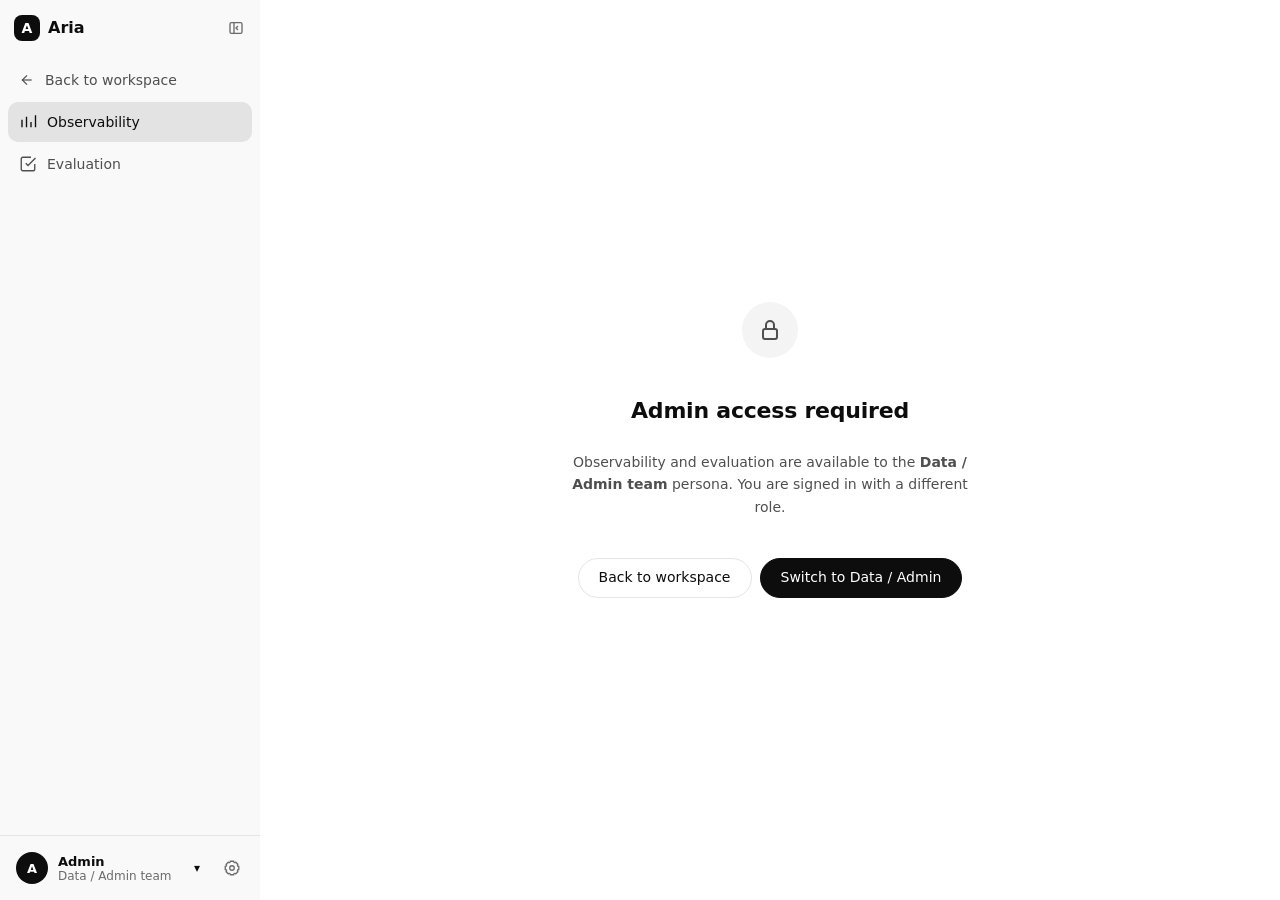
==== commit 269552fc: "Complete admin account menu" ====
--- a/admin.html
+++ b/admin.html
@@ -54,15 +54,43 @@
           <span>Settings</span>
         </button>
         <div class="user-menu-wrapper admin-user-menu" id="adminUserBadge">
-          <button type="button" class="admin-persona-button" id="adminUserMenuBtn" aria-label="User profile and roles" aria-expanded="false">
-            <span class="admin-persona-avatar" aria-hidden="true">A</span>
+          <button type="button" class="admin-persona-button" id="adminUserMenuBtn" aria-label="User profile and roles" aria-haspopup="menu" aria-expanded="false">
+            <span class="admin-persona-avatar" id="adminPersonaAvatar" aria-hidden="true">A</span>
             <span class="admin-persona-copy" id="adminUserLabel"><strong>Admin</strong><small>Data / Admin team</small></span>
             <span class="user-menu-chevron" aria-hidden="true">&#9662;</span>
           </button>
-          <div class="user-menu-dropdown" id="adminUserMenuDropdown" role="menu">
-            <div class="user-menu-context"><strong>Demo persona</strong><span>Access and masking are simulated.</span></div>
-            <a href="index.html" class="user-menu-item" role="menuitem">Return to business workspace</a>
-            <button type="button" class="user-menu-item" id="adminSwitchPersonaBtn" role="menuitem"><span>Switch demo persona</span></button>
+          <div class="user-menu-dropdown account-menu admin-account-menu" id="adminUserMenuDropdown" role="menu" aria-label="Account">
+            <div class="user-menu-context account-menu-header">
+              <span class="account-menu-avatar" id="adminMenuAvatar" aria-hidden="true">A</span>
+              <span class="account-menu-identity">
+                <span class="sr-only">Current demo persona:</span>
+                <strong id="adminMenuPersonaName">Admin</strong>
+                <span id="adminMenuPersonaRole">Data / Admin team</span>
+              </span>
+              <span class="account-menu-badge">Demo</span>
+            </div>
+            <a href="index.html" class="user-menu-item" role="menuitem">
+              <svg viewBox="0 0 24 24" aria-hidden="true"><path d="M19 12H5M12 19l-7-7 7-7"></path></svg>
+              <span>Return to workspace</span>
+            </a>
+            <button type="button" class="user-menu-item" id="adminSwitchPersonaBtn" role="menuitem">
+              <svg viewBox="0 0 24 24" aria-hidden="true"><path d="M16 3h5v5M21 3l-7 7M8 21H3v-5M3 21l7-7"></path></svg>
+              <span>Switch persona</span>
+            </button>
+            <button type="button" class="user-menu-item" id="adminMenuSettingsBtn" role="menuitem">
+              <svg viewBox="0 0 24 24" aria-hidden="true"><circle cx="12" cy="12" r="3"></circle><path d="M12 1v3M12 20v3M4.22 4.22l2.12 2.12M17.66 17.66l2.12 2.12M1 12h3M20 12h3M4.22 19.78l2.12-2.12M17.66 6.34l2.12-2.12"></path></svg>
+              <span>Settings</span>
+            </button>
+            <button type="button" class="user-menu-item" id="adminMenuHelpBtn" role="menuitem">
+              <svg viewBox="0 0 24 24" aria-hidden="true"><circle cx="12" cy="12" r="10"></circle><path d="M9.1 9a3 3 0 1 1 5.8 1c0 2-3 3-3 3M12 17h.01"></path></svg>
+              <span>Help &amp; shortcuts</span>
+            </button>
+            <div class="user-menu-separator" role="separator"></div>
+            <button type="button" class="user-menu-item danger" id="adminResetDemoBtn" role="menuitem">
+              <svg viewBox="0 0 24 24" aria-hidden="true"><path d="M1 4v6h6M23 20v-6h-6M20.5 9A9 9 0 0 0 5.6 5.6L1 10M23 14l-4.6 4.4A9 9 0 0 1 3.5 15"></path></svg>
+              <span>Reset demo data</span>
+            </button>
+            <p class="account-menu-note">Synthetic data · access and masking are simulated</p>
           </div>
         </div>
       </div>
@@ -348,15 +376,33 @@
         <div class="modal-title" id="adminSettingsTitle">Settings</div>
         <button type="button" class="header-icon-btn modal-close" id="closeAdminSettingsBtn" aria-label="Close settings"><svg width="18" height="18" fill="none" stroke="currentColor" stroke-width="2" viewBox="0 0 24 24" aria-hidden="true"><path d="M18 6 6 18M6 6l12 12"></path></svg></button>
       </div>
-      <div class="modal-body">
-        <section class="settings-row admin-settings-group" aria-labelledby="appearanceSettingLabel">
+      <div class="admin-settings-layout">
+        <nav class="admin-settings-nav" aria-label="Settings sections">
+          <button type="button" class="admin-settings-tab active" id="adminGeneralTab" data-admin-settings-view="general">General</button>
+          <button type="button" class="admin-settings-tab" id="adminHelpTab" data-admin-settings-view="help">Help &amp; shortcuts</button>
+        </nav>
+        <div class="modal-body admin-settings-content">
+        <section id="adminGeneralPanel" class="admin-settings-panel" aria-labelledby="appearanceSettingLabel">
+          <h2>General</h2>
+          <div class="settings-row admin-settings-group">
           <div class="settings-row-copy"><strong id="appearanceSettingLabel">Theme</strong><span>Light, dark, or follow your system.</span></div>
           <div class="admin-setting-options segmented-control" data-setting-group="theme">
             <button type="button" class="admin-setting-option" data-theme-choice="light">Light</button>
             <button type="button" class="admin-setting-option" data-theme-choice="dark">Dark</button>
             <button type="button" class="admin-setting-option" data-theme-choice="system">System</button>
           </div>
+          </div>
         </section>
+        <section id="adminHelpPanel" class="admin-settings-panel" hidden>
+          <h2>Help &amp; shortcuts</h2>
+          <p class="admin-help-intro">Use these shortcuts while working in the admin console.</p>
+          <div class="settings-shortcuts-list">
+            <div class="settings-shortcut-item"><kbd>Esc</kbd><span>Close an open menu or dialog</span></div>
+            <div class="settings-shortcut-item"><kbd>Tab</kbd><span>Move between controls</span></div>
+            <div class="settings-shortcut-item"><kbd>Enter</kbd><span>Activate the focused control</span></div>
+          </div>
+        </section>
+        </div>
       </div>
     </div>
   </div>
@@ -375,6 +421,11 @@
       
       if (currentUser) {
          document.getElementById('adminUserLabel').innerHTML = `<strong>${esc(currentUser.name)}</strong><small>${esc(currentUser.roleTitle || 'Data / Admin team')}</small>`;
+         const initial = (currentUser.name || 'A').trim().charAt(0).toUpperCase();
+         document.getElementById('adminPersonaAvatar').textContent = initial;
+         document.getElementById('adminMenuAvatar').textContent = initial;
+         document.getElementById('adminMenuPersonaName').textContent = currentUser.name;
+         document.getElementById('adminMenuPersonaRole').textContent = currentUser.roleTitle || 'Data / Admin team';
       }
 
       if (!isAdmin) {
@@ -405,6 +456,19 @@
       const adminSettingsBackdrop = document.getElementById('adminSettingsBackdrop');
       const closeAdminSettingsBtn = document.getElementById('closeAdminSettingsBtn');
       const adminSettingsDialog = adminSettingsBackdrop.querySelector('[role="dialog"]');
+      const adminGeneralPanel = document.getElementById('adminGeneralPanel');
+      const adminHelpPanel = document.getElementById('adminHelpPanel');
+      let adminSettingsTrigger = adminSettingsBtn;
+      const setAdminSettingsView = (view) => {
+        const showHelp = view === 'help';
+        adminGeneralPanel.hidden = showHelp;
+        adminHelpPanel.hidden = !showHelp;
+        document.querySelectorAll('[data-admin-settings-view]').forEach(button => {
+          const selected = button.dataset.adminSettingsView === view;
+          button.classList.toggle('active', selected);
+          button.setAttribute('aria-selected', String(selected));
+        });
+      };
       const syncSettingsControls = () => {
         const theme = localStorage.getItem('aria_theme') || 'light';
         document.querySelectorAll('[data-theme-choice]').forEach(button => {
@@ -413,8 +477,10 @@
           button.setAttribute('aria-pressed', String(selected));
         });
       };
-      const openAdminSettings = () => {
+      const openAdminSettings = (view = 'general', trigger = adminSettingsBtn) => {
+        adminSettingsTrigger = trigger;
         syncSettingsControls();
+        setAdminSettingsView(view);
         adminSettingsBackdrop.classList.add('open');
         adminSettingsBackdrop.setAttribute('aria-hidden', 'false');
         requestAnimationFrame(() => closeAdminSettingsBtn.focus());
@@ -422,9 +488,9 @@
       const closeAdminSettings = () => {
         adminSettingsBackdrop.classList.remove('open');
         adminSettingsBackdrop.setAttribute('aria-hidden', 'true');
-        requestAnimationFrame(() => adminSettingsBtn.focus());
+        requestAnimationFrame(() => adminSettingsTrigger?.focus());
       };
-      adminSettingsBtn.addEventListener('click', openAdminSettings);
+      adminSettingsBtn.addEventListener('click', () => openAdminSettings('general', adminSettingsBtn));
       closeAdminSettingsBtn.addEventListener('click', closeAdminSettings);
       adminSettingsBackdrop.addEventListener('click', event => {
         if (event.target === adminSettingsBackdrop) closeAdminSettings();
@@ -439,6 +505,9 @@
           document.documentElement.setAttribute('data-theme', resolved);
           syncSettingsControls();
         });
+      });
+      document.querySelectorAll('[data-admin-settings-view]').forEach(button => {
+        button.addEventListener('click', () => setAdminSettingsView(button.dataset.adminSettingsView));
       });
       const adminSidebar = document.getElementById('adminSidebar');
       const adminSidebarToggle = document.getElementById('adminSidebarToggle');
@@ -477,6 +546,10 @@
 
       const adminUserMenuBtn = document.getElementById('adminUserMenuBtn');
       const adminUserMenuDropdown = document.getElementById('adminUserMenuDropdown');
+      const closeAdminUserMenu = () => {
+        adminUserMenuDropdown.classList.remove('open');
+        adminUserMenuBtn.setAttribute('aria-expanded', 'false');
+      };
       adminUserMenuBtn.addEventListener('click', (event) => {
         event.stopPropagation();
         const isOpen = adminUserMenuDropdown.classList.toggle('open');
@@ -484,12 +557,34 @@
       });
       adminUserMenuDropdown.addEventListener('click', (event) => event.stopPropagation());
       document.addEventListener('click', () => {
-        adminUserMenuDropdown.classList.remove('open');
-        adminUserMenuBtn.setAttribute('aria-expanded', 'false');
+        closeAdminUserMenu();
       });
       document.getElementById('adminSwitchPersonaBtn').addEventListener('click', () => {
         localStorage.removeItem('aria_user_profile');
         window.location.href = 'index.html';
+      });
+      document.getElementById('adminMenuSettingsBtn').addEventListener('click', () => {
+        closeAdminUserMenu();
+        openAdminSettings('general', adminUserMenuBtn);
+      });
+      document.getElementById('adminMenuHelpBtn').addEventListener('click', () => {
+        closeAdminUserMenu();
+        openAdminSettings('help', adminUserMenuBtn);
+      });
+      document.getElementById('adminResetDemoBtn').addEventListener('click', () => {
+        closeAdminUserMenu();
+        if (confirm('Reset all demo data and start fresh?')) {
+          localStorage.clear();
+          window.location.href = 'index.html';
+        }
+      });
+      document.addEventListener('keydown', event => {
+        if (event.key !== 'Escape') return;
+        if (adminSettingsBackdrop.classList.contains('open')) closeAdminSettings();
+        else if (adminUserMenuDropdown.classList.contains('open')) {
+          closeAdminUserMenu();
+          adminUserMenuBtn.focus();
+        }
       });
 
       let currentStrategyKey = 'full_schema';
--- a/styles.css
+++ b/styles.css
@@ -9,81 +9,81 @@
    links, selection, focus and data series; status colours carry meaning only. */
 :root {
   /* Surfaces */
-  --bg-app: #fcfbfa;
+  --bg-app: #ffffff;
   --bg-surface: #ffffff;
-  --bg-sidebar: #f6f3f1;
-  --bg-subtle: #f5f3f0;
-  --bg-hover: #eae7e1;
-  --bg-active: #dfdcd5;
-  --bg-code: #1c1919;
-  --text-code: #fcfbfa;
-
-  --border-color: #dcd8d3;
-  --border-strong: #bcb7b0;
+  --bg-sidebar: #f9f9f9;
+  --bg-subtle: #f4f4f4;
+  --bg-hover: #ececec;
+  --bg-active: #e3e3e3;
+  --bg-code: #171717;
+  --text-code: #f4f4f4;
+
+  --border-color: #e5e5e5;
+  --border-strong: #d0d0d0;
 
   /* Text */
-  --text-primary: #1a1516;
-  --text-secondary: #4a4443;
-  --text-muted: #736b69;
+  --text-primary: #0d0d0d;
+  --text-secondary: #4f4f4f;
+  --text-muted: #6b6b6b;
   --text-inverse: #ffffff;
 
   /* Accent: links, selection, focus and data. Never a primary button fill. */
-  --accent-primary: #802323;
-  --accent-hover: #631919;
-  --accent-subtle: #f7eaea;
-  --accent-border: #dcb3b3;
-  --accent-text: #802323;
-  --focus-ring: #802323;
+  --accent-primary: #2563eb;
+  --accent-hover: #1d4ed8;
+  --accent-subtle: #eef4ff;
+  --accent-border: #c7d7fe;
+  --accent-text: #1d4ed8;
+  --focus-ring: #2563eb;
   --control-bg: #ffffff;
-  --control-disabled-bg: #eae7e1;
-  --control-disabled-text: #625b59;
+  --control-disabled-bg: #f4f4f4;
+  --control-disabled-text: #6b6b6b;
 
   /* Interactive colour pairs: foreground and background always move together. */
-  --button-primary-bg: #802323;
+  --button-primary-bg: #0d0d0d;
   --button-primary-fg: #ffffff;
-  --button-primary-hover-bg: #631919;
+  --button-primary-hover-bg: #2f2f2f;
   --button-primary-hover-fg: #ffffff;
-  --button-primary-active-bg: #4f1212;
+  --button-primary-active-bg: #000000;
   --button-primary-active-fg: #ffffff;
   --button-secondary-bg: #ffffff;
-  --button-secondary-fg: #1a1516;
-  --button-secondary-hover-bg: #eae7e1;
-  --button-secondary-hover-fg: #1a1516;
-  --button-secondary-active-bg: #dfdcd5;
-  --button-secondary-active-fg: #1a1516;
-  --button-disabled-bg: #eae7e1;
-  --button-disabled-fg: #625b59;
-  --button-danger-bg: #a63131;
+  --button-secondary-fg: #0d0d0d;
+  --button-secondary-hover-bg: #f4f4f4;
+  --button-secondary-hover-fg: #0d0d0d;
+  --button-secondary-active-bg: #ececec;
+  --button-secondary-active-fg: #0d0d0d;
+  --button-disabled-bg: #ececec;
+  --button-disabled-fg: #6b6b6b;
+  --button-danger-bg: #c4281c;
   --button-danger-fg: #ffffff;
-  --button-danger-hover-bg: #8f2525;
-  --user-turn-bg: #802323;
-  --user-turn-fg: #ffffff;
+  --button-danger-hover-bg: #a3200f;
+  --user-turn-bg: #f4f4f4;
+  --user-turn-fg: #0d0d0d;
   --user-turn-border: transparent;
-  --assistant-turn-bg: #f5f3f0;
-  --assistant-turn-border: #cfc9c2;
+  --assistant-turn-bg: transparent;
+  --assistant-turn-border: transparent;
 
   /* Status: reserved for meaning, never decoration. */
-  --success-color: #2b593f;
-  --success-bg: #eaf3ed;
-  --success-border: #b8d4c4;
-
-  --warning-color: #8c5b19;
-  --warning-bg: #fdf6ec;
-  --warning-border: #e6c89e;
-
-  --danger-color: #a63131;
-  --danger-bg: #fbeded;
-  --danger-border: #e8baba;
-
-  --info-color: #802323;
+  --success-color: #0f7b3f;
+  --success-bg: #edfaf2;
+  --success-border: #b6e3c7;
+
+  --warning-color: #9a5b00;
+  --warning-bg: #fff7e8;
+  --warning-border: #f2d39b;
+
+  --danger-color: #c4281c;
+  --danger-bg: #fdf1f0;
+  --danger-border: #f5c3be;
+
+  --info-color: #1d4ed8;
 
   --user-bubble-bg: transparent;
-  --user-bubble-text: #1a1516;
+  --user-bubble-text: #0d0d0d;
   --agent-bubble-bg: transparent;
 
-  --table-header-bg: #fcfbfa;
-  --table-row-hover: #f5f4f1;
-  --table-border: #dcd8d3;
+  --table-header-bg: #f9f9f9;
+  --table-row-hover: #f9f9f9;
+  --table-border: #e5e5e5;
 
   /* Data visualisation */
   --chart-1: #2563eb;
@@ -136,77 +136,77 @@
 
 /* Dark Mode Overrides */
 [data-theme="dark"] {
-  --bg-app: #151313;
-  --bg-surface: #151313;
-  --bg-sidebar: #1c1919;
-  --bg-subtle: #201d1d;
-  --bg-hover: #2a2626;
-  --bg-active: #383333;
-  --bg-code: #000000;
-  --text-code: #fcfbfa;
-
-  --border-color: #383333;
-  --border-strong: #4f4848;
-
-  --text-primary: #f5f4f1;
-  --text-secondary: #bcb7b0;
-  --text-muted: #aaa29f;
-  --text-inverse: #ffffff;
-
-  --accent-primary: #a83c3c;
-  --accent-hover: #c44e4e;
-  --accent-subtle: #2d1414;
-  --accent-border: #4d2323;
-  --accent-text: #eebfbf;
-  --focus-ring: #eebfbf;
-  --control-bg: #201d1d;
-  --control-disabled-bg: #2a2626;
-  --control-disabled-text: #bcb7b0;
-
-  --button-primary-bg: #8f3030;
-  --button-primary-fg: #ffffff;
-  --button-primary-hover-bg: #762525;
-  --button-primary-hover-fg: #ffffff;
-  --button-primary-active-bg: #641d1d;
-  --button-primary-active-fg: #ffffff;
-  --button-secondary-bg: #201d1d;
-  --button-secondary-fg: #f5f4f1;
-  --button-secondary-hover-bg: #383333;
+  --bg-app: #212121;
+  --bg-surface: #212121;
+  --bg-sidebar: #171717;
+  --bg-subtle: #2f2f2f;
+  --bg-hover: #2a2a2a;
+  --bg-active: #383838;
+  --bg-code: #0d0d0d;
+  --text-code: #ececec;
+
+  --border-color: #383838;
+  --border-strong: #4d4d4d;
+
+  --text-primary: #ececec;
+  --text-secondary: #c4c4c4;
+  --text-muted: #a3a3a3;
+  --text-inverse: #0d0d0d;
+
+  --accent-primary: #2f6fe4; /* fill-safe: white text passes 4.5:1; text uses --accent-text */
+  --accent-hover: #4a84f0;
+  --accent-subtle: #1c2840;
+  --accent-border: #2f4a80;
+  --accent-text: #8ab4ff;
+  --focus-ring: #8ab4ff;
+  --control-bg: #2a2a2a;
+  --control-disabled-bg: #2a2a2a;
+  --control-disabled-text: #a3a3a3;
+
+  --button-primary-bg: #ececec;
+  --button-primary-fg: #0d0d0d;
+  --button-primary-hover-bg: #ffffff;
+  --button-primary-hover-fg: #0d0d0d;
+  --button-primary-active-bg: #d4d4d4;
+  --button-primary-active-fg: #0d0d0d;
+  --button-secondary-bg: #212121;
+  --button-secondary-fg: #ececec;
+  --button-secondary-hover-bg: #2f2f2f;
   --button-secondary-hover-fg: #ffffff;
-  --button-secondary-active-bg: #4f4848;
+  --button-secondary-active-bg: #383838;
   --button-secondary-active-fg: #ffffff;
-  --button-disabled-bg: #2a2626;
-  --button-disabled-fg: #bcb7b0;
-  --button-danger-bg: #a63131;
+  --button-disabled-bg: #2f2f2f;
+  --button-disabled-fg: #8f8f8f;
+  --button-danger-bg: #d0352a;
   --button-danger-fg: #ffffff;
-  --button-danger-hover-bg: #c44e4e;
-  --user-turn-bg: #8f3030;
-  --user-turn-fg: #ffffff;
+  --button-danger-hover-bg: #e04a3f;
+  --user-turn-bg: #2f2f2f;
+  --user-turn-fg: #ececec;
   --user-turn-border: transparent;
-  --assistant-turn-bg: #201d1d;
-  --assistant-turn-border: #4f4848;
-
-  --success-color: #5bb07e;
-  --success-bg: #143020;
-  --success-border: #1e4a31;
-
-  --warning-color: #e3a956;
-  --warning-bg: #3d270c;
-  --warning-border: #5c3a12;
-
-  --danger-color: #e06060;
-  --danger-bg: #3d1414;
-  --danger-border: #632121;
-
-  --info-color: #eebfbf;
+  --assistant-turn-bg: transparent;
+  --assistant-turn-border: transparent;
+
+  --success-color: #5fd08f;
+  --success-bg: #12291c;
+  --success-border: #1f4d33;
+
+  --warning-color: #f2b45a;
+  --warning-bg: #2c2210;
+  --warning-border: #5b4016;
+
+  --danger-color: #ff8a80;
+  --danger-bg: #2e1614;
+  --danger-border: #5e2722;
+
+  --info-color: #8ab4ff;
 
   --user-bubble-bg: transparent;
-  --user-bubble-text: #f5f4f1;
+  --user-bubble-text: #ececec;
   --agent-bubble-bg: transparent;
 
-  --table-header-bg: #151313;
-  --table-row-hover: #1c1919;
-  --table-border: #383333;
+  --table-header-bg: #262626;
+  --table-row-hover: #262626;
+  --table-border: #383838;
 
   --chart-1: #6b9bff;
   --chart-2: #34c79b;
@@ -3307,8 +3307,7 @@
   .sidebar.collapsed .sidebar-rail-separator,
   .sidebar.collapsed .sidebar-conv-section,
   .sidebar.collapsed .sidebar-user-copy,
-  .sidebar.collapsed .user-menu-chevron,
-  .sidebar.collapsed .sidebar-resize-handle {
+  .sidebar.collapsed .user-menu-chevron {
     display: none !important;
   }
   .sidebar.collapsed .workspace-rail-item svg { width: 22px; height: 22px; }
@@ -6174,8 +6173,6 @@
   width: 3px;
   background: var(--accent-primary);
 }
-.sidebar-resize-handle { right: -5px; }
-.sidebar-resize-handle::after { right: 4px; }
 .evidence-resize-handle { left: 0; }
 .evidence-resize-handle::after { left: 0; }
 body.panel-resizing { cursor: col-resize !important; user-select: none; }
@@ -6400,7 +6397,36 @@
 .admin-persona-copy small { overflow: hidden; text-overflow: ellipsis; white-space: nowrap; }
 .admin-persona-copy strong { font-size: 13px; font-weight: 600; }
 .admin-persona-copy small { color: var(--text-muted); font-size: 12px; }
-.admin-user-menu .user-menu-dropdown { right: auto; bottom: calc(100% + 8px); left: 0; top: auto; width: 260px; }
+.admin-user-menu .user-menu-dropdown { right: auto; bottom: calc(100% + 8px); left: 0; top: auto; width: 300px; }
+.admin-account-menu { padding: 8px; border-radius: 18px; }
+.admin-account-menu .account-menu-header {
+  display: grid;
+  grid-template-columns: 44px minmax(0, 1fr) auto;
+  align-items: center;
+  gap: 10px;
+  padding: 8px 10px 12px;
+}
+.admin-account-menu .account-menu-avatar {
+  display: inline-flex;
+  width: 44px;
+  height: 44px;
+  align-items: center;
+  justify-content: center;
+  border-radius: 50%;
+  background: var(--button-primary-bg);
+  color: var(--button-primary-fg);
+  font-weight: 700;
+}
+.admin-account-menu .account-menu-identity { display: grid; min-width: 0; gap: 2px; }
+.admin-account-menu .account-menu-identity strong,
+.admin-account-menu .account-menu-identity span { overflow: hidden; text-overflow: ellipsis; white-space: nowrap; }
+.admin-account-menu .account-menu-identity strong { color: var(--text-primary); font-size: 14px; }
+.admin-account-menu .account-menu-identity span { color: var(--text-muted); font-size: 12px; }
+.admin-account-menu .account-menu-badge { padding: 3px 9px; border: 1px solid var(--border-color); border-radius: var(--radius-full); color: var(--text-secondary); font-size: 11px; }
+.admin-account-menu .user-menu-item { min-height: 42px; padding: 9px 10px; color: var(--text-primary); font-size: 14px; }
+.admin-account-menu .user-menu-item svg { width: 18px; height: 18px; flex: 0 0 18px; fill: none; stroke: currentColor; stroke-width: 1.8; }
+.admin-account-menu .user-menu-item.danger { color: var(--danger-color); }
+.admin-account-menu .account-menu-note { margin: 4px 4px 0; padding: 10px 6px 2px; border-top: 1px solid var(--border-color); color: var(--text-muted); font-size: 11px; line-height: 1.45; }
 
 .admin-sidebar.collapsed .admin-brand-name,
 .admin-sidebar.collapsed .admin-nav-item span,
@@ -6827,7 +6853,7 @@
 .app-modal > .modal-body { gap: 16px; padding: 12px 24px 8px; }
 .app-modal .modal-body > p,
 .app-modal .feedback-help,
-.app-modal .modal-lead,
+.app-modal .modal-lead { margin: 0; color: var(--text-secondary); font-size: 14px; line-height: 1.55; }
 .app-modal.modal-confirm .modal-body > p { color: var(--text-primary); }
 .modal-footer { display: flex; justify-content: flex-end; gap: 8px; padding: 16px 24px 24px; }
 .modal-footer-inline { padding: 24px 0 16px; }
@@ -7150,9 +7176,15 @@
 .palette-new-chat .palette-row-icon { background: var(--bg-subtle); }
 .palette-row-title { font-size: 14px; font-weight: 500; }
 .palette-row-text { display: grid; min-width: 0; flex: 1; gap: 1px; }
-.palette-row .history-search-result-title { overflow: hidden; font-size: 14px; font-weight: 500; text-overflow: ellipsis; white-space: nowrap; }
+.palette-row .history-search-result-title {
+  overflow-wrap: anywhere;
+  font-size: 14px;
+  font-weight: 500;
+  line-height: 1.35;
+  white-space: normal;
+}
 .palette-row .history-search-result-snippet { overflow: hidden; color: var(--text-muted); font-size: 13px; text-overflow: ellipsis; white-space: nowrap; }
-.palette-row .history-search-result-meta { flex: 0 0 auto; color: var(--text-muted); font-size: 12px; }
+.palette-row .history-search-result-meta { align-self: flex-start; flex: 0 0 auto; padding-top: 2px; color: var(--text-muted); font-size: 12px; }
 .palette-group-label { padding: 14px 12px 4px; color: var(--text-muted); font-size: 12px; font-weight: 500; }
 #historySearchModalBackdrop .history-search-empty { padding: 28px 12px; border: 0; background: none; color: var(--text-muted); font-size: 14px; text-align: center; }
 .palette-footer { display: flex; gap: 16px; padding: 10px 20px; border-top: 1px solid var(--border-color); color: var(--text-muted); font-size: 12px; }
@@ -7782,8 +7814,22 @@
 #inspectionModalBody .collapsible-header { border-radius: 12px; font-size: 13px; }
 
 /* Admin settings */
-#adminSettingsBackdrop .admin-settings-modal > .modal-body { padding-bottom: 20px; }
-#adminSettingsBackdrop .admin-settings-group { padding-top: 8px; border-bottom: 0; }
+#adminSettingsBackdrop .admin-settings-modal { width: min(820px, calc(100vw - 32px)); }
+#adminSettingsBackdrop .admin-settings-layout { display: grid; min-height: 360px; grid-template-columns: 210px minmax(0, 1fr); }
+#adminSettingsBackdrop .admin-settings-nav { display: grid; align-content: start; gap: 4px; padding: 16px 12px; border-right: 1px solid var(--border-color); background: var(--bg-sidebar); }
+#adminSettingsBackdrop .admin-settings-tab { min-height: 42px; padding: 9px 12px; border: 0; border-radius: var(--radius-md); background: transparent; color: var(--text-secondary); font: inherit; font-size: 14px; text-align: left; }
+#adminSettingsBackdrop .admin-settings-tab:hover { background: var(--bg-hover); color: var(--text-primary); }
+#adminSettingsBackdrop .admin-settings-tab.active { background: var(--bg-active); color: var(--text-primary); font-weight: 600; }
+#adminSettingsBackdrop .admin-settings-content { padding: 18px 28px 28px; }
+#adminSettingsBackdrop .admin-settings-panel[hidden] { display: none; }
+#adminSettingsBackdrop .admin-settings-panel h2 { margin: 0; padding: 4px 0 16px; border-bottom: 1px solid var(--border-color); font-size: 20px; }
+#adminSettingsBackdrop .admin-settings-group { padding-top: 18px; border-bottom: 0; }
+#adminSettingsBackdrop .admin-help-intro { margin: 18px 0 6px; color: var(--text-secondary); font-size: 14px; }
+@media (max-width: 640px) {
+  #adminSettingsBackdrop .admin-settings-layout { grid-template-columns: 1fr; }
+  #adminSettingsBackdrop .admin-settings-nav { grid-template-columns: auto auto; border-right: 0; border-bottom: 1px solid var(--border-color); }
+  #adminSettingsBackdrop .admin-settings-content { padding: 14px 18px 22px; }
+}
 
 /* --- Fit and finish ------------------------------------------------------ */
 /* The Data Guide is a page now; its old dimming backdrop never shows. */
